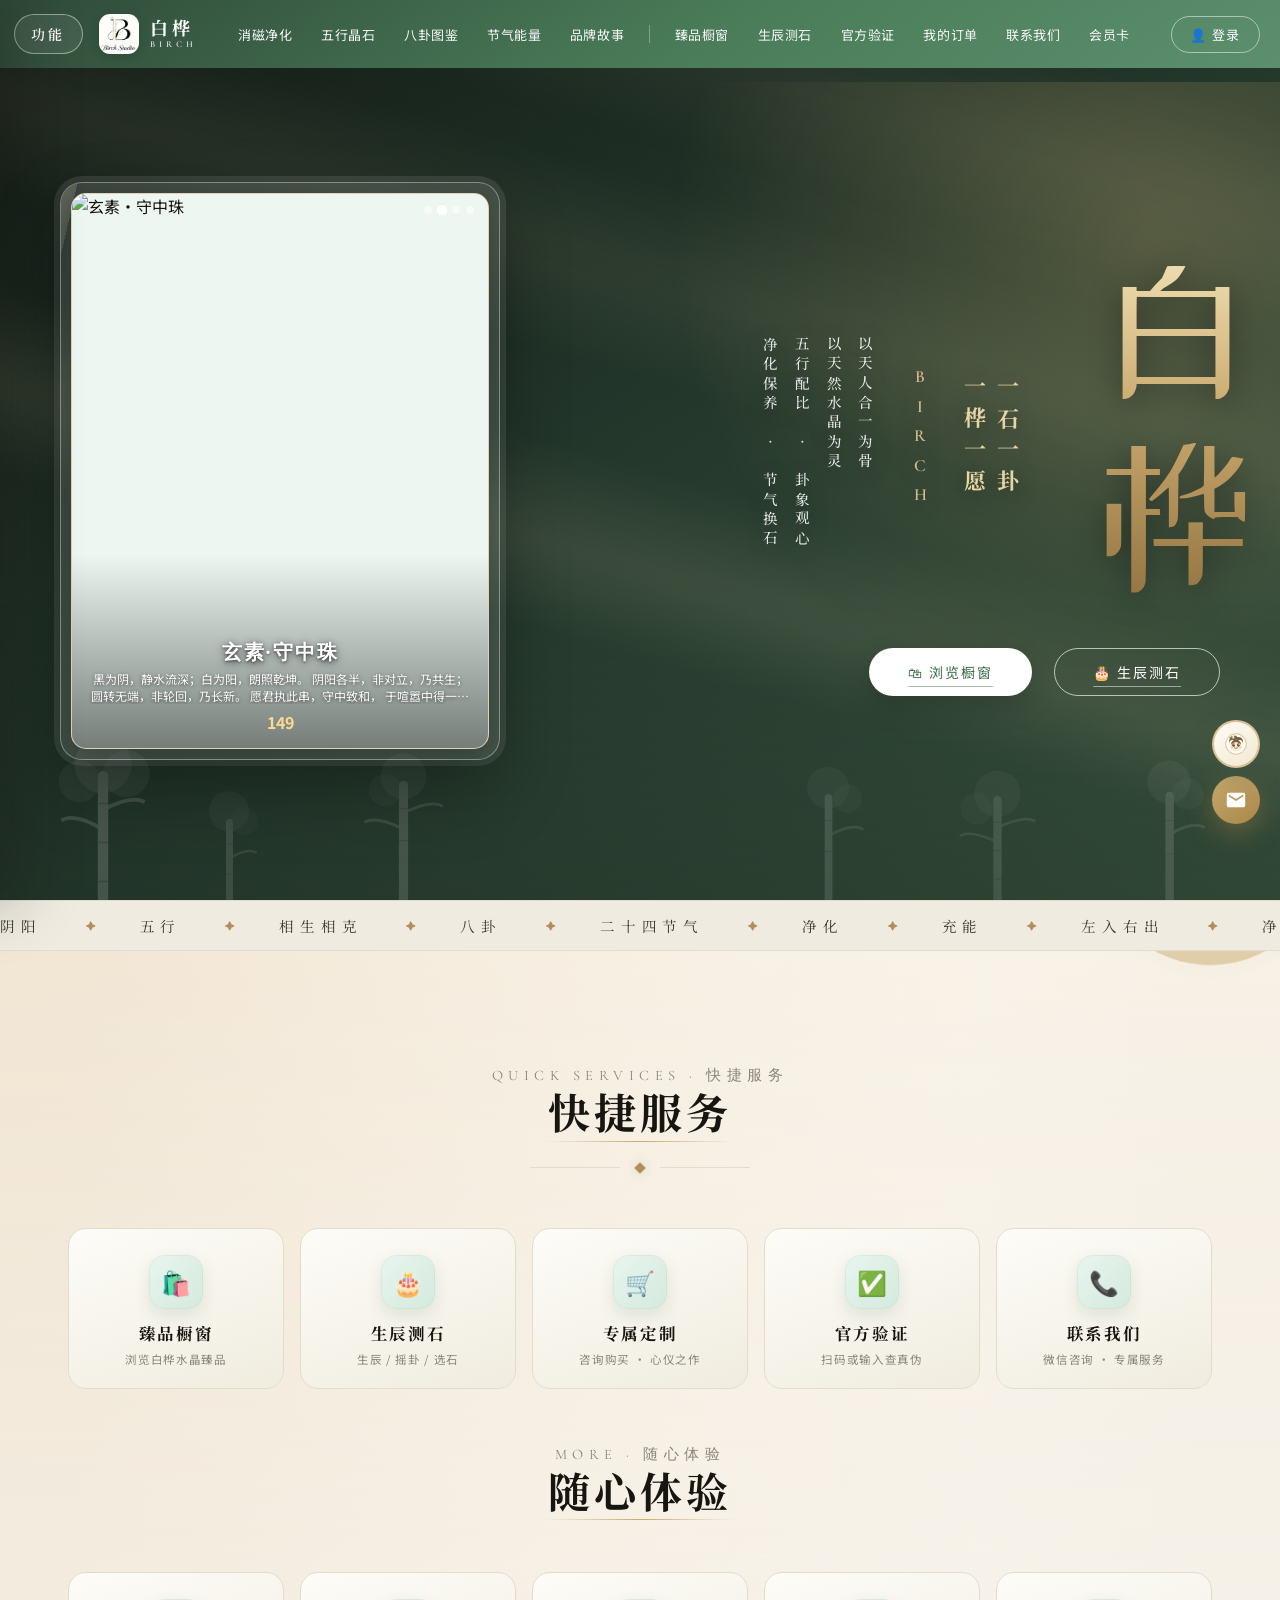
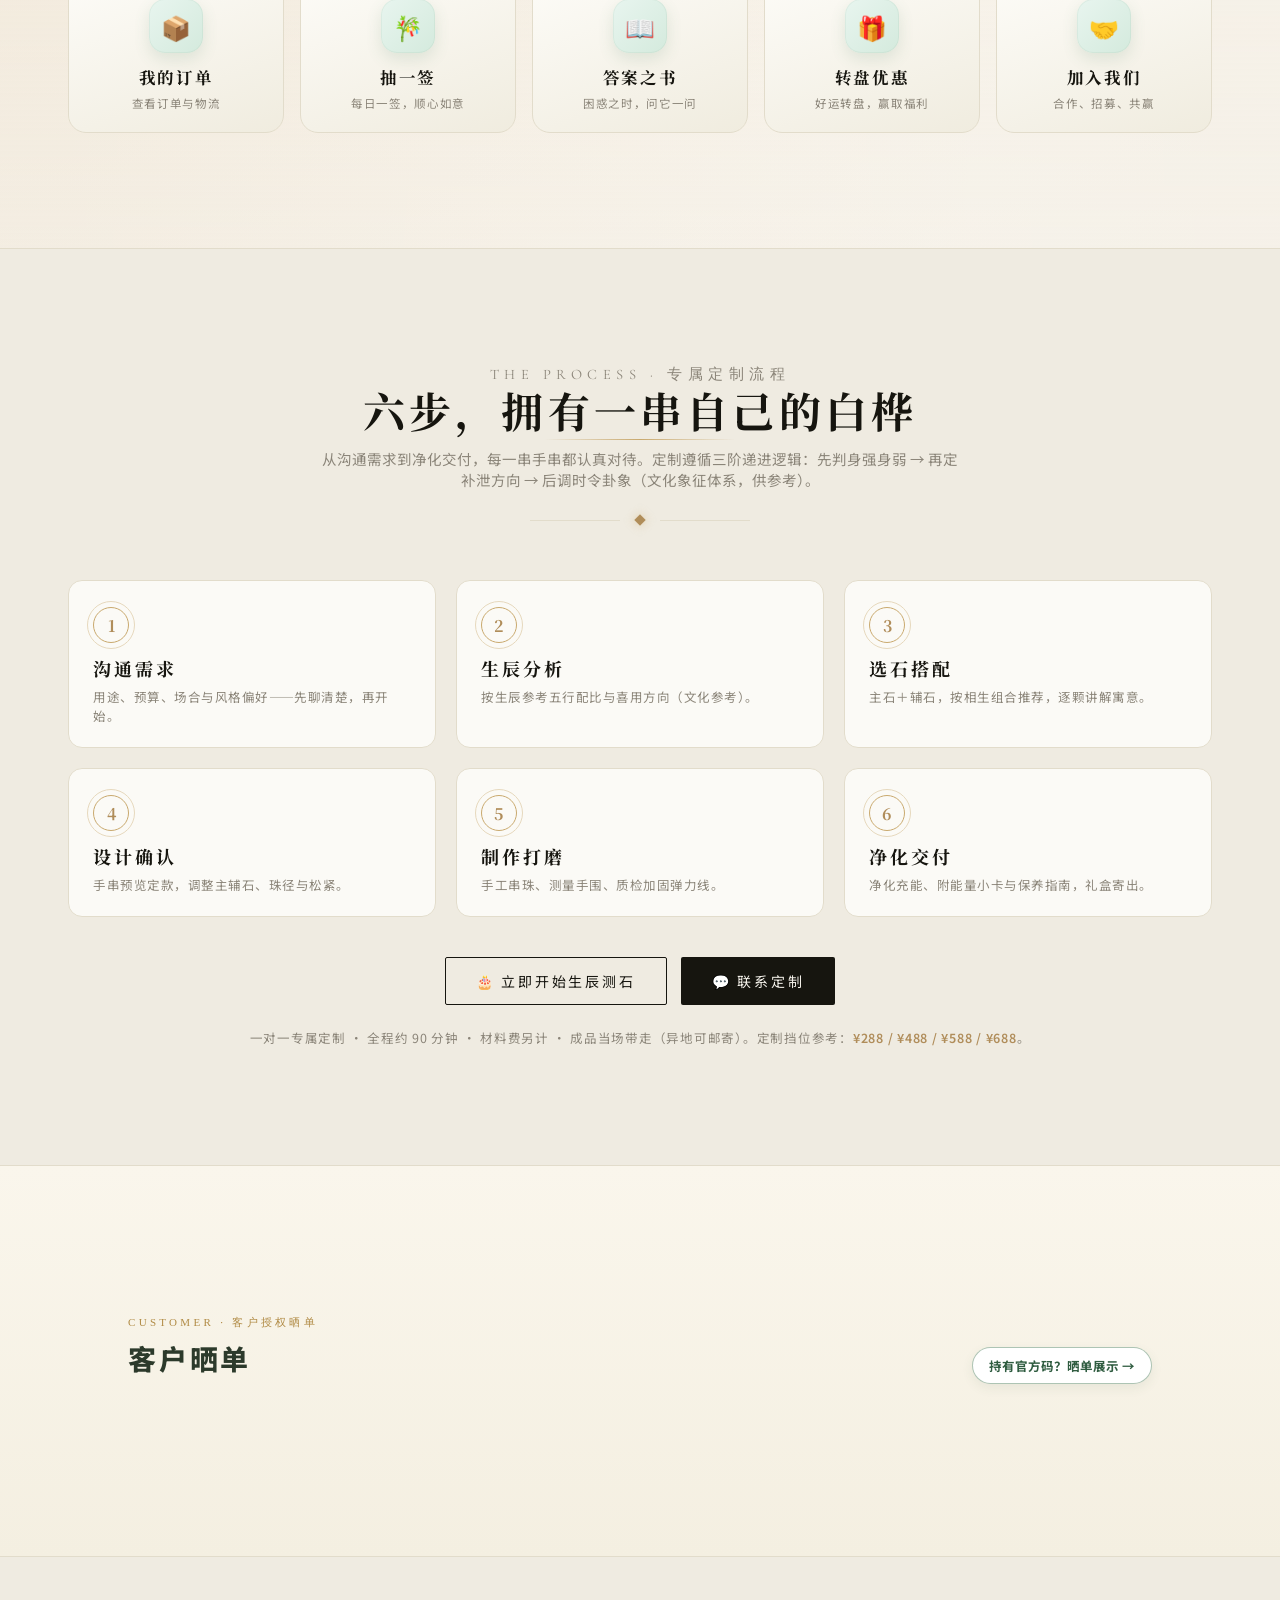
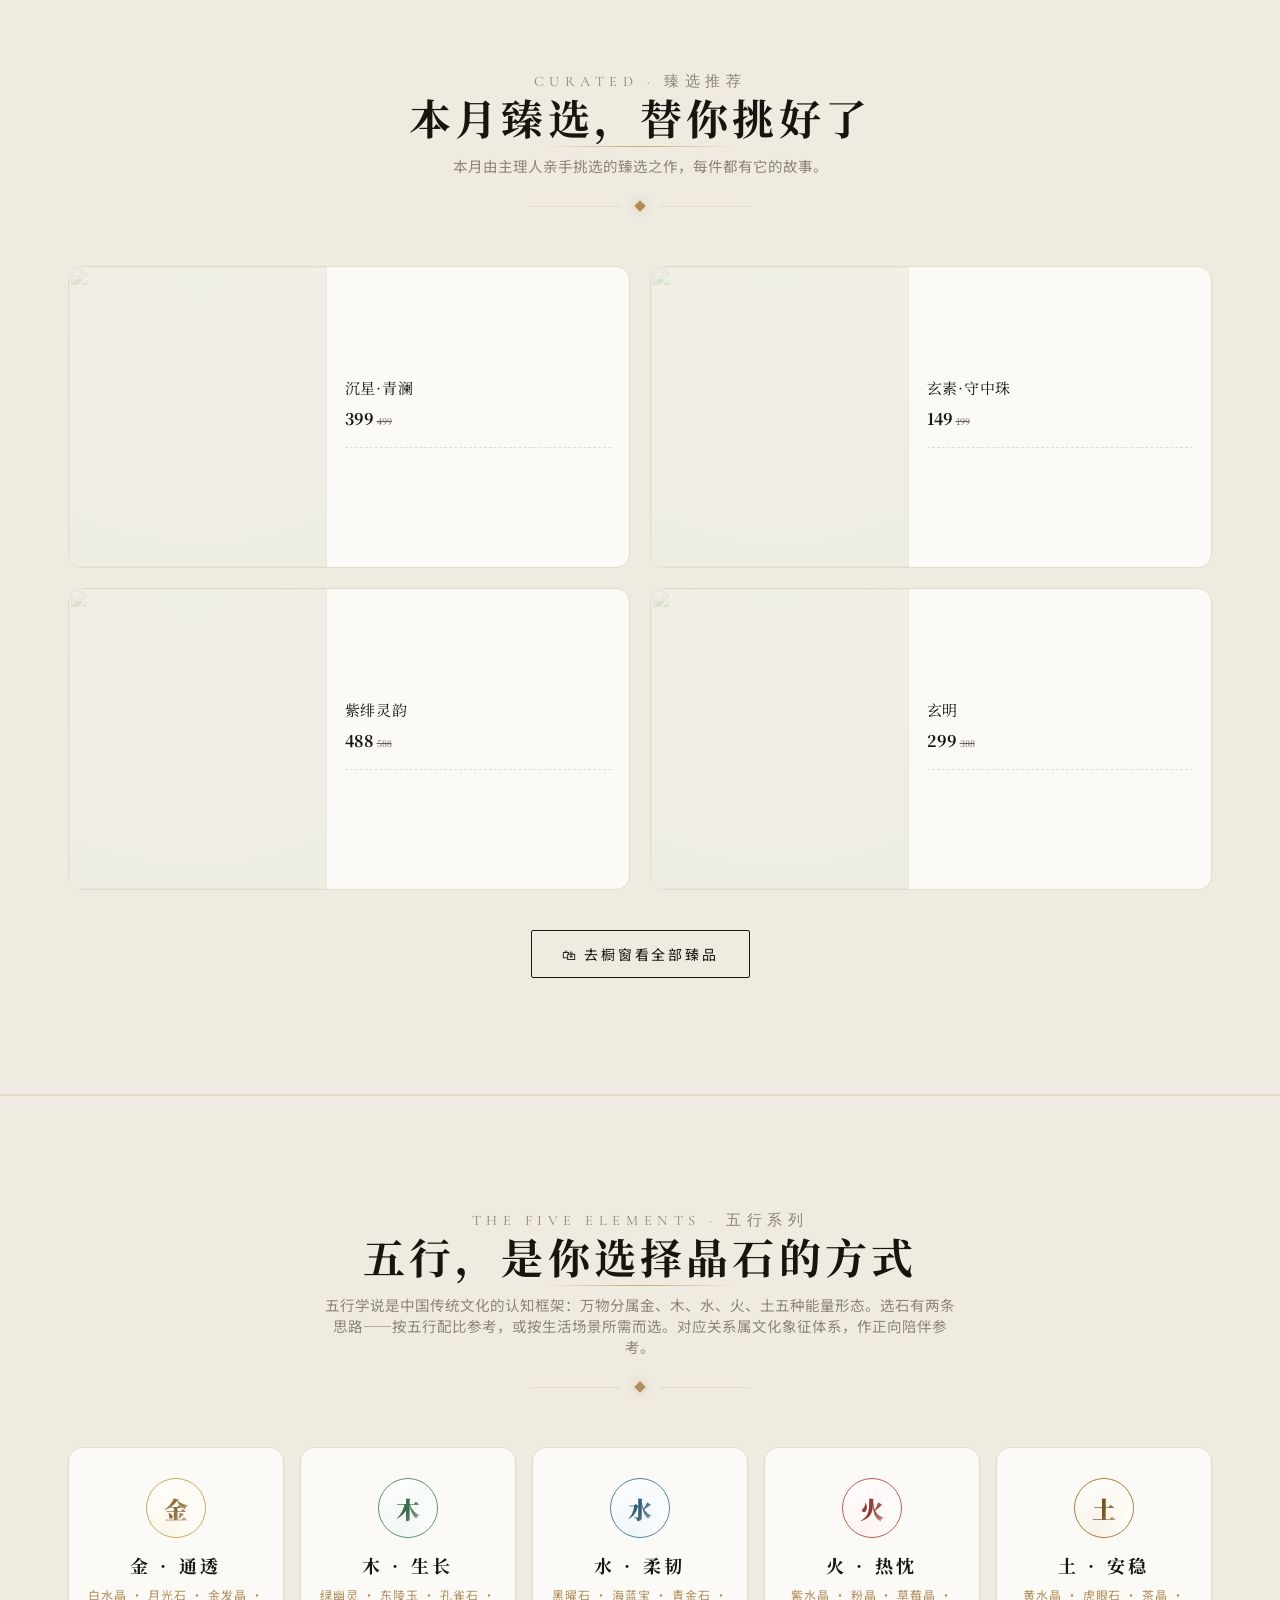
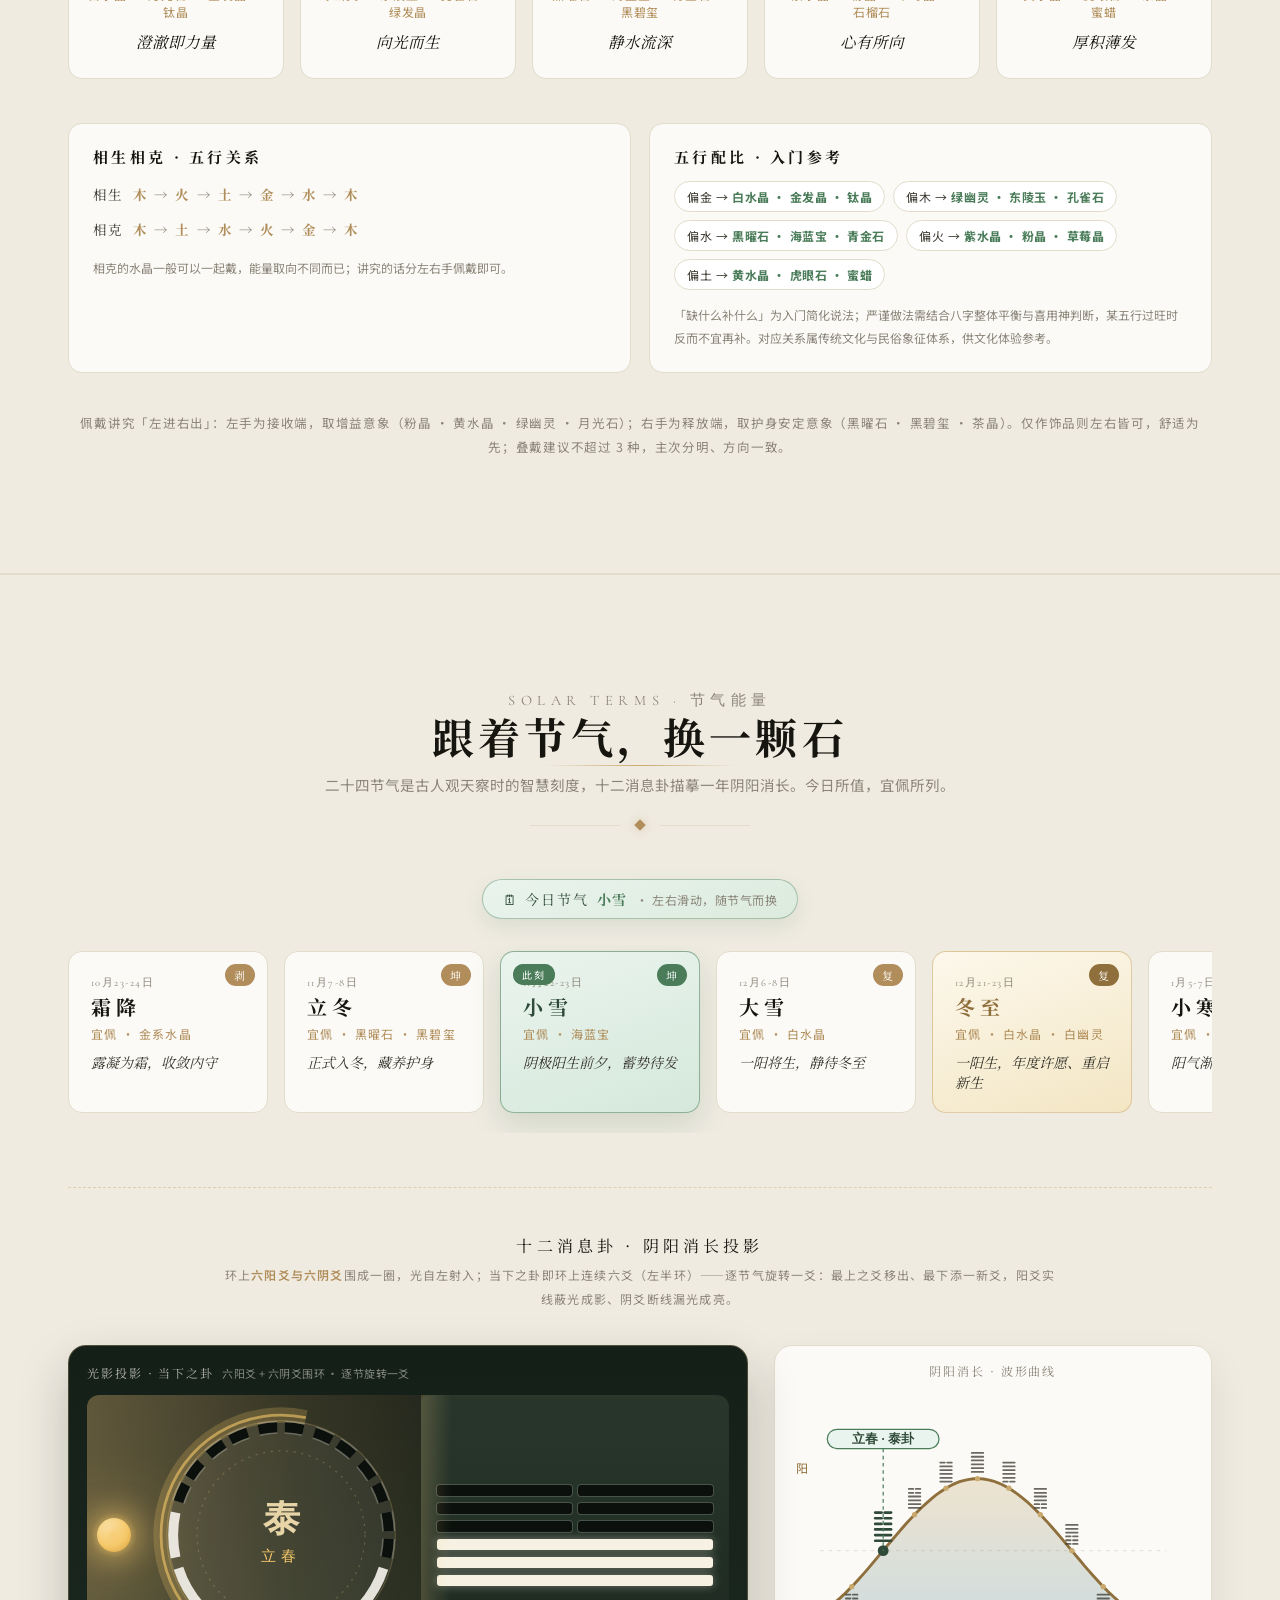
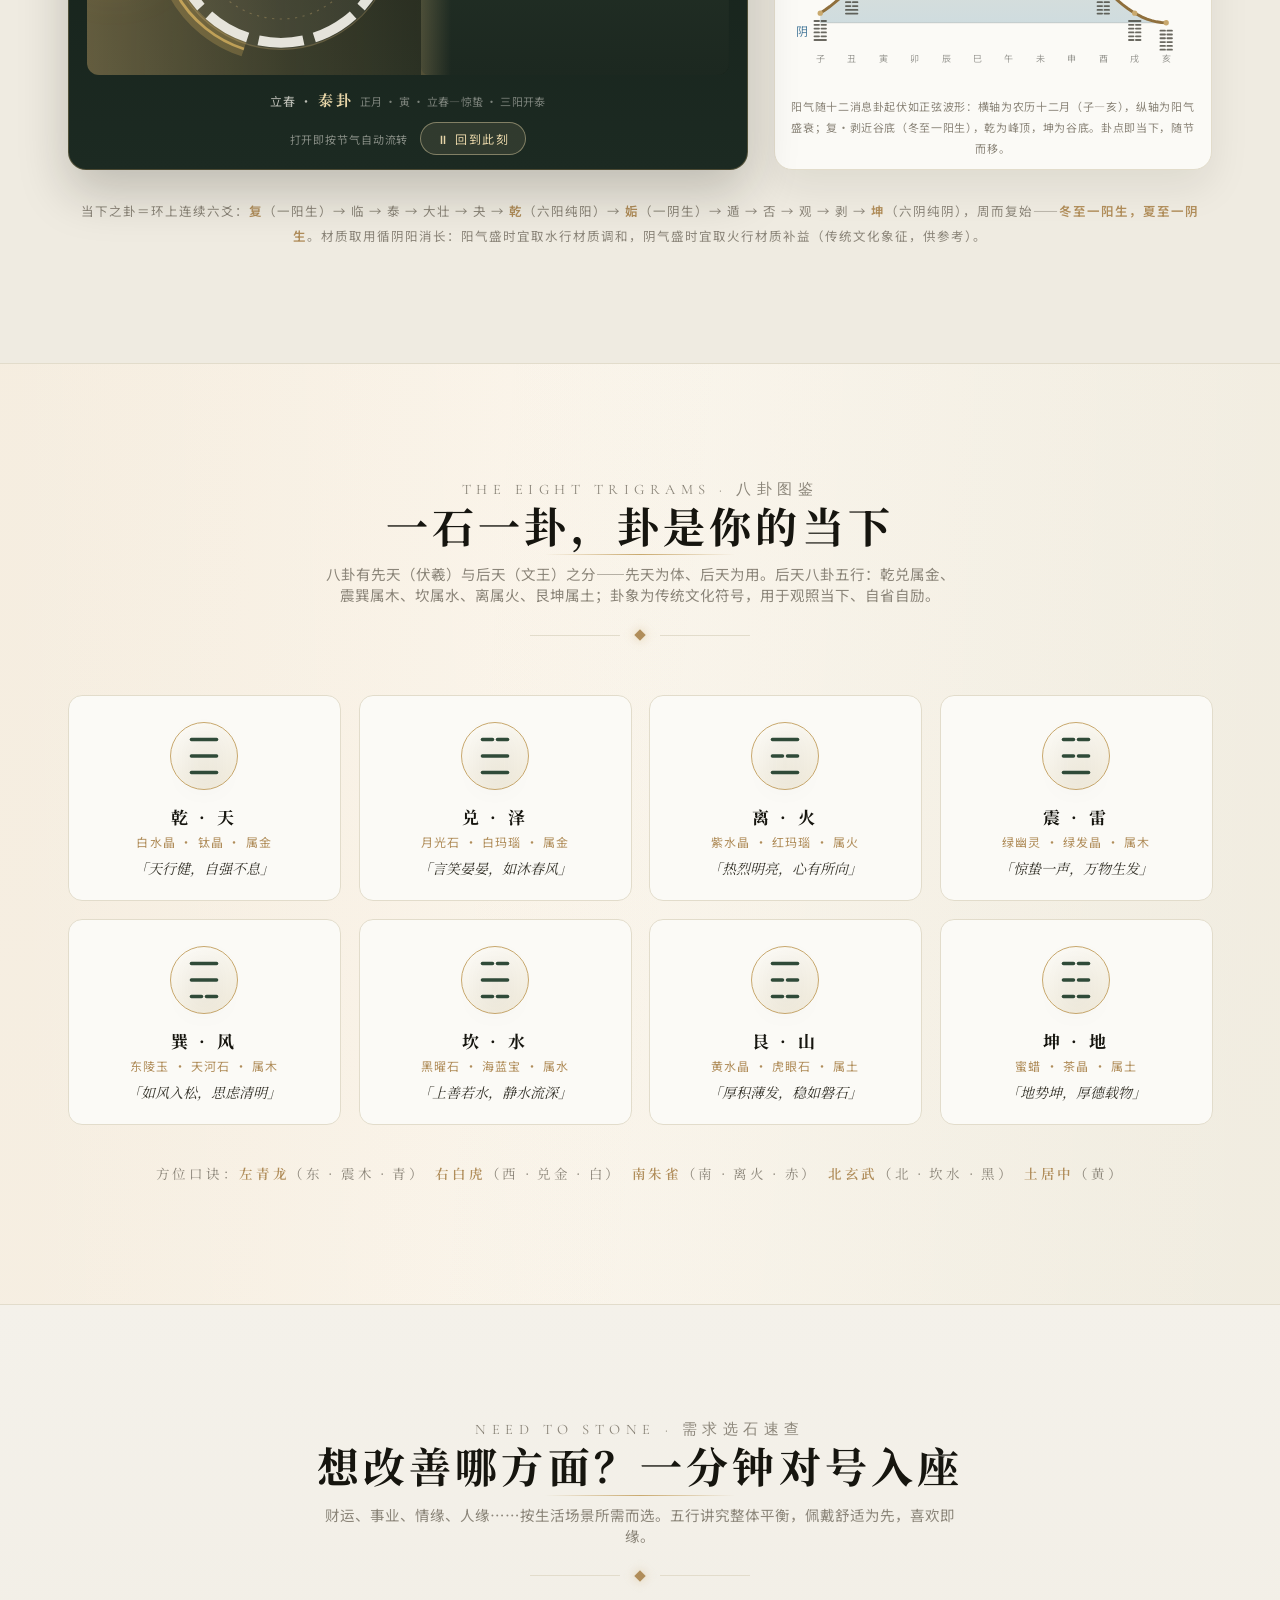
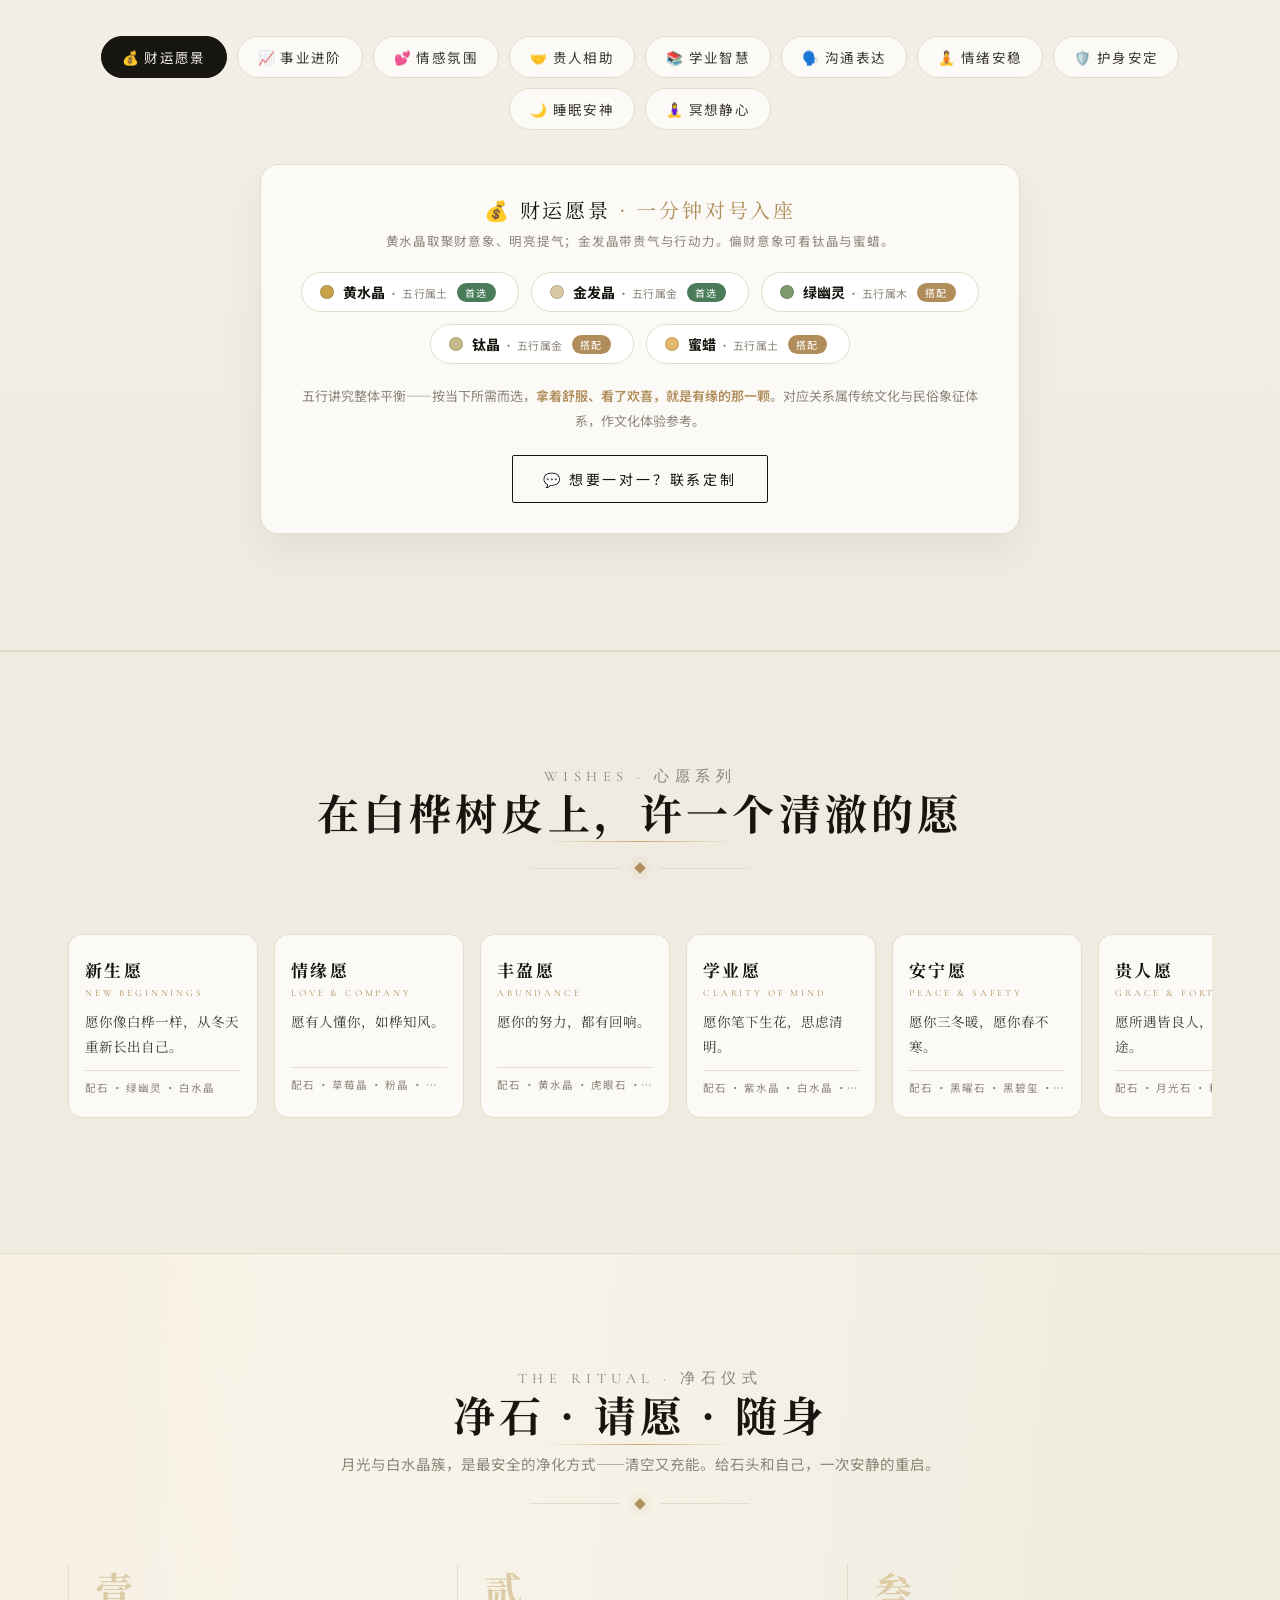
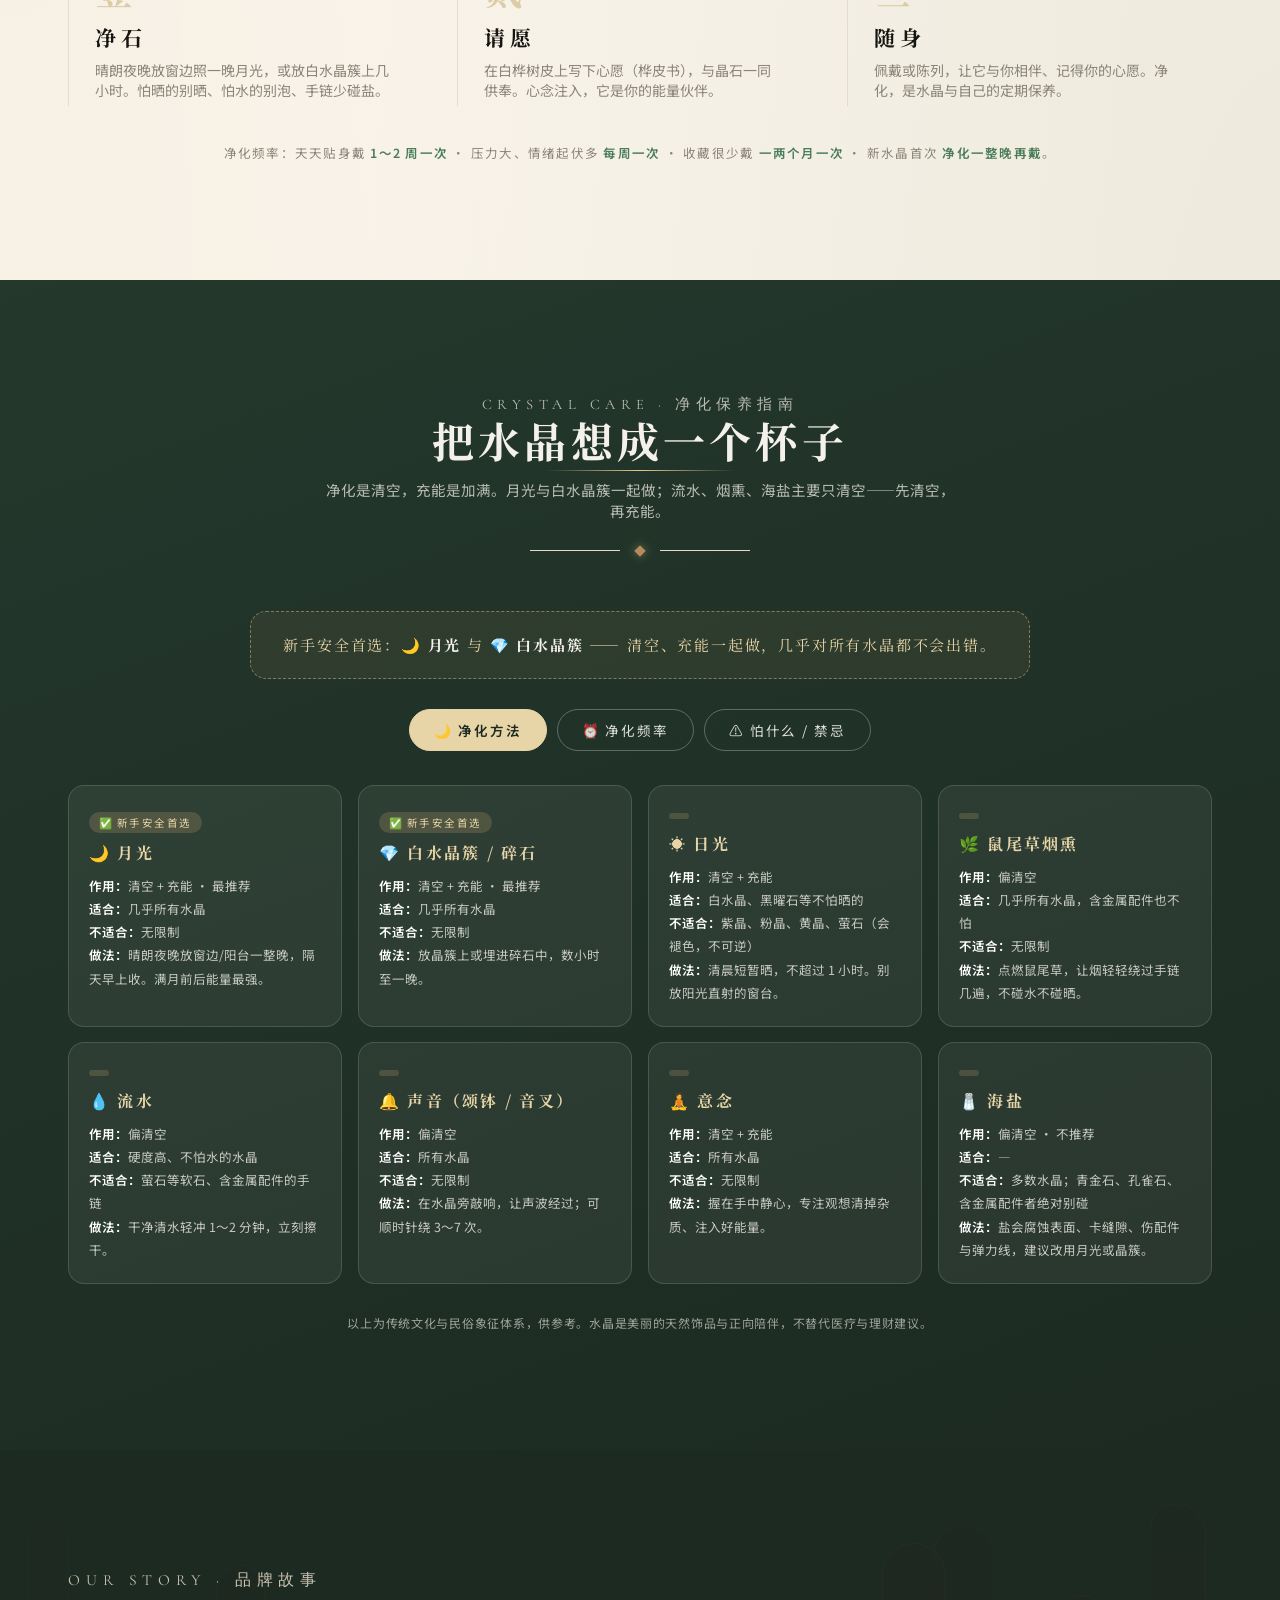
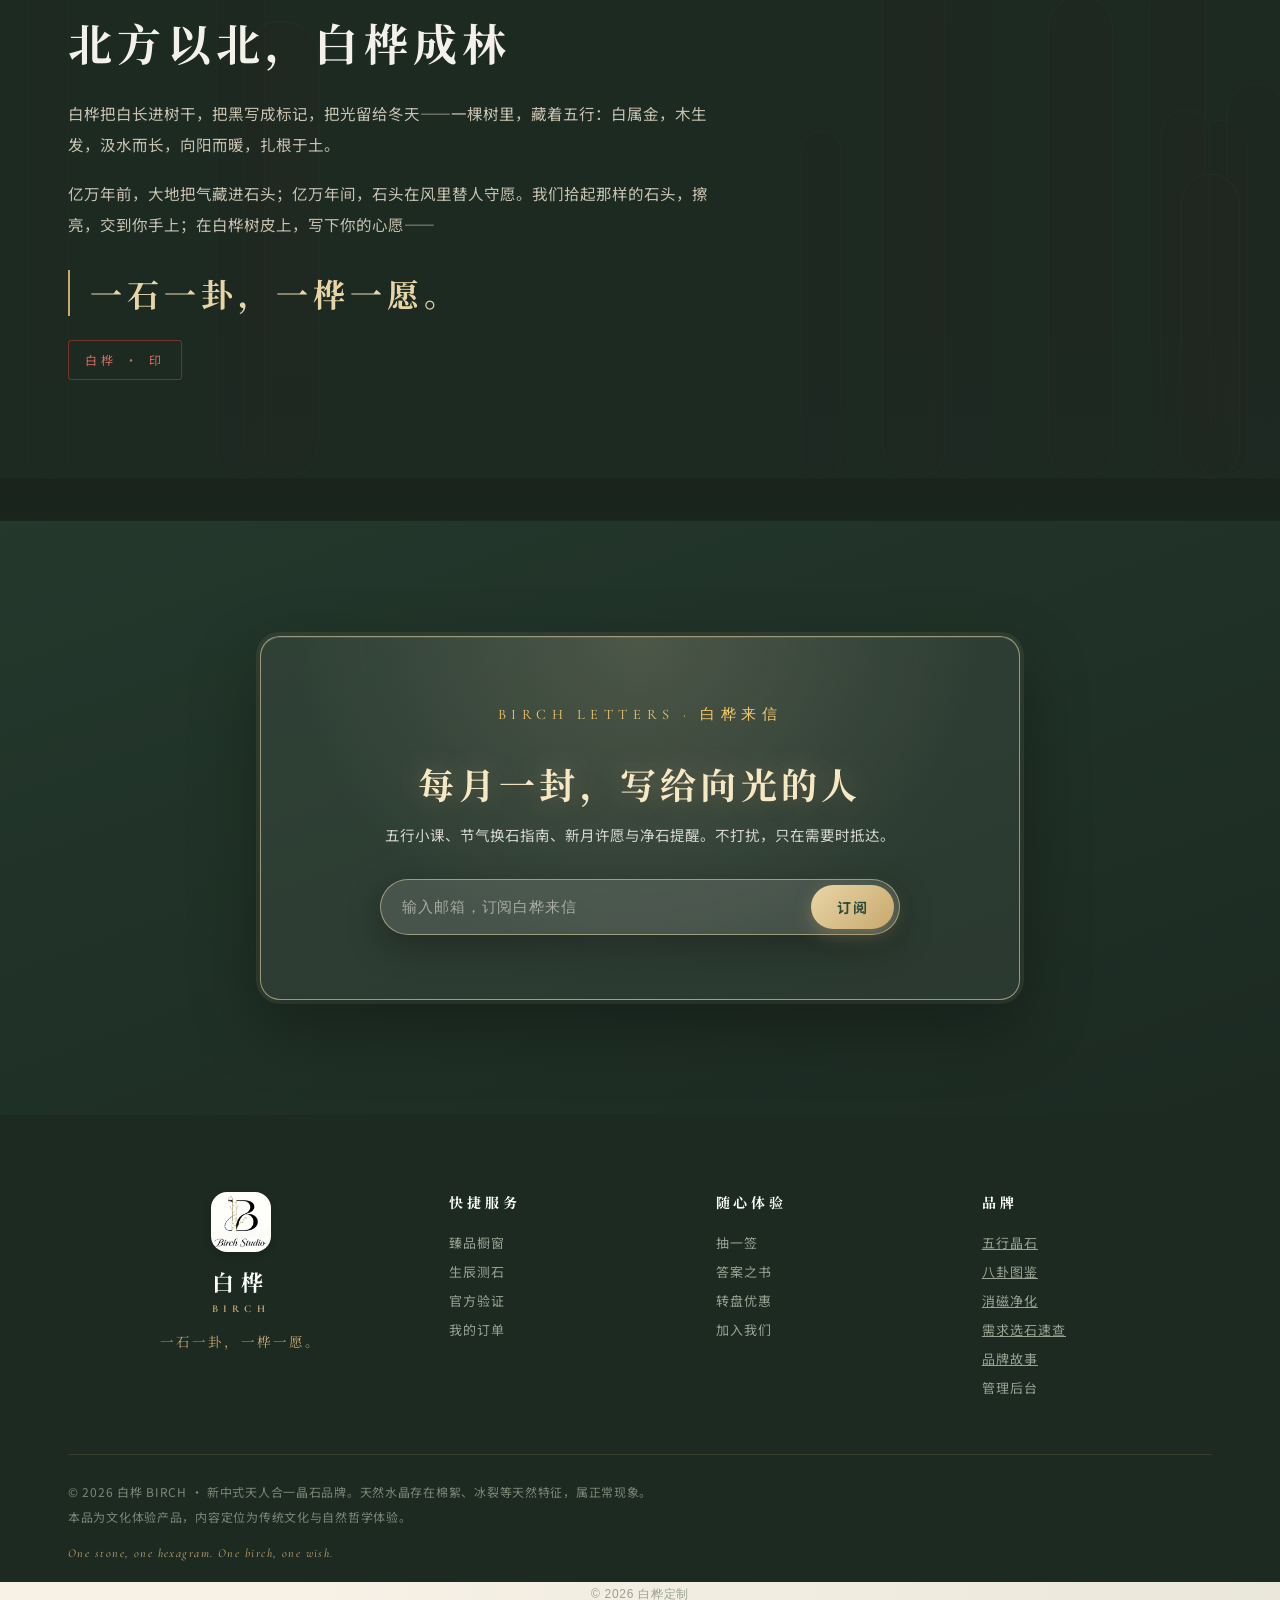
==== index.html @ 33c842bc "chore(wheel): 前台转盘只显示金额，不显示中奖概率" ====
<!DOCTYPE html>
<html lang="zh-CN">

<head>
  <meta charset="UTF-8">
  <meta name="viewport" content="width=device-width, initial-scale=1.0, maximum-scale=1.0, user-scalable=no">
  <meta name="version" content="v8.60-ai-fix">
  <title>白桦官方网站</title>
  <link rel="preconnect" href="https://unpkg.com" crossorigin>
  <link rel="preconnect" href="https://cdnjs.cloudflare.com" crossorigin>
  <link rel="preconnect" href="https://cdn.jsdelivr.net" crossorigin>
  <link rel="preconnect" href="https://fastly.jsdelivr.net" crossorigin>
  <link rel="preconnect" href="https://gcore.jsdelivr.net" crossorigin>
  <link rel="preconnect" href="https://cdn.staticfile.org" crossorigin>
  <link rel="preconnect" href="https://api.birchstudio.cn" crossorigin>
  
  
<!-- 桦库 · CDN 兜底定义（20260930）
     必须放在所有 async CDN 脚本【之前】：内联脚本在解析时同步执行，
     而原先把这段定义放在 defer 的 bundle.js 里，大陆网络下 CDN 常常在
     bundle.js 执行前就失败，此时 onerror 里的 __cdnFail 还不存在，
     兜底直接抛错失效 —— supabase-js 加载不到，登录注册就静默失灵。 -->
<script>
window.__CDN_CHAIN__={"html5-qrcode":["https://unpkg.com/html5-qrcode@2.3.8/html5-qrcode.min.js","https://cdn.jsdelivr.net/npm/html5-qrcode@2.3.8/html5-qrcode.min.js","https://fastly.jsdelivr.net/npm/html5-qrcode@2.3.8/html5-qrcode.min.js","https://gcore.jsdelivr.net/npm/html5-qrcode@2.3.8/html5-qrcode.min.js"],qrcode:["https://cdn.staticfile.org/qrcodejs/1.0.0/qrcode.min.js","https://unpkg.com/qrcodejs@1.0.0/qrcode.min.js","https://cdnjs.cloudflare.com/ajax/libs/qrcodejs/1.0.0/qrcode.min.js","https://cdn.jsdelivr.net/npm/qrcodejs@1.0.0/qrcode.min.js","https://fastly.jsdelivr.net/npm/qrcodejs@1.0.0/qrcode.min.js","https://gcore.jsdelivr.net/npm/qrcodejs@1.0.0/qrcode.min.js"],html2canvas:["https://cdn.staticfile.org/html2canvas/1.4.1/html2canvas.min.js","https://unpkg.com/html2canvas@1.4.1/dist/html2canvas.min.js","https://cdnjs.cloudflare.com/ajax/libs/html2canvas/1.4.1/html2canvas.min.js","https://cdn.jsdelivr.net/npm/html2canvas@1.4.1/dist/html2canvas.min.js","https://fastly.jsdelivr.net/npm/html2canvas@1.4.1/dist/html2canvas.min.js","https://gcore.jsdelivr.net/npm/html2canvas@1.4.1/dist/html2canvas.min.js"],supabase:["https://cdn.jsdelivr.net/npm/@supabase/supabase-js@2/dist/umd/supabase.min.js","https://fastly.jsdelivr.net/npm/@supabase/supabase-js@2/dist/umd/supabase.min.js","https://gcore.jsdelivr.net/npm/@supabase/supabase-js@2/dist/umd/supabase.min.js","https://unpkg.com/@supabase/supabase-js@2/dist/umd/supabase.min.js"],jszip:["https://cdnjs.cloudflare.com/ajax/libs/jszip/3.10.1/jszip.min.js","https://cdn.jsdelivr.net/npm/jszip@3.10.1/dist/jszip.min.js","https://fastly.jsdelivr.net/npm/jszip@3.10.1/dist/jszip.min.js","https://gcore.jsdelivr.net/npm/jszip@3.10.1/dist/jszip.min.js","https://cdn.staticfile.org/jszip/3.10.1/jszip.min.js"],lunar:["https://cdn.jsdelivr.net/npm/lunar-javascript@1.6.12/lunar.min.js","https://fastly.jsdelivr.net/npm/lunar-javascript@1.6.12/lunar.min.js","https://gcore.jsdelivr.net/npm/lunar-javascript@1.6.12/lunar.min.js","https://cdn.staticfile.org/lunar-javascript/1.6.12/lunar.min.js","https://unpkg.com/lunar-javascript@1.6.12/lunar.min.js"]};
window.__CDN_IDX__={};
window.__cdnFail=function(n){var t=window.__CDN_CHAIN__[n]||[],s=(window.__CDN_IDX__[n]||0)+1;window.__CDN_IDX__[n]=s;if(s<t.length){var e=document.createElement("script");e.src=t[s];e.onerror=function(){window.__cdnFail(n)};document.head.appendChild(e)}else{console.warn("库加载失败(所有 CDN):",n)}};
window.__libReady=function(n,t,s){for(var e=!0,i=0;i<n.length;i++)if(typeof window[n[i]]>"u"){e=!1;break}if(e){t();return}if((s||0)>40){t(!1);return}setTimeout(function(){window.__libReady(n,t,(s||0)+1)},200)};
</script>
<script async src="js/vendor/html5-qrcode-2.3.8.min.js?v=20260930a" onerror="window.__cdnFail('html5-qrcode')"></script>
  <script async src="js/vendor/qrcode-1.0.0.min.js?v=20260930a" onerror="window.__cdnFail('qrcode')"></script>
  <script async src="js/vendor/html2canvas-1.4.1.min.js?v=20260930a" onerror="window.__cdnFail('html2canvas')"></script>
  <script async src="js/vendor/supabase-2.min.js?v=20260930a" onerror="window.__cdnFail('supabase')"></script>
  <script async src="js/vendor/jszip-3.10.1.min.js?v=20260930a" onerror="window.__cdnFail('jszip')"></script>
  <script async src="js/vendor/lunar-1.6.12.min.js?v=20260930a" onerror="window.__cdnFail('lunar')"></script>
  <style>:root{--green-main: #4a7c59;--green-light: #8fbfa3;--green-bg: #f7f1e6;--green-card: rgba(255, 255, 255, .78);--text-dark: #3d3229;--text-light: #6b5d4d;--border-green: #c8d9c8;--success-green: #5aa87a;--warn-orange: #d4a03d;--danger-red: #c25c5c;--birch-gold: #c9a96e;--birch-cream: #faf8f3;--spring: cubic-bezier(.34, 1.56, .64, 1);--ease-out-expo: cubic-bezier(.16, 1, .3, 1);--ease-in-out: cubic-bezier(.65, 0, .35, 1);--press-scale: .96 }*{margin:0;padding:0;box-sizing:border-box;-webkit-tap-highlight-color:transparent}html{scroll-behavior:smooth}body{font-family:-apple-system,BlinkMacSystemFont,PingFang SC,Microsoft YaHei,sans-serif;-webkit-font-smoothing:antialiased;text-rendering:optimizeLegibility;background-color:var(--green-bg);animation:bodyFadeIn .5s ease both;background-image:radial-gradient(ellipse at top left,rgba(214,169,110,.16) 0%,transparent 55%),radial-gradient(ellipse at bottom right,rgba(122,150,120,.1) 0%,transparent 55%),radial-gradient(ellipse at 50% 40%,rgba(255,250,242,.7),transparent 72%);color:var(--text-dark);min-height:100vh;position:relative}body:before{content:"";position:fixed;inset:0;background-image:repeating-linear-gradient(90deg,transparent,transparent 60px,rgba(139,119,101,.03) 60px,rgba(139,119,101,.03) 62px);pointer-events:none;z-index:0}.page-content{position:relative}.concept-bg{position:fixed;inset:0;display:flex;align-items:center;justify-content:center;pointer-events:none;z-index:0;overflow:hidden}.concept-bg .cb-text{font-family:Georgia,Songti SC,serif;font-size:min(9vw,110px);color:#c9a96e0f;letter-spacing:6px;text-align:center;line-height:1.5;white-space:pre-wrap;transform:rotate(-6deg)}body:after{content:"";position:fixed;right:-50px;bottom:-70px;width:240px;height:240px;background-image:url("data:image/svg+xml,%3Csvg xmlns='http://www.w3.org/2000/svg' viewBox='0 0 100 100'%3E%3Ccircle cx='50' cy='50' r='47' fill='none' stroke='%23c9a96e' stroke-width='2'/%3E%3Cpath d='M50 3 A47 47 0 0 1 50 97 A23.5 23.5 0 0 1 50 50 A23.5 23.5 0 0 0 50 3 Z' fill='%23c9a96e'/%3E%3Ccircle cx='50' cy='26.5' r='6' fill='%23fffdf7'/%3E%3Ccircle cx='50' cy='73.5' r='6' fill='%23c9a96e'/%3E%3C/svg%3E");background-size:contain;background-repeat:no-repeat;opacity:.5;pointer-events:none;z-index:0;transform:rotate(15deg);filter:drop-shadow(0 0 12px rgba(201,169,110,.12))}.page-content{position:relative;z-index:1}.brand-header{width:100%;background:linear-gradient(145deg,#3d5a45,#4a7c59 40%,#7aaa8d);padding:52px 20px 88px;text-align:center;color:#fff;position:relative;overflow:hidden;animation:headerGlow 8s ease-in-out infinite alternate}@keyframes headerGlow{0%{filter:brightness(1)}to{filter:brightness(1.06)}}.brand-header:before{content:"";position:absolute;top:-50%;right:-10%;width:500px;height:500px;background:radial-gradient(circle,rgba(255,255,255,.12) 0%,transparent 60%);pointer-events:none}.brand-header:after{content:"";position:absolute;bottom:0;left:0;right:0;height:60px;background:linear-gradient(to top,var(--green-bg),transparent);pointer-events:none}.brand-logo{width:80px;height:80px;margin:0 auto 16px;background:#fff;border-radius:20px;display:flex;align-items:center;justify-content:center;box-shadow:0 8px 24px #0000001a,0 0 0 4px #ffffff40;padding:0;overflow:hidden;position:relative;z-index:2}.brand-logo:after{content:"";position:absolute;inset:-2px;border-radius:22px;background:linear-gradient(135deg,rgba(255,255,255,.5),transparent);pointer-events:none}.brand-logo svg{width:48px;height:48px;fill:var(--green-main)}.brand-header h1{font-size:24px;font-weight:700;text-shadow:0 2px 4px rgba(0,0,0,.1);position:relative;z-index:2}.brand-header p{font-size:13px;opacity:.92;margin-top:8px;position:relative;z-index:2;letter-spacing:1px}.main-wrap{max-width:420px;margin:-40px auto 0;padding:0 16px 40px;position:relative;z-index:10}.card{background:var(--green-card);backdrop-filter:blur(20px);-webkit-backdrop-filter:blur(20px);border-radius:24px;padding:28px 24px;margin-bottom:18px;box-shadow:0 8px 32px #3d5a4514,0 2px 8px #3d5a450a;border:1px solid rgba(255,255,255,.5);position:relative;z-index:2;transition:transform .5s var(--spring),box-shadow .5s ease}.card:hover{box-shadow:0 12px 40px #3d5a451f,0 0 0 1px #4a7c590d}.verify-box{display:flex;flex-direction:column;gap:14px}.method{background:#ffffffeb;border-radius:20px;padding:24px;cursor:pointer;border:1px solid rgba(255,255,255,.6);transition:all .45s var(--spring);position:relative;overflow:hidden;transform:translateZ(0);will-change:transform,box-shadow;opacity:0;animation:cardEnter .7s var(--spring) forwards}.method:nth-child(1){animation-delay:.1s}.method:nth-child(2){animation-delay:.22s}.method:nth-child(3){animation-delay:.34s}.method:nth-child(4){animation-delay:.46s}@keyframes cardEnter{0%{opacity:0;transform:translateY(30px) scale(.96)}to{opacity:1;transform:translateY(0) scale(1)}}.method:before{content:"";position:absolute;top:0;left:0;width:100%;height:3px;background:linear-gradient(90deg,var(--green-main),var(--green-light),var(--green-main));background-size:200% 100%;opacity:0;transition:opacity .4s;animation:shimmer 3s linear infinite}@keyframes shimmer{0%{background-position:200% 0}to{background-position:-200% 0}}.method:after{content:"";position:absolute;top:50%;left:50%;width:20px;height:20px;background:#4a7c5926;border-radius:50%;transform:translate(-50%,-50%) scale(0);opacity:0;pointer-events:none}.method:active:after{animation:ripple .6s var(--ease-out-expo)}.method:hover{transform:translateY(-6px) scale(1.015);box-shadow:0 20px 48px #3d5a451a,0 0 0 1px #4a7c590f;border-color:#4a7c5926}.method:hover:before{opacity:1}.method:active{transform:scale(var(--press-scale)) translateY(-2px);transition-duration:.15s}.method .icon{width:56px;height:56px;border-radius:18px;background:linear-gradient(135deg,#e8f5ef,#d4eadd);display:flex;align-items:center;justify-content:center;font-size:26px;margin-bottom:14px;box-shadow:inset 0 0 0 1px #5a8c6a14,0 4px 16px #4a7c591a;transition:all .5s var(--spring);position:relative;overflow:hidden;animation:iconFloat 4s ease-in-out infinite}@keyframes iconFloat{0%,to{transform:translateY(0)}50%{transform:translateY(-4px)}}.method:hover .icon{transform:scale(1.15) rotate(12deg) translateY(-8px);box-shadow:inset 0 0 0 1px #5a8c6a26,0 16px 32px #4a7c5938;animation-play-state:paused}.method .icon:after{content:"";position:absolute;inset:0;background:radial-gradient(circle at 30% 30%,rgba(255,255,255,.6),transparent 60%);opacity:.6}.method h3{font-size:17px;margin-bottom:6px;color:var(--text-dark);transition:color .3s}.method p{font-size:13px;color:var(--text-light);line-height:1.6}.method.admin,.input-area{display:none}.input-area.show{display:block;animation:panelSlide .5s var(--spring)}@keyframes panelSlide{0%{opacity:0;transform:translateY(40px) scale(.97)}to{opacity:1;transform:translateY(0) scale(1)}}@keyframes cardPop{0%{opacity:0;transform:translateY(26px) scale(.9)}60%{opacity:1;transform:translateY(-4px) scale(1.03)}to{opacity:1;transform:translateY(0) scale(1)}}.admin-home .admin-card{animation:cardPop .45s cubic-bezier(.22,1,.36,1) backwards}.admin-home .admin-card:nth-child(1){animation-delay:.02s}.admin-home .admin-card:nth-child(2){animation-delay:.07s}.admin-home .admin-card:nth-child(3){animation-delay:.12s}.admin-home .admin-card:nth-child(4){animation-delay:.17s}.admin-home .admin-card:nth-child(5){animation-delay:.22s}.admin-home .admin-card:nth-child(6){animation-delay:.27s}.admin-home .admin-card:nth-child(7){animation-delay:.32s}.admin-home .admin-card:nth-child(8){animation-delay:.37s}.admin-home .admin-card:nth-child(9){animation-delay:.42s}.admin-home .admin-card:nth-child(10){animation-delay:.47s}.admin-home .admin-card:nth-child(11){animation-delay:.52s}.admin-home .admin-card:nth-child(12){animation-delay:.57s}.admin-home .admin-card:nth-child(13){animation-delay:.62s}.admin-home .admin-card:nth-child(14){animation-delay:.67s}.admin-home .admin-card:nth-child(n+15){animation-delay:.72s}.admin-section-page.show .form-item,.admin-section-page.show .db-list-wrap,.admin-section-page.show>h3,.admin-section-page.show>p,.admin-section-page.show>div:not(.db-layout):not(.db-list-wrap):not(.user-search-row),.admin-section-page.show>.btn,.admin-section-page.show .back-btn{animation:cardPop .45s cubic-bezier(.22,1,.36,1) backwards}.admin-section-page.show .back-btn{animation-delay:0s}.admin-section-page.show>h3{animation-delay:.04s}.admin-section-page.show>p{animation-delay:.08s}.admin-section-page.show>.form-item{animation-delay:.12s}.admin-section-page.show .form-item:nth-of-type(2){animation-delay:.17s}.admin-section-page.show .form-item:nth-of-type(3){animation-delay:.22s}.admin-section-page.show .form-item:nth-of-type(4){animation-delay:.27s}.admin-section-page.show>.btn{animation-delay:.32s}.admin-section-page.show>.db-list-wrap{animation-delay:.36s}.back-btn{display:inline-flex;align-items:center;gap:6px;background:#e8ede8;border:none;padding:8px 14px;border-radius:10px;font-size:13px;margin-bottom:12px;cursor:pointer;color:var(--text-dark);transition:all .35s var(--spring);position:relative;overflow:hidden}.back-btn:before{content:"";position:absolute;top:0;left:-100%;width:100%;height:100%;background:linear-gradient(90deg,transparent,rgba(255,255,255,.45),transparent);transition:left .7s var(--ease-in-out);z-index:1}.back-btn:hover:before{left:100%}.back-btn:hover{background:#dce8dc;transform:translate(-2px)}.back-btn:active{transform:scale(.95)}.input-row{position:relative;margin-bottom:14px;overflow:hidden;border-radius:16px;transition:all .45s var(--spring);will-change:transform,box-shadow}.input-row:hover{transform:translateY(-4px) scale(1.015);box-shadow:0 16px 40px #3d5a451a,0 0 0 1px #4a7c590f}.input-row:hover input{border-color:var(--green-main);background:#fff}.input-row input{width:100%;padding:16px 16px 16px 48px;border:2px solid var(--border-green);border-radius:16px;background:#ffffffd9;font-size:15px;color:var(--text-dark);transition:all .4s var(--spring);box-shadow:inset 0 2px 4px #00000005,0 0 #4a7c5900}.input-row input:focus{outline:none;border-color:var(--green-main);background:#fff;box-shadow:0 0 0 4px #4a7c591a,0 0 20px #4a7c5914,inset 0 2px 4px #00000005;transform:translateY(-1px)}.input-row .ico{position:absolute;left:14px;top:50%;transform:translateY(-50%);font-size:18px;z-index:2;transition:transform .45s var(--spring)}.input-row:hover .ico{transform:translateY(calc(-50% - 8px)) scale(1.25);filter:drop-shadow(0 6px 8px rgba(74,124,89,.25))}.btn{width:100%;padding:16px;border:none;border-radius:16px;font-size:16px;font-weight:600;color:#fff;background:linear-gradient(135deg,var(--green-main),var(--green-light));box-shadow:0 4px 20px #4a7c5940,0 0 #4a7c5959,inset 0 0 0 1px #fff3;cursor:pointer;transition:all .35s var(--spring);position:relative;overflow:hidden;transform:translateZ(0);will-change:transform,box-shadow}.btn:before{content:"";position:absolute;top:0;left:-100%;width:100%;height:100%;background:linear-gradient(90deg,transparent,rgba(255,255,255,.3),transparent);transition:left .7s var(--ease-in-out);z-index:1}.btn:hover:before{left:100%}.btn:after{content:"";position:absolute;top:50%;left:50%;width:20px;height:20px;background:#ffffff4d;border-radius:50%;transform:translate(-50%,-50%) scale(0);opacity:0;pointer-events:none;z-index:2}.btn:active:after{animation:ripple .6s var(--ease-out-expo)}.btn:hover{transform:translateY(-2px);box-shadow:0 8px 28px #4a7c594d,0 0 #4a7c5966,inset 0 0 0 1px #ffffff40;animation:haloSpread 1.2s ease-out}.btn:active{transform:scale(var(--press-scale)) translateY(0);box-shadow:0 2px 8px #4a7c5933;transition-duration:.12s}.btn-row{display:grid;grid-template-columns:1fr 1fr;gap:10px;margin-top:12px}.btn-light{background:#fff;color:var(--green-main);border:2px solid var(--green-main);transition:all .35s var(--spring);position:relative;overflow:hidden}.btn-light:before{content:"";position:absolute;top:0;left:-100%;width:100%;height:100%;background:linear-gradient(90deg,transparent,rgba(74,124,89,.22),transparent);transition:left .7s var(--ease-in-out);z-index:1}.btn-light:hover:before{left:100%}.btn-light:hover{background:linear-gradient(135deg,#f6fbf8,#e8f5ef);transform:translateY(-2px);box-shadow:0 4px 16px #4a7c591f}.btn-light:active{transform:scale(var(--press-scale))}.result-card{display:none;text-align:center}.result-card.show{display:block;animation:fadeInScale .55s var(--spring);position:relative;overflow:hidden}.result-card.show:before{content:"";position:absolute;top:-60px;right:-60px;width:180px;height:180px;border-radius:50%;filter:blur(50px);opacity:.35;pointer-events:none;animation:spotDrift 6s ease-in-out infinite alternate}.result-card:has(.circle-success).show:before{background:radial-gradient(circle,rgba(90,168,122,.5),transparent 70%)}.result-card:has(.circle-warn).show:before{background:radial-gradient(circle,rgba(212,160,61,.5),transparent 70%)}.result-card:has(.circle-fake).show:before{background:radial-gradient(circle,rgba(194,92,92,.5),transparent 70%)}@keyframes spotDrift{0%{transform:translate(0) scale(1)}to{transform:translate(-20px,30px) scale(1.15)}}.circle{width:110px;height:110px;border-radius:50%;margin:0 auto 24px;display:flex;align-items:center;justify-content:center;font-size:48px;box-shadow:0 8px 32px #00000014;position:relative;animation:circlePop .6s var(--spring)}@keyframes circlePop{0%{transform:scale(0) rotate(-45deg);opacity:0}60%{transform:scale(1.15) rotate(5deg);opacity:1}to{transform:scale(1) rotate(0)}}.circle:after{content:"";position:absolute;inset:-6px;border-radius:50%;border:2px solid rgba(255,255,255,.6);pointer-events:none;animation:circleRing 1.2s ease-out .3s both}@keyframes circleRing{0%{transform:scale(.8);opacity:.8}to{transform:scale(1.25);opacity:0}}.circle-success{background:linear-gradient(135deg,#e8f5ef,#d4f0e0);color:var(--success-green);box-shadow:0 8px 32px #5aa87a40}.circle-warn{background:linear-gradient(135deg,#fff6e3,#ffefc2);color:var(--warn-orange);box-shadow:0 8px 32px #d4a03d40}.circle-fake{background:linear-gradient(135deg,#fee,#ffd4d4);color:var(--danger-red);box-shadow:0 8px 32px #c25c5c40}.result-title{font-size:24px;font-weight:700;margin-bottom:10px;letter-spacing:.5px;opacity:0;animation:textReveal .6s var(--spring) .1s forwards}.result-desc{font-size:14px;color:var(--text-light);line-height:1.6;margin-bottom:20px;opacity:0;animation:textReveal .6s var(--spring) .2s forwards}@keyframes textReveal{0%{opacity:0;transform:translateY(10px);filter:blur(4px)}to{opacity:1;transform:translateY(0);filter:blur(0)}}.title-success{color:var(--success-green)}.title-warn{color:var(--warn-orange)}.title-fake{color:var(--danger-red)}.info-list{background:#f6fbf8;border-radius:16px;padding:20px;text-align:left;margin-bottom:20px;overflow:hidden}.info-line{display:flex;justify-content:space-between;padding:10px 0;border-bottom:1px solid var(--border-green);font-size:14px;opacity:0;animation:lineSlide .45s var(--spring) forwards}.info-line:nth-child(1){animation-delay:.15s}.info-line:nth-child(2){animation-delay:.25s}.info-line:nth-child(3){animation-delay:.35s}.info-line:nth-child(4){animation-delay:.45s}.info-line:nth-child(5){animation-delay:.55s}@keyframes lineSlide{0%{opacity:0;transform:translate(-12px)}to{opacity:1;transform:translate(0)}}.info-line:last-child{border:none}.info-label{color:var(--text-light)}.info-val{font-weight:500;word-break:break-all}.verify-history{background:#f0f7f2;border-radius:14px;padding:14px 16px;text-align:left;margin-bottom:14px;font-size:13px;color:var(--text-light)}.verify-history .history-title{font-weight:600;color:var(--green-main);margin-bottom:6px;font-size:13px}.history-item{padding:3px 0;border-bottom:1px dashed var(--border-green)}.history-item:last-child{border:none}.verify-img{margin-bottom:16px;background:#f6fbf8;border-radius:16px;padding:10px;overflow:hidden}.mm-scroll{scrollbar-width:thin;scrollbar-color:#c9d9cd transparent}.mm-scroll::-webkit-scrollbar{height:5px}.mm-scroll::-webkit-scrollbar-thumb{background:#c9d9cd;border-radius:99px}.mm-scroll .mm-item{overflow:hidden;border-radius:12px;background:#eef3ef}.mm-scroll .mm-item img,.mm-scroll .mm-item video{width:100%;height:150px;object-fit:cover;display:block}#dbPreviewImg .mm-scroll .mm-item img,#dbPreviewImg .mm-scroll .mm-item video{height:180px}.verify-media .mm-scroll .mm-item{width:150px}.verify-media .mm-scroll .mm-item img,.verify-media .mm-scroll .mm-item video{height:170px}.verify-img img,.verify-img video{width:100%;max-height:320px;object-fit:contain;border-radius:12px;display:block;background:#fff}.verify-media{position:relative;cursor:pointer;border-radius:12px;overflow:hidden}.verify-media-hint{position:absolute;right:10px;bottom:10px;background:#28342dc7;color:#fff;font-size:12px;padding:5px 10px;border-radius:999px;backdrop-filter:blur(6px);-webkit-backdrop-filter:blur(6px);pointer-events:none}.cust-preview{text-align:center}.cust-preview .cp-title{font-size:22px;font-weight:700;margin-bottom:8px;color:var(--text-dark);word-break:break-word}.cust-preview .cp-desc{font-size:13px;color:var(--text-light);margin-bottom:14px;letter-spacing:1px}.msg-box{background:linear-gradient(135deg,#fffdf5,#fff8e1);border-radius:16px;padding:22px 20px;text-align:left;margin-bottom:20px;display:none;position:relative;border:1px solid rgba(212,160,61,.15);box-shadow:inset 0 0 20px #d4a03d0a}.msg-box.show{display:block;animation:msgFade .55s var(--spring) .4s both}@keyframes msgFade{0%{opacity:0;transform:translateY(12px)}to{opacity:1;transform:translateY(0)}}.msg-box:before{content:"\201c";position:absolute;top:8px;left:14px;font-size:42px;color:var(--warn-orange);opacity:.15;line-height:1;font-family:serif}.back-bottom{width:100%;padding:14px;border:2px solid var(--green-main);background:transparent;color:var(--green-main);border-radius:14px;font-size:15px;font-weight:600;cursor:pointer;margin-top:10px;transition:all .35s var(--spring);position:relative;overflow:hidden;transform:translateZ(0);display:flex;align-items:center;justify-content:center;gap:6px}.back-bottom:after{content:"\2190";display:inline-block;transition:transform .35s var(--spring)}.back-bottom:hover:after{transform:translate(-4px)}.back-bottom:before{content:"";position:absolute;top:0;left:-100%;width:100%;height:100%;background:linear-gradient(90deg,transparent,rgba(74,124,89,.12),transparent);transition:left .7s var(--ease-in-out);z-index:1}.back-bottom:hover:before{left:100%}.back-bottom:hover{background:var(--green-main);color:#fff;transform:translateY(-2px);box-shadow:0 8px 24px #4a7c5940}.back-bottom:active{transform:scale(var(--press-scale));transition-duration:.12s}.gen-panel{display:none}.gen-panel.show{display:block}.admin-home{display:grid}.admin-grid{display:grid;grid-template-columns:repeat(auto-fill,minmax(110px,1fr));gap:10px}.admin-card{aspect-ratio:3/4;border-radius:14px;background:#fff;border:1px solid var(--border-green);cursor:pointer;overflow:hidden;display:flex;flex-direction:column;transition:transform .35s var(--spring),box-shadow .35s ease;box-shadow:0 6px 18px #3d5a450f}.admin-card:hover{transform:translateY(-6px) scale(1.02);box-shadow:0 16px 36px #3d5a4524}.admin-card-cover{flex:0 0 58%;display:flex;align-items:flex-start;justify-content:center;font-size:34px;position:relative;padding-top:18px;box-sizing:border-box}.admin-chip{width:46px;height:46px;border-radius:14px;background:#ffffffd1;display:flex;align-items:center;justify-content:center;font-size:23px;line-height:1;box-shadow:0 4px 12px #3d5a451f,inset 0 0 0 1px #c9a96e59;transition:transform .3s var(--spring)}.admin-card:hover .admin-chip{transform:scale(1.08) rotate(-4deg)}.admin-card:nth-child(1) .admin-card-cover{background:linear-gradient(160deg,#eaf4ee,#d6e8dd)}.admin-card:nth-child(2) .admin-card-cover{background:linear-gradient(160deg,#f7f1e6,#efe0c6)}.admin-card:nth-child(3) .admin-card-cover{background:linear-gradient(160deg,#eef4f7,#d9e6ec)}.admin-card:nth-child(4) .admin-card-cover{background:linear-gradient(160deg,#fbeef0,#f0d6dc)}.admin-card:nth-child(5) .admin-card-cover{background:linear-gradient(160deg,#f5f0ea,#e6d9c8)}.admin-card:nth-child(6) .admin-card-cover{background:linear-gradient(160deg,#f0ece6,#ded4c4)}.admin-card:nth-child(7) .admin-card-cover{background:linear-gradient(160deg,#eaf1f6,#d6e4ee)}.admin-card:nth-child(8) .admin-card-cover{background:linear-gradient(160deg,#f1ecf5,#e0d4ea)}.admin-card:nth-child(9) .admin-card-cover{background:linear-gradient(160deg,#eef6f1,#d8e9dd)}.admin-card:nth-child(10) .admin-card-cover{background:linear-gradient(160deg,#f7f1e3,#ecd9ae)}.admin-card:nth-child(11) .admin-card-cover{background:linear-gradient(160deg,#eaf1f6,#d4e2ec)}.admin-card:nth-child(12) .admin-card-cover{background:linear-gradient(160deg,#fdf3e7,#f0d9bc)}.admin-card:nth-child(13) .admin-card-cover{background:linear-gradient(160deg,#fbeef0,#efd3d8)}.admin-card:nth-child(14) .admin-card-cover{background:linear-gradient(160deg,#f0ece6,#ddd2c2)}.admin-card:nth-child(15) .admin-card-cover{background:linear-gradient(160deg,#eef4f7,#d7e5ee)}.admin-card:nth-child(16) .admin-card-cover{background:linear-gradient(160deg,#f5f0ea,#e4d7c4)}.admin-card:nth-child(17) .admin-card-cover{background:linear-gradient(160deg,#f1ecf5,#dfd2ea)}.admin-card:nth-child(18) .admin-card-cover{background:linear-gradient(160deg,#f7f1e3,#ecd9ae)}.admin-card:nth-child(19) .admin-card-cover{background:linear-gradient(160deg,#fdf6e8,#f2e2c2)}.admin-card-info{padding:12px 12px 14px;text-align:left;flex:0 0 42%;box-sizing:border-box;display:flex;flex-direction:column;justify-content:center;border-top:1px solid rgba(201,169,110,.22)}.admin-card-name{font-size:15px;font-weight:700;color:var(--text-dark);margin-bottom:4px}.admin-card-desc{font-size:11px;color:var(--text-light);line-height:1.4}.admin-section-page{display:none}.admin-section-page.show{display:block;animation:panelSlide .4s var(--spring)}@media(min-width:601px)and (max-width:900px){.admin-grid{grid-template-columns:repeat(auto-fill,minmax(100px,1fr));gap:9px}.admin-card-name{font-size:13.5px}.admin-card-desc{font-size:10.5px}.admin-section-page h3{font-size:17px}.admin-section-page>p{font-size:12.5px!important}}.hero{position:relative;border-radius:20px;overflow:hidden;background:#eef6f1;box-shadow:0 10px 30px #3d5a451a}.hero-track{position:relative;width:100%;aspect-ratio:3/4;height:auto;overflow:hidden}.hero-loading{position:absolute;inset:0;z-index:4;display:flex;flex-direction:column;align-items:center;justify-content:center;gap:13px;padding:26px;text-align:center;background:radial-gradient(ellipse at 50% 28%,rgba(201,169,110,.2),transparent 58%),radial-gradient(ellipse at 50% 110%,rgba(74,124,89,.25),transparent 60%),linear-gradient(160deg,#121a16,#1c2a22 55%,#0b120f);transition:opacity .7s ease;pointer-events:none;overflow:hidden}.hero-loading:after{content:"";position:absolute;inset:0;box-shadow:inset 0 0 80px #0000008c;pointer-events:none}.hero-loading.hide{opacity:0}.hl-brand{font-family:Georgia,Songti SC,serif;font-size:13px;letter-spacing:9px;color:#c9a96e;opacity:.92;text-indent:9px}.hl-line{width:44px;height:1px;background:linear-gradient(90deg,transparent,#c9a96e,transparent)}.hl-quote{opacity:0;transform:translateY(10px);transition:opacity .6s ease,transform .6s ease}.hl-quote.hl-show{opacity:1;transform:translateY(0)}.hero-loading .hl-quote{font-family:Georgia,Songti SC,serif;font-size:17px;letter-spacing:3px;line-height:1.9;color:#f5ecd7;text-shadow:0 2px 14px rgba(0,0,0,.55);max-width:96%}.gallery-loading .hl-quote{font-family:Georgia,Songti SC,serif;font-size:16px;letter-spacing:3px;line-height:1.9;color:#f5ecd7;text-shadow:0 2px 14px rgba(0,0,0,.55);max-width:94%}@media(max-width:600px){.hero-loading .hl-quote,.gallery-loading .hl-quote{font-size:15px;letter-spacing:2px;line-height:1.9}}.gallery-loading{padding:20px 16px;min-height:280px;grid-column:1/-1;display:flex;flex-direction:column;align-items:center;justify-content:center;gap:13px;text-align:center;background:radial-gradient(ellipse at 50% 30%,rgba(201,169,110,.2),transparent 60%),linear-gradient(160deg,#121a16,#1c2a22 60%,#0b120f);border-radius:16px;position:relative;overflow:hidden}.gallery-loading:after{content:"";position:absolute;inset:0;box-shadow:inset 0 0 60px #00000080;pointer-events:none}.gl-brand{font-family:Georgia,Songti SC,serif;font-size:13px;letter-spacing:9px;color:#c9a96e;text-indent:9px}.gl-text{font-size:14px;color:var(--text-light);letter-spacing:1px;text-align:center}.buy-step{background:#f6fbf8;border:1px solid var(--border-green);border-radius:14px;padding:12px;margin-top:12px}.buy-step .bs-head{display:flex;align-items:center;gap:8px;font-size:13px;font-weight:700;color:var(--text-dark);margin-bottom:10px}.buy-step .bs-head i{width:20px;height:20px;border-radius:50%;background:linear-gradient(145deg,#4a7c59,#6aa07e);color:#fff;font-size:11px;font-style:normal;display:flex;align-items:center;justify-content:center;flex:0 0 auto}.pay-btn{width:100%;padding:12px 0;font-size:14px;border-radius:12px;border:1px solid var(--border-green);background:#fff;color:var(--text-dark);cursor:pointer;transition:all .3s ease}.pay-btn:active{transform:scale(.97)}.pay-btn.active{border-color:#4a7c59;background:linear-gradient(145deg,#f2f8f3,#e3efe6);color:#2e6b3f;font-weight:700;box-shadow:0 4px 12px #4a7c592e}.myorders-mask{background:#0a0f0cb8;backdrop-filter:blur(8px);-webkit-backdrop-filter:blur(8px);z-index:11400}.myorders-panel{width:min(600px,100%);height:min(780px,92vh);background:linear-gradient(165deg,#fbfdfb,#eef6f1);border-radius:24px;display:flex;flex-direction:column;overflow:hidden;box-shadow:0 30px 80px #00000073;animation:lightboxIn .4s var(--spring)}.myorders-head{display:flex;justify-content:space-between;align-items:center;padding:15px 18px;font-size:16px;font-weight:700;color:var(--text-dark);border-bottom:1px solid rgba(201,169,110,.25);background:#fff9}.myorders-close{width:30px;height:30px;border-radius:50%;border:none;background:#3d5a451f;color:var(--text-dark);font-size:14px;cursor:pointer;display:flex;align-items:center;justify-content:center}.modal-x{position:absolute;top:12px;right:12px;width:32px;height:32px;border-radius:50%;border:none;background:#3d5a451f;color:var(--text-dark);font-size:14px;cursor:pointer;display:flex;align-items:center;justify-content:center;z-index:5;transition:background .25s,transform .25s}.modal-x:hover{background:#3d5a4538;transform:scale(1.08)}.myorders-body{flex:1;overflow-y:auto;padding:14px;overscroll-behavior:auto;-webkit-overflow-scrolling:touch}.myorders-foot{display:flex;gap:10px;padding:12px 14px;border-top:1px solid rgba(201,169,110,.25);background:#fff9}.mail-fab{position:fixed;right:16px;bottom:118px;z-index:2500;width:48px;height:48px;border-radius:50%;border:none;cursor:pointer;background:linear-gradient(145deg,#c9a96e,#a8874a);box-shadow:0 10px 26px #a8874a66;display:flex;align-items:center;justify-content:center;transition:transform .3s var(--spring),box-shadow .3s ease}.mail-fab:hover{transform:translateY(-3px);box-shadow:0 14px 30px #a8874a80}.mail-fab:active{transform:scale(.93)}.mail-badge{position:absolute;top:-4px;right:-4px;min-width:20px;height:20px;border-radius:999px;background:#c25c5c;color:#fff;font-size:11px;font-weight:700;display:flex;align-items:center;justify-content:center;padding:0 5px;box-shadow:0 2px 8px #c25c5c80}.cart-fab{position:fixed;right:16px;bottom:56px;z-index:2500;width:54px;height:54px;border-radius:50%;border:none;cursor:pointer;background:linear-gradient(145deg,#4a7c59,#6aa07e);box-shadow:0 10px 26px #4a7c5966;display:flex;align-items:center;justify-content:center;transition:transform .3s var(--spring),box-shadow .3s ease}.cart-fab:active{transform:scale(.92)}.cart-badge{position:absolute;top:-4px;right:-4px;min-width:20px;height:20px;border-radius:999px;background:var(--danger-red);color:#fff;font-size:11px;font-weight:700;display:flex;align-items:center;justify-content:center;padding:0 5px;box-sizing:border-box}.qty-btn{width:26px;height:26px;border-radius:8px;border:1px solid var(--border-green);background:#fff;color:var(--text-dark);font-size:15px;cursor:pointer;display:flex;align-items:center;justify-content:center;line-height:1}.qty-btn:active{transform:scale(.92)}.lp-add,.gallery-add{flex:0 0 auto;width:38px;padding:0;border-radius:10px;background:linear-gradient(145deg,#fffdf6,#f7efdf);border:1px solid rgba(201,169,110,.55);color:#4a7c59;font-size:15px;cursor:pointer;display:flex;align-items:center;justify-content:center;box-shadow:0 2px 6px #c9a96e2e;transition:transform .25s var(--spring),box-shadow .3s ease}.lp-add:active,.gallery-add:active{transform:scale(.94)}#noticeCard{background:linear-gradient(135deg,#fffaf0,#ffeac7);border:1px solid rgba(212,160,61,.45);box-shadow:0 8px 24px #d4a03d24}#noticeCard .lp-title{color:#a8874a}#noticeCard .lc-body{font-size:14px;color:#6b5428}#homePanel .brand-story,#homePanel .func-grid,#homePanel .lux-process{opacity:0;transform:translateY(22px);animation:homeIn .65s ease both}#homePanel .brand-story{animation-delay:.05s}#homePanel .func-grid{animation-delay:.14s}#homePanel .lux-process{animation-delay:.22s}@keyframes homeIn{to{opacity:1;transform:none}}#homePanel .func-card{animation:cardPop .4s cubic-bezier(.22,1,.36,1) backwards}#homePanel .func-card:nth-child(1){animation-delay:.08s}#homePanel .func-card:nth-child(2){animation-delay:.13s}#homePanel .func-card:nth-child(3){animation-delay:.18s}#homePanel .func-card:nth-child(4){animation-delay:.23s}#homePanel .func-card:nth-child(5){animation-delay:.28s}#homePanel .func-card:nth-child(6){animation-delay:.33s}#homePanel .func-card:nth-child(7){animation-delay:.38s}#homePanel .func-card:nth-child(8){animation-delay:.43s}#homePanel .func-card:nth-child(9){animation-delay:.48s}#luxPicksGrid .lp-item{animation:cardPop .45s cubic-bezier(.22,1,.36,1) backwards}#luxPicksGrid .lp-item:nth-child(1){animation-delay:.05s}#luxPicksGrid .lp-item:nth-child(2){animation-delay:.12s}#luxPicksGrid .lp-item:nth-child(3){animation-delay:.19s}#luxPicksGrid .lp-item:nth-child(4){animation-delay:.26s}#luxPicksGrid .lp-item:nth-child(5){animation-delay:.33s}#galleryGrid .gallery-item{animation:cardPop .45s cubic-bezier(.22,1,.36,1) backwards}#galleryGrid .gallery-item:nth-child(1){animation-delay:.03s}#galleryGrid .gallery-item:nth-child(2){animation-delay:.08s}#galleryGrid .gallery-item:nth-child(3){animation-delay:.13s}#galleryGrid .gallery-item:nth-child(4){animation-delay:.18s}#galleryGrid .gallery-item:nth-child(5){animation-delay:.23s}#galleryGrid .gallery-item:nth-child(6){animation-delay:.28s}#galleryGrid .gallery-item:nth-child(7){animation-delay:.33s}#galleryGrid .gallery-item:nth-child(8){animation-delay:.38s}#galleryGrid .gallery-item:nth-child(9){animation-delay:.43s}#galleryGrid .gallery-item:nth-child(10){animation-delay:.48s}#galleryGrid .gallery-item:nth-child(n+11){animation-delay:.53s}#crystalKnowledge .ck-item{animation:cardPop .4s cubic-bezier(.22,1,.36,1) backwards}#crystalKnowledge .ck-item:nth-child(1){animation-delay:.04s}#crystalKnowledge .ck-item:nth-child(2){animation-delay:.09s}#crystalKnowledge .ck-item:nth-child(3){animation-delay:.14s}#crystalKnowledge .ck-item:nth-child(4){animation-delay:.19s}#crystalKnowledge .ck-item:nth-child(5){animation-delay:.24s}#crystalKnowledge .ck-item:nth-child(n+6){animation-delay:.29s}#myOrdersList .db-record{animation:cardPop .4s cubic-bezier(.22,1,.36,1) backwards}#myOrdersList .db-record:nth-child(1){animation-delay:.04s}#myOrdersList .db-record:nth-child(2){animation-delay:.1s}#myOrdersList .db-record:nth-child(3){animation-delay:.16s}#myOrdersList .db-record:nth-child(4){animation-delay:.22s}#myOrdersList .db-record:nth-child(n+5){animation-delay:.28s}#cartList .db-record{animation:cardPop .4s cubic-bezier(.22,1,.36,1) backwards}#cartList .db-record:nth-child(1){animation-delay:.04s}#cartList .db-record:nth-child(2){animation-delay:.1s}#cartList .db-record:nth-child(3){animation-delay:.16s}#cartList .db-record:nth-child(n+4){animation-delay:.22s}#homePanel .lux-contact,#homePanel .lux-picks{opacity:0;transform:translateY(22px);transition:opacity .65s ease,transform .65s ease}#homePanel.loaded .lux-contact{opacity:1;transform:none;transition-delay:.1s}#homePanel.loaded .lux-picks{opacity:1;transform:none;transition-delay:.2s}.hero-slide{position:absolute;inset:0;opacity:0;transition:opacity .8s ease;pointer-events:none;cursor:pointer}.hero-slide.active{opacity:1;pointer-events:auto}.hero-slide img,.hero-slide video{width:100%;height:100%;object-fit:cover;display:block}.hero-slide-mask{position:absolute;inset:0;background:linear-gradient(to top,rgba(18,26,22,.55) 0%,transparent 35%)}.hero-caption{position:absolute;left:0;right:0;bottom:0;padding:14px 16px;color:#fff;z-index:2;text-align:center;background:transparent}.hero-caption .hc-name{font-size:18px;font-weight:700;text-shadow:0 2px 8px rgba(0,0,0,.6),0 1px 3px rgba(0,0,0,.5)}.hero-caption .hc-design{font-size:12px;opacity:.95;margin-top:4px;text-shadow:0 1px 4px rgba(0,0,0,.6);display:-webkit-box;-webkit-line-clamp:2;-webkit-box-orient:vertical;overflow:hidden}.hero-dots{position:absolute;top:12px;right:14px;display:flex;gap:6px;z-index:3}.hero-dots .dot{width:8px;height:8px;border-radius:50%;background:#ffffff8c;cursor:pointer;transition:all .3s}.hero-dots .dot.active{background:#fff;transform:scale(1.3)}.hero-empty{display:flex;align-items:center;justify-content:center;height:300px;color:var(--text-light);font-size:14px;background:#eef6f1;border-radius:20px;text-align:center;padding:20px}.brand-story{background:linear-gradient(150deg,#ffffffeb,#f6f1e8eb);border:1px solid rgba(201,169,110,.25);border-radius:20px;padding:26px 22px;text-align:center;box-shadow:0 6px 20px #3d5a450f}.brand-story .bs-title{font-size:15px;font-weight:700;color:var(--green-main);letter-spacing:3px;margin-bottom:12px}.brand-story .bs-text{font-size:14px;color:var(--text-dark);line-height:1.9;white-space:pre-wrap;word-break:break-word}.func-grid{display:grid;grid-template-columns:1fr 1fr;gap:14px}.func-card{background:linear-gradient(160deg,#fbfdfb,#eef6f1);border:1px solid var(--border-green);border-radius:16px;padding:18px 10px 14px;text-align:center;cursor:pointer;transition:transform .35s var(--spring),box-shadow .35s ease;box-shadow:0 6px 18px #3d5a450f;position:relative;overflow:hidden}.func-card:hover{transform:translateY(-5px) scale(1.02);box-shadow:0 14px 32px #3d5a4524}.func-card .func-icon{font-size:32px;margin-bottom:6px}.func-card .func-name{font-size:16px;font-weight:700;color:var(--text-dark);margin-bottom:4px}.func-card .func-desc{font-size:12px;color:var(--text-light);line-height:1.5}.customize-panel{display:none}.customize-panel.show{display:block;animation:panelSlide .45s var(--spring)}.bracelet-box{background:linear-gradient(160deg,#f8f4ec,#efe6d6);border-radius:18px;padding:14px;text-align:center}#braceletSvg{width:100%;max-width:280px;height:auto}.bracelet-actions{display:flex;gap:10px;margin-top:12px}.bracelet-beads{display:flex;flex-wrap:wrap;gap:6px;margin-top:12px;min-height:26px}.bb-hint{font-size:11px;color:var(--text-light);margin-top:12px}.bracelet-beads .bb-chip{display:inline-flex;align-items:center;gap:5px;background:#fff;border:1px solid var(--border-green);border-radius:999px;padding:3px 10px;font-size:12px;color:var(--text-dark);cursor:grab;touch-action:manipulation;user-select:none;-webkit-user-select:none;transition:transform .15s ease,opacity .15s ease}.bracelet-beads .bb-chip.bb-dragging{opacity:.5;transform:scale(.94);border-color:var(--green-main);box-shadow:0 6px 14px #3d5a4533}.bracelet-beads .bb-chip .bb-grip{color:#c9a96e;font-size:10px;letter-spacing:-1px}.bracelet-beads .bb-chip i{width:12px;height:12px;border-radius:50%;display:inline-block}.crystal-palette .cp-item .cp-shape{display:block;font-style:normal;font-size:9px;color:#a8874a;background:#f7f1e3;border-radius:6px;padding:1px 5px;margin-top:4px}.crystal-palette .cp-item .cp-stock{color:var(--green-main);font-style:normal}.crystal-palette{display:grid;grid-template-columns:repeat(auto-fill,minmax(100px,1fr));gap:8px}.cust-modes{display:grid;grid-template-columns:1fr 1fr;gap:10px;margin-bottom:16px}.cust-tier-row{display:grid;grid-template-columns:1fr 1fr 1fr;gap:10px;margin-bottom:16px}.cust-mode.tier{padding:12px 4px;font-size:13px;font-weight:700;color:#2e6b3f}.cust-mode.tier.contact{grid-column:1 / -1;background:linear-gradient(145deg,#4a7c59,#6aa07e);border-color:#4a7c59;color:#fff;font-weight:700}.cust-mode{padding:12px 4px;font-size:14px;font-weight:700;letter-spacing:1px;border-radius:12px;border:1px solid var(--border-green);background:#fff;color:var(--text-dark);cursor:pointer;transition:all .3s var(--spring);display:flex;flex-direction:column;align-items:center;justify-content:center;gap:4px;white-space:nowrap}.cust-mode .cm-icon{font-size:20px;line-height:1}.cust-mode .cm-text{font-size:13px;letter-spacing:.5px}.cust-mode.active{border-color:#4a7c59;background:linear-gradient(145deg,#f2f8f3,#e3efe6);color:#2e6b3f;box-shadow:0 6rpx 16rpx #4a7c592e}.birth-grid{display:grid;grid-template-columns:1fr 1fr;gap:8px;margin-bottom:10px}.ai-design-box{background:linear-gradient(160deg,#f3f6fc,#eef2f8);border:1px solid #c9d4ea;border-radius:14px;padding:14px;text-align:left}.ai-design-box .ai-title{font-size:13px;font-weight:700;color:#4a5a8a;margin-bottom:8px;letter-spacing:1px}.ai-design-box .ai-h{font-size:14px;font-weight:700;color:var(--text-dark);margin:10px 0 4px;letter-spacing:.04em}.ai-design-box .ai-p{margin:5px 0;line-height:1.85;color:var(--text-dark)}.ai-design-box .ai-li{margin:4px 0 4px 2px;padding-left:4px;line-height:1.8;color:var(--text-dark)}.ai-design-box .ai-dot{color:var(--text-light)}.ai-design-box .ai-text{font-size:12.5px;color:var(--text-dark);line-height:1.9}.ai-design-box .ai-beads{display:flex;flex-wrap:wrap;gap:6px;margin-top:10px}.ai-design-box .ai-bead{background:#fff;border:1px solid #c9d4ea;border-radius:999px;padding:3px 10px;font-size:11px;color:#4a5a8a}.ai-design-box .ai-poem{margin-top:10px;padding:10px 12px;background:linear-gradient(135deg,#f7f1e3,#fdf8ee);border:1px dashed #c9a96e;border-radius:12px;font-family:Georgia,Songti SC,serif;font-size:13px;color:#8a6d3b;line-height:2;text-align:center;letter-spacing:1px}.crystal-palette .cp-item{background:#fff;border:1px solid var(--border-green);border-radius:12px;padding:8px 6px;text-align:center;cursor:pointer;transition:transform .3s var(--spring),box-shadow .3s ease}.crystal-palette .cp-item:hover{transform:translateY(-3px);box-shadow:0 8px 18px #3d5a451f}.crystal-palette .cp-item i{display:block;width:26px;height:26px;border-radius:50%;margin:0 auto 5px;border:1px solid rgba(0,0,0,.1)}.crystal-palette .cp-item b{font-size:12px;color:var(--text-dark);display:block}.crystal-palette .cp-item small{font-size:10px;color:var(--text-light)}#crystalKnowledge .ck-item{display:flex;gap:10px;align-items:center;background:#f6fbf8;border-radius:12px;padding:10px 12px;margin-bottom:8px}#crystalKnowledge .ck-item i{width:18px;height:18px;border-radius:50%;flex:0 0 auto;border:1px solid rgba(0,0,0,.1)}#crystalKnowledge .ck-item .ck-name{font-weight:600;color:var(--text-dark);font-size:13px}#crystalKnowledge .ck-item .ck-meta{font-size:12px;color:var(--text-light);line-height:1.5}#baziResult,#hexagramResult{background:#f6fbf8;border-radius:12px;padding:12px;font-size:13px;color:var(--text-dark);line-height:1.8;display:none}#hexagramResult{text-align:center;font-size:13px;padding:14px}.hex-draw{display:inline-block;margin:10px 0 4px}.hex-row{display:flex;gap:5px;margin-bottom:5px;justify-content:center}.hseg{width:32px;height:7px;border-radius:2px;background:#4a7c59;display:inline-block}.hseg.gap{background:transparent}.hex-trigram-gap{height:10px}.hex-name{font-size:16px;font-weight:700;color:var(--text-dark);margin-top:4px}.hex-sub{font-size:12px;color:var(--text-light);margin-top:2px}.hex-info{display:flex;flex-wrap:wrap;justify-content:center;gap:6px 12px;font-size:12px;color:#4a7c59;margin-top:8px}.hex-info span{background:#eaf4ee;border-radius:20px;padding:3px 10px}.hex-layout{display:flex;flex-direction:column;gap:14px;text-align:left}.hex-col{flex:1 1 0;min-width:0}.hex-left{text-align:center}.hex-right{border-top:1px dashed rgba(74,124,89,.35);padding-top:12px}@media(min-width:768px){.hex-layout{flex-direction:row;gap:18px}.hex-left{border-right:1px dashed rgba(74,124,89,.35);padding-right:16px}.hex-right{border-top:none;padding-top:0;border-left:none}}.jie-section{margin-bottom:10px}.jie-title{font-weight:700;color:#4a7c59;font-size:13px;margin-bottom:2px}.jie-title:before{content:"\25c6  ";font-size:10px}.jie-text{font-size:12.5px;color:var(--text-dark);line-height:1.8}.hl-loading{color:#e8c37a!important;font-size:13px!important;letter-spacing:4px!important}.notice-bar{position:fixed;inset:auto 14px 14px auto;z-index:1500;max-width:min(330px,calc(100vw - 28px));background:linear-gradient(135deg,#fff7e0,#ffe9b8);border:1px solid rgba(212,160,61,.4);border-radius:14px;padding:10px 12px 10px 14px;display:flex;align-items:center;gap:8px;font-size:13px;color:#7a5a1a;box-shadow:0 12px 32px #0000002e;animation:noticeIn .5s var(--spring)}@keyframes noticeIn{0%{opacity:0;transform:translateY(18px) scale(.95)}to{opacity:1;transform:translateY(0) scale(1)}}.notice-bar .nb-icon{font-size:16px}.notice-bar .nb-text{flex:1;line-height:1.5}.notice-bar .nb-close{flex:0 0 auto;font-size:14px;cursor:pointer;opacity:.65;padding:2px 4px;border-radius:6px}.notice-bar .nb-close:hover{opacity:1;background:#d4a03d2e}.wheel{position:absolute;inset:0;border-radius:50%;border:5px solid #c9a96e;background:conic-gradient(#f2b8c6 0 25%,#f2d27e 25% 50%,#9bc5a0 50% 75%,#8ec5e8 75% 100%);transition:transform 3.2s cubic-bezier(.2,.8,.2,1)}.wheel .wl{position:absolute;font-size:22px;font-weight:700;color:#fff;text-shadow:0 1px 3px rgba(0,0,0,.35)}.wheel-arrow{position:absolute;top:-6px;left:50%;transform:translate(-50%);font-size:22px;color:var(--danger-red);z-index:3;filter:drop-shadow(0 1px 2px rgba(0,0,0,.3))}.gallery-price{margin-top:8px;font-size:15px}.gallery-price .gp-now{color:var(--danger-red);font-weight:700}.gallery-price .gp-old{color:var(--text-light);text-decoration:line-through;font-size:12px;margin-left:6px}.gallery-price .gp-tag{display:inline-block;background:var(--danger-red);color:#fff;font-size:10px;border-radius:4px;padding:1px 5px;margin-left:6px}@media(min-width:900px){.customize-grid{display:grid;grid-template-columns:340px 1fr;gap:18px;align-items:start}.customize-left{position:sticky;top:16px}.customize-right{min-width:0}}.customize-fullscreen{position:fixed;inset:0;z-index:12000;background:var(--green-bg);padding:18px;overflow-y:auto}.customize-fullscreen .customize-grid{grid-template-columns:minmax(320px,440px) 1fr}.home-grid{display:grid;grid-template-columns:1fr;gap:18px;grid-template-areas:"hero" "notice" "brand" "func" "process" "picks"}.home-hero{min-width:0;grid-area:hero}.brand-story{grid-area:brand}.func-grid{grid-area:func}.lux-process{grid-area:process}.lux-contact{grid-area:notice}.lux-picks{grid-area:picks}.brand-header h1{font-family:Georgia,Times New Roman,Songti SC,serif;letter-spacing:6px;font-weight:600;text-shadow:0 2px 6px rgba(0,0,0,.2)}.brand-header p{letter-spacing:4px;opacity:.92}.login-btn{position:absolute;top:12px;right:12px;z-index:6;padding:8px 14px;border-radius:999px;border:1px solid rgba(201,169,110,.55);background:#ffffffe6;color:#4a7c59;font-size:12px;cursor:pointer;box-shadow:0 4px 14px #3d5a451f;transition:transform .3s var(--spring),box-shadow .3s ease}.login-btn:active{transform:scale(.95)}.hero{border:1px solid rgba(201,169,110,.45);box-shadow:0 18px 48px #3d5a4529,0 0 0 4px #ffffff8c}.hero-track{aspect-ratio:3/4;height:auto;overflow:hidden}.hero-empty{aspect-ratio:3/4;height:auto}.hero-caption .hc-name{font-family:Georgia,Songti SC,serif;font-size:20px;letter-spacing:2px}.brand-story{background:linear-gradient(165deg,#fffdf6,#f7efdf);border:1px solid rgba(201,169,110,.45);box-shadow:0 10px 30px #3d5a4514}.brand-story .bs-title{font-family:Georgia,Songti SC,serif;font-size:16px;letter-spacing:5px;color:#a8874a}.brand-story .bs-text{font-size:14.5px;line-height:2.1;color:#4a3f33}.func-card{border:1px solid rgba(201,169,110,.32)}.func-card .func-name{letter-spacing:2px}.lux-process{background:linear-gradient(160deg,#fbfdfb,#eef6f1);border:1px solid rgba(201,169,110,.32);border-radius:18px;padding:16px 14px}.lp-title{font-family:Georgia,Songti SC,serif;font-size:14px;font-weight:700;color:#a8874a;letter-spacing:4px;text-align:center;margin-bottom:12px}.lp-steps{display:grid;grid-template-columns:repeat(3,1fr);gap:10px 6px}.lp-step{text-align:center}.lp-step b{display:block;width:30px;height:30px;line-height:30px;margin:0 auto 5px;border-radius:50%;background:linear-gradient(145deg,#4a7c59,#6aa07e);color:#fff;font-size:13px;box-shadow:0 4px 10px #4a7c594d}.lp-step span{font-size:12px;color:var(--text-dark)}.lp-step small{display:block;font-size:10px;color:var(--text-light);margin-top:2px;line-height:1.3}.lux-picks .lp-grid{display:grid;grid-template-columns:repeat(auto-fit,minmax(100px,1fr));gap:8px}.lux-contact{background:linear-gradient(160deg,#fbfdfb,#eef6f1);border:1px solid rgba(201,169,110,.32);border-radius:18px;padding:16px 14px}.lc-body{font-size:13px;color:var(--text-dark);line-height:2.1}.lc-row{display:flex;align-items:center;justify-content:space-between;gap:8px;border-bottom:1px dashed var(--border-green);padding:4px 0}.lc-row:last-child{border-bottom:none}.lp-item{background:#fff;border:1px solid var(--border-green);border-radius:12px;overflow:hidden;cursor:pointer;transition:transform .3s var(--spring),box-shadow .3s ease;display:flex;flex-direction:column}.lp-item:hover{transform:translateY(-3px);box-shadow:0 10px 22px #3d5a4524}.lp-media{order:-1}.lp-item img,.lp-item video{width:100%;height:auto;display:block;object-fit:cover;background:#e8f5ef}.lp-item .lp-name{font-size:11px;color:var(--text-dark);padding:5px 4px 2px;text-align:center;white-space:nowrap;overflow:hidden;text-overflow:ellipsis}.lp-item .lp-price{font-size:11px;color:var(--danger-red);font-weight:700;text-align:center;padding:0 4px 6px}.lp-buy{width:100%;padding:7px 0;font-size:12px;border-radius:10px;margin-top:6px;background:linear-gradient(145deg,#fffdf6,#f7efdf);border:1px solid rgba(201,169,110,.55);color:#4a7c59;cursor:pointer;letter-spacing:1px;box-shadow:0 2px 6px #c9a96e2e;transition:transform .25s var(--spring),box-shadow .3s ease}.lp-buy:hover{box-shadow:0 4px 12px #c9a96e4d}.lp-buy:active{transform:scale(.97)}@media(min-width:900px){.main-wrap{max-width:1080px}.input-area,.result-card{max-width:520px;margin-left:auto;margin-right:auto}.home-grid{grid-template-columns:minmax(320px,400px) 1fr;grid-template-areas:"hero brand" "hero func" "hero process" "notice picks";align-items:stretch}.home-hero{display:flex;flex-direction:column;min-height:560px}.home-hero .hero{flex:1;display:flex;flex-direction:column;min-height:0;position:relative}.home-hero .hero-track{flex:1;aspect-ratio:auto;height:auto;min-height:0;position:relative}.func-grid{grid-template-columns:repeat(3,1fr)}.lux-picks{display:flex;flex-direction:row;align-items:stretch;gap:12px}.lux-picks .lp-title{writing-mode:vertical-rl;text-orientation:upright;letter-spacing:10px;margin-bottom:0;display:flex;align-items:center;justify-content:center;background:linear-gradient(160deg,#fbfdfb,#eef6f1);border:1px solid rgba(201,169,110,.32);border-radius:12px;padding:14px 9px;flex:0 0 auto;cursor:pointer;transition:background .3s ease}.lux-picks .lp-title:hover{background:linear-gradient(160deg,#f4faf5,#e2efe6)}.lux-picks .lp-title .lp-more{display:none}.lux-picks .lp-grid{flex:1;min-width:0}.lux-picks .lp-grid{grid-template-columns:repeat(auto-fit,minmax(200px,1fr))}.lp-item{display:flex;flex-direction:row;align-items:stretch}.lp-item .lp-info{flex:1;min-width:0;display:flex;flex-direction:column;justify-content:center;padding:8px 10px;text-align:left;min-height:96px}.lp-item .lp-media{flex:0 0 96px;width:96px;height:96px;order:0;overflow:hidden}.lp-item .lp-media img,.lp-item .lp-media video{width:100%;height:100%;object-fit:cover}.lp-item .lp-name{white-space:normal;text-align:left;padding:0 0 2px;line-height:1.4}.lp-item .lp-price{text-align:left;padding:2px 0 0}.gallery-mask{justify-content:flex-start}.gallery-box{width:400px;max-width:400px;height:min(640px,88vh);margin-left:24px}}.form-item{margin-bottom:16px}.form-item label{font-size:13px;font-weight:500;color:var(--text-light);display:block;margin-bottom:6px}.form-item input,.form-item textarea{width:100%;padding:13px 16px;border:2px solid var(--border-green);border-radius:12px;background:#f6fbf8;font-size:15px}.qr-view{text-align:center;padding:20px;background:#f6fbf8;border-radius:16px;margin-top:18px;display:none}.qr-view.show{display:block}.modal-mask{position:fixed;inset:0;background:#00000073;display:none;align-items:center;justify-content:center;z-index:3000;padding:16px;-webkit-tap-highlight-color:transparent;opacity:0;transition:opacity .3s ease;overscroll-behavior:auto}.modal-mask.show{display:flex;opacity:1;animation:none!important}.modal-box{width:100%;max-width:350px;background:#fff;border-radius:22px;padding:30px 24px;text-align:center;transform:scale(.9) translateY(20px);opacity:0;transition:all .4s var(--spring);box-shadow:0 24px 60px #00000026;max-height:88vh;overflow-y:auto;overscroll-behavior:auto}.modal-mask.show .modal-box{transform:scale(1) translateY(0);opacity:1}@keyframes modalPop{0%{transform:scale(.92) translateY(24px);opacity:0}60%{transform:scale(1.015) translateY(-2px);opacity:1}to{transform:scale(1) translateY(0);opacity:1}}.modal-mask.show .modal-box{animation:modalPop .38s cubic-bezier(.22,1,.36,1)}.arch-modal-mask{position:fixed;inset:0;width:100vw;height:100vh;background:#202d2573;display:none;align-items:center;justify-content:center;z-index:11800;padding:16px;box-sizing:border-box;backdrop-filter:blur(6px);-webkit-backdrop-filter:blur(6px);opacity:0;transition:opacity .25s ease;overscroll-behavior:auto}.arch-modal-mask.show{display:flex;opacity:1}.arch-modal-box{margin:auto}.arch-modal-box{width:100%;max-width:420px;background:linear-gradient(160deg,#fffdf8,#faf5ea);border:1px solid rgba(201,169,110,.35);border-radius:22px;padding:22px 20px;text-align:left;box-shadow:0 30px 80px #1e282140;max-height:88vh;overflow-y:auto;overscroll-behavior:auto;transform:translateY(0) scale(1);opacity:1;animation:archPop .35s cubic-bezier(.22,1,.36,1)}@keyframes archPop{0%{transform:translateY(26px) scale(.96);opacity:0}to{transform:translateY(0) scale(1);opacity:1}}@media(max-width:520px){.arch-modal-mask{padding:0;align-items:flex-end}.arch-modal-box{max-width:100%;max-height:82vh;border-radius:22px 22px 0 0;animation:archUp .35s cubic-bezier(.22,1,.36,1);padding-bottom:calc(22px + env(safe-area-inset-bottom))}@keyframes archUp{0%{transform:translateY(100%)}to{transform:translateY(0)}}}.modal-box .row2{display:flex;gap:10px}@media(max-width:420px){.modal-box .row2{flex-direction:column}}#buyModal .modal-box{scrollbar-width:none;-ms-overflow-style:none;position:relative}#buyModal .modal-box::-webkit-scrollbar{display:none;width:0;height:0}#infoModal .modal-box{scrollbar-width:none;-ms-overflow-style:none}#infoModal .modal-box::-webkit-scrollbar{display:none;width:0;height:0}.buy-close{position:absolute;top:10px;right:10px;width:32px;height:32px;border-radius:50%;border:none;background:#3d5a4524;color:var(--text-dark);font-size:15px;font-weight:600;cursor:pointer;z-index:6;display:flex;align-items:center;justify-content:center;transition:background .3s ease,color .3s ease}.buy-close:hover{background:#3d5a4540;color:var(--text-dark)}.scan-mask{position:fixed;inset:0;background:#000000d9;display:none;align-items:center;justify-content:center;z-index:2000;padding:16px;backdrop-filter:blur(8px);-webkit-backdrop-filter:blur(8px);opacity:0;transition:opacity .3s ease}.scan-mask.show{display:flex;opacity:1}.scan-wrap{width:100%;max-width:420px;background:#1f332a;border-radius:22px;padding:16px;transform:scale(.95) translateY(10px);opacity:0;transition:all .45s var(--spring);border:1px solid rgba(255,255,255,.08);box-shadow:0 24px 60px #0006}.scan-mask.show .scan-wrap{transform:scale(1) translateY(0);opacity:1}#reader{width:100%;border-radius:16px;overflow:hidden}.scan-ctrl{display:flex;gap:8px;margin-top:12px}.scan-ctrl button{flex:1;padding:10px;border:none;border-radius:10px;color:#fff;font-size:13px}.btn-scan-close{background:#40584c}.btn-scan-img{background:var(--success-green)}.btn-scan-switch{background:var(--green-main)}@keyframes fadeIn{0%{opacity:0;transform:translateY(16px) scale(.98)}to{opacity:1;transform:translateY(0) scale(1)}}@keyframes fadeInScale{0%{opacity:0;transform:scale(.92) translateY(20px)}to{opacity:1;transform:scale(1) translateY(0)}}@keyframes haloSpread{0%{box-shadow:0 0 #4a7c5959}70%{box-shadow:0 0 0 12px #4a7c5900}to{box-shadow:0 0 #4a7c5900}}@keyframes spin{to{transform:rotate(360deg)}}@keyframes bodyFadeIn{0%{opacity:0}to{opacity:1}}@keyframes ripple{0%{transform:translate(-50%,-50%) scale(0);opacity:.5}to{transform:translate(-50%,-50%) scale(4);opacity:0}}.toast{position:fixed;left:50%;top:30px;transform:translate(-50%) scale(.92);background:#28342df2;color:#faf8f3;padding:12px 22px;border-radius:16px;font-size:14px;z-index:13000;opacity:0;pointer-events:none;transition:all .45s var(--spring);box-shadow:0 10px 30px #00000038,0 0 0 1px #ffffff14;backdrop-filter:blur(12px);-webkit-backdrop-filter:blur(12px);max-width:86vw;text-align:center;line-height:1.5}.toast.show{opacity:1;top:42px;transform:translate(-50%) scale(1)}.loading-mask{position:fixed;inset:0;background:#202d256b;display:none;align-items:center;justify-content:center;z-index:12500;backdrop-filter:blur(6px);-webkit-backdrop-filter:blur(6px)}.loading-mask.show{display:flex}.loading-box{background:linear-gradient(160deg,#fffdf8,#faf5ea);border:1px solid rgba(201,169,110,.35);border-radius:24px;padding:34px 44px;text-align:center;box-shadow:0 30px 80px #1e282147,inset 0 1px #ffffffe6;animation:loadingPop .4s var(--spring) both;position:relative;overflow:hidden}.loading-box:before{content:"";position:absolute;top:-60px;left:50%;transform:translate(-50%);width:220px;height:120px;border-radius:50%;background:radial-gradient(ellipse at center,rgba(201,169,110,.22),transparent 70%);pointer-events:none}@keyframes loadingPop{0%{opacity:0;transform:scale(.85) translateY(10px)}to{opacity:1;transform:scale(1) translateY(0)}}.spinner{width:46px;height:46px;margin:0 auto 18px;border-radius:50%;border:3px solid rgba(201,169,110,.25);border-top-color:#c9a96e;border-right-color:#c9a96e;animation:spin .8s linear infinite;box-shadow:0 0 24px #c9a96e40;position:relative}.spinner:after{content:"";position:absolute;inset:7px;border-radius:50%;border:2px solid rgba(74,124,89,.2);border-bottom-color:#4a7c59;animation:spin 1.1s linear infinite reverse}.loading-text{font-size:15px;color:#5c5244;letter-spacing:2px;font-weight:500}.loading-mask.enter-mode{background:#0a0e0ce0;backdrop-filter:blur(10px);-webkit-backdrop-filter:blur(10px)}.loading-mask.enter-mode .loading-box{background:transparent;border:none;box-shadow:none;padding:0;min-width:0;overflow:visible}.enter-wrap{display:flex;flex-direction:column;align-items:center;justify-content:center;gap:18px;padding:30px 40px;text-align:center;background:radial-gradient(ellipse at 50% 30%,rgba(201,169,110,.22),transparent 62%),radial-gradient(ellipse at 50% 110%,rgba(74,124,89,.18),transparent 60%),linear-gradient(160deg,#121a16,#1c2a22 55%,#0b120f);border:1px solid rgba(201,169,110,.3);border-radius:22px;box-shadow:inset 0 0 60px #00000080,0 20px 60px #0006;min-width:260px}.enter-brand{font-family:Georgia,Songti SC,serif;font-size:16px;letter-spacing:10px;color:#c9a96e;opacity:.95;text-indent:10px;animation:enterGlow 2.4s ease-in-out infinite}.enter-line{position:relative;width:160px;height:2px;background:#c9a96e26;overflow:hidden;border-radius:2px}.enter-line-fill{position:absolute;top:0;left:-40%;width:40%;height:100%;background:linear-gradient(90deg,transparent,#c9a96e,transparent);animation:enterLine 1.6s ease-in-out infinite}.enter-text{font-size:13px;color:#e8dcc0;letter-spacing:6px;text-indent:6px;opacity:0;animation:enterFade .8s ease .3s forwards}@keyframes enterGlow{0%,to{opacity:.7}50%{opacity:1}}@keyframes enterLine{0%{left:-40%}to{left:100%}}@keyframes enterFade{0%{opacity:0;transform:translateY(6px)}to{opacity:.9;transform:translateY(0)}}.loading-mask.ai-mode .loading-box{background:linear-gradient(170deg,#fdfaf2,#f5ecdb);border:1px solid rgba(201,169,110,.5);border-radius:28px;padding:38px 48px;box-shadow:0 30px 90px #1e282152,inset 0 1px #fffffff2;min-width:240px}.ai-loading-wrap{position:relative;width:96px;height:96px;margin:0 auto 22px}.ai-orbit{position:absolute;inset:0;border-radius:50%;border:1.5px dashed rgba(201,169,110,.5);animation:aiSpin 12s linear infinite}.ai-orbit:before{content:"";position:absolute;top:-3px;left:50%;transform:translate(-50%);width:7px;height:7px;border-radius:50%;background:#c9a96e;box-shadow:0 0 8px #c9a96ecc}.ai-taiji{position:absolute;inset:14px;border-radius:50%;background:linear-gradient(145deg,#f3e3b6,#c9a96e);border:2px solid #8F6F3C;animation:aiSpin 4s cubic-bezier(.45,.05,.55,.95) infinite;box-shadow:0 0 18px #c9a96e59,inset 0 0 10px #c9a96e40;overflow:hidden}.ai-tj-inner{position:absolute;top:0;left:50%;width:50%;height:100%;background:linear-gradient(180deg,#8f6f3c,#6b5127);transform-origin:0 50%}.ai-tj-inner:before{content:"";position:absolute;top:0;left:0;width:100%;height:50%;background:#f0dfaf;border-radius:0 0 999px 999px}.ai-tj-inner:after{content:"";position:absolute;top:25%;left:-25%;width:50%;height:50%;background:#8f6f3c;border-radius:50%}.ai-glow{position:absolute;inset:-12px;border-radius:50%;background:radial-gradient(circle,rgba(201,169,110,.18),transparent 65%);animation:aiBreathe 2.6s ease-in-out infinite;pointer-events:none}.ai-spark{position:absolute;width:5px;height:5px;border-radius:50%;background:#c9a96e;opacity:0;animation:aiSpark 2.2s ease-in-out infinite}.ai-spark.s1{top:-6px;left:30%}.ai-spark.s2{bottom:2px;left:-4px;animation-delay:.7s}.ai-spark.s3{right:-4px;top:40%;animation-delay:1.4s}.ai-loading-text{font-size:16px;color:#8f6f3c;letter-spacing:3px;font-weight:600;animation:aiTextBreathe 2.2s ease-in-out infinite}.ai-loading-sub{font-size:10px;color:#a8874a;letter-spacing:4px;margin-top:10px;opacity:.7}.ai-robot-big{width:64px;height:64px;margin:0 auto 14px;filter:drop-shadow(0 8px 18px rgba(201,169,110,.4));animation:aiBotFloat 2.6s ease-in-out infinite}.ai-robot-big svg{width:100%;height:100%;display:block}@keyframes aiBotFloat{0%,to{transform:translateY(0)}50%{transform:translateY(-6px)}}.ai-design-box .ai-robot{display:flex;align-items:center;gap:10px;margin-bottom:10px;padding:8px 10px;background:linear-gradient(135deg,#fdfaf2,#f3ecdc);border:1px solid rgba(201,169,110,.4);border-radius:12px}.ai-design-box .ai-robot svg{width:34px;height:34px;flex-shrink:0;filter:drop-shadow(0 3px 8px rgba(201,169,110,.35))}.ai-design-box .ai-robot span{font-size:12px;color:#8f6f3c;letter-spacing:.08em;font-weight:600}@media(prefers-reduced-motion:reduce){.ai-robot-big{animation:none}}.ai-fab{position:fixed;right:20px;bottom:calc(132px + env(safe-area-inset-bottom,0px));z-index:2501;width:48px;height:48px;border-radius:50%;border:2px solid rgba(201,169,110,.65);cursor:pointer;background:linear-gradient(145deg,#fdfbf6,#f3e9d2);display:flex;align-items:center;justify-content:center;box-shadow:0 10px 26px #3d5a4547;transition:transform .3s var(--spring),box-shadow .3s ease;padding:6px}.ai-fab svg{width:100%;height:100%;display:block}.ai-fab:hover{transform:translateY(-3px) scale(1.05);box-shadow:0 14px 32px #3d5a4557}.ai-fab:active{transform:scale(.93)}.ai-helper-box{max-width:420px}.ai-helper-head{display:flex;align-items:center;gap:12px;margin-bottom:14px}.ai-helper-robot{width:52px;height:52px;border-radius:50%;background:linear-gradient(135deg,#fdfaf2,#f0e4c8);border:1px solid rgba(201,169,110,.5);display:flex;align-items:center;justify-content:center;padding:5px;box-shadow:0 6px 16px #c9a96e4d;flex-shrink:0}.ai-helper-robot svg{width:100%;height:100%}.ai-helper-head-t b{display:block;font-size:16px;color:var(--text-dark);letter-spacing:.06em}.ai-helper-head-t small{font-size:11.5px;color:var(--text-light);display:block;margin-top:2px;letter-spacing:.04em}.ai-helper-tabs{display:flex;gap:8px;margin-bottom:12px}.ai-helper-tabs button{flex:1;padding:10px 0;border:1px solid var(--border-green);border-radius:10px;background:#fff;color:var(--text-dark);font-size:13.5px;cursor:pointer;transition:.25s}.ai-helper-tabs button.active{background:linear-gradient(145deg,#4a7c59,#6aa07e);color:#fff;border-color:#4a7c59}.ai-guide-list{max-height:52vh;overflow-y:auto;-webkit-overflow-scrolling:touch;overscroll-behavior:contain}.ai-guide-item{display:flex;align-items:center;gap:10px;padding:10px 8px;border-radius:10px;cursor:pointer;transition:.25s;border-bottom:1px dashed rgba(201,169,110,.25)}.ai-guide-item:hover{background:#f6fbf8;transform:translate(3px)}.ai-guide-item i{width:36px;height:36px;border-radius:10px;background:linear-gradient(135deg,#f2f8f3,#e3efe6);display:flex;align-items:center;justify-content:center;font-size:17px;font-style:normal;flex-shrink:0}.ai-guide-item div{flex:1;min-width:0}.ai-guide-item b{display:block;font-size:13.5px;color:var(--text-dark)}.ai-guide-item small{font-size:11px;color:var(--text-light);display:block;margin-top:2px}.ai-guide-item span{font-size:11px;color:var(--green-main);flex-shrink:0}.ai-advice-tip{font-size:12.5px;color:var(--text-light);line-height:1.7;margin-bottom:10px}.ai-need-chips{display:flex;flex-wrap:wrap;gap:8px;margin-bottom:10px}.ai-need-chips button{border:1px solid var(--border-green);background:#fff;color:var(--text-dark);font-size:12px;padding:7px 12px;border-radius:999px;cursor:pointer;transition:.25s}.ai-need-chips button.active{background:var(--green-main);color:#fff;border-color:var(--green-main)}#aiNeedInput{width:100%;box-sizing:border-box;padding:11px 12px;border:2px solid var(--border-green);border-radius:10px;background:#f6fbf8;font-size:13.5px;color:var(--text-dark);outline:none;resize:vertical;min-height:70px;font-family:inherit}#aiNeedInput:focus{border-color:var(--green-main)}.ai-advice-card{background:linear-gradient(135deg,#f6fbf8,#eef6f1);border:1px solid var(--border-green);border-radius:12px;padding:12px}.ai-advice-title{font-size:13.5px;font-weight:700;color:var(--green-main);margin-bottom:8px;letter-spacing:.04em}.ai-advice-stone{font-size:13px;color:var(--text-dark);line-height:1.8}.ai-advice-el{font-size:12px;color:var(--warn-orange);margin:4px 0}.ai-advice-tip2{font-size:12.5px;color:var(--text-light);line-height:1.8}.ai-advice-go{margin-top:10px;display:flex;flex-wrap:wrap;gap:8px}.ai-chat-box{display:flex;flex-direction:column;max-height:84vh}.ai-chat-head{display:flex;align-items:center;gap:12px;margin-bottom:12px}.ai-chat-body{flex:1;overflow-y:auto;-webkit-overflow-scrolling:touch;overscroll-behavior:contain;min-height:190px;max-height:50vh;display:flex;flex-direction:column;gap:10px;background:#f8f5ee;border:1px solid var(--border-green);border-radius:14px;padding:12px 10px}.ai-msg{display:flex;gap:8px;max-width:90%}.ai-msg-ai{align-self:flex-start}.ai-msg-user{align-self:flex-end}.ai-msg-avatar{width:30px;height:30px;border-radius:50%;background:linear-gradient(135deg,#fdfaf2,#f0e4c8);border:1px solid rgba(201,169,110,.5);display:flex;align-items:center;justify-content:center;padding:3px;flex-shrink:0}.ai-msg-avatar svg{width:100%;height:100%}.ai-msg-bubble{padding:9px 12px;border-radius:12px;font-size:13px;line-height:1.75;color:var(--text-dark);white-space:pre-wrap;word-break:break-word}.ai-msg-ai .ai-msg-bubble{background:#fff;border:1px solid var(--border-green);border-top-left-radius:4px}.ai-msg-user .ai-msg-bubble{background:linear-gradient(145deg,#4a7c59,#6aa07e);color:#fff;border-top-right-radius:4px}.ai-msg-bubble.ai-typing{min-width:52px}.ai-msg-bubble.ai-typing:after{content:"\2026";animation:aiTyping 1s infinite}@keyframes aiTyping{0%,to{opacity:.3}50%{opacity:1}}.ai-r-p,.ai-r-li,.ai-r-dot{margin:5px 0;line-height:1.85}.ai-r-li{padding-left:2px}.ai-r-li b{color:var(--green-main);margin-right:4px}.ai-r-dot{padding-left:10px;color:var(--text-dark)}.ai-msg-ai .ai-msg-bubble .ai-r-p:first-child,.ai-msg-ai .ai-msg-bubble .ai-r-li:first-child,.ai-msg-ai .ai-msg-bubble .ai-r-dot:first-child{margin-top:0}.ai-msg-ai .ai-msg-bubble .ai-r-p:last-child,.ai-msg-ai .ai-msg-bubble .ai-r-li:last-child,.ai-msg-ai .ai-msg-bubble .ai-r-dot:last-child{margin-bottom:0}.ai-msg-actions{display:flex;flex-wrap:wrap;gap:8px;margin-top:10px}.ai-msg-actions button{border:1px solid var(--green-main);background:#fff;color:var(--green-main);font-size:12.5px;padding:8px 14px;border-radius:999px;cursor:pointer;transition:.25s;font-family:inherit}.ai-msg-actions button:hover{background:var(--green-main);color:#fff}.ai-chat-chips{display:flex;flex-wrap:wrap;gap:8px;margin-top:10px}.ai-chat-chips button{border:1px solid var(--border-green);background:#f6fbf8;color:var(--text-dark);font-size:12px;padding:7px 12px;border-radius:999px;cursor:pointer;transition:.25s;font-family:inherit}.ai-chat-chips button:hover{border-color:var(--green-main);color:var(--green-main)}.ai-chat-input{display:flex;gap:8px;margin-top:10px}.ai-chat-input input{flex:1;min-width:0;padding:11px 14px;border:2px solid var(--border-green);border-radius:10px;background:#fff;font-size:13.5px;outline:none;color:var(--text-dark);font-family:inherit}.ai-chat-input input:focus{border-color:var(--green-main)}.ai-chat-input button{border:none;background:linear-gradient(145deg,#4a7c59,#6aa07e);color:#fff;font-size:13.5px;padding:0 20px;border-radius:10px;cursor:pointer;flex-shrink:0;font-family:inherit}@media(max-width:420px){.ai-msg{max-width:94%}.ai-chat-input button{padding:0 14px}}@keyframes aiSpin{0%{transform:rotate(0)}to{transform:rotate(360deg)}}@keyframes aiBreathe{0%,to{opacity:.5;transform:scale(1)}50%{opacity:1;transform:scale(1.12)}}@keyframes aiSpark{0%,to{opacity:0;transform:scale(.6)}50%{opacity:1;transform:scale(1.2)}}@keyframes aiTextBreathe{0%,to{opacity:.75;transform:translateY(0)}50%{opacity:1;transform:translateY(-2px)}}.footer{text-align:center;padding:34px 24px 44px;opacity:0;animation:footerUp .8s var(--spring) .6s forwards}.footer-line{width:52px;height:1px;background:linear-gradient(90deg,transparent,#c9a96e,transparent);margin:0 auto 16px}.footer-brand{font-family:Georgia,Songti SC,serif;font-size:15px;font-weight:700;color:#a8874a;letter-spacing:4px}.footer-sub{font-size:12px;color:var(--text-light);letter-spacing:2px;margin-top:6px}.footer-save{font-size:12px;color:var(--green-main);letter-spacing:1px;margin-top:8px}.footer-copy{font-size:11px;color:var(--text-light);opacity:.7;margin-top:10px;letter-spacing:1px}.footer:hover{opacity:.9}@keyframes footerUp{0%{opacity:0;transform:translateY(20px)}to{opacity:.75;transform:translateY(0)}}.user-search-row{display:grid;grid-template-columns:1fr auto;align-items:center;gap:8px;margin-bottom:10px;width:100%}.user-search-row input{width:100%;box-sizing:border-box;min-width:0;padding:10px 12px;border:2px solid var(--border-green);border-radius:12px;background:#fff;font-size:13.5px;color:var(--text-dark);outline:none}.user-search-row input:focus{border-color:var(--green-main)}.user-search-row .btn{white-space:nowrap;padding:10px 16px}@media(min-width:900px){.user-search-row{max-width:520px;grid-template-columns:minmax(200px,1fr) auto}}.db-list-wrap{background:#f6fbf8;border-radius:16px;padding:16px;margin-top:18px;max-height:calc(100vh - 240px);overflow-y:auto;overscroll-behavior:auto;-webkit-overflow-scrolling:touch}.db-layout{display:grid;grid-template-columns:1fr;gap:16px}.db-preview-panel{background:#fbfdfb;border:1px solid var(--border-green);border-radius:16px;padding:16px;display:none}.db-preview-panel .pp-img{background:#eef6f1;border-radius:14px;overflow:hidden;margin-bottom:12px;min-height:200px;display:flex;align-items:center;justify-content:center}.db-preview-panel .pp-img img,.db-preview-panel .pp-img video{max-width:100%;max-height:340px;object-fit:contain;display:block}.db-preview-panel .pp-name{font-size:17px;font-weight:700;color:var(--text-dark);margin-bottom:6px;text-align:center;word-break:break-word}.db-preview-panel .pp-meta{font-size:13px;color:var(--text-light);text-align:center;line-height:1.7}.db-preview-panel .pp-status{margin-bottom:6px;font-size:13px;font-weight:600;text-align:center}.db-preview-panel .pp-msg{margin-top:10px;background:linear-gradient(135deg,#fffdf5,#fff8e1);border:1px solid rgba(212,160,61,.2);border-radius:12px;padding:12px;font-size:13px;color:var(--text-dark);text-align:left;line-height:1.6;word-break:break-word}.db-preview-panel .pp-msg .pp-msg-label{font-weight:600;color:var(--warn-orange);margin-bottom:6px}.db-preview-empty{color:var(--text-light);text-align:center;padding:40px 10px;font-size:13px}.db-preview-btn{display:none}@media(min-width:900px){.db-layout{grid-template-columns:1.05fr .95fr}.db-preview-panel{display:block;position:sticky;top:16px;max-height:calc(100vh - 200px);overflow-y:auto;overscroll-behavior:auto}.db-preview-btn{display:block}}.db-list-header{display:flex;justify-content:space-between;align-items:center;margin-bottom:12px}.db-list-header h4{font-size:15px;color:var(--text-dark)}.db-list-header span{font-size:12px;color:var(--text-light)}.db-toolbar{display:flex;align-items:center;gap:8px;flex-wrap:wrap;padding:10px 12px;background:#fff;border:1px solid var(--border-green);border-radius:12px;margin-bottom:12px}.db-toolbar label{font-size:13px;color:var(--text-dark);display:flex;align-items:center;gap:6px;cursor:pointer}.db-toolbar input[type=checkbox]{width:18px;height:18px;accent-color:var(--green-main);cursor:pointer}.db-toolbar .tb-info{font-size:12px;color:var(--green-main);font-weight:600;margin-left:auto;background:#f6fbf8;padding:4px 12px;border-radius:8px;border:1px solid var(--border-green)}.db-toolbar .tb-actions{display:flex;gap:6px}.db-toolbar .tb-actions button{padding:7px 12px;border-radius:8px;font-size:12px;cursor:pointer;border:1px solid transparent}.tb-btn-del,.btn-del{background:#fee;color:var(--danger-red);border:1px solid var(--danger-red)}.tb-btn-export{background:#e8f5ef;color:var(--green-main);border:1px solid var(--green-main)}.tb-btn-del:disabled,.tb-btn-export:disabled{opacity:.45;cursor:not-allowed}.db-record{background:#fff;border-radius:14px;padding:14px;margin-bottom:12px;border:1px solid var(--border-green);display:flex;gap:10px;align-items:flex-start;transition:all .35s var(--spring);position:relative;overflow:hidden;animation:recordIn .4s var(--spring) backwards}@keyframes recordIn{0%{opacity:0;transform:translateY(14px) scale(.98)}to{opacity:1;transform:translateY(0) scale(1)}}.db-record:hover{transform:translateY(-2px);box-shadow:0 8px 24px #3d5a4514;border-color:#4a7c5933}.db-record.selected{border-color:var(--green-main);box-shadow:0 0 0 2px #4a7c5926,0 8px 24px #4a7c5914;background:#f6fbf8}.db-record .db-record-check{padding-top:2px}.db-record .db-record-check input{width:18px;height:18px;accent-color:var(--green-main);cursor:pointer}.db-record-main{flex:1;min-width:0}.db-record-header{display:flex;justify-content:space-between;align-items:center;margin-bottom:6px}.db-record-id{font-family:monospace;font-size:12px;color:var(--green-main);font-weight:600}.db-record-body{font-size:13px;color:var(--text-light);line-height:1.5}.db-record-body span{display:inline-block;margin-right:10px;margin-bottom:3px}.db-record-time{font-size:11px;color:var(--text-light);margin-top:4px;opacity:.85}.db-record-actions{display:flex;gap:8px;margin-top:8px}.db-record-actions button{flex:1;padding:8px;border:none;border-radius:8px;font-size:12px;cursor:pointer}.btn-view{background:#e0ede7;color:var(--text-dark);position:relative;overflow:hidden}.btn-view:before{content:"";position:absolute;top:0;left:-100%;width:100%;height:100%;background:linear-gradient(90deg,transparent,rgba(255,255,255,.45),transparent);transition:left .7s var(--ease-in-out);z-index:1}.btn-view:hover:before{left:100%}.empty-tip{text-align:center;color:var(--text-light);font-size:13px;padding:20px}.preview-modal .modal-box,.preview-box{width:100%;max-width:360px;background:#fff;border-radius:22px;padding:24px 20px;text-align:center;max-height:88vh;overflow-y:auto;-webkit-overflow-scrolling:touch}.preview-stage{padding:8px;background:linear-gradient(135deg,#f6fbf8,#e8f5ef);border-radius:18px}.preview-card{width:100%;max-width:300px;margin:0 auto;background:#fff;border:1px solid var(--border-green);border-radius:20px;padding:12px 9px;text-align:center;box-shadow:0 8px 24px #3e72591a,0 0 0 1px #ffffff80;display:flex;flex-direction:column;align-items:center;transition:all .45s var(--spring)}.preview-card:hover{transform:translateY(-4px);box-shadow:0 16px 40px #3e725924,0 0 0 1px #fff9}.preview-num{display:block;font-size:19.5px;color:var(--text-light);background:transparent;padding:0;margin:0 auto 2px;text-align:center;letter-spacing:1px}.preview-product{font-size:22.5px;font-weight:400;color:var(--text-dark);margin:0 auto 2px;text-align:center;width:100%}.preview-code{font-size:18px;color:var(--text-light);margin:0 auto;text-align:center;word-break:break-all;width:100%}.preview-code span{font-family:monospace;font-size:19.5px;color:var(--green-main);font-weight:400;padding:3px 10px;display:inline-block;margin-top:4px}.preview-msg-label{font-size:16.5px;font-weight:400;color:var(--green-main);margin-bottom:2px;text-align:center}.preview-msg-text{font-size:18px;color:var(--text-dark);line-height:1.5;word-break:break-word;white-space:pre-wrap;text-align:left;max-height:200px;overflow-y:auto;-webkit-overflow-scrolling:touch;padding-right:4px}.preview-tip{margin:6px auto 0;font-size:16.5px;color:var(--text-light);opacity:.85;text-align:center;width:100%}.preview-divider{width:1px;height:18px;background:var(--text-light);margin:14px auto 0;opacity:.3}.export-stage{padding:8px;background:linear-gradient(135deg,#f6fbf8,#e8f5ef);border-radius:18px}.export-card{width:100%;max-width:300px;margin:0 auto;background:#fff;border:1px solid var(--border-green);border-radius:20px;padding:12px 9px;text-align:center;box-shadow:0 8px 24px #3e72591a,0 0 0 1px #ffffff80;display:flex;flex-direction:column;align-items:center;transition:all .45s var(--spring)}.export-card:hover{transform:translateY(-4px);box-shadow:0 16px 40px #3e725924,0 0 0 1px #fff9}.export-num{display:block;font-size:19.5px;color:var(--text-light);background:transparent;padding:0;margin:0 auto 6px;text-align:center;letter-spacing:1px}.export-title{font-size:24px;font-weight:400;color:var(--green-main);margin:0 auto 14px;line-height:1.5;text-align:center;width:100%;letter-spacing:.5px}.export-product{font-size:22.5px;font-weight:400;color:var(--text-dark);margin:0 auto 2px;text-align:center;width:100%}.export-code{font-size:18px;color:var(--text-light);margin:0 auto;text-align:center;word-break:break-all;width:100%}.export-code span{font-family:monospace;font-size:19.5px;color:var(--green-main);font-weight:400;padding:3px 10px;display:block;margin:8px auto 0}.export-msg-label{font-size:16.5px;font-weight:400;color:var(--green-main);margin-bottom:2px;text-align:center}.export-msg-text{font-size:18px;color:var(--text-dark);line-height:1.5;word-break:break-word;white-space:pre-wrap;text-align:left;max-height:200px;overflow-y:auto;-webkit-overflow-scrolling:touch;padding-right:4px}.export-tip{margin:6px auto 0;font-size:16.5px;color:var(--text-light);opacity:.85;text-align:center;width:100%}.particle-canvas{position:absolute;top:0;left:0;width:100%;height:100%;pointer-events:none;z-index:0;border-radius:20px}.gallery-box{width:100%;max-width:720px;max-height:88vh;overflow-y:auto;overscroll-behavior:auto;-webkit-overflow-scrolling:touch;background:linear-gradient(160deg,#fbf9f4,#f4eee2);border:1px solid rgba(201,169,110,.25);border-radius:24px;padding:20px;text-align:center;box-shadow:0 24px 60px #0000002e,inset 0 1px #fff9;transform:scale(.9) translateY(20px);opacity:0;transition:all .4s var(--spring)}.gallery-mask.show .gallery-box{transform:scale(1) translateY(0);opacity:1}.gallery-head{display:flex;justify-content:space-between;align-items:center;margin-bottom:16px;text-align:left}.gallery-head h3{font-size:18px;color:var(--text-dark)}.gallery-close{cursor:pointer;font-size:22px;color:var(--text-light);line-height:1;padding:4px;transition:transform .3s var(--spring)}.gallery-close:hover{transform:rotate(90deg);color:var(--danger-red)}.gallery-grid{display:grid;grid-template-columns:repeat(auto-fill,minmax(150px,1fr));gap:14px}.gallery-item{position:relative;border-radius:16px;overflow:hidden;cursor:pointer;background:#f6fbf8;border:1px solid var(--border-green);transition:transform .4s var(--spring),box-shadow .4s var(--spring);transform-style:preserve-3d;will-change:transform;animation:galleryIn .5s var(--spring) backwards}.gallery-item:nth-child(1){animation-delay:.03s}.gallery-item:nth-child(2){animation-delay:.08s}.gallery-item:nth-child(3){animation-delay:.13s}.gallery-item:nth-child(4){animation-delay:.18s}.gallery-item:nth-child(5){animation-delay:.23s}.gallery-item:nth-child(6){animation-delay:.28s}.gallery-item:nth-child(7){animation-delay:.33s}.gallery-item:nth-child(8){animation-delay:.38s}@keyframes galleryIn{0%{opacity:0;transform:translateY(20px) scale(.95)}to{opacity:1;transform:translateY(0) scale(1)}}.gallery-preview{margin:14px 0 16px;background:#fff9;border:1px dashed var(--border-green);border-radius:14px;padding:12px}.gallery-preview .gp-head{font-size:12px;color:var(--text-light);margin-bottom:8px;text-align:left}.gallery-preview .gp-card{max-width:200px;margin:0 auto;background:#fff;border:1px solid var(--border-green);border-radius:14px;overflow:hidden;box-shadow:0 6px 20px #3d5a4514}.gallery-preview .gp-img{width:100%;height:130px;background:#e8f5ef;display:flex;align-items:center;justify-content:center;overflow:hidden}.gallery-preview .gp-img img{width:100%;height:100%;object-fit:cover;display:block}.gallery-preview .gp-name{padding:8px 6px 2px;font-size:14px;font-weight:600;color:var(--text-dark);text-align:center;word-break:break-word}.gallery-preview .gp-design{padding:0 8px 10px;font-size:12px;color:var(--text-light);line-height:1.5;word-break:break-word;text-align:center}.gallery-item:hover{transform:perspective(600px) rotateX(3deg) rotateY(-3deg) translateY(-4px);box-shadow:0 16px 40px #3d5a4529}.gallery-item img{width:100%;height:160px;object-fit:cover;display:block;background:#e8f5ef}.gallery-item video{width:100%;height:160px;object-fit:cover;display:block;background:#e8f5ef}.gallery-item .gallery-name{padding:8px 6px;font-size:13px;color:var(--text-dark);text-align:center;word-break:break-word;line-height:1.5}.gallery-buy{margin:0 8px 10px;padding:8px 0;font-size:13px;border-radius:10px;background:linear-gradient(145deg,#fffdf6,#f7efdf);border:1px solid rgba(201,169,110,.55);color:#4a7c59;cursor:pointer;letter-spacing:1px;box-shadow:0 2px 6px #c9a96e2e;transition:transform .25s var(--spring),box-shadow .3s ease}.gallery-buy:hover{box-shadow:0 4px 12px #c9a96e4d}.gallery-buy:active{transform:scale(.97)}.lb-price{margin-top:6px;font-size:16px;color:#ffd98e;font-weight:700}.lb-price .lb-old{font-size:11px;color:#ffffff8c;text-decoration:line-through;margin-left:6px;font-weight:400}.lb-buy{display:inline-block;margin-top:10px;padding:9px 26px;font-size:14px;border-radius:999px;border:1px solid rgba(201,169,110,.65);cursor:pointer;background:linear-gradient(145deg,#fffdf6,#f7efdf);color:#4a7c59;letter-spacing:1px;box-shadow:0 6px 18px #00000059;transition:transform .25s var(--spring),box-shadow .3s ease}.lb-buy:hover{box-shadow:0 8px 22px #00000073}.lb-buy:active{transform:scale(.96)}.lightbox{background:transparent;backdrop-filter:none;-webkit-backdrop-filter:none;z-index:11000;align-items:center;justify-content:center;overflow:hidden}.lightbox.show{display:flex}.lightbox-aurora{position:absolute;inset:0;pointer-events:none;background:radial-gradient(circle at 16% 12%,rgba(201,169,110,.3),transparent 45%),radial-gradient(circle at 84% 22%,rgba(143,191,163,.22),transparent 50%),radial-gradient(circle at 50% 108%,rgba(74,124,89,.28),transparent 55%),linear-gradient(158deg,#121a16,#0a0f0d)}.lightbox-stage{position:relative;width:100%;height:100%;display:flex;flex-direction:column;align-items:center;justify-content:center;padding:18px 16px;gap:14px;animation:lightboxIn .4s var(--spring);touch-action:pan-y}@keyframes lightboxIn{0%{opacity:0;transform:scale(.92)}to{opacity:1;transform:scale(1)}}.lightbox-img-wrap{flex:1 1 auto;min-height:0;width:100%;display:flex;align-items:center;justify-content:center;position:relative}.lightbox-img-wrap:before{content:"";position:absolute;inset:-8% -4%;background:radial-gradient(circle at 50% 50%,rgba(201,169,110,.22),transparent 68%);filter:blur(34px);pointer-events:none}.lightbox-img-wrap img{position:relative;max-width:96vw;max-height:100%;object-fit:contain;border-radius:18px;display:block;box-shadow:0 0 0 1px #ffffff1a,0 28px 80px #000000a6,0 0 46px #c9a96e2e;animation:imgZoomIn .5s var(--ease-out-expo) both}.lightbox-img-wrap video{position:relative;max-width:96vw;max-height:100%;object-fit:contain;border-radius:18px;display:block;box-shadow:0 0 0 1px #ffffff1a,0 28px 80px #000000a6,0 0 46px #c9a96e2e;animation:imgZoomIn .5s var(--ease-out-expo) both}@keyframes imgZoomIn{0%{opacity:0;transform:scale(.94)}to{opacity:1;transform:scale(1)}}.lightbox-info{flex:0 0 auto;width:100%;max-width:640px;background:linear-gradient(165deg,#fff3,#ffffff0f 55%,#ffffff05);backdrop-filter:blur(16px) saturate(160%);-webkit-backdrop-filter:blur(16px) saturate(160%);border:1px solid rgba(255,255,255,.18);border-radius:20px;padding:14px 16px;text-align:center;box-shadow:0 12px 34px #0000006b,inset 0 1px #ffffff42;animation:infoSlideUp .55s var(--spring) .1s both}@keyframes infoSlideUp{0%{opacity:0;transform:translateY(24px)}to{opacity:1;transform:translateY(0)}}.lightbox-info .lb-name{font-weight:700;font-size:18px;color:#faf8f3;letter-spacing:.6px;margin-bottom:4px}.lightbox-info .lb-design{font-size:14px;color:#faf8f3d9;line-height:1.7;white-space:pre-wrap;word-break:break-word;text-align:left;max-height:22vh;overflow-y:auto;overscroll-behavior:auto;-webkit-overflow-scrolling:touch}.lightbox-close{position:absolute;top:14px;right:14px;width:40px;height:40px;border-radius:50%;border:1px solid rgba(255,255,255,.24);background:linear-gradient(160deg,#ffffff38,#ffffff0d);backdrop-filter:blur(12px) saturate(150%);-webkit-backdrop-filter:blur(12px) saturate(150%);color:#fff;font-size:20px;cursor:pointer;display:flex;align-items:center;justify-content:center;transition:transform .3s var(--spring),background .3s ease;box-shadow:0 6px 18px #0000004d,inset 0 1px #ffffff40}.lightbox-close:hover{transform:rotate(90deg) scale(1.05);background:#ffffff38}.lightbox-nav{position:absolute;top:50%;transform:translateY(-50%);width:44px;height:44px;border-radius:50%;border:1px solid rgba(255,255,255,.24);background:linear-gradient(160deg,#ffffff38,#ffffff0d);backdrop-filter:blur(12px) saturate(150%);-webkit-backdrop-filter:blur(12px) saturate(150%);color:#fff;font-size:24px;cursor:pointer;display:none;align-items:center;justify-content:center;transition:all .3s var(--spring);z-index:3;box-shadow:0 6px 18px #0000004d,inset 0 1px #ffffff40}.lb-prev{left:10px}.lb-next{right:10px}.lightbox-nav:hover{background:#ffffff38;transform:translateY(-50%) scale(1.08)}.lightbox-nav:active{transform:translateY(-50%) scale(.94)}.lightbox-counter{position:absolute;top:16px;left:50%;transform:translate(-50%);color:#fff;font-size:13px;background:linear-gradient(160deg,#ffffff38,#ffffff0f);backdrop-filter:blur(12px) saturate(150%);-webkit-backdrop-filter:blur(12px) saturate(150%);border:1px solid rgba(255,255,255,.22);border-radius:999px;padding:4px 12px;letter-spacing:1px;display:none;box-shadow:0 4px 14px #00000040,inset 0 1px #ffffff38}.lightbox-img-wrap.lb-anim-r{animation:lbSlideR .4s var(--ease-out-expo)}.lightbox-img-wrap.lb-anim-l{animation:lbSlideL .4s var(--ease-out-expo)}@keyframes lbSlideR{0%{opacity:0;transform:translate(64px) scale(.96)}to{opacity:1;transform:translate(0) scale(1)}}@keyframes lbSlideL{0%{opacity:0;transform:translate(-64px) scale(.96)}to{opacity:1;transform:translate(0) scale(1)}}.lightbox-info.lb-anim-r{animation:lbInfoR .45s var(--ease-out-expo) .05s both}.lightbox-info.lb-anim-l{animation:lbInfoL .45s var(--ease-out-expo) .05s both}@keyframes lbInfoR{0%{opacity:0;transform:translate(44px)}to{opacity:1;transform:translate(0)}}@keyframes lbInfoL{0%{opacity:0;transform:translate(-44px)}to{opacity:1;transform:translate(0)}}.js-ripple{position:absolute;border-radius:50%;transform:scale(0);animation:jsRipple .6s ease-out forwards;pointer-events:none;z-index:5}@keyframes jsRipple{to{transform:scale(1);opacity:0}}.nfc-overlay{position:fixed;inset:0;z-index:11900;background:radial-gradient(ellipse at 50% 30%,rgba(201,169,110,.18),transparent 60%),linear-gradient(160deg,#121a16,#1c2a22 60%,#0b120f);display:none;align-items:center;justify-content:center;padding:24px;opacity:0;transition:opacity .45s ease}.nfc-overlay.show{display:flex;opacity:1}.nfc-box{width:100%;max-width:340px;background:linear-gradient(165deg,#fffdf6,#f7efdf);border:1px solid rgba(201,169,110,.5);border-radius:24px;padding:36px 28px;text-align:center;box-shadow:0 30px 80px #00000073;transform:scale(.92) translateY(20px);transition:transform .5s var(--spring)}.nfc-overlay.show .nfc-box{transform:scale(1) translateY(0)}.nfc-title{font-family:Georgia,Songti SC,serif;font-size:26px;font-weight:700;color:#a8874a;letter-spacing:6px}.nfc-sub{font-size:13px;color:var(--text-light);letter-spacing:3px;margin:10px 0 24px}.nfc-tip{font-size:11px;color:var(--text-light);margin-top:20px;letter-spacing:1px}.fortune-shake{animation:fortuneShake .9s ease-in-out}@keyframes fortuneShake{0%,to{transform:translate(0)}15%{transform:translate(-8px) rotate(-2deg)}30%{transform:translate(8px) rotate(2deg)}45%{transform:translate(-6px)}60%{transform:translate(6px)}75%{transform:translate(-3px)}90%{transform:translate(3px)}}.answer-card{width:210px;height:280px;margin:0 auto;perspective:900px;cursor:pointer;position:relative;transform-style:preserve-3d}.answer-face{position:absolute;inset:0;border-radius:16px;display:flex;flex-direction:column;align-items:center;justify-content:center;letter-spacing:3px;backface-visibility:hidden;-webkit-backface-visibility:hidden;transition:transform .6s var(--spring)}.answer-front{background:linear-gradient(150deg,#4a7c59,#6aa07e);color:#fff;font-size:24px;box-shadow:0 18px 44px #4a7c5966}.answer-back{background:linear-gradient(150deg,#fffdf6,#f7efdf);color:#4a7c59;font-size:26px;font-weight:700;transform:rotateY(180deg);box-shadow:0 18px 44px #c9a96e66}.answer-card.flip .answer-front{transform:rotateY(180deg)}.answer-card.flip .answer-back{transform:rotateY(360deg)}.answer-card.anim-flip{animation:answerFlip .7s cubic-bezier(.22,1,.36,1) both}@keyframes answerFlip{0%{transform:rotateY(0)}to{transform:rotateY(180deg)}}@media(max-width:520px){.main-wrap{padding:0 12px}.brand-header h1{font-size:21px;letter-spacing:5px}.func-card{padding:16px 8px 12px}.func-card .func-icon{font-size:28px}.func-card .func-name{font-size:15px}.func-card .func-desc{font-size:11px}.btn,.btn-light{padding:14px 16px}.modal-box input,.modal-box select,.modal-box textarea,.admin-section-page input,.admin-section-page select,.admin-section-page textarea,.birth-grid input,.birth-grid select,#inputPanel input{max-width:100%;box-sizing:border-box;min-width:0}.modal-box{padding:26px 20px}.modal-mask{padding:12px}.modal-mask .modal-box{max-height:92vh;border-radius:20px}.lp-title{letter-spacing:3px}.hero-caption{padding:14px}.hero-caption .hc-name{font-size:17px}.lux-picks .lp-item .lp-name{white-space:normal;line-height:1.4}#luxPicksGrid{grid-template-columns:repeat(3,1fr);gap:8px}.lp-item{display:flex;flex-direction:column;align-items:stretch;background:#fff;border:1px solid var(--border-green);border-radius:12px;overflow:hidden}.lp-item .lp-media{flex:none;width:100%;height:96px;order:-1;overflow:hidden;border-radius:10px 10px 0 0}.lp-item .lp-media img,.lp-item .lp-media video{width:100%;height:100%;object-fit:cover;display:block}.lp-item .lp-info{flex:1;display:flex;flex-direction:column;padding:6px;text-align:center}.lp-item .lp-name{font-size:11px;text-align:center;padding:0;line-height:1.3;white-space:normal}.lp-item .lp-price{font-size:11px;text-align:center;padding:2px 0 0}.home-funcs{gap:4px 8px}.brand-story .bs-text{font-size:13.5px}.gallery-item img,.gallery-item video{height:150px}.admin-grid{grid-template-columns:repeat(3,1fr);gap:8px}.admin-card{border-radius:14px}.admin-card-cover{font-size:30px;padding-top:14px}.admin-chip{width:44px;height:44px;border-radius:13px;font-size:24px}.admin-card-info{padding:8px 6px 10px}.admin-card-name{font-size:13px;margin-bottom:3px;line-height:1.3}.admin-card:nth-child(n+11) .admin-card-name{font-size:11.5px;word-break:break-all}.admin-card-desc{font-size:10.5px;line-height:1.35}.gen-panel{padding:10px 0}.admin-section-page{padding:14px 16px}.admin-section-page h3{font-size:17px;margin-bottom:10px!important;line-height:1.4}.admin-section-page>p{font-size:13px!important;line-height:1.7;margin-bottom:12px!important}.admin-section-page [style*="font-size:12px"]{font-size:13px!important;line-height:1.7}.admin-section-page [style*="font-size:11px"]{font-size:12px!important;line-height:1.6}.back-btn{padding:10px 15px;font-size:13px;margin-bottom:12px;border-radius:11px}.admin-section-page .form-item label{font-size:13.5px}.admin-section-page .form-item input,.admin-section-page .form-item textarea{padding:13px 14px;font-size:15px;border-radius:12px}.admin-section-page .btn,.admin-section-page .btn-light{padding:13px 14px;font-size:14px;border-radius:12px}.admin-section-page .btn-row{grid-template-columns:1fr!important;gap:8px}.admin-section-page .btn-row .btn,.admin-section-page .btn-row .btn-light{width:100%}.db-record-actions{flex-wrap:wrap}.db-record-actions button{flex:1 1 46%;min-width:0;padding:9px 4px;font-size:11.5px}.db-record-actions .btn-view,.db-record-actions .btn-del{white-space:normal;line-height:1.3}.db-record [style*="font-size:12px"]{font-size:12.5px!important;line-height:1.6}.db-list-wrap{padding:12px;max-height:none}.db-list-wrap .db-record{flex-direction:column}.db-list-wrap .db-record-header{flex-wrap:wrap;gap:4px}.db-list-wrap .db-record-header .db-record-id{font-size:12px}.db-list-wrap .db-record-actions{gap:6px}.db-list-wrap .db-record-actions .btn-view,.db-list-wrap .db-record-actions .btn-del{flex:1 1 45%;padding:9px 6px;font-size:11.5px}.db-record [style*="grid-template-columns:1fr 1fr"]{grid-template-columns:1fr!important}.db-record [style*="grid-template-columns:1fr 1fr"] input{width:100%;box-sizing:border-box}#orderPickList label{font-size:12.5px}#orderPickList label span{line-height:1.5}.modal-box .form-item{margin-bottom:13px}.modal-box .form-item input,.modal-box .form-item textarea{padding:13px 14px;font-size:15px;border-radius:12px}.modal-box h3{font-size:17px}.modal-box>p{font-size:13px!important;line-height:1.7}.admin-section-page [style*="grid-template-columns:1fr 1fr"]{grid-template-columns:1fr!important;gap:8px}.db-record .ord-actions{flex-wrap:wrap}.db-record .ord-actions .btn,.db-record .ord-actions .btn-light,.db-record .ord-actions .btn-del{flex:1 1 100%!important;margin:0 0 6px}.db-record [style*="display:grid"][style*="1fr 1fr"]{grid-template-columns:1fr!important}.hero-track{aspect-ratio:3/4;height:auto;overflow:hidden}.func-card{min-height:86px}.btn,.btn-light{min-height:44px;display:inline-flex;align-items:center;justify-content:center}.cp-item{min-height:64px}.lp-add,.gallery-add,.qty-btn{width:40px;height:40px}.back-btn{min-height:40px}.db-record-actions button{min-height:36px}.myorders-panel{height:100vh;max-height:100vh;border-radius:0}.myorders-mask{padding:0}.gallery-box{height:100vh;max-height:100vh;border-radius:0;width:100%;max-width:100%;margin:0}.gallery-mask{padding:0}.customize-grid{grid-template-columns:1fr!important;gap:16px}.customize-left{position:static!important}.bracelet-box{max-width:320px;margin:0 auto}.cust-modes{grid-template-columns:1fr 1fr;gap:8px}.crystal-palette{grid-template-columns:repeat(auto-fill,minmax(88px,1fr));gap:8px}.method.admin{padding:20px 24px;border-radius:18px;text-align:center}.method.admin .icon{width:56px;height:56px;border-radius:16px;font-size:28px;margin:0 auto 12px}.method.admin h3{font-size:16px;margin-bottom:5px;padding:0 8px;text-align:center;line-height:1.4}.method.admin h3 span{font-size:10px}.method.admin p{font-size:12.5px;padding:0 10px;line-height:1.6;text-align:center}.footer{padding-bottom:calc(34px + env(safe-area-inset-bottom))}.cart-fab{bottom:calc(56px + env(safe-area-inset-bottom))}.mail-fab{bottom:calc(118px + env(safe-area-inset-bottom))}.notice-bar{bottom:calc(14px + env(safe-area-inset-bottom))}@media(prefers-reduced-motion:reduce){*{animation:none!important;transition:none!important;scroll-behavior:auto!important}.hero-loading,.gallery-loading,.card,.admin-card,.func-card,.lp-item,.footer{opacity:1!important;transform:none!important}body:before,body:after{animation:none!important}}}@media(max-width:380px){.admin-grid{grid-template-columns:repeat(3,1fr);gap:6px}.db-record-actions button{flex:1 1 100%}.admin-card-name{font-size:11.5px}.admin-card-desc{font-size:9.5px}.admin-card-cover{font-size:26px;padding-top:12px}.admin-chip{width:38px;height:38px;border-radius:11px;font-size:20px}.admin-card-info{padding:6px 4px 8px}}
</style>
  <style>.brand-header,#homePanel{display:none!important}.input-area.show,.result-card.show,.customize-panel.show,.gen-panel.show{position:fixed!important;inset:0;z-index:9500;overflow-y:auto;border-radius:0!important;width:100%!important;height:100%!important;max-width:none!important;margin:0!important;background:linear-gradient(180deg,#fbf9f3,#f4f1ea);padding:20px 16px 90px}.card.gen-panel,.card.customize-panel,.card.input-area,.card.result-card{backdrop-filter:none!important;-webkit-backdrop-filter:none!important;transform:none}.gen-panel.show,.customize-panel.show,.input-area.show,.result-card.show{overscroll-behavior:contain;-webkit-overflow-scrolling:touch;touch-action:pan-y}.modal-box{background:linear-gradient(180deg,#fbf9f3,#f4f1ea)!important}.footer .footer-line,.footer .footer-brand,.footer .footer-sub,.footer .footer-save{display:none!important}.footer{padding:4px 16px 10px!important}.footer .footer-copy{display:block!important;text-align:center;padding:0;margin:0;font-size:12px;color:#7d8776;letter-spacing:.06em;opacity:1}.gen-panel.show{padding:24px clamp(18px,4vw,44px) 90px}.gen-panel.show .admin-home,.gen-panel.show .admin-section-page{max-width:1080px;margin:0 auto}.gen-panel.show .admin-home{padding:2px 4px 26px}.gen-panel.show .admin-section-page{padding:6px 10px 34px}@media(max-width:600px){.gen-panel.show .admin-section-page{padding:14px 16px 30px}}.admin-home-head{display:flex;align-items:center;gap:14px;margin:6px 2px 16px;background:linear-gradient(135deg,#fdfcf8,#f2ecdd);border:1px solid rgba(201,169,110,.38);border-radius:18px;padding:16px 20px;box-shadow:0 10px 26px #3d5a4514}.admin-home-head .ahh-badge{flex:0 0 auto;width:52px;height:52px;border-radius:16px;background:linear-gradient(145deg,#4a7c59,#6aa07e);color:#fff;display:flex;align-items:center;justify-content:center;font-size:26px;box-shadow:0 8px 20px #4a7c594d}.admin-home-head .ahh-text h2{font-size:20px;letter-spacing:.08em;color:#16150f;font-family:Georgia,Songti SC,"Noto Serif SC",serif;margin:0 0 4px}.admin-home-head .ahh-text p{font-size:12px;color:#8b8579;letter-spacing:.06em;margin:0;line-height:1.6}@media(max-width:600px){.admin-home-head{padding:13px 14px;gap:11px}.admin-home-head .ahh-badge{width:44px;height:44px;font-size:22px;border-radius:13px}.admin-home-head .ahh-text h2{font-size:17px}.admin-home-head .ahh-text p{font-size:11px}}.gen-panel.show .admin-grid{grid-template-columns:repeat(auto-fill,minmax(138px,1fr));gap:14px}@media(max-width:600px){.gen-panel.show .admin-grid{grid-template-columns:repeat(3,1fr);gap:8px}}.customize-panel.show .customize-grid{max-width:1080px;margin:0 auto}.input-area.show,.result-card.show{max-width:640px;margin:0 auto!important}.customize-panel.show .cust-process{margin-bottom:16px;background:linear-gradient(135deg,#fbf9f3,#f3ecdc);border:1px solid rgba(201,169,110,.4);border-radius:14px;padding:12px 14px}.customize-panel.show .cp-title{font-family:Georgia,Songti SC,serif;font-size:13px;letter-spacing:.3em;color:#a8874a;text-align:center;margin-bottom:10px;font-weight:700}.customize-panel.show .cp-steps{display:grid;grid-template-columns:repeat(6,1fr);gap:6px}.customize-panel.show .cp-step{text-align:center}.customize-panel.show .cp-step b{display:block;width:26px;height:26px;line-height:26px;margin:0 auto 4px;border-radius:50%;background:linear-gradient(145deg,#4a7c59,#6aa07e);color:#fff;font-size:12px;box-shadow:0 3px 8px #4a7c594d}.customize-panel.show .cp-step span{font-size:11px;color:var(--text-dark)}@media(max-width:900px){.customize-panel.show .cp-steps{grid-template-columns:repeat(3,1fr);row-gap:10px}}.gen-panel.show>.back-btn,.customize-panel.show>.back-btn,.input-area.show>.back-btn,.result-card.show>.back-btn{position:sticky;top:12px;z-index:30;box-shadow:0 2px 10px #3d5a4524}#brand{--birch: #F4F1EA;--paper: #EFEBE1;--card: #FBFAF6;--ink: #16150F;--ink2: #3A382F;--ash: #8B8579;--line: #E2DCCB;--gold: #B08D5A;--gold2: #C9A96E;--green: #4A7C59;--green-d: #2F4A38;--serif: "Noto Serif SC", "Songti SC", "STSong", "SimSun", serif;--sans: "Noto Sans SC", "PingFang SC", "Microsoft YaHei", sans-serif;--latin: "Cormorant Garamond", Georgia, serif;--ease: cubic-bezier(.22, .61, .21, 1);font-family:var(--sans);color:var(--ink);position:relative;z-index:1}#brand *{box-sizing:border-box}#brand img,#brand svg{display:block;max-width:100%}#brand .b-wrap{max-width:1200px;margin:0 auto;padding:0 28px}#brand section{padding:clamp(64px,9vw,120px) 0;position:relative;scroll-margin-top:84px}#brand ::selection{background:var(--gold);color:#fff}#brand .reveal{opacity:1;transform:none}@media(hover:hover)and (pointer:fine){#brand .reveal{opacity:0;transform:translateY(28px);transition:opacity .9s var(--ease),transform .9s var(--ease)}}#brand .reveal.in{opacity:1;transform:none}#brand .reveal[data-d="1"]{transition-delay:.12s}#brand .reveal[data-d="2"]{transition-delay:.24s}#brand .reveal[data-d="3"]{transition-delay:.36s}#brand .reveal[data-d="4"]{transition-delay:.48s}#brand .b-nav{position:sticky;top:0;z-index:9000;background:linear-gradient(145deg,var(--green-d) 0%,var(--green) 55%,#5c8f6e 100%);transition:background .4s,box-shadow .4s}#brand .b-nav.scrolled{background:#f7f1e6f0;backdrop-filter:blur(14px);box-shadow:0 8px 30px #3d5a4529}#brand .b-nav-inner{width:100%;max-width:none;margin:0;height:68px;padding:0 20px 0 14px;display:flex;align-items:center;gap:16px}#brand .b-burger{display:flex;align-items:center;justify-content:center;width:auto;height:40px;border-radius:999px;border:1px solid rgba(255,255,255,.45);background:#ffffff14;cursor:pointer;padding:0 16px;flex-shrink:0;margin:0;font-family:var(--serif);font-size:14px;letter-spacing:.24em;color:#fff;white-space:nowrap;transition:border-color .4s,background .4s,color .4s}#brand .b-burger:hover{background:#ffffff2e}#brand .b-burger b{font-weight:600}#brand .b-nav.scrolled .b-burger{border-color:#3d5a4559;background:#4a7c5914;color:var(--green)}#brand .b-brand{display:flex;align-items:center;gap:11px;color:#fff;transition:color .4s;flex-shrink:0}#brand .b-nav.scrolled .b-brand{color:var(--ink2)}#brand .b-nav a{text-decoration:none}#brand .b-links,#brand .b-links a,#brand .b-links a:visited{color:#fffffff0}#brand .b-nav.scrolled .b-links,#brand .b-nav.scrolled .b-links a,#brand .b-nav.scrolled .b-links a:visited{color:var(--ink2)}#brand .b-mark{width:40px;height:40px;border-radius:11px;background:#fff;overflow:hidden;flex-shrink:0;box-shadow:0 3px 10px #00000024;line-height:0;background-image:url([data-uri]);background-size:cover;background-position:center}#brand .b-mark img{width:100%;height:100%;object-fit:cover;opacity:0}#brand .b-mark-lg{width:60px;height:60px;border-radius:16px}#brand .b-name{font-family:var(--serif);font-size:18px;letter-spacing:.22em;line-height:1.1;font-weight:700}#brand .b-name em{display:block;font-style:normal;font-family:var(--latin);font-size:9px;letter-spacing:.46em;opacity:.75;margin-top:3px}#brand .b-links{display:flex;align-items:center;justify-content:space-evenly;gap:8px;flex:1;margin:0 8px;font-size:13px;letter-spacing:.04em;transition:color .4s}#brand .b-links a{position:relative;padding:5px 4px;white-space:nowrap;cursor:pointer}#brand .b-links a:after{content:"";position:absolute;left:4px;right:4px;bottom:0;height:1.5px;background:var(--gold2);transform:scaleX(0);transform-origin:left;transition:transform .3s}#brand .b-links a:hover:after{transform:scaleX(1)}#brand .b-links-sep{width:1px;height:18px;background:#ffffff4d;flex-shrink:0}#brand .b-nav.scrolled .b-links-sep{background:#3d5a454d}#brand .b-actions{margin-left:auto;display:flex;align-items:center;gap:12px}#brand .b-login{display:inline-flex;align-items:center;gap:6px;border:1px solid rgba(255,255,255,.5);color:#fff;border-radius:999px;padding:8px 18px;font-size:13px;letter-spacing:.12em;transition:.3s;white-space:nowrap}#brand .b-login:hover{background:#ffffff29}#brand .b-nav.scrolled .b-login{border-color:#4a7c5980;color:var(--green)}#brand{overflow-x:clip}#brand .b-nav{overflow:visible}#brand .b-burger{display:flex!important;visibility:visible!important;opacity:1;z-index:2;position:relative}#brand .b-name{white-space:nowrap;overflow:hidden;text-overflow:ellipsis;min-width:0}#brand .b-brand{min-width:0;max-width:48vw}#brand .b-login{max-width:34vw;overflow:hidden;text-overflow:ellipsis}@media(max-width:560px){#brand .b-nav-inner{padding:0 12px 0 10px;gap:10px}#brand .b-burger{height:38px;padding:0 13px;font-size:13px;border-radius:999px;letter-spacing:.18em}#brand .b-name{font-size:16px}#brand .b-login{padding:7px 12px;font-size:12px}#brand .b-btn-light,#brand .b-btn-light-ghost{padding:12px 22px;font-size:13px;letter-spacing:.1em}#brand .b-btn{padding:11px 20px;font-size:13px}}@media(max-width:1200px){#brand .b-links{display:none}#brand .b-hv-cols{margin-right:0}}#brand .b-btn{display:inline-flex;align-items:center;justify-content:center;gap:8px;font-size:14px;letter-spacing:.2em;padding:13px 30px;border-radius:2px;transition:.35s var(--ease);border:1px solid transparent;cursor:pointer;white-space:nowrap;font-family:var(--sans)}#brand .b-btn-dark{background:var(--ink);color:#f4f1ea}#brand .b-btn-dark:hover{background:var(--green);color:#fff}#brand .b-btn-line{border-color:var(--ink);color:var(--ink);background:transparent}#brand .b-btn-line:hover{border-color:var(--green);color:var(--green)}#brand .b-btn-sm{padding:9px 20px;font-size:12.5px;border-radius:999px}#brand .drawer-mask{position:fixed;inset:0;background:#16150f73;backdrop-filter:blur(3px);opacity:0;visibility:hidden;transition:.4s;z-index:9600}#brand .drawer-mask.open{opacity:1;visibility:visible}#brand .drawer{position:fixed;top:0;left:0;bottom:0;width:min(330px,86vw);z-index:9700;background:linear-gradient(180deg,#fdfbf6,#f4efe4);transform:translate(-102%);transition:transform .45s var(--ease);box-shadow:24px 0 60px #16150f4d;overflow-y:auto;display:flex;flex-direction:column}#brand .drawer.open{transform:translate(0)}#brand .drawer-head{display:flex;align-items:center;justify-content:space-between;padding:22px 20px 12px;border-bottom:1px solid rgba(201,169,110,.25)}#brand .drawer-logo{font-family:var(--serif);font-weight:700;font-size:19px;letter-spacing:.24em;color:var(--ink)}#brand .drawer-logo em{display:block;font-style:normal;font-family:var(--latin);font-size:10px;letter-spacing:.5em;color:var(--gold);margin-top:4px}#brand .drawer-close{width:34px;height:34px;border-radius:50%;border:1px solid rgba(201,169,110,.4);background:#fff;color:var(--ink2);font-size:14px;cursor:pointer}#brand .drawer-cap{font-size:12px;letter-spacing:.34em;color:var(--gold);padding:16px 22px 8px;font-family:var(--serif)}#brand .drawer-list{padding:0 14px 20px;flex:1}#brand .drawer-list a{display:flex;align-items:center;gap:14px;padding:13px 12px;border-radius:14px;border-bottom:1px dashed rgba(201,169,110,.22);cursor:pointer;transition:.3s}#brand .drawer-list a:hover{background:#fff;transform:translate(4px);box-shadow:0 6px 18px #3d5a4514}#brand .drawer-list i{width:40px;height:40px;border-radius:12px;flex-shrink:0;background:linear-gradient(135deg,#f2f8f3,#e3efe6);display:flex;align-items:center;justify-content:center;font-size:19px;font-style:normal}#brand .drawer-list span{font-family:var(--serif);font-size:15.5px;letter-spacing:.08em;color:var(--ink);flex-shrink:0}#brand .drawer-list small{font-size:11px;color:var(--ash);margin-left:auto;letter-spacing:.03em;text-align:right}#brand .drawer-foot{padding:16px 22px 24px;font-family:var(--serif);font-size:12.5px;letter-spacing:.3em;color:var(--gold);border-top:1px solid rgba(201,169,110,.25);text-align:center}#brand .b-hero{position:relative;min-height:calc(100svh - 68px);display:flex;align-items:center;overflow:hidden;padding:0;background:linear-gradient(150deg,#141d17,#24382c 48%,#3a5440)}#brand .b-hero-forest{position:absolute;inset:0;pointer-events:none;overflow:hidden}#brand .b-hero-forest svg{position:absolute;bottom:0;width:120px;height:190px;opacity:.2}#brand .b-hero-forest svg:nth-child(1){left:3%;bottom:-14px;width:130px;height:210px;opacity:.22}#brand .b-hero-forest svg:nth-child(2){left:14%;bottom:-20px;width:100px;height:170px;opacity:.16}#brand .b-hero-forest svg:nth-child(3){left:27%;bottom:-10px;width:115px;height:185px;opacity:.19}#brand .b-hero-forest svg:nth-child(4){right:4%;bottom:-16px;width:120px;height:195px;opacity:.18}#brand .b-hero-forest svg:nth-child(5){right:18%;bottom:-22px;width:105px;height:175px;opacity:.16}#brand .b-hero-forest svg:nth-child(6){right:31%;bottom:-12px;width:110px;height:180px;opacity:.17}#brand .b-hero-glow{position:absolute;top:-20%;right:-8%;width:60%;height:120%;pointer-events:none;background:radial-gradient(circle at 70% 30%,rgba(201,169,110,.28) 0%,transparent 55%)}#brand .b-hero-mist{position:absolute;left:0;right:0;bottom:0;height:36%;pointer-events:none;background:linear-gradient(to top,rgba(22,33,26,.28),transparent)}#brand .b-hero-inner{position:relative;z-index:2;max-width:1240px;margin:0 auto;padding:70px 40px 96px;display:flex;align-items:center;justify-content:center;gap:clamp(44px,6vw,96px);width:100%}#brand .b-hero-left{flex-shrink:0}#brand .b-carousel-frame{width:min(440px,88vw);border-radius:22px;overflow:hidden;background:#ffffff24;backdrop-filter:blur(6px);border:1px solid rgba(255,255,255,.35);box-shadow:0 30px 70px #00000052,0 0 0 6px #ffffff1a;padding:10px}#brand .b-carousel-frame .hero{border-radius:15px;box-shadow:0 14px 34px #00000040;touch-action:pan-y}#brand .hero-loading .hl-brand{color:#e8d5a6!important;letter-spacing:.34em;font-size:14px}#brand .hero-loading .hl-quote{color:#d9bc8a!important}#brand .hero-loading .hl-line{background:linear-gradient(90deg,transparent,#E8D5A6,transparent)!important}#brand .b-notice-card{margin-top:64px;border-radius:16px;padding:14px 16px;text-align:left;background:linear-gradient(135deg,#fdf6e6,#f3e2b8);border:1px solid rgba(232,190,120,.75);box-shadow:0 10px 26px #00000038}#brand .b-notice-card .lp-title{font-family:var(--serif);font-size:13px;letter-spacing:.24em;color:#9a7327;margin-bottom:8px;font-weight:700}#brand .b-notice-card .lc-body{font-size:13px;color:#6b5428;line-height:1.9;white-space:pre-wrap;word-break:break-word}#brand .b-hero-right{flex:1;min-width:0;display:flex;flex-direction:column;align-items:flex-end;gap:30px}#brand .b-hv-cols{display:flex;flex-direction:row-reverse;gap:26px;align-items:center;width:auto;margin-left:auto;margin-right:-5em}#brand .b-hv{writing-mode:vertical-rl;text-orientation:upright;font-family:var(--serif);color:#fff;margin:0;line-height:1.5;text-shadow:0 4px 22px rgba(0,0,0,.4)}#brand .b-hv-1{font-weight:400;font-size:clamp(96px,13vw,184px);letter-spacing:.12em;text-shadow:none;font-family:"ZCOOL XiaoWei","Ma Shan Zheng","STXingkai","\534e\6587\884c\6977","STKaiti","KaiTi","\6977\4f53","LiSu","\96b6\4e66",var(--serif);background:linear-gradient(180deg,#f2e2b6,#c9a96e 45%,#8f6f3c);-webkit-background-clip:text;background-clip:text;color:transparent;filter:drop-shadow(0 6px 16px rgba(0,0,0,.4))}#brand .b-hv-2{font-weight:700;font-size:clamp(16px,1.9vw,22px);letter-spacing:.44em;color:#e8d5a6;margin-top:10px}#brand .b-hv-3{font-family:var(--latin);font-weight:600;font-size:clamp(13px,1.5vw,17px);letter-spacing:.5em;color:#d9bc8a;margin-top:16px}#brand .b-hv-4{font-weight:500;font-size:clamp(12px,1.3vw,14.5px);letter-spacing:.3em;color:#ffffffe0;margin-top:20px;line-height:2.2}#brand .b-hero-cta{display:flex;gap:22px;flex-wrap:wrap;justify-content:flex-end;width:auto;margin-left:auto}#brand .b-btn-light{display:inline-flex;align-items:center;gap:8px;background:#fff;color:#3d6a4a;border:1px solid rgba(255,255,255,.7);border-radius:999px;padding:13px 38px;font-size:14px;letter-spacing:.14em;cursor:pointer;transition:.3s;white-space:nowrap;box-shadow:0 10px 28px #0000002e}#brand .b-btn-light:hover{transform:translateY(-2px);box-shadow:0 16px 36px #0000003d;background:#f6fbf8}#brand .b-btn-light-ghost{display:inline-flex;align-items:center;gap:8px;background:transparent;color:#fff;border:1px solid rgba(255,255,255,.65);border-radius:999px;padding:13px 38px;font-size:14px;letter-spacing:.14em;cursor:pointer;transition:.3s;white-space:nowrap}#brand .b-btn-light-ghost:hover{background:#ffffff24;transform:translateY(-2px)}#brand .b-btn-light,#brand .b-btn-light-ghost{text-decoration:underline;text-underline-offset:8px;text-decoration-thickness:1px}#brand .b-btn-light{text-decoration-color:#3d6a4a73}#brand .b-btn-light-ghost{text-decoration-color:#ffffff80}@media(max-width:900px){#brand .b-hero-inner{flex-direction:column;gap:36px;padding:56px 24px 70px;justify-content:flex-start}#brand .b-hero-right{align-items:center;order:1;width:100%}#brand .b-hero-left{order:2;display:flex;flex-direction:column;align-items:center;width:100%;gap:0}#brand .b-notice-card{width:100%;max-width:380px;box-sizing:border-box;margin-top:56px}#brand .b-hv-cols{flex-wrap:nowrap;justify-content:center;margin-left:0;margin-right:0;gap:8px 10px;max-width:100%;padding:0 10px;box-sizing:border-box}#brand .b-hv-1{font-size:clamp(50px,14vw,88px)}#brand .b-hv-2{font-size:clamp(14px,2.1vw,18px);margin-top:4px}#brand .b-hv-3{font-size:clamp(11px,1.6vw,14px);margin-top:8px}#brand .b-hv-4{font-size:clamp(11.5px,1.4vw,13px);letter-spacing:.18em;margin-top:10px}#brand .b-hero-cta{justify-content:center;margin-left:0}#brand .b-carousel-frame{width:min(380px,90vw)}}#brand .b-marquee{border-top:1px solid var(--line);border-bottom:1px solid var(--line);background:var(--paper);overflow:hidden;padding:14px 0}#brand .b-marquee-track{display:flex;align-items:center;width:max-content;animation:bMarquee 30s linear infinite}#brand .b-marquee-track span,#brand .b-marquee-track i{margin-right:44px;white-space:nowrap}#brand .b-marquee-track span{font-family:var(--serif);font-size:14.5px;letter-spacing:.4em;color:var(--ink2)}#brand .b-marquee-track i{color:var(--gold);font-style:normal;font-size:10px}@keyframes bMarquee{to{transform:translate(-50%)}}#brand .b-eyebrow{font-family:var(--latin);text-transform:uppercase;letter-spacing:.38em;font-size:12px;color:var(--gold);margin-bottom:16px}#brand .b-sec-head{text-align:center;margin-bottom:clamp(38px,5vw,56px)}#brand .b-sec-head h2{font-family:var(--serif);font-weight:700;letter-spacing:.1em;font-size:clamp(28px,4.2vw,42px);line-height:1.25;margin-bottom:12px}#brand .b-sec-head p{color:var(--ash);max-width:640px;margin:0 auto;font-size:14.5px}#brand .b-sec-head-2{margin-top:clamp(40px,5vw,56px)}#brand .b-ornament{display:flex;align-items:center;gap:16px;width:220px;margin:26px auto 0}#brand .b-ornament:before,#brand .b-ornament:after{content:"";flex:1;height:1px;background:var(--line)}#brand .b-ornament i{width:8px;height:8px;background:var(--gold);transform:rotate(45deg)}#brand .b-funcs{background:linear-gradient(180deg,transparent,rgba(244,241,234,.6))}#brand .b-func-row{display:grid;grid-template-columns:repeat(5,1fr);gap:16px}#brand .b-func{background:linear-gradient(160deg,#fdfcf8,#f0ecdf);border:1px solid var(--line);border-radius:18px;padding:26px 12px 20px;text-align:center;cursor:pointer;position:relative;overflow:hidden;transition:.4s var(--ease);font-family:var(--sans)}#brand .b-func:before{content:"";position:absolute;inset:0 0 auto;height:3px;background:linear-gradient(90deg,var(--green),var(--gold2));transform:scaleX(0);transform-origin:left;transition:transform .5s var(--ease)}#brand .b-func:hover{transform:translateY(-7px);box-shadow:0 18px 44px #3d5a4524;border-color:#4a7c5959}#brand .b-func:hover:before{transform:scaleX(1)}#brand .b-func i{display:flex;align-items:center;justify-content:center;width:54px;height:54px;margin:0 auto 12px;border-radius:16px;background:linear-gradient(135deg,#e8f5ef,#d4eadd);font-size:24px;font-style:normal;box-shadow:inset 0 0 0 1px #5a8c6a14,0 6px 16px #4a7c5924}#brand .b-func b{display:block;font-family:var(--serif);font-size:16.5px;letter-spacing:.1em;color:var(--ink);margin-bottom:4px;font-weight:700;white-space:nowrap}#brand .b-func small{font-size:11.5px;color:var(--ash);letter-spacing:.06em}@media(max-width:860px){#brand .b-func-row{grid-template-columns:repeat(3,1fr);gap:12px}#brand .b-func-row-2{grid-template-columns:repeat(2,1fr)}}#brand .b-process{background:var(--paper);border-top:1px solid var(--line);border-bottom:1px solid var(--line)}#brand .b-process-steps{display:grid;grid-template-columns:repeat(3,1fr);gap:20px}#brand .b-pstep{background:var(--card);border:1px solid var(--line);border-radius:14px;padding:26px 24px 22px;transition:.4s var(--ease);position:relative;overflow:hidden}#brand .b-pstep:before{content:"";position:absolute;inset:0 0 auto;height:2px;background:linear-gradient(90deg,var(--gold),transparent);transform:scaleX(0);transform-origin:left;transition:transform .5s var(--ease)}#brand .b-pstep:hover{transform:translateY(-5px);box-shadow:0 14px 34px #16150f1a;border-color:var(--gold2)}#brand .b-pstep:hover:before{transform:scaleX(1)}#brand .b-pstep i{width:36px;height:36px;border-radius:50%;display:flex;align-items:center;justify-content:center;border:1px solid var(--gold2);color:var(--gold);font-style:normal;font-family:var(--serif);font-weight:700;font-size:16px;margin-bottom:12px}#brand .b-pstep h3{font-family:var(--serif);font-size:18px;letter-spacing:.16em;margin-bottom:6px}#brand .b-pstep p{font-size:12.5px;color:var(--ash);letter-spacing:.04em}@media(max-width:860px){#brand .b-process-steps{grid-template-columns:repeat(3,1fr);gap:14px}}@media(max-width:560px){#brand .b-process-steps{grid-template-columns:repeat(3,1fr);gap:10px}#brand .b-pstep{padding:16px 10px 14px;text-align:center}#brand .b-pstep i{width:30px;height:30px;font-size:14px;margin:0 auto 8px;display:flex;align-items:center;justify-content:center}#brand .b-pstep h3{font-size:14.5px;letter-spacing:.08em;margin-bottom:4px}#brand .b-pstep p{font-size:11px;letter-spacing:.02em;line-height:1.6}#brand .b-more-line{flex-wrap:nowrap;gap:10px}#brand .b-more-line .b-btn{flex:1 1 auto;padding:12px 8px;font-size:12.5px;white-space:nowrap}}#brand .b-wuxing{background:var(--paper);border-top:1px solid var(--line);border-bottom:1px solid var(--line)}#brand .b-wuxing-grid{display:grid;grid-template-columns:repeat(5,1fr);gap:16px}#brand .b-wx{background:var(--card);border:1px solid var(--line);border-radius:14px;padding:30px 18px 26px;text-align:center;transition:.4s var(--ease)}#brand .b-wx:hover{transform:translateY(-6px);box-shadow:0 16px 40px #16150f1a;border-color:var(--gold2)}#brand .b-wx-glyph{width:60px;height:60px;margin:0 auto 14px;border-radius:50%;border:1px solid var(--gold2);display:flex;align-items:center;justify-content:center;background:linear-gradient(155deg,#fdfcf8,#f0eada)}#brand .b-wx-glyph span{font-family:var(--serif);font-weight:900;font-size:24px;color:var(--ink)}#brand .b-wx h3{font-family:var(--serif);font-size:18px;letter-spacing:.2em;margin-bottom:8px}#brand .b-wx-stones{font-size:12px;color:var(--gold);letter-spacing:.08em;margin-bottom:10px}#brand .b-wx-quote{font-family:var(--serif);font-style:italic;font-size:15.5px;color:var(--ink)}@media(max-width:860px){#brand .b-wuxing-grid{grid-template-columns:repeat(3,1fr);gap:12px}}@media(max-width:560px){#brand .b-wuxing-grid{grid-template-columns:repeat(2,1fr);gap:10px}#brand .b-wx{padding:18px 10px 16px}#brand .b-wx-glyph{width:48px;height:48px;margin-bottom:10px}#brand .b-wx-glyph span{font-size:20px}#brand .b-wx h3{font-size:15px;letter-spacing:.12em;margin-bottom:6px}#brand .b-wx-stones{font-size:10.5px;letter-spacing:.04em;margin-bottom:8px;line-height:1.6}#brand .b-wx-quote{font-size:13.5px}}#brand .b-gua-grid{display:grid;grid-template-columns:repeat(4,1fr);gap:18px}#brand .b-gua-card{background:var(--card);border:1px solid var(--line);border-radius:14px;padding:26px 20px 22px;text-align:center;transition:.4s var(--ease);position:relative;overflow:hidden}#brand .b-gua-card:before{content:"";position:absolute;inset:0 0 auto;height:2px;background:linear-gradient(90deg,var(--gold),transparent);transform:scaleX(0);transform-origin:left;transition:transform .5s var(--ease)}#brand .b-gua-card:hover{transform:translateY(-6px);box-shadow:0 16px 40px #16150f1a;border-color:var(--gold2)}#brand .b-gua-card:hover:before{transform:scaleX(1)}#brand .b-gua-glyph{width:68px;height:68px;margin:0 auto 14px;border-radius:50%;border:1px solid var(--gold2);display:flex;align-items:center;justify-content:center;background:linear-gradient(155deg,#fdfcf8,#f0eada);font-family:var(--serif);font-weight:700;font-size:28px;color:var(--ink)}#brand .b-gua-name{font-family:var(--serif);font-weight:700;font-size:17px;letter-spacing:.22em;margin-bottom:4px}#brand .b-gua-gem{font-size:12px;color:var(--gold);letter-spacing:.1em;margin-bottom:8px}#brand .b-gua-quote{font-family:var(--serif);font-style:italic;font-size:14px;color:var(--ink2)}@media(max-width:860px){#brand .b-gua-grid{grid-template-columns:repeat(3,1fr);gap:12px}}@media(max-width:560px){#brand .b-gua-grid{grid-template-columns:repeat(2,1fr);gap:10px}#brand .b-gua-card{padding:18px 10px 16px}#brand .b-gua-glyph{width:52px;height:52px;margin-bottom:10px}#brand .b-gua-glyph span{font-size:22px}#brand .b-gua-name{font-size:14.5px;letter-spacing:.12em;margin-bottom:4px}#brand .b-gua-gem{font-size:10.5px;letter-spacing:.06em;margin-bottom:6px}#brand .b-gua-quote{font-size:12px}}#brand .b-jieqi{background:var(--paper);border-top:1px solid var(--line);border-bottom:1px solid var(--line)}#brand .b-hscroll{display:flex;gap:16px;overflow-x:auto;padding:6px 4px 20px;scroll-snap-type:x mandatory;scrollbar-width:none}#brand .b-hscroll::-webkit-scrollbar{display:none}#brand .b-jieqi-card{min-width:200px;background:var(--card);border:1px solid var(--line);border-radius:14px;padding:24px 22px 20px;scroll-snap-align:start;transition:.35s var(--ease);position:relative;overflow:hidden}#brand .b-jieqi-card:before{content:"";position:absolute;inset:0 0 auto;height:2px;background:linear-gradient(90deg,var(--gold),transparent);transform:scaleX(0);transform-origin:left;transition:transform .5s var(--ease)}#brand .b-jieqi-card:hover{transform:translateY(-5px);box-shadow:0 14px 34px #16150f1a;border-color:var(--gold2)}#brand .b-jieqi-card:hover:before{transform:scaleX(1)}#brand .b-jieqi-name{font-family:var(--serif);font-weight:700;font-size:20px;letter-spacing:.26em;margin-bottom:4px}#brand .b-jieqi-date{font-size:10.5px;color:var(--ash);letter-spacing:.14em;margin-bottom:2px;font-family:var(--latin)}#brand .b-jieqi-stone{font-size:12px;color:var(--gold);letter-spacing:.1em;margin-bottom:10px}#brand .b-jieqi-quote{font-family:var(--serif);font-style:italic;font-size:14px;color:var(--ink2)}#brand .b-more-line{text-align:center;margin-top:40px;display:flex;justify-content:center;gap:14px;flex-wrap:wrap}#brand .b-lux{background:var(--paper);border-top:1px solid var(--line);border-bottom:1px solid var(--line)}#brand .b-lux-grid{display:grid;grid-template-columns:repeat(2,1fr);gap:20px}#brand .b-lux-grid .lp-item{background:var(--card);border:1px solid var(--line);border-radius:14px;overflow:hidden;display:flex;flex-direction:row;align-items:stretch;transition:.45s var(--ease);cursor:pointer}#brand .b-lux-grid .lp-item:hover{transform:translateY(-5px);box-shadow:0 18px 44px #16150f1f;border-color:var(--gold2)}#brand .b-lux-grid .lp-media{position:relative;flex:0 0 46%;order:-1;aspect-ratio:3/4;min-height:300px;overflow:hidden;background:radial-gradient(120% 100% at 50% 0%,#f3efe5,#efebe1)}#brand .b-lux-grid .lp-media img,#brand .b-lux-grid .lp-media video{position:absolute;inset:0;width:100%;height:100%;object-fit:cover;transition:transform .6s var(--ease)}#brand .b-lux-grid .lp-item:hover .lp-media img,#brand .b-lux-grid .lp-item:hover .lp-media video{transform:scale(1.05)}#brand .b-lux-grid .lp-info{padding:16px 18px;display:flex;flex-direction:column;gap:5px;flex:1;min-width:0;justify-content:center}#brand .b-lux-grid .lp-name{font-family:var(--serif);font-size:15px;letter-spacing:.05em;color:var(--ink);cursor:pointer;white-space:nowrap;overflow:hidden;text-overflow:ellipsis}#brand .b-lux-grid .lp-name:hover{color:var(--gold)}#brand .b-lux-grid .lp-price{font-family:var(--serif);font-weight:700;font-size:16px;color:var(--ink)}#brand .b-lux-grid .lp-price s{color:var(--ash);font-size:11px;font-weight:400}#brand .b-lux-grid .lp-info>div:last-child{display:flex;gap:8px;margin-top:12px!important;padding-top:10px;border-top:1px dashed var(--line)}#brand .b-lux-grid .lp-add{width:34px;height:34px;border-radius:10px;border:1px solid var(--line);background:#fff;cursor:pointer;font-size:15px;display:flex;align-items:center;justify-content:center;transition:.3s;flex-shrink:0}#brand .b-lux-grid .lp-add:hover{border-color:var(--gold2);color:var(--gold)}#brand .b-lux-grid .lp-buy{flex:1;border:1px solid var(--ink);background:transparent;color:var(--ink);border-radius:999px;font-size:12.5px;letter-spacing:.1em;padding:8px 10px;cursor:pointer;transition:.3s;display:inline-flex;align-items:center;justify-content:center;gap:4px;white-space:nowrap}#brand .b-lux-grid .lp-buy:hover{background:var(--ink);color:#f4f1ea}@media(max-width:1080px){#brand .b-lux-grid{grid-template-columns:repeat(2,1fr)}}@media(max-width:860px){#brand .b-lux-grid{grid-template-columns:1fr}#brand .b-lux-grid .lp-media{flex:0 0 44%;aspect-ratio:3/4;min-height:220px}}@media(max-width:560px){#brand .b-lux-grid .lp-media{flex:0 0 46%;aspect-ratio:3/4;min-height:190px}#brand .b-lux-grid .lp-info{padding:12px 14px}#brand .b-lux-grid .lp-buy{font-size:11.5px;padding:7px 8px}}#brand .b-wishes{background:var(--paper);border-top:1px solid var(--line);border-bottom:1px solid var(--line)}#brand .b-wish-card{min-width:min(190px,44vw);background:var(--card);border:1px solid var(--line);border-radius:14px;padding:22px 16px;scroll-snap-align:start;transition:.4s var(--ease);position:relative;overflow:hidden}#brand .b-wish-card:before{content:"";position:absolute;inset:0 0 auto;height:2px;background:linear-gradient(90deg,var(--gold),transparent);transform:scaleX(0);transform-origin:left;transition:transform .5s var(--ease)}#brand .b-wish-card:hover{transform:translateY(-5px);box-shadow:0 14px 36px #16150f1a;border-color:var(--gold2)}#brand .b-wish-card:hover:before{transform:scaleX(1)}#brand .b-wish-name{font-family:var(--serif);font-weight:700;font-size:17px;letter-spacing:.14em;margin-bottom:5px}#brand .b-wish-en{font-family:var(--latin);font-size:9.5px;letter-spacing:.3em;color:var(--gold);text-transform:uppercase;margin-bottom:10px}#brand .b-wish-quote{font-family:var(--serif);font-size:13.5px;line-height:1.8;color:var(--ink2);margin-bottom:12px;min-height:46px}#brand .b-wish-stones{font-size:10.5px;color:var(--ash);letter-spacing:.08em;border-top:1px solid var(--line);padding-top:9px;white-space:nowrap;overflow:hidden;text-overflow:ellipsis}#brand .b-ritual-steps{display:grid;grid-template-columns:repeat(3,1fr);gap:24px}#brand .b-step{position:relative;padding:6px 6px 6px 26px;border-left:1px solid var(--line)}#brand .b-step-num{font-family:var(--serif);color:#dccba5;font-size:38px;font-weight:700;line-height:1;margin-bottom:14px}#brand .b-step h3{font-family:var(--serif);font-size:21px;letter-spacing:.24em;margin-bottom:8px}#brand .b-step p{color:var(--ash);font-size:14px;max-width:300px}@media(max-width:860px){#brand .b-ritual-steps{grid-template-columns:1fr}}#brand .b-story{background:#1c2a22;color:#f4f1ea;overflow:hidden}#brand .b-story-bg{position:absolute;inset:0;opacity:.5;pointer-events:none}#brand .b-story-bg svg{width:100%;height:100%}#brand .b-story-veil{position:absolute;inset:0;background:linear-gradient(180deg,rgba(28,42,34,.3),transparent 30%,transparent 70%,rgba(28,42,34,.55))}#brand .b-story-inner{position:relative;z-index:2;min-height:440px}#brand .b-story-body{max-width:660px}#brand .b-story-body h2{font-family:var(--serif);font-weight:700;font-size:clamp(28px,4.2vw,44px);letter-spacing:.12em;line-height:1.3;margin-bottom:26px}#brand .b-story-body p{color:#c9c2b0;font-size:15.5px;margin-bottom:18px;line-height:2}#brand .b-story-body blockquote{font-family:var(--serif);font-weight:700;font-size:clamp(22px,3.2vw,32px);letter-spacing:.16em;color:#e7d5a8;margin:30px 0 24px;padding-left:20px;border-left:2px solid var(--gold2)}#brand .b-story-seal{display:inline-block;font-size:12px!important;letter-spacing:.36em;border:1px solid rgba(178,58,46,.6);color:#d96b5a!important;padding:7px 16px;border-radius:3px}#brand .b-letters{background:linear-gradient(160deg,#24382c,#1c2a22)}#brand .b-letters-box{max-width:760px;margin:0 auto;text-align:center;border:1px solid rgba(231,213,168,.6);border-radius:20px;padding:clamp(36px,6vw,64px) clamp(22px,5vw,60px);background:radial-gradient(ellipse at 50% 0%,rgba(231,213,168,.16),transparent 65%),#ffffff0f;box-shadow:0 0 0 4px #e7d5a814,0 26px 70px #0000004d,inset 0 1px #ffffff1a}#brand .b-letters-box .b-eyebrow{color:#f5c869}#brand .b-letters-box h2{font-family:var(--serif);font-weight:700;font-size:clamp(25px,3.6vw,36px);letter-spacing:.12em;margin-bottom:12px;color:#f7e8c4;text-shadow:0 0 26px rgba(231,213,168,.4),0 4px 18px rgba(0,0,0,.3)}#brand .b-letters-box>p{color:#f4f1ead9;font-size:14.5px;margin-bottom:30px;line-height:1.9}#brand .b-letters-form{display:flex;gap:0;max-width:520px;margin:0 auto;background:#ffffff1f;border:1px solid rgba(231,213,168,.55);border-radius:999px;padding:5px;box-shadow:0 12px 34px #00000047}#brand .b-letters-form input{flex:1;min-width:0;border:none;background:transparent;outline:none;font-size:15px;color:#fff;padding:12px 16px;letter-spacing:.06em}#brand .b-letters-form input::placeholder{color:#f4f1ea8c}#brand .b-letters-form .b-btn{border:none;background:linear-gradient(135deg,#e8d5a6,#c9a96e);color:#2f4a38;padding:12px 26px;font-size:14px;font-weight:700;border-radius:999px;cursor:pointer;letter-spacing:.1em;transition:.3s;white-space:nowrap;flex-shrink:0;box-shadow:0 6px 18px #c9a96e59}#brand .b-letters-form .b-btn:hover{background:linear-gradient(135deg,#f5c869,#d9b27c);transform:translateY(-1px);box-shadow:0 10px 24px #f5c86973}#brand .b-letters-ok{color:#f5c869;font-size:15px;letter-spacing:.12em;margin-top:18px;font-weight:600;text-shadow:0 0 14px rgba(245,200,105,.3)}@media(max-width:560px){#brand .b-letters-form{border-radius:14px;flex-direction:column;padding:10px}#brand .b-letters-form input{text-align:center;padding:10px 8px}#brand .b-letters-form .b-btn{width:100%;padding:12px 0}}#brand .b-footer{background:#1c2a22;color:#b9b2a0;position:relative;overflow:hidden}#brand .b-footer .b-wrap{position:relative;z-index:2}#brand .b-footer-top{display:grid;grid-template-columns:1.5fr repeat(3,1fr);gap:36px;align-items:start;padding:clamp(48px,6vw,80px) 0 52px;border-bottom:1px solid rgba(201,169,110,.16)}#brand .b-footer-brand{display:flex;flex-direction:column;align-items:center;text-align:center}#brand .b-footer-name{font-family:var(--serif);font-weight:700;font-size:22px;letter-spacing:.28em;color:#fff;margin-top:14px}#brand .b-footer-name em{display:block;font-family:var(--latin);font-style:normal;font-size:10.5px;letter-spacing:.5em;color:var(--gold2);margin-top:5px}#brand .b-footer-slogan{font-family:var(--serif);color:var(--gold2);font-size:13.5px;letter-spacing:.16em;margin-top:14px;line-height:1.9}#brand .b-footer-col h4{font-family:var(--serif);font-size:14px;letter-spacing:.28em;color:#fff;margin-bottom:16px}#brand .b-footer-col a{display:block;font-size:13px;letter-spacing:.08em;padding:5px 0;color:#9aa392;cursor:pointer;transition:.25s}#brand .b-footer-col a:hover{color:var(--gold2)}#brand .b-footer-bottom{padding:24px 0 16px;font-size:12px;color:#7d8776;letter-spacing:.06em;line-height:2.1}#brand .b-footer-latin{font-family:var(--latin);font-style:italic;letter-spacing:.12em;color:var(--gold2);margin-top:12px}@media(max-width:860px){#brand .b-footer-top{grid-template-columns:repeat(2,1fr)}}.mail-fab{right:20px;bottom:calc(76px + env(safe-area-inset-bottom,0px))}.cart-fab{right:20px;bottom:calc(14px + env(safe-area-inset-bottom,0px))}.notice-bar{bottom:calc(14px + env(safe-area-inset-bottom,0px))}@media(max-width:860px){#brand .b-wrap{padding:0 20px}}@media(max-width:560px){#brand .b-actions .b-btn{display:none}}@keyframes bHeroIn{0%{opacity:0;transform:translateY(26px)}to{opacity:1;transform:none}}#brand .b-hero-inner{animation:bHeroIn 1s var(--ease) both}#brand .b-hero-left{animation:bHeroIn 1s var(--ease) .18s both}#brand .b-hv-cols{animation:bHeroIn 1.1s var(--ease) .32s both}#brand .b-hero-cta{animation:bHeroIn 1.1s var(--ease) .46s both}@keyframes bFloat{0%,to{transform:translateY(0)}50%{transform:translateY(-6px)}}#brand .b-wx:hover .b-wx-glyph span,#brand .b-gua-card:hover .b-gua-glyph{animation:bFloat .6s ease}#brand .b-func:active,#brand .b-btn:active,#brand .b-pstep:active{transform:scale(.96)}#brand .b-step-num{transition:transform .4s var(--ease)}#brand .b-step:hover .b-step-num{transform:scale(1.12)}#brand .b-marquee-track:hover{animation-play-state:paused}#brand .b-wish-card:hover .b-wish-name{color:var(--gold)}#brand .b-gua-glyph{transition:transform .4s var(--ease),box-shadow .4s var(--ease)}#brand .b-gua-card:hover .b-gua-glyph{box-shadow:0 10px 26px #c9a96e47}#brand .b-sec-head h2{transition:letter-spacing .5s var(--ease)}#brand .b-sec-head:hover h2{letter-spacing:.14em}@media(prefers-reduced-motion:reduce){#brand .b-hero-inner,#brand .b-hero-left,#brand .b-hv-cols,#brand .b-hero-cta{animation:none}}
</style>
  <link
    href="https://fonts.googleapis.com/css2?family=ZCOOL+XiaoWei&family=Ma+Shan+Zheng&family=Noto+Serif+SC:wght@400;600;700;900&family=Noto+Sans+SC:wght@300;400;500;700&family=Cormorant+Garamond:ital,wght@0,500;0,600;1,500&display=swap"
    rel="stylesheet">
  <style>html{scroll-behavior:smooth}#brand .b-wuxing-extra{margin-top:44px;display:grid;grid-template-columns:1fr 1fr;gap:18px}#brand .b-wx-extra-card{background:var(--card);border:1px solid var(--line);border-radius:14px;padding:22px 24px;transition:.4s var(--ease)}#brand .b-wx-extra-card:hover{transform:translateY(-4px);box-shadow:0 14px 34px #16150f14;border-color:var(--gold2)}#brand .b-wx-extra-card h4{font-family:var(--serif);font-size:15px;letter-spacing:.22em;margin-bottom:14px;color:var(--ink)}#brand .b-wx-chain{display:flex;flex-wrap:wrap;gap:6px;align-items:center;font-family:var(--serif);font-size:13.5px;color:var(--ink2);letter-spacing:.08em;line-height:2}#brand .b-wx-chain b{color:var(--gold);font-weight:700}#brand .b-wx-chain i{font-style:normal;color:var(--ash)}#brand .b-wx-tags{display:flex;flex-wrap:wrap;gap:8px}#brand .b-wx-tag{font-size:12px;letter-spacing:.05em;border:1px solid var(--line);border-radius:999px;padding:6px 12px;color:var(--ink2);background:#fff;transition:.3s;cursor:default}#brand .b-wx-tag b{color:var(--green);font-weight:700}#brand .b-wx-tag:hover{border-color:var(--gold2);color:var(--gold)}#brand .b-wx-note{margin-top:20px;grid-column:1/-1;font-size:12.5px;color:var(--ash);line-height:1.9;text-align:center;letter-spacing:.06em}#brand .b-wx-note b{color:var(--green);font-weight:600}@media(max-width:860px){#brand .b-wuxing-extra{grid-template-columns:1fr}}#brand .b-gua-mnemonic{margin-top:34px;text-align:center;font-family:var(--serif);font-size:13.5px;letter-spacing:.2em;color:var(--ash);line-height:2.2}#brand .b-gua-mnemonic b{color:var(--gold);font-weight:600}#brand .b-lookup{background:linear-gradient(180deg,var(--birch),var(--paper));border-top:1px solid var(--line);border-bottom:1px solid var(--line)}#brand .b-lookup-chips{display:flex;flex-wrap:wrap;justify-content:center;gap:10px;margin-bottom:34px}#brand .b-lk-chip{border:1px solid var(--line);background:var(--card);color:var(--ink2);font-size:13.5px;letter-spacing:.1em;padding:10px 20px;border-radius:999px;transition:.3s;cursor:pointer;display:inline-flex;align-items:center;gap:7px;font-family:var(--sans)}#brand .b-lk-chip:hover{border-color:var(--gold);color:var(--gold);transform:translateY(-2px);box-shadow:0 8px 20px #16150f14}#brand .b-lk-chip.active{background:var(--ink);border-color:var(--ink);color:#f4f1ea}#brand .b-lk-panel{max-width:760px;margin:0 auto;background:var(--card);border:1px solid var(--line);border-radius:18px;padding:30px 32px;text-align:center;transition:.4s var(--ease);min-height:210px;box-shadow:0 18px 44px #16150f0f}#brand .b-lk-title{font-family:var(--serif);font-size:20px;letter-spacing:.14em;color:var(--ink);margin-bottom:6px}#brand .b-lk-title span{color:var(--gold)}#brand .b-lk-sub{font-size:12.5px;color:var(--ash);margin-bottom:20px;letter-spacing:.06em;line-height:1.8}#brand .b-lk-stones{display:flex;flex-wrap:wrap;justify-content:center;gap:12px;margin-bottom:20px}#brand .b-lk-stone{display:inline-flex;align-items:center;gap:9px;border:1px solid var(--line);border-radius:999px;padding:9px 18px;background:#fff;transition:.3s;font-size:14px;color:var(--ink2)}#brand .b-lk-stone:hover{transform:translateY(-3px);border-color:var(--gold2);box-shadow:0 10px 24px #16150f1a}#brand .b-lk-stone i{width:14px;height:14px;border-radius:50%;flex-shrink:0;border:1px solid rgba(22,21,15,.15)}#brand .b-lk-stone b{font-weight:700;color:var(--ink)}#brand .b-lk-stone small{color:var(--ash);font-size:11px;letter-spacing:.04em}#brand .b-lk-role{display:inline-block;font-size:10px;letter-spacing:.16em;color:#fff;border-radius:999px;padding:2px 8px;margin-right:4px;vertical-align:1px}#brand .b-lk-role.main{background:var(--green)}#brand .b-lk-role.pair{background:var(--gold)}#brand .b-lk-tip{font-size:13px;color:var(--ash);line-height:1.9}#brand .b-lk-tip b{color:var(--gold);font-weight:600}#brand .b-lk-cta{margin-top:22px}@media(max-width:560px){#brand .b-lk-panel{padding:24px 18px}}#brand .b-care{background:linear-gradient(160deg,#24382c,#1c2a22);color:#f4f1ea}#brand .b-care .b-eyebrow{color:#d9bc8a}#brand .b-care .b-sec-head h2{color:#f4f1ea}#brand .b-care .b-sec-head p{color:#f4f1eab8}#brand .b-care-tabs{display:flex;justify-content:center;gap:10px;flex-wrap:wrap;margin-bottom:34px}#brand .b-care-tab{border:1px solid rgba(255,255,255,.28);background:transparent;color:#ffffffd9;font-size:13.5px;letter-spacing:.14em;padding:10px 24px;border-radius:999px;cursor:pointer;transition:.3s;font-family:var(--sans)}#brand .b-care-tab:hover{border-color:#d9bc8a;color:#e7d5a8}#brand .b-care-tab.active{background:#e7d5a8;border-color:#e7d5a8;color:#1c2a22;font-weight:600}#brand .b-care-panel{display:none}#brand .b-care-panel.active{display:block;animation:bCareIn .5s var(--ease) both}@keyframes bCareIn{0%{opacity:0;transform:translateY(14px)}to{opacity:1;transform:none}}#brand .b-care-grid{display:grid;grid-template-columns:repeat(auto-fit,minmax(240px,1fr));gap:16px}#brand .b-care-card{background:#ffffff0f;border:1px solid rgba(255,255,255,.14);border-radius:16px;padding:22px 20px;transition:.35s var(--ease)}#brand .b-care-card:hover{transform:translateY(-4px);background:#ffffff17;border-color:#d9bc8a73}#brand .b-care-card h4{font-family:var(--serif);font-size:16px;letter-spacing:.14em;color:#e7d5a8;margin-bottom:10px}#brand .b-care-card .cc-tag{display:inline-block;font-size:10.5px;letter-spacing:.14em;padding:3px 10px;border-radius:999px;margin-bottom:8px;background:#c9a96e38;color:#e7d5a8}#brand .b-care-card p{font-size:12.5px;line-height:1.85;color:#f4f1eac7}#brand .b-care-card p b{color:#fff;font-weight:600}#brand .b-care-card .cc-no{color:#e08a6f;font-weight:700}#brand .b-care-hero{max-width:780px;margin:0 auto 30px;text-align:center;border:1px dashed rgba(217,188,138,.5);border-radius:16px;padding:18px 24px;font-family:var(--serif);font-size:15px;letter-spacing:.12em;color:#e7d5a8;line-height:2;background:#c9a96e14}#brand .b-care-hero b{color:#f4f1ea}#brand .b-care-foot{max-width:660px;margin:28px auto 0;text-align:center;font-size:12px;color:#f4f1ea99;line-height:1.9;letter-spacing:.06em}@media(max-width:860px){#brand .b-care-grid{grid-template-columns:repeat(3,1fr);gap:10px}}@media(max-width:560px){#brand .b-care-grid{grid-template-columns:repeat(3,1fr);gap:8px}#brand .b-care-card{padding:14px 10px}#brand .b-care-card h4{font-size:13px;letter-spacing:.08em;margin-bottom:6px}#brand .b-care-card p{font-size:11px;line-height:1.7}#brand .b-care-card .cc-tag{font-size:9.5px;padding:2px 8px;margin-bottom:6px}#brand .b-care-hero{padding:14px;font-size:13px;line-height:1.8}}#brand .b-jieqi-card.key{background:linear-gradient(160deg,#fdf8ec,#f3e6c4);border-color:#c9a96e8c}#brand .b-jieqi-card.key .b-jieqi-name{color:#8f6f3c}#brand .b-jieqi-card .b-jieqi-gua{position:absolute;top:12px;right:12px;font-family:var(--serif);font-size:11px;letter-spacing:.1em;color:#fff;background:var(--gold);border-radius:999px;padding:3px 9px}#brand .b-jieqi-card.key .b-jieqi-gua{background:#8f6f3c}#brand .b-ritual-note{margin-top:34px;text-align:center;font-size:12.5px;color:var(--ash);letter-spacing:.1em;line-height:2}#brand .b-ritual-note b{color:var(--green);font-weight:600}#brand .b-top{position:fixed;right:24px;bottom:calc(198px + env(safe-area-inset-bottom,0px));z-index:8900;width:46px;height:46px;border-radius:50%;border:1px solid rgba(201,169,110,.5);background:#fcfaf6f0;color:var(--green);font-size:19px;cursor:pointer;display:flex;align-items:center;justify-content:center;opacity:0;visibility:hidden;transform:translateY(12px);transition:.4s var(--ease);box-shadow:0 10px 26px #16150f29;font-family:var(--sans)}#brand .b-top.show{opacity:1;visibility:visible;transform:none}#brand .b-top:hover{background:#fff;color:var(--gold);transform:translateY(-3px)}#brand .b-gua-glyph svg{width:42px;height:50px;filter:drop-shadow(0 5px 12px rgba(22,21,15,.2));transition:transform .4s var(--ease)}#brand .b-gua-card:hover .b-gua-glyph svg{transform:scale(1.1) rotate(-3deg)}#brand .b-jieqi-now{display:flex;justify-content:center;flex-wrap:wrap;margin:-6px 0 26px}#brand .b-jieqi-now-chip{display:inline-flex;align-items:center;gap:8px;font-family:var(--serif);font-size:14px;letter-spacing:.14em;color:#2f4a38;background:linear-gradient(160deg,#eaf4ee,#dcebdd);border:1px solid rgba(74,124,89,.4);border-radius:999px;padding:9px 20px;box-shadow:0 8px 20px #4a7c591f}#brand .b-jieqi-now-chip b{color:var(--green);font-weight:700}#brand .b-jieqi-now-chip i{font-style:normal;color:var(--ash);font-family:var(--sans);font-size:12px;letter-spacing:.04em}#brand .b-jieqi-card.now{background:linear-gradient(160deg,#eaf4ee,#d5e8db);border-color:#4a7c598c;box-shadow:0 12px 30px #4a7c592e}#brand .b-jieqi-card.now .b-jieqi-name{color:#2f4a38}#brand .b-jieqi-card.now .b-jieqi-gua{background:var(--green)}#brand .b-jieqi-card .b-jieqi-now-tag{position:absolute;top:12px;left:12px;font-size:10px;letter-spacing:.18em;color:#fff;background:var(--green);border-radius:999px;padding:3px 9px;font-family:var(--sans);animation:bNowPulse 2s ease-in-out infinite}@keyframes bNowPulse{0%,to{box-shadow:0 0 #4a7c5966}50%{box-shadow:0 0 0 6px #4a7c5900}}#brand .b-xiaoxi{margin-top:54px;border-top:1px dashed rgba(201,169,110,.45);padding-top:46px;text-align:center}#brand .b-xiaoxi-title{font-family:var(--serif);font-size:16px;letter-spacing:.26em;color:var(--ink);margin-bottom:6px}#brand .b-xiaoxi-sub{font-size:12px;color:var(--ash);letter-spacing:.1em;margin-bottom:34px;line-height:2;max-width:840px;margin-left:auto;margin-right:auto}#brand .b-xiaoxi-sub b{color:var(--gold);font-weight:600}#brand .b-xiaoxi-grid{display:grid;grid-template-columns:1.55fr 1fr;gap:26px;align-items:stretch;text-align:left}#brand .b-proj{display:flex;flex-direction:column}#brand .b-proj-stage{flex:1;min-height:280px}#brand .b-sine{display:flex;flex-direction:column}#brand .b-sine svg{flex:1;width:100%;min-height:0}#brand .b-proj{background:linear-gradient(180deg,#141f18,#1c2a22);border-radius:18px;padding:18px 18px 14px;border:1px solid rgba(201,169,110,.3);box-shadow:0 22px 50px #16150f38;position:relative;overflow:hidden}#brand .b-proj-head{font-size:12px;color:#f4f1eab8;letter-spacing:.16em;margin-bottom:14px;font-family:var(--serif)}#brand .b-proj-head b{color:#e7d5a8;font-weight:700;font-size:14px;letter-spacing:.18em}#brand .b-proj-head span{color:#f4f1ea80;font-family:var(--sans);font-size:11px;letter-spacing:.04em;margin-left:8px}#brand .b-proj-stage{position:relative;display:flex;align-items:center;height:300px;border-radius:12px;background:linear-gradient(180deg,#0e1611,#141f18);overflow:hidden}#brand .b-proj-beam{position:absolute;left:0;top:0;bottom:0;width:100%;pointer-events:none;z-index:1;background:linear-gradient(90deg,#ffd68c57,#ffd68c2b 32%,#ffd68c1a 52%,#ffd68c0a)}#brand .b-proj-light{position:relative;flex:0 0 54px;height:100%;display:flex;align-items:center;justify-content:center;z-index:2}#brand .b-proj-light i{width:34px;height:34px;border-radius:50%;display:block;background:radial-gradient(circle at 38% 32%,#fff3d6,#f5c869 55%,#c98e2e);box-shadow:0 0 26px 8px #f5c86980,0 0 60px 22px #f5c86933;animation:bProjGlow 3.2s ease-in-out infinite}@keyframes bProjGlow{0%,to{box-shadow:0 0 26px 8px #f5c86980,0 0 60px 22px #f5c86933}50%{box-shadow:0 0 36px 13px #f5c869ad,0 0 82px 32px #f5c8694d}}#brand .b-proj-ring{position:relative;flex:0 0 264px;height:264px;margin:0 8px;z-index:2}#brand .b-proj-ring svg{width:100%;height:100%;display:block}#brand .b-proj-ring #beltRotate{transition:transform 1.1s var(--ease);transform-origin:120px 120px}#brand .b-proj-screen{position:relative;flex:1;min-width:90px;height:100%;z-index:2;display:flex;flex-direction:column;justify-content:center;gap:7px;padding:0 16px;background:linear-gradient(180deg,#29372b,#1c2820);border-radius:8px}#brand .b-proj-screen:before{content:"";position:absolute;left:0;top:0;bottom:0;width:30px;background:linear-gradient(90deg,rgba(255,214,140,.2),transparent);pointer-events:none}#brand .b-proj-screen .ps-row{height:11px;border-radius:3px}#brand .b-proj-screen .ps-row.yang{background:#f6f1e2;box-shadow:0 0 10px #f6f1e266}#brand .b-proj-screen .ps-row.yin{display:flex;gap:6px;height:11px}#brand .b-proj-screen .ps-row.yin i{flex:1;background:#0b100c;border-radius:3px;box-shadow:0 0 0 1px #ffffff29}#brand .b-proj-now{margin-top:14px;text-align:center;font-size:12px;color:#f4f1eabf;letter-spacing:.1em}#brand .b-proj-now b{font-family:var(--serif);font-size:15px;color:#e7d5a8;letter-spacing:.2em;font-weight:700}#brand .b-proj-now i{font-style:normal;color:#f4f1ea73;font-size:11px;margin-left:6px;letter-spacing:.04em}#brand .b-proj-tools{display:flex;justify-content:center;align-items:center;gap:12px;margin-top:12px;flex-wrap:wrap}#brand .b-proj-hint{font-size:11px;color:#f4f1ea80;letter-spacing:.08em}#brand .b-proj-btn{border:1px solid rgba(231,213,168,.45);background:#e7d5a81a;color:#e7d5a8;font-size:12px;letter-spacing:.12em;padding:7px 16px;border-radius:999px;cursor:pointer;transition:.3s;font-family:var(--sans)}#brand .b-proj-btn:hover{border-color:#e7d5a8;background:#e7d5a833}#brand .b-proj-btn:disabled{opacity:.4;cursor:default}#brand .b-sine{background:var(--card);border:1px solid var(--line);border-radius:18px;padding:16px 14px 10px;box-shadow:0 18px 40px #16150f14}#brand .b-sine-head{font-size:12px;color:var(--ash);letter-spacing:.16em;margin-bottom:10px;font-family:var(--serif);text-align:center}#brand .b-sine-head b{color:var(--green);font-weight:700;font-size:14px}#brand .b-sine svg{width:100%;height:auto;display:block}#brand .b-sine-note{margin-top:8px;text-align:center;font-size:11px;color:var(--ash);letter-spacing:.06em;line-height:1.9}#brand .b-xiaoxi-foot{margin-top:28px;font-size:12.5px;color:var(--ash);line-height:2;letter-spacing:.08em;text-align:center}#brand .b-xiaoxi-foot b{color:var(--gold);font-weight:600}@media(max-width:1000px){#brand .b-xiaoxi-grid{grid-template-columns:1fr}}@media(max-width:560px){#brand .b-proj{padding:14px 12px 12px}#brand .b-proj-stage{height:230px}#brand .b-proj-ring{flex-basis:clamp(150px,45vw,216px);height:clamp(150px,45vw,216px);margin:0 3px}#brand .b-proj-light{flex-basis:42px}#brand .b-proj-light i{width:26px;height:26px}#brand .b-proj-screen{min-width:72px;padding:0 10px}#brand .b-proj-screen .ps-row{height:9px}}.mail-fab,.cart-fab,.ai-fab,#brand .b-top{width:48px;height:48px;right:20px}.mail-fab svg,.cart-fab svg,.ai-fab svg{width:22px;height:22px}.ai-fab{padding:0}#brand .b-top{font-size:20px;line-height:1}#brand .b-process-note{text-align:center;margin-top:20px;font-size:12.5px;color:var(--ash);letter-spacing:.06em;line-height:2}#brand .b-process-note b{color:var(--gold);font-weight:600}.nfc-mask{position:fixed;inset:0;background:#0a100c80;backdrop-filter:blur(2px);z-index:9605;opacity:0;visibility:hidden;transition:opacity .3s,visibility .3s}.nfc-mask.show{opacity:1;visibility:visible}.nfc-pop{position:fixed;left:50%;top:40%;transform:translate(-50%,-50%) translateY(-20px) scale(.96);z-index:9610;width:min(350px,88vw);background:linear-gradient(165deg,#fffdf8,#f7efdf);border:1px solid rgba(201,169,110,.55);border-radius:20px;padding:22px 20px 18px;text-align:left;box-shadow:0 30px 80px #00000073,inset 0 1px #ffffffe6;opacity:0;visibility:hidden;transition:opacity .4s var(--spring),transform .4s var(--spring),visibility .4s}.nfc-pop.show{opacity:1;visibility:visible;transform:translate(-50%,-50%) translateY(0) scale(1)}.nfc-pop-close{position:absolute;top:12px;right:12px;width:30px;height:30px;border-radius:50%;border:none;background:#3d5a451f;color:var(--text-dark);font-size:13px;cursor:pointer;display:flex;align-items:center;justify-content:center}.nfc-pop-head{display:flex;align-items:center;gap:12px;margin:2px 0 14px}.nfc-pop-badge{width:46px;height:46px;border-radius:14px;background:linear-gradient(145deg,#4a7c59,#6aa07e);display:flex;align-items:center;justify-content:center;font-size:23px;color:#fff;box-shadow:0 8px 18px #4a7c594d;flex-shrink:0}.nfc-pop-head-t b{font-family:Georgia,Songti SC,serif;font-size:17px;letter-spacing:.1em;color:var(--text-dark);display:block}.nfc-pop-head-t small{font-size:11.5px;color:var(--text-light);letter-spacing:.06em;display:block;margin-top:2px}.nfc-pop-cards{display:grid;grid-template-columns:1fr 1fr;gap:12px}.nfc-pop-card{display:flex;align-items:center;gap:10px;background:#fff;border:1px solid var(--border-green);border-radius:14px;padding:12px;cursor:pointer;transition:.3s var(--spring);min-width:0}.nfc-pop-card:hover{border-color:var(--green-main);transform:translateY(-3px);box-shadow:0 12px 26px #3d5a451f}.nfc-pop-ic{width:40px;height:40px;border-radius:12px;flex-shrink:0;display:flex;align-items:center;justify-content:center;font-size:20px;background:linear-gradient(135deg,#f7f1e3,#efe0c6)}.nfc-pop-card-t{min-width:0;flex:1}.nfc-pop-card-t b{font-family:Georgia,Songti SC,serif;font-size:14.5px;color:var(--text-dark);display:block;letter-spacing:.06em}.nfc-pop-card-t small{font-size:10.5px;color:var(--text-light);display:block;margin-top:2px;white-space:nowrap;overflow:hidden;text-overflow:ellipsis}.nfc-pop-arrow{color:var(--green-main);font-size:18px;flex-shrink:0}@media(max-width:420px){.nfc-pop-cards{grid-template-columns:1fr;gap:10px}}
</style>
  <style>@media(min-width:768px){.modal-box{max-width:400px}.form-item input,.form-item textarea,.form-item select,.login-input,#loginFormBox input{font-size:14px}.modal-box h3{font-size:17px}.modal-box .btn{font-size:14px}}
</style>
  <link rel="preconnect" href="https://api.birchstudio.cn" crossorigin>
  <link rel="preconnect" href="https://cdnjs.cloudflare.com">
  <link rel="preconnect" href="https://cdn.jsdelivr.net">
  <link rel="preconnect" href="https://unpkg.com">
  <link rel="preconnect" href="https://fastly.jsdelivr.net">
  <link rel="preconnect" href="https://gcore.jsdelivr.net">
  <!-- 统一动效层：令牌 / 合成层优化 / 渐进入场 / 无障碍降级 -->
  <link rel="stylesheet" href="js/motion.css?v=20260916b">
  <!-- 光影层：界面背景（桦皮纸纹 + 暖光斑）/ 首屏环境动效 / 入场编排 / 五色令牌 -->
  <link rel="stylesheet" href="js/theme.css?v=20260918a">
  <link rel="stylesheet" href="js/member.css?v=20261112l">
<link rel="stylesheet" href="js/orders-ui.css?v=20261111c">
</head>

<body>
  <!-- 光影层背景（三层景深：桦皮纸纹 + 暖光斑 ×3）。装饰层，不接收指针事件 -->
  <div class="b-atmos" aria-hidden="true"><i class="b-a1"></i><i class="b-a2"></i><i class="b-a3"></i></div>
  <!-- 白桦定制 · 品牌官网布局（白桦官网风格 + 全部在线功能入口） -->
  <div id="brand">
    <!-- 顶部导航：功能按钮最左 + Logo + 全称功能链接 + 登录 -->
    <header class="b-nav" id="bNav">
      <div class="b-nav-inner">
        <button class="b-burger" id="bBurger" type="button" aria-label="全部功能"><b>功能</b></button>
        <a class="b-brand" href="#top" onclick="brandHome();return false;">
          <span class="b-mark"><img src="[data-uri]" alt="白桦"></span>
          <span class="b-name">白桦<em>BIRCH</em></span>
        </a>
        <nav class="b-links">
          <a href="#care">消磁净化</a>
          <a href="#wuxing">五行晶石</a>
          <a href="#gua">八卦图鉴</a>
          <a href="#jieqi">节气能量</a>
          <a href="#story">品牌故事</a>
          <span class="b-links-sep" aria-hidden="true"></span>
          <a href="#" onclick="openGallery();return false;">臻品橱窗</a>
          <a href="#" onclick="openCustomize();return false;">生辰测石</a>
          <a href="#" onclick="showVerifyOptions();return false;">官方验证</a>
          <a href="#" onclick="openMyOrders();return false;">我的订单</a>
          <a href="#" onclick="openBuy();return false;">联系我们</a>
        </nav>
        <div class="b-actions">
          <a class="b-login" href="#" onclick="openLoginModal();return false;">👤 登录</a>
        </div>
      </div>
    </header>
    <!-- 左侧抽屉：全部功能 -->
    <div class="drawer-mask" id="drawerMask"></div>
    <aside class="drawer" id="drawer" aria-label="全部功能">
      <div class="drawer-head">
        <span class="drawer-logo">白桦<em>BIRCH</em></span>
        <button class="drawer-close" id="drawerClose" type="button" aria-label="关闭">✕</button>
      </div>
      <p class="drawer-cap">全部在线功能</p>
      <div class="drawer-list">
        <a onclick="openGallery();return false;"><i>🛍️</i><span>臻品橱窗</span><small>浏览白桦水晶臻品</small></a>
        <a onclick="openCustomize();return false;"><i>🎂</i><span>生辰测石</span><small>生辰 / 摇卦 / 手动选石</small></a>
        <a onclick="brandGoProcess();return false;"><i>🛒</i><span>专属定制</span><small>咨询购买 · 心仪之作</small></a>
        <a onclick="showVerifyOptions();return false;"><i>✅</i><span>官方验证</span><small>扫码或输入查询真伪</small></a>
        <a onclick="openMyOrders();return false;"><i>📦</i><span>我的订单</span><small>查看订单与物流状态</small></a>
        <a onclick="openFortune();return false;"><i>🎋</i><span>抽一签</span><small>每日一签，顺心如意</small></a>
        <a onclick="openAnswerBook();return false;"><i>📖</i><span>答案之书</span><small>困惑之时，问它一问</small></a>
        <a onclick="openWheel();return false;"><i>🎁</i><span>转盘优惠</span><small>好运转盘，赢取福利</small></a>
        <a onclick="openJoinUs();return false;"><i>🤝</i><span>加入我们</span><small>合作、招募、共赢</small></a>
        <a onclick="openCustomContact();return false;"><i>💬</i><span>联系定制</span><small>一对一专属服务</small></a>
        <a onclick="openBuy();return false;"><i>📞</i><span>联系我们</span><small>微信咨询 · 专属服务</small></a>
        <a
          onclick="document.getElementById('lookup')&&document.getElementById('lookup').scrollIntoView({behavior:'smooth'});return false;"><i>🔎</i><span>需求选石速查</span><small>想旺什么，一分钟对号入座</small></a>
        <a onclick="document.getElementById('care')&&document.getElementById('care').scrollIntoView({behavior:'smooth'});return false;"><i>🌙</i><span>净化保养指南</span><small>方法
            · 频率 · 禁忌速查</small></a>
        <a onclick="openLoginModal();return false;"><i>👤</i><span>登录 / 会员</span><small>账号与订单管理</small></a>
      </div>
      <p class="drawer-foot">一石一卦 · 一桦一愿</p>
    </aside>
    <!-- HERO：绿色树林 + 左竖排文字 + 右轮播 -->
    <section class="b-hero" id="top">
      <div class="b-hero-forest" aria-hidden="true">
        <svg viewBox="0 0 100 160">
          <rect x="46" y="40" width="8" height="120" rx="4" fill="white" />
          <line x1="46" y1="65" x2="54" y2="65" stroke="#2a2a2a" stroke-width="1.2" opacity=".35" />
          <line x1="46" y1="95" x2="54" y2="95" stroke="#2a2a2a" stroke-width="1.2" opacity=".35" />
          <line x1="46" y1="125" x2="54" y2="125" stroke="#2a2a2a" stroke-width="1.2" opacity=".35" />
          <circle cx="50" cy="35" r="22" fill="white" opacity=".35" />
          <circle cx="32" cy="48" r="16" fill="white" opacity=".25" />
          <circle cx="68" cy="42" r="18" fill="white" opacity=".3" />
          <path d="M50 85 Q28 72 18 78" stroke="white" stroke-width="3" fill="none" opacity=".8" />
          <path d="M50 70 Q72 58 82 64" stroke="white" stroke-width="3" fill="none" opacity=".8" />
        </svg>
        <svg viewBox="0 0 100 160">
          <rect x="47" y="50" width="7" height="110" rx="3.5" fill="white" />
          <line x1="47" y1="75" x2="54" y2="75" stroke="#2a2a2a" stroke-width="1" opacity=".3" />
          <line x1="47" y1="105" x2="54" y2="105" stroke="#2a2a2a" stroke-width="1" opacity=".3" />
          <circle cx="50" cy="42" r="20" fill="white" opacity=".3" />
          <circle cx="65" cy="52" r="14" fill="white" opacity=".2" />
          <path d="M50 90 Q68 78 78 84" stroke="white" stroke-width="2.5" fill="none" opacity=".7" />
        </svg>
        <svg viewBox="0 0 100 160">
          <rect x="46" y="36" width="8" height="124" rx="4" fill="white" />
          <line x1="46" y1="60" x2="54" y2="60" stroke="#2a2a2a" stroke-width="1.2" opacity=".3" />
          <line x1="46" y1="88" x2="54" y2="88" stroke="#2a2a2a" stroke-width="1.2" opacity=".3" />
          <circle cx="50" cy="32" r="20" fill="white" opacity=".3" />
          <circle cx="34" cy="44" r="14" fill="white" opacity=".2" />
          <path d="M50 78 Q26 66 16 72" stroke="white" stroke-width="2.5" fill="none" opacity=".7" />
          <path d="M50 64 Q74 52 84 58" stroke="white" stroke-width="2.5" fill="none" opacity=".7" />
        </svg>
        <svg viewBox="0 0 100 160">
          <rect x="47" y="46" width="7" height="114" rx="3.5" fill="white" />
          <line x1="47" y1="70" x2="54" y2="70" stroke="#2a2a2a" stroke-width="1" opacity=".3" />
          <line x1="47" y1="98" x2="54" y2="98" stroke="#2a2a2a" stroke-width="1" opacity=".3" />
          <circle cx="50" cy="38" r="18" fill="white" opacity=".3" />
          <circle cx="66" cy="48" r="13" fill="white" opacity=".22" />
          <path d="M50 82 Q70 70 80 76" stroke="white" stroke-width="2.5" fill="none" opacity=".7" />
        </svg>
        <svg viewBox="0 0 100 160">
          <rect x="46" y="30" width="8" height="130" rx="4" fill="white" />
          <line x1="46" y1="55" x2="54" y2="55" stroke="#2a2a2a" stroke-width="1.2" opacity=".32" />
          <line x1="46" y1="82" x2="54" y2="82" stroke="#2a2a2a" stroke-width="1.2" opacity=".32" />
          <line x1="46" y1="109" x2="54" y2="109" stroke="#2a2a2a" stroke-width="1.2" opacity=".32" />
          <circle cx="50" cy="28" r="22" fill="white" opacity=".3" />
          <circle cx="30" cy="42" r="15" fill="white" opacity=".22" />
          <path d="M50 74 Q24 62 14 68" stroke="white" stroke-width="2.5" fill="none" opacity=".7" />
          <path d="M50 60 Q76 48 86 54" stroke="white" stroke-width="2.5" fill="none" opacity=".7" />
        </svg>
        <svg viewBox="0 0 100 160">
          <rect x="47" y="42" width="7" height="118" rx="3.5" fill="white" />
          <line x1="47" y1="66" x2="54" y2="66" stroke="#2a2a2a" stroke-width="1" opacity=".3" />
          <line x1="47" y1="94" x2="54" y2="94" stroke="#2a2a2a" stroke-width="1" opacity=".3" />
          <circle cx="50" cy="36" r="19" fill="white" opacity=".28" />
          <circle cx="68" cy="46" r="13" fill="white" opacity=".2" />
          <path d="M50 80 Q72 68 82 74" stroke="white" stroke-width="2.5" fill="none" opacity=".65" />
        </svg>
        <div class="b-hero-glow" aria-hidden="true"></div>
        <div class="b-hero-mist" aria-hidden="true"></div>
      </div>
      <div class="b-hero-inner">
        <!-- 左：轮播（主页大图轮播，同 index 首页）+ 活动通知 -->
        <div class="b-hero-left">
          <div class="b-carousel-frame">
            <div class="hero" id="hero">
              <div class="hero-track" id="heroTrack"></div>
              <div class="hero-loading" id="heroLoading">
                <div class="hl-brand">白 桦 定 制</div>
                <div class="hl-line"></div>
                <div class="hl-quote" id="hlQuote">白桦，是纯洁与坚强的象征。</div>
              </div>
              <div class="hero-caption" id="heroCaption"></div>
              <div class="hero-dots" id="heroDots"></div>
            </div>
          </div>
          <div class="b-notice-card" id="noticeCard" style="display:none;">
            <div class="lp-title">📢 活 动 通 知</div>
            <div class="lc-body" id="noticeText" style="white-space:pre-wrap;word-break:break-word;"></div>
          </div>
        </div>
        <!-- 右：从右到左竖排文字 -->
        <div class="b-hero-right">
          <div class="b-hv-cols">
            <span class="b-hv b-hv-1">白桦</span>
            <span class="b-hv b-hv-2">一石一卦<br>一桦一愿</span>
            <span class="b-hv b-hv-3">BIRCH</span>
            <span class="b-hv b-hv-4">以天人合一为骨<br>以天然水晶为灵<br>五行配比 · 卦象观心<br>净化保养 · 节气换石</span>
          </div>
          <div class="b-hero-cta">
            <a class="b-btn b-btn-light" href="#" onclick="openGallery();return false;">🛍 浏览橱窗</a>
            <a class="b-btn b-btn-light-ghost" href="#" onclick="openCustomize();return false;">🎂 生辰测石</a>
          </div>
        </div>
      </div>
    </section>
    <!-- 滚动关键词 -->
    <div class="b-marquee" aria-hidden="true">
      <div class="b-marquee-track" id="brandMarquee">
        <span>阴阳</span><i>✦</i><span>五行</span><i>✦</i><span>相生相克</span><i>✦</i><span>八卦</span><i>✦</i><span>二十四节气</span><i>✦</i><span>净化</span><i>✦</i><span>充能</span><i>✦</i><span>左入右出</span><i>✦</i><span>净石</span><i>✦</i><span>许愿</span><i>✦</i><span>天人合一</span><i>✦</i><span>一石一卦</span><i>✦</i><span>一桦一愿</span><i>✦</i>
      </div>
    </div>
    <!-- 快捷服务（原主功能） -->
    <section class="b-funcs" id="funcs">
      <div class="b-wrap">
        <header class="b-sec-head reveal">
          <p class="b-eyebrow">QUICK SERVICES · 快捷服务</p>
          <h2>快捷服务</h2>
          <div class="b-ornament"><i></i></div>
        </header>
        <div class="b-func-row reveal">
          <button class="b-func" type="button" onclick="openGallery()"><i>🛍️</i><b>臻品橱窗</b><small>浏览白桦水晶臻品</small></button>
          <button class="b-func" type="button" onclick="openCustomize()"><i>🎂</i><b>生辰测石</b><small>生辰 / 摇卦 / 选石</small></button>
          <button class="b-func" type="button" onclick="brandGoProcess()"><i>🛒</i><b>专属定制</b><small>咨询购买 · 心仪之作</small></button>
          <button class="b-func" type="button" onclick="showVerifyOptions()"><i>✅</i><b>官方验证</b><small>扫码或输入查真伪</small></button>
          <button class="b-func" type="button" onclick="openBuy()"><i>📞</i><b>联系我们</b><small>微信咨询 · 专属服务</small></button>
        </div>
        <header class="b-sec-head b-sec-head-2 reveal">
          <p class="b-eyebrow">MORE · 随心体验</p>
          <h2>随心体验</h2>
        </header>
        <div class="b-func-row b-func-row-2 reveal">
          <button class="b-func" type="button" onclick="openMyOrders()"><i>📦</i><b>我的订单</b><small>查看订单与物流</small></button>
          <button class="b-func" type="button" onclick="openFortune()"><i>🎋</i><b>抽一签</b><small>每日一签，顺心如意</small></button>
          <button class="b-func" type="button" onclick="openAnswerBook()"><i>📖</i><b>答案之书</b><small>困惑之时，问它一问</small></button>
          <button class="b-func" type="button" onclick="openWheel()"><i>🎁</i><b>转盘优惠</b><small>好运转盘，赢取福利</small></button>
          <button class="b-func" type="button" onclick="openJoinUs()"><i>🤝</i><b>加入我们</b><small>合作、招募、共赢</small></button>
        </div>
      </div>
    </section>
    <!-- 专属定制流程（原首页「专业定制流程」保留于此） -->
    <section class="b-process" id="bProcess">
      <div class="b-wrap">
        <header class="b-sec-head reveal">
          <p class="b-eyebrow">THE PROCESS · 专属定制流程</p>
          <h2>六步，拥有一串自己的白桦</h2>
          <p>从沟通需求到净化交付，每一串手串都认真对待。定制遵循三阶递进逻辑：先判身强身弱 → 再定补泄方向 → 后调时令卦象（文化象征体系，供参考）。</p>
          <div class="b-ornament"><i></i></div>
        </header>
        <div class="b-process-steps">
          <article class="b-pstep reveal"><i>1</i>
            <h3>沟通需求</h3>
            <p>用途、预算、场合与风格偏好——先聊清楚，再开始。</p>
          </article>
          <article class="b-pstep reveal" data-d="1"><i>2</i>
            <h3>生辰分析</h3>
            <p>按生辰参考五行配比与喜用方向（文化参考）。</p>
          </article>
          <article class="b-pstep reveal" data-d="2"><i>3</i>
            <h3>选石搭配</h3>
            <p>主石＋辅石，按相生组合推荐，逐颗讲解寓意。</p>
          </article>
          <article class="b-pstep reveal"><i>4</i>
            <h3>设计确认</h3>
            <p>手串预览定款，调整主辅石、珠径与松紧。</p>
          </article>
          <article class="b-pstep reveal" data-d="1"><i>5</i>
            <h3>制作打磨</h3>
            <p>手工串珠、测量手围、质检加固弹力线。</p>
          </article>
          <article class="b-pstep reveal" data-d="2"><i>6</i>
            <h3>净化交付</h3>
            <p>净化充能、附能量小卡与保养指南，礼盒寄出。</p>
          </article>
        </div>
        <div class="b-more-line reveal">
          <button class="b-btn b-btn-line" type="button" onclick="openCustomize()">🎂 立即开始生辰测石</button>
          <button class="b-btn b-btn-dark" type="button" onclick="openPurchase()">💬 联系定制</button>
        </div>
        <p class="b-process-note reveal">一对一专属定制 · 全程约 90 分钟 · 材料费另计 · 成品当场带走（异地可邮寄）。定制挡位参考：<b>¥288 / ¥488 / ¥588 / ¥688</b>。</p>
      </div>
    </section>
    <!-- 臻选推荐（原首页「臻选推荐」保留于此，数据与后台同步） -->
    <section class="b-lux" id="bLux">
      <div class="b-wrap">
        <header class="b-sec-head reveal">
          <p class="b-eyebrow">CURATED · 臻选推荐</p>
          <h2>本月臻选，替你挑好了</h2>
          <p>本月由主理人亲手挑选的臻选之作，每件都有它的故事。</p>
          <div class="b-ornament"><i></i></div>
        </header>
        <div class="b-lux-grid" id="brandLuxPicks"></div>
        <div class="b-more-line reveal">
          <button class="b-btn b-btn-line" type="button" onclick="openGallery()">🛍 去橱窗看全部臻品</button>
        </div>
      </div>
    </section>
    <!-- 五行系列 -->
    <section class="b-wuxing" id="wuxing">
      <div class="b-wrap">
        <header class="b-sec-head reveal">
          <p class="b-eyebrow">THE FIVE ELEMENTS · 五行系列</p>
          <h2>五行，是你选择晶石的方式</h2>
          <p>五行学说是中国传统文化的认知框架：万物分属金、木、水、火、土五种能量形态。选石有两条思路——按五行配比参考，或按生活场景所需而选。对应关系属文化象征体系，作正向陪伴参考。</p>
          <div class="b-ornament"><i></i></div>
        </header>
        <div class="b-wuxing-grid">
          <article class="b-wx reveal">
            <div class="b-wx-glyph" style="border-color:#C7A85C;background:linear-gradient(155deg,#fff,#FBF4E2);"><span style="color:#8F6F3C">金</span></div>
            <h3>金 · 通透</h3>
            <p class="b-wx-stones">白水晶 · 月光石 · 金发晶 · 钛晶</p>
            <p class="b-wx-quote">澄澈即力量</p>
          </article>
          <article class="b-wx reveal" data-d="1">
            <div class="b-wx-glyph" style="border-color:#5E8F6E;background:linear-gradient(155deg,#fff,#ECF5EE);"><span style="color:#3E6B4E">木</span></div>
            <h3>木 · 生长</h3>
            <p class="b-wx-stones">绿幽灵 · 东陵玉 · 孔雀石 · 绿发晶</p>
            <p class="b-wx-quote">向光而生</p>
          </article>
          <article class="b-wx reveal" data-d="2">
            <div class="b-wx-glyph" style="border-color:#4E7E9E;background:linear-gradient(155deg,#fff,#EAF3F8);"><span style="color:#335E7C">水</span></div>
            <h3>水 · 柔韧</h3>
            <p class="b-wx-stones">黑曜石 · 海蓝宝 · 青金石 · 黑碧玺</p>
            <p class="b-wx-quote">静水流深</p>
          </article>
          <article class="b-wx reveal" data-d="3">
            <div class="b-wx-glyph" style="border-color:#B85C4E;background:linear-gradient(155deg,#fff,#FBEFED);"><span style="color:#8F3F35">火</span></div>
            <h3>火 · 热忱</h3>
            <p class="b-wx-stones">紫水晶 · 粉晶 · 草莓晶 · 石榴石</p>
            <p class="b-wx-quote">心有所向</p>
          </article>
          <article class="b-wx reveal" data-d="4">
            <div class="b-wx-glyph" style="border-color:#A97B3C;background:linear-gradient(155deg,#fff,#F7EFE0);"><span style="color:#7A5526">土</span></div>
            <h3>土 · 安稳</h3>
            <p class="b-wx-stones">黄水晶 · 虎眼石 · 茶晶 · 蜜蜡</p>
            <p class="b-wx-quote">厚积薄发</p>
          </article>
        </div>
        <div class="b-wuxing-extra">
          <div class="b-wx-extra-card reveal">
            <h4>相生相克 · 五行关系</h4>
            <div class="b-wx-chain">相生&nbsp;<b>木</b><i>→</i><b>火</b><i>→</i><b>土</b><i>→</i><b>金</b><i>→</i><b>水</b><i>→</i><b>木</b></div>
            <div class="b-wx-chain" style="margin-top:8px;">相克&nbsp;<b>木</b><i>→</i><b>土</b><i>→</i><b>水</b><i>→</i><b>火</b><i>→</i><b>金</b><i>→</i><b>木</b>
            </div>
            <p style="font-size:12px;color:var(--ash);margin-top:14px;line-height:1.9;">相克的水晶一般可以一起戴，能量取向不同而已；讲究的话分左右手佩戴即可。</p>
          </div>
          <div class="b-wx-extra-card reveal" data-d="1">
            <h4>五行配比 · 入门参考</h4>
            <div class="b-wx-tags">
              <span class="b-wx-tag">偏金 → <b>白水晶 · 金发晶 · 钛晶</b></span>
              <span class="b-wx-tag">偏木 → <b>绿幽灵 · 东陵玉 · 孔雀石</b></span>
              <span class="b-wx-tag">偏水 → <b>黑曜石 · 海蓝宝 · 青金石</b></span>
              <span class="b-wx-tag">偏火 → <b>紫水晶 · 粉晶 · 草莓晶</b></span>
              <span class="b-wx-tag">偏土 → <b>黄水晶 · 虎眼石 · 蜜蜡</b></span>
            </div>
            <p style="font-size:12px;color:var(--ash);margin-top:14px;line-height:1.9;">
              「缺什么补什么」为入门简化说法；严谨做法需结合八字整体平衡与喜用神判断，某五行过旺时反而不宜再补。对应关系属传统文化与民俗象征体系，供文化体验参考。</p>
          </div>
          <p class="b-wx-note reveal">佩戴讲究「左进右出」：左手为接收端，取增益意象（粉晶 · 黄水晶 · 绿幽灵 · 月光石）；右手为释放端，取护身安定意象（黑曜石 · 黑碧玺 · 茶晶）。仅作饰品则左右皆可，舒适为先；叠戴建议不超过 3 种，主次分明、方向一致。</p>
        </div>
      </div>
    </section>
    <!-- 节气能量 -->
    <section class="b-jieqi" id="jieqi">
      <div class="b-wrap">
        <header class="b-sec-head reveal">
          <p class="b-eyebrow">SOLAR TERMS · 节气能量</p>
          <h2>跟着节气，换一颗石</h2>
          <p>二十四节气是古人观天察时的智慧刻度，十二消息卦描摹一年阴阳消长。今日所值，宜佩所列。</p>
          <div class="b-ornament"><i></i></div>
        </header>
        <div class="b-jieqi-now reveal" id="jieqiNow"></div>
        <div class="b-hscroll" id="jieqiTrack"></div>
        <!-- 十二消息卦 · 阴阳消长光影投影 + 波形曲线 -->
        <div class="b-xiaoxi reveal">
          <div class="b-xiaoxi-title">十二消息卦 · 阴阳消长投影</div>
          <div class="b-xiaoxi-sub">环上<b>六阳爻与六阴爻</b>围成一圈，光自左射入；当下之卦即环上连续六爻（左半环）——逐节气旋转一爻：最上之爻移出、最下添一新爻，阳爻实线蔽光成影、阴爻断线漏光成亮。</div>
          <div class="b-xiaoxi-grid">
            <!-- 左：光影投影舞台（光源 → 爻环 → 投影屏幕） -->
            <div class="b-proj">
              <div class="b-proj-head">光影投影 · 当下之卦<span>六阳爻 + 六阴爻围环 · 逐节旋转一爻</span></div>
              <div class="b-proj-stage">
                <div class="b-proj-beam" aria-hidden="true"></div>
                <div class="b-proj-light" aria-hidden="true"><i></i></div>
                <div class="b-proj-ring">
                  <svg id="beltSvg" viewBox="0 0 240 240" preserveAspectRatio="xMidYMid meet"></svg>
                </div>
                <div class="b-proj-screen" id="projScreen"></div>
              </div>
              <div class="b-proj-now" id="projNow">此刻 · <b>—</b></div>
              <div class="b-proj-tools">
                <span class="b-proj-hint">打开即按节气自动流转</span>
                <button class="b-proj-btn" id="beltResetBtn" type="button">⏸ 回到此刻</button>
              </div>
            </div>
            <!-- 右：阴阳消长波形曲线 -->
            <div class="b-sine">
              <div class="b-sine-head">阴阳消长 · 波形曲线</div>
              <svg id="sineSvg" viewBox="0 0 340 190" preserveAspectRatio="xMidYMid meet"></svg>
              <p class="b-sine-note">阳气随十二消息卦起伏如正弦波形：横轴为农历十二月（子—亥），纵轴为阳气盛衰；复·剥近谷底（冬至一阳生），乾为峰顶，坤为谷底。卦点即当下，随节而移。</p>
            </div>
          </div>
          <p class="b-xiaoxi-foot">当下之卦＝环上连续六爻：<b>复</b>（一阳生）→ 临 → 泰 → 大壮 → 夬 → <b>乾</b>（六阳纯阳）→ <b>姤</b>（一阴生）→ 遁 → 否 → 观 → 剥 →
            <b>坤</b>（六阴纯阴），周而复始——<b>冬至一阳生，夏至一阴生</b>。材质取用循阴阳消长：阳气盛时宜取水行材质调和，阴气盛时宜取火行材质补益（传统文化象征，供参考）。</p>
        </div>
      </div>
    </section>
    <!-- 八卦图鉴 -->
    <section class="b-gua" id="gua">
      <div class="b-wrap">
        <header class="b-sec-head reveal">
          <p class="b-eyebrow">THE EIGHT TRIGRAMS · 八卦图鉴</p>
          <h2>一石一卦，卦是你的当下</h2>
          <p>八卦有先天（伏羲）与后天（文王）之分——先天为体、后天为用。后天八卦五行：乾兑属金、震巽属木、坎属水、离属火、艮坤属土；卦象为传统文化符号，用于观照当下、自省自励。</p>
          <div class="b-ornament"><i></i></div>
        </header>
        <div class="b-gua-grid" id="guaGrid"></div>
        <p class="b-gua-mnemonic reveal">方位口诀：<b>左青龙</b>（东 · 震木 · 青）　<b>右白虎</b>（西 · 兑金 · 白）　<b>南朱雀</b>（南 · 离火 · 赤）　<b>北玄武</b>（北 · 坎水 · 黑）　<b>土居中</b>（黄）</p>
      </div>
    </section>
    <!-- 需求选石速查（新板块：想改善哪方面，一分钟对号入座） -->
    <section class="b-lookup" id="lookup">
      <div class="b-wrap">
        <header class="b-sec-head reveal">
          <p class="b-eyebrow">NEED TO STONE · 需求选石速查</p>
          <h2>想改善哪方面？一分钟对号入座</h2>
          <p>财运、事业、情缘、人缘……按生活场景所需而选。五行讲究整体平衡，佩戴舒适为先，喜欢即缘。</p>
          <div class="b-ornament"><i></i></div>
        </header>
        <div class="b-lookup-chips reveal" id="lookupChips">
          <button class="b-lk-chip" data-need="wealth">💰 财运愿景</button>
          <button class="b-lk-chip" data-need="career">📈 事业进阶</button>
          <button class="b-lk-chip" data-need="love">💕 情感氛围</button>
          <button class="b-lk-chip" data-need="guan">🤝 贵人相助</button>
          <button class="b-lk-chip" data-need="study">📚 学业智慧</button>
          <button class="b-lk-chip" data-need="talk">🗣️ 沟通表达</button>
          <button class="b-lk-chip" data-need="mood">🧘 情绪安稳</button>
          <button class="b-lk-chip" data-need="guard">🛡️ 护身安定</button>
          <button class="b-lk-chip" data-need="sleep">🌙 睡眠安神</button>
          <button class="b-lk-chip" data-need="meditate">🧘‍♀️ 冥想静心</button>
        </div>
        <div class="b-lk-panel reveal" id="lookupPanel"></div>
      </div>
    </section>
    <!-- 心愿系列 -->
    <section class="b-wishes" id="wishes">
      <div class="b-wrap">
        <header class="b-sec-head reveal">
          <p class="b-eyebrow">WISHES · 心愿系列</p>
          <h2>在白桦树皮上，许一个清澈的愿</h2>
          <div class="b-ornament"><i></i></div>
        </header>
        <div class="b-hscroll" id="wishTrack"></div>
      </div>
    </section>
    <!-- 净石仪式 -->
    <section class="b-ritual" id="ritual">
      <div class="b-wrap">
        <header class="b-sec-head reveal">
          <p class="b-eyebrow">THE RITUAL · 净石仪式</p>
          <h2>净石 · 请愿 · 随身</h2>
          <p>月光与白水晶簇，是最安全的净化方式——清空又充能。给石头和自己，一次安静的重启。</p>
          <div class="b-ornament"><i></i></div>
        </header>
        <div class="b-ritual-steps">
          <article class="b-step reveal">
            <div class="b-step-num">壹</div>
            <h3>净石</h3>
            <p>晴朗夜晚放窗边照一晚月光，或放白水晶簇上几小时。怕晒的别晒、怕水的别泡、手链少碰盐。</p>
          </article>
          <article class="b-step reveal" data-d="1">
            <div class="b-step-num">贰</div>
            <h3>请愿</h3>
            <p>在白桦树皮上写下心愿（桦皮书），与晶石一同供奉。心念注入，它是你的能量伙伴。</p>
          </article>
          <article class="b-step reveal" data-d="2">
            <div class="b-step-num">叁</div>
            <h3>随身</h3>
            <p>佩戴或陈列，让它与你相伴、记得你的心愿。净化，是水晶与自己的定期保养。</p>
          </article>
        </div>
        <p class="b-ritual-note reveal">净化频率：天天贴身戴 <b>1～2 周一次</b> · 压力大、情绪起伏多 <b>每周一次</b> · 收藏很少戴 <b>一两个月一次</b> · 新水晶首次 <b>净化一整晚再戴</b>。</p>
      </div>
    </section>
    <!-- 净化保养指南（新板块：方法 / 频率 / 怕什么 速查） -->
    <section class="b-care" id="care">
      <div class="b-wrap">
        <header class="b-sec-head reveal">
          <p class="b-eyebrow">CRYSTAL CARE · 净化保养指南</p>
          <h2>把水晶想成一个杯子</h2>
          <p>净化是清空，充能是加满。月光与白水晶簇一起做；流水、烟熏、海盐主要只清空——先清空，再充能。</p>
          <div class="b-ornament"><i></i></div>
        </header>
        <div class="b-care-hero reveal">新手安全首选：<b>🌙 月光</b> 与 <b>💎 白水晶簇</b> —— 清空、充能一起做，几乎对所有水晶都不会出错。</div>
        <div class="b-care-tabs reveal" id="careTabs">
          <button class="b-care-tab active" data-tab="method">🌙 净化方法</button>
          <button class="b-care-tab" data-tab="freq">⏰ 净化频率</button>
          <button class="b-care-tab" data-tab="taboo">⚠️ 怕什么 / 禁忌</button>
        </div>
        <div class="b-care-panel active" id="careMethod"></div>
        <div class="b-care-panel" id="careFreq"></div>
        <div class="b-care-panel" id="careTaboo"></div>
        <p class="b-care-foot reveal">以上为传统文化与民俗象征体系，供参考。水晶是美丽的天然饰品与正向陪伴，不替代医疗与理财建议。</p>
      </div>
    </section>
    <!-- 品牌故事 -->
    <section class="b-story" id="story">
      <div class="b-story-bg" id="brandStoryBg" aria-hidden="true"><svg viewBox="0 0 1440 640" preserveAspectRatio="xMidYMid slice"></svg></div>
      <div class="b-story-veil" aria-hidden="true"></div>
      <div class="b-wrap b-story-inner">
        <div class="b-story-body reveal">
          <p class="b-eyebrow">OUR STORY · 品牌故事</p>
          <h2>北方以北，白桦成林</h2>
          <p>白桦把白长进树干，把黑写成标记，把光留给冬天——一棵树里，藏着五行：白属金，木生发，汲水而长，向阳而暖，扎根于土。</p>
          <p>亿万年前，大地把气藏进石头；亿万年间，石头在风里替人守愿。我们拾起那样的石头，擦亮，交到你手上；在白桦树皮上，写下你的心愿——</p>
          <blockquote>一石一卦，一桦一愿。</blockquote>
          <p class="b-story-seal">白桦 · 印</p>
        </div>
      </div>
    </section>
    <!-- 白桦来信 -->
    <section class="b-letters" id="letters">
      <div class="b-wrap">
        <div class="b-letters-box reveal">
          <p class="b-eyebrow">BIRCH LETTERS · 白桦来信</p>
          <h2>每月一封，写给向光的人</h2>
          <p>五行小课、节气换石指南、新月许愿与净石提醒。不打扰，只在需要时抵达。</p>
          <form class="b-letters-form" id="lettersForm">
            <input type="email" placeholder="输入邮箱，订阅白桦来信" required aria-label="邮箱">
            <button class="b-btn b-btn-dark" type="submit">订阅</button>
          </form>
          <p class="b-letters-ok" id="lettersOk" hidden>已收到。愿光与你同行。✦</p>
        </div>
      </div>
    </section>
    <!-- 页脚 -->
    <footer class="b-footer">
      <div class="b-wrap">
        <div class="b-footer-top">
          <div class="b-footer-brand">
            <span class="b-mark b-mark-lg"><img src="[data-uri]" alt="白桦"></span>
            <p class="b-footer-name">白桦<em>BIRCH</em></p>
            <p class="b-footer-slogan">一石一卦，一桦一愿。</p>
          </div>
          <div class="b-footer-col">
            <h4>快捷服务</h4>
            <a onclick="openGallery();return false;">臻品橱窗</a>
            <a onclick="openCustomize();return false;">生辰测石</a>
            <a onclick="showVerifyOptions();return false;">官方验证</a>
            <a onclick="openMyOrders();return false;">我的订单</a>
          </div>
          <div class="b-footer-col">
            <h4>随心体验</h4>
            <a onclick="openFortune();return false;">抽一签</a>
            <a onclick="openAnswerBook();return false;">答案之书</a>
            <a onclick="openWheel();return false;">转盘优惠</a>
            <a onclick="openJoinUs();return false;">加入我们</a>
          </div>
          <div class="b-footer-col">
            <h4>品牌</h4>
            <a href="#wuxing">五行晶石</a>
            <a href="#gua">八卦图鉴</a>
            <a href="#care">消磁净化</a>
            <a href="#lookup">需求选石速查</a>
            <a href="#story">品牌故事</a>
            <a onclick="openAdminPage();return false;">管理后台</a>
          </div>
        </div>
        <div class="b-footer-bottom">
          <p>© 2026 白桦 BIRCH · 新中式天人合一晶石品牌。天然水晶存在棉絮、冰裂等天然特征，属正常现象。</p>
          <p>本品为文化体验产品，内容定位为传统文化与自然哲学体验。</p>
          <p class="b-footer-latin">One stone, one hexagram. One birch, one wish.</p>
        </div>
      </div>
    </footer>
    <button class="b-top" id="bTop" type="button" aria-label="回到顶部" onclick="window.scrollTo({top:0,behavior:'smooth'})">↑</button>
  </div>
  <div class="concept-bg" id="conceptBg"></div>
  <div class="page-content" id="pageContent">
    <!-- 顶部头部 -->
    <div class="brand-header" id="tapArea">
      <!-- 左侧白桦树 -->
      <svg style="position:absolute;bottom:0;left:4%;width:110px;height:170px;opacity:0.14;pointer-events:none;z-index:1;" viewBox="0 0 100 160"
        xmlns="http://www.w3.org/2000/svg">
        <rect x="46" y="40" width="8" height="120" rx="4" fill="white" />
        <line x1="46" y1="65" x2="54" y2="65" stroke="#2a2a2a" stroke-width="1.2" opacity="0.35" />
        <line x1="46" y1="95" x2="54" y2="95" stroke="#2a2a2a" stroke-width="1.2" opacity="0.35" />
        <line x1="46" y1="125" x2="54" y2="125" stroke="#2a2a2a" stroke-width="1.2" opacity="0.35" />
        <circle cx="50" cy="35" r="22" fill="white" opacity="0.35" />
        <circle cx="32" cy="48" r="16" fill="white" opacity="0.25" />
        <circle cx="68" cy="42" r="18" fill="white" opacity="0.3" />
        <path d="M50 85 Q28 72 18 78" stroke="white" stroke-width="3" fill="none" opacity="0.8" />
        <path d="M50 70 Q72 58 82 64" stroke="white" stroke-width="3" fill="none" opacity="0.8" />
      </svg>
      <!-- 右侧白桦树 -->
      <svg style="position:absolute;bottom:0;right:6%;width:90px;height:150px;opacity:0.11;pointer-events:none;z-index:1;" viewBox="0 0 100 160"
        xmlns="http://www.w3.org/2000/svg">
        <rect x="47" y="50" width="7" height="110" rx="3.5" fill="white" />
        <line x1="47" y1="75" x2="54" y2="75" stroke="#2a2a2a" stroke-width="1" opacity="0.3" />
        <line x1="47" y1="105" x2="54" y2="105" stroke="#2a2a2a" stroke-width="1" opacity="0.3" />
        <circle cx="50" cy="42" r="20" fill="white" opacity="0.3" />
        <circle cx="65" cy="52" r="14" fill="white" opacity="0.2" />
        <path d="M50 90 Q68 78 78 84" stroke="white" stroke-width="2.5" fill="none" opacity="0.7" />
      </svg>
      <div class="brand-logo" style="padding:0;overflow:hidden;background:#fff;"><img
          src="[data-uri]"
          style="width:100%;height:100%;object-fit:cover;border-radius:18px;display:block;"></div>
      <h1>白桦定制</h1>
      <button class="login-btn" id="loginBtn" onclick="openLoginModal()">👤 登录</button>
    </div>
    <div class="main-wrap">
      <!-- 首页 -->
      <div class="verify-box" id="homePanel">
        <!-- 精选展示区（左 3:4 轮播 + 右列内容） -->
        <div class="home-grid">
          <div class="home-hero">
          </div>
          <!-- 活动通知（替代原「联系我们」位置） -->
          <!-- 品牌理念 -->
          <div class="brand-story" id="brandStory">
            <div class="bs-title">品 牌 理 念</div>
            <div class="bs-text" id="brandStoryText">白桦 · 水晶 · 匠心</div>
          </div>
          <!-- 功能导航（6 宫格） -->
          <div class="func-grid">
            <div class="func-card" onclick="openGallery()">
              <div class="func-icon">🛍️</div>
              <div class="func-name">臻品橱窗</div>
              <div class="func-desc">浏览白桦水晶臻品</div>
            </div>
            <div class="func-card" onclick="openCustomize()">
              <div class="func-icon">🎂</div>
              <div class="func-name">生辰测石</div>
              <div class="func-desc">生辰 / 摇卦 / 选石</div>
            </div>
            <div class="func-card" onclick="openPurchase()">
              <div class="func-icon">🛒</div>
              <div class="func-name">专属定制</div>
              <div class="func-desc">咨询购买 · 心仪之作</div>
            </div>
            <div class="func-card" onclick="showVerifyOptions()">
              <div class="func-icon">✅</div>
              <div class="func-name">官方验证</div>
              <div class="func-desc">扫码或输入查询真伪</div>
            </div>
            <div class="func-card" onclick="openJoinUs()">
              <div class="func-icon">🤝</div>
              <div class="func-name">加入我们</div>
              <div class="func-desc">合作、招募、共赢</div>
            </div>
            <div class="func-card" onclick="openMyOrders()">
              <div class="func-icon">📦</div>
              <div class="func-name">我的订单</div>
              <div class="func-desc">查看订单与物流状态</div>
            </div>
            <div class="func-card" onclick="openFortune()">
              <div class="func-icon">🎋</div>
              <div class="func-name">抽一签</div>
              <div class="func-desc">每日一签，顺心如意</div>
            </div>
            <div class="func-card" onclick="openAnswerBook()">
              <div class="func-icon">📖</div>
              <div class="func-name">答案之书</div>
              <div class="func-desc">困惑之时，问它一问</div>
            </div>
            <div class="func-card" onclick="openBuy()">
              <div class="func-icon">📞</div>
              <div class="func-name">联系我们</div>
              <div class="func-desc">微信咨询 · 专属服务</div>
            </div>
          </div>
          <!-- 专业定制流程 -->
          <div class="lux-process">
            <div class="lp-title">专 属 定 制 流 程</div>
            <div class="lp-steps">
              <div class="lp-step"><b>1</b><span>沟通需求</span><small>用途 · 预算 · 场合</small></div>
              <div class="lp-step"><b>2</b><span>生辰分析</span><small>五行配比 · 喜用参考</small></div>
              <div class="lp-step"><b>3</b><span>选石搭配</span><small>主石 · 辅石组合</small></div>
              <div class="lp-step"><b>4</b><span>设计确认</span><small>手串预览定款</small></div>
              <div class="lp-step"><b>5</b><span>制作打磨</span><small>手工串珠 · 质检</small></div>
              <div class="lp-step"><b>6</b><span>净化交付</span><small>净化充能 · 礼盒寄出</small></div>
            </div>
          </div>
          <!-- 臻选推荐 -->
          <div class="lux-picks">
            <div class="lp-title">臻 选 推 荐<span class="lp-more"
                style="font-size:10px;color:var(--text-light);letter-spacing:1px;margin-left:6px;">点击图片查看详情</span></div>
            <div class="lp-grid" id="luxPicksGrid"></div>
          </div>
        </div>
        <!-- 管理员隐藏入口 -->
        <div class="method admin" id="adminEntry" onclick="checkAdminEntry()">
          <div class="icon">⚙️</div>
          <h3>管理员官方生成后台 <span style="font-size:10px;color:#a8874a;font-weight:400;">v8.23</span></h3>
          <p>单/批量生成官方码，导出卡片图片</p>
        </div>
      </div>
      <!-- 手动输入面板 -->
      <div class="card input-area" id="inputPanel">
        <button class="back-btn" onclick="backHome()">← 返回首页</button>
        <div class="input-row">
          <span class="ico">🔍</span>
          <input id="inputId" placeholder="输入官方ID或完整验证链接" onkeydown="if(event.key==='Enter')submitVerify()">
        </div>
        <button class="btn" onclick="submitVerify()">立即验证</button>
      </div>
      <!-- 验证结果面板 -->
      <div class="card result-card" id="resultPanel">
        <div class="circle" id="circleIcon"></div>
        <h2 class="result-title" id="resultTitle"></h2>
        <p class="result-desc" id="resultDesc"></p>
        <div class="info-list" id="infoWrap"></div>
        <div class="verify-img" id="verifyImgWrap" style="display:none;"></div>
        <div class="verify-history" id="historyWrap" style="display:none;"></div>
        <div class="msg-box" id="msgWrap"></div>
        <button class="btn btn-light" id="copyResultBtn" onclick="copyResultId()" style="display:none;margin-bottom:10px;">📋 复制官方ID</button>
        <button class="btn" id="browseBtn" onclick="openGallery()" style="display:none;margin-bottom:10px;">🛍️ 逛逛臻品橱窗</button>
        <button class="back-bottom" onclick="backHome()">返回首页</button>
      </div>
      <!-- 专属定制 · 手串预览面板 -->
      <div class="card customize-panel" id="customizePanel">
        <div style="display:flex;justify-content:space-between;align-items:center;margin-bottom:14px;">
          <button class="back-btn" style="margin:0;" onclick="backHome()">← 返回首页</button>
          <button class="btn btn-light" style="width:auto;padding:8px 14px;font-size:13px;" onclick="viewBraceletBig()">🖼️ 查看大图</button>
        </div>
        <h3 style="margin-bottom:14px;color:var(--text-dark)">🎂 生辰测石 · 手串预览</h3>
        <div class="customize-grid" id="customizeGrid">
          <div class="customize-left">
            <!-- 手串预览（始终存在） -->
            <div class="bracelet-box" id="braceletBox">
              <svg id="braceletSvg" viewBox="0 0 240 240"></svg>
            </div>
            <div class="bracelet-actions">
              <button class="btn btn-light" onclick="randomBracelet()">🎲 随机搭配</button>
              <button class="btn btn-light" onclick="clearBracelet()">🧹 清空</button>
              <button class="btn btn-light" onclick="exportBraceletImg()">📤 导出图片</button>
            </div>
            <div style="display:flex;align-items:center;gap:14px;margin-top:10px;justify-content:center;flex-wrap:wrap;">
              <span style="font-size:13px;color:var(--text-light);">规格</span>
              <label style="display:flex;align-items:center;gap:4px;font-size:13px;color:var(--text-dark);cursor:pointer;"><input type="radio" name="bsize"
                  value="8" checked onchange="braceletSizeChange()"> 8mm·22颗</label>
              <label style="display:flex;align-items:center;gap:4px;font-size:13px;color:var(--text-dark);cursor:pointer;"><input type="radio" name="bsize"
                  value="10" onchange="braceletSizeChange()"> 10mm·18颗</label>
            </div>
            <div style="display:flex;align-items:center;gap:8px;margin-top:8px;justify-content:center;flex-wrap:wrap;">
              <span style="font-size:12px;color:var(--text-light);">形状</span>
              <select id="beadShapeSel" onchange="applyBeadShape()"
                style="padding:7px 10px;border:2px solid var(--border-green);border-radius:10px;background:#fff;font-size:12px;color:var(--text-dark);">
                <option value="">跟随水晶自带</option>
                <option value="圆珠">圆珠</option>
                <option value="方糖">方糖</option>
                <option value="桶珠">桶珠</option>
                <option value="随型">随型</option>
                <option value="算盘珠">算盘珠</option>
                <option value="车轮珠">车轮珠</option>
              </select>
            </div>
            <!-- 珠子清单（所有模式都显示） -->
            <div id="custBeads">
              <div class="bb-hint">💎 已选水晶（<span id="bbCount">0</span> 颗） · ✋ 长按拖动可改变顺序</div>
              <div class="bracelet-beads" id="braceletBeads"></div>
            </div>
          </div>
          <div class="customize-right">
            <!-- 定制模式（点任一按钮直接进入并跳到顶部手串预览） -->
            <div class="cust-modes">
              <button class="cust-mode" id="modeManual" onclick="startCustomizeMode('manual')"><span class="cm-icon">✋</span><span
                  class="cm-text">手动选择</span></button>
              <button class="cust-mode" id="modeBirth" onclick="startCustomizeMode('birth')"><span class="cm-icon">🎂</span><span
                  class="cm-text">生辰测石</span></button>
              <button class="cust-mode" id="modeHex" onclick="startCustomizeMode('hex')"><span class="cm-icon">🔮</span><span class="cm-text">摇卦定制</span></button>
              <button class="cust-mode" id="modeRandom" onclick="startCustomizeMode('random')"><span class="cm-icon">🎲</span><span
                  class="cm-text">随机搭配</span></button>
            </div>
            <div class="cust-tier-row">
              <button class="cust-mode tier contact" onclick="openCustomContact()"><span class="cm-icon">💬</span><span class="cm-text">联系定制</span></button>
            </div>
            <!-- 手动选择 -->
            <div id="custManual">
              <h4 style="margin-bottom:8px;color:var(--text-dark)">选择水晶（点击加入手串）</h4>
              <div class="crystal-palette" id="crystalPalette"></div>
            </div>
            <!-- 生辰定制 -->
            <div id="custBirth" style="display:none;">
              <h4 style="margin-bottom:8px;color:var(--text-dark)">🎂 生日能量定制</h4>
              <div style="display:flex;align-items:center;gap:12px;margin-bottom:8px;flex-wrap:wrap;">
                <label style="display:flex;align-items:center;gap:4px;font-size:13px;color:var(--text-light);cursor:pointer;"><input type="radio" name="baziCal"
                    value="solar" checked onchange="baziCalChange()"> 阳历</label>
                <label style="display:flex;align-items:center;gap:4px;font-size:13px;color:var(--text-light);cursor:pointer;"><input type="radio" name="baziCal"
                    value="lunar" onchange="baziCalChange()"> 阴历</label>
                <span style="font-size:11px;color:var(--text-light);">时辰为十二时辰（子时=23-1点）</span>
              </div>
              <div class="birth-grid">
                <input id="baziYear" type="number" placeholder="年"
                  style="padding:10px;border:2px solid var(--border-green);border-radius:10px;background:#fff;font-size:14px;">
                <input id="baziMonth" type="number" placeholder="月"
                  style="padding:10px;border:2px solid var(--border-green);border-radius:10px;background:#fff;font-size:14px;">
                <input id="baziDay" type="number" placeholder="日"
                  style="padding:10px;border:2px solid var(--border-green);border-radius:10px;background:#fff;font-size:14px;">
                <select id="baziHour" style="padding:10px;border:2px solid var(--border-green);border-radius:10px;background:#fff;font-size:14px;">
                  <option value="1">子时（23-1点）</option>
                  <option value="2">丑时（1-3点）</option>
                  <option value="3">寅时（3-5点）</option>
                  <option value="4">卯时（5-7点）</option>
                  <option value="5">辰时（7-9点）</option>
                  <option value="6">巳时（9-11点）</option>
                  <option value="7">午时（11-13点）</option>
                  <option value="8">未时（13-15点）</option>
                  <option value="9">申时（15-17点）</option>
                  <option value="10">酉时（17-19点）</option>
                  <option value="11">戌时（19-21点）</option>
                  <option value="12">亥时（21-23点）</option>
                </select>
              </div>
              <button class="btn" onclick="calcBazi()">测算喜用</button>
              <div id="baziResult" style="margin-top:12px;"></div>
              <button class="btn" style="margin-top:10px;width:100%;background:linear-gradient(145deg,#4a5a8a,#6a7ab0);" onclick="oneClickConfig('bazi')">✨
                智能搭配</button>
            </div>
            <!-- 摇卦定制 -->
            <div id="custHex" style="display:none;">
              <h4 style="margin-bottom:8px;color:var(--text-dark)">🎴 摇卦定制</h4>
              <p style="font-size:12px;color:var(--text-light);line-height:1.8;margin-bottom:10px;">心中默念所问之事，轻摇一卦，卦象自会给出启示。</p>
              <button class="btn" style="width:100%;" onclick="shakeHexagram()">🎲 摇卦</button>
              <div id="hexagramResult" style="margin-top:12px;"></div>
              <div id="aiDesignTop" style="display:none;margin-top:12px;"></div>
              <button class="btn" style="margin-top:10px;width:100%;background:linear-gradient(145deg,#4a5a8a,#6a7ab0);" onclick="oneClickConfig('hex')">✨
                智能搭配</button>
            </div>
            <!-- 随缘生成 -->
            <div id="custRandom" style="display:none;">
              <h4 style="margin-bottom:8px;color:var(--text-dark)">🎲 随缘生成</h4>
              <p style="font-size:12px;color:var(--text-light);line-height:1.8;margin-bottom:10px;">交给缘分——随机为你搭配一串水晶手串，点击下方按钮生成。</p>
              <button class="btn" style="width:100%;" onclick="randomBracelet()">🎲 随缘生成一串</button>
              <div id="aiRandomResult" style="margin-top:12px;"></div>
              <button class="btn" style="margin-top:10px;width:100%;background:linear-gradient(145deg,#4a5a8a,#6a7ab0);" onclick="oneClickConfig('random')">✨
                智能搭配</button>
              <button class="btn btn-light" style="margin-top:10px;width:100%;" onclick="openCustomContact()">💬 联系定制</button>
            </div>
            <hr style="margin:18px 0;border-color:var(--border-green)">
            <div id="custKnowledge">
              <h4 style="margin-bottom:8px;color:var(--text-dark)">📖 水晶五行常识</h4>
              <div id="crystalKnowledge"></div>
            </div>
          </div>
        </div>
        <!-- 定制流程（移至面板下方） -->
        <div class="cust-process" style="margin-top:22px;">
          <div class="cp-title">专 属 定 制 流 程</div>
          <div class="cp-steps">
            <div class="cp-step"><b>1</b><span>沟通需求</span></div>
            <div class="cp-step"><b>2</b><span>生辰分析</span></div>
            <div class="cp-step"><b>3</b><span>选石搭配</span></div>
            <div class="cp-step"><b>4</b><span>设计确认</span></div>
            <div class="cp-step"><b>5</b><span>制作打磨</span></div>
            <div class="cp-step"><b>6</b><span>净化交付</span></div>
          </div>
        </div>
      </div>
      <!-- 手串大图弹窗 -->
      <div class="modal-mask" id="braceletBigModal" style="z-index:12100;" onclick="closeBraceletBig()">
        <div class="modal-box" style="text-align:center;max-width:520px;padding:20px;background:linear-gradient(160deg,#f8f4ec,#efe6d6);" onclick="event.stopPropagation()">
          <h3 style="color:var(--text-dark);margin-bottom:12px;">💎 手串大图</h3>
          <div id="braceletBigWrap" style="background:#fff;border-radius:18px;padding:16px;box-shadow:0 8px 24px rgba(62,114,89,.15);"></div>
          <button class="btn btn-light" style="margin-top:14px;width:100%;" onclick="closeBraceletBig()">关闭</button>
        </div>
      </div>
      <!-- 管理员生成面板 -->
      <div class="card gen-panel" id="genPanel">
        <!-- 后台首页：板块卡片网格 -->
        <div class="admin-home" id="adminHome">
          <div class="admin-home-head">
            <div class="ahh-badge">🏛️</div>
            <div class="ahh-text">
              <h2>白桦 · 管理后台</h2>
              <p>所有数据实时同步云端 · 每一步操作自动存档</p>
            </div>
          </div>
          <button class="back-btn" onclick="backHome()">← 返回验证首页</button>
          <div class="admin-grid">
            <div class="admin-card" onclick="openAdminSection('secOrders')">
              <div class="admin-card-cover"><span class="admin-chip">📋</span></div>
              <div class="admin-card-info">
                <div class="admin-card-name">待处理订单</div>
              </div>
            </div>
            <div class="admin-card" onclick="openAdminSection('secSingle')">
              <div class="admin-card-cover"><span class="admin-chip">🧾</span></div>
              <div class="admin-card-info">
                <div class="admin-card-name">单个官方码生成</div>
              </div>
            </div>
            <div class="admin-card" onclick="openAdminSection('secBatch')">
              <div class="admin-card-cover"><span class="admin-chip">📦</span></div>
              <div class="admin-card-info">
                <div class="admin-card-name">批量生成</div>
              </div>
            </div>
            <div class="admin-card" onclick="openAdminSection('secDb')">
              <div class="admin-card-cover"><span class="admin-chip">🗂️</span></div>
              <div class="admin-card-info">
                <div class="admin-card-name">数据库记录管理</div>
              </div>
            </div>
            <div class="admin-card" onclick="openAdminSection('secRecycle')">
              <div class="admin-card-cover"><span class="admin-chip">♻️</span></div>
              <div class="admin-card-info">
                <div class="admin-card-name">回收站</div>
              </div>
            </div>
            <div class="admin-card" onclick="openAdminSection('secUsers')">
              <div class="admin-card-cover"><span class="admin-chip">👥</span></div>
              <div class="admin-card-info">
                <div class="admin-card-name">用户管理</div>
              </div>
            </div>
            <div class="admin-card" onclick="openAdminSection('secMail')">
              <div class="admin-card-cover"><span class="admin-chip">📧</span></div>
              <div class="admin-card-info">
                <div class="admin-card-name">邮件设置</div>
              </div>
            </div>
            <div class="admin-card" onclick="openAdminSection('secGallery')">
              <div class="admin-card-cover"><span class="admin-chip">🛍️</span></div>
              <div class="admin-card-info">
                <div class="admin-card-name">臻品橱窗管理</div>
              </div>
            </div>
            <div class="admin-card" onclick="openAdminSection('secBrand')">
              <div class="admin-card-cover"><span class="admin-chip">🏛️</span></div>
              <div class="admin-card-info">
                <div class="admin-card-name">品牌理念</div>
              </div>
            </div>
            <div class="admin-card" id="pwdEntryCard" style="display:none;" onclick="openAdminSection('pwdChangeSection')">
              <div class="admin-card-cover"><span class="admin-chip">🔑</span></div>
              <div class="admin-card-info">
                <div class="admin-card-name">修改操作密码</div>
              </div>
            </div>
            <div class="admin-card" onclick="openAdminSection('secContact')">
              <div class="admin-card-cover"><span class="admin-chip">📞</span></div>
              <div class="admin-card-info">
                <div class="admin-card-name">联系方式</div>
              </div>
            </div>
            <div class="admin-card" onclick="openAdminSection('secNotice')">
              <div class="admin-card-cover"><span class="admin-chip">📢</span></div>
              <div class="admin-card-info">
                <div class="admin-card-name">活动通知</div>
              </div>
            </div>
            <div class="admin-card" onclick="openAdminSection('secWheel')">
              <div class="admin-card-cover"><span class="admin-chip">🎁</span></div>
              <div class="admin-card-info">
                <div class="admin-card-name">转盘优惠</div>
              </div>
            </div>
            <div class="admin-card" onclick="openAdminSection('secJoin')">
              <div class="admin-card-cover"><span class="admin-chip">🤝</span></div>
              <div class="admin-card-info">
                <div class="admin-card-name">加入我们·分成</div>
              </div>
            </div>
            <div class="admin-card" onclick="openAdminSection('secCrystal')">
              <div class="admin-card-cover"><span class="admin-chip">💎</span></div>
              <div class="admin-card-info">
                <div class="admin-card-name">水晶知识库</div>
              </div>
            </div>
            <div class="admin-card" onclick="openAdminSection('secAiDesign')">
              <div class="admin-card-cover"><span class="admin-chip">🤖</span></div>
              <div class="admin-card-info">
                <div class="admin-card-name">AI 设计</div>
              </div>
            </div>
            <div class="admin-card" onclick="openAdminSection('secQuotes')">
              <div class="admin-card-cover"><span class="admin-chip">📜</span></div>
              <div class="admin-card-info">
                <div class="admin-card-name">加载语录</div>
              </div>
            </div>
            <div class="admin-card" onclick="openAdminSection('secSubMail')">
              <div class="admin-card-cover"><span class="admin-chip">📮</span></div>
              <div class="admin-card-info">
                <div class="admin-card-name">发订阅邮件</div>
              </div>
            </div>
            <div class="admin-card" style="background:linear-gradient(160deg,#faf6ec,#f0e8d4);" onclick="openAdminGuide()">
              <div class="admin-card-cover" style="background:linear-gradient(160deg,#f7f1e3,#ecd9ae);"><span class="admin-chip">📖</span></div>
              <div class="admin-card-info">
                <div class="admin-card-name">功能介绍</div>
              </div>
            </div>
          </div>
        </div>
        <div class="admin-section-page" id="secSubMail">
          <button class="back-btn" onclick="goBackAdmin()">← 返回</button>
          <h3 style="margin-bottom:6px;color:var(--text-dark)">📮 发订阅邮件（白桦来信订阅者）</h3>
          <p style="font-size:12px;color:var(--text-light);margin-bottom:12px;">主页「白桦来信」的订阅邮箱记录在云端（subscribers 表）；注册时填写的邮箱也会自动加入。此处可一键向所有订阅邮箱发送邮件。</p>
          <div style="display:flex;align-items:center;gap:8px;margin:0 0 10px;flex-wrap:wrap;">
            <span style="font-size:13px;color:var(--text-dark);font-weight:600;">📬 订阅邮箱（共 <span id="subMailCount">0</span> 个）</span>
            <button class="btn btn-light" style="width:auto;padding:8px 14px;font-size:13px;" onclick="loadSubscribers()">刷新</button>
          </div>
          <div class="db-list-wrap" id="subMailList" style="margin-top:0;background:#fff;max-height:220px;overflow-y:auto;"></div>
          <div class="form-item" style="margin-top:12px;"><label>邮件标题</label><input id="subMailSubject" placeholder="【白桦来信】本期主题"></div>
          <div class="form-item"><label>邮件内容（支持多行）</label><textarea id="subMailBody" rows="6" placeholder="写一封温暖的信，发给所有订阅者..."></textarea></div>
          <button class="btn" onclick="sendSubMail()">📮 发送给所有订阅邮箱</button>
          <div style="font-size:11px;color:var(--text-light);margin-top:8px;">逐封发送（QQ 邮箱 Edge Function 优先，formsubmit 兜底）；耗时取决于订阅数量，请耐心等待。</div>
        </div>
        <div class="admin-section-page" id="secMail">
          <button class="back-btn" onclick="goBackAdmin()">← 返回</button>
          <h3 style="margin-bottom:6px;color:var(--text-dark)">📧 邮件设置</h3>
          <p style="font-size:12px;color:var(--text-light);margin-bottom:14px;">客户下单时，订单通知邮件将同时发送到下面所有邮箱（可填多个）。</p>
          <div class="form-item"><label>订单通知收件邮箱（多个用英文逗号或换行分隔）</label><textarea id="mailToInput" rows="3"
              placeholder="15040690227@163.com&#10;另一个邮箱@example.com"></textarea></div>
          <button class="btn" onclick="saveMailTo()">保存邮箱设置</button>
        </div>
        <div class="admin-section-page" id="secUsers">
          <button class="back-btn" onclick="goBackAdmin()">← 返回</button>
          <h3 style="margin-bottom:6px;color:var(--text-dark)">👥 用户管理</h3>
          <p style="font-size:12px;color:var(--text-light);margin-bottom:14px;">查看全部注册账号；点击用户可查看其订单、重置密码、发送消息等。密码为加密存储无法查看明文。<br>👑 「设为管理员」：管理员账号 AI
            分析不限次数；普通账号每天 10 次，未登录仅 2 次。</p>
          <button class="btn" style="width:100%;padding:10px 0;font-size:13px;margin-bottom:10px;" onclick="openBroadcastMail()">📢 群发消息</button>
          <div class="user-search-row">
            <input id="userSearchInput" placeholder="🔍 搜索用户名 / 昵称 / 手机号" oninput="filterUsers()">
            <button class="btn btn-light" onclick="clearUserSearch()">清空</button>
          </div>
          <div class="db-list-wrap" id="usersListWrap" style="margin-top:0;">
            <div class="empty-tip">正在加载用户...</div>
          </div>
          <!-- 用户详情：点进列表项后显示全部操作按钮 -->
          <div id="userDetailView" style="display:none;">
            <button class="back-btn" onclick="closeUserDetail()">← 返回用户列表</button>
            <div class="db-record" style="margin-bottom:10px;">
              <div class="db-record-main" style="margin-left:0;flex:1;min-width:0;">
                <div class="db-record-header">
                  <span class="db-record-id" id="udName" style="font-size:15px;"></span>
                  <span id="udRoleBadge"></span>
                </div>
                <div class="db-record-body" id="udInfo" style="font-size:13px;line-height:1.8;"></div>
                <div class="db-record-actions" id="udActions"></div>
              </div>
            </div>
          </div>
        </div>
        <div class="admin-section-page" id="secOrders">
          <button class="back-btn" onclick="goBackAdmin()">← 返回</button>
          <h3 style="margin-bottom:6px;color:var(--text-dark)">📋 待处理订单</h3>
          <p style="font-size:12px;color:var(--text-light);margin-bottom:10px;">客户下单后自动进入此列表：先「✨ 生成防伪码」入库，再「✅ 完成订单」标记发货；勾选多单可合并，合并后可一键拆分。</p>
          <div style="margin-bottom:12px;">
            <input id="orderSearch" placeholder="🔍 搜索：订单号 / 订单密码 / 用户名 / 昵称 / 手机号 / 商品名" oninput="renderOrders()"
              style="width:100%;padding:12px 14px;border:2px solid var(--border-green);border-radius:12px;background:#f6fbf8;font-size:13px;box-sizing:border-box;">
            <div style="font-size:11px;color:var(--text-light);margin-top:5px;">不输入时只显示待处理订单；输入关键词可查找全部订单（含已发货）。</div>
            <div style="display:flex;gap:10px;margin-top:10px;">
              <button class="btn btn-light" style="flex:1;padding:10px 0;font-size:13px;" onclick="mergeSelectedOrders()">🧩 合并选中订单</button>
              <span style="font-size:12px;color:var(--text-light);align-self:center;" id="mergeSelInfo">已选 0 单</span>
            </div>
          </div>
          <div class="db-list-wrap" id="ordersListWrap" style="margin-top:0;">
            <div class="empty-tip">正在加载订单...</div>
          </div>
        </div>
        <div class="admin-section-page" id="secSingle">
          <button class="back-btn" onclick="goBackAdmin()">← 返回</button>
          <h3 style="margin-bottom:16px;color:var(--text-dark)">单个官方码生成</h3>
          <div class="form-item">
            <div style="display:flex;justify-content:space-between;align-items:center;margin-bottom:6px;">
              <label>产品名称 *</label>
              <label style="display:flex;align-items:center;gap:4px;font-size:12px;color:var(--text-light);cursor:pointer;font-weight:400;">
                <input type="checkbox" id="chkExpName" checked style="width:15px;height:15px;accent-color:var(--green-main);cursor:pointer;"> 导出 </label>
            </div>
            <input id="genName" placeholder="白桦定制礼盒">
          </div>
          <div class="form-item">
            <div style="display:flex;justify-content:space-between;align-items:center;margin-bottom:6px;">
              <label>专属定制编号</label>
              <label style="display:flex;align-items:center;gap:4px;font-size:12px;color:var(--text-light);cursor:pointer;font-weight:400;">
                <input type="checkbox" id="chkExpBatch" checked style="width:15px;height:15px;accent-color:var(--green-main);cursor:pointer;"> 导出 </label>
            </div>
            <input id="genBatch" placeholder="202608-A01">
          </div>
          <div class="form-item">
            <div style="display:flex;justify-content:space-between;align-items:center;margin-bottom:6px;">
              <label>白桦寄语</label>
              <label style="display:flex;align-items:center;gap:4px;font-size:12px;color:var(--text-light);cursor:pointer;font-weight:400;">
                <input type="checkbox" id="chkExpMsg" style="width:15px;height:15px;accent-color:var(--green-main);cursor:pointer;"> 导出 </label>
            </div>
            <textarea id="genMsg"></textarea>
          </div>
          <div class="form-item">
            <label>图片文件名（扫码查询时显示，留空则不显示；多个用英文逗号分隔）</label>
            <input id="genImage" placeholder="例如 product1.jpg, product2.jpg, 1.mp4">
            <div style="font-size:12px;color:var(--text-light);margin-top:6px;">图片放在 Remy 文件夹，自动拼上基础地址。</div>
          </div>
          <button class="btn" onclick="createSingleCode()">生成官方二维码</button>
          <button class="btn btn-light" style="margin-top:10px;width:100%;" onclick="openAdminSection('secDb')">🗄️ 去数据库查看</button>
          <div class="qr-view" id="qrShow">
            <div class="export-stage">
              <div class="export-card" id="exportCard">
                <div class="export-product" id="expProduct">品名：-</div>
                <div class="export-num" id="expNum">专属定制编号：-</div>
                <div class="export-code">防伪码：<span id="expCode">-</span></div>
                <div class="export-qr" id="expQrWrap"></div>
                <div class="export-msg" id="expMsgWrap" style="display:none;">
                  <div class="export-msg-label">💌 白桦寄语</div>
                  <div class="export-msg-text" id="expMsgText"></div>
                </div>
                <div class="export-tip">手机浏览器扫码查询正品</div>
              </div>
            </div>
            <div class="btn-row" style="grid-template-columns:1fr;">
              <button class="btn btn-light" onclick="saveQrImg()">📷 导出卡片JPG</button>
              <button class="btn btn-light" onclick="copyNfcCode()">📱 复制NFC码</button>
            </div>
          </div>
        </div>
        <div class="admin-section-page" id="secBatch">
          <button class="back-btn" onclick="goBackAdmin()">← 返回</button>
          <h3 style="margin-bottom:16px;color:var(--text-dark)">批量生成</h3>
          <div class="form-item">
            <div style="display:flex;justify-content:space-between;align-items:center;margin-bottom:6px;">
              <label>统一产品名称</label>
              <label style="display:flex;align-items:center;gap:4px;font-size:12px;color:var(--text-light);cursor:pointer;font-weight:400;">
                <input type="checkbox" id="chkBatchExpName" checked style="width:15px;height:15px;accent-color:var(--green-main);cursor:pointer;"> 导出 </label>
            </div>
            <input id="batchName">
          </div>
          <div class="form-item">
            <div style="display:flex;justify-content:space-between;align-items:center;margin-bottom:6px;">
              <label>专属定制编号</label>
              <label style="display:flex;align-items:center;gap:4px;font-size:12px;color:var(--text-light);cursor:pointer;font-weight:400;">
                <input type="checkbox" id="chkBatchExpBatch" checked style="width:15px;height:15px;accent-color:var(--green-main);cursor:pointer;"> 导出 </label>
            </div>
            <input id="batchBatch">
          </div>
          <div class="form-item">
            <label>生成数量(1~50)</label>
            <input type="number" id="batchNum" min="1" max="50" value="10">
          </div>
          <div class="form-item">
            <div style="display:flex;justify-content:space-between;align-items:center;margin-bottom:6px;">
              <label>统一寄语</label>
              <label style="display:flex;align-items:center;gap:4px;font-size:12px;color:var(--text-light);cursor:pointer;font-weight:400;">
                <input type="checkbox" id="chkBatchExpMsg" style="width:15px;height:15px;accent-color:var(--green-main);cursor:pointer;"> 导出 </label>
            </div>
            <textarea id="batchMsg"></textarea>
          </div>
          <div class="form-item">
            <label>统一图片文件名（扫码查询时显示，留空则不显示；多个用英文逗号分隔）</label>
            <input id="batchImage" placeholder="例如 product1.jpg, product2.jpg, 1.mp4">
            <div style="font-size:12px;color:var(--text-light);margin-top:6px;">图片放在 Remy 文件夹，自动拼上基础地址。</div>
          </div>
          <button class="btn" onclick="batchCreateCode()">批量生成（自动入库）</button>
        </div>
        <div class="admin-section-page" id="secDb">
          <button class="back-btn" onclick="goBackAdmin()">← 返回</button>
          <h3 style="margin-bottom:16px;color:var(--text-dark)">数据库记录管理</h3>
          <div style="margin-bottom:12px;display:flex;flex-wrap:wrap;gap:8px;align-items:center;">
            <button class="btn" style="width:auto;display:inline-flex;align-items:center;gap:6px;padding:10px 16px;" onclick="openAdminSection('secOrders')">📋
              退回待处理订单</button>
            <button class="btn btn-light" style="width:auto;display:inline-flex;align-items:center;gap:6px;padding:10px 16px;" onclick="addOrderForAnyUser()">➕
              为账号增加订单</button>
          </div>
          <div style="font-size:12px;color:var(--text-light);margin-bottom:12px;">「📋 退回待处理订单」：直接切换到待处理订单界面继续处理；「➕ 为账号增加订单」：为指定用户账号补建一笔订单。</div>
          <div class="db-layout">
            <div class="db-list-wrap" id="dbListWrap" style="margin-top:0;">
              <div class="empty-tip">暂无记录</div>
            </div>
            <div class="db-preview-panel" id="dbPreviewPanel">
              <div class="db-preview-empty" id="dbPreviewEmpty">🖼️ 在左侧点击「预览」查看图片</div>
              <div id="dbPreviewContent" style="display:none;">
                <div class="pp-img" id="dbPreviewImg"></div>
                <div class="pp-name" id="dbPreviewName"></div>
                <div class="pp-status" id="dbPreviewStatus"></div>
                <div class="pp-meta" id="dbPreviewMeta"></div>
                <div class="pp-msg" id="dbPreviewMsg" style="display:none;"></div>
              </div>
            </div>
          </div>
        </div>
        <div class="admin-section-page" id="secRecycle">
          <button class="back-btn" onclick="goBackAdmin()">← 返回</button>
          <h3 style="margin-bottom:16px;color:var(--text-dark)">回收站</h3>
          <div style="display:flex;justify-content:space-between;align-items:center;margin-bottom:12px;">
            <span style="font-size:13px;color:var(--text-light);">已删除的记录可在此恢复或彻底删除</span>
            <button class="btn-del" style="padding:6px 12px;border-radius:8px;font-size:12px;" onclick="batchPurge()">⚠️ 清空回收站</button>
          </div>
          <div class="db-list-wrap" id="recycleBinWrap" style="margin-top:0;">
            <div class="empty-tip">暂无已删除记录</div>
          </div>
        </div>
        <div class="admin-section-page" id="secGallery">
          <button class="back-btn" onclick="goBackAdmin()">← 返回</button>
          <h3 style="margin-bottom:16px;color:var(--text-dark)">臻品橱窗管理</h3>
          <div style="margin-bottom:14px;display:flex;gap:8px;flex-wrap:wrap;align-items:center;">
            <button class="btn btn-light" style="width:auto;display:inline-flex;align-items:center;gap:6px;padding:10px 18px;" onclick="openGalleryForm()">➕
              新增商品</button>
            <button class="btn" id="btnSaveToGitHub" style="width:auto;display:inline-flex;align-items:center;gap:6px;padding:10px 24px;" onclick="saveToGitHub()">💾 保存</button>
            <button class="btn btn-light" id="btnDlBackup" style="width:auto;display:inline-flex;align-items:center;gap:6px;padding:10px 14px;font-size:13px;" onclick="downloadHtmlBackup()">⬇ 下载 HTML（备用）</button>
          </div>
          <div class="db-layout">
            <div class="db-list-wrap" id="galleryAdminList" style="margin-top:0;background:#fff;">
              <div class="empty-tip">暂无商品</div>
            </div>
            <div class="db-preview-panel" id="galleryPreviewPanel">
              <div class="db-preview-empty" id="galleryPreviewEmpty">🖼️ 在左侧点击「预览」查看</div>
              <div id="galleryPreviewContent" style="display:none;">
                <div class="pp-img" id="galleryPrevImg"></div>
                <div class="pp-name" id="galleryPrevName"></div>
                <div class="pp-msg" id="galleryPrevDesign"></div>
              </div>
            </div>
          </div>
        </div>
        <div class="admin-section-page" id="secBrand">
          <button class="back-btn" onclick="goBackAdmin()">← 返回</button>
          <h3 style="margin-bottom:16px;color:var(--text-dark)">🏛️ 品牌理念（首页展示区）</h3>
          <textarea id="brandTextInput" placeholder="输入品牌理念 / 品牌故事..."
            style="width:100%;min-height:120px;padding:12px;border:2px solid var(--border-green);border-radius:12px;background:#fff;font-size:14px;margin-bottom:12px;box-sizing:border-box;"></textarea>
          <button class="btn" onclick="saveBrandText()">保存品牌理念</button>
        </div>
        <div class="admin-section-page" id="secContact">
          <button class="back-btn" onclick="goBackAdmin()">← 返回</button>
          <h3 style="margin-bottom:16px;color:var(--text-dark)">📞 联系方式</h3>
          <div class="form-item"><label>微信号（每行一个，可添加多个）</label><textarea id="contactWechatInput" placeholder="fftt0227" style="min-height:90px;"></textarea>
          </div>
          <button class="btn" onclick="saveContact()">保存联系方式</button>
        </div>
        <div class="admin-section-page" id="secNotice">
          <button class="back-btn" onclick="goBackAdmin()">← 返回</button>
          <h3 style="margin-bottom:16px;color:var(--text-dark)">📢 活动通知（首页左侧轮播卡片下方展示）</h3>
          <div class="form-item"><label>通知内容（留空则不显示）</label><textarea id="noticeTextInput" placeholder="例如：七夕限定手串 8 折，联系微信详询"></textarea></div>
          <button class="btn" onclick="saveNotice()">保存活动通知</button>
        </div>
        <div class="admin-section-page" id="secWheel">
          <button class="back-btn" onclick="goBackAdmin()">← 返回</button>
          <h3 style="margin-bottom:16px;color:var(--text-dark)">🎁 转盘优惠配置</h3>
          <p style="font-size:12px;color:var(--text-light);margin-bottom:12px;">设置立减最小值~最大值（四档金额自动均分），以及各档概率（合计需 100%）</p>
          <div style="display:grid;grid-template-columns:1fr 1fr;gap:10px;margin-bottom:14px;">
            <div class="form-item" style="margin-bottom:0;"><label>立减最小值（¥）</label><input id="wheelMin" type="number" placeholder="28"></div>
            <div class="form-item" style="margin-bottom:0;"><label>立减最大值（¥）</label><input id="wheelMax" type="number" placeholder="88"></div>
            <div class="form-item" style="margin-bottom:0;"><label>概率1（%）</label><input id="wheelP1" type="number" placeholder="25"></div>
            <div class="form-item" style="margin-bottom:0;"><label>概率2（%）</label><input id="wheelP2" type="number" placeholder="25"></div>
            <div class="form-item" style="margin-bottom:0;"><label>概率3（%）</label><input id="wheelP3" type="number" placeholder="25"></div>
            <div class="form-item" style="margin-bottom:0;"><label>概率4（%）</label><input id="wheelP4" type="number" placeholder="25"></div>
          </div>
          <button class="btn" onclick="saveWheel()">保存优惠配置</button>
        </div>
        <div class="admin-section-page" id="secJoin">
          <button class="back-btn" onclick="goBackAdmin()">← 返回</button>
          <h3 style="margin-bottom:16px;color:var(--text-dark)">🤝 加入我们 · 经销商分成</h3>
          <div class="form-item"><label>返佣政策（每行一条，前台「加入我们」弹窗展示）</label><textarea id="joinTextInput" placeholder="· 每售出 1 单返佣 20%&#10;· 月销满 10 单返佣升至 25%"
              style="min-height:140px;"></textarea></div>
          <button class="btn" onclick="saveJoin()">保存分成政策</button>
        </div>
        <div class="admin-section-page" id="secCrystal">
          <button class="back-btn" onclick="goBackAdmin()">← 返回</button>
          <h3 style="margin-bottom:6px;color:var(--text-dark)">💎 水晶知识库</h3>
          <p style="font-size:12px;color:var(--text-light);margin-bottom:12px;">五行口径与「命语」专业排盘同步：木=绿系（绿幽灵/东陵玉/孔雀石/绿发晶）· 火=红紫系（紫水晶/粉晶/红玛瑙/草莓晶）·
            土=黄棕系（黄水晶/茶晶/虎眼石/蜜蜡）· 金=白金系（白水晶/金发晶/钛晶/月光石）· 水=黑蓝系（黑曜石/海蓝宝/青金石）。生辰测算按喜用五行自动匹配。</p>
          <input type="hidden" id="crystalEditId" value="">
          <div class="form-item"><label>名称</label><input id="crystalName" placeholder="例如：白水晶"></div>
          <div class="form-item"><label>颜色（色值）</label><input id="crystalColor" type="color" value="#8fbfa3" style="padding:4px;height:44px;"></div>
          <div class="form-item"><label>五行</label><input id="crystalElement" placeholder="金 / 木 / 水 / 火 / 土"></div>
          <div style="display:grid;grid-template-columns:1fr 1fr;gap:10px;">
            <div class="form-item" style="margin-bottom:0;"><label>形状</label>
              <select id="crystalShape"
                style="padding:11px 12px;border:2px solid var(--border-green);border-radius:10px;background:#fff;font-size:14px;width:100%;">
                <option value="圆珠">圆珠</option>
                <option value="方糖">方糖</option>
                <option value="桶珠">桶珠</option>
                <option value="随型">随型</option>
                <option value="算盘珠">算盘珠</option>
                <option value="车轮珠">车轮珠</option>
              </select>
            </div>
            <div class="form-item" style="margin-bottom:0;"><label>珠径（mm）</label>
              <select id="crystalSize"
                style="padding:11px 12px;border:2px solid var(--border-green);border-radius:10px;background:#fff;font-size:14px;width:100%;">
                <option value="6">6mm</option>
                <option value="8" selected>8mm</option>
                <option value="10">10mm</option>
                <option value="12">12mm</option>
                <option value="14">14mm</option>
              </select>
            </div>
          </div>
          <div style="display:grid;grid-template-columns:1fr 1fr;gap:10px;">
            <div class="form-item" style="margin-bottom:0;"><label>库存数量（填 0 前台不显示）</label><input id="crystalStock" type="number" min="0" placeholder="例如 50">
            </div>
            <div class="form-item" style="margin-bottom:0;"><label>价格（元/颗，选填）</label><input id="crystalPrice" type="number" min="0" step="0.01"
                placeholder="例如 8.5"></div>
          </div>
          <div class="form-item"><label>功效</label><textarea id="crystalMeaning" placeholder="净化、守护、安心..."></textarea></div>
          <div class="form-item"><label>图片文件名（选填，放 Remy 文件夹）</label><input id="crystalImage" placeholder="例如 crystal1.jpg"></div>
          <div style="display:flex;gap:10px;">
            <button class="btn" onclick="saveCrystal()">保存水晶</button>
            <button class="btn btn-light" onclick="clearCrystalForm()">清空</button>
          </div>
          <div style="display:flex;align-items:center;gap:8px;margin:14px 0 8px;flex-wrap:wrap;">
            <span style="font-size:13px;color:var(--text-dark);font-weight:600;">🪨 水晶属性库（共 <span id="crystalCount">0</span> 种）</span>
            <select id="crystalFilter" onchange="renderCrystalAdmin()"
              style="padding:8px 10px;border:2px solid var(--border-green);border-radius:10px;background:#f6fbf8;font-size:13px;color:var(--text-dark);">
              <option value="">全部五行</option>
              <option value="木">木 · 绿系</option>
              <option value="火">火 · 红紫系</option>
              <option value="土">土 · 黄棕系</option>
              <option value="金">金 · 白金系</option>
              <option value="水">水 · 黑蓝系</option>
            </select>
          </div>
          <div class="db-list-wrap" id="crystalAdminList" style="margin-top:0;background:#fff;"></div>
        </div>
        <div class="admin-section-page" id="secAiDesign">
          <button class="back-btn" onclick="goBackAdmin()">← 返回</button>
          <h3 style="margin-bottom:6px;color:var(--text-dark)">🤖 AI 智能设计（DeepSeek）</h3>
          <div id="aiStatusBadge" style="margin-bottom:12px;"></div>
          <p style="font-size:12px;color:var(--text-light);margin-bottom:12px;">接入你的 DeepSeek API：前台「生辰/摇卦/随缘」生成时，AI 自动做全面命理分析并给出水晶手串搭配方案。<b>Key
              只保存在数据库，访客看不到。</b></p>
          <div
            style="background:#f6fbf8;border:1px dashed var(--border-green);border-radius:12px;padding:12px;margin-bottom:14px;font-size:12px;color:var(--text-dark);line-height:1.9;">
            <b>📋 第一步：部署转发服务（约 3 分钟）</b><br> 1. 打开 Supabase 控制台 → 你的项目 → 左侧「Edge Functions」→ Deploy a new function<br> 2. 函数名填 <code
              style="background:#eaf4ee;padding:1px 6px;border-radius:6px;">birch-ai</code>，把仓库内「supabase/functions/birch-ai/index.ts」的内容全部粘贴进去<br> 3. 点 Deploy，函数地址就是：<code
              style="background:#eaf4ee;padding:1px 6px;border-radius:6px;">https://api.birchstudio.cn/functions/v1/birch-ai</code>
            <br><span style="color:#8a5a2b;">⚠️ 注意：地址必须带 <b>/functions/v1/</b>，且函数名是 <b>birch-ai</b>；历史遗留的
              <code style="background:#fdeedd;padding:1px 5px;border-radius:5px;">ai-design</code> 函数并未部署，填它会直接 404（AI 出图失败的主因）。</span>
          </div>
          <div style="display:flex;align-items:center;gap:10px;margin-bottom:12px;">
            <label style="display:flex;align-items:center;gap:6px;font-size:14px;color:var(--text-dark);cursor:pointer;"><input type="checkbox" id="aiEnabled"
                style="width:18px;height:18px;accent-color:var(--green-main);"> 启用 AI 设计</label>
          </div>
          <div class="form-item"><label>函数地址（Edge Function URL）</label>
            <div style="display:flex;align-items:center;gap:8px;">
              <input id="aiFuncUrl" style="flex:1;"
                placeholder="https://api.birchstudio.cn/functions/v1/birch-ai">
              <button type="button" class="btn-light" style="flex:0 0 auto;white-space:nowrap;padding:11px 12px;border-radius:12px;font-size:12.5px;"
                onclick="window.__b3FillAiUrl&&window.__b3FillAiUrl()">填入正确地址</button>
            </div>
            <div style="font-size:11px;color:var(--text-light);margin-top:4px;">必须形如 …/functions/v1/birch-ai（本站在用：https://api.birchstudio.cn/functions/v1/birch-ai）；填错会导致 AI 出图与智能搭配失败。</div>
          </div>
          <div class="form-item"><label>DeepSeek API Key（sk- 开头）</label>
            <div style="display:flex;align-items:center;gap:8px;">
              <input id="aiKey" type="password" placeholder="在 platform.deepseek.com 的 API Keys 创建" style="flex:1;" autocomplete="new-password">
              <span id="aiKeyStatus" style="font-size:11px;white-space:nowrap;color:var(--text-light);"></span>
            </div>
            <div style="font-size:11px;color:var(--text-light);margin-top:4px;">🔒 为保护安全，Key 保存后不显示明文，仅提示「已就位」；留空保存表示沿用现有 Key。</div>
          </div>
          <div class="form-item"><label>模型名（仅保留当前官方在售的两个）</label>
            <select id="aiModel">
              <option value="deepseek-flash">DeepSeek-V4.1-Flash · 快（约 3 秒，日常推荐）</option>
              <option value="deepseek-v4-pro">DeepSeek-V4-Pro · 质量最佳（约 6 秒，定制方案推荐）</option>
            </select>
            <div style="font-size:11px;color:var(--text-light);margin-top:4px;">
              官方已下线 <code style="background:#f6f6f6;padding:1px 5px;border-radius:4px;">deepseek-chat</code> 与 <code style="background:#f6f6f6;padding:1px 5px;border-radius:4px;">deepseek-reasoner</code> 这两个旧名字（仍可调用，但会被静默降级成 Flash）；本就不存在的 <code style="background:#fdeedd;padding:1px 5px;border-radius:4px;">deepseek-v4-flash</code> 已一并清除。<br>
              两者都支持 1M 上下文；本站在调用时统一关闭「思考模式」，否则 V4-Pro 会因思考占满输出而超时。
            </div></div>
          <div class="form-item"><label>🧩 AI 模板（选择后自动载入下方提示词，可再修改）</label>
            <select id="aiTemplateSel" onchange="loadAiTemplate(this.value)"
              style="padding:11px 12px;border:2px solid var(--border-green);border-radius:10px;background:#fff;font-size:14px;width:100%;">
              <option value="">— 选择模板 —</option>
              <option value="bazi">🔮 八字喜用模板（生辰定制）</option>
              <option value="hex">🎴 摇卦解读模板（摇卦定制）</option>
              <option value="random">🎲 随缘生成模板（随缘定制）</option>
            </select>
          </div>
          <div class="form-item"><label>📝 提示词（AI 模板内容，可编辑）</label><textarea id="aiPrompt" rows="10" placeholder="选择上方模板自动载入，或自行编写。AI 会自动代入可用水晶清单。"></textarea>
          </div>
          <button class="btn" onclick="saveAiConfig()">保存 AI 设置</button>
          <div style="font-size:11px;color:var(--text-light);margin-top:10px;">💡 模板以诗结尾，寓意美好；提示词中可用「可用水晶」占位，AI 会自动代入后台水晶库清单。</div>
        </div>
        <div class="admin-section-page" id="pwdChangeSection">
          <button class="back-btn" onclick="goBackAdmin()">← 返回</button>
          <h3 style="margin-bottom:6px;color:var(--text-dark)">修改操作密码</h3>
          <div id="pwdStatus" style="font-size:12px;color:var(--green-main);margin-bottom:10px;">✅ 操作密码已就位（用于「添加管理员」时验证；为安全不显示明文）</div>
          <p style="font-size:12px;color:var(--text-light);margin-bottom:12px;">此密码在「用户管理 → 设为管理员」时使用；修改后立即生效。从后台首页「修改操作密码」卡片进入本界面。</p>
          <div class="form-item"><label>原操作密码</label><input type="password" id="oldPwd" placeholder="请输入当前操作密码" autocomplete="new-password"></div>
          <div class="form-item"><label>新操作密码</label><input type="password" id="newPwd" placeholder="设置新操作密码" autocomplete="new-password"></div>
          <div class="form-item"><label>确认新操作密码</label><input type="password" id="confirmPwd" placeholder="再次输入新操作密码" autocomplete="new-password"></div>
          <button class="btn" onclick="changeAdminPassword()">修改操作密码</button>
          <div style="font-size:11px;color:var(--text-light);margin-top:8px;">🔒 密码为加密存储，后台不显示明文；修改成功后输入框自动清空。</div>
        </div>
        <div class="admin-section-page" id="secQuotes">
          <button class="back-btn" onclick="goBackAdmin()">← 返回</button>
          <h3 style="margin-bottom:6px;color:var(--text-dark)">📜 首页加载语录</h3>
          <p style="font-size:12px;color:var(--text-light);margin-bottom:12px;">首页/橱窗图片加载完成前轮流展示的文字；<b>每行一条</b>，换行即为新的一条，会自动循环播放。</p>
          <div
            style="background:#f6fbf8;border:1px dashed var(--border-green);border-radius:12px;padding:10px 12px;margin-bottom:12px;font-size:12px;color:var(--text-dark);line-height:1.8;">
            💾 语录保存在<b>云端数据库</b>（app_data 表，key=birch_quotes），保存后刷新/换手机打开都是最新内容。若保存后仍显示旧语录，说明数据库里缺少表或函数，请重新执行最新版 SQL。</div>
          <div class="form-item"><label>加载语录（每行一条）</label><textarea id="quotesInput" rows="6" placeholder="白桦，是纯洁与坚强的象征。&#10;愿每一件水晶，传递善与希望。"></textarea></div>
          <button class="btn" onclick="saveQuotes()">保存语录</button>
        </div>
        <div class="admin-section-page" id="archivePanel">
          <button class="back-btn" onclick="goBackAdmin()">← 返回</button>
          <h3 style="margin-bottom:16px;color:var(--text-dark)">数据库存档管理</h3>
          <div style="font-size:12px;color:var(--text-light);margin-bottom:12px;"> 所有操作会在关闭网页时自动合并保存为一次存档，并自动清理超过5天的旧存档。 </div>
          <div class="db-list-wrap" id="archiveListWrap" style="margin-top:0;">
            <div class="empty-tip">暂无存档记录</div>
          </div>
        </div>
      </div>
    </div>
    <!-- 存档详情弹窗（精致版） -->
    <div class="arch-modal-mask" id="archiveDetailModal">
      <div class="arch-modal-box">
        <h3 style="color:var(--text-dark);margin-bottom:4px;">📜 存档详情</h3>
        <div style="font-size:12px;color:var(--text-light);margin-bottom:14px;">存档时间：<b id="archiveDetailDate" style="color:var(--text-dark);"></b></div>
        <div style="display:grid;grid-template-columns:1fr 1fr 1fr;gap:8px;margin-bottom:14px;">
          <div style="background:#f6fbf8;border-radius:12px;padding:10px;text-align:center;">
            <div style="font-size:18px;font-weight:700;color:var(--green-main);" id="archiveDetailCount">0</div>
            <div style="font-size:10px;color:var(--text-light);margin-top:2px;">记录数</div>
          </div>
          <div style="background:#f7f1e3;border-radius:12px;padding:10px;text-align:center;">
            <div style="font-size:18px;font-weight:700;color:#a8874a;" id="archiveDetailOps">0</div>
            <div style="font-size:10px;color:var(--text-light);margin-top:2px;">操作数</div>
          </div>
          <div style="background:#f0f7f2;border-radius:12px;padding:10px;text-align:center;">
            <div style="font-size:14px;font-weight:700;color:var(--green-main);word-break:break-all;" id="archiveDetailOpNames">—</div>
            <div style="font-size:10px;color:var(--text-light);margin-top:2px;">操作者</div>
          </div>
        </div>
        <div style="font-size:12px;font-weight:600;color:var(--text-dark);margin-bottom:6px;">📝 操作明细</div>
        <div id="archiveDetailLog"
          style="max-height:280px;overflow-y:auto;overscroll-behavior:auto;background:#fffdf8;border:1px solid #eadfc4;border-radius:12px;padding:4px;margin-bottom:14px;">
        </div>
        <button class="btn" style="width:100%;" onclick="closeArchiveDetail()">知道了</button>
      </div>
    </div>
    <div class="footer">
      <div class="footer-line"></div>
      <div class="footer-brand">白桦安全系统 · 正品保障</div>
      <div class="footer-sub">一物一码 · 扫码即验 · 安心之选</div>
      <div class="footer-save">📦 订单记录保存 180 天，到期自动删除</div>
      <div class="footer-copy">© 2026 白桦定制</div>
    </div>
  </div>
  <!-- 密码弹窗 -->
  <div class="modal-mask" id="pwdModal" onclick="closePwdModal()">
    <div class="modal-box" onclick="event.stopPropagation()">
      <h3>管理员身份验证</h3>
      <p style="margin:12px 0;color:var(--text-light)">请输入管理员密码</p>
      <input type="password" id="pwdInput" style="width:100%;padding:12px;border:2px solid var(--border-green);border-radius:12px;margin-bottom:12px;"
        onkeydown="if(event.key==='Enter')checkPwd()">
      <p style="color:var(--danger-red);min-height:16px;font-size:13px;" id="pwdErr"></p>
      <div style="display:flex;gap:10px;">
        <button style="flex:1;padding:12px;border:none;border-radius:10px;background:#e0ede7;color:var(--text-dark);" onclick="closePwdModal()">取消</button>
        <button style="flex:1;padding:12px;border:none;border-radius:10px;background:var(--green-main);color:#fff;" onclick="checkPwd()">确认</button>
      </div>
    </div>
  </div>
  <!-- 密码确认弹窗（危险操作：清空回收站/彻底删除） -->
  <div class="modal-mask" id="confirmPwdModal">
    <div class="modal-box">
      <h3 id="confirmPwdTitle">请输入管理员密码确认</h3>
      <p style="margin:12px 0;color:var(--text-light)" id="confirmPwdHint"></p>
      <input type="password" id="confirmPwdInput" style="width:100%;padding:12px;border:2px solid var(--border-green);border-radius:12px;margin-bottom:12px;"
        onkeydown="if(event.key==='Enter')confirmPwdOk()">
      <p style="color:var(--danger-red);min-height:16px;font-size:13px;" id="confirmPwdErr"></p>
      <div style="display:flex;gap:10px;">
        <button style="flex:1;padding:12px;border:none;border-radius:10px;background:#e0ede7;color:var(--text-dark);" onclick="confirmPwdCancel()">取消</button>
        <button class="btn" style="flex:1;" onclick="confirmPwdOk()">确认</button>
      </div>
    </div>
  </div>
  <!-- 官方卡片预览弹窗（含导出JPG） -->
  <div class="modal-mask preview-modal" id="previewModal">
    <div class="preview-box">
      <h3 style="margin-bottom:12px;color:var(--text-dark);">顾客预览</h3>
      <div class="cust-preview" id="custPreview">
        <div class="verify-img" id="cpImg" style="display:none;"></div>
        <h2 class="cp-title" id="cpTitle"></h2>
        <p class="cp-desc" id="cpDesc"></p>
        <div class="info-list" id="cpInfo"></div>
        <div class="msg-box" id="cpMsg" style="display:none;"></div>
        <div class="verify-history" id="cpHistory" style="display:none;"></div>
      </div>
      <div style="display:grid;grid-template-columns:1fr 1fr;gap:10px;margin-top:14px;">
        <button class="btn btn-light" onclick="editRecord(currentPreviewId)">✏️ 编辑</button>
        <button class="btn" onclick="exportPreviewJpg()">📷 导出JPG</button>
        <button class="btn btn-light" onclick="addToGallery(currentPreviewId)">🛍️ 加入臻品橱窗</button>
        <button style="padding:12px;border:none;border-radius:10px;background:#e0ede7;color:var(--text-dark);" onclick="closePreviewModal()">关闭</button>
      </div>
    </div>
  </div>
  <!-- 编辑官方记录弹窗 -->
  <div class="modal-mask" id="editRecordModal">
    <div class="modal-box" style="text-align:left;max-width:420px;">
      <h3 style="margin-bottom:14px;color:var(--text-dark);">✏️ 编辑官方记录</h3>
      <input type="hidden" id="editRecordId" value="">
      <div class="form-item"><label>产品名称</label><input id="editProductName"></div>
      <div class="form-item"><label>专属定制编号</label><input id="editBatchNo"></div>
      <div class="form-item"><label>白桦寄语</label><textarea id="editMessage"></textarea></div>
      <div class="form-item"><label>图片文件名（多个用英文逗号分隔）</label><input id="editImage" placeholder="例如 1.jpg, 2.jpg, 1.mp4"></div>
      <div style="display:flex;gap:12px;margin-bottom:14px;font-size:13px;color:var(--text-light);flex-wrap:wrap;">
        <label style="display:flex;align-items:center;gap:4px;cursor:pointer;"><input type="checkbox" id="editExpName" checked> 导出名称</label>
        <label style="display:flex;align-items:center;gap:4px;cursor:pointer;"><input type="checkbox" id="editExpBatch" checked> 导出编号</label>
        <label style="display:flex;align-items:center;gap:4px;cursor:pointer;"><input type="checkbox" id="editExpMsg"> 导出寄语</label>
      </div>
      <div style="display:flex;gap:10px;">
        <button class="btn" onclick="saveRecordEdit()">保存修改</button>
        <button style="padding:12px;border:none;border-radius:10px;background:#ddd;" onclick="closeEditRecordModal()">取消</button>
      </div>
    </div>
  </div>
  <!-- 购物车悬浮按钮 -->
  <button class="cart-fab" onclick="openCart()">
    <svg viewBox="0 0 24 24" width="24" height="24" fill="#fff" style="display:block;">
      <path
        d="M7 18c-1.1 0-2 .9-2 2s.9 2 2 2 2-.9 2-2-.9-2-2-2zm10 0c-1.1 0-2 .9-2 2s.9 2 2 2 2-.9 2-2-.9-2-2-2zM7.2 14.63c0 .07.06.12.13.12h10.17c.51 0 .93-.34 1.08-.83l2.99-9.95c.08-.23-.09-.47-.33-.47H6.05L5.18 2H2v2h2l3.6 7.59-1.35 3.05c-.12.26-.15.55-.05.8.32.72.86 1.19 1 1.19zM8.66 6h10.53l-2.55 8.5H8.66L6.66 6H8.66z" />
    </svg>
    <span class="cart-badge" id="cartBadge">0</span>
  </button>
  <!-- AI 助手悬浮按钮（位于信封按钮上方）：使用指南 + 需求建议 -->
  <button class="ai-fab" id="aiFab" onclick="openAiHelper()" title="小桦 · 使用指南与需求建议">
    <svg viewBox="0 0 64 64"><circle cx="32" cy="32" r="30" fill="#FDFBF6" stroke="#C9A96E" stroke-width="2"/><path d="M12 30 Q10 10 28 12 Q32 6 36 12 Q54 10 52 30 Q50 20 44 20 L20 20 Q14 20 12 30 Z" fill="#7a5c3e"/><circle cx="32" cy="36" r="17" fill="#FBE9C8"/><path d="M17 34 Q20 20 32 18 Q44 20 47 34 Q40 26 32 26 Q24 26 17 34 Z" fill="#7a5c3e"/><ellipse cx="25" cy="35" rx="4" ry="5" fill="#5b4632"/><ellipse cx="39" cy="35" rx="4" ry="5" fill="#5b4632"/><circle cx="26.5" cy="33" r="1.6" fill="#fff"/><circle cx="40.5" cy="33" r="1.6" fill="#fff"/><ellipse cx="20" cy="41" rx="3.5" ry="2.2" fill="#f2a9a0" opacity=".7"/><ellipse cx="44" cy="41" rx="3.5" ry="2.2" fill="#f2a9a0" opacity=".7"/><path d="M27 43 Q32 48 37 43" stroke="#8a5a44" stroke-width="2" fill="none" stroke-linecap="round"/><path d="M22 13 Q14 8 12 15 Q18 17 22 13 Z" fill="#6c8f5e"/><path d="M24 11 Q28 5 33 9 Q29 13 24 11 Z" fill="#4a7c59"/><path d="M23 12 L17 9 L19 15 Z" fill="#4a7c59"/><circle cx="23" cy="13" r="4" fill="#C9A96E" stroke="#8F6F3C" stroke-width="1"/><path d="M23 9 A4 4 0 0 1 23 17 A2 2 0 0 0 23 13 A2 2 0 0 1 23 9 Z" fill="#FDFBF6"/><circle cx="23" cy="11" r="1" fill="#8F6F3C"/><circle cx="23" cy="15" r="1" fill="#FDFBF6"/></svg>
  </button>
  <!-- 小信箱悬浮按钮（新通知角标） -->
  <button class="mail-fab" id="mailFab" onclick="openMailbox()" title="消息中心">
    <svg viewBox="0 0 24 24" width="22" height="22" fill="#fff" style="display:block;">
      <path d="M20 4H4c-1.1 0-2 .9-2 2v12c0 1.1.9 2 2 2h16c1.1 0 2-.9 2-2V6c0-1.1-.9-2-2-2zm0 4l-8 5-8-5V6l8 5 8-5v2z" />
    </svg>
    <span class="mail-badge" id="mailBadge" style="display:none;">0</span>
    <div id="mailNewTip" onclick="openMailbox()" style="display:none;position:fixed;top:12px;left:50%;transform:translateX(-50%);z-index:13000;background:linear-gradient(135deg,#4a7c59,#6aa07e);color:#fff;padding:10px 18px;border-radius:999px;font-size:13px;box-shadow:0 4px 16px rgba(0,0,0,.18);cursor:pointer;max-width:90%;white-space:nowrap;">📩 您的信箱收到了一条新消息 <span onclick="event.stopPropagation();hideNewMailTip()" style="margin-left:8px;font-weight:700;">✕</span></div>
    <div id="orderNewTip" onclick="openMyOrders()" style="display:none;position:fixed;top:54px;left:50%;transform:translateX(-50%);z-index:13001;background:linear-gradient(135deg,#4a5a8a,#6a7ab0);color:#fff;padding:10px 18px;border-radius:999px;font-size:13px;box-shadow:0 4px 16px rgba(0,0,0,.18);cursor:pointer;max-width:90%;white-space:nowrap;">📦 您有新的订单已添加 <span onclick="event.stopPropagation();this.parentNode.style.display='none'" style="margin-left:8px;font-weight:700;">✕</span></div>
  </button>
  <!-- 小信箱弹窗 -->
  <div class="modal-mask" id="mailboxModal" style="z-index:11800;" onclick="closeMailbox()">
    <div class="modal-box" style="text-align:left;max-width:400px;padding:22px 18px;" onclick="event.stopPropagation()">
      <h3 style="color:var(--text-dark);margin-bottom:4px;">✉️ 消息中心</h3>
      <div style="font-size:11px;color:var(--text-light);margin-bottom:12px;">订单动态 · 通知消息</div>
      <div id="mailboxList" style="max-height:55vh;overflow-y:auto;overscroll-behavior:auto;">
        <div class="empty-tip">暂无消息</div>
      </div>
      <div style="display:flex;gap:8px;margin-top:12px;">
        <button class="btn btn-light" style="flex:1;" onclick="markAllMailRead()">全部已读</button>
        <button class="btn btn-light" style="flex:1;color:var(--danger-red);border-color:var(--danger-red);" onclick="clearMailbox()">清空消息</button>
        <button class="btn" style="flex:1;" onclick="closeMailbox()">知道了</button>
      </div>
    </div>
  </div>
  <!-- 管理员发消息弹窗（单个用户 / 群发共用） -->
  <div class="modal-mask" id="sendMailModal" style="z-index:11850;">
    <div class="modal-box" style="text-align:left;max-width:400px;padding:22px 18px;">
      <h3 style="color:var(--text-dark);margin-bottom:4px;">💬 发送消息</h3>
      <div style="font-size:11px;color:var(--text-light);margin-bottom:14px;">收件人：<b id="sendMailUser" style="color:var(--green-main);"></b></div>
      <div class="form-item" style="text-align:left;"><label>标题</label><input id="sendMailTitle" placeholder="消息标题"></div>
      <div class="form-item" style="text-align:left;"><label>内容</label><textarea id="sendMailBody" rows="4" placeholder="消息内容..."></textarea></div>
      <label style="display:flex;align-items:center;gap:6px;font-size:13px;color:var(--text-dark);cursor:pointer;margin-bottom:12px;"><input type="checkbox"
          id="sendMailAlsoEmail" style="width:16px;height:16px;accent-color:var(--green-main);"> 同时发送邮件到用户注册邮箱</label>
      <div style="display:flex;gap:8px;">
        <button class="btn" style="flex:1;" onclick="sendMailSubmit()">发送</button>
        <button class="btn btn-light" style="flex:1;" onclick="closeSendMailModal()">取消</button>
      </div>
    </div>
  </div>
  <!-- 管理员后台功能介绍弹窗（存档功能除外） -->
  <div class="modal-mask" id="adminGuideModal" style="z-index:11860;">
    <div class="modal-box" style="text-align:left;max-width:420px;padding:22px 18px;position:relative;">
      <button class="modal-x" onclick="closeAdminGuide()" title="关闭">✕</button>
      <h3 style="color:var(--text-dark);margin-bottom:6px;">📖 后台功能介绍</h3>
      <div style="font-size:11px;color:var(--text-light);margin-bottom:10px;">管理员后台各功能说明（存档日志除外）</div>
      <div id="adminGuideList" style="max-height:60vh;overflow-y:auto;overscroll-behavior:auto;font-size:13px;color:var(--text-dark);line-height:1.8;"></div>
      <button class="btn" style="width:100%;margin-top:12px;" onclick="closeAdminGuide()">知道了</button>
    </div>
  </div>
  <!-- 购物车弹窗 -->
  <div class="modal-mask" id="cartModal">
    <div class="modal-box" style="text-align:left;max-width:400px;">
      <h3 style="text-align:center;margin-bottom:10px;color:var(--text-dark);">🛒 购物车</h3>
      <div id="cartList" style="max-height:44vh;overflow-y:auto;overscroll-behavior:auto;-webkit-overflow-scrolling:touch;"></div>
      <div style="display:flex;justify-content:space-between;align-items:center;border-top:1px dashed var(--border-green);margin-top:12px;padding-top:12px;">
        <span style="font-size:13px;color:var(--text-light);">合计</span>
        <strong id="cartTotal" style="color:var(--danger-red);font-size:22px;"></strong>
      </div>
      <button class="btn" style="margin-top:12px;width:100%;" onclick="cartCheckoutBtn()">去结算</button>
      <div style="display:flex;gap:10px;margin-top:8px;">
        <button class="btn btn-light" style="flex:1;" onclick="clearCart()">清空</button>
        <button class="btn btn-light" style="flex:1;" onclick="closeCart()">关闭</button>
      </div>
    </div>
  </div>
  <!-- 转盘优惠弹窗 -->
  <div class="modal-mask" id="wheelModal" onclick="closeWheel()">
    <div class="modal-box" style="text-align:center;" onclick="event.stopPropagation()">
      <h3>🎁 购买享优惠</h3>
      <p style="font-size:13px;color:var(--text-light);margin:10px 0;">转动幸运转盘，随机立减 <strong id="wheelModalRange" style="color:var(--danger-red);">¥28~88</strong>
      </p>
      <div style="position:relative;width:220px;height:220px;margin:12px auto;">
        <div class="wheel" id="wheel"></div>
        <div class="wheel-arrow">▼</div>
      </div>
      <button class="btn" onclick="spinWheel()">转动幸运转盘</button>
      <div id="wheelResult" style="display:none;margin-top:12px;"></div>
      <button style="margin-top:14px;padding:12px;border:none;border-radius:10px;background:#e0ede7;color:var(--text-dark);width:100%;"
        onclick="closeWheel()">关闭</button>
    </div>
  </div>
  <!-- 立即购买弹窗 -->
  <div class="modal-mask" id="buyModal" onclick="closeBuyModal()">
    <div class="modal-box" style="text-align:left;max-width:370px;" onclick="event.stopPropagation()">
      <button class="buy-close" onclick="closeBuyModal()">✕</button>
      <h3 style="text-align:center;margin-bottom:12px;color:var(--text-dark);"><svg viewBox="0 0 24 24" width="18" height="18" fill="#c9a96e"
          style="vertical-align:-3px;margin-right:3px;">
          <path
            d="M7 18c-1.1 0-2 .9-2 2s.9 2 2 2 2-.9 2-2-.9-2-2-2zm10 0c-1.1 0-2 .9-2 2s.9 2 2 2 2-.9 2-2-.9-2-2-2zM7.2 14.63c0 .07.06.12.13.12h10.17c.51 0 .93-.34 1.08-.83l2.99-9.95c.08-.23-.09-.47-.33-.47H6.05L5.18 2H2v2h2l3.6 7.59-1.35 3.05c-.12.26-.15.55-.05.8.32.72.86 1.19 1 1.19zM8.66 6h10.53l-2.55 8.5H8.66L6.66 6H8.66z" />
        </svg>立即购买</h3>
      <div id="buyProductInfo"></div>
      <!-- ① 选择优惠 -->
      <div class="buy-step">
        <div class="bs-head"><i>1</i>选择优惠</div>
        <div style="display:flex;justify-content:space-between;align-items:center;gap:10px;">
          <div>
            <div style="font-size:12px;color:var(--text-light);">折后实付</div>
            <strong id="buyFinalPrice" style="color:var(--danger-red);font-size:24px;"></strong>
          </div>
          <button class="btn btn-light" style="width:auto;padding:8px 14px;font-size:12px;" onclick="openWheel()">🎡 幸运立减</button>
        </div>
        <div id="buyQtyRow" style="display:flex;justify-content:space-between;align-items:center;margin-top:10px;">
          <span style="font-size:13px;color:var(--text-dark);">数量</span>
          <div style="display:flex;align-items:center;gap:8px;">
            <button class="qty-btn" onclick="changeBuyQty(-1)">−</button>
            <span id="buyQtyNum" style="min-width:24px;text-align:center;font-size:15px;color:var(--text-dark);font-weight:700;">1</span>
            <button class="qty-btn" onclick="changeBuyQty(1)">＋</button>
          </div>
        </div>
        <div id="buyDiscountTip" style="font-size:11px;color:var(--text-light);margin-top:6px;"></div>
      </div>
      <!-- ② 填写单号与快递 -->
      <div class="buy-step">
        <div class="bs-head"><i>2</i>填写交易单号与快递信息</div>
        <div class="form-item" style="margin-bottom:10px;">
          <label>交易单号 *（付款后微信/支付宝「账单详情」复制）</label>
          <input id="buyTradeNo" placeholder="例如：4200001234202608xxxxxxxxxx" style="font-size:13px;">
        </div>
        <div style="display:grid;grid-template-columns:1fr 1fr;gap:8px;margin-bottom:8px;">
          <div class="form-item" style="margin-bottom:0;"><label>收货人 *</label><input id="buyName" placeholder="姓名" style="font-size:13px;"></div>
          <div class="form-item" style="margin-bottom:0;"><label>手机号 *</label><input id="buyPhone" type="tel" placeholder="11 位手机号" style="font-size:13px;">
          </div>
        </div>
        <div class="form-item" style="margin-bottom:8px;"><label>收货地址 *</label><textarea id="buyAddress" placeholder="省市区 + 详细地址" rows="2"
            style="font-size:13px;"></textarea></div>
        <div class="form-item" style="margin-bottom:0;"><label>备注（选填）</label><textarea id="buyNote" placeholder="如：款式/尺寸偏好、送礼留言等" rows="2"
            style="font-size:13px;"></textarea></div>
      </div>
      <!-- ③ 选择支付方式（点开才显码） -->
      <div class="buy-step">
        <div class="bs-head"><i>3</i>选择支付方式并扫码付款</div>
        <div style="display:grid;grid-template-columns:1fr 1fr;gap:8px;">
          <button class="pay-btn" id="payBtnWx" onclick="selectPay('wx')">💚 微信支付</button>
          <button class="pay-btn" id="payBtnAli" onclick="selectPay('ali')">💙 支付宝支付</button>
        </div>
        <div style="font-size:11px;color:var(--text-light);margin-top:8px;">点击对应按钮，展开付款码扫码支付</div>
        <div id="payQrWx" style="display:none;text-align:center;margin-top:10px;">
          <img id="payQrWxImg" src="" alt="微信收款码"
            style="width:170px;height:170px;border-radius:12px;border:1px solid var(--border-green);object-fit:contain;background:#fff;">
          <div style="font-size:11px;color:var(--text-light);margin-top:6px;">请用微信扫一扫，支付折后金额</div>
        </div>
        <div id="payQrAli" style="display:none;text-align:center;margin-top:10px;">
          <img id="payQrAliImg" src="" alt="支付宝收款码"
            style="width:170px;height:170px;border-radius:12px;border:1px solid var(--border-green);object-fit:contain;background:#fff;">
          <div style="font-size:11px;color:var(--text-light);margin-top:6px;">请用支付宝扫一扫，支付折后金额</div>
        </div>
        <div style="margin-top:12px;font-size:12px;color:var(--text-dark);">加微信确认订单：</div>
        <div id="buyWechatList" style="margin-top:4px;font-size:12px;color:var(--text-dark);"></div>
      </div>
      <button class="btn" style="margin-top:14px;width:100%;" onclick="confirmBuyPaid()">✅ 我已付款，提交订单</button>
      <button style="margin-top:8px;padding:12px;border:none;border-radius:10px;background:#e0ede7;color:var(--text-dark);width:100%;"
        onclick="closeBuyModal()">关闭</button>
    </div>
  </div>
  <!-- NFC 入口（抽一签 / 答案之书） -->
  <div class="nfc-overlay" id="nfcOverlay" onclick="closeNfc()">
    <div class="nfc-box" onclick="event.stopPropagation()">
      <div class="nfc-title">白桦 · 抽一签 / 答案之书</div>
      <div class="nfc-sub">心有灵犀，一签即明</div>
      <div class="nfc-btns">
        <button class="btn" style="width:100%;padding:16px 0;font-size:17px;" onclick="closeNfc();openFortune()">🎋 抽一签</button>
        <button class="btn btn-light" style="width:100%;padding:16px 0;font-size:17px;margin-top:14px;" onclick="closeNfc();openAnswerBook()">📖 答案之书</button>
      </div>
      <div class="nfc-tip">点击空白处关闭 · 停留于十二消息卦投影</div>
    </div>
  </div>
  <!-- 抽一签弹窗 -->
  <div class="modal-mask" id="fortuneModal" onclick="closeFortune()">
    <div class="modal-box" onclick="event.stopPropagation()">
      <h3 style="color:var(--text-dark);">🎋 抽一签</h3>
      <div style="font-size:13px;color:var(--text-light);margin:8px 0 12px;">心诚则灵，默念心中所问，摇一签看看</div>
      <div id="fortuneResult" style="display:none;margin-bottom:12px;"></div>
      <button class="btn" style="width:100%;" onclick="drawFortune()">摇一签</button>
      <button class="btn btn-light" style="margin-top:8px;width:100%;" onclick="closeFortune()">关闭</button>
    </div>
  </div>
  <!-- 答案之书弹窗 -->
  <div class="modal-mask" id="answerModal" onclick="closeAnswerBook()">
    <div class="modal-box" onclick="event.stopPropagation()">
      <h3 style="color:var(--text-dark);">📖 答案之书</h3>
      <div style="font-size:13px;color:var(--text-light);margin:8px 0 12px;">心中默念你的问题，翻开书页找答案</div>
      <div class="answer-card" id="answerCard" onclick="drawAnswer()">
        <div class="answer-face answer-front">问吧<br><small style="font-size:11px;opacity:0.7;">轻触翻开</small></div>
        <div class="answer-face answer-back" id="answerBack">✨</div>
      </div>
      <button class="btn" style="margin-top:14px;width:100%;" onclick="drawAnswer()">翻一页</button>
      <button class="btn btn-light" style="margin-top:8px;width:100%;" onclick="closeAnswerBook()">关闭</button>
    </div>
  </div>
  <!-- 订单提交成功弹窗 -->
  <div class="modal-mask" id="orderOkModal">
    <div class="modal-box" style="text-align:center;max-width:360px;">
      <h3 style="margin-bottom:10px;color:var(--text-dark);">✅ 订单提交成功</h3>
      <p style="font-size:13px;color:var(--text-light);line-height:1.8;">请保存以下信息，可在首页「我的订单」中随时查看物流状态</p>
      <div style="margin-top:12px;background:#f6fbf8;border:1px solid var(--border-green);border-radius:14px;padding:14px;text-align:left;">
        <div style="display:flex;justify-content:space-between;align-items:center;font-size:13px;color:var(--text-dark);margin-bottom:8px;">订单号：<strong
            id="okOrderNo"></strong> <button class="btn btn-light" style="width:auto;padding:4px 10px;font-size:11px;"
            onclick="copyText(document.getElementById('okOrderNo').innerText)">📋 复制</button></div>
        <div style="display:flex;justify-content:space-between;align-items:center;font-size:13px;color:var(--text-dark);">订单密码：<strong id="okOrderPwd"
            style="color:var(--danger-red);letter-spacing:2px;"></strong> <button class="btn btn-light" style="width:auto;padding:4px 10px;font-size:11px;"
            onclick="copyText(document.getElementById('okOrderPwd').innerText)">📋 复制</button></div>
      </div>
      <button class="btn" style="margin-top:16px;width:100%;" onclick="closeOrderOkModal()">知道了</button>
    </div>
  </div>
  <!-- 账号密码登录/注册弹窗 -->
  <div class="modal-mask" id="loginModal" onclick="closeLoginModal()">
    <div class="modal-box" style="text-align:center;position:relative;" onclick="event.stopPropagation()">
      <button class="modal-x" onclick="closeLoginModal()" title="关闭">✕</button>
      <h3 style="margin-bottom:10px;color:var(--text-dark);">👤 账号登录</h3>
      <div id="loginLoggedBox" style="display:none;">
        <p style="font-size:14px;color:var(--text-dark);margin:8px 0;">已登录：<b id="loginLoggedName" style="color:var(--green-main);"></b></p>
        <div id="chgNickForm"
          style="display:none;text-align:left;margin-top:6px;background:#f6fbf8;border:1px dashed var(--border-green);border-radius:10px;padding:10px;">
          <div style="font-size:12px;color:var(--text-light);margin-bottom:8px;">账号（不可修改）：<b id="chgNickUser"
              style="color:var(--text-dark);"></b><br>昵称可随时修改，用于下单后商家识别。</div>
          <div class="form-item" style="margin-bottom:8px;"><label>新昵称</label><input id="chgNickNew" maxlength="20" placeholder="例如：小桦" autocapitalize="off" autocorrect="off"></div>
          <div class="form-item" style="margin-bottom:8px;"><label>当前密码（确认身份）</label><input id="chgNickPwd" type="password" placeholder="输入当前密码" autocapitalize="off" autocorrect="off"></div>
          <button class="btn" style="width:100%;" onclick="changeMyNick()">确认修改</button>
          <button class="btn btn-light" style="width:100%;margin-top:6px;" onclick="toggleChgNick(false)">取消</button>
        </div>
        <div id="chgPhoneForm"
          style="display:none;text-align:left;margin-top:6px;background:#f6fbf8;border:1px dashed var(--border-green);border-radius:10px;padding:10px;">
          <div style="font-size:12px;color:var(--text-light);margin-bottom:8px;">当前手机号：<b id="chgPhoneOld"
              style="color:var(--text-dark);"></b><br>修改后用于「我的订单」查询。</div>
          <div class="form-item" style="margin-bottom:8px;"><label>新手机号 *</label><input id="chgPhoneNew" type="tel" maxlength="11" placeholder="11 位手机号" inputmode="numeric" autocomplete="tel"></div>
          <div class="form-item" style="margin-bottom:8px;"><label>当前密码（确认身份）</label><input id="chgPhonePwd" type="password" placeholder="输入当前密码" autocapitalize="off" autocorrect="off"></div>
          <button class="btn" style="width:100%;" onclick="changeMyPhone()">确认修改</button>
          <button class="btn btn-light" style="width:100%;margin-top:6px;" onclick="toggleChgPhone(false)">取消</button>
        </div>
        <div id="chgPwdForm" style="display:none;text-align:left;margin-top:6px;">
          <div class="form-item" style="margin-bottom:8px;"><label>当前密码</label><input id="chgOldPwd" type="password" placeholder="输入当前密码" autocapitalize="off" autocorrect="off"></div>
          <div class="form-item" style="margin-bottom:8px;"><label>新密码（至少 6 位）</label><input id="chgNewPwd" type="password" placeholder="设置新密码" autocapitalize="off" autocorrect="off" autocomplete="new-password"></div>
          <div class="form-item" style="margin-bottom:8px;"><label>确认新密码</label><input id="chgNewPwd2" type="password" placeholder="再次输入新密码" autocapitalize="off" autocorrect="off" autocomplete="new-password"></div>
          <button class="btn" style="width:100%;" onclick="changeMyPwd()">确认修改</button>
          <button class="btn btn-light" style="width:100%;margin-top:6px;" onclick="toggleChgPwd(false)">取消</button>
        </div>
        <div id="chgPwdBtns">
          <button class="btn btn-light" style="width:100%;margin-top:8px;" onclick="toggleChgNick(true)">✏️ 修改昵称</button>
          <button class="btn btn-light" style="width:100%;margin-top:8px;" onclick="toggleChgPhone(true)">📱 修改手机号</button>
          <button class="btn btn-light" style="width:100%;margin-top:8px;" onclick="toggleChgPwd(true)">🔑 修改密码</button>
          <button class="btn" style="width:100%;margin-top:8px;" onclick="logout()">退出登录</button>
        </div>
      </div>
      <div id="loginFormBox">
        <div style="display:flex;gap:8px;margin-bottom:12px;">
          <button class="pay-btn active" id="loginTabLogin" onclick="switchLoginTab('login')">登录</button>
          <button class="pay-btn" id="loginTabReg" onclick="switchLoginTab('reg')">注册</button>
        </div>
        <div id="loginPane">
          <div class="form-item" style="text-align:left;"><label>用户名</label><input id="loginUser" placeholder="请输入用户名" autocomplete="username" autocapitalize="off" autocorrect="off" spellcheck="false" maxlength="20" enterkeyhint="next" onkeydown="if(event.key==='Enter')loginAccount()"></div>
          <div class="form-item" style="text-align:left;"><label>密码</label><input id="loginPwd" type="password" placeholder="请输入密码"
              autocomplete="current-password" autocapitalize="off" autocorrect="off" spellcheck="false" enterkeyhint="go" onkeydown="if(event.key==='Enter')loginAccount()"></div>
          <label
            style="display:flex;align-items:center;gap:6px;font-size:13px;color:var(--text-dark);cursor:pointer;margin:2px 0 8px;justify-content:flex-start;"><input
              type="checkbox" id="rememberPwd" style="width:16px;height:16px;accent-color:var(--green-main);"> 记住密码（下次自动填好账号密码，不自动登录）</label>
          <button class="btn" style="width:100%;" onclick="loginAccount()">登 录</button>
          <button class="btn btn-light" style="width:100%;margin-top:8px;" onclick="openForgetPwd()">🙏 忘记密码？通知管理员重置</button>
          <div style="margin-top:10px;font-size:12px;color:var(--text-light);line-height:1.7;"><a href="javascript:void(0)" onclick="b3NetHelp()" style="color:var(--green-main);text-decoration:underline;cursor:pointer;">登录不上？点此自查网络</a><div id="b3NetHelpBox" style="display:none;margin-top:8px;text-align:left;background:#f6fbf8;border:1px dashed var(--border-green);border-radius:10px;padding:10px;font-size:12px;color:var(--text-dark);line-height:1.8;word-break:break-all;"></div></div>
        </div>
        <div id="regPane" style="display:none;">
          <div class="form-item" style="text-align:left;"><label>昵称（选填，下单后商家可看到）</label><input id="regNick" placeholder="例如：小桦" autocapitalize="off" autocorrect="off" maxlength="20"></div>
          <div class="form-item" style="text-align:left;"><label>用户名（3-20 位字母/数字/下划线）</label><input id="regUser" placeholder="例如 bianhua88" autocapitalize="off" autocorrect="off" spellcheck="false" maxlength="20"></div>
          <div class="form-item" style="text-align:left;"><label>密码（至少 6 位）</label><input id="regPwd" type="password" placeholder="设置密码" autocapitalize="off" autocorrect="off" spellcheck="false" autocomplete="new-password"></div>
          <div class="form-item" style="text-align:left;"><label>确认密码</label><input id="regPwd2" type="password" placeholder="再次输入密码" autocapitalize="off" autocorrect="off" spellcheck="false" autocomplete="new-password" onkeydown="if(event.key==='Enter')registerAccount()"></div>
          <div class="form-item" style="text-align:left;"><label>手机号 *（必填，用于「我的订单」查询）</label><input id="regPhone" type="tel" maxlength="11"
              placeholder="11 位手机号" inputmode="numeric" autocomplete="tel" onkeydown="if(event.key==='Enter')registerAccount()"></div>
          <div class="form-item" style="text-align:left;"><label>邮箱（选填，自动订阅白桦来信、接收通知）</label><input id="regEmail" type="email"
              placeholder="例如 name@example.com" autocapitalize="off" autocorrect="off" spellcheck="false" autocomplete="email" onkeydown="if(event.key==='Enter')registerAccount()"></div>
          <button class="btn" style="width:100%;" onclick="registerAccount()">注 册</button>
        </div>
      </div>
    </div>
  </div>
  <!-- 微信咨询弹窗 -->
  <div class="modal-mask" id="wechatModal">
    <div class="modal-box" style="text-align:center;">
      <h3 style="margin-bottom:12px;color:var(--text-dark);">💬 微信咨询</h3>
      <p style="font-size:12px;color:var(--text-light);margin-bottom:10px;">添加微信，一对一咨询与下单</p>
      <div id="wechatModalList" style="font-size:14px;color:var(--text-dark);text-align:left;"></div>
      <button class="btn" style="margin-top:16px;width:100%;" onclick="closeWechatModal()">知道了</button>
    </div>
  </div>
  <!-- 我的订单弹窗（沉浸式全屏） -->
  <div class="modal-mask myorders-mask" id="myOrdersModal" onclick="closeMyOrdersModal()">
    <div class="myorders-panel" onclick="event.stopPropagation()">
      <div class="myorders-head">📦 我的订单<button class="myorders-close" onclick="closeMyOrdersModal()">✕</button></div>
      <div class="myorders-body" id="myOrdersList" style="font-size:13px;color:var(--text-dark);"></div>
      <div class="myorders-foot">
        <button class="btn btn-light" style="flex:1;" onclick="closeMyOrdersModal();openContact()">💬 联系商家</button>
        <button class="btn" style="flex:1;" onclick="closeMyOrdersModal()">关闭</button>
      </div>
    </div>
  </div>
  <!-- 订单详情预览（沉浸式，hero 同款大图） -->
  <div class="modal-mask myorders-mask" id="orderDetailModal" onclick="closeOrderDetail()">
    <div class="myorders-panel" onclick="event.stopPropagation()">
      <div class="myorders-head">📋 订单详情<button class="myorders-close" onclick="closeOrderDetail()">✕</button></div>
      <div class="myorders-body" id="orderDetailContent" style="text-align:center;"></div>
      <div class="myorders-foot">
        <button class="btn btn-light" style="flex:1;" onclick="closeOrderDetail();openContact()">💬 联系商家</button>
        <button class="btn" style="flex:1;" onclick="closeOrderDetail()">关闭</button>
      </div>
    </div>
  </div>
  <!-- 定制/购买信息弹窗 -->
  <div class="modal-mask" id="infoModal" onclick="closeInfoModal()">
    <div class="modal-box" style="text-align:left;max-width:380px;position:relative;" onclick="event.stopPropagation()">
      <button class="buy-close" onclick="closeInfoModal()">✕</button>
      <h3 id="infoTitle" style="text-align:center;margin-bottom:12px;color:var(--text-dark);"></h3>
      <div id="infoContent" style="font-size:14px;color:var(--text-dark);line-height:1.9;word-break:break-word;"></div>
      <div style="display:flex;gap:10px;margin-top:16px;">
        <button class="btn btn-light" id="infoExtraBtn" style="flex:1;display:none;" onclick="closeInfoModal();openGallery()">🛍️ 去橱窗看看</button>
        <button style="flex:1;padding:12px;border:none;border-radius:10px;background:#e0ede7;color:var(--text-dark);" onclick="closeInfoModal()">关闭</button>
      </div>
    </div>
  </div>
  <!-- 官方验证方式选择弹窗 -->
  <div class="modal-mask" id="verifyOptModal" onclick="closeVerifyOpts()">
    <div class="modal-box" onclick="event.stopPropagation()">
      <h3>✅ 官方验证</h3>
      <p style="margin:12px 0;color:var(--text-light)">请选择验证方式</p>
      <div style="display:flex;flex-direction:column;gap:10px;">
        <button class="btn" onclick="closeVerifyOpts();openScan()">📷 摄像头扫码验证</button>
        <button class="btn btn-light" onclick="closeVerifyOpts();showInputPanel()">⌨️ 手动输入官方ID</button>
        <button style="padding:12px;border:none;border-radius:10px;background:#e0ede7;color:var(--text-dark);" onclick="closeVerifyOpts()">关闭</button>
      </div>
    </div>
  </div>
  <!-- 商品编辑弹窗 -->
  <div class="modal-mask" id="galleryFormModal">
    <div class="modal-box" style="text-align:left;max-width:420px;">
      <h3 style="margin-bottom:14px;color:var(--text-dark);">🛍️ 商品信息</h3>
      <input type="hidden" id="galleryEditId" value="">
      <div class="form-item"><label>商品名称 *</label><input id="galleryName" placeholder="例如：Rémy 限量款" oninput="updateGalleryPreview()"></div>
      <div class="form-item"><label>设计理念</label><textarea id="galleryDesign" placeholder="描述设计理念 / 卖点" oninput="updateGalleryPreview()"></textarea></div>
      <div class="form-item"><label>图片文件名（或完整图片网址）</label><input id="galleryImage" placeholder="例如 product1.jpg（自动拼上基础地址）" oninput="updateGalleryPreview()">
        <div style="display:flex;gap:8px;margin-top:8px;">
          <input type="file" id="embedFileInput" multiple accept="image/*" style="display:none;" onchange="handleEmbedFiles(this)">
          <button class="btn" style="flex:1;display:inline-flex;align-items:center;justify-content:center;gap:6px;padding:10px 12px;font-size:13px;" onclick="document.getElementById('embedFileInput').click()">➕ 添加图片</button>
          <button class="btn-del" style="flex:1;display:inline-flex;align-items:center;justify-content:center;gap:6px;padding:10px 12px;font-size:13px;" onclick="deleteCurrentEmbedImage()">🗑️ 删除此图</button>
        </div>
      </div>
      <div style="display:grid;grid-template-columns:1fr 1fr;gap:10px;align-items:stretch;">
        <div class="form-item" style="margin-bottom:8px;"><label>现价</label><input id="galleryPrice" placeholder="如 ¥599" oninput="updateGalleryPreview()"
            style="height:48px;box-sizing:border-box;"></div>
        <div class="form-item" style="margin-bottom:8px;"><label>原价</label><input id="galleryOriginalPrice" placeholder="如 ¥899"
            oninput="updateGalleryPreview()" style="height:48px;box-sizing:border-box;"></div>
      </div>
      <div class="gallery-preview" id="galleryPreview">
        <div class="gp-head">👁️ 预览效果</div>
        <div class="gp-card">
          <div class="gp-img"><img id="galleryPreviewImg" src="" alt="预览图" onclick="openPreviewLightbox()"></div>
          <div class="gp-name" id="galleryPreviewName">商品名称</div>
          <div class="gp-design" id="galleryPreviewDesign">设计理念预览</div>
        </div>
      </div>
      <div style="display:flex;gap:10px;margin-top:14px;">
        <button class="btn" style="flex:1;" onclick="saveGalleryItem()">保存商品</button>
        <button style="flex:1;padding:12px;border:none;border-radius:10px;background:#ddd;color:var(--text-dark);" onclick="closeGalleryForm()">取消</button>
      </div>
    </div>
  </div>
  <!-- 为账号添加订单（界面与「单个官方码生成」一致） -->
  <div class="modal-mask" id="orderAddModal" onclick="closeOrderAddModal()">
    <div class="modal-box" style="text-align:left;max-width:420px;" onclick="event.stopPropagation()">
      <h3 style="margin-bottom:4px;color:var(--text-dark);">➕ 为账号添加订单</h3>
      <p style="font-size:12px;color:var(--text-light);margin:0 0 14px;" id="orderAddAccount"></p>
      <div class="form-item">
        <div style="display:flex;justify-content:space-between;align-items:center;margin-bottom:6px;">
          <label>产品名称 *</label>
          <label style="display:flex;align-items:center;gap:4px;font-size:12px;color:var(--text-light);cursor:pointer;font-weight:400;">
            <input type="checkbox" id="oaExpName" checked style="width:15px;height:15px;accent-color:var(--green-main);cursor:pointer;"> 导出 </label>
        </div>
        <input id="oaName" placeholder="白桦定制礼盒">
      </div>
      <div class="form-item">
        <div style="display:flex;justify-content:space-between;align-items:center;margin-bottom:6px;">
          <label>专属定制编号</label>
          <label style="display:flex;align-items:center;gap:4px;font-size:12px;color:var(--text-light);cursor:pointer;font-weight:400;">
            <input type="checkbox" id="oaExpBatch" checked style="width:15px;height:15px;accent-color:var(--green-main);cursor:pointer;"> 导出 </label>
        </div>
        <input id="oaBatch" placeholder="留空则用订单号">
      </div>
      <div class="form-item">
        <div style="display:flex;justify-content:space-between;align-items:center;margin-bottom:6px;">
          <label>白桦寄语</label>
          <label style="display:flex;align-items:center;gap:4px;font-size:12px;color:var(--text-light);cursor:pointer;font-weight:400;">
            <input type="checkbox" id="oaExpMsg" style="width:15px;height:15px;accent-color:var(--green-main);cursor:pointer;"> 导出 </label>
        </div>
        <textarea id="oaMsg" rows="2"></textarea>
      </div>
      <div class="form-item">
        <label>图片文件名（扫码查询时显示，留空则不显示；多个用英文逗号分隔）</label>
        <input id="oaImage" placeholder="例如 product1.jpg, product2.jpg, 1.mp4">
        <div style="font-size:12px;color:var(--text-light);margin-top:6px;">图片放在 Remy 文件夹，自动拼上基础地址。</div>
      </div>
      <div id="oaResult" style="display:none;background:#f6fbf8;border:1px solid var(--border-green);border-radius:12px;padding:12px;margin-bottom:14px;">
        <div style="font-size:12px;color:var(--text-dark);line-height:1.9;" id="oaResultText"></div>
      </div>
      <div style="display:flex;gap:10px;">
        <button class="btn" style="flex:1;" onclick="saveOrderAdd()">✨ 生成防伪码并创建订单</button>
        <button style="flex:1;padding:12px;border:none;border-radius:10px;background:#e0ede7;color:var(--text-dark);cursor:pointer;"
          onclick="closeOrderAddModal()">取消</button>
      </div>
    </div>
  </div>
  <!-- 选择删除账号的订单 -->
  <div class="modal-mask" id="orderPickModal" onclick="closeOrderPickModal()">
    <div class="modal-box" style="text-align:left;max-width:420px;" onclick="event.stopPropagation()">
      <h3 style="margin-bottom:4px;color:var(--text-dark);">🗑️ 删除账号订单</h3>
      <p style="font-size:12px;color:var(--text-light);margin:0 0 10px;" id="orderPickHint"></p>
      <div style="display:flex;align-items:center;gap:8px;margin-bottom:8px;">
        <label style="display:flex;align-items:center;gap:5px;font-size:12px;color:var(--text-dark);cursor:pointer;">
          <input type="checkbox" id="orderPickAll" onchange="togglePickAll(this.checked)"
            style="width:15px;height:15px;accent-color:var(--green-main);cursor:pointer;"> 全选 </label>
        <span style="font-size:11px;color:var(--text-light);" id="orderPickCount">已选 0 单</span>
      </div>
      <div id="orderPickList" style="max-height:46vh;overflow-y:auto;overscroll-behavior:auto;-webkit-overflow-scrolling:touch;"></div>
      <div style="display:flex;gap:10px;margin-top:14px;">
        <button class="btn" style="flex:1;background:var(--danger-red);" onclick="confirmPickDeleteOrders()">🗑️ 删除选中</button>
        <button style="flex:1;padding:12px;border:none;border-radius:10px;background:#e0ede7;color:var(--text-dark);cursor:pointer;"
          onclick="closeOrderPickModal()">取消</button>
      </div>
    </div>
  </div>
  <!-- 购买浏览画廊 -->
  <div class="modal-mask gallery-mask" id="galleryModal" onclick="closeGallery()">
    <div class="gallery-box" onclick="event.stopPropagation()">
      <div class="gallery-head">
        <h3>🛍️ 臻品橱窗</h3>
        <span class="gallery-close" onclick="closeGallery()">✕</span>
      </div>
      <div class="gallery-grid" id="galleryGrid"></div>
      <button class="btn btn-light" style="width:100%;margin-top:14px;padding:14px;font-size:15px;" onclick="closeGallery();openBuy()">📞 联系我们</button>
    </div>
  </div>
  <!-- 大图查看（沉浸式·白桦水晶） -->
  <div class="modal-mask lightbox" id="lightbox" onclick="closeLightbox()">
    <div class="lightbox-aurora"></div>
    <div class="lightbox-stage" onclick="event.stopPropagation()">
      <div class="lightbox-img-wrap" id="lightboxImgWrap">
        <img id="lightboxImg" src="" alt="">
        <video id="lightboxVideo" src="" muted loop autoplay playsinline style="display:none;"></video>
      </div>
      <div class="lightbox-info">
        <div class="lb-name" id="lightboxName"></div>
        <div class="lb-design" id="lightboxDesign"></div>
        <div class="lb-price" id="lightboxPrice"></div>
        <button class="lb-buy" onclick="lightboxBuy()"><svg viewBox="0 0 24 24" width="13" height="13" fill="#c9a96e"
            style="vertical-align:-2px;margin-right:2px;">
            <path
              d="M7 18c-1.1 0-2 .9-2 2s.9 2 2 2 2-.9 2-2-.9-2-2-2zm10 0c-1.1 0-2 .9-2 2s.9 2 2 2 2-.9 2-2-.9-2-2-2zM7.2 14.63c0 .07.06.12.13.12h10.17c.51 0 .93-.34 1.08-.83l2.99-9.95c.08-.23-.09-.47-.33-.47H6.05L5.18 2H2v2h2l3.6 7.59-1.35 3.05c-.12.26-.15.55-.05.8.32.72.86 1.19 1 1.19zM8.66 6h10.53l-2.55 8.5H8.66L6.66 6H8.66z" />
          </svg>立即购买</button>
      </div>
      <button class="lightbox-nav lb-prev" onclick="prevLightbox()">‹</button>
      <button class="lightbox-nav lb-next" onclick="nextLightbox()">›</button>
      <div class="lightbox-counter" id="lightboxCounter"></div>
      <button class="lightbox-close" onclick="closeLightbox()">✕</button>
    </div>
  </div>
  <!-- 扫码弹窗 -->
  <div class="scan-mask" id="scanModal">
    <div class="scan-wrap">
      <h4 style="color:#fff;display:flex;justify-content:space-between;align-items:center;"> 扫描二维码 <span style="cursor:pointer;" onclick="closeScan()">✕</span>
      </h4>
      <div id="reader"></div>
      <div class="scan-ctrl">
        <button class="btn-scan-close" onclick="closeScan()">关闭</button>
        <button class="btn-scan-img" onclick="document.getElementById('imgFile').click()">相册图片</button>
        <button class="btn-scan-switch" onclick="switchCamera()">切换摄像头</button>
      </div>
      <input type="file" id="imgFile" accept="image/*" style="display:none;">
    </div>
  </div>
  <!-- 全局加载过渡提示 -->
  <div class="loading-mask" id="loadingMask">
    <div class="loading-box" id="loadingBox">
      <div class="spinner"></div>
      <div class="loading-text" id="loadingText">加载中...</div>
    </div>
  </div>
  <!-- 提示框 -->
  <div class="toast" id="toast"></div>
  
  <!-- 白桦落叶动效（v2：语义化 + CSS 变量驱动，可无障碍降级/可省电） -->
  <div class="b-leaf-layer" data-leaf-layer="1" aria-hidden="true">
    <i>🍃</i><i>🍃</i><i>🍃</i><i>🍃</i><i>🍃</i><i>🍃</i><i>🍃</i>
  </div>
  <style>
  /* 落叶层：满屏装饰层，置于内容之下且不接收指针事件 */
  .b-leaf-layer{position:fixed;top:0;left:0;width:100%;height:100%;pointer-events:none;z-index:1;overflow:hidden}
  .b-leaf-layer i{
    position:absolute;top:-10%;font-size:16px;font-style:normal;opacity:0;
    will-change:transform,opacity;
    color:#8fbfa3;
    text-shadow:0 1px 2px rgba(28,42,34,.18);
    animation:leafFall var(--lf-dur,17s) linear var(--lf-delay,0s) infinite;
  }
  /* 七片叶子：左半幅分布 + 不同尺寸，形成三层纵深感 */
  .b-leaf-layer i:nth-child(1){left:6%;font-size:19px}
  .b-leaf-layer i:nth-child(2){left:21%;font-size:13px}
  .b-leaf-layer i:nth-child(3){left:37%;font-size:16px;color:#a9cbb4}
  .b-leaf-layer i:nth-child(4){left:52%;font-size:12px}
  .b-leaf-layer i:nth-child(5){left:68%;font-size:20px;color:#7fae93}
  .b-leaf-layer i:nth-child(6){left:81%;font-size:15px}
  .b-leaf-layer i:nth-child(7){left:93%;font-size:11px;color:#a9cbb4}
  /* 飘落轨迹：下落 + 横向漂移 + 连续自转，末段轻微模糊模拟景深 */
  @keyframes leafFall{
    0%{transform:translate3d(0,-12vh,0) rotate(0deg);opacity:0}
    8%{opacity:.48}
    50%{transform:translate3d(calc(var(--lf-drift,16px) * .55),46vh,0) rotate(180deg);opacity:.42}
    88%{opacity:.28}
    100%{transform:translate3d(var(--lf-drift,16px),112vh,0) rotate(360deg);opacity:0}
  }
  </style>
  
  <!-- NFC 二选一浮层：扫码后在节气卦动图上方弹出（像二级菜单展开：抽一签 / 答案之书） -->
  <div class="nfc-mask" id="nfcEntryMask" onclick="hideNfcEntry()"></div>
  <div class="nfc-pop" id="nfcEntryPanel">
    <button class="nfc-pop-close" type="button" onclick="hideNfcEntry()" aria-label="关闭">✕</button>
    <div class="nfc-pop-head">
      <span class="nfc-pop-badge">🙏</span>
      <div class="nfc-pop-head-t"><b>缘到此处，问一问</b><small>扫一扫 · 心有所问，即有所答</small></div>
    </div>
    <div class="nfc-pop-cards">
      <div class="nfc-pop-card" onclick="hideNfcEntry();openFortune()">
        <span class="nfc-pop-ic">🎋</span>
        <div class="nfc-pop-card-t"><b>抽一签</b><small>心诚则灵，摇一签看看</small></div>
        <span class="nfc-pop-arrow">›</span>
      </div>
      <div class="nfc-pop-card" onclick="hideNfcEntry();openAnswerBook()">
        <span class="nfc-pop-ic">📖</span>
        <div class="nfc-pop-card-t"><b>答案之书</b><small>困惑之时，问它一问</small></div>
        <span class="nfc-pop-arrow">›</span>
      </div>
    </div>
  </div>
  <!-- 臻选商品加订单弹窗 -->
  <div class="modal-mask" id="codeAccountModal" onclick="closeCodeAccountModal()">
    <div class="modal-box" style="text-align:left;max-width:420px;padding:22px 18px;" onclick="event.stopPropagation()">
      <h3 style="color:var(--text-dark);margin-bottom:4px;">📦 生成防伪码并添加订单</h3>
      <div style="font-size:11px;color:var(--text-light);margin-bottom:10px;">商品：<b id="codeAccProduct" style="color:var(--green-main);"></b> · 选择账号后确认，将生成防伪码并给该账号添加订单</div>
      <input id="codeAccSearch" placeholder="搜索用户名 / 昵称 / 邮箱..." style="width:100%;padding:10px 12px;border:2px solid var(--border-green);border-radius:10px;font-size:13px;background:#f6fbf8;box-sizing:border-box;margin-bottom:10px;" oninput="renderCodeAccountList()">
      <div id="codeAccList" style="max-height:320px;overflow-y:auto;border:1px solid var(--border-green);border-radius:12px;background:#fff;"></div>
      <div style="display:flex;gap:10px;margin-top:14px;">
        <button id="codeAccConfirmBtn" class="btn" style="flex:1;" disabled onclick="codeAccConfirm()">确认添加</button>
        <button class="btn btn-light" style="flex:1;" onclick="closeCodeAccountModal()">取消</button>
      </div>
    </div>
  </div>
  <!-- 选择用户弹窗（「添加到」用） -->
  <div class="modal-mask" id="bindUserModal" onclick="closeBindUserModal()">
    <div class="modal-box" style="text-align:left;max-width:420px;padding:22px 18px;" onclick="event.stopPropagation()">
      <h3 style="color:var(--text-dark);margin-bottom:4px;">👤 添加到账号</h3>
      <div style="font-size:11px;color:var(--text-light);margin-bottom:8px;line-height:1.7;">把这条记录/订单绑定到选择的用户账号，绑定后该账号信箱会收到通知。<br>记录ID：<b id="bindRecordId" style="color:var(--green-main);"></b><br>关联订单：<b id="bindRecordOrderInfo" style="color:var(--green-main);">查询中...</b></div>
      <input id="bindUserSearch" placeholder="搜索用户名 / 昵称 / 邮箱..." style="width:100%;padding:10px 12px;border:2px solid var(--border-green);border-radius:10px;font-size:13px;background:#f6fbf8;box-sizing:border-box;margin-bottom:10px;" oninput="renderBindUserList()">
      <div id="bindUserListWrap" style="max-height:320px;overflow-y:auto;border:1px solid var(--border-green);border-radius:12px;background:#fff;"></div>
      <div style="font-size:11px;color:var(--text-light);margin-top:6px;">点击下方列表中的账号可选中，再点「绑定所选账号」完成绑定。</div>
      <div style="display:flex;gap:10px;margin-top:14px;">
        <button id="bindUserConfirmBtn" class="btn" style="flex:1;" disabled onclick="bindSelectedUser()">绑定所选账号</button>
        <button class="btn btn-light" style="flex:1;" onclick="closeBindUserModal()">取消</button>
      </div>
    </div>
  </div>
  <!-- 查看账号订单弹窗 -->
  <div class="modal-mask" id="userOrdersModal" onclick="closeUserOrdersModal()">
    <div class="modal-box" style="text-align:left;max-width:560px;padding:22px 18px;" onclick="event.stopPropagation()">
      <h3 style="color:var(--text-dark);margin-bottom:4px;">📋 账号订单</h3>
      <div style="font-size:11px;color:var(--text-light);margin-bottom:10px;">账号：<b id="uoUsername" style="color:var(--green-main);"></b> · 勾选后可删除：真实订单直接删除；「仅记录」条目删除=解除绑定（防伪码保留）</div>
      <div id="uoListWrap" style="max-height:360px;overflow-y:auto;border:1px solid var(--border-green);border-radius:12px;background:#fff;"></div>
      <div style="display:flex;gap:10px;margin-top:14px;">
        <button class="btn btn-light" style="flex:1;" onclick="uoDeleteSelected()">🗑️ 删除选中</button>
        <button class="btn btn-light" style="flex:1;" onclick="closeUserOrdersModal()">关闭</button>
      </div>
    </div>
  </div>
  <!-- AI 助手面板：AI 机器人对话（使用指南 + 需求建议） -->
  <div class="modal-mask" id="aiHelperModal" onclick="closeAiHelper()">
    <div class="modal-box ai-helper-box ai-chat-box" onclick="event.stopPropagation()">
      <button class="modal-x" onclick="closeAiHelper()" title="关闭">✕</button>
      <div class="ai-chat-head">
        <div class="ai-helper-robot">
          <svg viewBox="0 0 64 64"><circle cx="32" cy="32" r="30" fill="#FDFBF6" stroke="#C9A96E" stroke-width="2"/><path d="M12 30 Q10 10 28 12 Q32 6 36 12 Q54 10 52 30 Q50 20 44 20 L20 20 Q14 20 12 30 Z" fill="#7a5c3e"/><circle cx="32" cy="36" r="17" fill="#FBE9C8"/><path d="M17 34 Q20 20 32 18 Q44 20 47 34 Q40 26 32 26 Q24 26 17 34 Z" fill="#7a5c3e"/><ellipse cx="25" cy="35" rx="4" ry="5" fill="#5b4632"/><ellipse cx="39" cy="35" rx="4" ry="5" fill="#5b4632"/><circle cx="26.5" cy="33" r="1.6" fill="#fff"/><circle cx="40.5" cy="33" r="1.6" fill="#fff"/><ellipse cx="20" cy="41" rx="3.5" ry="2.2" fill="#f2a9a0" opacity=".7"/><ellipse cx="44" cy="41" rx="3.5" ry="2.2" fill="#f2a9a0" opacity=".7"/><path d="M27 43 Q32 48 37 43" stroke="#8a5a44" stroke-width="2" fill="none" stroke-linecap="round"/><path d="M22 13 Q14 8 12 15 Q18 17 22 13 Z" fill="#6c8f5e"/><path d="M24 11 Q28 5 33 9 Q29 13 24 11 Z" fill="#4a7c59"/><path d="M23 12 L17 9 L19 15 Z" fill="#4a7c59"/><circle cx="23" cy="13" r="4" fill="#C9A96E" stroke="#8F6F3C" stroke-width="1"/><path d="M23 9 A4 4 0 0 1 23 17 A2 2 0 0 0 23 13 A2 2 0 0 1 23 9 Z" fill="#FDFBF6"/><circle cx="23" cy="11" r="1" fill="#8F6F3C"/><circle cx="23" cy="15" r="1" fill="#FDFBF6"/></svg>
        </div>
        <div class="ai-helper-head-t"><b>小桦</b><small>在线 · 问我任何问题，帮您用好网站</small></div>
      </div>
      <div class="ai-chat-body" id="aiChatList"></div>
      <div class="ai-chat-chips" id="aiChatChips"></div>
      <div class="ai-chat-input">
        <input id="aiChatInput" placeholder="输入需求，例如：怎么联系商家？" autocomplete="off" onkeydown="if(event.key==='Enter')aiChatSend()">
        <button type="button" onclick="aiChatSend()">发送</button>
      </div>
    </div>
  </div>
  
  
  
<!-- 关键前置修复：必须在 bundle.js 之前加载（详见 js/early.js 头部说明）
     修的是：已登录用户在 supabase-js 尚未就绪时，initPage 会因
     supabaseClient 为 null 而中途抛错，导致其后所有按钮绑定（含顶部连点 6 次
     进入管理员后台的入口）都没装上 → 连点没反应。 -->
<script src="js/early.js?v=20260929"></script>

<script src="js/bundle.js?v=20261112a" defer></script>
<!-- 邮件收件人修复 + AI 链路修复（端点路由/旧 ai-design 兜底/后台地址纠正）
     详见 js/fixes.js 头部说明 -->
<script defer src="js/fixes.js?v=20261002c"></script>
<script src="js/features.js?v=20260922a"></script><script>
/* b3-ai-shim 20260922a */
(function(){
if(window.__b3AiHook)return;
var W="https://api.birchstudio.cn/functions/v1/birch-ai";
function g(n){try{return (0,eval)(n);}catch(e){return void 0;}}
function toast(m){var t=g("toast");if(typeof t==="function"){try{t(m);}catch(e){}}}
function v(id){var el=document.getElementById(id);return el?(el.value||"").trim():"";}
function total(mm){return mm>=10?18:22;}
function escS(s){return String(s==null?"":s).replace(/[&<>"']/g,function(c){return{"&":"&amp;","<":"&lt;",">":"&gt;","\"":"&quot;","'":"&#39;"}[c];});}
async function aiNew(mode){
var kind=mode==="hex"?"hex":mode==="bazi"?"bazi":"free",info={};
if(mode==="bazi"){var lb=g("lastBaziInfo");if(!lb){toast("请先点击「测算喜用」获得排盘结果");return;}
var zodI=["鼠","牛","虎","兔","龙","蛇","马","羊","猴","鸡","狗","猪"];var yy=Number(v("baziYear"));var zz=yy?zodI[((yy-4)%12+12)%12]:"";
info={year:v("baziYear"),month:v("baziMonth"),day:v("baziDay"),hour:v("baziHour"),zod:zz};
if(lb.ganzhi)info.ganzhi=lb.ganzhi;if(lb.dayMaster)info.dayMaster=lb.dayMaster;if(lb.wuxing)info.wuxing=lb.wuxing;}
else if(mode==="hex"){var lh=g("lastHex")||{};if(!lh.name){toast("请先摇卦，再让 AI 分析");return;}info={name:lh.name,sym:lh.sym,idea:lh.idea,wu:lh.wu};}
else{info={note:"自由发挥：请给出一串 3-5 种晶石的整套搭配设计、配色与意象（无生辰信息）"};}
var size=g("braceletSize");var mm=size===10?10:8;
var sl=g("showLoading");if(typeof sl==="function"){try{sl("小桦正在为您设计并出图","ai");}catch(e){}}
try{
var out=(typeof window.__b3AiPost==="function")?await window.__b3AiPost({mode:"design",kind:kind,info:info,mm:mm}):null;
if(!out){var res=await fetch(W,{method:"POST",headers:{"Content-Type":"text/plain;charset=UTF-8"},body:JSON.stringify({mode:"design",kind:kind,info:info,mm:mm})});
var txt=await res.text();var r0=null;try{r0=JSON.parse(txt);}catch(e){r0=null;}
out={ok:!!(res.ok&&r0&&r0.ok),data:r0,error:(r0&&(r0.error||r0.raw))||""};}
var r=out.data;
if(!out.ok||!r||!r.ok){var er=out.error||"";toast("AI 暂时不可用"+(er?"："+er:"，请稍后重试"));
if(mode==="random"){var rb=g("randomBracelet");if(typeof rb==="function"){try{rb();toast("已用本地随缘搭配代替 ✨");}catch(e2){}}}return;}
var boxId=mode==="hex"?"aiDesignTop":mode==="bazi"?"baziResult":"aiRandomResult";var o=document.getElementById(boxId);
if(o){o.style.display="block";var an=String(r.analysis||"");var poem="";var lines=an.split(/\n/);var pi=-1;
for(var i=0;i<lines.length;i++){if(/^\s*(?:\d+[.)、]\s*)?诗[曰：:]\s*/.test(lines[i])){pi=i;break;}}
if(pi>-1){var got=[];for(var j=pi;j<lines.length&&got.length<4;j++){var ln=lines[j].replace(/^\s*(?:\d+[.)、]\s*)?诗[曰：:]\s*/,"").trim();if(ln)got.push(ln);}poem=got.join("\n");}
var beads=(r.stones||[]).map(function(b){return '<span style="display:inline-block;background:#f3ead6;border:1px solid #d8c49a;border-radius:999px;padding:3px 10px;margin:3px;font-size:12.5px;color:#7a5c2e;">'+escS(b.name)+" ×"+b.count+"</span>";}).join("");
var img=r.url?'<div style="margin-top:12px;text-align:center;"><img src="'+escS(r.url)+'" style="max-width:100%;max-height:320px;border-radius:14px;border:1px solid rgba(201,169,110,.5);" alt="AI设计图"></div>':"";
o.innerHTML='<div style="background:linear-gradient(165deg,#fdfcf8,#f5f0e2);border:1px solid #c9a96e;border-radius:14px;padding:14px;box-shadow:0 10px 26px rgba(0,0,0,.08);">'
+'<div style="font-weight:800;color:#2f5c40;letter-spacing:.06em;">小桦 · AI 定制设计</div>'
+'<div style="margin-top:10px;color:#3d3229;font-size:13.5px;line-height:2;white-space:pre-wrap;">'+escS(an)+'</div>'
+(beads?'<div style="margin-top:10px;">'+beads+'</div>':"")
+(poem?'<div style="margin-top:10px;font-style:italic;color:#8a6d3b;font-size:14px;white-space:pre-wrap;">'+escS(poem)+'</div>':"")
+img+'<div style="font-size:10.5px;color:#8a9a88;margin-top:8px;">AI 生图预览（点击放大）· 以上为文化意象参考</div></div>';}
var lib=[];try{lib=g("availableCrystals")()||[];}catch(e){}
var cb=g("clearBracelet");if(typeof cb==="function"){try{cb();}catch(e){}}
var bb=g("braceletBeads");var pushed=[];var tot=total(mm);
for(var bi=0;bi<(r.stones||[]).length;bi++){var st=(r.stones||[])[bi];var need=Number(st.count)||0;var found=null;
for(var li=0;li<lib.length;li++){if(lib[li].name===st.name){found=lib[li];break;}}
if(found){for(var k=0;k<need&&pushed.length<tot;k++)pushed.push(found);}}
while(pushed.length<tot&&lib.length)pushed.push(lib[Math.floor(Math.random()*lib.length)]);
if(Array.isArray(bb)){bb.length=0;for(var p2=0;p2<pushed.length;p2++)bb.push(pushed[p2]);var db=g("drawBracelet");if(typeof db==="function"){try{db();}catch(e){}}}
toast("✅ AI 设计完成："+((r.stones||[]).length)+" 种晶石 · "+tot+" 颗 · 已出图");
var cq=g("consumeAiQuota");if(typeof cq==="function"){try{cq();}catch(e){}}
}catch(e){toast("AI 调用失败："+((e&&e.message)||e));if(mode==="random"){var rb2=g("randomBracelet");if(typeof rb2==="function"){try{rb2();toast("已用本地随缘搭配代替 ✨");}catch(e2){}}}}
finally{var hl=g("hideLoading");if(typeof hl==="function"){try{hl();}catch(e){}}}
}
/* ★ 安装时机与优先级（20260926 修）
   本段是内联脚本，解析期就执行；而 bundle.js 带 defer，要到整篇文档解析完才跑。
   现在链路已经统一，本段只做「最后一层兜底」，不重复实现 AI 逻辑：
     1) js/fixes.js（紧随 bundle 之后）会把 window.aiDesign / oneClickConfig
        接到 window.__b3AiNew，并置 window.__b3AiHookV2 = 1；
     2) js/birch3.js 注入完成后暴露 window.__b3AiNew（真正实现）；
     3) 本段负责：等 __b3AiNew 就绪就转发过去（避免用户抢跑点击），
        只有在 10 秒内仍然没有 __b3AiNew（例如 birch3.js 加载失败）时，
        才启用下面自带的最小实现 aiNew。
   —— 过去这段 shim 因为安装时机不对从未生效，且载荷契约与后端不符，
      那次失败正是「AI 出图不出图」的历史原因之一。 */
function b3HasNew(){return typeof window.__b3AiNew==="function";}
function b3Route(mode){
  if(b3HasNew()){window.__b3AiNew(mode);return true;}
  return false;
}
function b3Install(){
  if(window.__b3AiHook)return true;        /* 已安装过 */
  if(typeof window.oneClickConfig!=="function"||typeof window.aiDesign!=="function")return false;
  var orig=window.aiDesign;
  window.aiDesign=function(mode){
    if(mode==="bazi"||mode==="hex"||mode==="random"||mode==="free"){
      if(b3Route(mode))return;
      var t=0;
      (function wait(){
        if(b3Route(mode))return;
        if(t++>40){aiNew(mode);return;}      /* 10 秒兜底：本段自带实现 */
        setTimeout(wait,250);
      })();
      return;
    }
    if(typeof orig==="function")return orig.apply(window,arguments);
  };
  var oc=window.oneClickConfig;
  window.oneClickConfig=function(mode){
    if(mode==="bazi"||mode==="hex"||mode==="random"||mode==="free"){window.aiDesign(mode);return;}
    return oc.apply(window,arguments);
  };
  window.__b3AiHook=1;window.__b3v="20260926";
  return true;
}
var b3w=0;
function b3Boot(){
  if(window.__b3AiHook)return;
  if(b3Install())return;
  if(b3w++>120)return;
  setTimeout(b3Boot,100);
}
/* DOMContentLoaded 后立即尝试（bundle.js/fixes.js 都是 defer，此时已就绪） */
if(document.readyState==="loading"){document.addEventListener("DOMContentLoaded",function(){setTimeout(b3Boot,0);});}
else{setTimeout(b3Boot,0);}
})();
</script><script src="js/motion.js?v=20260916b"></script>
<script src="js/member.js?v=20261112l" defer></script>
<script src="js/orders-ui.js?v=20261111c" defer></script>
<script src="js/site-fix.js?v=20261112b" defer></script><script src="js/theme.js?v=20260918a" defer></script></body>

</html>
---- js/motion.css ----
/* ============================================================
   桦库 · 统一动效层 v1（20260916）
   ------------------------------------------------------------
   1) 动效令牌：时长/缓动单一来源，替代 167 处硬编码节奏
   2) 合成层优化：重绘型动画（box-shadow）改为 transform+opacity
   3) 滚动渐进入场：接管既有 .reveal 未覆盖的区块（见下）
   4) 微交互精修：悬停/按下/聚焦反馈节奏统一
   5) 无障碍：prefers-reduced-motion 全量降级 —— 含站内既有 .reveal 系统
   ------------------------------------------------------------
   站内既有动画体系（勿重复造轮子）：
     · .reveal → bundle.js 用 IntersectionObserver(threshold .12) 加 .in，
       transition .9s，覆盖 b-sec-head / b-pstep / b-wx / b-step 等
     · #homePanel .brand-story / .func-grid / .lux-process → keyframes homeIn
     · #homePanel .func-card / #luxPicksGrid .lp-item / #galleryGrid .gallery-item
       → keyframes cardPop（已带 nth-child 交错）
   本层只补它们缺的部分：容器级渐进入场、统一缓动、合成层与无障碍。

   安全设计：追加层，不修改任何既有 CSS 文件。
   渐进入场的隐藏态全部挂在 html.b-motion 之下 ——
   若 motion.js 未执行，该类不会被添加，内容始终可见，无白屏风险。
   回滚：删除本文件与 <link>/<script> 两行引用即可。
   ============================================================ */

/* ---------- 1) 动效令牌 ---------- */
:root{
  --dur-instant:90ms;
  --dur-fast:150ms;
  --dur-base:260ms;
  --dur-slow:420ms;
  --dur-enter:560ms;

  --ease-standard:cubic-bezier(.22,.61,.21,1);
  --ease-decel:cubic-bezier(.16,1,.3,1);
  --ease-accel:cubic-bezier(.55,.06,.68,.19);
  --ease-soft:cubic-bezier(.65,0,.35,1);
  --ease-spring:cubic-bezier(.34,1.56,.64,1);

  --motion-lift:-3px;
  --motion-hover-scale:1.015;
  --motion-press-scale:.972;
  --motion-stagger:56ms;
}

/* ---------- 2) 合成层优化 ---------- */

/* 2.1 桦金呼吸光
   原实现动画 box-shadow（每帧重绘整个光晕），移动端明显掉帧。
   改为静态辉光 + 伪元素做 transform/opacity 合成动画，观感一致。 */
#brand .b-proj-light i{
  animation:none!important;
  position:relative;
  box-shadow:0 0 26px 8px rgba(245,200,105,.5),0 0 60px 22px rgba(245,200,105,.2);
}
#brand .b-proj-light i:after{
  content:"";
  position:absolute;
  inset:-6px;
  border-radius:50%;
  background:radial-gradient(circle,rgba(245,200,105,.85),rgba(245,200,105,0) 70%);
  pointer-events:none;
  will-change:transform,opacity;
  animation:breatheGlow 3.2s ease-in-out infinite;
}
@keyframes breatheGlow{
  0%,100%{transform:scale(.92);opacity:.4}
  50%{transform:scale(1.18);opacity:.9}
}

/* 2.2 节气「当前」脉冲
   原为动画 box-shadow，改为伪元素扩散环（transform+opacity）。 */
#brand .b-jieqi-card .b-jieqi-now-tag{animation:none!important;isolation:isolate}
#brand .b-jieqi-card .b-jieqi-now-tag:after{
  content:"";
  position:absolute;
  inset:0;
  border-radius:999px;
  border:2px solid var(--green-main,#4a7c59);
  pointer-events:none;
  will-change:transform,opacity;
  animation:pulseRing 2s cubic-bezier(.22,.61,.21,1) infinite;
}
@keyframes pulseRing{
  0%{transform:scale(1);opacity:.5}
  70%,100%{transform:scale(1.7);opacity:0}
}

/* 2.3 按钮悬停反馈
   原实现：.btn:hover 触发 haloSpread 动画（动画 box-shadow，每帧重绘 + 位移抖动）。
   注意：.btn:before 是扫光、.btn:after 已被点击波纹占用
   （站内 .btn:active:after{animation:ripple}），因此这里绝不能再定义 .btn:after，
   否则会覆盖波纹。改用 filter 提亮：合成层动画，观感接近且开销更低。
   同时也不给 .btn 本体声明 transition —— 那会覆盖站内 .btn 自带的过渡节奏。 */
.btn:hover{animation:none!important;filter:brightness(1.05)}

/* 2.4 常驻动画元素提升为独立合成层，避免连累父容器重绘 */
.method .icon,
.brand-header,
.result-card.show:before,
#brand .b-marquee-track,
.ai-glow,.ai-spark,.enter-brand,.enter-line-fill,
.spinner,.spinner:after{
  will-change:transform,opacity;
  backface-visibility:hidden;
  transform:translateZ(0);
}
/* 大旋转体长期占用显存收益低，只保底不提升 */
.ai-orbit,.ai-taiji,.ai-robot-big{will-change:auto;backface-visibility:visible}

/* 说明：未对卡片列表使用 contain:paint —— 它会裁剪卡片的投影与悬停放大外溢，
   为避免视觉回归故不做该项优化。 */

/* ---------- 3) 渐进入场 ---------- */

/* 3.1 站内既有 .reveal 系统的「纯 CSS 保底」
   ------------------------------------------------------------
   现状：bundle.js 用 IntersectionObserver 给 #brand .reveal 加 .in，
   而 CSS 把初始态写成 opacity:0 —— 也就是说内容可见性完全押在 JS 上：
   脚本加载慢、被 CDN 阻塞、或中途抛错，文字与卡片就永远不出现。
   这里用 animation 做兜底（动画优先级高于站内那条 transition，
   属性层无需 !important）：
     · 2.4s 后才开始 —— 站内观察器正常工作的话，此时早已加上 .in，本动画
       作用在最终状态上、用户完全无感，不会抢掉站内的交错节奏；
     · 只对「仍未被站内加上 .in」的元素生效（:not(.in)），一旦加了 .in
       目标选择器立刻不再匹配，动画随之取消。
   这样既保住站内的滚动节奏，又保证任何情况下文字都会出现。 */
@keyframes bRevealFallback{
  from{opacity:0;transform:translateY(28px)}
  to{opacity:1;transform:translateY(0)}
}
html.b-motion #brand .reveal:not(.in){
  animation:bRevealFallback .9s var(--ease-decel) 2.4s forwards;
}
/* 带 data-d 阶梯的站内元素，保底时保留同样的层次感 */
html.b-motion #brand .reveal[data-d="1"]:not(.in){animation-delay:2.52s}
html.b-motion #brand .reveal[data-d="2"]:not(.in){animation-delay:2.64s}
html.b-motion #brand .reveal[data-d="3"]:not(.in){animation-delay:2.76s}
html.b-motion #brand .reveal[data-d="4"]:not(.in){animation-delay:2.88s}

/* 3.2 本层自有渐进入场：仅用于站内 .reveal 未覆盖的区块
   位移走 CSS 独立 translate 通道，与站内 transform 位移互不覆盖。 */
html.b-motion .b-reveal{
  opacity:0;
  translate:0 30px;
  scale:.98;
  transition:
    opacity var(--dur-enter) var(--ease-decel),
    translate var(--dur-enter) var(--ease-decel),
    scale var(--dur-enter) var(--ease-decel);
  transition-delay:var(--rv-delay,0ms);
}
html.b-motion .b-reveal.b-in{
  opacity:1;
  translate:0 0;
  scale:1;
}
/* 横向变体：左右滑入 */
html.b-motion .b-reveal.b-reveal-x{translate:-24px 0}
html.b-motion .b-reveal.b-reveal-x.b-in{translate:0 0}
html.b-motion .b-reveal.b-reveal-right{translate:24px 0}
html.b-motion .b-reveal.b-reveal-right.b-in{translate:0 0}
/* 从 0 缩放入场（用于单图/徽标） */
html.b-motion .b-reveal.b-reveal-pop{translate:0 14px;scale:.94}
html.b-motion .b-reveal.b-reveal-pop.b-in{translate:0 0;scale:1}

/* ---------- 4) 微交互精修 ---------- */

/* 4.0 弹簧过渡工具（供后续扩展复用） */
.st-spring{
  transition:
    transform var(--dur-base) var(--ease-spring),
    scale var(--dur-fast) var(--ease-standard),
    box-shadow var(--dur-base) var(--ease-standard);
}

/* 4.1 可点卡片：悬停抬升 + 轻微放大，按下即时回弹
   只收录「既有样式既没声明过渡、也没声明悬停位移」的卡片。
   #luxPicksGrid .lp-item / .ck-item / .b3-card 等自带 transition 或悬停位移，
   强行介入会覆盖原有手感，故一律不碰。 */
.gallery-item,
.func-card{
  transition:
    transform var(--dur-base) var(--ease-spring),
    scale var(--dur-fast) var(--ease-standard),
    box-shadow var(--dur-base) var(--ease-standard);
}
.gallery-item:hover,
.func-card:hover{
  transform:translateY(var(--motion-lift));
  scale:var(--motion-hover-scale);
  box-shadow:0 14px 32px rgba(47,92,64,.17);
}
.gallery-item:active,
.func-card:active{
  scale:var(--motion-press-scale);
  transition-duration:var(--dur-instant);
}

/* 4.2 按钮：按下即时、抬起回弹
   刻意不给 .btn 直接写 transition —— .btn:after 的光晕靠自身过渡淡入，
   写在同一元素上会连带动画属性，故只声明 :hover / :active 的目标状态。 */
.btn:hover,.b3-btn-main:hover{transform:translateY(-1px)}
.btn:active,.b3-fab:active,.b3-btn-main:active,.b3-aiq-btn:active,.b3-close:active{
  transform:scale(var(--motion-press-scale));
  transition-duration:var(--dur-instant);
}

/* 4.3 品牌页卡片：既有 hover 抬升沿用原样式，只把缓动统一到同一套弹簧，
       消除「有的卡弹、有的卡硬切」的割裂感（不覆盖它们的位移值与阴影） */
#brand .b-lux-grid .lp-item,
#brand .b-care-card,
#brand .b-jieqi-card,
#brand .b-wish-card,
#brand .b-gua-card,
#brand .b-wx{
  transition:transform var(--dur-base) var(--ease-spring),
             box-shadow var(--dur-base) var(--ease-standard),
             border-color var(--dur-base) var(--ease-standard),
             background-color var(--dur-base) var(--ease-standard);
}

/* 4.4 键盘聚焦可见（无障碍必需，不影响鼠标体验） */
.btn:focus-visible,
.b3-fab:focus-visible,
.gallery-item:focus-visible,
.b3-card:focus-visible,
.func-card:focus-visible,
a:focus-visible,
button:focus-visible,
input:focus-visible,
textarea:focus-visible,
select:focus-visible{
  outline:2px solid var(--green-main,#4a7c59);
  outline-offset:3px;
}

/* 4.5 表单聚焦：边框与内阴影过渡更顺，避免跳变 */
input,textarea,select{
  transition:border-color var(--dur-base) var(--ease-standard),box-shadow var(--dur-base) var(--ease-standard);
}

/* 说明：灯箱换页未做额外处理 —— 图片自带 fill-forwards 的 imgZoomIn 动画，
   位移由 .lightbox-img-wrap.lb-anim-* 承担；再叠加 transform 过渡会互相覆盖产生跳帧。 */

/* ---------- 5) 无障碍：减弱动效 ---------- */
@media (prefers-reduced-motion:reduce){
  /* 5.1 常驻循环动画停止 */
  .brand-header,
  .method:before,
  .method .icon,
  .enter-brand,
  .enter-line-fill,
  .ai-orbit,.ai-taiji,.ai-glow,.ai-spark,.ai-loading-text,.ai-robot-big,
  .spinner,.spinner:after,
  #brand .b-marquee-track,
  #brand .b-proj-light i:after,
  #brand .b-jieqi-card .b-jieqi-now-tag:after,
  .result-card.show:before,
  .b3-fab-dot{
    animation:none!important;
  }
  /* 5.2 落叶停止飘落并隐藏，避免持续视觉干扰 */
  .b-leaf-layer{display:none!important}
  /* 5.2b 站内既有 .reveal 系统原本无视系统偏好 —— 这里补上降级：
     元素直接可见，不做位移淡入，连保底动画也一并取消 */
  #brand .reveal,
  #brand .reveal:not(.in){
    opacity:1!important;
    transform:none!important;
    transition:none!important;
    animation:none!important;
  }
  /* 5.3 渐进入场降级为纯淡入：不做位移与缩放 */
  html.b-motion .b-reveal{
    translate:none!important;
    scale:none!important;
    transition:opacity var(--dur-base) linear!important;
    transition-delay:0ms!important;
  }
  /* 5.4 指针反馈保留颜色/阴影，取消位移
     只关掉本层引入位移的元素；其余卡片（.b-pstep/.b-gua-card/.b-lux-grid .lp-item…）
     本身就在自己样式表内声明 reduced-motion 降级，不在此重复干预。 */
  .gallery-item:hover,.func-card:hover,
  .btn:hover,.b3-btn-main:hover{
    transform:none!important;
    scale:1!important;
  }
  .gallery-item:active,.func-card:active,
  .btn:active,.b3-fab:active,.b3-close:active,.b3-aiq-btn:active{scale:1!important}
}

/* ---------- 6) 触屏与低端设备：收敛常驻动画 ---------- */
@media (hover:none){
  /* 触屏无悬停语义且无指针，把装饰性常驻动画全部停下：
     省电、降低 GPU 占用，交互反馈反而更跟手 */
  .brand-header,
  .method:before,
  .method .icon,
  .result-card.show:before,
  .enter-brand,
  .enter-line-fill,
  .ai-orbit,.ai-taiji,.ai-glow,.ai-spark,.ai-robot-big,
  #brand .b-marquee-track,
  #brand .b-proj-light i:after,
  #brand .b-jieqi-card .b-jieqi-now-tag:after{
    animation:none!important;
  }
  /* 触屏下隐藏落叶层：持续满屏合成动画在手机上收益低、耗电高 */
  .b-leaf-layer{display:none!important}
}
@media (max-width:640px){
  /* 落叶层已由 (hover:none) 隐藏；此处仅为「窄屏但有指针」的设备（如小窗桌面）减量 */
  .b-leaf-layer i:nth-child(n+4){display:none}
}

/* ---------- 7) 打印：不输出动效 ---------- */
@media print{
  .b-leaf-layer,.spinner,.spinner:after{display:none!important}
  html.b-motion .b-reveal{opacity:1!important;translate:none!important;scale:none!important;transition:none!important}
}
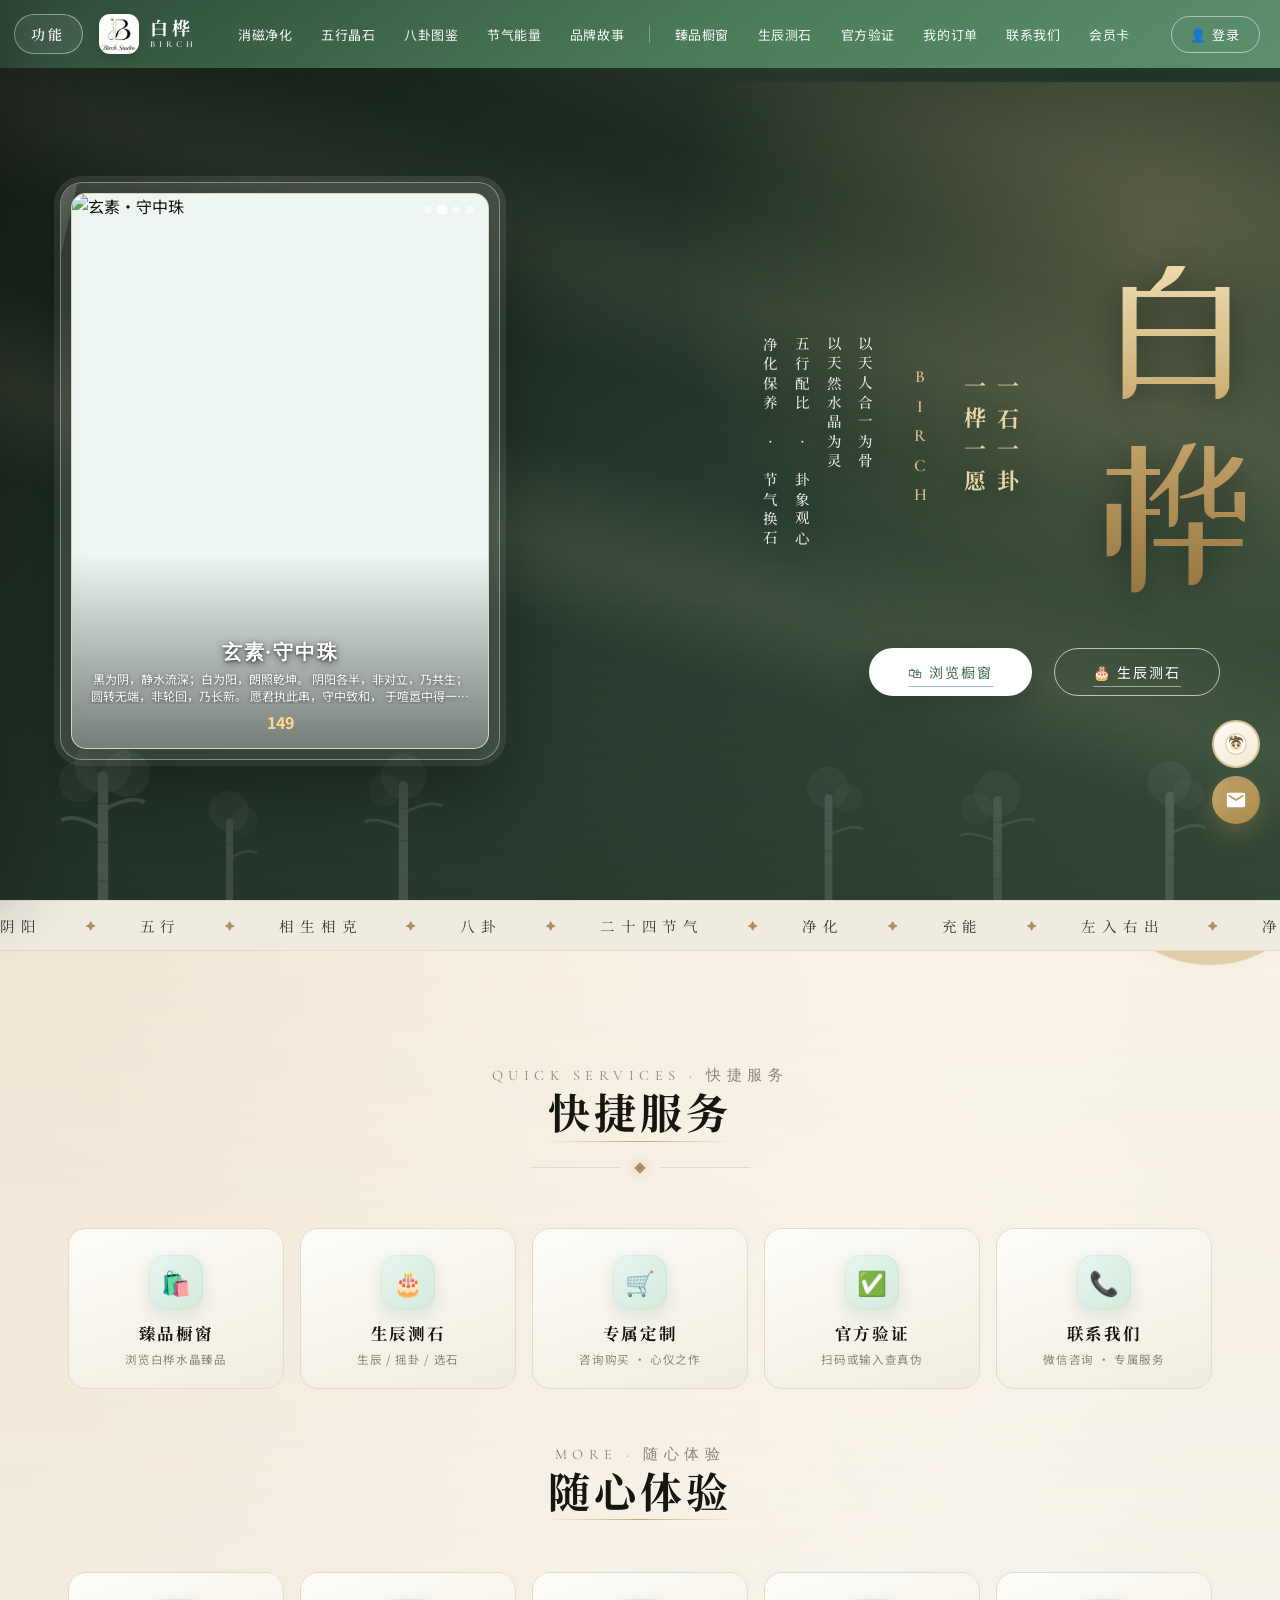
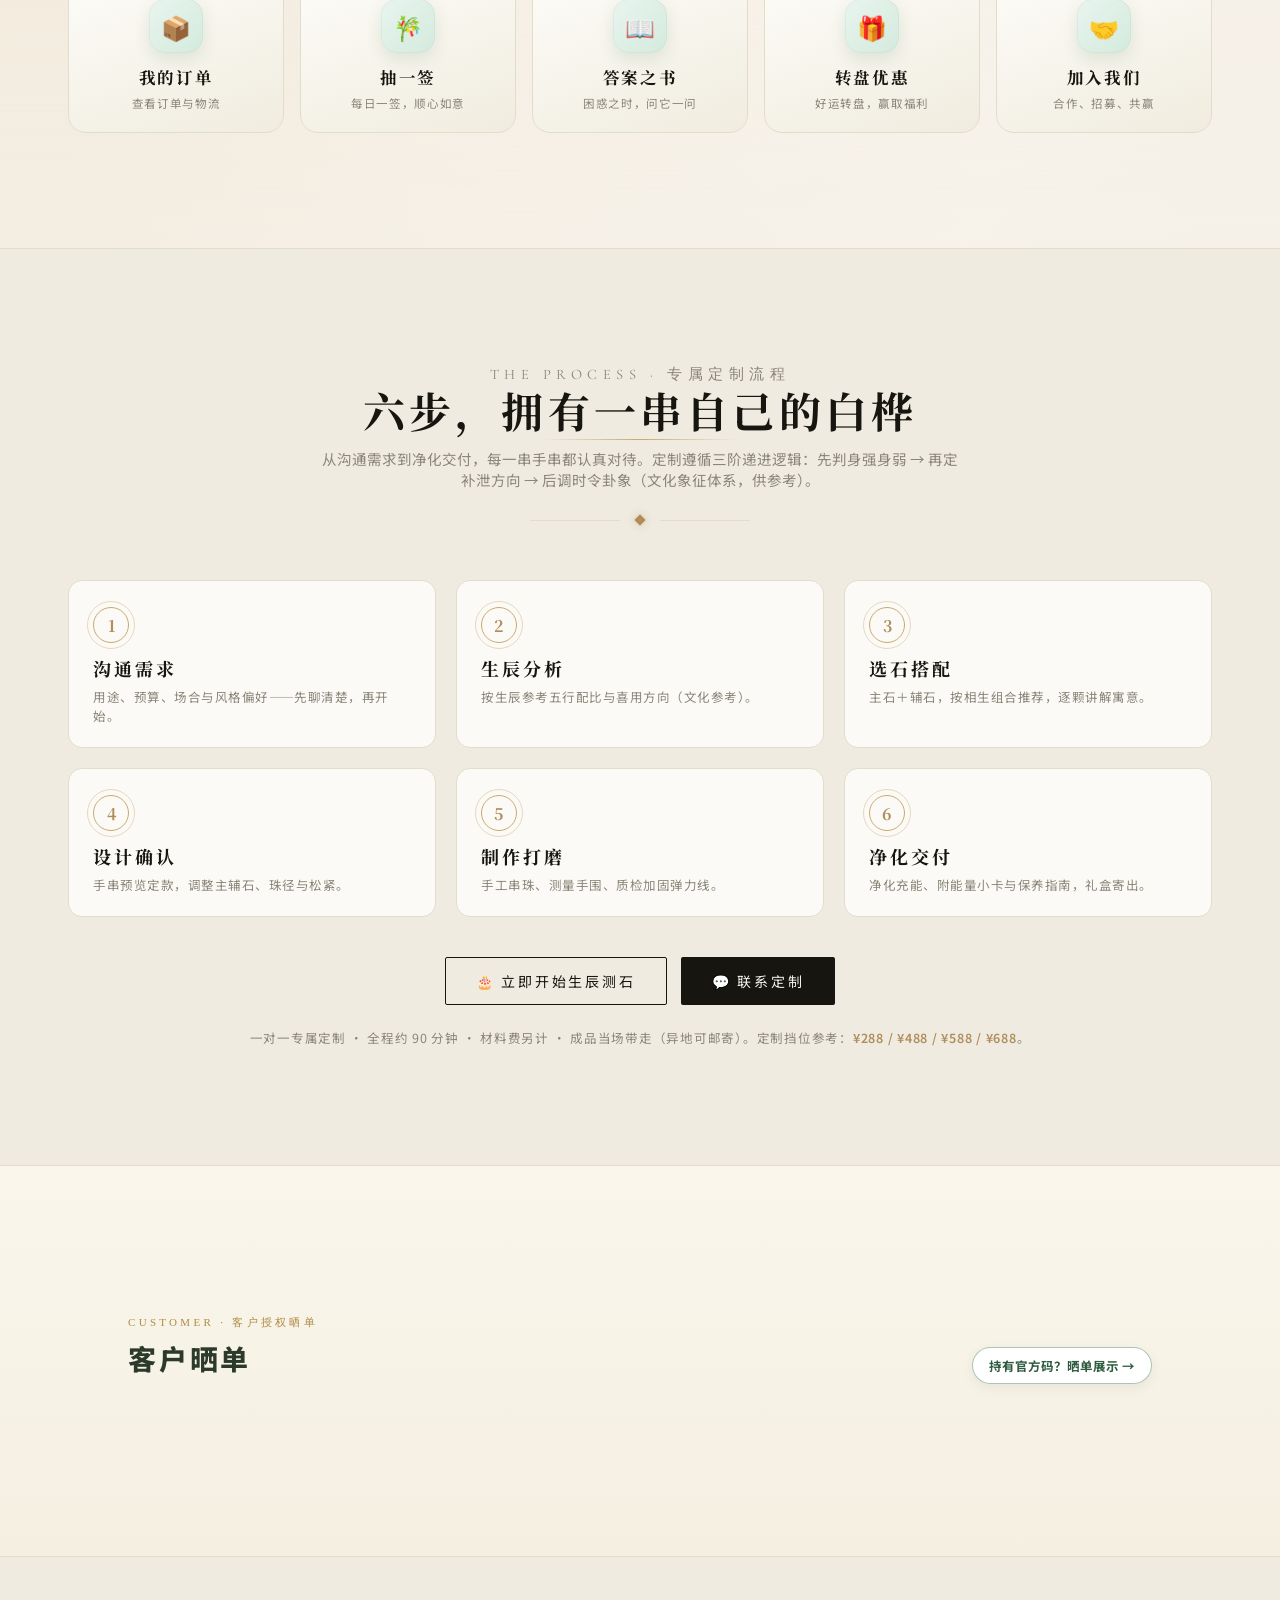
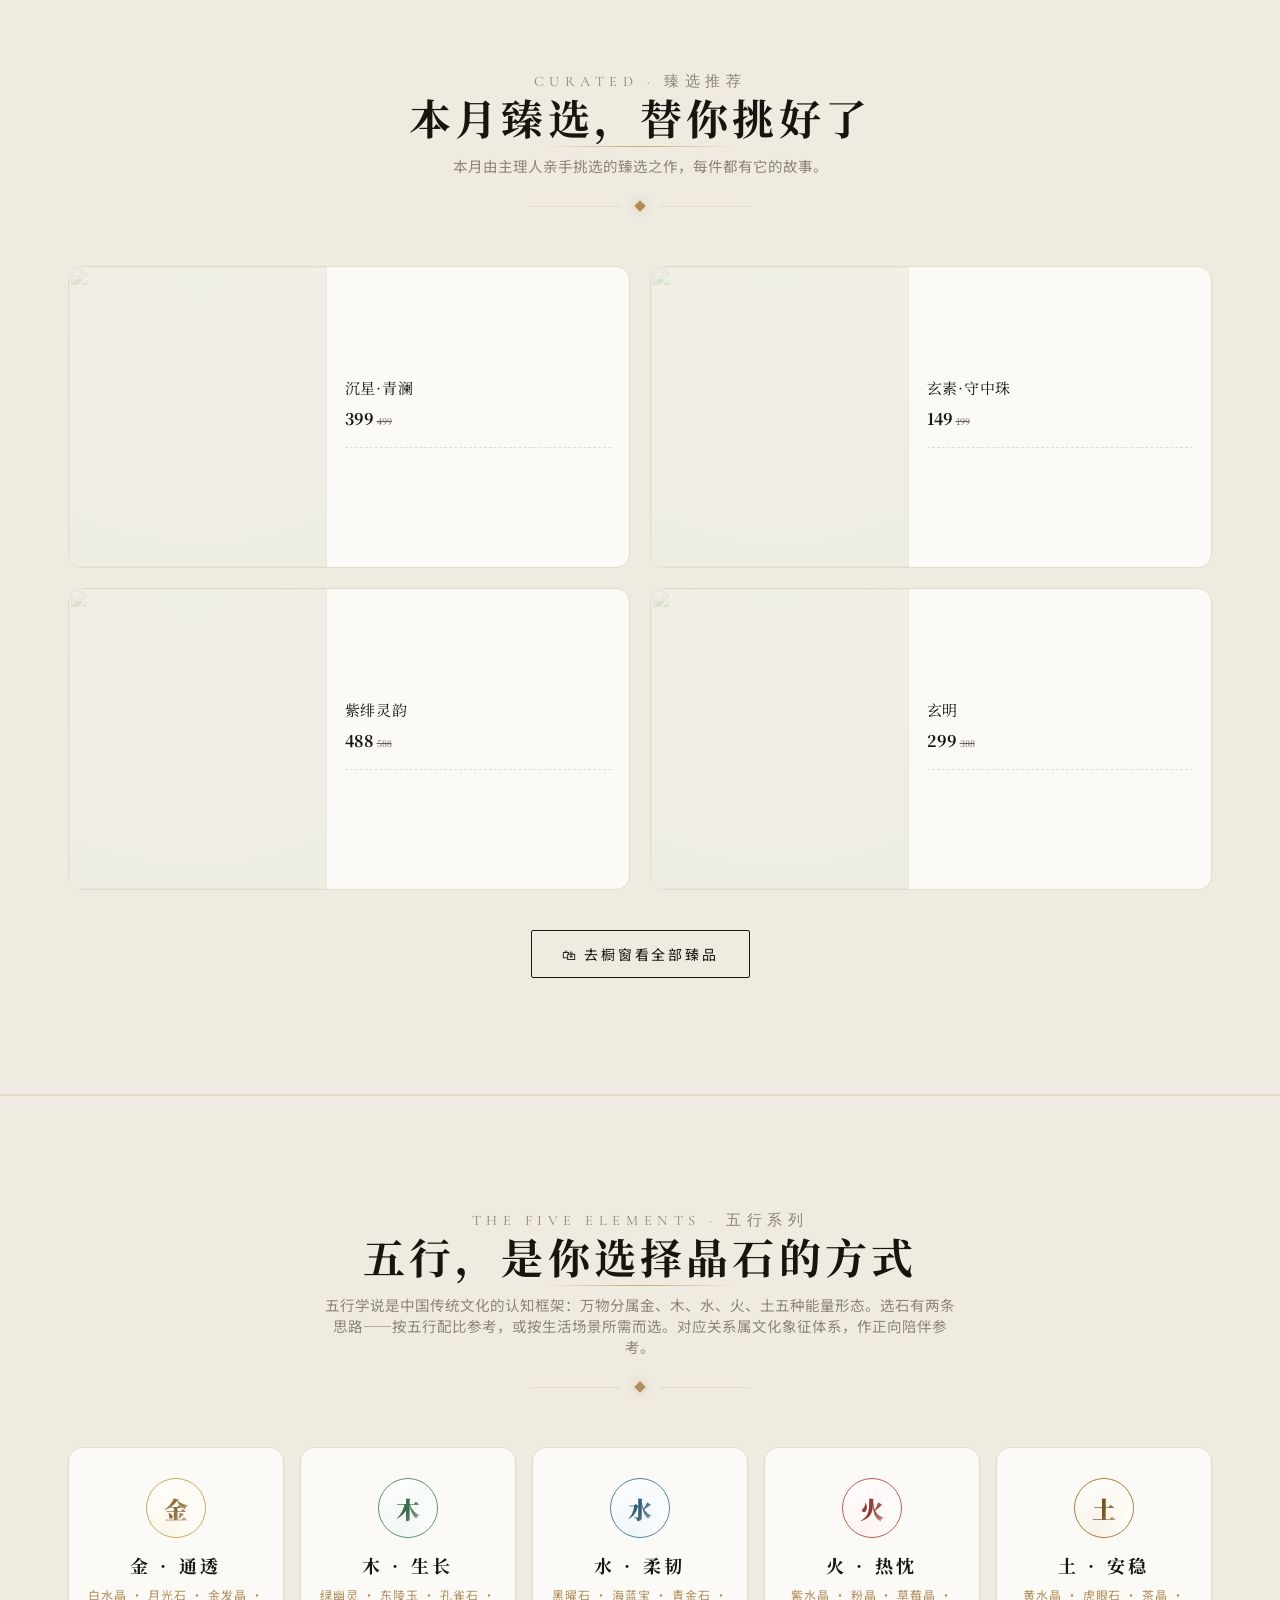
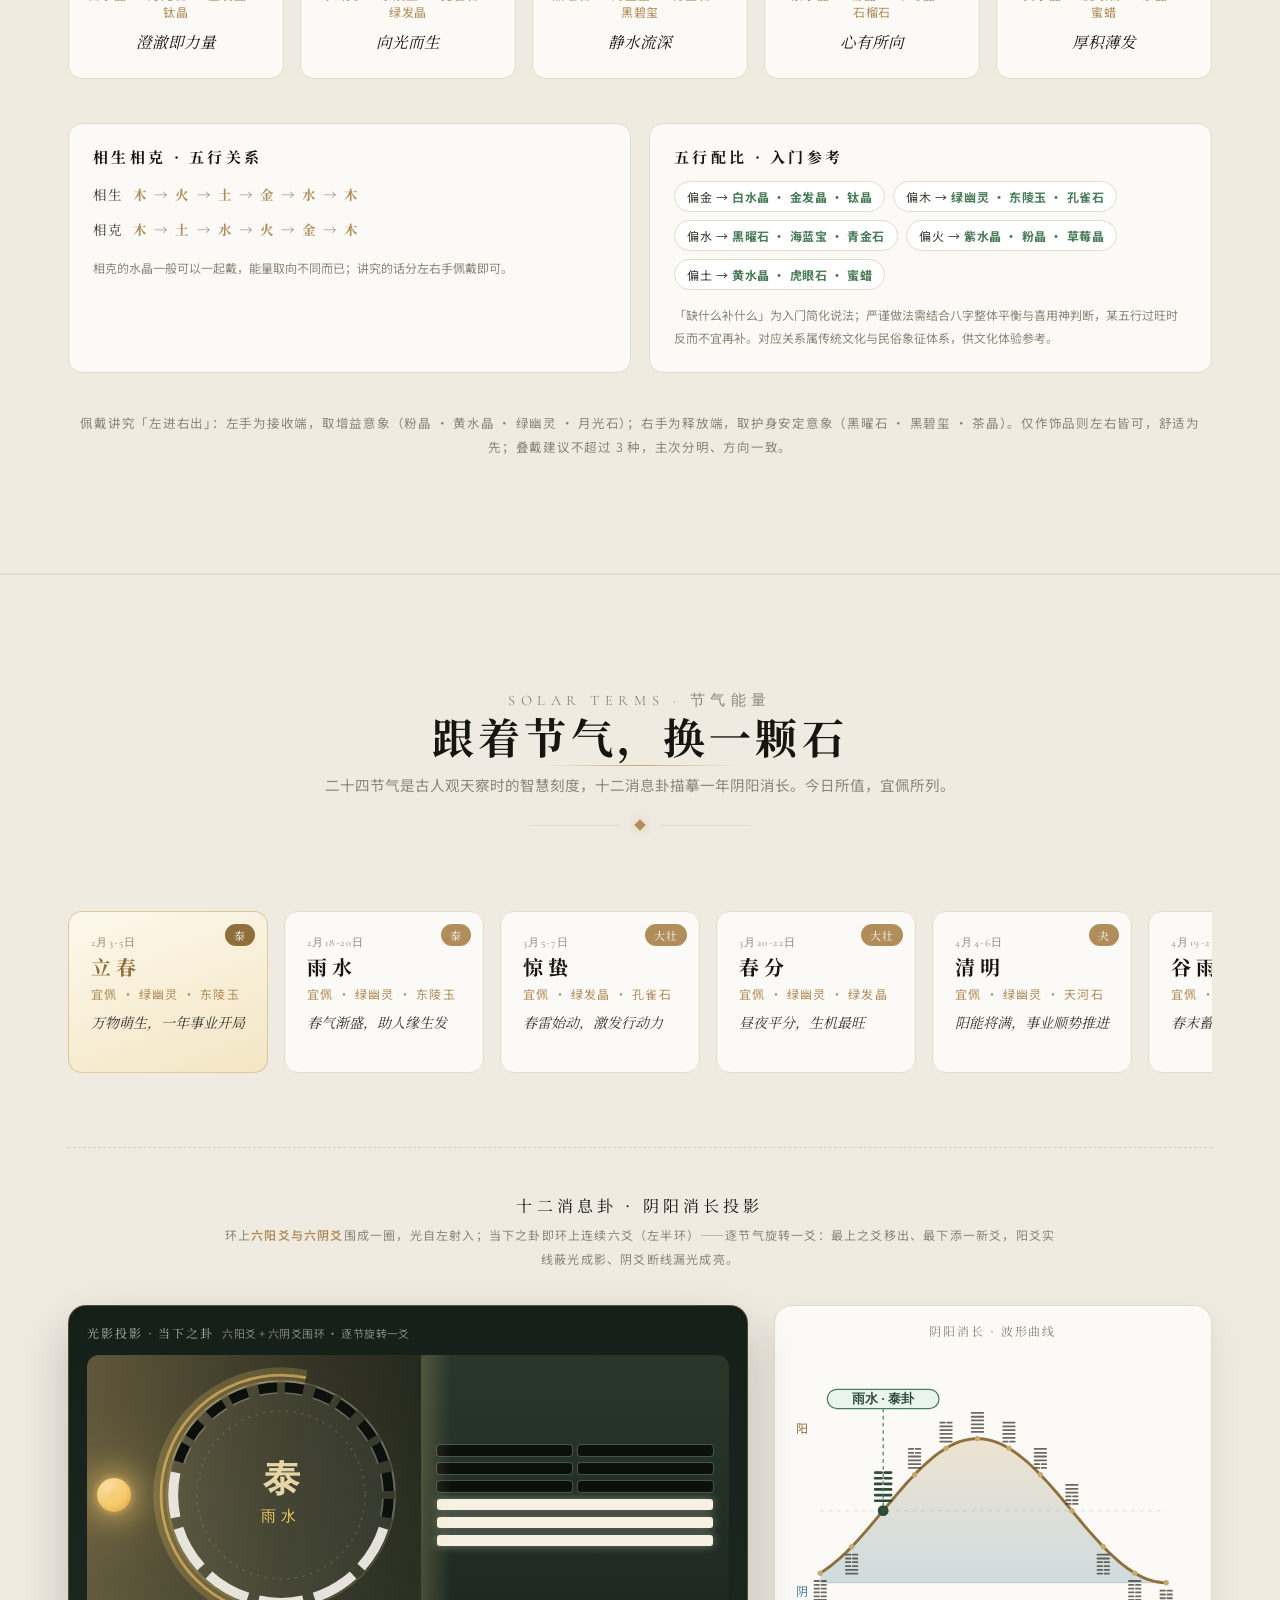
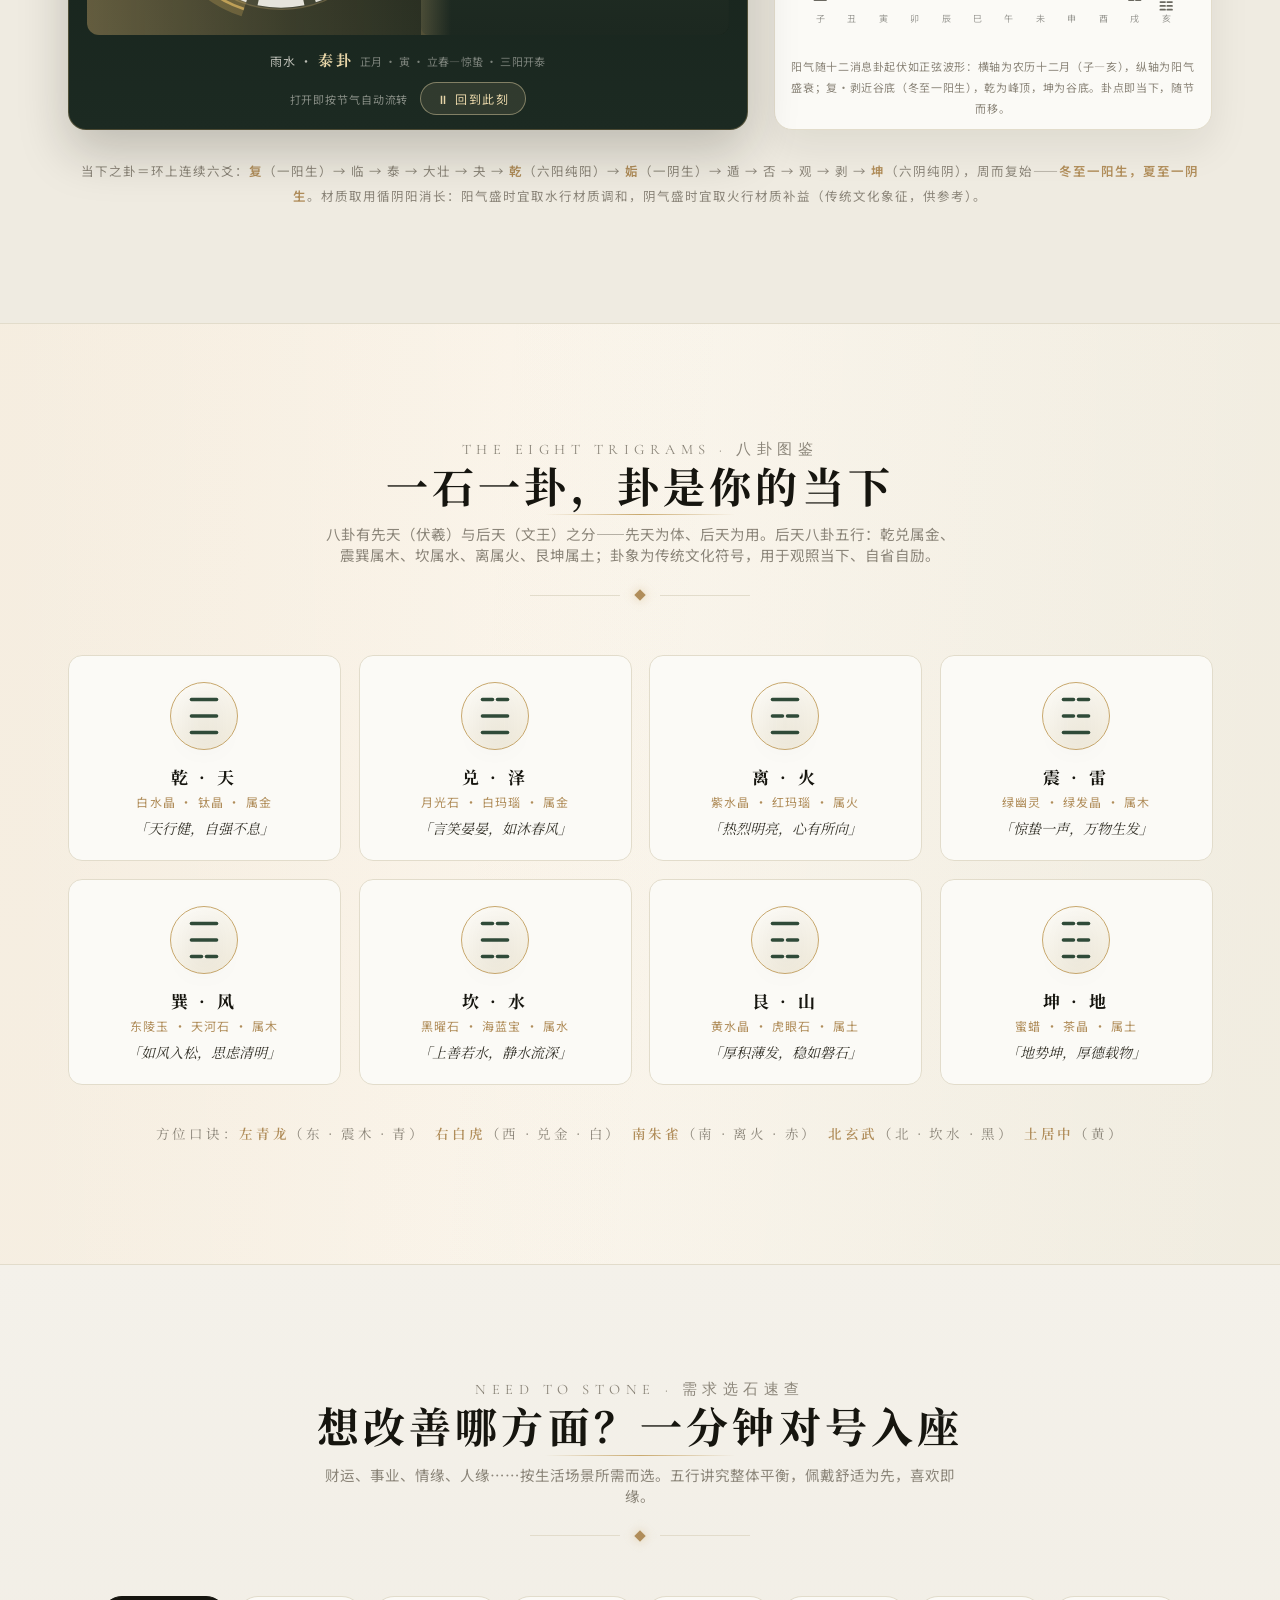
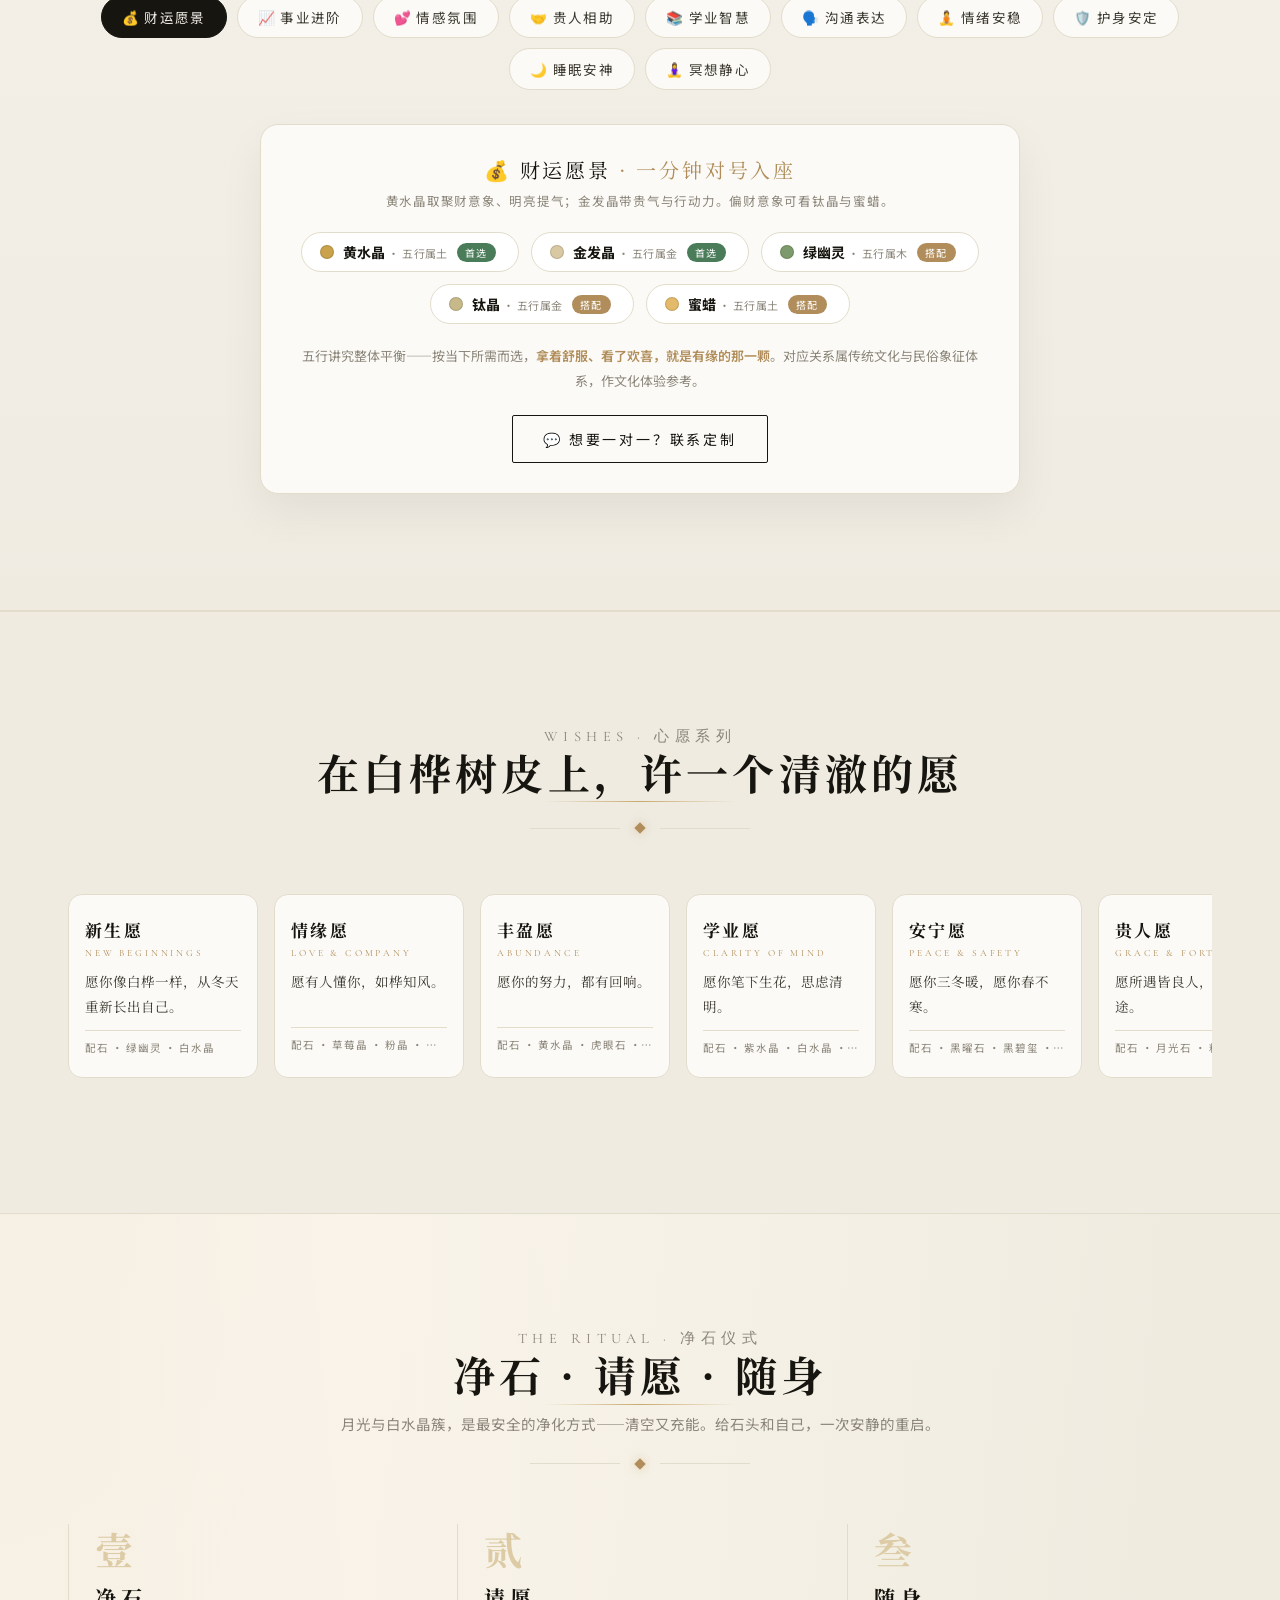
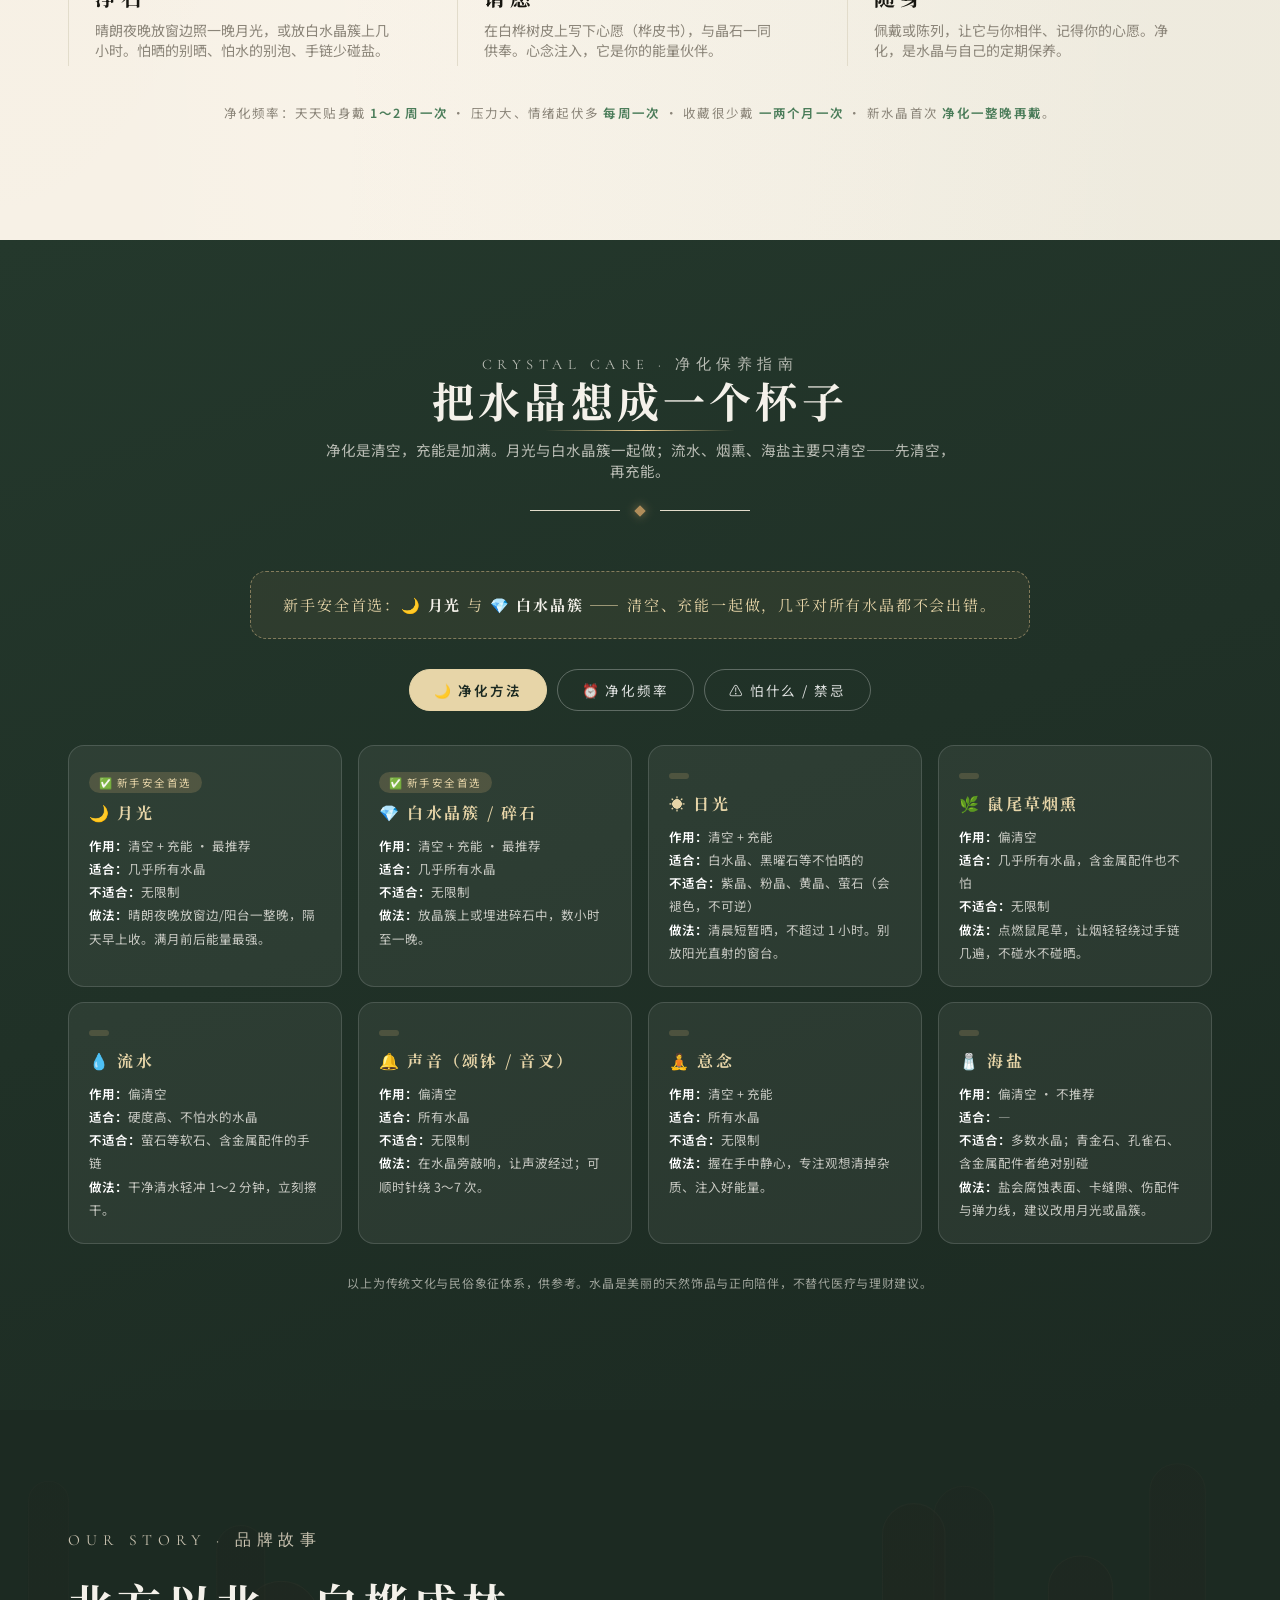
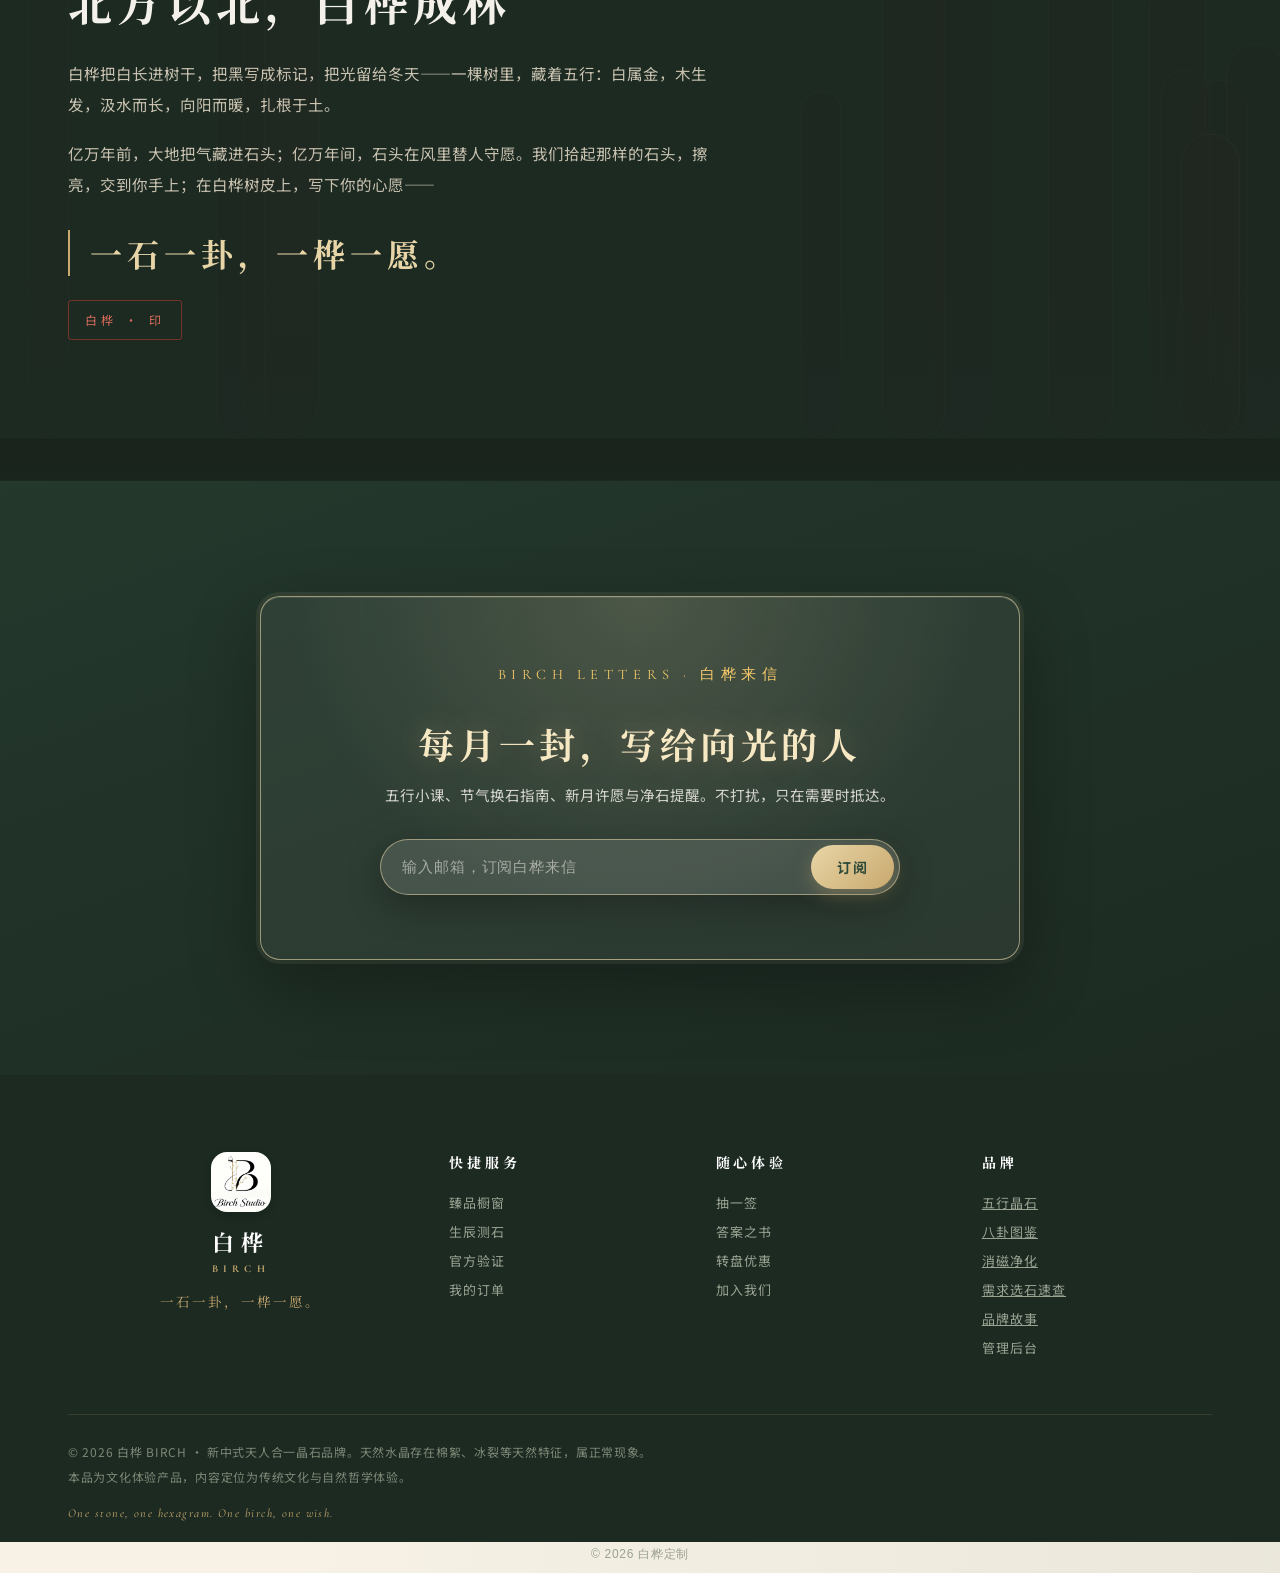
==== commit 0217dd6a: "feat: 网站已开时读卡器直接跳转会员卡 (index.html)" ====
--- a/index.html
+++ b/index.html
@@ -2235,7 +2235,7 @@
 else{setTimeout(b3Boot,0);}
 })();
 </script><script src="js/motion.js?v=20260916b"></script>
-<script src="js/member.js?v=20261112l" defer></script>
+<script src="js/member.js?v=20261112m" defer></script>
 <script src="js/orders-ui.js?v=20261111c" defer></script>
 <script src="js/site-fix.js?v=20261112b" defer></script><script src="js/theme.js?v=20260918a" defer></script></body>
 
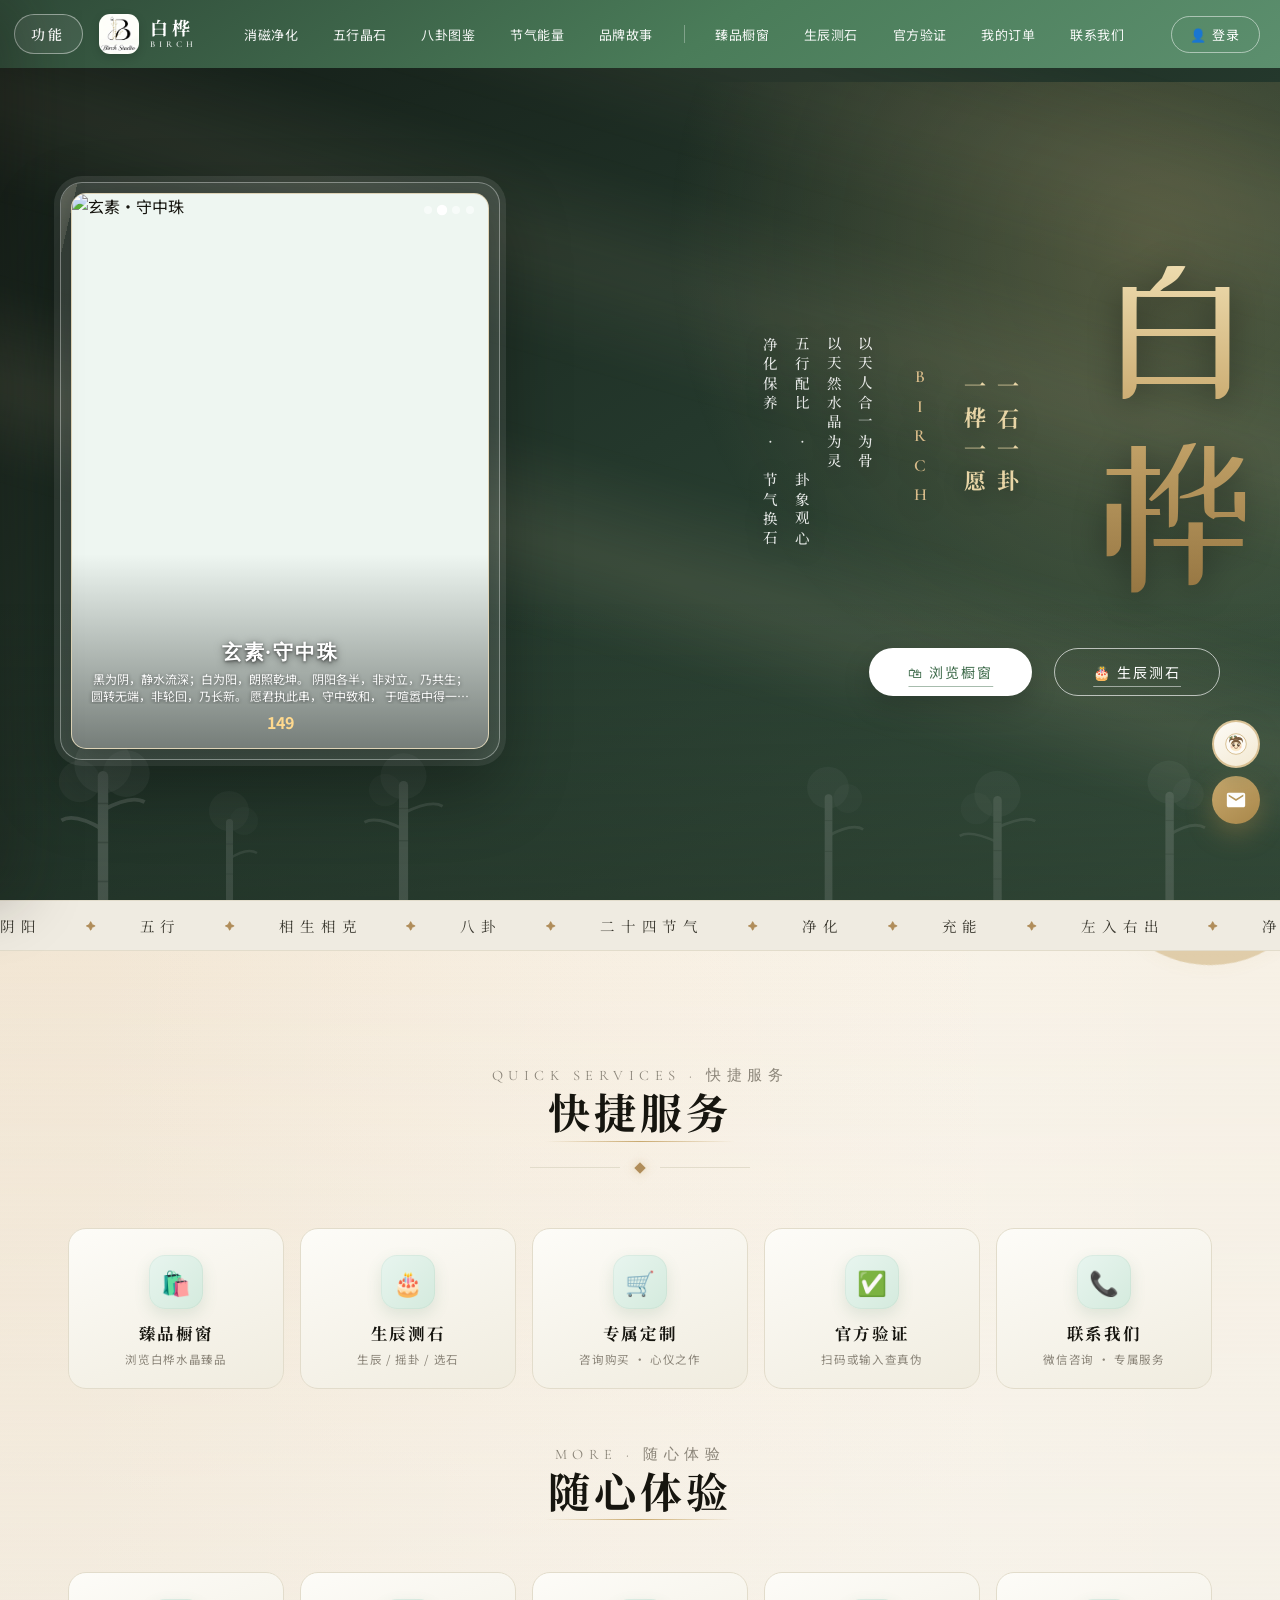
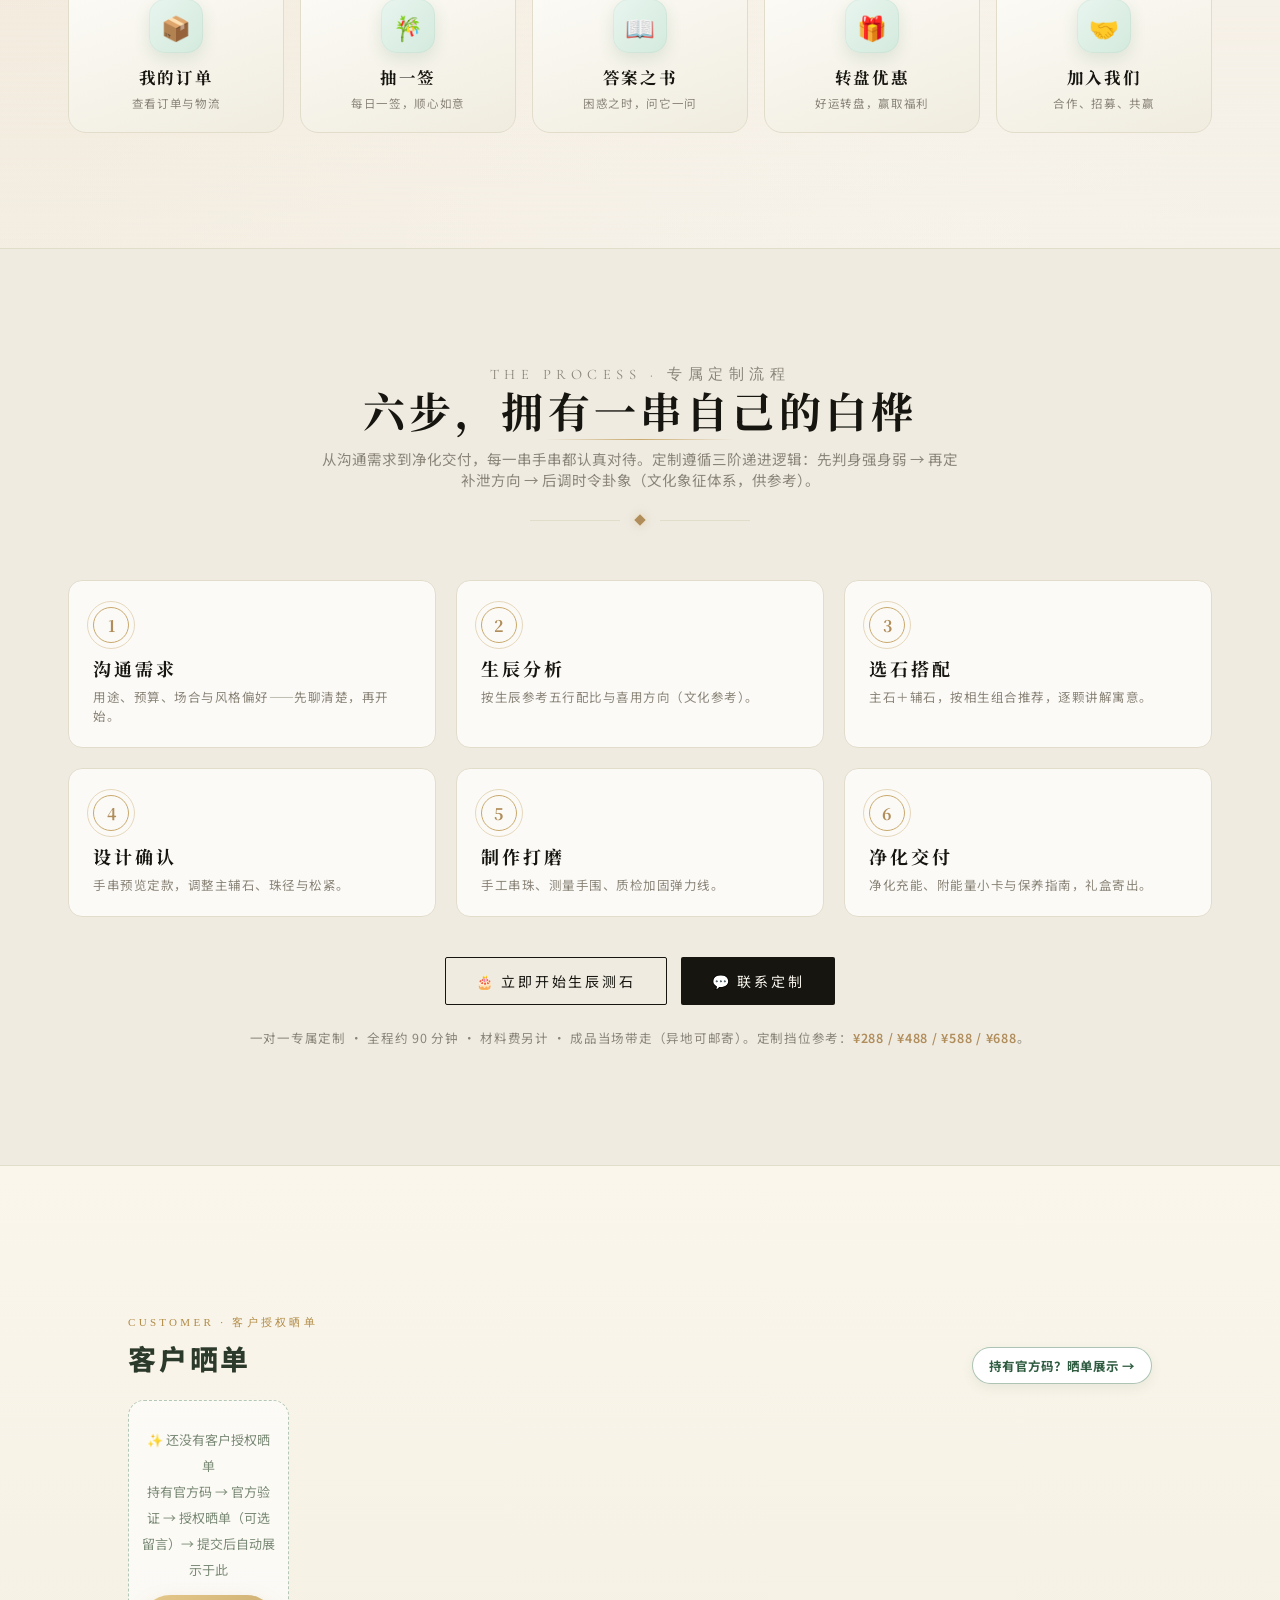
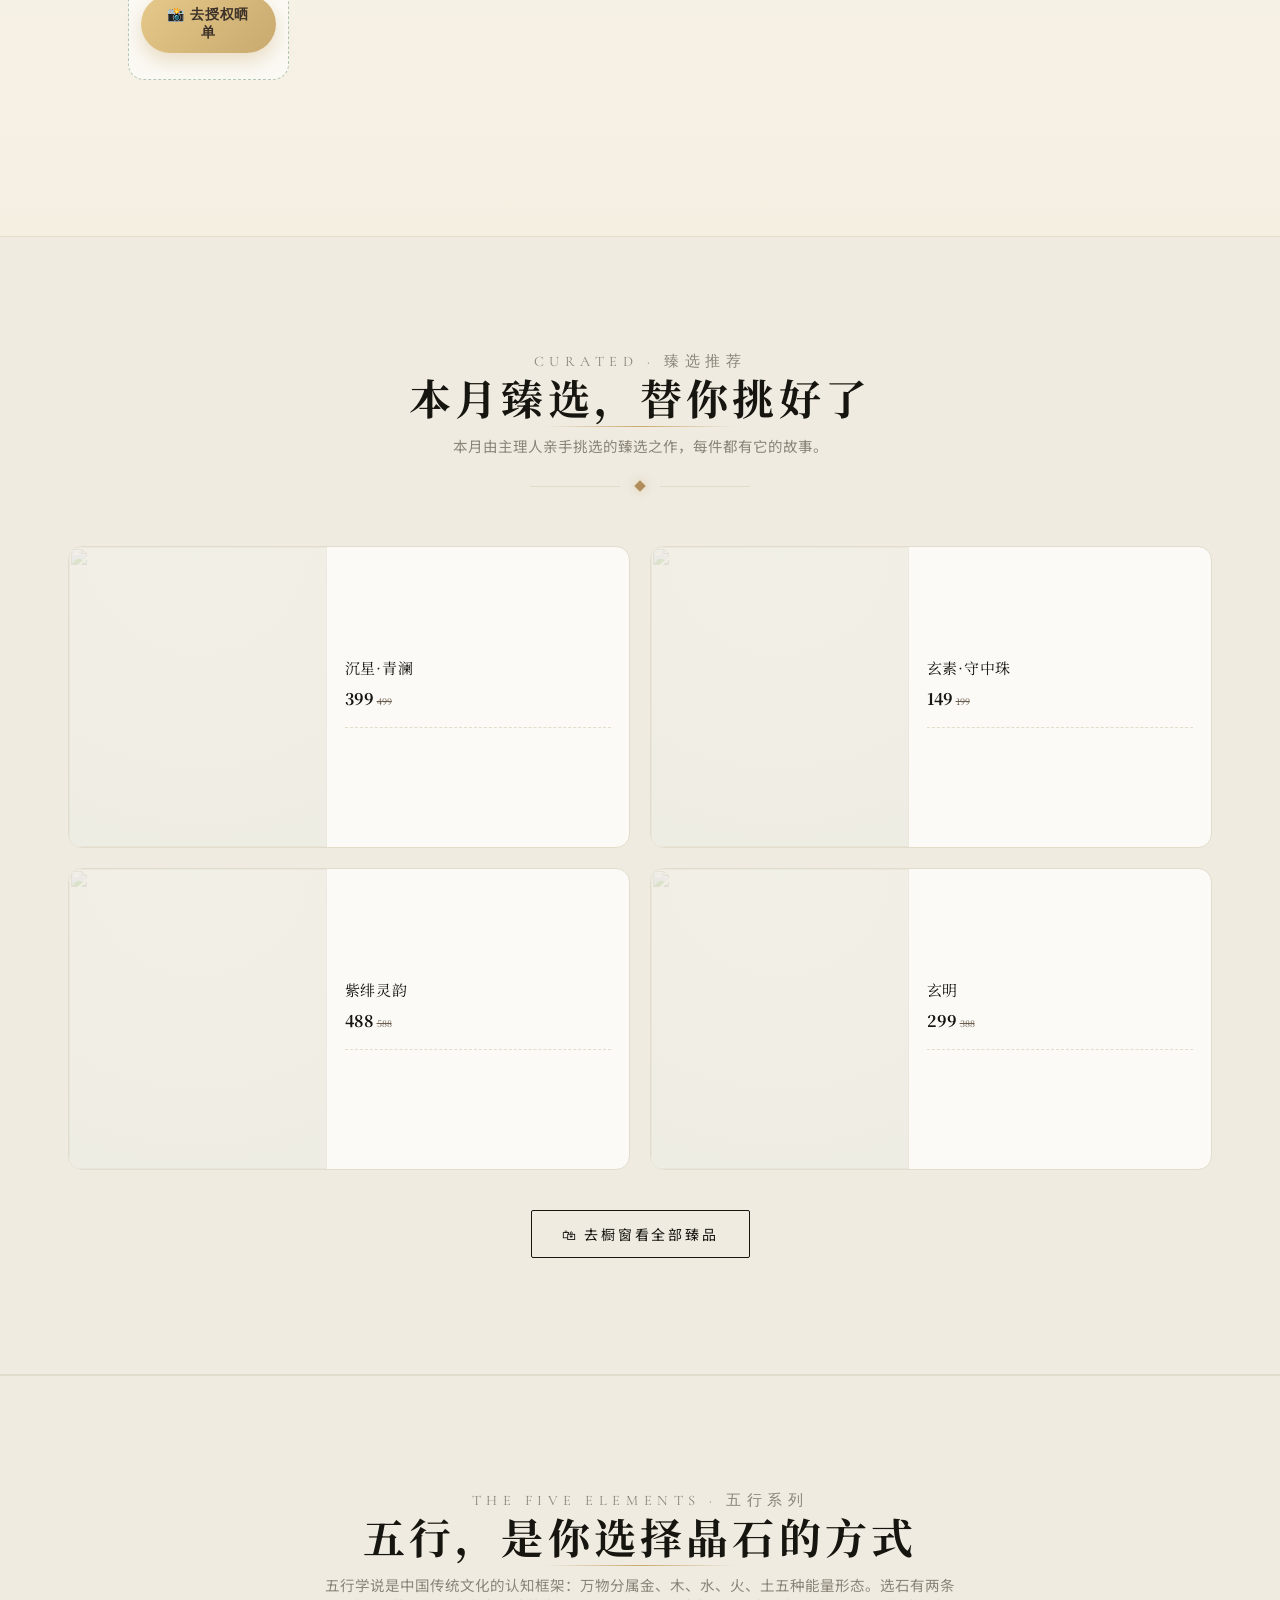
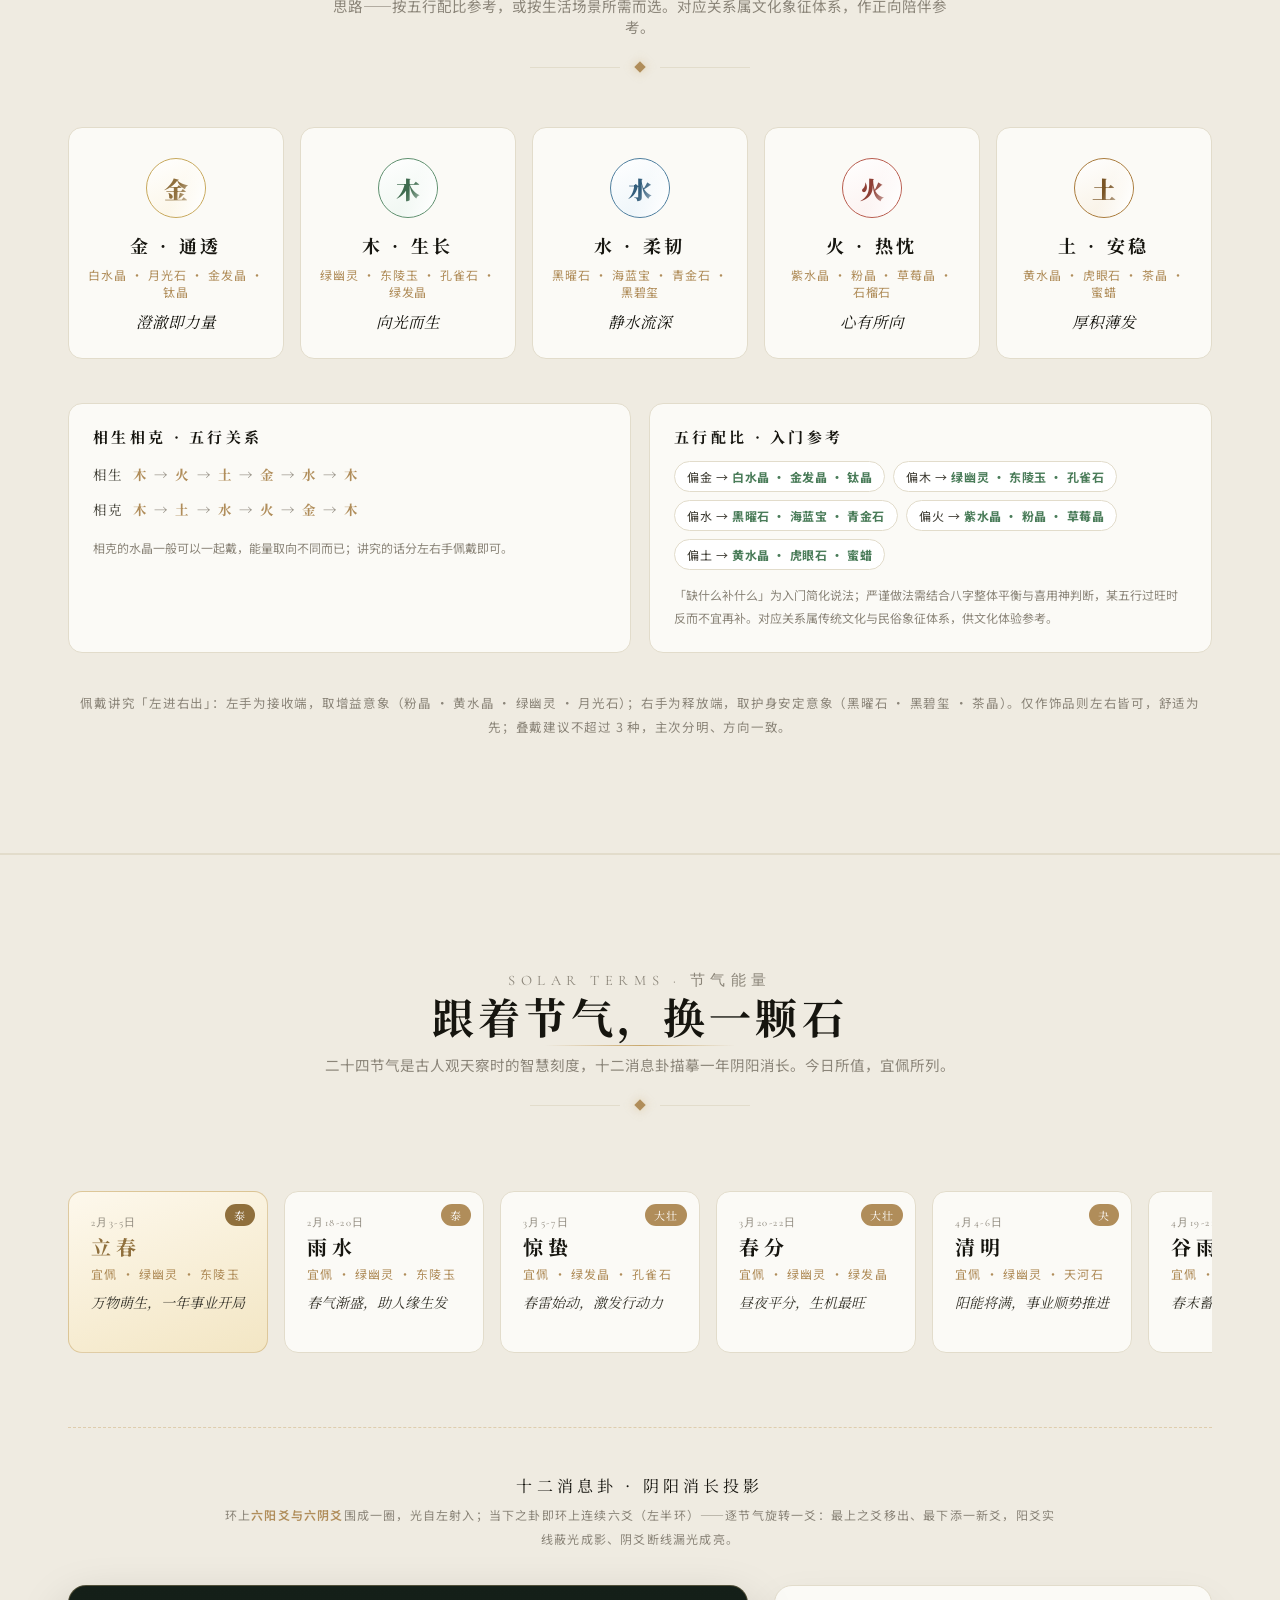
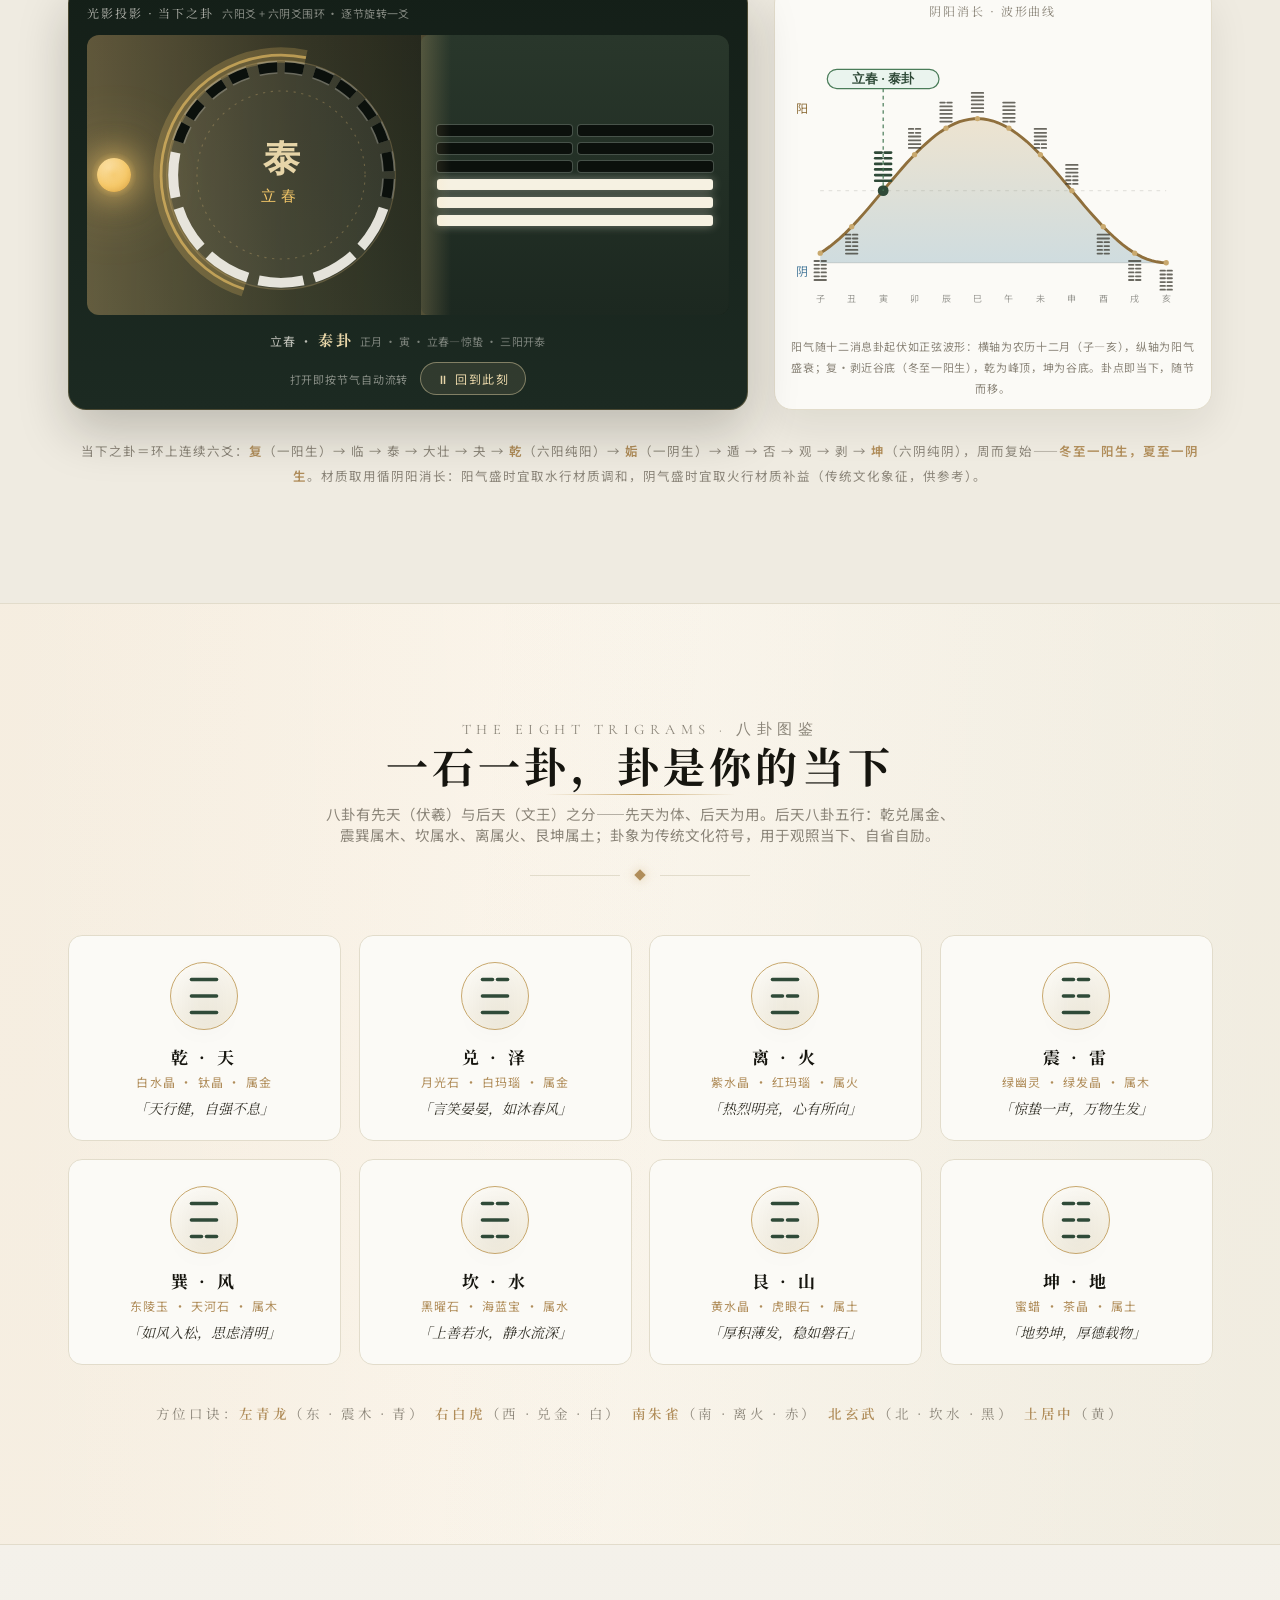
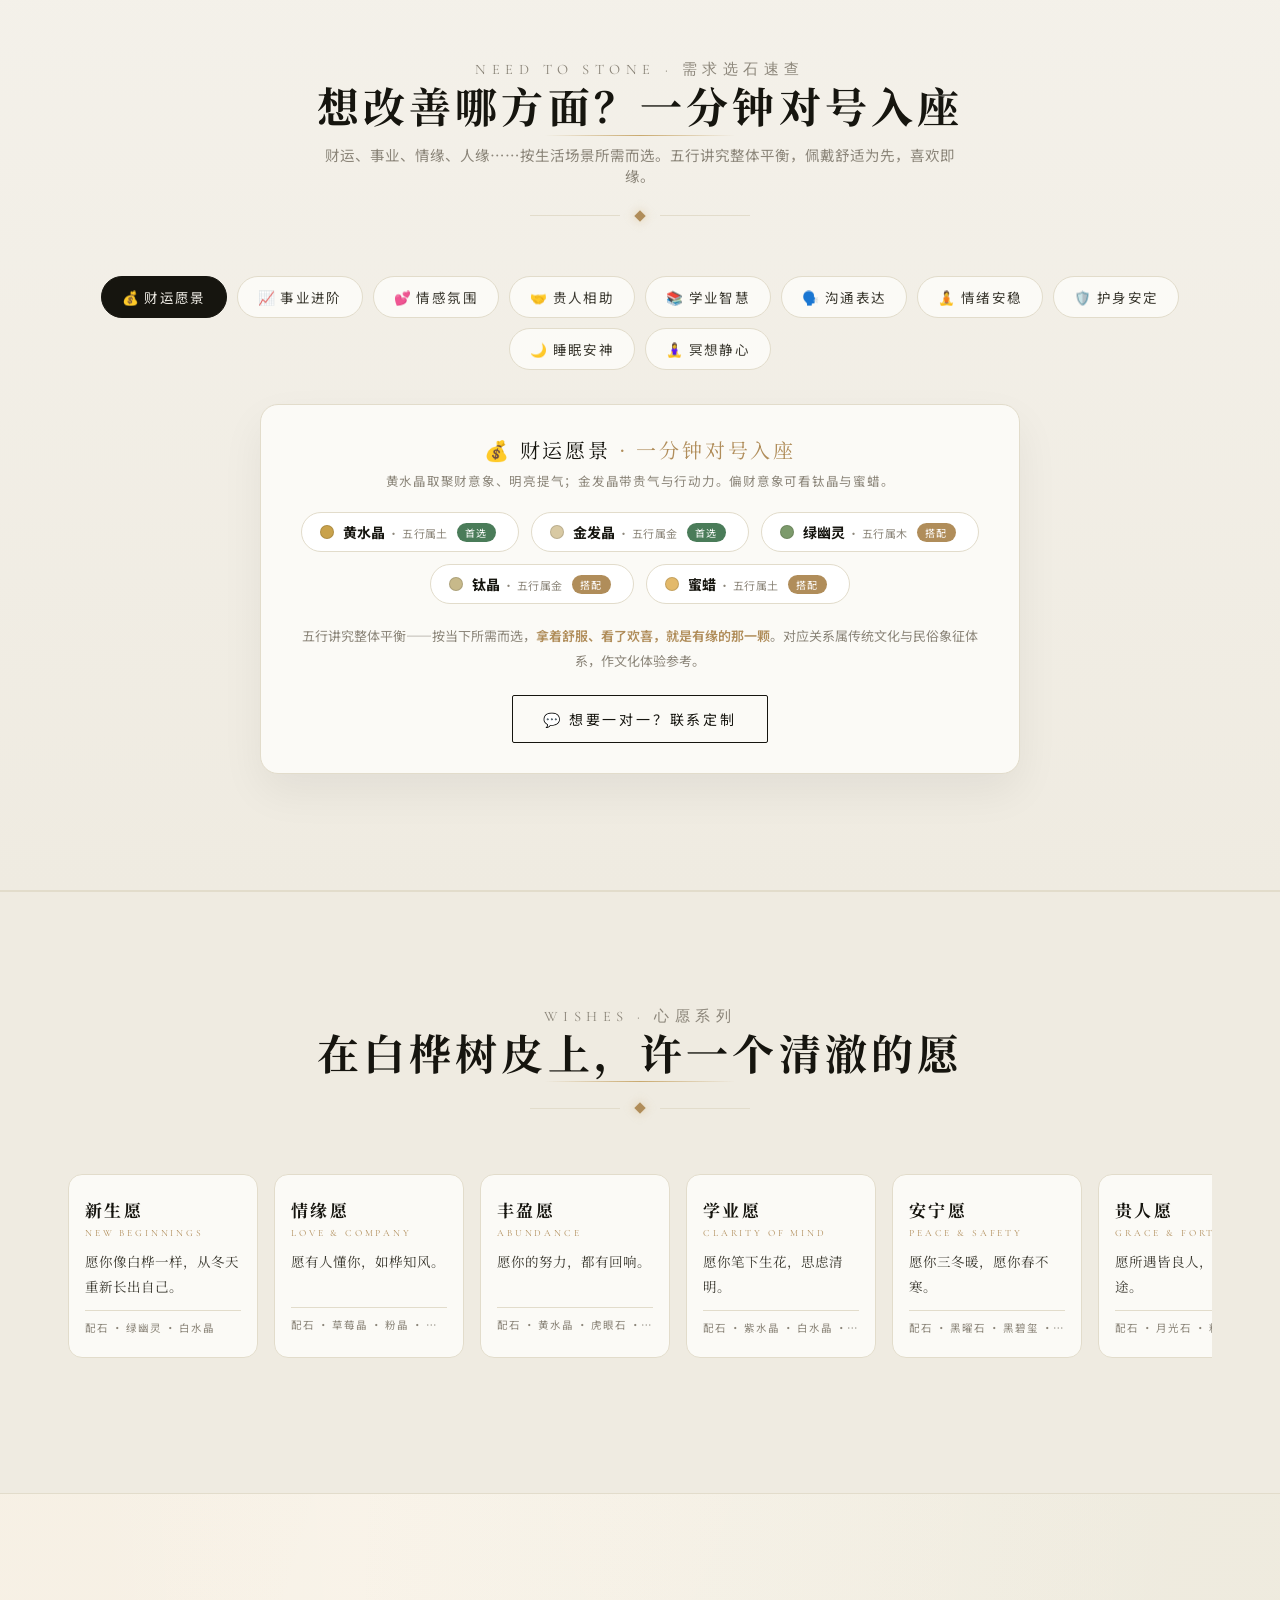
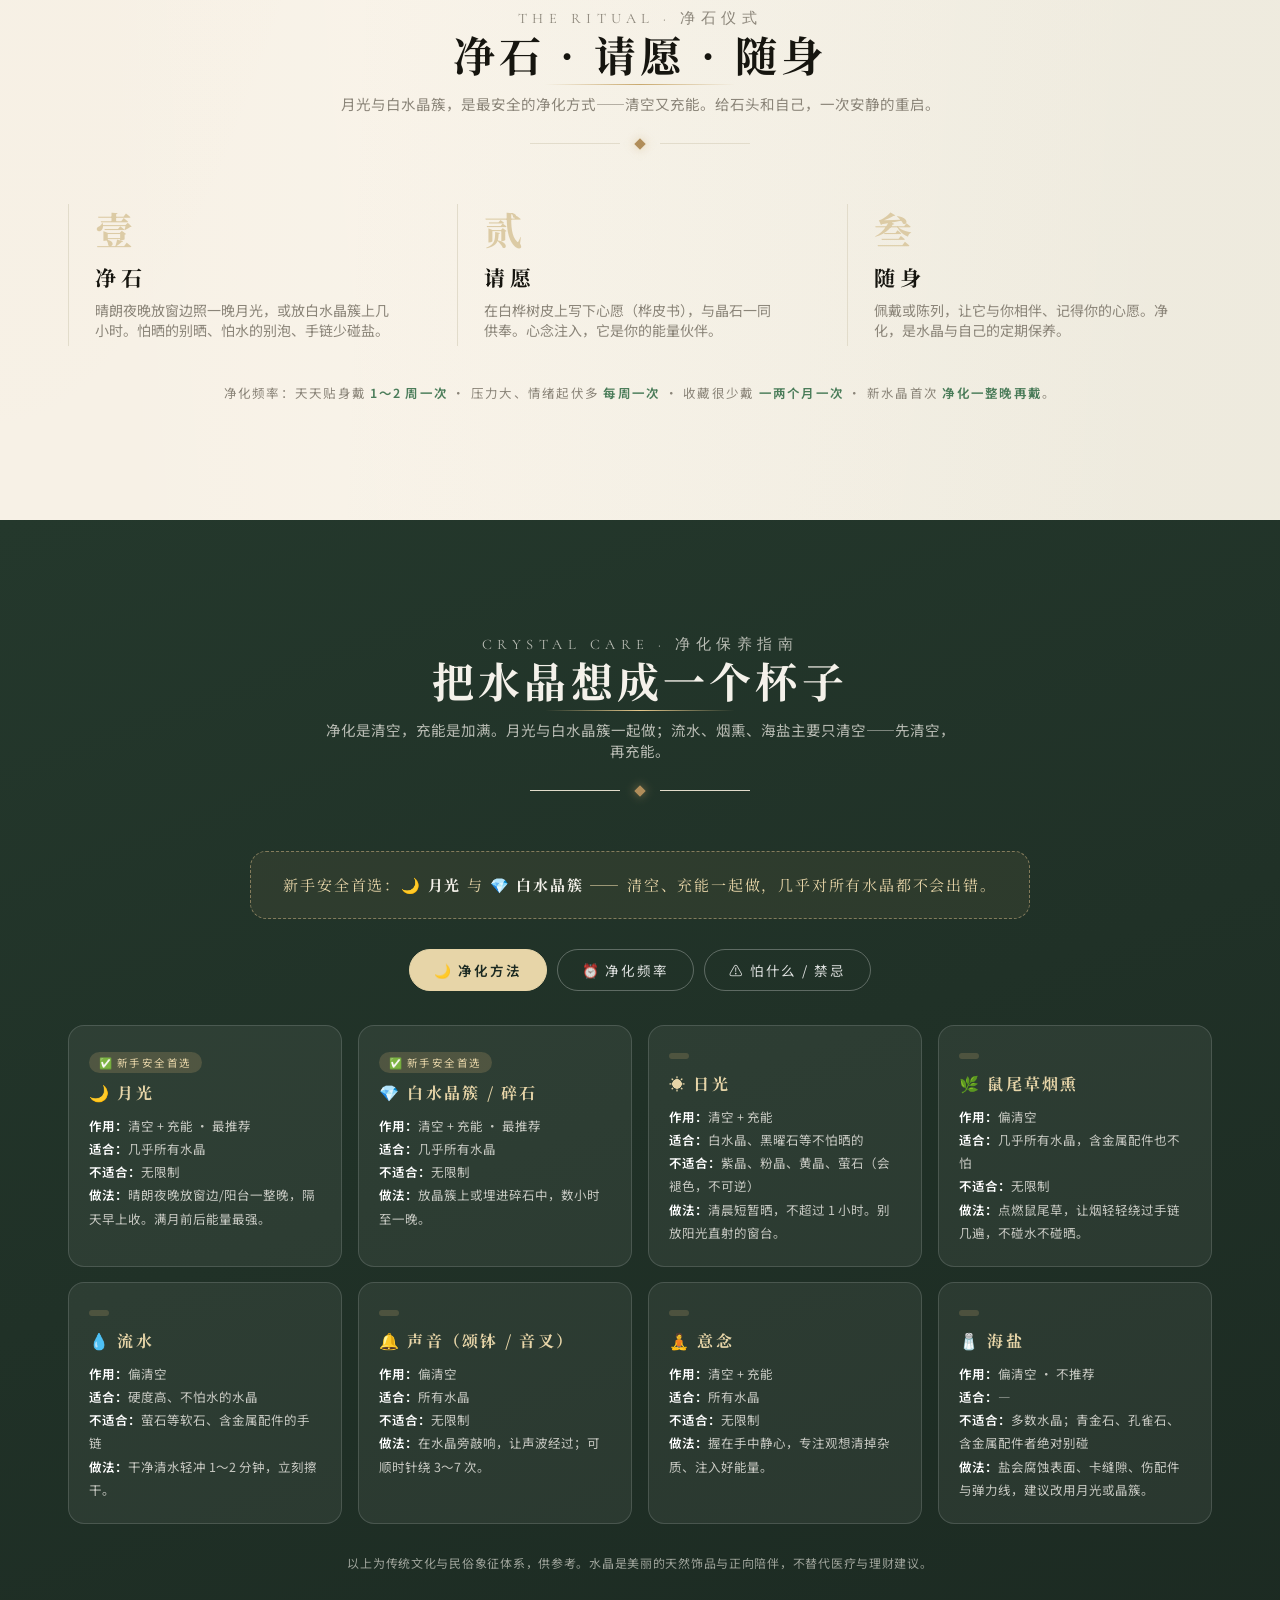
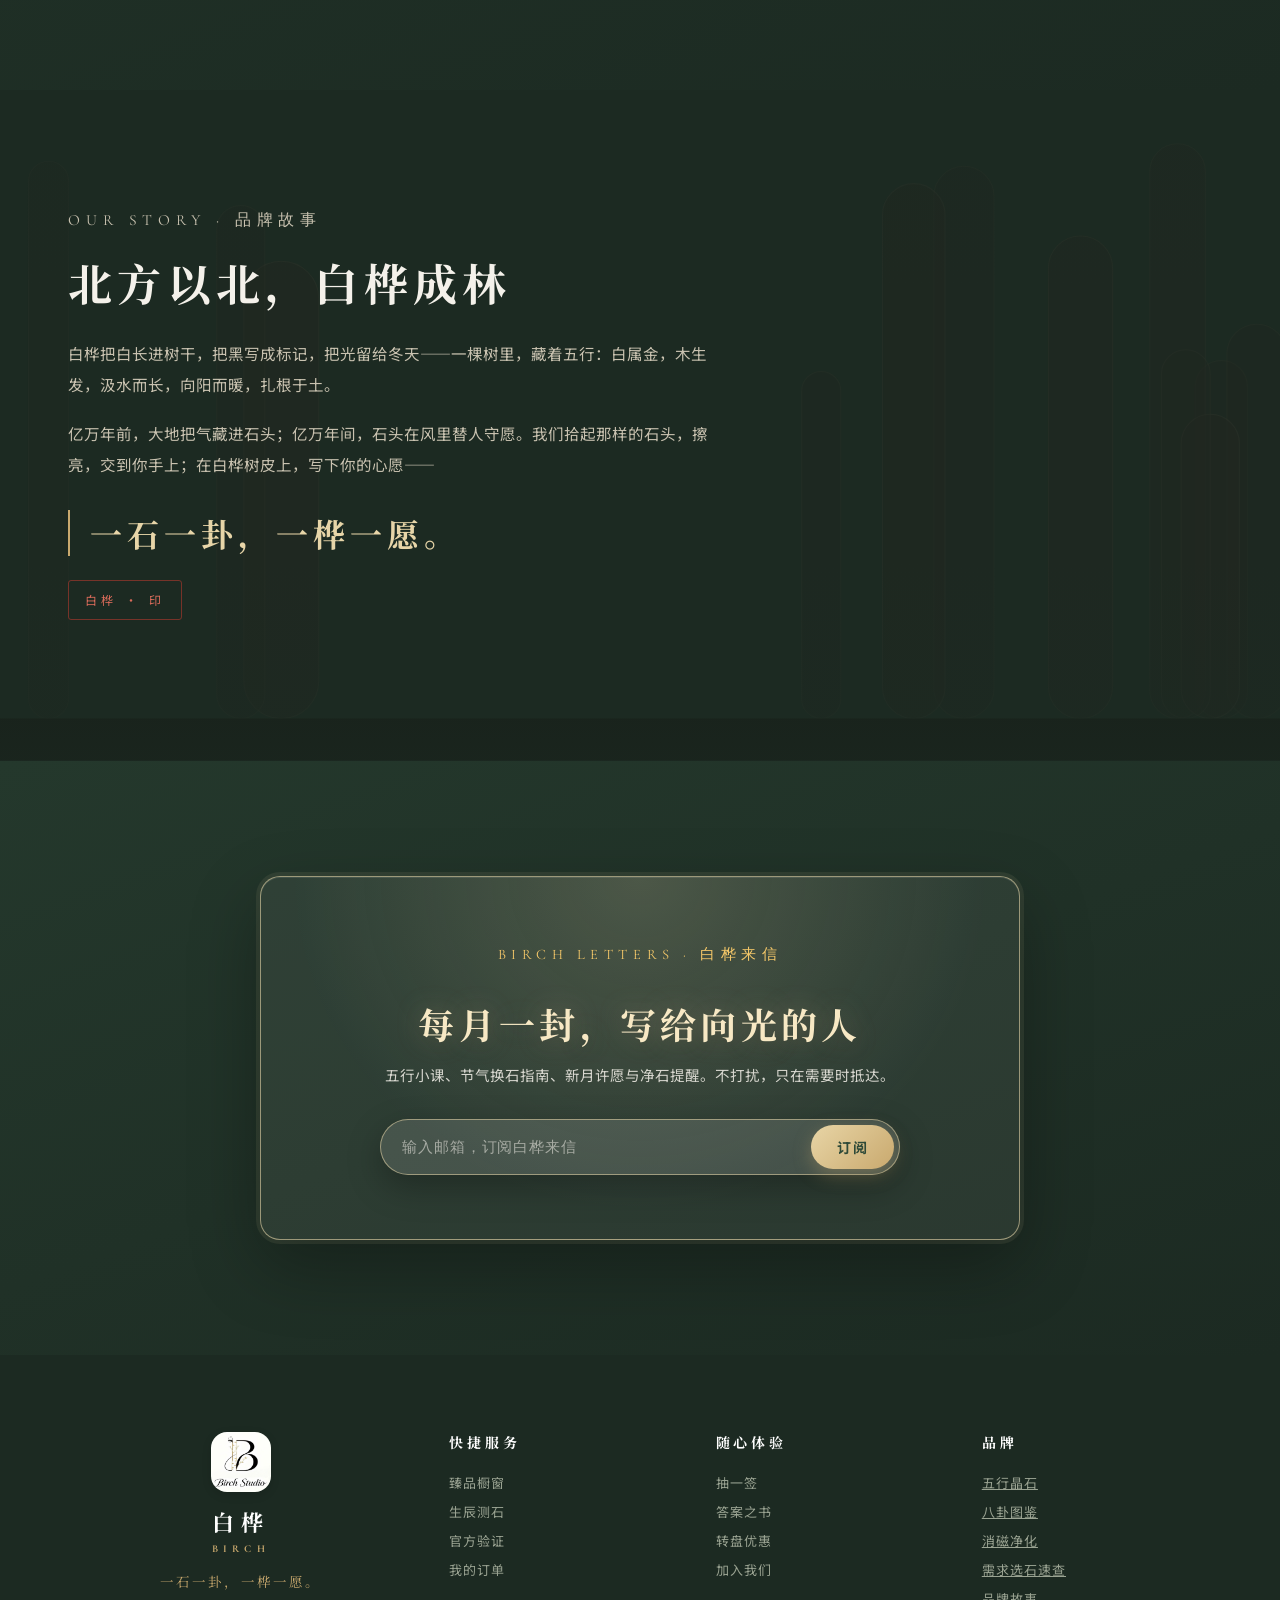
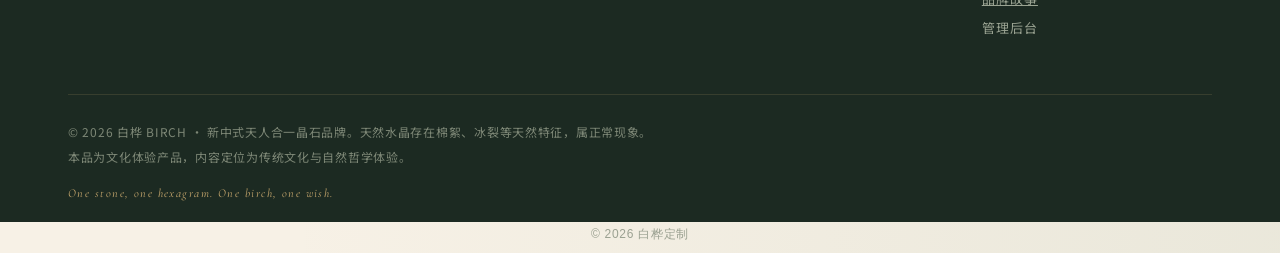
==== commit bbd94ab5: "2026-11-13 首屏加载屏 + NFC复制修复 + 会员昵称：index.html" ====
--- a/index.html
+++ b/index.html
@@ -4,7 +4,7 @@
 <head>
   <meta charset="UTF-8">
   <meta name="viewport" content="width=device-width, initial-scale=1.0, maximum-scale=1.0, user-scalable=no">
-  <meta name="version" content="v8.60-ai-fix">
+  <meta name="version" content="v8.58-perf">
   <title>白桦官方网站</title>
   <link rel="preconnect" href="https://unpkg.com" crossorigin>
   <link rel="preconnect" href="https://cdnjs.cloudflare.com" crossorigin>
@@ -12,26 +12,14 @@
   <link rel="preconnect" href="https://fastly.jsdelivr.net" crossorigin>
   <link rel="preconnect" href="https://gcore.jsdelivr.net" crossorigin>
   <link rel="preconnect" href="https://cdn.staticfile.org" crossorigin>
-  <link rel="preconnect" href="https://api.birchstudio.cn" crossorigin>
+  <link rel="preconnect" href="https://cplyzukenqxdwhfivlqx.supabase.co" crossorigin>
   
-  
-<!-- 桦库 · CDN 兜底定义（20260930）
-     必须放在所有 async CDN 脚本【之前】：内联脚本在解析时同步执行，
-     而原先把这段定义放在 defer 的 bundle.js 里，大陆网络下 CDN 常常在
-     bundle.js 执行前就失败，此时 onerror 里的 __cdnFail 还不存在，
-     兜底直接抛错失效 —— supabase-js 加载不到，登录注册就静默失灵。 -->
-<script>
-window.__CDN_CHAIN__={"html5-qrcode":["https://unpkg.com/html5-qrcode@2.3.8/html5-qrcode.min.js","https://cdn.jsdelivr.net/npm/html5-qrcode@2.3.8/html5-qrcode.min.js","https://fastly.jsdelivr.net/npm/html5-qrcode@2.3.8/html5-qrcode.min.js","https://gcore.jsdelivr.net/npm/html5-qrcode@2.3.8/html5-qrcode.min.js"],qrcode:["https://cdn.staticfile.org/qrcodejs/1.0.0/qrcode.min.js","https://unpkg.com/qrcodejs@1.0.0/qrcode.min.js","https://cdnjs.cloudflare.com/ajax/libs/qrcodejs/1.0.0/qrcode.min.js","https://cdn.jsdelivr.net/npm/qrcodejs@1.0.0/qrcode.min.js","https://fastly.jsdelivr.net/npm/qrcodejs@1.0.0/qrcode.min.js","https://gcore.jsdelivr.net/npm/qrcodejs@1.0.0/qrcode.min.js"],html2canvas:["https://cdn.staticfile.org/html2canvas/1.4.1/html2canvas.min.js","https://unpkg.com/html2canvas@1.4.1/dist/html2canvas.min.js","https://cdnjs.cloudflare.com/ajax/libs/html2canvas/1.4.1/html2canvas.min.js","https://cdn.jsdelivr.net/npm/html2canvas@1.4.1/dist/html2canvas.min.js","https://fastly.jsdelivr.net/npm/html2canvas@1.4.1/dist/html2canvas.min.js","https://gcore.jsdelivr.net/npm/html2canvas@1.4.1/dist/html2canvas.min.js"],supabase:["https://cdn.jsdelivr.net/npm/@supabase/supabase-js@2/dist/umd/supabase.min.js","https://fastly.jsdelivr.net/npm/@supabase/supabase-js@2/dist/umd/supabase.min.js","https://gcore.jsdelivr.net/npm/@supabase/supabase-js@2/dist/umd/supabase.min.js","https://unpkg.com/@supabase/supabase-js@2/dist/umd/supabase.min.js"],jszip:["https://cdnjs.cloudflare.com/ajax/libs/jszip/3.10.1/jszip.min.js","https://cdn.jsdelivr.net/npm/jszip@3.10.1/dist/jszip.min.js","https://fastly.jsdelivr.net/npm/jszip@3.10.1/dist/jszip.min.js","https://gcore.jsdelivr.net/npm/jszip@3.10.1/dist/jszip.min.js","https://cdn.staticfile.org/jszip/3.10.1/jszip.min.js"],lunar:["https://cdn.jsdelivr.net/npm/lunar-javascript@1.6.12/lunar.min.js","https://fastly.jsdelivr.net/npm/lunar-javascript@1.6.12/lunar.min.js","https://gcore.jsdelivr.net/npm/lunar-javascript@1.6.12/lunar.min.js","https://cdn.staticfile.org/lunar-javascript/1.6.12/lunar.min.js","https://unpkg.com/lunar-javascript@1.6.12/lunar.min.js"]};
-window.__CDN_IDX__={};
-window.__cdnFail=function(n){var t=window.__CDN_CHAIN__[n]||[],s=(window.__CDN_IDX__[n]||0)+1;window.__CDN_IDX__[n]=s;if(s<t.length){var e=document.createElement("script");e.src=t[s];e.onerror=function(){window.__cdnFail(n)};document.head.appendChild(e)}else{console.warn("库加载失败(所有 CDN):",n)}};
-window.__libReady=function(n,t,s){for(var e=!0,i=0;i<n.length;i++)if(typeof window[n[i]]>"u"){e=!1;break}if(e){t();return}if((s||0)>40){t(!1);return}setTimeout(function(){window.__libReady(n,t,(s||0)+1)},200)};
-</script>
-<script async src="js/vendor/html5-qrcode-2.3.8.min.js?v=20260930a" onerror="window.__cdnFail('html5-qrcode')"></script>
-  <script async src="js/vendor/qrcode-1.0.0.min.js?v=20260930a" onerror="window.__cdnFail('qrcode')"></script>
-  <script async src="js/vendor/html2canvas-1.4.1.min.js?v=20260930a" onerror="window.__cdnFail('html2canvas')"></script>
-  <script async src="js/vendor/supabase-2.min.js?v=20260930a" onerror="window.__cdnFail('supabase')"></script>
-  <script async src="js/vendor/jszip-3.10.1.min.js?v=20260930a" onerror="window.__cdnFail('jszip')"></script>
-  <script async src="js/vendor/lunar-1.6.12.min.js?v=20260930a" onerror="window.__cdnFail('lunar')"></script>
+  <script async src="https://unpkg.com/html5-qrcode@2.3.8/html5-qrcode.min.js" onerror="window.__cdnFail('html5-qrcode')"></script>
+  <script async src="https://cdnjs.cloudflare.com/ajax/libs/qrcodejs/1.0.0/qrcode.min.js" onerror="window.__cdnFail('qrcode')"></script>
+  <script async src="https://cdnjs.cloudflare.com/ajax/libs/html2canvas/1.4.1/html2canvas.min.js" onerror="window.__cdnFail('html2canvas')"></script>
+  <script async src="https://cdn.jsdelivr.net/npm/@supabase/supabase-js@2/dist/umd/supabase.min.js" onerror="window.__cdnFail('supabase')"></script>
+  <script async src="https://cdnjs.cloudflare.com/ajax/libs/jszip/3.10.1/jszip.min.js" onerror="window.__cdnFail('jszip')"></script>
+  <script async src="https://cdn.jsdelivr.net/npm/lunar-javascript@1.6.12/lunar.min.js" onerror="window.__cdnFail('lunar')"></script>
   <style>:root{--green-main: #4a7c59;--green-light: #8fbfa3;--green-bg: #f7f1e6;--green-card: rgba(255, 255, 255, .78);--text-dark: #3d3229;--text-light: #6b5d4d;--border-green: #c8d9c8;--success-green: #5aa87a;--warn-orange: #d4a03d;--danger-red: #c25c5c;--birch-gold: #c9a96e;--birch-cream: #faf8f3;--spring: cubic-bezier(.34, 1.56, .64, 1);--ease-out-expo: cubic-bezier(.16, 1, .3, 1);--ease-in-out: cubic-bezier(.65, 0, .35, 1);--press-scale: .96 }*{margin:0;padding:0;box-sizing:border-box;-webkit-tap-highlight-color:transparent}html{scroll-behavior:smooth}body{font-family:-apple-system,BlinkMacSystemFont,PingFang SC,Microsoft YaHei,sans-serif;-webkit-font-smoothing:antialiased;text-rendering:optimizeLegibility;background-color:var(--green-bg);animation:bodyFadeIn .5s ease both;background-image:radial-gradient(ellipse at top left,rgba(214,169,110,.16) 0%,transparent 55%),radial-gradient(ellipse at bottom right,rgba(122,150,120,.1) 0%,transparent 55%),radial-gradient(ellipse at 50% 40%,rgba(255,250,242,.7),transparent 72%);color:var(--text-dark);min-height:100vh;position:relative}body:before{content:"";position:fixed;inset:0;background-image:repeating-linear-gradient(90deg,transparent,transparent 60px,rgba(139,119,101,.03) 60px,rgba(139,119,101,.03) 62px);pointer-events:none;z-index:0}.page-content{position:relative}.concept-bg{position:fixed;inset:0;display:flex;align-items:center;justify-content:center;pointer-events:none;z-index:0;overflow:hidden}.concept-bg .cb-text{font-family:Georgia,Songti SC,serif;font-size:min(9vw,110px);color:#c9a96e0f;letter-spacing:6px;text-align:center;line-height:1.5;white-space:pre-wrap;transform:rotate(-6deg)}body:after{content:"";position:fixed;right:-50px;bottom:-70px;width:240px;height:240px;background-image:url("data:image/svg+xml,%3Csvg xmlns='http://www.w3.org/2000/svg' viewBox='0 0 100 100'%3E%3Ccircle cx='50' cy='50' r='47' fill='none' stroke='%23c9a96e' stroke-width='2'/%3E%3Cpath d='M50 3 A47 47 0 0 1 50 97 A23.5 23.5 0 0 1 50 50 A23.5 23.5 0 0 0 50 3 Z' fill='%23c9a96e'/%3E%3Ccircle cx='50' cy='26.5' r='6' fill='%23fffdf7'/%3E%3Ccircle cx='50' cy='73.5' r='6' fill='%23c9a96e'/%3E%3C/svg%3E");background-size:contain;background-repeat:no-repeat;opacity:.5;pointer-events:none;z-index:0;transform:rotate(15deg);filter:drop-shadow(0 0 12px rgba(201,169,110,.12))}.page-content{position:relative;z-index:1}.brand-header{width:100%;background:linear-gradient(145deg,#3d5a45,#4a7c59 40%,#7aaa8d);padding:52px 20px 88px;text-align:center;color:#fff;position:relative;overflow:hidden;animation:headerGlow 8s ease-in-out infinite alternate}@keyframes headerGlow{0%{filter:brightness(1)}to{filter:brightness(1.06)}}.brand-header:before{content:"";position:absolute;top:-50%;right:-10%;width:500px;height:500px;background:radial-gradient(circle,rgba(255,255,255,.12) 0%,transparent 60%);pointer-events:none}.brand-header:after{content:"";position:absolute;bottom:0;left:0;right:0;height:60px;background:linear-gradient(to top,var(--green-bg),transparent);pointer-events:none}.brand-logo{width:80px;height:80px;margin:0 auto 16px;background:#fff;border-radius:20px;display:flex;align-items:center;justify-content:center;box-shadow:0 8px 24px #0000001a,0 0 0 4px #ffffff40;padding:0;overflow:hidden;position:relative;z-index:2}.brand-logo:after{content:"";position:absolute;inset:-2px;border-radius:22px;background:linear-gradient(135deg,rgba(255,255,255,.5),transparent);pointer-events:none}.brand-logo svg{width:48px;height:48px;fill:var(--green-main)}.brand-header h1{font-size:24px;font-weight:700;text-shadow:0 2px 4px rgba(0,0,0,.1);position:relative;z-index:2}.brand-header p{font-size:13px;opacity:.92;margin-top:8px;position:relative;z-index:2;letter-spacing:1px}.main-wrap{max-width:420px;margin:-40px auto 0;padding:0 16px 40px;position:relative;z-index:10}.card{background:var(--green-card);backdrop-filter:blur(20px);-webkit-backdrop-filter:blur(20px);border-radius:24px;padding:28px 24px;margin-bottom:18px;box-shadow:0 8px 32px #3d5a4514,0 2px 8px #3d5a450a;border:1px solid rgba(255,255,255,.5);position:relative;z-index:2;transition:transform .5s var(--spring),box-shadow .5s ease}.card:hover{box-shadow:0 12px 40px #3d5a451f,0 0 0 1px #4a7c590d}.verify-box{display:flex;flex-direction:column;gap:14px}.method{background:#ffffffeb;border-radius:20px;padding:24px;cursor:pointer;border:1px solid rgba(255,255,255,.6);transition:all .45s var(--spring);position:relative;overflow:hidden;transform:translateZ(0);will-change:transform,box-shadow;opacity:0;animation:cardEnter .7s var(--spring) forwards}.method:nth-child(1){animation-delay:.1s}.method:nth-child(2){animation-delay:.22s}.method:nth-child(3){animation-delay:.34s}.method:nth-child(4){animation-delay:.46s}@keyframes cardEnter{0%{opacity:0;transform:translateY(30px) scale(.96)}to{opacity:1;transform:translateY(0) scale(1)}}.method:before{content:"";position:absolute;top:0;left:0;width:100%;height:3px;background:linear-gradient(90deg,var(--green-main),var(--green-light),var(--green-main));background-size:200% 100%;opacity:0;transition:opacity .4s;animation:shimmer 3s linear infinite}@keyframes shimmer{0%{background-position:200% 0}to{background-position:-200% 0}}.method:after{content:"";position:absolute;top:50%;left:50%;width:20px;height:20px;background:#4a7c5926;border-radius:50%;transform:translate(-50%,-50%) scale(0);opacity:0;pointer-events:none}.method:active:after{animation:ripple .6s var(--ease-out-expo)}.method:hover{transform:translateY(-6px) scale(1.015);box-shadow:0 20px 48px #3d5a451a,0 0 0 1px #4a7c590f;border-color:#4a7c5926}.method:hover:before{opacity:1}.method:active{transform:scale(var(--press-scale)) translateY(-2px);transition-duration:.15s}.method .icon{width:56px;height:56px;border-radius:18px;background:linear-gradient(135deg,#e8f5ef,#d4eadd);display:flex;align-items:center;justify-content:center;font-size:26px;margin-bottom:14px;box-shadow:inset 0 0 0 1px #5a8c6a14,0 4px 16px #4a7c591a;transition:all .5s var(--spring);position:relative;overflow:hidden;animation:iconFloat 4s ease-in-out infinite}@keyframes iconFloat{0%,to{transform:translateY(0)}50%{transform:translateY(-4px)}}.method:hover .icon{transform:scale(1.15) rotate(12deg) translateY(-8px);box-shadow:inset 0 0 0 1px #5a8c6a26,0 16px 32px #4a7c5938;animation-play-state:paused}.method .icon:after{content:"";position:absolute;inset:0;background:radial-gradient(circle at 30% 30%,rgba(255,255,255,.6),transparent 60%);opacity:.6}.method h3{font-size:17px;margin-bottom:6px;color:var(--text-dark);transition:color .3s}.method p{font-size:13px;color:var(--text-light);line-height:1.6}.method.admin,.input-area{display:none}.input-area.show{display:block;animation:panelSlide .5s var(--spring)}@keyframes panelSlide{0%{opacity:0;transform:translateY(40px) scale(.97)}to{opacity:1;transform:translateY(0) scale(1)}}@keyframes cardPop{0%{opacity:0;transform:translateY(26px) scale(.9)}60%{opacity:1;transform:translateY(-4px) scale(1.03)}to{opacity:1;transform:translateY(0) scale(1)}}.admin-home .admin-card{animation:cardPop .45s cubic-bezier(.22,1,.36,1) backwards}.admin-home .admin-card:nth-child(1){animation-delay:.02s}.admin-home .admin-card:nth-child(2){animation-delay:.07s}.admin-home .admin-card:nth-child(3){animation-delay:.12s}.admin-home .admin-card:nth-child(4){animation-delay:.17s}.admin-home .admin-card:nth-child(5){animation-delay:.22s}.admin-home .admin-card:nth-child(6){animation-delay:.27s}.admin-home .admin-card:nth-child(7){animation-delay:.32s}.admin-home .admin-card:nth-child(8){animation-delay:.37s}.admin-home .admin-card:nth-child(9){animation-delay:.42s}.admin-home .admin-card:nth-child(10){animation-delay:.47s}.admin-home .admin-card:nth-child(11){animation-delay:.52s}.admin-home .admin-card:nth-child(12){animation-delay:.57s}.admin-home .admin-card:nth-child(13){animation-delay:.62s}.admin-home .admin-card:nth-child(14){animation-delay:.67s}.admin-home .admin-card:nth-child(n+15){animation-delay:.72s}.admin-section-page.show .form-item,.admin-section-page.show .db-list-wrap,.admin-section-page.show>h3,.admin-section-page.show>p,.admin-section-page.show>div:not(.db-layout):not(.db-list-wrap):not(.user-search-row),.admin-section-page.show>.btn,.admin-section-page.show .back-btn{animation:cardPop .45s cubic-bezier(.22,1,.36,1) backwards}.admin-section-page.show .back-btn{animation-delay:0s}.admin-section-page.show>h3{animation-delay:.04s}.admin-section-page.show>p{animation-delay:.08s}.admin-section-page.show>.form-item{animation-delay:.12s}.admin-section-page.show .form-item:nth-of-type(2){animation-delay:.17s}.admin-section-page.show .form-item:nth-of-type(3){animation-delay:.22s}.admin-section-page.show .form-item:nth-of-type(4){animation-delay:.27s}.admin-section-page.show>.btn{animation-delay:.32s}.admin-section-page.show>.db-list-wrap{animation-delay:.36s}.back-btn{display:inline-flex;align-items:center;gap:6px;background:#e8ede8;border:none;padding:8px 14px;border-radius:10px;font-size:13px;margin-bottom:12px;cursor:pointer;color:var(--text-dark);transition:all .35s var(--spring);position:relative;overflow:hidden}.back-btn:before{content:"";position:absolute;top:0;left:-100%;width:100%;height:100%;background:linear-gradient(90deg,transparent,rgba(255,255,255,.45),transparent);transition:left .7s var(--ease-in-out);z-index:1}.back-btn:hover:before{left:100%}.back-btn:hover{background:#dce8dc;transform:translate(-2px)}.back-btn:active{transform:scale(.95)}.input-row{position:relative;margin-bottom:14px;overflow:hidden;border-radius:16px;transition:all .45s var(--spring);will-change:transform,box-shadow}.input-row:hover{transform:translateY(-4px) scale(1.015);box-shadow:0 16px 40px #3d5a451a,0 0 0 1px #4a7c590f}.input-row:hover input{border-color:var(--green-main);background:#fff}.input-row input{width:100%;padding:16px 16px 16px 48px;border:2px solid var(--border-green);border-radius:16px;background:#ffffffd9;font-size:15px;color:var(--text-dark);transition:all .4s var(--spring);box-shadow:inset 0 2px 4px #00000005,0 0 #4a7c5900}.input-row input:focus{outline:none;border-color:var(--green-main);background:#fff;box-shadow:0 0 0 4px #4a7c591a,0 0 20px #4a7c5914,inset 0 2px 4px #00000005;transform:translateY(-1px)}.input-row .ico{position:absolute;left:14px;top:50%;transform:translateY(-50%);font-size:18px;z-index:2;transition:transform .45s var(--spring)}.input-row:hover .ico{transform:translateY(calc(-50% - 8px)) scale(1.25);filter:drop-shadow(0 6px 8px rgba(74,124,89,.25))}.btn{width:100%;padding:16px;border:none;border-radius:16px;font-size:16px;font-weight:600;color:#fff;background:linear-gradient(135deg,var(--green-main),var(--green-light));box-shadow:0 4px 20px #4a7c5940,0 0 #4a7c5959,inset 0 0 0 1px #fff3;cursor:pointer;transition:all .35s var(--spring);position:relative;overflow:hidden;transform:translateZ(0);will-change:transform,box-shadow}.btn:before{content:"";position:absolute;top:0;left:-100%;width:100%;height:100%;background:linear-gradient(90deg,transparent,rgba(255,255,255,.3),transparent);transition:left .7s var(--ease-in-out);z-index:1}.btn:hover:before{left:100%}.btn:after{content:"";position:absolute;top:50%;left:50%;width:20px;height:20px;background:#ffffff4d;border-radius:50%;transform:translate(-50%,-50%) scale(0);opacity:0;pointer-events:none;z-index:2}.btn:active:after{animation:ripple .6s var(--ease-out-expo)}.btn:hover{transform:translateY(-2px);box-shadow:0 8px 28px #4a7c594d,0 0 #4a7c5966,inset 0 0 0 1px #ffffff40;animation:haloSpread 1.2s ease-out}.btn:active{transform:scale(var(--press-scale)) translateY(0);box-shadow:0 2px 8px #4a7c5933;transition-duration:.12s}.btn-row{display:grid;grid-template-columns:1fr 1fr;gap:10px;margin-top:12px}.btn-light{background:#fff;color:var(--green-main);border:2px solid var(--green-main);transition:all .35s var(--spring);position:relative;overflow:hidden}.btn-light:before{content:"";position:absolute;top:0;left:-100%;width:100%;height:100%;background:linear-gradient(90deg,transparent,rgba(74,124,89,.22),transparent);transition:left .7s var(--ease-in-out);z-index:1}.btn-light:hover:before{left:100%}.btn-light:hover{background:linear-gradient(135deg,#f6fbf8,#e8f5ef);transform:translateY(-2px);box-shadow:0 4px 16px #4a7c591f}.btn-light:active{transform:scale(var(--press-scale))}.result-card{display:none;text-align:center}.result-card.show{display:block;animation:fadeInScale .55s var(--spring);position:relative;overflow:hidden}.result-card.show:before{content:"";position:absolute;top:-60px;right:-60px;width:180px;height:180px;border-radius:50%;filter:blur(50px);opacity:.35;pointer-events:none;animation:spotDrift 6s ease-in-out infinite alternate}.result-card:has(.circle-success).show:before{background:radial-gradient(circle,rgba(90,168,122,.5),transparent 70%)}.result-card:has(.circle-warn).show:before{background:radial-gradient(circle,rgba(212,160,61,.5),transparent 70%)}.result-card:has(.circle-fake).show:before{background:radial-gradient(circle,rgba(194,92,92,.5),transparent 70%)}@keyframes spotDrift{0%{transform:translate(0) scale(1)}to{transform:translate(-20px,30px) scale(1.15)}}.circle{width:110px;height:110px;border-radius:50%;margin:0 auto 24px;display:flex;align-items:center;justify-content:center;font-size:48px;box-shadow:0 8px 32px #00000014;position:relative;animation:circlePop .6s var(--spring)}@keyframes circlePop{0%{transform:scale(0) rotate(-45deg);opacity:0}60%{transform:scale(1.15) rotate(5deg);opacity:1}to{transform:scale(1) rotate(0)}}.circle:after{content:"";position:absolute;inset:-6px;border-radius:50%;border:2px solid rgba(255,255,255,.6);pointer-events:none;animation:circleRing 1.2s ease-out .3s both}@keyframes circleRing{0%{transform:scale(.8);opacity:.8}to{transform:scale(1.25);opacity:0}}.circle-success{background:linear-gradient(135deg,#e8f5ef,#d4f0e0);color:var(--success-green);box-shadow:0 8px 32px #5aa87a40}.circle-warn{background:linear-gradient(135deg,#fff6e3,#ffefc2);color:var(--warn-orange);box-shadow:0 8px 32px #d4a03d40}.circle-fake{background:linear-gradient(135deg,#fee,#ffd4d4);color:var(--danger-red);box-shadow:0 8px 32px #c25c5c40}.result-title{font-size:24px;font-weight:700;margin-bottom:10px;letter-spacing:.5px;opacity:0;animation:textReveal .6s var(--spring) .1s forwards}.result-desc{font-size:14px;color:var(--text-light);line-height:1.6;margin-bottom:20px;opacity:0;animation:textReveal .6s var(--spring) .2s forwards}@keyframes textReveal{0%{opacity:0;transform:translateY(10px);filter:blur(4px)}to{opacity:1;transform:translateY(0);filter:blur(0)}}.title-success{color:var(--success-green)}.title-warn{color:var(--warn-orange)}.title-fake{color:var(--danger-red)}.info-list{background:#f6fbf8;border-radius:16px;padding:20px;text-align:left;margin-bottom:20px;overflow:hidden}.info-line{display:flex;justify-content:space-between;padding:10px 0;border-bottom:1px solid var(--border-green);font-size:14px;opacity:0;animation:lineSlide .45s var(--spring) forwards}.info-line:nth-child(1){animation-delay:.15s}.info-line:nth-child(2){animation-delay:.25s}.info-line:nth-child(3){animation-delay:.35s}.info-line:nth-child(4){animation-delay:.45s}.info-line:nth-child(5){animation-delay:.55s}@keyframes lineSlide{0%{opacity:0;transform:translate(-12px)}to{opacity:1;transform:translate(0)}}.info-line:last-child{border:none}.info-label{color:var(--text-light)}.info-val{font-weight:500;word-break:break-all}.verify-history{background:#f0f7f2;border-radius:14px;padding:14px 16px;text-align:left;margin-bottom:14px;font-size:13px;color:var(--text-light)}.verify-history .history-title{font-weight:600;color:var(--green-main);margin-bottom:6px;font-size:13px}.history-item{padding:3px 0;border-bottom:1px dashed var(--border-green)}.history-item:last-child{border:none}.verify-img{margin-bottom:16px;background:#f6fbf8;border-radius:16px;padding:10px;overflow:hidden}.mm-scroll{scrollbar-width:thin;scrollbar-color:#c9d9cd transparent}.mm-scroll::-webkit-scrollbar{height:5px}.mm-scroll::-webkit-scrollbar-thumb{background:#c9d9cd;border-radius:99px}.mm-scroll .mm-item{overflow:hidden;border-radius:12px;background:#eef3ef}.mm-scroll .mm-item img,.mm-scroll .mm-item video{width:100%;height:150px;object-fit:cover;display:block}#dbPreviewImg .mm-scroll .mm-item img,#dbPreviewImg .mm-scroll .mm-item video{height:180px}.verify-media .mm-scroll .mm-item{width:150px}.verify-media .mm-scroll .mm-item img,.verify-media .mm-scroll .mm-item video{height:170px}.verify-img img,.verify-img video{width:100%;max-height:320px;object-fit:contain;border-radius:12px;display:block;background:#fff}.verify-media{position:relative;cursor:pointer;border-radius:12px;overflow:hidden}.verify-media-hint{position:absolute;right:10px;bottom:10px;background:#28342dc7;color:#fff;font-size:12px;padding:5px 10px;border-radius:999px;backdrop-filter:blur(6px);-webkit-backdrop-filter:blur(6px);pointer-events:none}.cust-preview{text-align:center}.cust-preview .cp-title{font-size:22px;font-weight:700;margin-bottom:8px;color:var(--text-dark);word-break:break-word}.cust-preview .cp-desc{font-size:13px;color:var(--text-light);margin-bottom:14px;letter-spacing:1px}.msg-box{background:linear-gradient(135deg,#fffdf5,#fff8e1);border-radius:16px;padding:22px 20px;text-align:left;margin-bottom:20px;display:none;position:relative;border:1px solid rgba(212,160,61,.15);box-shadow:inset 0 0 20px #d4a03d0a}.msg-box.show{display:block;animation:msgFade .55s var(--spring) .4s both}@keyframes msgFade{0%{opacity:0;transform:translateY(12px)}to{opacity:1;transform:translateY(0)}}.msg-box:before{content:"\201c";position:absolute;top:8px;left:14px;font-size:42px;color:var(--warn-orange);opacity:.15;line-height:1;font-family:serif}.back-bottom{width:100%;padding:14px;border:2px solid var(--green-main);background:transparent;color:var(--green-main);border-radius:14px;font-size:15px;font-weight:600;cursor:pointer;margin-top:10px;transition:all .35s var(--spring);position:relative;overflow:hidden;transform:translateZ(0);display:flex;align-items:center;justify-content:center;gap:6px}.back-bottom:after{content:"\2190";display:inline-block;transition:transform .35s var(--spring)}.back-bottom:hover:after{transform:translate(-4px)}.back-bottom:before{content:"";position:absolute;top:0;left:-100%;width:100%;height:100%;background:linear-gradient(90deg,transparent,rgba(74,124,89,.12),transparent);transition:left .7s var(--ease-in-out);z-index:1}.back-bottom:hover:before{left:100%}.back-bottom:hover{background:var(--green-main);color:#fff;transform:translateY(-2px);box-shadow:0 8px 24px #4a7c5940}.back-bottom:active{transform:scale(var(--press-scale));transition-duration:.12s}.gen-panel{display:none}.gen-panel.show{display:block}.admin-home{display:grid}.admin-grid{display:grid;grid-template-columns:repeat(auto-fill,minmax(110px,1fr));gap:10px}.admin-card{aspect-ratio:3/4;border-radius:14px;background:#fff;border:1px solid var(--border-green);cursor:pointer;overflow:hidden;display:flex;flex-direction:column;transition:transform .35s var(--spring),box-shadow .35s ease;box-shadow:0 6px 18px #3d5a450f}.admin-card:hover{transform:translateY(-6px) scale(1.02);box-shadow:0 16px 36px #3d5a4524}.admin-card-cover{flex:0 0 58%;display:flex;align-items:flex-start;justify-content:center;font-size:34px;position:relative;padding-top:18px;box-sizing:border-box}.admin-chip{width:46px;height:46px;border-radius:14px;background:#ffffffd1;display:flex;align-items:center;justify-content:center;font-size:23px;line-height:1;box-shadow:0 4px 12px #3d5a451f,inset 0 0 0 1px #c9a96e59;transition:transform .3s var(--spring)}.admin-card:hover .admin-chip{transform:scale(1.08) rotate(-4deg)}.admin-card:nth-child(1) .admin-card-cover{background:linear-gradient(160deg,#eaf4ee,#d6e8dd)}.admin-card:nth-child(2) .admin-card-cover{background:linear-gradient(160deg,#f7f1e6,#efe0c6)}.admin-card:nth-child(3) .admin-card-cover{background:linear-gradient(160deg,#eef4f7,#d9e6ec)}.admin-card:nth-child(4) .admin-card-cover{background:linear-gradient(160deg,#fbeef0,#f0d6dc)}.admin-card:nth-child(5) .admin-card-cover{background:linear-gradient(160deg,#f5f0ea,#e6d9c8)}.admin-card:nth-child(6) .admin-card-cover{background:linear-gradient(160deg,#f0ece6,#ded4c4)}.admin-card:nth-child(7) .admin-card-cover{background:linear-gradient(160deg,#eaf1f6,#d6e4ee)}.admin-card:nth-child(8) .admin-card-cover{background:linear-gradient(160deg,#f1ecf5,#e0d4ea)}.admin-card:nth-child(9) .admin-card-cover{background:linear-gradient(160deg,#eef6f1,#d8e9dd)}.admin-card:nth-child(10) .admin-card-cover{background:linear-gradient(160deg,#f7f1e3,#ecd9ae)}.admin-card:nth-child(11) .admin-card-cover{background:linear-gradient(160deg,#eaf1f6,#d4e2ec)}.admin-card:nth-child(12) .admin-card-cover{background:linear-gradient(160deg,#fdf3e7,#f0d9bc)}.admin-card:nth-child(13) .admin-card-cover{background:linear-gradient(160deg,#fbeef0,#efd3d8)}.admin-card:nth-child(14) .admin-card-cover{background:linear-gradient(160deg,#f0ece6,#ddd2c2)}.admin-card:nth-child(15) .admin-card-cover{background:linear-gradient(160deg,#eef4f7,#d7e5ee)}.admin-card:nth-child(16) .admin-card-cover{background:linear-gradient(160deg,#f5f0ea,#e4d7c4)}.admin-card:nth-child(17) .admin-card-cover{background:linear-gradient(160deg,#f1ecf5,#dfd2ea)}.admin-card:nth-child(18) .admin-card-cover{background:linear-gradient(160deg,#f7f1e3,#ecd9ae)}.admin-card:nth-child(19) .admin-card-cover{background:linear-gradient(160deg,#fdf6e8,#f2e2c2)}.admin-card-info{padding:12px 12px 14px;text-align:left;flex:0 0 42%;box-sizing:border-box;display:flex;flex-direction:column;justify-content:center;border-top:1px solid rgba(201,169,110,.22)}.admin-card-name{font-size:15px;font-weight:700;color:var(--text-dark);margin-bottom:4px}.admin-card-desc{font-size:11px;color:var(--text-light);line-height:1.4}.admin-section-page{display:none}.admin-section-page.show{display:block;animation:panelSlide .4s var(--spring)}@media(min-width:601px)and (max-width:900px){.admin-grid{grid-template-columns:repeat(auto-fill,minmax(100px,1fr));gap:9px}.admin-card-name{font-size:13.5px}.admin-card-desc{font-size:10.5px}.admin-section-page h3{font-size:17px}.admin-section-page>p{font-size:12.5px!important}}.hero{position:relative;border-radius:20px;overflow:hidden;background:#eef6f1;box-shadow:0 10px 30px #3d5a451a}.hero-track{position:relative;width:100%;aspect-ratio:3/4;height:auto;overflow:hidden}.hero-loading{position:absolute;inset:0;z-index:4;display:flex;flex-direction:column;align-items:center;justify-content:center;gap:13px;padding:26px;text-align:center;background:radial-gradient(ellipse at 50% 28%,rgba(201,169,110,.2),transparent 58%),radial-gradient(ellipse at 50% 110%,rgba(74,124,89,.25),transparent 60%),linear-gradient(160deg,#121a16,#1c2a22 55%,#0b120f);transition:opacity .7s ease;pointer-events:none;overflow:hidden}.hero-loading:after{content:"";position:absolute;inset:0;box-shadow:inset 0 0 80px #0000008c;pointer-events:none}.hero-loading.hide{opacity:0}.hl-brand{font-family:Georgia,Songti SC,serif;font-size:13px;letter-spacing:9px;color:#c9a96e;opacity:.92;text-indent:9px}.hl-line{width:44px;height:1px;background:linear-gradient(90deg,transparent,#c9a96e,transparent)}.hl-quote{opacity:0;transform:translateY(10px);transition:opacity .6s ease,transform .6s ease}.hl-quote.hl-show{opacity:1;transform:translateY(0)}.hero-loading .hl-quote{font-family:Georgia,Songti SC,serif;font-size:17px;letter-spacing:3px;line-height:1.9;color:#f5ecd7;text-shadow:0 2px 14px rgba(0,0,0,.55);max-width:96%}.gallery-loading .hl-quote{font-family:Georgia,Songti SC,serif;font-size:16px;letter-spacing:3px;line-height:1.9;color:#f5ecd7;text-shadow:0 2px 14px rgba(0,0,0,.55);max-width:94%}@media(max-width:600px){.hero-loading .hl-quote,.gallery-loading .hl-quote{font-size:15px;letter-spacing:2px;line-height:1.9}}.gallery-loading{padding:20px 16px;min-height:280px;grid-column:1/-1;display:flex;flex-direction:column;align-items:center;justify-content:center;gap:13px;text-align:center;background:radial-gradient(ellipse at 50% 30%,rgba(201,169,110,.2),transparent 60%),linear-gradient(160deg,#121a16,#1c2a22 60%,#0b120f);border-radius:16px;position:relative;overflow:hidden}.gallery-loading:after{content:"";position:absolute;inset:0;box-shadow:inset 0 0 60px #00000080;pointer-events:none}.gl-brand{font-family:Georgia,Songti SC,serif;font-size:13px;letter-spacing:9px;color:#c9a96e;text-indent:9px}.gl-text{font-size:14px;color:var(--text-light);letter-spacing:1px;text-align:center}.buy-step{background:#f6fbf8;border:1px solid var(--border-green);border-radius:14px;padding:12px;margin-top:12px}.buy-step .bs-head{display:flex;align-items:center;gap:8px;font-size:13px;font-weight:700;color:var(--text-dark);margin-bottom:10px}.buy-step .bs-head i{width:20px;height:20px;border-radius:50%;background:linear-gradient(145deg,#4a7c59,#6aa07e);color:#fff;font-size:11px;font-style:normal;display:flex;align-items:center;justify-content:center;flex:0 0 auto}.pay-btn{width:100%;padding:12px 0;font-size:14px;border-radius:12px;border:1px solid var(--border-green);background:#fff;color:var(--text-dark);cursor:pointer;transition:all .3s ease}.pay-btn:active{transform:scale(.97)}.pay-btn.active{border-color:#4a7c59;background:linear-gradient(145deg,#f2f8f3,#e3efe6);color:#2e6b3f;font-weight:700;box-shadow:0 4px 12px #4a7c592e}.myorders-mask{background:#0a0f0cb8;backdrop-filter:blur(8px);-webkit-backdrop-filter:blur(8px);z-index:11400}.myorders-panel{width:min(600px,100%);height:min(780px,92vh);background:linear-gradient(165deg,#fbfdfb,#eef6f1);border-radius:24px;display:flex;flex-direction:column;overflow:hidden;box-shadow:0 30px 80px #00000073;animation:lightboxIn .4s var(--spring)}.myorders-head{display:flex;justify-content:space-between;align-items:center;padding:15px 18px;font-size:16px;font-weight:700;color:var(--text-dark);border-bottom:1px solid rgba(201,169,110,.25);background:#fff9}.myorders-close{width:30px;height:30px;border-radius:50%;border:none;background:#3d5a451f;color:var(--text-dark);font-size:14px;cursor:pointer;display:flex;align-items:center;justify-content:center}.modal-x{position:absolute;top:12px;right:12px;width:32px;height:32px;border-radius:50%;border:none;background:#3d5a451f;color:var(--text-dark);font-size:14px;cursor:pointer;display:flex;align-items:center;justify-content:center;z-index:5;transition:background .25s,transform .25s}.modal-x:hover{background:#3d5a4538;transform:scale(1.08)}.myorders-body{flex:1;overflow-y:auto;padding:14px;overscroll-behavior:auto;-webkit-overflow-scrolling:touch}.myorders-foot{display:flex;gap:10px;padding:12px 14px;border-top:1px solid rgba(201,169,110,.25);background:#fff9}.mail-fab{position:fixed;right:16px;bottom:118px;z-index:2500;width:48px;height:48px;border-radius:50%;border:none;cursor:pointer;background:linear-gradient(145deg,#c9a96e,#a8874a);box-shadow:0 10px 26px #a8874a66;display:flex;align-items:center;justify-content:center;transition:transform .3s var(--spring),box-shadow .3s ease}.mail-fab:hover{transform:translateY(-3px);box-shadow:0 14px 30px #a8874a80}.mail-fab:active{transform:scale(.93)}.mail-badge{position:absolute;top:-4px;right:-4px;min-width:20px;height:20px;border-radius:999px;background:#c25c5c;color:#fff;font-size:11px;font-weight:700;display:flex;align-items:center;justify-content:center;padding:0 5px;box-shadow:0 2px 8px #c25c5c80}.cart-fab{position:fixed;right:16px;bottom:56px;z-index:2500;width:54px;height:54px;border-radius:50%;border:none;cursor:pointer;background:linear-gradient(145deg,#4a7c59,#6aa07e);box-shadow:0 10px 26px #4a7c5966;display:flex;align-items:center;justify-content:center;transition:transform .3s var(--spring),box-shadow .3s ease}.cart-fab:active{transform:scale(.92)}.cart-badge{position:absolute;top:-4px;right:-4px;min-width:20px;height:20px;border-radius:999px;background:var(--danger-red);color:#fff;font-size:11px;font-weight:700;display:flex;align-items:center;justify-content:center;padding:0 5px;box-sizing:border-box}.qty-btn{width:26px;height:26px;border-radius:8px;border:1px solid var(--border-green);background:#fff;color:var(--text-dark);font-size:15px;cursor:pointer;display:flex;align-items:center;justify-content:center;line-height:1}.qty-btn:active{transform:scale(.92)}.lp-add,.gallery-add{flex:0 0 auto;width:38px;padding:0;border-radius:10px;background:linear-gradient(145deg,#fffdf6,#f7efdf);border:1px solid rgba(201,169,110,.55);color:#4a7c59;font-size:15px;cursor:pointer;display:flex;align-items:center;justify-content:center;box-shadow:0 2px 6px #c9a96e2e;transition:transform .25s var(--spring),box-shadow .3s ease}.lp-add:active,.gallery-add:active{transform:scale(.94)}#noticeCard{background:linear-gradient(135deg,#fffaf0,#ffeac7);border:1px solid rgba(212,160,61,.45);box-shadow:0 8px 24px #d4a03d24}#noticeCard .lp-title{color:#a8874a}#noticeCard .lc-body{font-size:14px;color:#6b5428}#homePanel .brand-story,#homePanel .func-grid,#homePanel .lux-process{opacity:0;transform:translateY(22px);animation:homeIn .65s ease both}#homePanel .brand-story{animation-delay:.05s}#homePanel .func-grid{animation-delay:.14s}#homePanel .lux-process{animation-delay:.22s}@keyframes homeIn{to{opacity:1;transform:none}}#homePanel .func-card{animation:cardPop .4s cubic-bezier(.22,1,.36,1) backwards}#homePanel .func-card:nth-child(1){animation-delay:.08s}#homePanel .func-card:nth-child(2){animation-delay:.13s}#homePanel .func-card:nth-child(3){animation-delay:.18s}#homePanel .func-card:nth-child(4){animation-delay:.23s}#homePanel .func-card:nth-child(5){animation-delay:.28s}#homePanel .func-card:nth-child(6){animation-delay:.33s}#homePanel .func-card:nth-child(7){animation-delay:.38s}#homePanel .func-card:nth-child(8){animation-delay:.43s}#homePanel .func-card:nth-child(9){animation-delay:.48s}#luxPicksGrid .lp-item{animation:cardPop .45s cubic-bezier(.22,1,.36,1) backwards}#luxPicksGrid .lp-item:nth-child(1){animation-delay:.05s}#luxPicksGrid .lp-item:nth-child(2){animation-delay:.12s}#luxPicksGrid .lp-item:nth-child(3){animation-delay:.19s}#luxPicksGrid .lp-item:nth-child(4){animation-delay:.26s}#luxPicksGrid .lp-item:nth-child(5){animation-delay:.33s}#galleryGrid .gallery-item{animation:cardPop .45s cubic-bezier(.22,1,.36,1) backwards}#galleryGrid .gallery-item:nth-child(1){animation-delay:.03s}#galleryGrid .gallery-item:nth-child(2){animation-delay:.08s}#galleryGrid .gallery-item:nth-child(3){animation-delay:.13s}#galleryGrid .gallery-item:nth-child(4){animation-delay:.18s}#galleryGrid .gallery-item:nth-child(5){animation-delay:.23s}#galleryGrid .gallery-item:nth-child(6){animation-delay:.28s}#galleryGrid .gallery-item:nth-child(7){animation-delay:.33s}#galleryGrid .gallery-item:nth-child(8){animation-delay:.38s}#galleryGrid .gallery-item:nth-child(9){animation-delay:.43s}#galleryGrid .gallery-item:nth-child(10){animation-delay:.48s}#galleryGrid .gallery-item:nth-child(n+11){animation-delay:.53s}#crystalKnowledge .ck-item{animation:cardPop .4s cubic-bezier(.22,1,.36,1) backwards}#crystalKnowledge .ck-item:nth-child(1){animation-delay:.04s}#crystalKnowledge .ck-item:nth-child(2){animation-delay:.09s}#crystalKnowledge .ck-item:nth-child(3){animation-delay:.14s}#crystalKnowledge .ck-item:nth-child(4){animation-delay:.19s}#crystalKnowledge .ck-item:nth-child(5){animation-delay:.24s}#crystalKnowledge .ck-item:nth-child(n+6){animation-delay:.29s}#myOrdersList .db-record{animation:cardPop .4s cubic-bezier(.22,1,.36,1) backwards}#myOrdersList .db-record:nth-child(1){animation-delay:.04s}#myOrdersList .db-record:nth-child(2){animation-delay:.1s}#myOrdersList .db-record:nth-child(3){animation-delay:.16s}#myOrdersList .db-record:nth-child(4){animation-delay:.22s}#myOrdersList .db-record:nth-child(n+5){animation-delay:.28s}#cartList .db-record{animation:cardPop .4s cubic-bezier(.22,1,.36,1) backwards}#cartList .db-record:nth-child(1){animation-delay:.04s}#cartList .db-record:nth-child(2){animation-delay:.1s}#cartList .db-record:nth-child(3){animation-delay:.16s}#cartList .db-record:nth-child(n+4){animation-delay:.22s}#homePanel .lux-contact,#homePanel .lux-picks{opacity:0;transform:translateY(22px);transition:opacity .65s ease,transform .65s ease}#homePanel.loaded .lux-contact{opacity:1;transform:none;transition-delay:.1s}#homePanel.loaded .lux-picks{opacity:1;transform:none;transition-delay:.2s}.hero-slide{position:absolute;inset:0;opacity:0;transition:opacity .8s ease;pointer-events:none;cursor:pointer}.hero-slide.active{opacity:1;pointer-events:auto}.hero-slide img,.hero-slide video{width:100%;height:100%;object-fit:cover;display:block}.hero-slide-mask{position:absolute;inset:0;background:linear-gradient(to top,rgba(18,26,22,.55) 0%,transparent 35%)}.hero-caption{position:absolute;left:0;right:0;bottom:0;padding:14px 16px;color:#fff;z-index:2;text-align:center;background:transparent}.hero-caption .hc-name{font-size:18px;font-weight:700;text-shadow:0 2px 8px rgba(0,0,0,.6),0 1px 3px rgba(0,0,0,.5)}.hero-caption .hc-design{font-size:12px;opacity:.95;margin-top:4px;text-shadow:0 1px 4px rgba(0,0,0,.6);display:-webkit-box;-webkit-line-clamp:2;-webkit-box-orient:vertical;overflow:hidden}.hero-dots{position:absolute;top:12px;right:14px;display:flex;gap:6px;z-index:3}.hero-dots .dot{width:8px;height:8px;border-radius:50%;background:#ffffff8c;cursor:pointer;transition:all .3s}.hero-dots .dot.active{background:#fff;transform:scale(1.3)}.hero-empty{display:flex;align-items:center;justify-content:center;height:300px;color:var(--text-light);font-size:14px;background:#eef6f1;border-radius:20px;text-align:center;padding:20px}.brand-story{background:linear-gradient(150deg,#ffffffeb,#f6f1e8eb);border:1px solid rgba(201,169,110,.25);border-radius:20px;padding:26px 22px;text-align:center;box-shadow:0 6px 20px #3d5a450f}.brand-story .bs-title{font-size:15px;font-weight:700;color:var(--green-main);letter-spacing:3px;margin-bottom:12px}.brand-story .bs-text{font-size:14px;color:var(--text-dark);line-height:1.9;white-space:pre-wrap;word-break:break-word}.func-grid{display:grid;grid-template-columns:1fr 1fr;gap:14px}.func-card{background:linear-gradient(160deg,#fbfdfb,#eef6f1);border:1px solid var(--border-green);border-radius:16px;padding:18px 10px 14px;text-align:center;cursor:pointer;transition:transform .35s var(--spring),box-shadow .35s ease;box-shadow:0 6px 18px #3d5a450f;position:relative;overflow:hidden}.func-card:hover{transform:translateY(-5px) scale(1.02);box-shadow:0 14px 32px #3d5a4524}.func-card .func-icon{font-size:32px;margin-bottom:6px}.func-card .func-name{font-size:16px;font-weight:700;color:var(--text-dark);margin-bottom:4px}.func-card .func-desc{font-size:12px;color:var(--text-light);line-height:1.5}.customize-panel{display:none}.customize-panel.show{display:block;animation:panelSlide .45s var(--spring)}.bracelet-box{background:linear-gradient(160deg,#f8f4ec,#efe6d6);border-radius:18px;padding:14px;text-align:center}#braceletSvg{width:100%;max-width:280px;height:auto}.bracelet-actions{display:flex;gap:10px;margin-top:12px}.bracelet-beads{display:flex;flex-wrap:wrap;gap:6px;margin-top:12px;min-height:26px}.bb-hint{font-size:11px;color:var(--text-light);margin-top:12px}.bracelet-beads .bb-chip{display:inline-flex;align-items:center;gap:5px;background:#fff;border:1px solid var(--border-green);border-radius:999px;padding:3px 10px;font-size:12px;color:var(--text-dark);cursor:grab;touch-action:manipulation;user-select:none;-webkit-user-select:none;transition:transform .15s ease,opacity .15s ease}.bracelet-beads .bb-chip.bb-dragging{opacity:.5;transform:scale(.94);border-color:var(--green-main);box-shadow:0 6px 14px #3d5a4533}.bracelet-beads .bb-chip .bb-grip{color:#c9a96e;font-size:10px;letter-spacing:-1px}.bracelet-beads .bb-chip i{width:12px;height:12px;border-radius:50%;display:inline-block}.crystal-palette .cp-item .cp-shape{display:block;font-style:normal;font-size:9px;color:#a8874a;background:#f7f1e3;border-radius:6px;padding:1px 5px;margin-top:4px}.crystal-palette .cp-item .cp-stock{color:var(--green-main);font-style:normal}.crystal-palette{display:grid;grid-template-columns:repeat(auto-fill,minmax(100px,1fr));gap:8px}.cust-modes{display:grid;grid-template-columns:1fr 1fr;gap:10px;margin-bottom:16px}.cust-tier-row{display:grid;grid-template-columns:1fr 1fr 1fr;gap:10px;margin-bottom:16px}.cust-mode.tier{padding:12px 4px;font-size:13px;font-weight:700;color:#2e6b3f}.cust-mode.tier.contact{grid-column:1 / -1;background:linear-gradient(145deg,#4a7c59,#6aa07e);border-color:#4a7c59;color:#fff;font-weight:700}.cust-mode{padding:12px 4px;font-size:14px;font-weight:700;letter-spacing:1px;border-radius:12px;border:1px solid var(--border-green);background:#fff;color:var(--text-dark);cursor:pointer;transition:all .3s var(--spring);display:flex;flex-direction:column;align-items:center;justify-content:center;gap:4px;white-space:nowrap}.cust-mode .cm-icon{font-size:20px;line-height:1}.cust-mode .cm-text{font-size:13px;letter-spacing:.5px}.cust-mode.active{border-color:#4a7c59;background:linear-gradient(145deg,#f2f8f3,#e3efe6);color:#2e6b3f;box-shadow:0 6rpx 16rpx #4a7c592e}.birth-grid{display:grid;grid-template-columns:1fr 1fr;gap:8px;margin-bottom:10px}.ai-design-box{background:linear-gradient(160deg,#f3f6fc,#eef2f8);border:1px solid #c9d4ea;border-radius:14px;padding:14px;text-align:left}.ai-design-box .ai-title{font-size:13px;font-weight:700;color:#4a5a8a;margin-bottom:8px;letter-spacing:1px}.ai-design-box .ai-h{font-size:14px;font-weight:700;color:var(--text-dark);margin:10px 0 4px;letter-spacing:.04em}.ai-design-box .ai-p{margin:5px 0;line-height:1.85;color:var(--text-dark)}.ai-design-box .ai-li{margin:4px 0 4px 2px;padding-left:4px;line-height:1.8;color:var(--text-dark)}.ai-design-box .ai-dot{color:var(--text-light)}.ai-design-box .ai-text{font-size:12.5px;color:var(--text-dark);line-height:1.9}.ai-design-box .ai-beads{display:flex;flex-wrap:wrap;gap:6px;margin-top:10px}.ai-design-box .ai-bead{background:#fff;border:1px solid #c9d4ea;border-radius:999px;padding:3px 10px;font-size:11px;color:#4a5a8a}.ai-design-box .ai-poem{margin-top:10px;padding:10px 12px;background:linear-gradient(135deg,#f7f1e3,#fdf8ee);border:1px dashed #c9a96e;border-radius:12px;font-family:Georgia,Songti SC,serif;font-size:13px;color:#8a6d3b;line-height:2;text-align:center;letter-spacing:1px}.crystal-palette .cp-item{background:#fff;border:1px solid var(--border-green);border-radius:12px;padding:8px 6px;text-align:center;cursor:pointer;transition:transform .3s var(--spring),box-shadow .3s ease}.crystal-palette .cp-item:hover{transform:translateY(-3px);box-shadow:0 8px 18px #3d5a451f}.crystal-palette .cp-item i{display:block;width:26px;height:26px;border-radius:50%;margin:0 auto 5px;border:1px solid rgba(0,0,0,.1)}.crystal-palette .cp-item b{font-size:12px;color:var(--text-dark);display:block}.crystal-palette .cp-item small{font-size:10px;color:var(--text-light)}#crystalKnowledge .ck-item{display:flex;gap:10px;align-items:center;background:#f6fbf8;border-radius:12px;padding:10px 12px;margin-bottom:8px}#crystalKnowledge .ck-item i{width:18px;height:18px;border-radius:50%;flex:0 0 auto;border:1px solid rgba(0,0,0,.1)}#crystalKnowledge .ck-item .ck-name{font-weight:600;color:var(--text-dark);font-size:13px}#crystalKnowledge .ck-item .ck-meta{font-size:12px;color:var(--text-light);line-height:1.5}#baziResult,#hexagramResult{background:#f6fbf8;border-radius:12px;padding:12px;font-size:13px;color:var(--text-dark);line-height:1.8;display:none}#hexagramResult{text-align:center;font-size:13px;padding:14px}.hex-draw{display:inline-block;margin:10px 0 4px}.hex-row{display:flex;gap:5px;margin-bottom:5px;justify-content:center}.hseg{width:32px;height:7px;border-radius:2px;background:#4a7c59;display:inline-block}.hseg.gap{background:transparent}.hex-trigram-gap{height:10px}.hex-name{font-size:16px;font-weight:700;color:var(--text-dark);margin-top:4px}.hex-sub{font-size:12px;color:var(--text-light);margin-top:2px}.hex-info{display:flex;flex-wrap:wrap;justify-content:center;gap:6px 12px;font-size:12px;color:#4a7c59;margin-top:8px}.hex-info span{background:#eaf4ee;border-radius:20px;padding:3px 10px}.hex-layout{display:flex;flex-direction:column;gap:14px;text-align:left}.hex-col{flex:1 1 0;min-width:0}.hex-left{text-align:center}.hex-right{border-top:1px dashed rgba(74,124,89,.35);padding-top:12px}@media(min-width:768px){.hex-layout{flex-direction:row;gap:18px}.hex-left{border-right:1px dashed rgba(74,124,89,.35);padding-right:16px}.hex-right{border-top:none;padding-top:0;border-left:none}}.jie-section{margin-bottom:10px}.jie-title{font-weight:700;color:#4a7c59;font-size:13px;margin-bottom:2px}.jie-title:before{content:"\25c6  ";font-size:10px}.jie-text{font-size:12.5px;color:var(--text-dark);line-height:1.8}.hl-loading{color:#e8c37a!important;font-size:13px!important;letter-spacing:4px!important}.notice-bar{position:fixed;inset:auto 14px 14px auto;z-index:1500;max-width:min(330px,calc(100vw - 28px));background:linear-gradient(135deg,#fff7e0,#ffe9b8);border:1px solid rgba(212,160,61,.4);border-radius:14px;padding:10px 12px 10px 14px;display:flex;align-items:center;gap:8px;font-size:13px;color:#7a5a1a;box-shadow:0 12px 32px #0000002e;animation:noticeIn .5s var(--spring)}@keyframes noticeIn{0%{opacity:0;transform:translateY(18px) scale(.95)}to{opacity:1;transform:translateY(0) scale(1)}}.notice-bar .nb-icon{font-size:16px}.notice-bar .nb-text{flex:1;line-height:1.5}.notice-bar .nb-close{flex:0 0 auto;font-size:14px;cursor:pointer;opacity:.65;padding:2px 4px;border-radius:6px}.notice-bar .nb-close:hover{opacity:1;background:#d4a03d2e}.wheel{position:absolute;inset:0;border-radius:50%;border:5px solid #c9a96e;background:conic-gradient(#f2b8c6 0 25%,#f2d27e 25% 50%,#9bc5a0 50% 75%,#8ec5e8 75% 100%);transition:transform 3.2s cubic-bezier(.2,.8,.2,1)}.wheel .wl{position:absolute;font-size:22px;font-weight:700;color:#fff;text-shadow:0 1px 3px rgba(0,0,0,.35)}.wheel-arrow{position:absolute;top:-6px;left:50%;transform:translate(-50%);font-size:22px;color:var(--danger-red);z-index:3;filter:drop-shadow(0 1px 2px rgba(0,0,0,.3))}.gallery-price{margin-top:8px;font-size:15px}.gallery-price .gp-now{color:var(--danger-red);font-weight:700}.gallery-price .gp-old{color:var(--text-light);text-decoration:line-through;font-size:12px;margin-left:6px}.gallery-price .gp-tag{display:inline-block;background:var(--danger-red);color:#fff;font-size:10px;border-radius:4px;padding:1px 5px;margin-left:6px}@media(min-width:900px){.customize-grid{display:grid;grid-template-columns:340px 1fr;gap:18px;align-items:start}.customize-left{position:sticky;top:16px}.customize-right{min-width:0}}.customize-fullscreen{position:fixed;inset:0;z-index:12000;background:var(--green-bg);padding:18px;overflow-y:auto}.customize-fullscreen .customize-grid{grid-template-columns:minmax(320px,440px) 1fr}.home-grid{display:grid;grid-template-columns:1fr;gap:18px;grid-template-areas:"hero" "notice" "brand" "func" "process" "picks"}.home-hero{min-width:0;grid-area:hero}.brand-story{grid-area:brand}.func-grid{grid-area:func}.lux-process{grid-area:process}.lux-contact{grid-area:notice}.lux-picks{grid-area:picks}.brand-header h1{font-family:Georgia,Times New Roman,Songti SC,serif;letter-spacing:6px;font-weight:600;text-shadow:0 2px 6px rgba(0,0,0,.2)}.brand-header p{letter-spacing:4px;opacity:.92}.login-btn{position:absolute;top:12px;right:12px;z-index:6;padding:8px 14px;border-radius:999px;border:1px solid rgba(201,169,110,.55);background:#ffffffe6;color:#4a7c59;font-size:12px;cursor:pointer;box-shadow:0 4px 14px #3d5a451f;transition:transform .3s var(--spring),box-shadow .3s ease}.login-btn:active{transform:scale(.95)}.hero{border:1px solid rgba(201,169,110,.45);box-shadow:0 18px 48px #3d5a4529,0 0 0 4px #ffffff8c}.hero-track{aspect-ratio:3/4;height:auto;overflow:hidden}.hero-empty{aspect-ratio:3/4;height:auto}.hero-caption .hc-name{font-family:Georgia,Songti SC,serif;font-size:20px;letter-spacing:2px}.brand-story{background:linear-gradient(165deg,#fffdf6,#f7efdf);border:1px solid rgba(201,169,110,.45);box-shadow:0 10px 30px #3d5a4514}.brand-story .bs-title{font-family:Georgia,Songti SC,serif;font-size:16px;letter-spacing:5px;color:#a8874a}.brand-story .bs-text{font-size:14.5px;line-height:2.1;color:#4a3f33}.func-card{border:1px solid rgba(201,169,110,.32)}.func-card .func-name{letter-spacing:2px}.lux-process{background:linear-gradient(160deg,#fbfdfb,#eef6f1);border:1px solid rgba(201,169,110,.32);border-radius:18px;padding:16px 14px}.lp-title{font-family:Georgia,Songti SC,serif;font-size:14px;font-weight:700;color:#a8874a;letter-spacing:4px;text-align:center;margin-bottom:12px}.lp-steps{display:grid;grid-template-columns:repeat(3,1fr);gap:10px 6px}.lp-step{text-align:center}.lp-step b{display:block;width:30px;height:30px;line-height:30px;margin:0 auto 5px;border-radius:50%;background:linear-gradient(145deg,#4a7c59,#6aa07e);color:#fff;font-size:13px;box-shadow:0 4px 10px #4a7c594d}.lp-step span{font-size:12px;color:var(--text-dark)}.lp-step small{display:block;font-size:10px;color:var(--text-light);margin-top:2px;line-height:1.3}.lux-picks .lp-grid{display:grid;grid-template-columns:repeat(auto-fit,minmax(100px,1fr));gap:8px}.lux-contact{background:linear-gradient(160deg,#fbfdfb,#eef6f1);border:1px solid rgba(201,169,110,.32);border-radius:18px;padding:16px 14px}.lc-body{font-size:13px;color:var(--text-dark);line-height:2.1}.lc-row{display:flex;align-items:center;justify-content:space-between;gap:8px;border-bottom:1px dashed var(--border-green);padding:4px 0}.lc-row:last-child{border-bottom:none}.lp-item{background:#fff;border:1px solid var(--border-green);border-radius:12px;overflow:hidden;cursor:pointer;transition:transform .3s var(--spring),box-shadow .3s ease;display:flex;flex-direction:column}.lp-item:hover{transform:translateY(-3px);box-shadow:0 10px 22px #3d5a4524}.lp-media{order:-1}.lp-item img,.lp-item video{width:100%;height:auto;display:block;object-fit:cover;background:#e8f5ef}.lp-item .lp-name{font-size:11px;color:var(--text-dark);padding:5px 4px 2px;text-align:center;white-space:nowrap;overflow:hidden;text-overflow:ellipsis}.lp-item .lp-price{font-size:11px;color:var(--danger-red);font-weight:700;text-align:center;padding:0 4px 6px}.lp-buy{width:100%;padding:7px 0;font-size:12px;border-radius:10px;margin-top:6px;background:linear-gradient(145deg,#fffdf6,#f7efdf);border:1px solid rgba(201,169,110,.55);color:#4a7c59;cursor:pointer;letter-spacing:1px;box-shadow:0 2px 6px #c9a96e2e;transition:transform .25s var(--spring),box-shadow .3s ease}.lp-buy:hover{box-shadow:0 4px 12px #c9a96e4d}.lp-buy:active{transform:scale(.97)}@media(min-width:900px){.main-wrap{max-width:1080px}.input-area,.result-card{max-width:520px;margin-left:auto;margin-right:auto}.home-grid{grid-template-columns:minmax(320px,400px) 1fr;grid-template-areas:"hero brand" "hero func" "hero process" "notice picks";align-items:stretch}.home-hero{display:flex;flex-direction:column;min-height:560px}.home-hero .hero{flex:1;display:flex;flex-direction:column;min-height:0;position:relative}.home-hero .hero-track{flex:1;aspect-ratio:auto;height:auto;min-height:0;position:relative}.func-grid{grid-template-columns:repeat(3,1fr)}.lux-picks{display:flex;flex-direction:row;align-items:stretch;gap:12px}.lux-picks .lp-title{writing-mode:vertical-rl;text-orientation:upright;letter-spacing:10px;margin-bottom:0;display:flex;align-items:center;justify-content:center;background:linear-gradient(160deg,#fbfdfb,#eef6f1);border:1px solid rgba(201,169,110,.32);border-radius:12px;padding:14px 9px;flex:0 0 auto;cursor:pointer;transition:background .3s ease}.lux-picks .lp-title:hover{background:linear-gradient(160deg,#f4faf5,#e2efe6)}.lux-picks .lp-title .lp-more{display:none}.lux-picks .lp-grid{flex:1;min-width:0}.lux-picks .lp-grid{grid-template-columns:repeat(auto-fit,minmax(200px,1fr))}.lp-item{display:flex;flex-direction:row;align-items:stretch}.lp-item .lp-info{flex:1;min-width:0;display:flex;flex-direction:column;justify-content:center;padding:8px 10px;text-align:left;min-height:96px}.lp-item .lp-media{flex:0 0 96px;width:96px;height:96px;order:0;overflow:hidden}.lp-item .lp-media img,.lp-item .lp-media video{width:100%;height:100%;object-fit:cover}.lp-item .lp-name{white-space:normal;text-align:left;padding:0 0 2px;line-height:1.4}.lp-item .lp-price{text-align:left;padding:2px 0 0}.gallery-mask{justify-content:flex-start}.gallery-box{width:400px;max-width:400px;height:min(640px,88vh);margin-left:24px}}.form-item{margin-bottom:16px}.form-item label{font-size:13px;font-weight:500;color:var(--text-light);display:block;margin-bottom:6px}.form-item input,.form-item textarea{width:100%;padding:13px 16px;border:2px solid var(--border-green);border-radius:12px;background:#f6fbf8;font-size:15px}.qr-view{text-align:center;padding:20px;background:#f6fbf8;border-radius:16px;margin-top:18px;display:none}.qr-view.show{display:block}.modal-mask{position:fixed;inset:0;background:#00000073;display:none;align-items:center;justify-content:center;z-index:3000;padding:16px;-webkit-tap-highlight-color:transparent;opacity:0;transition:opacity .3s ease;overscroll-behavior:auto}.modal-mask.show{display:flex;opacity:1;animation:none!important}.modal-box{width:100%;max-width:350px;background:#fff;border-radius:22px;padding:30px 24px;text-align:center;transform:scale(.9) translateY(20px);opacity:0;transition:all .4s var(--spring);box-shadow:0 24px 60px #00000026;max-height:88vh;overflow-y:auto;overscroll-behavior:auto}.modal-mask.show .modal-box{transform:scale(1) translateY(0);opacity:1}@keyframes modalPop{0%{transform:scale(.92) translateY(24px);opacity:0}60%{transform:scale(1.015) translateY(-2px);opacity:1}to{transform:scale(1) translateY(0);opacity:1}}.modal-mask.show .modal-box{animation:modalPop .38s cubic-bezier(.22,1,.36,1)}.arch-modal-mask{position:fixed;inset:0;width:100vw;height:100vh;background:#202d2573;display:none;align-items:center;justify-content:center;z-index:11800;padding:16px;box-sizing:border-box;backdrop-filter:blur(6px);-webkit-backdrop-filter:blur(6px);opacity:0;transition:opacity .25s ease;overscroll-behavior:auto}.arch-modal-mask.show{display:flex;opacity:1}.arch-modal-box{margin:auto}.arch-modal-box{width:100%;max-width:420px;background:linear-gradient(160deg,#fffdf8,#faf5ea);border:1px solid rgba(201,169,110,.35);border-radius:22px;padding:22px 20px;text-align:left;box-shadow:0 30px 80px #1e282140;max-height:88vh;overflow-y:auto;overscroll-behavior:auto;transform:translateY(0) scale(1);opacity:1;animation:archPop .35s cubic-bezier(.22,1,.36,1)}@keyframes archPop{0%{transform:translateY(26px) scale(.96);opacity:0}to{transform:translateY(0) scale(1);opacity:1}}@media(max-width:520px){.arch-modal-mask{padding:0;align-items:flex-end}.arch-modal-box{max-width:100%;max-height:82vh;border-radius:22px 22px 0 0;animation:archUp .35s cubic-bezier(.22,1,.36,1);padding-bottom:calc(22px + env(safe-area-inset-bottom))}@keyframes archUp{0%{transform:translateY(100%)}to{transform:translateY(0)}}}.modal-box .row2{display:flex;gap:10px}@media(max-width:420px){.modal-box .row2{flex-direction:column}}#buyModal .modal-box{scrollbar-width:none;-ms-overflow-style:none;position:relative}#buyModal .modal-box::-webkit-scrollbar{display:none;width:0;height:0}#infoModal .modal-box{scrollbar-width:none;-ms-overflow-style:none}#infoModal .modal-box::-webkit-scrollbar{display:none;width:0;height:0}.buy-close{position:absolute;top:10px;right:10px;width:32px;height:32px;border-radius:50%;border:none;background:#3d5a4524;color:var(--text-dark);font-size:15px;font-weight:600;cursor:pointer;z-index:6;display:flex;align-items:center;justify-content:center;transition:background .3s ease,color .3s ease}.buy-close:hover{background:#3d5a4540;color:var(--text-dark)}.scan-mask{position:fixed;inset:0;background:#000000d9;display:none;align-items:center;justify-content:center;z-index:2000;padding:16px;backdrop-filter:blur(8px);-webkit-backdrop-filter:blur(8px);opacity:0;transition:opacity .3s ease}.scan-mask.show{display:flex;opacity:1}.scan-wrap{width:100%;max-width:420px;background:#1f332a;border-radius:22px;padding:16px;transform:scale(.95) translateY(10px);opacity:0;transition:all .45s var(--spring);border:1px solid rgba(255,255,255,.08);box-shadow:0 24px 60px #0006}.scan-mask.show .scan-wrap{transform:scale(1) translateY(0);opacity:1}#reader{width:100%;border-radius:16px;overflow:hidden}.scan-ctrl{display:flex;gap:8px;margin-top:12px}.scan-ctrl button{flex:1;padding:10px;border:none;border-radius:10px;color:#fff;font-size:13px}.btn-scan-close{background:#40584c}.btn-scan-img{background:var(--success-green)}.btn-scan-switch{background:var(--green-main)}@keyframes fadeIn{0%{opacity:0;transform:translateY(16px) scale(.98)}to{opacity:1;transform:translateY(0) scale(1)}}@keyframes fadeInScale{0%{opacity:0;transform:scale(.92) translateY(20px)}to{opacity:1;transform:scale(1) translateY(0)}}@keyframes haloSpread{0%{box-shadow:0 0 #4a7c5959}70%{box-shadow:0 0 0 12px #4a7c5900}to{box-shadow:0 0 #4a7c5900}}@keyframes spin{to{transform:rotate(360deg)}}@keyframes bodyFadeIn{0%{opacity:0}to{opacity:1}}@keyframes ripple{0%{transform:translate(-50%,-50%) scale(0);opacity:.5}to{transform:translate(-50%,-50%) scale(4);opacity:0}}.toast{position:fixed;left:50%;top:30px;transform:translate(-50%) scale(.92);background:#28342df2;color:#faf8f3;padding:12px 22px;border-radius:16px;font-size:14px;z-index:13000;opacity:0;pointer-events:none;transition:all .45s var(--spring);box-shadow:0 10px 30px #00000038,0 0 0 1px #ffffff14;backdrop-filter:blur(12px);-webkit-backdrop-filter:blur(12px);max-width:86vw;text-align:center;line-height:1.5}.toast.show{opacity:1;top:42px;transform:translate(-50%) scale(1)}.loading-mask{position:fixed;inset:0;background:#202d256b;display:none;align-items:center;justify-content:center;z-index:12500;backdrop-filter:blur(6px);-webkit-backdrop-filter:blur(6px)}.loading-mask.show{display:flex}.loading-box{background:linear-gradient(160deg,#fffdf8,#faf5ea);border:1px solid rgba(201,169,110,.35);border-radius:24px;padding:34px 44px;text-align:center;box-shadow:0 30px 80px #1e282147,inset 0 1px #ffffffe6;animation:loadingPop .4s var(--spring) both;position:relative;overflow:hidden}.loading-box:before{content:"";position:absolute;top:-60px;left:50%;transform:translate(-50%);width:220px;height:120px;border-radius:50%;background:radial-gradient(ellipse at center,rgba(201,169,110,.22),transparent 70%);pointer-events:none}@keyframes loadingPop{0%{opacity:0;transform:scale(.85) translateY(10px)}to{opacity:1;transform:scale(1) translateY(0)}}.spinner{width:46px;height:46px;margin:0 auto 18px;border-radius:50%;border:3px solid rgba(201,169,110,.25);border-top-color:#c9a96e;border-right-color:#c9a96e;animation:spin .8s linear infinite;box-shadow:0 0 24px #c9a96e40;position:relative}.spinner:after{content:"";position:absolute;inset:7px;border-radius:50%;border:2px solid rgba(74,124,89,.2);border-bottom-color:#4a7c59;animation:spin 1.1s linear infinite reverse}.loading-text{font-size:15px;color:#5c5244;letter-spacing:2px;font-weight:500}.loading-mask.enter-mode{background:#0a0e0ce0;backdrop-filter:blur(10px);-webkit-backdrop-filter:blur(10px)}.loading-mask.enter-mode .loading-box{background:transparent;border:none;box-shadow:none;padding:0;min-width:0;overflow:visible}.enter-wrap{display:flex;flex-direction:column;align-items:center;justify-content:center;gap:18px;padding:30px 40px;text-align:center;background:radial-gradient(ellipse at 50% 30%,rgba(201,169,110,.22),transparent 62%),radial-gradient(ellipse at 50% 110%,rgba(74,124,89,.18),transparent 60%),linear-gradient(160deg,#121a16,#1c2a22 55%,#0b120f);border:1px solid rgba(201,169,110,.3);border-radius:22px;box-shadow:inset 0 0 60px #00000080,0 20px 60px #0006;min-width:260px}.enter-brand{font-family:Georgia,Songti SC,serif;font-size:16px;letter-spacing:10px;color:#c9a96e;opacity:.95;text-indent:10px;animation:enterGlow 2.4s ease-in-out infinite}.enter-line{position:relative;width:160px;height:2px;background:#c9a96e26;overflow:hidden;border-radius:2px}.enter-line-fill{position:absolute;top:0;left:-40%;width:40%;height:100%;background:linear-gradient(90deg,transparent,#c9a96e,transparent);animation:enterLine 1.6s ease-in-out infinite}.enter-text{font-size:13px;color:#e8dcc0;letter-spacing:6px;text-indent:6px;opacity:0;animation:enterFade .8s ease .3s forwards}@keyframes enterGlow{0%,to{opacity:.7}50%{opacity:1}}@keyframes enterLine{0%{left:-40%}to{left:100%}}@keyframes enterFade{0%{opacity:0;transform:translateY(6px)}to{opacity:.9;transform:translateY(0)}}.loading-mask.ai-mode .loading-box{background:linear-gradient(170deg,#fdfaf2,#f5ecdb);border:1px solid rgba(201,169,110,.5);border-radius:28px;padding:38px 48px;box-shadow:0 30px 90px #1e282152,inset 0 1px #fffffff2;min-width:240px}.ai-loading-wrap{position:relative;width:96px;height:96px;margin:0 auto 22px}.ai-orbit{position:absolute;inset:0;border-radius:50%;border:1.5px dashed rgba(201,169,110,.5);animation:aiSpin 12s linear infinite}.ai-orbit:before{content:"";position:absolute;top:-3px;left:50%;transform:translate(-50%);width:7px;height:7px;border-radius:50%;background:#c9a96e;box-shadow:0 0 8px #c9a96ecc}.ai-taiji{position:absolute;inset:14px;border-radius:50%;background:linear-gradient(145deg,#f3e3b6,#c9a96e);border:2px solid #8F6F3C;animation:aiSpin 4s cubic-bezier(.45,.05,.55,.95) infinite;box-shadow:0 0 18px #c9a96e59,inset 0 0 10px #c9a96e40;overflow:hidden}.ai-tj-inner{position:absolute;top:0;left:50%;width:50%;height:100%;background:linear-gradient(180deg,#8f6f3c,#6b5127);transform-origin:0 50%}.ai-tj-inner:before{content:"";position:absolute;top:0;left:0;width:100%;height:50%;background:#f0dfaf;border-radius:0 0 999px 999px}.ai-tj-inner:after{content:"";position:absolute;top:25%;left:-25%;width:50%;height:50%;background:#8f6f3c;border-radius:50%}.ai-glow{position:absolute;inset:-12px;border-radius:50%;background:radial-gradient(circle,rgba(201,169,110,.18),transparent 65%);animation:aiBreathe 2.6s ease-in-out infinite;pointer-events:none}.ai-spark{position:absolute;width:5px;height:5px;border-radius:50%;background:#c9a96e;opacity:0;animation:aiSpark 2.2s ease-in-out infinite}.ai-spark.s1{top:-6px;left:30%}.ai-spark.s2{bottom:2px;left:-4px;animation-delay:.7s}.ai-spark.s3{right:-4px;top:40%;animation-delay:1.4s}.ai-loading-text{font-size:16px;color:#8f6f3c;letter-spacing:3px;font-weight:600;animation:aiTextBreathe 2.2s ease-in-out infinite}.ai-loading-sub{font-size:10px;color:#a8874a;letter-spacing:4px;margin-top:10px;opacity:.7}.ai-robot-big{width:64px;height:64px;margin:0 auto 14px;filter:drop-shadow(0 8px 18px rgba(201,169,110,.4));animation:aiBotFloat 2.6s ease-in-out infinite}.ai-robot-big svg{width:100%;height:100%;display:block}@keyframes aiBotFloat{0%,to{transform:translateY(0)}50%{transform:translateY(-6px)}}.ai-design-box .ai-robot{display:flex;align-items:center;gap:10px;margin-bottom:10px;padding:8px 10px;background:linear-gradient(135deg,#fdfaf2,#f3ecdc);border:1px solid rgba(201,169,110,.4);border-radius:12px}.ai-design-box .ai-robot svg{width:34px;height:34px;flex-shrink:0;filter:drop-shadow(0 3px 8px rgba(201,169,110,.35))}.ai-design-box .ai-robot span{font-size:12px;color:#8f6f3c;letter-spacing:.08em;font-weight:600}@media(prefers-reduced-motion:reduce){.ai-robot-big{animation:none}}.ai-fab{position:fixed;right:20px;bottom:calc(132px + env(safe-area-inset-bottom,0px));z-index:2501;width:48px;height:48px;border-radius:50%;border:2px solid rgba(201,169,110,.65);cursor:pointer;background:linear-gradient(145deg,#fdfbf6,#f3e9d2);display:flex;align-items:center;justify-content:center;box-shadow:0 10px 26px #3d5a4547;transition:transform .3s var(--spring),box-shadow .3s ease;padding:6px}.ai-fab svg{width:100%;height:100%;display:block}.ai-fab:hover{transform:translateY(-3px) scale(1.05);box-shadow:0 14px 32px #3d5a4557}.ai-fab:active{transform:scale(.93)}.ai-helper-box{max-width:420px}.ai-helper-head{display:flex;align-items:center;gap:12px;margin-bottom:14px}.ai-helper-robot{width:52px;height:52px;border-radius:50%;background:linear-gradient(135deg,#fdfaf2,#f0e4c8);border:1px solid rgba(201,169,110,.5);display:flex;align-items:center;justify-content:center;padding:5px;box-shadow:0 6px 16px #c9a96e4d;flex-shrink:0}.ai-helper-robot svg{width:100%;height:100%}.ai-helper-head-t b{display:block;font-size:16px;color:var(--text-dark);letter-spacing:.06em}.ai-helper-head-t small{font-size:11.5px;color:var(--text-light);display:block;margin-top:2px;letter-spacing:.04em}.ai-helper-tabs{display:flex;gap:8px;margin-bottom:12px}.ai-helper-tabs button{flex:1;padding:10px 0;border:1px solid var(--border-green);border-radius:10px;background:#fff;color:var(--text-dark);font-size:13.5px;cursor:pointer;transition:.25s}.ai-helper-tabs button.active{background:linear-gradient(145deg,#4a7c59,#6aa07e);color:#fff;border-color:#4a7c59}.ai-guide-list{max-height:52vh;overflow-y:auto;-webkit-overflow-scrolling:touch;overscroll-behavior:contain}.ai-guide-item{display:flex;align-items:center;gap:10px;padding:10px 8px;border-radius:10px;cursor:pointer;transition:.25s;border-bottom:1px dashed rgba(201,169,110,.25)}.ai-guide-item:hover{background:#f6fbf8;transform:translate(3px)}.ai-guide-item i{width:36px;height:36px;border-radius:10px;background:linear-gradient(135deg,#f2f8f3,#e3efe6);display:flex;align-items:center;justify-content:center;font-size:17px;font-style:normal;flex-shrink:0}.ai-guide-item div{flex:1;min-width:0}.ai-guide-item b{display:block;font-size:13.5px;color:var(--text-dark)}.ai-guide-item small{font-size:11px;color:var(--text-light);display:block;margin-top:2px}.ai-guide-item span{font-size:11px;color:var(--green-main);flex-shrink:0}.ai-advice-tip{font-size:12.5px;color:var(--text-light);line-height:1.7;margin-bottom:10px}.ai-need-chips{display:flex;flex-wrap:wrap;gap:8px;margin-bottom:10px}.ai-need-chips button{border:1px solid var(--border-green);background:#fff;color:var(--text-dark);font-size:12px;padding:7px 12px;border-radius:999px;cursor:pointer;transition:.25s}.ai-need-chips button.active{background:var(--green-main);color:#fff;border-color:var(--green-main)}#aiNeedInput{width:100%;box-sizing:border-box;padding:11px 12px;border:2px solid var(--border-green);border-radius:10px;background:#f6fbf8;font-size:13.5px;color:var(--text-dark);outline:none;resize:vertical;min-height:70px;font-family:inherit}#aiNeedInput:focus{border-color:var(--green-main)}.ai-advice-card{background:linear-gradient(135deg,#f6fbf8,#eef6f1);border:1px solid var(--border-green);border-radius:12px;padding:12px}.ai-advice-title{font-size:13.5px;font-weight:700;color:var(--green-main);margin-bottom:8px;letter-spacing:.04em}.ai-advice-stone{font-size:13px;color:var(--text-dark);line-height:1.8}.ai-advice-el{font-size:12px;color:var(--warn-orange);margin:4px 0}.ai-advice-tip2{font-size:12.5px;color:var(--text-light);line-height:1.8}.ai-advice-go{margin-top:10px;display:flex;flex-wrap:wrap;gap:8px}.ai-chat-box{display:flex;flex-direction:column;max-height:84vh}.ai-chat-head{display:flex;align-items:center;gap:12px;margin-bottom:12px}.ai-chat-body{flex:1;overflow-y:auto;-webkit-overflow-scrolling:touch;overscroll-behavior:contain;min-height:190px;max-height:50vh;display:flex;flex-direction:column;gap:10px;background:#f8f5ee;border:1px solid var(--border-green);border-radius:14px;padding:12px 10px}.ai-msg{display:flex;gap:8px;max-width:90%}.ai-msg-ai{align-self:flex-start}.ai-msg-user{align-self:flex-end}.ai-msg-avatar{width:30px;height:30px;border-radius:50%;background:linear-gradient(135deg,#fdfaf2,#f0e4c8);border:1px solid rgba(201,169,110,.5);display:flex;align-items:center;justify-content:center;padding:3px;flex-shrink:0}.ai-msg-avatar svg{width:100%;height:100%}.ai-msg-bubble{padding:9px 12px;border-radius:12px;font-size:13px;line-height:1.75;color:var(--text-dark);white-space:pre-wrap;word-break:break-word}.ai-msg-ai .ai-msg-bubble{background:#fff;border:1px solid var(--border-green);border-top-left-radius:4px}.ai-msg-user .ai-msg-bubble{background:linear-gradient(145deg,#4a7c59,#6aa07e);color:#fff;border-top-right-radius:4px}.ai-msg-bubble.ai-typing{min-width:52px}.ai-msg-bubble.ai-typing:after{content:"\2026";animation:aiTyping 1s infinite}@keyframes aiTyping{0%,to{opacity:.3}50%{opacity:1}}.ai-r-p,.ai-r-li,.ai-r-dot{margin:5px 0;line-height:1.85}.ai-r-li{padding-left:2px}.ai-r-li b{color:var(--green-main);margin-right:4px}.ai-r-dot{padding-left:10px;color:var(--text-dark)}.ai-msg-ai .ai-msg-bubble .ai-r-p:first-child,.ai-msg-ai .ai-msg-bubble .ai-r-li:first-child,.ai-msg-ai .ai-msg-bubble .ai-r-dot:first-child{margin-top:0}.ai-msg-ai .ai-msg-bubble .ai-r-p:last-child,.ai-msg-ai .ai-msg-bubble .ai-r-li:last-child,.ai-msg-ai .ai-msg-bubble .ai-r-dot:last-child{margin-bottom:0}.ai-msg-actions{display:flex;flex-wrap:wrap;gap:8px;margin-top:10px}.ai-msg-actions button{border:1px solid var(--green-main);background:#fff;color:var(--green-main);font-size:12.5px;padding:8px 14px;border-radius:999px;cursor:pointer;transition:.25s;font-family:inherit}.ai-msg-actions button:hover{background:var(--green-main);color:#fff}.ai-chat-chips{display:flex;flex-wrap:wrap;gap:8px;margin-top:10px}.ai-chat-chips button{border:1px solid var(--border-green);background:#f6fbf8;color:var(--text-dark);font-size:12px;padding:7px 12px;border-radius:999px;cursor:pointer;transition:.25s;font-family:inherit}.ai-chat-chips button:hover{border-color:var(--green-main);color:var(--green-main)}.ai-chat-input{display:flex;gap:8px;margin-top:10px}.ai-chat-input input{flex:1;min-width:0;padding:11px 14px;border:2px solid var(--border-green);border-radius:10px;background:#fff;font-size:13.5px;outline:none;color:var(--text-dark);font-family:inherit}.ai-chat-input input:focus{border-color:var(--green-main)}.ai-chat-input button{border:none;background:linear-gradient(145deg,#4a7c59,#6aa07e);color:#fff;font-size:13.5px;padding:0 20px;border-radius:10px;cursor:pointer;flex-shrink:0;font-family:inherit}@media(max-width:420px){.ai-msg{max-width:94%}.ai-chat-input button{padding:0 14px}}@keyframes aiSpin{0%{transform:rotate(0)}to{transform:rotate(360deg)}}@keyframes aiBreathe{0%,to{opacity:.5;transform:scale(1)}50%{opacity:1;transform:scale(1.12)}}@keyframes aiSpark{0%,to{opacity:0;transform:scale(.6)}50%{opacity:1;transform:scale(1.2)}}@keyframes aiTextBreathe{0%,to{opacity:.75;transform:translateY(0)}50%{opacity:1;transform:translateY(-2px)}}.footer{text-align:center;padding:34px 24px 44px;opacity:0;animation:footerUp .8s var(--spring) .6s forwards}.footer-line{width:52px;height:1px;background:linear-gradient(90deg,transparent,#c9a96e,transparent);margin:0 auto 16px}.footer-brand{font-family:Georgia,Songti SC,serif;font-size:15px;font-weight:700;color:#a8874a;letter-spacing:4px}.footer-sub{font-size:12px;color:var(--text-light);letter-spacing:2px;margin-top:6px}.footer-save{font-size:12px;color:var(--green-main);letter-spacing:1px;margin-top:8px}.footer-copy{font-size:11px;color:var(--text-light);opacity:.7;margin-top:10px;letter-spacing:1px}.footer:hover{opacity:.9}@keyframes footerUp{0%{opacity:0;transform:translateY(20px)}to{opacity:.75;transform:translateY(0)}}.user-search-row{display:grid;grid-template-columns:1fr auto;align-items:center;gap:8px;margin-bottom:10px;width:100%}.user-search-row input{width:100%;box-sizing:border-box;min-width:0;padding:10px 12px;border:2px solid var(--border-green);border-radius:12px;background:#fff;font-size:13.5px;color:var(--text-dark);outline:none}.user-search-row input:focus{border-color:var(--green-main)}.user-search-row .btn{white-space:nowrap;padding:10px 16px}@media(min-width:900px){.user-search-row{max-width:520px;grid-template-columns:minmax(200px,1fr) auto}}.db-list-wrap{background:#f6fbf8;border-radius:16px;padding:16px;margin-top:18px;max-height:calc(100vh - 240px);overflow-y:auto;overscroll-behavior:auto;-webkit-overflow-scrolling:touch}.db-layout{display:grid;grid-template-columns:1fr;gap:16px}.db-preview-panel{background:#fbfdfb;border:1px solid var(--border-green);border-radius:16px;padding:16px;display:none}.db-preview-panel .pp-img{background:#eef6f1;border-radius:14px;overflow:hidden;margin-bottom:12px;min-height:200px;display:flex;align-items:center;justify-content:center}.db-preview-panel .pp-img img,.db-preview-panel .pp-img video{max-width:100%;max-height:340px;object-fit:contain;display:block}.db-preview-panel .pp-name{font-size:17px;font-weight:700;color:var(--text-dark);margin-bottom:6px;text-align:center;word-break:break-word}.db-preview-panel .pp-meta{font-size:13px;color:var(--text-light);text-align:center;line-height:1.7}.db-preview-panel .pp-status{margin-bottom:6px;font-size:13px;font-weight:600;text-align:center}.db-preview-panel .pp-msg{margin-top:10px;background:linear-gradient(135deg,#fffdf5,#fff8e1);border:1px solid rgba(212,160,61,.2);border-radius:12px;padding:12px;font-size:13px;color:var(--text-dark);text-align:left;line-height:1.6;word-break:break-word}.db-preview-panel .pp-msg .pp-msg-label{font-weight:600;color:var(--warn-orange);margin-bottom:6px}.db-preview-empty{color:var(--text-light);text-align:center;padding:40px 10px;font-size:13px}.db-preview-btn{display:none}@media(min-width:900px){.db-layout{grid-template-columns:1.05fr .95fr}.db-preview-panel{display:block;position:sticky;top:16px;max-height:calc(100vh - 200px);overflow-y:auto;overscroll-behavior:auto}.db-preview-btn{display:block}}.db-list-header{display:flex;justify-content:space-between;align-items:center;margin-bottom:12px}.db-list-header h4{font-size:15px;color:var(--text-dark)}.db-list-header span{font-size:12px;color:var(--text-light)}.db-toolbar{display:flex;align-items:center;gap:8px;flex-wrap:wrap;padding:10px 12px;background:#fff;border:1px solid var(--border-green);border-radius:12px;margin-bottom:12px}.db-toolbar label{font-size:13px;color:var(--text-dark);display:flex;align-items:center;gap:6px;cursor:pointer}.db-toolbar input[type=checkbox]{width:18px;height:18px;accent-color:var(--green-main);cursor:pointer}.db-toolbar .tb-info{font-size:12px;color:var(--green-main);font-weight:600;margin-left:auto;background:#f6fbf8;padding:4px 12px;border-radius:8px;border:1px solid var(--border-green)}.db-toolbar .tb-actions{display:flex;gap:6px}.db-toolbar .tb-actions button{padding:7px 12px;border-radius:8px;font-size:12px;cursor:pointer;border:1px solid transparent}.tb-btn-del,.btn-del{background:#fee;color:var(--danger-red);border:1px solid var(--danger-red)}.tb-btn-export{background:#e8f5ef;color:var(--green-main);border:1px solid var(--green-main)}.tb-btn-del:disabled,.tb-btn-export:disabled{opacity:.45;cursor:not-allowed}.db-record{background:#fff;border-radius:14px;padding:14px;margin-bottom:12px;border:1px solid var(--border-green);display:flex;gap:10px;align-items:flex-start;transition:all .35s var(--spring);position:relative;overflow:hidden;animation:recordIn .4s var(--spring) backwards}@keyframes recordIn{0%{opacity:0;transform:translateY(14px) scale(.98)}to{opacity:1;transform:translateY(0) scale(1)}}.db-record:hover{transform:translateY(-2px);box-shadow:0 8px 24px #3d5a4514;border-color:#4a7c5933}.db-record.selected{border-color:var(--green-main);box-shadow:0 0 0 2px #4a7c5926,0 8px 24px #4a7c5914;background:#f6fbf8}.db-record .db-record-check{padding-top:2px}.db-record .db-record-check input{width:18px;height:18px;accent-color:var(--green-main);cursor:pointer}.db-record-main{flex:1;min-width:0}.db-record-header{display:flex;justify-content:space-between;align-items:center;margin-bottom:6px}.db-record-id{font-family:monospace;font-size:12px;color:var(--green-main);font-weight:600}.db-record-body{font-size:13px;color:var(--text-light);line-height:1.5}.db-record-body span{display:inline-block;margin-right:10px;margin-bottom:3px}.db-record-time{font-size:11px;color:var(--text-light);margin-top:4px;opacity:.85}.db-record-actions{display:flex;gap:8px;margin-top:8px}.db-record-actions button{flex:1;padding:8px;border:none;border-radius:8px;font-size:12px;cursor:pointer}.btn-view{background:#e0ede7;color:var(--text-dark);position:relative;overflow:hidden}.btn-view:before{content:"";position:absolute;top:0;left:-100%;width:100%;height:100%;background:linear-gradient(90deg,transparent,rgba(255,255,255,.45),transparent);transition:left .7s var(--ease-in-out);z-index:1}.btn-view:hover:before{left:100%}.empty-tip{text-align:center;color:var(--text-light);font-size:13px;padding:20px}.preview-modal .modal-box,.preview-box{width:100%;max-width:360px;background:#fff;border-radius:22px;padding:24px 20px;text-align:center;max-height:88vh;overflow-y:auto;-webkit-overflow-scrolling:touch}.preview-stage{padding:8px;background:linear-gradient(135deg,#f6fbf8,#e8f5ef);border-radius:18px}.preview-card{width:100%;max-width:300px;margin:0 auto;background:#fff;border:1px solid var(--border-green);border-radius:20px;padding:12px 9px;text-align:center;box-shadow:0 8px 24px #3e72591a,0 0 0 1px #ffffff80;display:flex;flex-direction:column;align-items:center;transition:all .45s var(--spring)}.preview-card:hover{transform:translateY(-4px);box-shadow:0 16px 40px #3e725924,0 0 0 1px #fff9}.preview-num{display:block;font-size:19.5px;color:var(--text-light);background:transparent;padding:0;margin:0 auto 2px;text-align:center;letter-spacing:1px}.preview-product{font-size:22.5px;font-weight:400;color:var(--text-dark);margin:0 auto 2px;text-align:center;width:100%}.preview-code{font-size:18px;color:var(--text-light);margin:0 auto;text-align:center;word-break:break-all;width:100%}.preview-code span{font-family:monospace;font-size:19.5px;color:var(--green-main);font-weight:400;padding:3px 10px;display:inline-block;margin-top:4px}.preview-msg-label{font-size:16.5px;font-weight:400;color:var(--green-main);margin-bottom:2px;text-align:center}.preview-msg-text{font-size:18px;color:var(--text-dark);line-height:1.5;word-break:break-word;white-space:pre-wrap;text-align:left;max-height:200px;overflow-y:auto;-webkit-overflow-scrolling:touch;padding-right:4px}.preview-tip{margin:6px auto 0;font-size:16.5px;color:var(--text-light);opacity:.85;text-align:center;width:100%}.preview-divider{width:1px;height:18px;background:var(--text-light);margin:14px auto 0;opacity:.3}.export-stage{padding:8px;background:linear-gradient(135deg,#f6fbf8,#e8f5ef);border-radius:18px}.export-card{width:100%;max-width:300px;margin:0 auto;background:#fff;border:1px solid var(--border-green);border-radius:20px;padding:12px 9px;text-align:center;box-shadow:0 8px 24px #3e72591a,0 0 0 1px #ffffff80;display:flex;flex-direction:column;align-items:center;transition:all .45s var(--spring)}.export-card:hover{transform:translateY(-4px);box-shadow:0 16px 40px #3e725924,0 0 0 1px #fff9}.export-num{display:block;font-size:19.5px;color:var(--text-light);background:transparent;padding:0;margin:0 auto 6px;text-align:center;letter-spacing:1px}.export-title{font-size:24px;font-weight:400;color:var(--green-main);margin:0 auto 14px;line-height:1.5;text-align:center;width:100%;letter-spacing:.5px}.export-product{font-size:22.5px;font-weight:400;color:var(--text-dark);margin:0 auto 2px;text-align:center;width:100%}.export-code{font-size:18px;color:var(--text-light);margin:0 auto;text-align:center;word-break:break-all;width:100%}.export-code span{font-family:monospace;font-size:19.5px;color:var(--green-main);font-weight:400;padding:3px 10px;display:block;margin:8px auto 0}.export-msg-label{font-size:16.5px;font-weight:400;color:var(--green-main);margin-bottom:2px;text-align:center}.export-msg-text{font-size:18px;color:var(--text-dark);line-height:1.5;word-break:break-word;white-space:pre-wrap;text-align:left;max-height:200px;overflow-y:auto;-webkit-overflow-scrolling:touch;padding-right:4px}.export-tip{margin:6px auto 0;font-size:16.5px;color:var(--text-light);opacity:.85;text-align:center;width:100%}.particle-canvas{position:absolute;top:0;left:0;width:100%;height:100%;pointer-events:none;z-index:0;border-radius:20px}.gallery-box{width:100%;max-width:720px;max-height:88vh;overflow-y:auto;overscroll-behavior:auto;-webkit-overflow-scrolling:touch;background:linear-gradient(160deg,#fbf9f4,#f4eee2);border:1px solid rgba(201,169,110,.25);border-radius:24px;padding:20px;text-align:center;box-shadow:0 24px 60px #0000002e,inset 0 1px #fff9;transform:scale(.9) translateY(20px);opacity:0;transition:all .4s var(--spring)}.gallery-mask.show .gallery-box{transform:scale(1) translateY(0);opacity:1}.gallery-head{display:flex;justify-content:space-between;align-items:center;margin-bottom:16px;text-align:left}.gallery-head h3{font-size:18px;color:var(--text-dark)}.gallery-close{cursor:pointer;font-size:22px;color:var(--text-light);line-height:1;padding:4px;transition:transform .3s var(--spring)}.gallery-close:hover{transform:rotate(90deg);color:var(--danger-red)}.gallery-grid{display:grid;grid-template-columns:repeat(auto-fill,minmax(150px,1fr));gap:14px}.gallery-item{position:relative;border-radius:16px;overflow:hidden;cursor:pointer;background:#f6fbf8;border:1px solid var(--border-green);transition:transform .4s var(--spring),box-shadow .4s var(--spring);transform-style:preserve-3d;will-change:transform;animation:galleryIn .5s var(--spring) backwards}.gallery-item:nth-child(1){animation-delay:.03s}.gallery-item:nth-child(2){animation-delay:.08s}.gallery-item:nth-child(3){animation-delay:.13s}.gallery-item:nth-child(4){animation-delay:.18s}.gallery-item:nth-child(5){animation-delay:.23s}.gallery-item:nth-child(6){animation-delay:.28s}.gallery-item:nth-child(7){animation-delay:.33s}.gallery-item:nth-child(8){animation-delay:.38s}@keyframes galleryIn{0%{opacity:0;transform:translateY(20px) scale(.95)}to{opacity:1;transform:translateY(0) scale(1)}}.gallery-preview{margin:14px 0 16px;background:#fff9;border:1px dashed var(--border-green);border-radius:14px;padding:12px}.gallery-preview .gp-head{font-size:12px;color:var(--text-light);margin-bottom:8px;text-align:left}.gallery-preview .gp-card{max-width:200px;margin:0 auto;background:#fff;border:1px solid var(--border-green);border-radius:14px;overflow:hidden;box-shadow:0 6px 20px #3d5a4514}.gallery-preview .gp-img{width:100%;height:130px;background:#e8f5ef;display:flex;align-items:center;justify-content:center;overflow:hidden}.gallery-preview .gp-img img{width:100%;height:100%;object-fit:cover;display:block}.gallery-preview .gp-name{padding:8px 6px 2px;font-size:14px;font-weight:600;color:var(--text-dark);text-align:center;word-break:break-word}.gallery-preview .gp-design{padding:0 8px 10px;font-size:12px;color:var(--text-light);line-height:1.5;word-break:break-word;text-align:center}.gallery-item:hover{transform:perspective(600px) rotateX(3deg) rotateY(-3deg) translateY(-4px);box-shadow:0 16px 40px #3d5a4529}.gallery-item img{width:100%;height:160px;object-fit:cover;display:block;background:#e8f5ef}.gallery-item video{width:100%;height:160px;object-fit:cover;display:block;background:#e8f5ef}.gallery-item .gallery-name{padding:8px 6px;font-size:13px;color:var(--text-dark);text-align:center;word-break:break-word;line-height:1.5}.gallery-buy{margin:0 8px 10px;padding:8px 0;font-size:13px;border-radius:10px;background:linear-gradient(145deg,#fffdf6,#f7efdf);border:1px solid rgba(201,169,110,.55);color:#4a7c59;cursor:pointer;letter-spacing:1px;box-shadow:0 2px 6px #c9a96e2e;transition:transform .25s var(--spring),box-shadow .3s ease}.gallery-buy:hover{box-shadow:0 4px 12px #c9a96e4d}.gallery-buy:active{transform:scale(.97)}.lb-price{margin-top:6px;font-size:16px;color:#ffd98e;font-weight:700}.lb-price .lb-old{font-size:11px;color:#ffffff8c;text-decoration:line-through;margin-left:6px;font-weight:400}.lb-buy{display:inline-block;margin-top:10px;padding:9px 26px;font-size:14px;border-radius:999px;border:1px solid rgba(201,169,110,.65);cursor:pointer;background:linear-gradient(145deg,#fffdf6,#f7efdf);color:#4a7c59;letter-spacing:1px;box-shadow:0 6px 18px #00000059;transition:transform .25s var(--spring),box-shadow .3s ease}.lb-buy:hover{box-shadow:0 8px 22px #00000073}.lb-buy:active{transform:scale(.96)}.lightbox{background:transparent;backdrop-filter:none;-webkit-backdrop-filter:none;z-index:11000;align-items:center;justify-content:center;overflow:hidden}.lightbox.show{display:flex}.lightbox-aurora{position:absolute;inset:0;pointer-events:none;background:radial-gradient(circle at 16% 12%,rgba(201,169,110,.3),transparent 45%),radial-gradient(circle at 84% 22%,rgba(143,191,163,.22),transparent 50%),radial-gradient(circle at 50% 108%,rgba(74,124,89,.28),transparent 55%),linear-gradient(158deg,#121a16,#0a0f0d)}.lightbox-stage{position:relative;width:100%;height:100%;display:flex;flex-direction:column;align-items:center;justify-content:center;padding:18px 16px;gap:14px;animation:lightboxIn .4s var(--spring);touch-action:pan-y}@keyframes lightboxIn{0%{opacity:0;transform:scale(.92)}to{opacity:1;transform:scale(1)}}.lightbox-img-wrap{flex:1 1 auto;min-height:0;width:100%;display:flex;align-items:center;justify-content:center;position:relative}.lightbox-img-wrap:before{content:"";position:absolute;inset:-8% -4%;background:radial-gradient(circle at 50% 50%,rgba(201,169,110,.22),transparent 68%);filter:blur(34px);pointer-events:none}.lightbox-img-wrap img{position:relative;max-width:96vw;max-height:100%;object-fit:contain;border-radius:18px;display:block;box-shadow:0 0 0 1px #ffffff1a,0 28px 80px #000000a6,0 0 46px #c9a96e2e;animation:imgZoomIn .5s var(--ease-out-expo) both}.lightbox-img-wrap video{position:relative;max-width:96vw;max-height:100%;object-fit:contain;border-radius:18px;display:block;box-shadow:0 0 0 1px #ffffff1a,0 28px 80px #000000a6,0 0 46px #c9a96e2e;animation:imgZoomIn .5s var(--ease-out-expo) both}@keyframes imgZoomIn{0%{opacity:0;transform:scale(.94)}to{opacity:1;transform:scale(1)}}.lightbox-info{flex:0 0 auto;width:100%;max-width:640px;background:linear-gradient(165deg,#fff3,#ffffff0f 55%,#ffffff05);backdrop-filter:blur(16px) saturate(160%);-webkit-backdrop-filter:blur(16px) saturate(160%);border:1px solid rgba(255,255,255,.18);border-radius:20px;padding:14px 16px;text-align:center;box-shadow:0 12px 34px #0000006b,inset 0 1px #ffffff42;animation:infoSlideUp .55s var(--spring) .1s both}@keyframes infoSlideUp{0%{opacity:0;transform:translateY(24px)}to{opacity:1;transform:translateY(0)}}.lightbox-info .lb-name{font-weight:700;font-size:18px;color:#faf8f3;letter-spacing:.6px;margin-bottom:4px}.lightbox-info .lb-design{font-size:14px;color:#faf8f3d9;line-height:1.7;white-space:pre-wrap;word-break:break-word;text-align:left;max-height:22vh;overflow-y:auto;overscroll-behavior:auto;-webkit-overflow-scrolling:touch}.lightbox-close{position:absolute;top:14px;right:14px;width:40px;height:40px;border-radius:50%;border:1px solid rgba(255,255,255,.24);background:linear-gradient(160deg,#ffffff38,#ffffff0d);backdrop-filter:blur(12px) saturate(150%);-webkit-backdrop-filter:blur(12px) saturate(150%);color:#fff;font-size:20px;cursor:pointer;display:flex;align-items:center;justify-content:center;transition:transform .3s var(--spring),background .3s ease;box-shadow:0 6px 18px #0000004d,inset 0 1px #ffffff40}.lightbox-close:hover{transform:rotate(90deg) scale(1.05);background:#ffffff38}.lightbox-nav{position:absolute;top:50%;transform:translateY(-50%);width:44px;height:44px;border-radius:50%;border:1px solid rgba(255,255,255,.24);background:linear-gradient(160deg,#ffffff38,#ffffff0d);backdrop-filter:blur(12px) saturate(150%);-webkit-backdrop-filter:blur(12px) saturate(150%);color:#fff;font-size:24px;cursor:pointer;display:none;align-items:center;justify-content:center;transition:all .3s var(--spring);z-index:3;box-shadow:0 6px 18px #0000004d,inset 0 1px #ffffff40}.lb-prev{left:10px}.lb-next{right:10px}.lightbox-nav:hover{background:#ffffff38;transform:translateY(-50%) scale(1.08)}.lightbox-nav:active{transform:translateY(-50%) scale(.94)}.lightbox-counter{position:absolute;top:16px;left:50%;transform:translate(-50%);color:#fff;font-size:13px;background:linear-gradient(160deg,#ffffff38,#ffffff0f);backdrop-filter:blur(12px) saturate(150%);-webkit-backdrop-filter:blur(12px) saturate(150%);border:1px solid rgba(255,255,255,.22);border-radius:999px;padding:4px 12px;letter-spacing:1px;display:none;box-shadow:0 4px 14px #00000040,inset 0 1px #ffffff38}.lightbox-img-wrap.lb-anim-r{animation:lbSlideR .4s var(--ease-out-expo)}.lightbox-img-wrap.lb-anim-l{animation:lbSlideL .4s var(--ease-out-expo)}@keyframes lbSlideR{0%{opacity:0;transform:translate(64px) scale(.96)}to{opacity:1;transform:translate(0) scale(1)}}@keyframes lbSlideL{0%{opacity:0;transform:translate(-64px) scale(.96)}to{opacity:1;transform:translate(0) scale(1)}}.lightbox-info.lb-anim-r{animation:lbInfoR .45s var(--ease-out-expo) .05s both}.lightbox-info.lb-anim-l{animation:lbInfoL .45s var(--ease-out-expo) .05s both}@keyframes lbInfoR{0%{opacity:0;transform:translate(44px)}to{opacity:1;transform:translate(0)}}@keyframes lbInfoL{0%{opacity:0;transform:translate(-44px)}to{opacity:1;transform:translate(0)}}.js-ripple{position:absolute;border-radius:50%;transform:scale(0);animation:jsRipple .6s ease-out forwards;pointer-events:none;z-index:5}@keyframes jsRipple{to{transform:scale(1);opacity:0}}.nfc-overlay{position:fixed;inset:0;z-index:11900;background:radial-gradient(ellipse at 50% 30%,rgba(201,169,110,.18),transparent 60%),linear-gradient(160deg,#121a16,#1c2a22 60%,#0b120f);display:none;align-items:center;justify-content:center;padding:24px;opacity:0;transition:opacity .45s ease}.nfc-overlay.show{display:flex;opacity:1}.nfc-box{width:100%;max-width:340px;background:linear-gradient(165deg,#fffdf6,#f7efdf);border:1px solid rgba(201,169,110,.5);border-radius:24px;padding:36px 28px;text-align:center;box-shadow:0 30px 80px #00000073;transform:scale(.92) translateY(20px);transition:transform .5s var(--spring)}.nfc-overlay.show .nfc-box{transform:scale(1) translateY(0)}.nfc-title{font-family:Georgia,Songti SC,serif;font-size:26px;font-weight:700;color:#a8874a;letter-spacing:6px}.nfc-sub{font-size:13px;color:var(--text-light);letter-spacing:3px;margin:10px 0 24px}.nfc-tip{font-size:11px;color:var(--text-light);margin-top:20px;letter-spacing:1px}.fortune-shake{animation:fortuneShake .9s ease-in-out}@keyframes fortuneShake{0%,to{transform:translate(0)}15%{transform:translate(-8px) rotate(-2deg)}30%{transform:translate(8px) rotate(2deg)}45%{transform:translate(-6px)}60%{transform:translate(6px)}75%{transform:translate(-3px)}90%{transform:translate(3px)}}.answer-card{width:210px;height:280px;margin:0 auto;perspective:900px;cursor:pointer;position:relative;transform-style:preserve-3d}.answer-face{position:absolute;inset:0;border-radius:16px;display:flex;flex-direction:column;align-items:center;justify-content:center;letter-spacing:3px;backface-visibility:hidden;-webkit-backface-visibility:hidden;transition:transform .6s var(--spring)}.answer-front{background:linear-gradient(150deg,#4a7c59,#6aa07e);color:#fff;font-size:24px;box-shadow:0 18px 44px #4a7c5966}.answer-back{background:linear-gradient(150deg,#fffdf6,#f7efdf);color:#4a7c59;font-size:26px;font-weight:700;transform:rotateY(180deg);box-shadow:0 18px 44px #c9a96e66}.answer-card.flip .answer-front{transform:rotateY(180deg)}.answer-card.flip .answer-back{transform:rotateY(360deg)}.answer-card.anim-flip{animation:answerFlip .7s cubic-bezier(.22,1,.36,1) both}@keyframes answerFlip{0%{transform:rotateY(0)}to{transform:rotateY(180deg)}}@media(max-width:520px){.main-wrap{padding:0 12px}.brand-header h1{font-size:21px;letter-spacing:5px}.func-card{padding:16px 8px 12px}.func-card .func-icon{font-size:28px}.func-card .func-name{font-size:15px}.func-card .func-desc{font-size:11px}.btn,.btn-light{padding:14px 16px}.modal-box input,.modal-box select,.modal-box textarea,.admin-section-page input,.admin-section-page select,.admin-section-page textarea,.birth-grid input,.birth-grid select,#inputPanel input{max-width:100%;box-sizing:border-box;min-width:0}.modal-box{padding:26px 20px}.modal-mask{padding:12px}.modal-mask .modal-box{max-height:92vh;border-radius:20px}.lp-title{letter-spacing:3px}.hero-caption{padding:14px}.hero-caption .hc-name{font-size:17px}.lux-picks .lp-item .lp-name{white-space:normal;line-height:1.4}#luxPicksGrid{grid-template-columns:repeat(3,1fr);gap:8px}.lp-item{display:flex;flex-direction:column;align-items:stretch;background:#fff;border:1px solid var(--border-green);border-radius:12px;overflow:hidden}.lp-item .lp-media{flex:none;width:100%;height:96px;order:-1;overflow:hidden;border-radius:10px 10px 0 0}.lp-item .lp-media img,.lp-item .lp-media video{width:100%;height:100%;object-fit:cover;display:block}.lp-item .lp-info{flex:1;display:flex;flex-direction:column;padding:6px;text-align:center}.lp-item .lp-name{font-size:11px;text-align:center;padding:0;line-height:1.3;white-space:normal}.lp-item .lp-price{font-size:11px;text-align:center;padding:2px 0 0}.home-funcs{gap:4px 8px}.brand-story .bs-text{font-size:13.5px}.gallery-item img,.gallery-item video{height:150px}.admin-grid{grid-template-columns:repeat(3,1fr);gap:8px}.admin-card{border-radius:14px}.admin-card-cover{font-size:30px;padding-top:14px}.admin-chip{width:44px;height:44px;border-radius:13px;font-size:24px}.admin-card-info{padding:8px 6px 10px}.admin-card-name{font-size:13px;margin-bottom:3px;line-height:1.3}.admin-card:nth-child(n+11) .admin-card-name{font-size:11.5px;word-break:break-all}.admin-card-desc{font-size:10.5px;line-height:1.35}.gen-panel{padding:10px 0}.admin-section-page{padding:14px 16px}.admin-section-page h3{font-size:17px;margin-bottom:10px!important;line-height:1.4}.admin-section-page>p{font-size:13px!important;line-height:1.7;margin-bottom:12px!important}.admin-section-page [style*="font-size:12px"]{font-size:13px!important;line-height:1.7}.admin-section-page [style*="font-size:11px"]{font-size:12px!important;line-height:1.6}.back-btn{padding:10px 15px;font-size:13px;margin-bottom:12px;border-radius:11px}.admin-section-page .form-item label{font-size:13.5px}.admin-section-page .form-item input,.admin-section-page .form-item textarea{padding:13px 14px;font-size:15px;border-radius:12px}.admin-section-page .btn,.admin-section-page .btn-light{padding:13px 14px;font-size:14px;border-radius:12px}.admin-section-page .btn-row{grid-template-columns:1fr!important;gap:8px}.admin-section-page .btn-row .btn,.admin-section-page .btn-row .btn-light{width:100%}.db-record-actions{flex-wrap:wrap}.db-record-actions button{flex:1 1 46%;min-width:0;padding:9px 4px;font-size:11.5px}.db-record-actions .btn-view,.db-record-actions .btn-del{white-space:normal;line-height:1.3}.db-record [style*="font-size:12px"]{font-size:12.5px!important;line-height:1.6}.db-list-wrap{padding:12px;max-height:none}.db-list-wrap .db-record{flex-direction:column}.db-list-wrap .db-record-header{flex-wrap:wrap;gap:4px}.db-list-wrap .db-record-header .db-record-id{font-size:12px}.db-list-wrap .db-record-actions{gap:6px}.db-list-wrap .db-record-actions .btn-view,.db-list-wrap .db-record-actions .btn-del{flex:1 1 45%;padding:9px 6px;font-size:11.5px}.db-record [style*="grid-template-columns:1fr 1fr"]{grid-template-columns:1fr!important}.db-record [style*="grid-template-columns:1fr 1fr"] input{width:100%;box-sizing:border-box}#orderPickList label{font-size:12.5px}#orderPickList label span{line-height:1.5}.modal-box .form-item{margin-bottom:13px}.modal-box .form-item input,.modal-box .form-item textarea{padding:13px 14px;font-size:15px;border-radius:12px}.modal-box h3{font-size:17px}.modal-box>p{font-size:13px!important;line-height:1.7}.admin-section-page [style*="grid-template-columns:1fr 1fr"]{grid-template-columns:1fr!important;gap:8px}.db-record .ord-actions{flex-wrap:wrap}.db-record .ord-actions .btn,.db-record .ord-actions .btn-light,.db-record .ord-actions .btn-del{flex:1 1 100%!important;margin:0 0 6px}.db-record [style*="display:grid"][style*="1fr 1fr"]{grid-template-columns:1fr!important}.hero-track{aspect-ratio:3/4;height:auto;overflow:hidden}.func-card{min-height:86px}.btn,.btn-light{min-height:44px;display:inline-flex;align-items:center;justify-content:center}.cp-item{min-height:64px}.lp-add,.gallery-add,.qty-btn{width:40px;height:40px}.back-btn{min-height:40px}.db-record-actions button{min-height:36px}.myorders-panel{height:100vh;max-height:100vh;border-radius:0}.myorders-mask{padding:0}.gallery-box{height:100vh;max-height:100vh;border-radius:0;width:100%;max-width:100%;margin:0}.gallery-mask{padding:0}.customize-grid{grid-template-columns:1fr!important;gap:16px}.customize-left{position:static!important}.bracelet-box{max-width:320px;margin:0 auto}.cust-modes{grid-template-columns:1fr 1fr;gap:8px}.crystal-palette{grid-template-columns:repeat(auto-fill,minmax(88px,1fr));gap:8px}.method.admin{padding:20px 24px;border-radius:18px;text-align:center}.method.admin .icon{width:56px;height:56px;border-radius:16px;font-size:28px;margin:0 auto 12px}.method.admin h3{font-size:16px;margin-bottom:5px;padding:0 8px;text-align:center;line-height:1.4}.method.admin h3 span{font-size:10px}.method.admin p{font-size:12.5px;padding:0 10px;line-height:1.6;text-align:center}.footer{padding-bottom:calc(34px + env(safe-area-inset-bottom))}.cart-fab{bottom:calc(56px + env(safe-area-inset-bottom))}.mail-fab{bottom:calc(118px + env(safe-area-inset-bottom))}.notice-bar{bottom:calc(14px + env(safe-area-inset-bottom))}@media(prefers-reduced-motion:reduce){*{animation:none!important;transition:none!important;scroll-behavior:auto!important}.hero-loading,.gallery-loading,.card,.admin-card,.func-card,.lp-item,.footer{opacity:1!important;transform:none!important}body:before,body:after{animation:none!important}}}@media(max-width:380px){.admin-grid{grid-template-columns:repeat(3,1fr);gap:6px}.db-record-actions button{flex:1 1 100%}.admin-card-name{font-size:11.5px}.admin-card-desc{font-size:9.5px}.admin-card-cover{font-size:26px;padding-top:12px}.admin-chip{width:38px;height:38px;border-radius:11px;font-size:20px}.admin-card-info{padding:6px 4px 8px}}
 </style>
   <style>.brand-header,#homePanel{display:none!important}.input-area.show,.result-card.show,.customize-panel.show,.gen-panel.show{position:fixed!important;inset:0;z-index:9500;overflow-y:auto;border-radius:0!important;width:100%!important;height:100%!important;max-width:none!important;margin:0!important;background:linear-gradient(180deg,#fbf9f3,#f4f1ea);padding:20px 16px 90px}.card.gen-panel,.card.customize-panel,.card.input-area,.card.result-card{backdrop-filter:none!important;-webkit-backdrop-filter:none!important;transform:none}.gen-panel.show,.customize-panel.show,.input-area.show,.result-card.show{overscroll-behavior:contain;-webkit-overflow-scrolling:touch;touch-action:pan-y}.modal-box{background:linear-gradient(180deg,#fbf9f3,#f4f1ea)!important}.footer .footer-line,.footer .footer-brand,.footer .footer-sub,.footer .footer-save{display:none!important}.footer{padding:4px 16px 10px!important}.footer .footer-copy{display:block!important;text-align:center;padding:0;margin:0;font-size:12px;color:#7d8776;letter-spacing:.06em;opacity:1}.gen-panel.show{padding:24px clamp(18px,4vw,44px) 90px}.gen-panel.show .admin-home,.gen-panel.show .admin-section-page{max-width:1080px;margin:0 auto}.gen-panel.show .admin-home{padding:2px 4px 26px}.gen-panel.show .admin-section-page{padding:6px 10px 34px}@media(max-width:600px){.gen-panel.show .admin-section-page{padding:14px 16px 30px}}.admin-home-head{display:flex;align-items:center;gap:14px;margin:6px 2px 16px;background:linear-gradient(135deg,#fdfcf8,#f2ecdd);border:1px solid rgba(201,169,110,.38);border-radius:18px;padding:16px 20px;box-shadow:0 10px 26px #3d5a4514}.admin-home-head .ahh-badge{flex:0 0 auto;width:52px;height:52px;border-radius:16px;background:linear-gradient(145deg,#4a7c59,#6aa07e);color:#fff;display:flex;align-items:center;justify-content:center;font-size:26px;box-shadow:0 8px 20px #4a7c594d}.admin-home-head .ahh-text h2{font-size:20px;letter-spacing:.08em;color:#16150f;font-family:Georgia,Songti SC,"Noto Serif SC",serif;margin:0 0 4px}.admin-home-head .ahh-text p{font-size:12px;color:#8b8579;letter-spacing:.06em;margin:0;line-height:1.6}@media(max-width:600px){.admin-home-head{padding:13px 14px;gap:11px}.admin-home-head .ahh-badge{width:44px;height:44px;font-size:22px;border-radius:13px}.admin-home-head .ahh-text h2{font-size:17px}.admin-home-head .ahh-text p{font-size:11px}}.gen-panel.show .admin-grid{grid-template-columns:repeat(auto-fill,minmax(138px,1fr));gap:14px}@media(max-width:600px){.gen-panel.show .admin-grid{grid-template-columns:repeat(3,1fr);gap:8px}}.customize-panel.show .customize-grid{max-width:1080px;margin:0 auto}.input-area.show,.result-card.show{max-width:640px;margin:0 auto!important}.customize-panel.show .cust-process{margin-bottom:16px;background:linear-gradient(135deg,#fbf9f3,#f3ecdc);border:1px solid rgba(201,169,110,.4);border-radius:14px;padding:12px 14px}.customize-panel.show .cp-title{font-family:Georgia,Songti SC,serif;font-size:13px;letter-spacing:.3em;color:#a8874a;text-align:center;margin-bottom:10px;font-weight:700}.customize-panel.show .cp-steps{display:grid;grid-template-columns:repeat(6,1fr);gap:6px}.customize-panel.show .cp-step{text-align:center}.customize-panel.show .cp-step b{display:block;width:26px;height:26px;line-height:26px;margin:0 auto 4px;border-radius:50%;background:linear-gradient(145deg,#4a7c59,#6aa07e);color:#fff;font-size:12px;box-shadow:0 3px 8px #4a7c594d}.customize-panel.show .cp-step span{font-size:11px;color:var(--text-dark)}@media(max-width:900px){.customize-panel.show .cp-steps{grid-template-columns:repeat(3,1fr);row-gap:10px}}.gen-panel.show>.back-btn,.customize-panel.show>.back-btn,.input-area.show>.back-btn,.result-card.show>.back-btn{position:sticky;top:12px;z-index:30;box-shadow:0 2px 10px #3d5a4524}#brand{--birch: #F4F1EA;--paper: #EFEBE1;--card: #FBFAF6;--ink: #16150F;--ink2: #3A382F;--ash: #8B8579;--line: #E2DCCB;--gold: #B08D5A;--gold2: #C9A96E;--green: #4A7C59;--green-d: #2F4A38;--serif: "Noto Serif SC", "Songti SC", "STSong", "SimSun", serif;--sans: "Noto Sans SC", "PingFang SC", "Microsoft YaHei", sans-serif;--latin: "Cormorant Garamond", Georgia, serif;--ease: cubic-bezier(.22, .61, .21, 1);font-family:var(--sans);color:var(--ink);position:relative;z-index:1}#brand *{box-sizing:border-box}#brand img,#brand svg{display:block;max-width:100%}#brand .b-wrap{max-width:1200px;margin:0 auto;padding:0 28px}#brand section{padding:clamp(64px,9vw,120px) 0;position:relative;scroll-margin-top:84px}#brand ::selection{background:var(--gold);color:#fff}#brand .reveal{opacity:1;transform:none}@media(hover:hover)and (pointer:fine){#brand .reveal{opacity:0;transform:translateY(28px);transition:opacity .9s var(--ease),transform .9s var(--ease)}}#brand .reveal.in{opacity:1;transform:none}#brand .reveal[data-d="1"]{transition-delay:.12s}#brand .reveal[data-d="2"]{transition-delay:.24s}#brand .reveal[data-d="3"]{transition-delay:.36s}#brand .reveal[data-d="4"]{transition-delay:.48s}#brand .b-nav{position:sticky;top:0;z-index:9000;background:linear-gradient(145deg,var(--green-d) 0%,var(--green) 55%,#5c8f6e 100%);transition:background .4s,box-shadow .4s}#brand .b-nav.scrolled{background:#f7f1e6f0;backdrop-filter:blur(14px);box-shadow:0 8px 30px #3d5a4529}#brand .b-nav-inner{width:100%;max-width:none;margin:0;height:68px;padding:0 20px 0 14px;display:flex;align-items:center;gap:16px}#brand .b-burger{display:flex;align-items:center;justify-content:center;width:auto;height:40px;border-radius:999px;border:1px solid rgba(255,255,255,.45);background:#ffffff14;cursor:pointer;padding:0 16px;flex-shrink:0;margin:0;font-family:var(--serif);font-size:14px;letter-spacing:.24em;color:#fff;white-space:nowrap;transition:border-color .4s,background .4s,color .4s}#brand .b-burger:hover{background:#ffffff2e}#brand .b-burger b{font-weight:600}#brand .b-nav.scrolled .b-burger{border-color:#3d5a4559;background:#4a7c5914;color:var(--green)}#brand .b-brand{display:flex;align-items:center;gap:11px;color:#fff;transition:color .4s;flex-shrink:0}#brand .b-nav.scrolled .b-brand{color:var(--ink2)}#brand .b-nav a{text-decoration:none}#brand .b-links,#brand .b-links a,#brand .b-links a:visited{color:#fffffff0}#brand .b-nav.scrolled .b-links,#brand .b-nav.scrolled .b-links a,#brand .b-nav.scrolled .b-links a:visited{color:var(--ink2)}#brand .b-mark{width:40px;height:40px;border-radius:11px;background:#fff;overflow:hidden;flex-shrink:0;box-shadow:0 3px 10px #00000024;line-height:0;background-image:url([data-uri]);background-size:cover;background-position:center}#brand .b-mark img{width:100%;height:100%;object-fit:cover;opacity:0}#brand .b-mark-lg{width:60px;height:60px;border-radius:16px}#brand .b-name{font-family:var(--serif);font-size:18px;letter-spacing:.22em;line-height:1.1;font-weight:700}#brand .b-name em{display:block;font-style:normal;font-family:var(--latin);font-size:9px;letter-spacing:.46em;opacity:.75;margin-top:3px}#brand .b-links{display:flex;align-items:center;justify-content:space-evenly;gap:8px;flex:1;margin:0 8px;font-size:13px;letter-spacing:.04em;transition:color .4s}#brand .b-links a{position:relative;padding:5px 4px;white-space:nowrap;cursor:pointer}#brand .b-links a:after{content:"";position:absolute;left:4px;right:4px;bottom:0;height:1.5px;background:var(--gold2);transform:scaleX(0);transform-origin:left;transition:transform .3s}#brand .b-links a:hover:after{transform:scaleX(1)}#brand .b-links-sep{width:1px;height:18px;background:#ffffff4d;flex-shrink:0}#brand .b-nav.scrolled .b-links-sep{background:#3d5a454d}#brand .b-actions{margin-left:auto;display:flex;align-items:center;gap:12px}#brand .b-login{display:inline-flex;align-items:center;gap:6px;border:1px solid rgba(255,255,255,.5);color:#fff;border-radius:999px;padding:8px 18px;font-size:13px;letter-spacing:.12em;transition:.3s;white-space:nowrap}#brand .b-login:hover{background:#ffffff29}#brand .b-nav.scrolled .b-login{border-color:#4a7c5980;color:var(--green)}#brand{overflow-x:clip}#brand .b-nav{overflow:visible}#brand .b-burger{display:flex!important;visibility:visible!important;opacity:1;z-index:2;position:relative}#brand .b-name{white-space:nowrap;overflow:hidden;text-overflow:ellipsis;min-width:0}#brand .b-brand{min-width:0;max-width:48vw}#brand .b-login{max-width:34vw;overflow:hidden;text-overflow:ellipsis}@media(max-width:560px){#brand .b-nav-inner{padding:0 12px 0 10px;gap:10px}#brand .b-burger{height:38px;padding:0 13px;font-size:13px;border-radius:999px;letter-spacing:.18em}#brand .b-name{font-size:16px}#brand .b-login{padding:7px 12px;font-size:12px}#brand .b-btn-light,#brand .b-btn-light-ghost{padding:12px 22px;font-size:13px;letter-spacing:.1em}#brand .b-btn{padding:11px 20px;font-size:13px}}@media(max-width:1200px){#brand .b-links{display:none}#brand .b-hv-cols{margin-right:0}}#brand .b-btn{display:inline-flex;align-items:center;justify-content:center;gap:8px;font-size:14px;letter-spacing:.2em;padding:13px 30px;border-radius:2px;transition:.35s var(--ease);border:1px solid transparent;cursor:pointer;white-space:nowrap;font-family:var(--sans)}#brand .b-btn-dark{background:var(--ink);color:#f4f1ea}#brand .b-btn-dark:hover{background:var(--green);color:#fff}#brand .b-btn-line{border-color:var(--ink);color:var(--ink);background:transparent}#brand .b-btn-line:hover{border-color:var(--green);color:var(--green)}#brand .b-btn-sm{padding:9px 20px;font-size:12.5px;border-radius:999px}#brand .drawer-mask{position:fixed;inset:0;background:#16150f73;backdrop-filter:blur(3px);opacity:0;visibility:hidden;transition:.4s;z-index:9600}#brand .drawer-mask.open{opacity:1;visibility:visible}#brand .drawer{position:fixed;top:0;left:0;bottom:0;width:min(330px,86vw);z-index:9700;background:linear-gradient(180deg,#fdfbf6,#f4efe4);transform:translate(-102%);transition:transform .45s var(--ease);box-shadow:24px 0 60px #16150f4d;overflow-y:auto;display:flex;flex-direction:column}#brand .drawer.open{transform:translate(0)}#brand .drawer-head{display:flex;align-items:center;justify-content:space-between;padding:22px 20px 12px;border-bottom:1px solid rgba(201,169,110,.25)}#brand .drawer-logo{font-family:var(--serif);font-weight:700;font-size:19px;letter-spacing:.24em;color:var(--ink)}#brand .drawer-logo em{display:block;font-style:normal;font-family:var(--latin);font-size:10px;letter-spacing:.5em;color:var(--gold);margin-top:4px}#brand .drawer-close{width:34px;height:34px;border-radius:50%;border:1px solid rgba(201,169,110,.4);background:#fff;color:var(--ink2);font-size:14px;cursor:pointer}#brand .drawer-cap{font-size:12px;letter-spacing:.34em;color:var(--gold);padding:16px 22px 8px;font-family:var(--serif)}#brand .drawer-list{padding:0 14px 20px;flex:1}#brand .drawer-list a{display:flex;align-items:center;gap:14px;padding:13px 12px;border-radius:14px;border-bottom:1px dashed rgba(201,169,110,.22);cursor:pointer;transition:.3s}#brand .drawer-list a:hover{background:#fff;transform:translate(4px);box-shadow:0 6px 18px #3d5a4514}#brand .drawer-list i{width:40px;height:40px;border-radius:12px;flex-shrink:0;background:linear-gradient(135deg,#f2f8f3,#e3efe6);display:flex;align-items:center;justify-content:center;font-size:19px;font-style:normal}#brand .drawer-list span{font-family:var(--serif);font-size:15.5px;letter-spacing:.08em;color:var(--ink);flex-shrink:0}#brand .drawer-list small{font-size:11px;color:var(--ash);margin-left:auto;letter-spacing:.03em;text-align:right}#brand .drawer-foot{padding:16px 22px 24px;font-family:var(--serif);font-size:12.5px;letter-spacing:.3em;color:var(--gold);border-top:1px solid rgba(201,169,110,.25);text-align:center}#brand .b-hero{position:relative;min-height:calc(100svh - 68px);display:flex;align-items:center;overflow:hidden;padding:0;background:linear-gradient(150deg,#141d17,#24382c 48%,#3a5440)}#brand .b-hero-forest{position:absolute;inset:0;pointer-events:none;overflow:hidden}#brand .b-hero-forest svg{position:absolute;bottom:0;width:120px;height:190px;opacity:.2}#brand .b-hero-forest svg:nth-child(1){left:3%;bottom:-14px;width:130px;height:210px;opacity:.22}#brand .b-hero-forest svg:nth-child(2){left:14%;bottom:-20px;width:100px;height:170px;opacity:.16}#brand .b-hero-forest svg:nth-child(3){left:27%;bottom:-10px;width:115px;height:185px;opacity:.19}#brand .b-hero-forest svg:nth-child(4){right:4%;bottom:-16px;width:120px;height:195px;opacity:.18}#brand .b-hero-forest svg:nth-child(5){right:18%;bottom:-22px;width:105px;height:175px;opacity:.16}#brand .b-hero-forest svg:nth-child(6){right:31%;bottom:-12px;width:110px;height:180px;opacity:.17}#brand .b-hero-glow{position:absolute;top:-20%;right:-8%;width:60%;height:120%;pointer-events:none;background:radial-gradient(circle at 70% 30%,rgba(201,169,110,.28) 0%,transparent 55%)}#brand .b-hero-mist{position:absolute;left:0;right:0;bottom:0;height:36%;pointer-events:none;background:linear-gradient(to top,rgba(22,33,26,.28),transparent)}#brand .b-hero-inner{position:relative;z-index:2;max-width:1240px;margin:0 auto;padding:70px 40px 96px;display:flex;align-items:center;justify-content:center;gap:clamp(44px,6vw,96px);width:100%}#brand .b-hero-left{flex-shrink:0}#brand .b-carousel-frame{width:min(440px,88vw);border-radius:22px;overflow:hidden;background:#ffffff24;backdrop-filter:blur(6px);border:1px solid rgba(255,255,255,.35);box-shadow:0 30px 70px #00000052,0 0 0 6px #ffffff1a;padding:10px}#brand .b-carousel-frame .hero{border-radius:15px;box-shadow:0 14px 34px #00000040;touch-action:pan-y}#brand .hero-loading .hl-brand{color:#e8d5a6!important;letter-spacing:.34em;font-size:14px}#brand .hero-loading .hl-quote{color:#d9bc8a!important}#brand .hero-loading .hl-line{background:linear-gradient(90deg,transparent,#E8D5A6,transparent)!important}#brand .b-notice-card{margin-top:64px;border-radius:16px;padding:14px 16px;text-align:left;background:linear-gradient(135deg,#fdf6e6,#f3e2b8);border:1px solid rgba(232,190,120,.75);box-shadow:0 10px 26px #00000038}#brand .b-notice-card .lp-title{font-family:var(--serif);font-size:13px;letter-spacing:.24em;color:#9a7327;margin-bottom:8px;font-weight:700}#brand .b-notice-card .lc-body{font-size:13px;color:#6b5428;line-height:1.9;white-space:pre-wrap;word-break:break-word}#brand .b-hero-right{flex:1;min-width:0;display:flex;flex-direction:column;align-items:flex-end;gap:30px}#brand .b-hv-cols{display:flex;flex-direction:row-reverse;gap:26px;align-items:center;width:auto;margin-left:auto;margin-right:-5em}#brand .b-hv{writing-mode:vertical-rl;text-orientation:upright;font-family:var(--serif);color:#fff;margin:0;line-height:1.5;text-shadow:0 4px 22px rgba(0,0,0,.4)}#brand .b-hv-1{font-weight:400;font-size:clamp(96px,13vw,184px);letter-spacing:.12em;text-shadow:none;font-family:"ZCOOL XiaoWei","Ma Shan Zheng","STXingkai","\534e\6587\884c\6977","STKaiti","KaiTi","\6977\4f53","LiSu","\96b6\4e66",var(--serif);background:linear-gradient(180deg,#f2e2b6,#c9a96e 45%,#8f6f3c);-webkit-background-clip:text;background-clip:text;color:transparent;filter:drop-shadow(0 6px 16px rgba(0,0,0,.4))}#brand .b-hv-2{font-weight:700;font-size:clamp(16px,1.9vw,22px);letter-spacing:.44em;color:#e8d5a6;margin-top:10px}#brand .b-hv-3{font-family:var(--latin);font-weight:600;font-size:clamp(13px,1.5vw,17px);letter-spacing:.5em;color:#d9bc8a;margin-top:16px}#brand .b-hv-4{font-weight:500;font-size:clamp(12px,1.3vw,14.5px);letter-spacing:.3em;color:#ffffffe0;margin-top:20px;line-height:2.2}#brand .b-hero-cta{display:flex;gap:22px;flex-wrap:wrap;justify-content:flex-end;width:auto;margin-left:auto}#brand .b-btn-light{display:inline-flex;align-items:center;gap:8px;background:#fff;color:#3d6a4a;border:1px solid rgba(255,255,255,.7);border-radius:999px;padding:13px 38px;font-size:14px;letter-spacing:.14em;cursor:pointer;transition:.3s;white-space:nowrap;box-shadow:0 10px 28px #0000002e}#brand .b-btn-light:hover{transform:translateY(-2px);box-shadow:0 16px 36px #0000003d;background:#f6fbf8}#brand .b-btn-light-ghost{display:inline-flex;align-items:center;gap:8px;background:transparent;color:#fff;border:1px solid rgba(255,255,255,.65);border-radius:999px;padding:13px 38px;font-size:14px;letter-spacing:.14em;cursor:pointer;transition:.3s;white-space:nowrap}#brand .b-btn-light-ghost:hover{background:#ffffff24;transform:translateY(-2px)}#brand .b-btn-light,#brand .b-btn-light-ghost{text-decoration:underline;text-underline-offset:8px;text-decoration-thickness:1px}#brand .b-btn-light{text-decoration-color:#3d6a4a73}#brand .b-btn-light-ghost{text-decoration-color:#ffffff80}@media(max-width:900px){#brand .b-hero-inner{flex-direction:column;gap:36px;padding:56px 24px 70px;justify-content:flex-start}#brand .b-hero-right{align-items:center;order:1;width:100%}#brand .b-hero-left{order:2;display:flex;flex-direction:column;align-items:center;width:100%;gap:0}#brand .b-notice-card{width:100%;max-width:380px;box-sizing:border-box;margin-top:56px}#brand .b-hv-cols{flex-wrap:nowrap;justify-content:center;margin-left:0;margin-right:0;gap:8px 10px;max-width:100%;padding:0 10px;box-sizing:border-box}#brand .b-hv-1{font-size:clamp(50px,14vw,88px)}#brand .b-hv-2{font-size:clamp(14px,2.1vw,18px);margin-top:4px}#brand .b-hv-3{font-size:clamp(11px,1.6vw,14px);margin-top:8px}#brand .b-hv-4{font-size:clamp(11.5px,1.4vw,13px);letter-spacing:.18em;margin-top:10px}#brand .b-hero-cta{justify-content:center;margin-left:0}#brand .b-carousel-frame{width:min(380px,90vw)}}#brand .b-marquee{border-top:1px solid var(--line);border-bottom:1px solid var(--line);background:var(--paper);overflow:hidden;padding:14px 0}#brand .b-marquee-track{display:flex;align-items:center;width:max-content;animation:bMarquee 30s linear infinite}#brand .b-marquee-track span,#brand .b-marquee-track i{margin-right:44px;white-space:nowrap}#brand .b-marquee-track span{font-family:var(--serif);font-size:14.5px;letter-spacing:.4em;color:var(--ink2)}#brand .b-marquee-track i{color:var(--gold);font-style:normal;font-size:10px}@keyframes bMarquee{to{transform:translate(-50%)}}#brand .b-eyebrow{font-family:var(--latin);text-transform:uppercase;letter-spacing:.38em;font-size:12px;color:var(--gold);margin-bottom:16px}#brand .b-sec-head{text-align:center;margin-bottom:clamp(38px,5vw,56px)}#brand .b-sec-head h2{font-family:var(--serif);font-weight:700;letter-spacing:.1em;font-size:clamp(28px,4.2vw,42px);line-height:1.25;margin-bottom:12px}#brand .b-sec-head p{color:var(--ash);max-width:640px;margin:0 auto;font-size:14.5px}#brand .b-sec-head-2{margin-top:clamp(40px,5vw,56px)}#brand .b-ornament{display:flex;align-items:center;gap:16px;width:220px;margin:26px auto 0}#brand .b-ornament:before,#brand .b-ornament:after{content:"";flex:1;height:1px;background:var(--line)}#brand .b-ornament i{width:8px;height:8px;background:var(--gold);transform:rotate(45deg)}#brand .b-funcs{background:linear-gradient(180deg,transparent,rgba(244,241,234,.6))}#brand .b-func-row{display:grid;grid-template-columns:repeat(5,1fr);gap:16px}#brand .b-func{background:linear-gradient(160deg,#fdfcf8,#f0ecdf);border:1px solid var(--line);border-radius:18px;padding:26px 12px 20px;text-align:center;cursor:pointer;position:relative;overflow:hidden;transition:.4s var(--ease);font-family:var(--sans)}#brand .b-func:before{content:"";position:absolute;inset:0 0 auto;height:3px;background:linear-gradient(90deg,var(--green),var(--gold2));transform:scaleX(0);transform-origin:left;transition:transform .5s var(--ease)}#brand .b-func:hover{transform:translateY(-7px);box-shadow:0 18px 44px #3d5a4524;border-color:#4a7c5959}#brand .b-func:hover:before{transform:scaleX(1)}#brand .b-func i{display:flex;align-items:center;justify-content:center;width:54px;height:54px;margin:0 auto 12px;border-radius:16px;background:linear-gradient(135deg,#e8f5ef,#d4eadd);font-size:24px;font-style:normal;box-shadow:inset 0 0 0 1px #5a8c6a14,0 6px 16px #4a7c5924}#brand .b-func b{display:block;font-family:var(--serif);font-size:16.5px;letter-spacing:.1em;color:var(--ink);margin-bottom:4px;font-weight:700;white-space:nowrap}#brand .b-func small{font-size:11.5px;color:var(--ash);letter-spacing:.06em}@media(max-width:860px){#brand .b-func-row{grid-template-columns:repeat(3,1fr);gap:12px}#brand .b-func-row-2{grid-template-columns:repeat(2,1fr)}}#brand .b-process{background:var(--paper);border-top:1px solid var(--line);border-bottom:1px solid var(--line)}#brand .b-process-steps{display:grid;grid-template-columns:repeat(3,1fr);gap:20px}#brand .b-pstep{background:var(--card);border:1px solid var(--line);border-radius:14px;padding:26px 24px 22px;transition:.4s var(--ease);position:relative;overflow:hidden}#brand .b-pstep:before{content:"";position:absolute;inset:0 0 auto;height:2px;background:linear-gradient(90deg,var(--gold),transparent);transform:scaleX(0);transform-origin:left;transition:transform .5s var(--ease)}#brand .b-pstep:hover{transform:translateY(-5px);box-shadow:0 14px 34px #16150f1a;border-color:var(--gold2)}#brand .b-pstep:hover:before{transform:scaleX(1)}#brand .b-pstep i{width:36px;height:36px;border-radius:50%;display:flex;align-items:center;justify-content:center;border:1px solid var(--gold2);color:var(--gold);font-style:normal;font-family:var(--serif);font-weight:700;font-size:16px;margin-bottom:12px}#brand .b-pstep h3{font-family:var(--serif);font-size:18px;letter-spacing:.16em;margin-bottom:6px}#brand .b-pstep p{font-size:12.5px;color:var(--ash);letter-spacing:.04em}@media(max-width:860px){#brand .b-process-steps{grid-template-columns:repeat(3,1fr);gap:14px}}@media(max-width:560px){#brand .b-process-steps{grid-template-columns:repeat(3,1fr);gap:10px}#brand .b-pstep{padding:16px 10px 14px;text-align:center}#brand .b-pstep i{width:30px;height:30px;font-size:14px;margin:0 auto 8px;display:flex;align-items:center;justify-content:center}#brand .b-pstep h3{font-size:14.5px;letter-spacing:.08em;margin-bottom:4px}#brand .b-pstep p{font-size:11px;letter-spacing:.02em;line-height:1.6}#brand .b-more-line{flex-wrap:nowrap;gap:10px}#brand .b-more-line .b-btn{flex:1 1 auto;padding:12px 8px;font-size:12.5px;white-space:nowrap}}#brand .b-wuxing{background:var(--paper);border-top:1px solid var(--line);border-bottom:1px solid var(--line)}#brand .b-wuxing-grid{display:grid;grid-template-columns:repeat(5,1fr);gap:16px}#brand .b-wx{background:var(--card);border:1px solid var(--line);border-radius:14px;padding:30px 18px 26px;text-align:center;transition:.4s var(--ease)}#brand .b-wx:hover{transform:translateY(-6px);box-shadow:0 16px 40px #16150f1a;border-color:var(--gold2)}#brand .b-wx-glyph{width:60px;height:60px;margin:0 auto 14px;border-radius:50%;border:1px solid var(--gold2);display:flex;align-items:center;justify-content:center;background:linear-gradient(155deg,#fdfcf8,#f0eada)}#brand .b-wx-glyph span{font-family:var(--serif);font-weight:900;font-size:24px;color:var(--ink)}#brand .b-wx h3{font-family:var(--serif);font-size:18px;letter-spacing:.2em;margin-bottom:8px}#brand .b-wx-stones{font-size:12px;color:var(--gold);letter-spacing:.08em;margin-bottom:10px}#brand .b-wx-quote{font-family:var(--serif);font-style:italic;font-size:15.5px;color:var(--ink)}@media(max-width:860px){#brand .b-wuxing-grid{grid-template-columns:repeat(3,1fr);gap:12px}}@media(max-width:560px){#brand .b-wuxing-grid{grid-template-columns:repeat(2,1fr);gap:10px}#brand .b-wx{padding:18px 10px 16px}#brand .b-wx-glyph{width:48px;height:48px;margin-bottom:10px}#brand .b-wx-glyph span{font-size:20px}#brand .b-wx h3{font-size:15px;letter-spacing:.12em;margin-bottom:6px}#brand .b-wx-stones{font-size:10.5px;letter-spacing:.04em;margin-bottom:8px;line-height:1.6}#brand .b-wx-quote{font-size:13.5px}}#brand .b-gua-grid{display:grid;grid-template-columns:repeat(4,1fr);gap:18px}#brand .b-gua-card{background:var(--card);border:1px solid var(--line);border-radius:14px;padding:26px 20px 22px;text-align:center;transition:.4s var(--ease);position:relative;overflow:hidden}#brand .b-gua-card:before{content:"";position:absolute;inset:0 0 auto;height:2px;background:linear-gradient(90deg,var(--gold),transparent);transform:scaleX(0);transform-origin:left;transition:transform .5s var(--ease)}#brand .b-gua-card:hover{transform:translateY(-6px);box-shadow:0 16px 40px #16150f1a;border-color:var(--gold2)}#brand .b-gua-card:hover:before{transform:scaleX(1)}#brand .b-gua-glyph{width:68px;height:68px;margin:0 auto 14px;border-radius:50%;border:1px solid var(--gold2);display:flex;align-items:center;justify-content:center;background:linear-gradient(155deg,#fdfcf8,#f0eada);font-family:var(--serif);font-weight:700;font-size:28px;color:var(--ink)}#brand .b-gua-name{font-family:var(--serif);font-weight:700;font-size:17px;letter-spacing:.22em;margin-bottom:4px}#brand .b-gua-gem{font-size:12px;color:var(--gold);letter-spacing:.1em;margin-bottom:8px}#brand .b-gua-quote{font-family:var(--serif);font-style:italic;font-size:14px;color:var(--ink2)}@media(max-width:860px){#brand .b-gua-grid{grid-template-columns:repeat(3,1fr);gap:12px}}@media(max-width:560px){#brand .b-gua-grid{grid-template-columns:repeat(2,1fr);gap:10px}#brand .b-gua-card{padding:18px 10px 16px}#brand .b-gua-glyph{width:52px;height:52px;margin-bottom:10px}#brand .b-gua-glyph span{font-size:22px}#brand .b-gua-name{font-size:14.5px;letter-spacing:.12em;margin-bottom:4px}#brand .b-gua-gem{font-size:10.5px;letter-spacing:.06em;margin-bottom:6px}#brand .b-gua-quote{font-size:12px}}#brand .b-jieqi{background:var(--paper);border-top:1px solid var(--line);border-bottom:1px solid var(--line)}#brand .b-hscroll{display:flex;gap:16px;overflow-x:auto;padding:6px 4px 20px;scroll-snap-type:x mandatory;scrollbar-width:none}#brand .b-hscroll::-webkit-scrollbar{display:none}#brand .b-jieqi-card{min-width:200px;background:var(--card);border:1px solid var(--line);border-radius:14px;padding:24px 22px 20px;scroll-snap-align:start;transition:.35s var(--ease);position:relative;overflow:hidden}#brand .b-jieqi-card:before{content:"";position:absolute;inset:0 0 auto;height:2px;background:linear-gradient(90deg,var(--gold),transparent);transform:scaleX(0);transform-origin:left;transition:transform .5s var(--ease)}#brand .b-jieqi-card:hover{transform:translateY(-5px);box-shadow:0 14px 34px #16150f1a;border-color:var(--gold2)}#brand .b-jieqi-card:hover:before{transform:scaleX(1)}#brand .b-jieqi-name{font-family:var(--serif);font-weight:700;font-size:20px;letter-spacing:.26em;margin-bottom:4px}#brand .b-jieqi-date{font-size:10.5px;color:var(--ash);letter-spacing:.14em;margin-bottom:2px;font-family:var(--latin)}#brand .b-jieqi-stone{font-size:12px;color:var(--gold);letter-spacing:.1em;margin-bottom:10px}#brand .b-jieqi-quote{font-family:var(--serif);font-style:italic;font-size:14px;color:var(--ink2)}#brand .b-more-line{text-align:center;margin-top:40px;display:flex;justify-content:center;gap:14px;flex-wrap:wrap}#brand .b-lux{background:var(--paper);border-top:1px solid var(--line);border-bottom:1px solid var(--line)}#brand .b-lux-grid{display:grid;grid-template-columns:repeat(2,1fr);gap:20px}#brand .b-lux-grid .lp-item{background:var(--card);border:1px solid var(--line);border-radius:14px;overflow:hidden;display:flex;flex-direction:row;align-items:stretch;transition:.45s var(--ease);cursor:pointer}#brand .b-lux-grid .lp-item:hover{transform:translateY(-5px);box-shadow:0 18px 44px #16150f1f;border-color:var(--gold2)}#brand .b-lux-grid .lp-media{position:relative;flex:0 0 46%;order:-1;aspect-ratio:3/4;min-height:300px;overflow:hidden;background:radial-gradient(120% 100% at 50% 0%,#f3efe5,#efebe1)}#brand .b-lux-grid .lp-media img,#brand .b-lux-grid .lp-media video{position:absolute;inset:0;width:100%;height:100%;object-fit:cover;transition:transform .6s var(--ease)}#brand .b-lux-grid .lp-item:hover .lp-media img,#brand .b-lux-grid .lp-item:hover .lp-media video{transform:scale(1.05)}#brand .b-lux-grid .lp-info{padding:16px 18px;display:flex;flex-direction:column;gap:5px;flex:1;min-width:0;justify-content:center}#brand .b-lux-grid .lp-name{font-family:var(--serif);font-size:15px;letter-spacing:.05em;color:var(--ink);cursor:pointer;white-space:nowrap;overflow:hidden;text-overflow:ellipsis}#brand .b-lux-grid .lp-name:hover{color:var(--gold)}#brand .b-lux-grid .lp-price{font-family:var(--serif);font-weight:700;font-size:16px;color:var(--ink)}#brand .b-lux-grid .lp-price s{color:var(--ash);font-size:11px;font-weight:400}#brand .b-lux-grid .lp-info>div:last-child{display:flex;gap:8px;margin-top:12px!important;padding-top:10px;border-top:1px dashed var(--line)}#brand .b-lux-grid .lp-add{width:34px;height:34px;border-radius:10px;border:1px solid var(--line);background:#fff;cursor:pointer;font-size:15px;display:flex;align-items:center;justify-content:center;transition:.3s;flex-shrink:0}#brand .b-lux-grid .lp-add:hover{border-color:var(--gold2);color:var(--gold)}#brand .b-lux-grid .lp-buy{flex:1;border:1px solid var(--ink);background:transparent;color:var(--ink);border-radius:999px;font-size:12.5px;letter-spacing:.1em;padding:8px 10px;cursor:pointer;transition:.3s;display:inline-flex;align-items:center;justify-content:center;gap:4px;white-space:nowrap}#brand .b-lux-grid .lp-buy:hover{background:var(--ink);color:#f4f1ea}@media(max-width:1080px){#brand .b-lux-grid{grid-template-columns:repeat(2,1fr)}}@media(max-width:860px){#brand .b-lux-grid{grid-template-columns:1fr}#brand .b-lux-grid .lp-media{flex:0 0 44%;aspect-ratio:3/4;min-height:220px}}@media(max-width:560px){#brand .b-lux-grid .lp-media{flex:0 0 46%;aspect-ratio:3/4;min-height:190px}#brand .b-lux-grid .lp-info{padding:12px 14px}#brand .b-lux-grid .lp-buy{font-size:11.5px;padding:7px 8px}}#brand .b-wishes{background:var(--paper);border-top:1px solid var(--line);border-bottom:1px solid var(--line)}#brand .b-wish-card{min-width:min(190px,44vw);background:var(--card);border:1px solid var(--line);border-radius:14px;padding:22px 16px;scroll-snap-align:start;transition:.4s var(--ease);position:relative;overflow:hidden}#brand .b-wish-card:before{content:"";position:absolute;inset:0 0 auto;height:2px;background:linear-gradient(90deg,var(--gold),transparent);transform:scaleX(0);transform-origin:left;transition:transform .5s var(--ease)}#brand .b-wish-card:hover{transform:translateY(-5px);box-shadow:0 14px 36px #16150f1a;border-color:var(--gold2)}#brand .b-wish-card:hover:before{transform:scaleX(1)}#brand .b-wish-name{font-family:var(--serif);font-weight:700;font-size:17px;letter-spacing:.14em;margin-bottom:5px}#brand .b-wish-en{font-family:var(--latin);font-size:9.5px;letter-spacing:.3em;color:var(--gold);text-transform:uppercase;margin-bottom:10px}#brand .b-wish-quote{font-family:var(--serif);font-size:13.5px;line-height:1.8;color:var(--ink2);margin-bottom:12px;min-height:46px}#brand .b-wish-stones{font-size:10.5px;color:var(--ash);letter-spacing:.08em;border-top:1px solid var(--line);padding-top:9px;white-space:nowrap;overflow:hidden;text-overflow:ellipsis}#brand .b-ritual-steps{display:grid;grid-template-columns:repeat(3,1fr);gap:24px}#brand .b-step{position:relative;padding:6px 6px 6px 26px;border-left:1px solid var(--line)}#brand .b-step-num{font-family:var(--serif);color:#dccba5;font-size:38px;font-weight:700;line-height:1;margin-bottom:14px}#brand .b-step h3{font-family:var(--serif);font-size:21px;letter-spacing:.24em;margin-bottom:8px}#brand .b-step p{color:var(--ash);font-size:14px;max-width:300px}@media(max-width:860px){#brand .b-ritual-steps{grid-template-columns:1fr}}#brand .b-story{background:#1c2a22;color:#f4f1ea;overflow:hidden}#brand .b-story-bg{position:absolute;inset:0;opacity:.5;pointer-events:none}#brand .b-story-bg svg{width:100%;height:100%}#brand .b-story-veil{position:absolute;inset:0;background:linear-gradient(180deg,rgba(28,42,34,.3),transparent 30%,transparent 70%,rgba(28,42,34,.55))}#brand .b-story-inner{position:relative;z-index:2;min-height:440px}#brand .b-story-body{max-width:660px}#brand .b-story-body h2{font-family:var(--serif);font-weight:700;font-size:clamp(28px,4.2vw,44px);letter-spacing:.12em;line-height:1.3;margin-bottom:26px}#brand .b-story-body p{color:#c9c2b0;font-size:15.5px;margin-bottom:18px;line-height:2}#brand .b-story-body blockquote{font-family:var(--serif);font-weight:700;font-size:clamp(22px,3.2vw,32px);letter-spacing:.16em;color:#e7d5a8;margin:30px 0 24px;padding-left:20px;border-left:2px solid var(--gold2)}#brand .b-story-seal{display:inline-block;font-size:12px!important;letter-spacing:.36em;border:1px solid rgba(178,58,46,.6);color:#d96b5a!important;padding:7px 16px;border-radius:3px}#brand .b-letters{background:linear-gradient(160deg,#24382c,#1c2a22)}#brand .b-letters-box{max-width:760px;margin:0 auto;text-align:center;border:1px solid rgba(231,213,168,.6);border-radius:20px;padding:clamp(36px,6vw,64px) clamp(22px,5vw,60px);background:radial-gradient(ellipse at 50% 0%,rgba(231,213,168,.16),transparent 65%),#ffffff0f;box-shadow:0 0 0 4px #e7d5a814,0 26px 70px #0000004d,inset 0 1px #ffffff1a}#brand .b-letters-box .b-eyebrow{color:#f5c869}#brand .b-letters-box h2{font-family:var(--serif);font-weight:700;font-size:clamp(25px,3.6vw,36px);letter-spacing:.12em;margin-bottom:12px;color:#f7e8c4;text-shadow:0 0 26px rgba(231,213,168,.4),0 4px 18px rgba(0,0,0,.3)}#brand .b-letters-box>p{color:#f4f1ead9;font-size:14.5px;margin-bottom:30px;line-height:1.9}#brand .b-letters-form{display:flex;gap:0;max-width:520px;margin:0 auto;background:#ffffff1f;border:1px solid rgba(231,213,168,.55);border-radius:999px;padding:5px;box-shadow:0 12px 34px #00000047}#brand .b-letters-form input{flex:1;min-width:0;border:none;background:transparent;outline:none;font-size:15px;color:#fff;padding:12px 16px;letter-spacing:.06em}#brand .b-letters-form input::placeholder{color:#f4f1ea8c}#brand .b-letters-form .b-btn{border:none;background:linear-gradient(135deg,#e8d5a6,#c9a96e);color:#2f4a38;padding:12px 26px;font-size:14px;font-weight:700;border-radius:999px;cursor:pointer;letter-spacing:.1em;transition:.3s;white-space:nowrap;flex-shrink:0;box-shadow:0 6px 18px #c9a96e59}#brand .b-letters-form .b-btn:hover{background:linear-gradient(135deg,#f5c869,#d9b27c);transform:translateY(-1px);box-shadow:0 10px 24px #f5c86973}#brand .b-letters-ok{color:#f5c869;font-size:15px;letter-spacing:.12em;margin-top:18px;font-weight:600;text-shadow:0 0 14px rgba(245,200,105,.3)}@media(max-width:560px){#brand .b-letters-form{border-radius:14px;flex-direction:column;padding:10px}#brand .b-letters-form input{text-align:center;padding:10px 8px}#brand .b-letters-form .b-btn{width:100%;padding:12px 0}}#brand .b-footer{background:#1c2a22;color:#b9b2a0;position:relative;overflow:hidden}#brand .b-footer .b-wrap{position:relative;z-index:2}#brand .b-footer-top{display:grid;grid-template-columns:1.5fr repeat(3,1fr);gap:36px;align-items:start;padding:clamp(48px,6vw,80px) 0 52px;border-bottom:1px solid rgba(201,169,110,.16)}#brand .b-footer-brand{display:flex;flex-direction:column;align-items:center;text-align:center}#brand .b-footer-name{font-family:var(--serif);font-weight:700;font-size:22px;letter-spacing:.28em;color:#fff;margin-top:14px}#brand .b-footer-name em{display:block;font-family:var(--latin);font-style:normal;font-size:10.5px;letter-spacing:.5em;color:var(--gold2);margin-top:5px}#brand .b-footer-slogan{font-family:var(--serif);color:var(--gold2);font-size:13.5px;letter-spacing:.16em;margin-top:14px;line-height:1.9}#brand .b-footer-col h4{font-family:var(--serif);font-size:14px;letter-spacing:.28em;color:#fff;margin-bottom:16px}#brand .b-footer-col a{display:block;font-size:13px;letter-spacing:.08em;padding:5px 0;color:#9aa392;cursor:pointer;transition:.25s}#brand .b-footer-col a:hover{color:var(--gold2)}#brand .b-footer-bottom{padding:24px 0 16px;font-size:12px;color:#7d8776;letter-spacing:.06em;line-height:2.1}#brand .b-footer-latin{font-family:var(--latin);font-style:italic;letter-spacing:.12em;color:var(--gold2);margin-top:12px}@media(max-width:860px){#brand .b-footer-top{grid-template-columns:repeat(2,1fr)}}.mail-fab{right:20px;bottom:calc(76px + env(safe-area-inset-bottom,0px))}.cart-fab{right:20px;bottom:calc(14px + env(safe-area-inset-bottom,0px))}.notice-bar{bottom:calc(14px + env(safe-area-inset-bottom,0px))}@media(max-width:860px){#brand .b-wrap{padding:0 20px}}@media(max-width:560px){#brand .b-actions .b-btn{display:none}}@keyframes bHeroIn{0%{opacity:0;transform:translateY(26px)}to{opacity:1;transform:none}}#brand .b-hero-inner{animation:bHeroIn 1s var(--ease) both}#brand .b-hero-left{animation:bHeroIn 1s var(--ease) .18s both}#brand .b-hv-cols{animation:bHeroIn 1.1s var(--ease) .32s both}#brand .b-hero-cta{animation:bHeroIn 1.1s var(--ease) .46s both}@keyframes bFloat{0%,to{transform:translateY(0)}50%{transform:translateY(-6px)}}#brand .b-wx:hover .b-wx-glyph span,#brand .b-gua-card:hover .b-gua-glyph{animation:bFloat .6s ease}#brand .b-func:active,#brand .b-btn:active,#brand .b-pstep:active{transform:scale(.96)}#brand .b-step-num{transition:transform .4s var(--ease)}#brand .b-step:hover .b-step-num{transform:scale(1.12)}#brand .b-marquee-track:hover{animation-play-state:paused}#brand .b-wish-card:hover .b-wish-name{color:var(--gold)}#brand .b-gua-glyph{transition:transform .4s var(--ease),box-shadow .4s var(--ease)}#brand .b-gua-card:hover .b-gua-glyph{box-shadow:0 10px 26px #c9a96e47}#brand .b-sec-head h2{transition:letter-spacing .5s var(--ease)}#brand .b-sec-head:hover h2{letter-spacing:.14em}@media(prefers-reduced-motion:reduce){#brand .b-hero-inner,#brand .b-hero-left,#brand .b-hv-cols,#brand .b-hero-cta{animation:none}}
@@ -43,7 +31,7 @@
 </style>
   <style>@media(min-width:768px){.modal-box{max-width:400px}.form-item input,.form-item textarea,.form-item select,.login-input,#loginFormBox input{font-size:14px}.modal-box h3{font-size:17px}.modal-box .btn{font-size:14px}}
 </style>
-  <link rel="preconnect" href="https://api.birchstudio.cn" crossorigin>
+  <link rel="preconnect" href="https://cplyzukenqxdwhfivlqx.supabase.co" crossorigin>
   <link rel="preconnect" href="https://cdnjs.cloudflare.com">
   <link rel="preconnect" href="https://cdn.jsdelivr.net">
   <link rel="preconnect" href="https://unpkg.com">
@@ -53,11 +41,569 @@
   <link rel="stylesheet" href="js/motion.css?v=20260916b">
   <!-- 光影层：界面背景（桦皮纸纹 + 暖光斑）/ 首屏环境动效 / 入场编排 / 五色令牌 -->
   <link rel="stylesheet" href="js/theme.css?v=20260918a">
-  <link rel="stylesheet" href="js/member.css?v=20261112l">
-<link rel="stylesheet" href="js/orders-ui.css?v=20261111c">
 </head>
 
 <body>
+<!-- ===== 首屏加载屏 · 白桦（优先级最高；主页可见即淡出；24s 纯 CSS 兜底自动隐藏） ===== -->
+<style id="blFlStyle">
+#blFirstLoad{position:fixed;inset:0;z-index:2147483000;overflow:hidden;
+  background:radial-gradient(120% 90% at 50% 10%,#FFFDF8 0%,#F7F1E6 48%,#EEE6D6 100%);
+  cursor:none;-webkit-user-select:none;user-select:none;touch-action:none;overscroll-behavior:contain;
+  opacity:1;filter:blur(0);transform:scale(1);
+  transition:opacity .68s cubic-bezier(.4,0,.2,1),filter .68s ease,transform .68s cubic-bezier(.4,0,.2,1);
+  animation:blFlFailSafe .01s linear 24s forwards}
+@keyframes blFlFailSafe{to{opacity:0;visibility:hidden;pointer-events:none}}
+#blFirstLoad.bl-fl-out{opacity:0;filter:blur(10px);transform:scale(1.035);pointer-events:none}
+#blFirstLoad *{box-sizing:border-box}
+#blFlCv{position:absolute;inset:0;display:block;width:100%;height:100%}
+.bl-fl-ui{position:absolute;inset:0;display:flex;flex-direction:column;justify-content:space-between;
+  align-items:center;padding:clamp(20px,4.2vw,54px) clamp(18px,4vw,48px);pointer-events:none;color:#2F4A38}
+.bl-fl-top{display:flex;flex-direction:column;align-items:center;gap:10px;
+  animation:blFlIn .9s cubic-bezier(.22,.61,.36,1) both}
+.bl-fl-leaf{width:54px;height:54px;display:grid;place-items:center;filter:drop-shadow(0 6px 14px rgba(176,141,90,.30))}
+.bl-fl-leaf svg{width:100%;height:100%}
+.bl-fl-brandname{font-family:"Noto Serif SC","Songti SC","STSong",serif;font-size:clamp(26px,4.6vw,40px);
+  letter-spacing:.22em;text-indent:.22em;font-weight:600;color:#2F4A38}
+.bl-fl-brandname em{font-style:normal;font-size:.42em;letter-spacing:.34em;color:#B08D5A;
+  margin-left:.5em;vertical-align:.18em}
+.bl-fl-sub{margin-top:2px;font-size:clamp(11px,1.3vw,13px);letter-spacing:.34em;text-indent:.34em;color:#8B8579}
+.bl-fl-bottom{width:min(560px,92vw);display:flex;flex-direction:column;align-items:center;gap:clamp(12px,2vh,20px);
+  animation:blFlIn 1s .12s cubic-bezier(.22,.61,.36,1) both}
+.bl-fl-tip{font-size:clamp(12px,1.5vw,14px);color:#5E5A4E;letter-spacing:.06em;text-align:center;line-height:1.7}
+.bl-fl-tip b{color:#B08D5A;font-weight:600}
+.bl-fl-barwrap{width:100%;display:flex;align-items:center;gap:14px}
+.bl-fl-bar{position:relative;flex:1;height:8px;border-radius:999px;background:rgba(74,124,89,.13);
+  overflow:hidden;box-shadow:inset 0 1px 2px rgba(47,74,56,.10)}
+.bl-fl-bar i{position:absolute;top:0;bottom:0;left:0;width:0%;border-radius:999px;
+  background:linear-gradient(90deg,#8FBFA3 0%,#4A7C59 46%,#C9A96E 100%);
+  box-shadow:0 0 12px rgba(201,169,110,.55);transition:width .12s ease-out}
+.bl-fl-bar .bl-fl-shine{position:absolute;top:0;bottom:0;left:0;width:34%;
+  background:linear-gradient(90deg,transparent,rgba(255,255,255,.55),transparent);
+  transform:translateX(-130%);animation:blFlShine 2.1s cubic-bezier(.45,0,.25,1) infinite}
+@keyframes blFlShine{0%{transform:translateX(-130%)}55%,100%{transform:translateX(430%)}}
+.bl-fl-pct{min-width:52px;text-align:right;font-variant-numeric:tabular-nums;
+  font-size:clamp(13px,1.6vw,15px);font-weight:600;color:#4A7C59;letter-spacing:.04em}
+.bl-fl-game{font-size:clamp(11px,1.4vw,12.5px);color:#8B8579;letter-spacing:.08em;
+  display:flex;align-items:center;gap:8px;min-height:1.4em}
+.bl-fl-game b{color:#B08D5A;font-weight:600}
+@keyframes blFlIn{from{opacity:0;transform:translateY(14px)}to{opacity:1;transform:none}}
+@media (max-width:520px){
+  .bl-fl-brandname{letter-spacing:.16em;text-indent:.16em}
+  .bl-fl-sub{letter-spacing:.2em;text-indent:.2em}
+  .bl-fl-brandname em{display:none}
+}
+@media (prefers-reduced-motion: reduce){
+  .bl-fl-bar .bl-fl-shine{display:none}
+  .bl-fl-top,.bl-fl-bottom{animation:none}
+}
+</style>
+<div id="blFirstLoad" role="dialog" aria-modal="true" aria-label="白桦正在载入">
+  <canvas id="blFlCv" aria-hidden="true"></canvas>
+  <div class="bl-fl-ui">
+    <div class="bl-fl-top">
+      <span class="bl-fl-leaf" aria-hidden="true">
+        <svg viewBox="0 0 64 64" fill="none">
+          <circle cx="32" cy="32" r="30" fill="#FDFBF6" stroke="#C9A96E" stroke-width="1.4"/>
+          <path d="M32 13c8 6.4 12 13.4 12 20.4 0 7.2-5 12.4-12 16.6-7-4.2-12-9.4-12-16.6 0-7 4-14 12-20.4z" fill="#4A7C59" opacity=".92"/>
+          <path d="M32 22v21M32 30l-7-4M32 36l7-5" stroke="#F7F1E6" stroke-width="1.6" stroke-linecap="round"/>
+        </svg>
+      </span>
+      <div class="bl-fl-brandname">白桦<em>BIRCH</em></div>
+      <div class="bl-fl-sub">AI 定制 · 水晶能量 · 生辰测石</div>
+    </div>
+    <div class="bl-fl-bottom">
+      <div class="bl-fl-tip">首次加载时间较长，约需 <b>10–20 秒</b>，请耐心等待</div>
+      <div class="bl-fl-barwrap">
+        <div class="bl-fl-bar"><i id="blFlFill"></i><span class="bl-fl-shine"></span></div>
+        <div class="bl-fl-pct" id="blFlPct">0%</div>
+      </div>
+      <div class="bl-fl-game" id="blFlGame">鼠标就是小蛋糕 · 移到小桦鹿嘴边喂它</div>
+    </div>
+  </div>
+</div>
+<script id="blFlScript">
+(function () {
+  'use strict';
+  var el = document.getElementById('blFirstLoad');
+  if (!el) return;
+  var cv = document.getElementById('blFlCv');
+  var ctx = (cv && cv.getContext) ? cv.getContext('2d') : null;
+  var fillEl = document.getElementById('blFlFill');
+  var pctEl = document.getElementById('blFlPct');
+  var gameEl = document.getElementById('blFlGame');
+
+  var rafFn = window.requestAnimationFrame ? function (f) { return window.requestAnimationFrame(f); }
+             : function (f) { return setTimeout(f, 16); };
+  var cafFn = window.cancelAnimationFrame ? function (i) { window.cancelAnimationFrame(i); }
+             : function (i) { clearTimeout(i); };
+  function now() { return (window.performance && performance.now) ? performance.now() : Date.now(); }
+
+  var reduced = false, coarse = false;
+  try { reduced = window.matchMedia('(prefers-reduced-motion: reduce)').matches; } catch (e) {}
+  try { coarse = window.matchMedia('(pointer: coarse)').matches; } catch (e) {}
+
+  var W = 0, H = 0, dpr = 1;
+  var t0 = now();
+  var state = 'loading';           // loading | finishing | gone
+  var p = 0, target = 0, shown = -1;
+  var minShow = 1500, hardMax = 20000;
+  var finishAt = 0, nextCheck = 0;
+  var raf = 0, running = true, last = now();
+
+  var ptr = { x: 0, y: 0, has: false, down: false };
+  var cake = { x: 0, y: 0, rot: 0, bob: 0, pop: 0 };
+  var fed = 0, cooldown = 0, hoverT = 0;
+  var pet = { x: 0, y: 0, br: 0, blink: 1, blinkT: 2.2, mouth: 0, chew: 0,
+              happy: 0, tail: 0, lean: 0, lx: 0, ly: 0 };
+
+  var hearts = [], leaves = [], dust = [];
+
+  function ell(x, y, rx, ry, rot) {
+    ctx.beginPath();
+    ctx.ellipse(x, y, Math.max(0.1, rx), Math.max(0.1, ry), rot || 0, 0, 6.2832);
+  }
+  function circle(x, y, r) { ctx.beginPath(); ctx.arc(x, y, Math.max(0.1, r), 0, 6.2832); }
+  function rr(x, y, w, h, r) {
+    var q = Math.min(r, w / 2, h / 2);
+    ctx.beginPath();
+    ctx.moveTo(x + q, y);
+    ctx.arcTo(x + w, y, x + w, y + h, q);
+    ctx.arcTo(x + w, y + h, x, y + h, q);
+    ctx.arcTo(x, y + h, x, y, q);
+    ctx.arcTo(x, y, x + w, y, q);
+    ctx.closePath();
+  }
+
+  function seed() {
+    leaves.length = 0; dust.length = 0;
+    if (reduced) return;
+    var n = Math.round(Math.min(26, Math.max(10, W / 46)));
+    for (var i = 0; i < n; i++) {
+      leaves.push({ x: Math.random() * W, y: Math.random() * H, r: 5 + Math.random() * 7,
+                    a: Math.random() * 6.28, vy: 0.22 + Math.random() * 0.5,
+                    vx: -0.25 + Math.random() * 0.5, sp: 0.4 + Math.random() * 0.9,
+                    ph: Math.random() * 6.28 });
+    }
+    var m = Math.round(Math.min(40, Math.max(12, W / 30)));
+    for (var j = 0; j < m; j++) {
+      dust.push({ x: Math.random() * W, y: Math.random() * H, r: 0.6 + Math.random() * 1.6,
+                  a: 0.15 + Math.random() * 0.4, vy: -0.08 - Math.random() * 0.22,
+                  ph: Math.random() * 6.28 });
+    }
+  }
+
+  function resize() {
+    W = window.innerWidth || document.documentElement.clientWidth || 960;
+    H = window.innerHeight || document.documentElement.clientHeight || 640;
+    dpr = Math.min(window.devicePixelRatio || 1, 2);
+    if (cv && ctx) {
+      cv.width = Math.floor(W * dpr); cv.height = Math.floor(H * dpr);
+      cv.style.width = W + 'px'; cv.style.height = H + 'px';
+      ctx.setTransform(dpr, 0, 0, dpr, 0, 0);
+    }
+    pet.x = W * 0.5;
+    pet.y = Math.min(H * 0.56, H - 190);
+    if (pet.y < H * 0.40) pet.y = H * 0.40;
+    if (!ptr.has) { cake.x = pet.x + 6; cake.y = pet.y - 104; }
+    seed();
+  }
+
+  function drawLeaf(x, y, r, rot, alpha) {
+    ctx.save(); ctx.translate(x, y); ctx.rotate(rot); ctx.globalAlpha = alpha;
+    ctx.fillStyle = '#CFA96B';
+    ctx.beginPath();
+    ctx.moveTo(0, -r);
+    ctx.bezierCurveTo(r * 0.9, -r * 0.5, r * 0.8, r * 0.55, 0, r);
+    ctx.bezierCurveTo(-r * 0.8, r * 0.55, -r * 0.9, -r * 0.5, 0, -r);
+    ctx.fill();
+    ctx.strokeStyle = 'rgba(255,255,255,.5)'; ctx.lineWidth = 0.7;
+    ctx.beginPath(); ctx.moveTo(0, -r * 0.7); ctx.lineTo(0, r * 0.7); ctx.stroke();
+    ctx.restore();
+  }
+
+  function drawBg(t) {
+    var g = ctx.createRadialGradient(W * 0.5, H * 0.08, 10, W * 0.5, H * 0.4, Math.max(W, H) * 0.9);
+    g.addColorStop(0, '#FFFDF8');
+    g.addColorStop(0.46, '#F8F3E9');
+    g.addColorStop(1, '#EDE4D3');
+    ctx.fillStyle = g; ctx.fillRect(0, 0, W, H);
+
+    for (var i = 0; i < 3; i++) {
+      var cx = W * (0.24 + i * 0.26) + Math.sin(t * 0.28 + i * 2) * 26;
+      var cy = H * (0.2 + (i % 2) * 0.15) + Math.cos(t * 0.22 + i) * 18;
+      var rad = Math.max(W, H) * (0.16 + i * 0.03);
+      var gg = ctx.createRadialGradient(cx, cy, 0, cx, cy, rad);
+      gg.addColorStop(0, 'rgba(201,169,110,' + (0.14 - i * 0.025).toFixed(3) + ')');
+      gg.addColorStop(1, 'rgba(201,169,110,0)');
+      ctx.fillStyle = gg; ctx.fillRect(0, 0, W, H);
+    }
+
+    ctx.save();
+    for (var j = 0; j < dust.length; j++) {
+      var d = dust[j];
+      d.y += d.vy; d.ph += 0.01;
+      if (d.y < -8) { d.y = H + 8; d.x = Math.random() * W; }
+      ctx.globalAlpha = d.a * (0.6 + 0.4 * Math.sin(d.ph));
+      ctx.fillStyle = '#C9A96E';
+      circle(d.x + Math.sin(d.ph) * 10, d.y, d.r); ctx.fill();
+    }
+    ctx.restore();
+
+    ctx.save();
+    for (var k = 0; k < leaves.length; k++) {
+      var L = leaves[k];
+      L.y += L.vy; L.x += L.vx + Math.sin(L.ph) * 0.35; L.ph += 0.012; L.a += 0.006 * L.sp;
+      if (L.y > H + 30) { L.y = -24; L.x = Math.random() * W; }
+      if (L.x < -30) L.x = W + 24; else if (L.x > W + 30) L.x = -24;
+      drawLeaf(L.x, L.y, L.r, L.a, 0.5 + 0.35 * Math.sin(L.ph));
+    }
+    ctx.restore();
+  }
+
+  function drawPet(dt) {
+    pet.br += dt * 1.6;
+    var breathe = Math.sin(pet.br) * 2.2;
+
+    pet.blinkT -= dt;
+    if (pet.blinkT <= 0) { pet.blink = 0; pet.blinkT = 2.4 + Math.random() * 3.2; }
+    pet.blink = Math.min(1, pet.blink + dt * 6);
+
+    var dx = cake.x - pet.x, dy = cake.y - (pet.y - 40);
+    var dist = Math.sqrt(dx * dx + dy * dy) || 1;
+    var near = Math.max(0, 1 - dist / 260);
+    pet.lx += ((dx / dist) * 6 * (0.3 + near) - pet.lx) * Math.min(1, dt * 6);
+    pet.ly += ((dy / dist) * 4 * (0.3 + near) - pet.ly) * Math.min(1, dt * 6);
+    pet.lean += (near * 3.2 - pet.lean) * Math.min(1, dt * 5);
+
+    var wantMouth = near > 0.55 ? Math.min(1, (near - 0.55) / 0.35) : 0;
+    if (pet.chew > 0) { pet.chew -= dt; wantMouth = 1; }
+    pet.mouth += (wantMouth - pet.mouth) * Math.min(1, dt * 12);
+    pet.happy = Math.max(0, pet.happy - dt * 0.9);
+    pet.tail += dt * (2 + pet.happy * 7);
+
+    ctx.save();
+    ctx.fillStyle = 'rgba(74,60,36,.10)';
+    ell(pet.x, pet.y + 52, 74, 15); ctx.fill();
+
+    ctx.save();
+    ctx.translate(pet.x - 58, pet.y + 20);
+    ctx.rotate(Math.sin(pet.tail) * 0.38 - 0.4);
+    ctx.fillStyle = '#F3ECDD';
+    ell(0, 0, 26, 13); ctx.fill();
+    ctx.fillStyle = '#FBFAF6';
+    ell(-16, -6, 14, 10); ctx.fill();
+    ctx.restore();
+
+    ctx.translate(pet.x + pet.lx, pet.y + pet.lean + breathe);
+
+    ctx.fillStyle = '#FBFAF6';
+    ctx.strokeStyle = '#E7DFCC'; ctx.lineWidth = 1.6;
+    ell(0, 16, 62, 48); ctx.fill(); ctx.stroke();
+    ctx.fillStyle = 'rgba(255,255,255,.75)';
+    ell(0, 26, 40, 30); ctx.fill();
+
+    var hx = pet.lx * 0.6, hy = -42 + pet.lean * 0.5;
+    ctx.save(); ctx.translate(hx, hy); ctx.rotate(pet.lean * 0.012);
+
+    ctx.fillStyle = '#F3ECDD'; ctx.strokeStyle = '#E7DFCC'; ctx.lineWidth = 1.5;
+    ctx.beginPath(); ctx.ellipse(-34, -34, 13, 22, -0.5, 0, 6.2832); ctx.fill(); ctx.stroke();
+    ctx.beginPath(); ctx.ellipse(34, -34, 13, 22, 0.5, 0, 6.2832); ctx.fill(); ctx.stroke();
+    ctx.fillStyle = '#F2C9C0';
+    ctx.beginPath(); ctx.ellipse(-34, -33, 6, 12, -0.5, 0, 6.2832); ctx.fill();
+    ctx.beginPath(); ctx.ellipse(34, -33, 6, 12, 0.5, 0, 6.2832); ctx.fill();
+
+    ctx.fillStyle = '#FFFDF8'; ctx.strokeStyle = '#E7DFCC'; ctx.lineWidth = 1.6;
+    circle(0, 0, 52); ctx.fill(); ctx.stroke();
+
+    ctx.save(); ctx.translate(6, -50); ctx.rotate(0.35);
+    ctx.fillStyle = '#8FBFA3';
+    ctx.beginPath(); ctx.moveTo(0, -13);
+    ctx.bezierCurveTo(10, -7, 9, 7, 0, 12);
+    ctx.bezierCurveTo(-9, 7, -10, -7, 0, -13); ctx.fill();
+    ctx.strokeStyle = 'rgba(255,255,255,.7)'; ctx.lineWidth = 1;
+    ctx.beginPath(); ctx.moveTo(0, -9); ctx.lineTo(0, 9); ctx.stroke();
+    ctx.restore();
+
+    ctx.fillStyle = 'rgba(242,201,192,.55)';
+    ell(-31, 13, 11, 7); ctx.fill();
+    ell(31, 13, 11, 7); ctx.fill();
+
+    var eyeOpen = 0.12 + 0.88 * pet.blink;
+    var squint = pet.happy > 0.4 ? 0.35 : 1;
+    var eyeH = 11 * eyeOpen * squint;
+    ctx.fillStyle = '#332F26';
+    ell(-20, -2, 6.2, Math.max(1.4, eyeH)); ctx.fill();
+    ell(20, -2, 6.2, Math.max(1.4, eyeH)); ctx.fill();
+    if (eyeH > 4) {
+      ctx.fillStyle = 'rgba(255,255,255,.9)';
+      circle(-22, -5, 2.1); ctx.fill();
+      circle(18, -5, 2.1); ctx.fill();
+    }
+
+    ctx.fillStyle = '#E7A9A0';
+    ctx.beginPath(); ctx.moveTo(-4.5, 12); ctx.lineTo(4.5, 12); ctx.lineTo(0, 17); ctx.closePath(); ctx.fill();
+
+    var mo = Math.max(0.12, pet.mouth);
+    if (mo > 0.5) {
+      ctx.fillStyle = '#8E4B4B';
+      ell(0, 25, 11 * (0.6 + mo * 0.5), 9 * mo + 2); ctx.fill();
+      ctx.fillStyle = '#E98C86';
+      ell(0, 27 + mo * 2, 6.5, 4 * mo + 1); ctx.fill();
+    } else {
+      ctx.strokeStyle = '#C99A93'; ctx.lineWidth = 1.8; ctx.lineCap = 'round';
+      ctx.beginPath(); ctx.arc(0, 19, 7, 0.25, 3.14159 - 0.25); ctx.stroke();
+    }
+    if (pet.chew > 0) {
+      ctx.fillStyle = 'rgba(142,75,75,.35)';
+      ell(0, 26, 8 + Math.sin(pet.chew * 30) * 2, 5); ctx.fill();
+    }
+
+    ctx.restore();
+    ctx.restore();
+  }
+
+  function drawCake(x, y, rot, s) {
+    ctx.save();
+    ctx.translate(x, y); ctx.rotate(rot); ctx.scale(s, s);
+    ctx.fillStyle = 'rgba(74,60,36,.14)';
+    ell(0, 26, 20, 7); ctx.fill();
+
+    ctx.beginPath();
+    ctx.moveTo(-16, 2); ctx.lineTo(16, 2); ctx.lineTo(11.5, 24); ctx.lineTo(-11.5, 24);
+    ctx.closePath();
+    ctx.fillStyle = '#E9C79B'; ctx.fill();
+    ctx.strokeStyle = '#C9A96E'; ctx.lineWidth = 1.2; ctx.stroke();
+
+    ctx.strokeStyle = 'rgba(176,141,90,.45)'; ctx.lineWidth = 1;
+    for (var i = -1; i <= 1; i++) {
+      ctx.beginPath(); ctx.moveTo(i * 8, 5); ctx.lineTo(i * 5.6, 22); ctx.stroke();
+    }
+
+    ctx.fillStyle = '#FFF6EA'; ctx.strokeStyle = '#F0DCC2'; ctx.lineWidth = 1;
+    for (var k = 0; k < 3; k++) {
+      var yy = 2 - k * 5.5, ww = 16 - k * 3.2;
+      ctx.beginPath();
+      ctx.moveTo(-ww, yy);
+      ctx.quadraticCurveTo(-ww * 0.5, yy - 7, 0, yy - 5);
+      ctx.quadraticCurveTo(ww * 0.5, yy - 7, ww, yy);
+      ctx.quadraticCurveTo(ww * 0.5, yy + 3, 0, yy + 2);
+      ctx.quadraticCurveTo(-ww * 0.5, yy + 3, -ww, yy);
+      ctx.closePath(); ctx.fill(); ctx.stroke();
+    }
+
+    ctx.fillStyle = '#D9564F';
+    circle(0, -16, 5.2); ctx.fill();
+    ctx.strokeStyle = '#8E4B4B'; ctx.lineWidth = 1.3;
+    ctx.beginPath(); ctx.moveTo(0, -20); ctx.quadraticCurveTo(3, -25, 6, -24); ctx.stroke();
+    ctx.fillStyle = 'rgba(255,255,255,.7)';
+    circle(-1.6, -17.6, 1.5); ctx.fill();
+
+    var cols = ['#8FBFA3', '#C9A96E', '#E98C86', '#7FA8C9'];
+    for (var j = 0; j < 7; j++) {
+      var a = j * 0.9, px = Math.cos(a) * (7 + (j % 3) * 2.2), py = -6 + Math.sin(a) * 3.4;
+      ctx.fillStyle = cols[j % cols.length];
+      ctx.save(); ctx.translate(px, py); ctx.rotate(a);
+      rr(-2, -1, 4, 2, 1); ctx.fill(); ctx.restore();
+    }
+    ctx.restore();
+  }
+
+  function drawHearts(dt) {
+    for (var i = hearts.length - 1; i >= 0; i--) {
+      var h = hearts[i];
+      h.life -= dt; h.y -= dt * 46; h.x += Math.sin(h.life * 6 + h.ph) * 12 * dt;
+      if (h.life <= 0) { hearts.splice(i, 1); continue; }
+      ctx.save();
+      ctx.globalAlpha = Math.max(0, Math.min(1, h.life / h.max));
+      ctx.translate(h.x, h.y); ctx.scale(h.s, h.s); ctx.rotate(h.rot);
+      ctx.beginPath();
+      ctx.moveTo(0, 6);
+      ctx.bezierCurveTo(-10, -2, -8, -12, 0, -7);
+      ctx.bezierCurveTo(8, -12, 10, -2, 0, 6);
+      ctx.closePath();
+      ctx.fillStyle = h.c; ctx.fill();
+      ctx.restore();
+    }
+  }
+
+  function spawnHearts() {
+    var n = reduced ? 3 : 7;
+    for (var i = 0; i < n; i++) {
+      hearts.push({
+        x: pet.x + (Math.random() - 0.5) * 46,
+        y: pet.y - 66 + (Math.random() - 0.5) * 20,
+        life: 0.9 + Math.random() * 0.5, max: 1.4,
+        s: 0.7 + Math.random() * 0.7,
+        rot: (Math.random() - 0.5) * 0.5,
+        ph: Math.random() * 6.28,
+        c: ['#E98C86', '#D9564F', '#C9A96E', '#8FBFA3'][i % 4]
+      });
+    }
+  }
+
+  function doFeed() {
+    if (state === 'gone' || cooldown > 0) return;
+    fed++;
+    cooldown = 0.7;
+    pet.mouth = 1; pet.chew = 0.62; pet.happy = 1.15;
+    cake.pop = 1;
+    spawnHearts();
+    if (gameEl) {
+      gameEl.innerHTML = '已投喂 <b>' + fed + '</b> 个 · ' + (coarse ? '继续点点它' : '继续喂它吧');
+    }
+  }
+
+  function brandVisible() {
+    var b = document.getElementById('brand');
+    if (!b) return false;
+    try {
+      var cs = window.getComputedStyle(b);
+      if (cs.display === 'none' || cs.visibility === 'hidden' || parseFloat(cs.opacity) < 0.05) return false;
+      var r = b.getBoundingClientRect();
+      return r.height > 80 && r.width > 60;
+    } catch (e) { return true; }
+  }
+
+  function beginLeave() {
+    if (state !== 'loading') return;
+    state = 'finishing';
+    target = 1;   // updateProgress 会用缓动把进度平滑冲到 100%，不做跳变
+  }
+
+  function leaveNow() {
+    if (state === 'gone') return;
+    state = 'gone';
+    running = false;
+    if (raf) { try { cafFn(raf); } catch (e) {} raf = 0; }
+    try { document.documentElement.style.overflow = ''; document.body.style.overflow = ''; } catch (e) {}
+    try { window.removeEventListener('resize', resize); } catch (e) {}
+    el.classList.add('bl-fl-out');
+    el.setAttribute('aria-hidden', 'true');
+    setTimeout(function () {
+      try { if (el && el.parentNode) el.parentNode.removeChild(el); } catch (e) {}
+    }, 780);
+  }
+
+  function updateProgress(t) {
+    var e2 = t - t0;
+    var base;
+    if (e2 < 1100) base = 0.03 + (e2 / 1100) * 0.30;
+    else base = 0.33 + Math.min(0.59, ((e2 - 1100) / 15000) * 0.59);
+    var want = Math.max(base, target);
+    if (state === 'finishing') want = 1;
+    p += (want - p) * (state === 'finishing' ? 0.16 : 0.06);
+    if (state === 'loading' && p < base * 0.92) p = base * 0.92;  // 起步不卡在 0%
+    if (p > want) p = want;
+    if (p > 0.999) p = 1;
+
+    var pct = Math.floor(p * 100);
+    if (pct !== shown) {
+      shown = pct;
+      if (fillEl) fillEl.style.width = pct + '%';
+      if (pctEl) pctEl.textContent = pct + '%';
+    }
+
+    if (state === 'loading') {
+      if (e2 >= minShow) {
+        if (e2 >= hardMax) beginLeave();
+        else if (t >= nextCheck) {
+          nextCheck = t + 150;
+          if (brandVisible()) beginLeave();
+        }
+      }
+    } else if (state === 'finishing') {
+      if (p >= 0.999) {
+        if (!finishAt) finishAt = t + 200;
+        else if (t >= finishAt) leaveNow();
+      }
+    }
+  }
+
+  function tick() {
+    raf = 0;
+    if (!running) return;
+    var t = now();
+    var dt = Math.min(0.05, (t - last) / 1000);
+    last = t;
+    if (dt <= 0) dt = 0.016;
+
+    if (ctx) {
+      try {
+        ctx.clearRect(0, 0, W, H);
+        drawBg(t / 1000);
+        drawPet(dt);
+
+        if (ptr.has) {
+          cake.x += (ptr.x - cake.x) * Math.min(1, dt * 14);
+          cake.y += (ptr.y - cake.y) * Math.min(1, dt * 14);
+          cake.rot += ((ptr.x - cake.x) * 0.0016 - cake.rot) * Math.min(1, dt * 8);
+        } else {
+          cake.x = pet.x + 6;
+          cake.y = pet.y - 104 + Math.sin(t / 620) * 8;
+          cake.rot = Math.sin(t / 900) * 0.08;
+        }
+        cake.bob += dt;
+        cake.pop = Math.max(0, cake.pop - dt * 2.2);
+        var cs = (1 + Math.sin(cake.bob * 2.4) * 0.03) * (1 - cake.pop * 0.85);
+        drawCake(cake.x, cake.y, cake.rot, Math.max(0.05, cs));
+        drawHearts(dt);
+
+        cooldown = Math.max(0, cooldown - dt);
+        var mdx = cake.x - pet.x, mdy = cake.y - (pet.y - 34);
+        var md = Math.sqrt(mdx * mdx + mdy * mdy);
+        if (md < 62 && cooldown <= 0) {
+          hoverT += dt;
+          if (hoverT > (ptr.down ? 0.05 : 0.42)) { doFeed(); hoverT = 0; }
+        } else {
+          hoverT = Math.max(0, hoverT - dt * 2);
+        }
+      } catch (e) {}
+    }
+
+    updateProgress(t);
+    if (running) raf = rafFn(tick);
+  }
+
+  function onMove(e) {
+    var x, y;
+    if (e.touches && e.touches[0]) { x = e.touches[0].clientX; y = e.touches[0].clientY; }
+    else { x = e.clientX; y = e.clientY; }
+    ptr.x = x; ptr.y = y; ptr.has = true;
+  }
+  function onDown(e) {
+    onMove(e);
+    ptr.down = true;
+    cake.x = ptr.x; cake.y = ptr.y;
+    var mdx = cake.x - pet.x, mdy = cake.y - (pet.y - 34);
+    if (Math.sqrt(mdx * mdx + mdy * mdy) < 74) doFeed();
+    setTimeout(function () { ptr.down = false; }, 120);
+  }
+
+  function boot() {
+    try { document.documentElement.style.overflow = 'hidden'; document.body.style.overflow = 'hidden'; } catch (e) {}
+    resize();
+    try {
+      window.addEventListener('pointermove', onMove, { passive: true });
+      window.addEventListener('pointerdown', onDown, { passive: true });
+      window.addEventListener('touchmove', onMove, { passive: true });
+      window.addEventListener('touchstart', onDown, { passive: true });
+      window.addEventListener('resize', resize, { passive: true });
+    } catch (e) {}
+    if (coarse && gameEl) gameEl.innerHTML = '点一下小桦鹿 · 喂它吃小蛋糕';
+    // 兜底：即使脚本中途异常，22s 后也恢复页面滚动
+    setTimeout(function () {
+      if (state !== 'gone') {
+        try { document.documentElement.style.overflow = ''; document.body.style.overflow = ''; } catch (e) {}
+      }
+    }, hardMax + 2200);
+    last = now();
+    raf = rafFn(tick);
+  }
+  boot();
+})();
+</script>
+<!-- ===== 首屏加载屏结束 ===== -->
+
   <!-- 光影层背景（三层景深：桦皮纸纹 + 暖光斑 ×3）。装饰层，不接收指针事件 -->
   <div class="b-atmos" aria-hidden="true"><i class="b-a1"></i><i class="b-a2"></i><i class="b-a3"></i></div>
   <!-- 白桦定制 · 品牌官网布局（白桦官网风格 + 全部在线功能入口） -->
@@ -1328,24 +1874,16 @@
           <div
             style="background:#f6fbf8;border:1px dashed var(--border-green);border-radius:12px;padding:12px;margin-bottom:14px;font-size:12px;color:var(--text-dark);line-height:1.9;">
             <b>📋 第一步：部署转发服务（约 3 分钟）</b><br> 1. 打开 Supabase 控制台 → 你的项目 → 左侧「Edge Functions」→ Deploy a new function<br> 2. 函数名填 <code
-              style="background:#eaf4ee;padding:1px 6px;border-radius:6px;">birch-ai</code>，把仓库内「supabase/functions/birch-ai/index.ts」的内容全部粘贴进去<br> 3. 点 Deploy，函数地址就是：<code
-              style="background:#eaf4ee;padding:1px 6px;border-radius:6px;">https://api.birchstudio.cn/functions/v1/birch-ai</code>
-            <br><span style="color:#8a5a2b;">⚠️ 注意：地址必须带 <b>/functions/v1/</b>，且函数名是 <b>birch-ai</b>；历史遗留的
-              <code style="background:#fdeedd;padding:1px 5px;border-radius:5px;">ai-design</code> 函数并未部署，填它会直接 404（AI 出图失败的主因）。</span>
+              style="background:#eaf4ee;padding:1px 6px;border-radius:6px;">ai-design</code>，把「ai-design/index.ts」文件内容全部粘贴进去<br> 3. 点 Deploy，记下函数地址：<code
+              style="background:#eaf4ee;padding:1px 6px;border-radius:6px;">https://cplyzukenqxdwhfivlqx.functions.supabase.co/ai-design</code><br> （详细步骤见
+            ai-design/部署说明.md）
           </div>
           <div style="display:flex;align-items:center;gap:10px;margin-bottom:12px;">
             <label style="display:flex;align-items:center;gap:6px;font-size:14px;color:var(--text-dark);cursor:pointer;"><input type="checkbox" id="aiEnabled"
                 style="width:18px;height:18px;accent-color:var(--green-main);"> 启用 AI 设计</label>
           </div>
-          <div class="form-item"><label>函数地址（Edge Function URL）</label>
-            <div style="display:flex;align-items:center;gap:8px;">
-              <input id="aiFuncUrl" style="flex:1;"
-                placeholder="https://api.birchstudio.cn/functions/v1/birch-ai">
-              <button type="button" class="btn-light" style="flex:0 0 auto;white-space:nowrap;padding:11px 12px;border-radius:12px;font-size:12.5px;"
-                onclick="window.__b3FillAiUrl&&window.__b3FillAiUrl()">填入正确地址</button>
-            </div>
-            <div style="font-size:11px;color:var(--text-light);margin-top:4px;">必须形如 …/functions/v1/birch-ai（本站在用：https://api.birchstudio.cn/functions/v1/birch-ai）；填错会导致 AI 出图与智能搭配失败。</div>
-          </div>
+          <div class="form-item"><label>函数地址（Edge Function URL）</label><input id="aiFuncUrl"
+              placeholder="https://cplyzukenqxdwhfivlqx.functions.supabase.co/ai-design"></div>
           <div class="form-item"><label>DeepSeek API Key（sk- 开头）</label>
             <div style="display:flex;align-items:center;gap:8px;">
               <input id="aiKey" type="password" placeholder="在 platform.deepseek.com 的 API Keys 创建" style="flex:1;" autocomplete="new-password">
@@ -1353,15 +1891,7 @@
             </div>
             <div style="font-size:11px;color:var(--text-light);margin-top:4px;">🔒 为保护安全，Key 保存后不显示明文，仅提示「已就位」；留空保存表示沿用现有 Key。</div>
           </div>
-          <div class="form-item"><label>模型名（仅保留当前官方在售的两个）</label>
-            <select id="aiModel">
-              <option value="deepseek-flash">DeepSeek-V4.1-Flash · 快（约 3 秒，日常推荐）</option>
-              <option value="deepseek-v4-pro">DeepSeek-V4-Pro · 质量最佳（约 6 秒，定制方案推荐）</option>
-            </select>
-            <div style="font-size:11px;color:var(--text-light);margin-top:4px;">
-              官方已下线 <code style="background:#f6f6f6;padding:1px 5px;border-radius:4px;">deepseek-chat</code> 与 <code style="background:#f6f6f6;padding:1px 5px;border-radius:4px;">deepseek-reasoner</code> 这两个旧名字（仍可调用，但会被静默降级成 Flash）；本就不存在的 <code style="background:#fdeedd;padding:1px 5px;border-radius:4px;">deepseek-v4-flash</code> 已一并清除。<br>
-              两者都支持 1M 上下文；本站在调用时统一关闭「思考模式」，否则 V4-Pro 会因思考占满输出而超时。
-            </div></div>
+          <div class="form-item"><label>模型名</label><input id="aiModel" value="deepseek-v4-flash" placeholder="deepseek-v4-flash / deepseek-v4-pro"></div>
           <div class="form-item"><label>🧩 AI 模板（选择后自动载入下方提示词，可再修改）</label>
             <select id="aiTemplateSel" onchange="loadAiTemplate(this.value)"
               style="padding:11px 12px;border:2px solid var(--border-green);border-radius:10px;background:#fff;font-size:14px;width:100%;">
@@ -1737,8 +2267,8 @@
           style="display:none;text-align:left;margin-top:6px;background:#f6fbf8;border:1px dashed var(--border-green);border-radius:10px;padding:10px;">
           <div style="font-size:12px;color:var(--text-light);margin-bottom:8px;">账号（不可修改）：<b id="chgNickUser"
               style="color:var(--text-dark);"></b><br>昵称可随时修改，用于下单后商家识别。</div>
-          <div class="form-item" style="margin-bottom:8px;"><label>新昵称</label><input id="chgNickNew" maxlength="20" placeholder="例如：小桦" autocapitalize="off" autocorrect="off"></div>
-          <div class="form-item" style="margin-bottom:8px;"><label>当前密码（确认身份）</label><input id="chgNickPwd" type="password" placeholder="输入当前密码" autocapitalize="off" autocorrect="off"></div>
+          <div class="form-item" style="margin-bottom:8px;"><label>新昵称</label><input id="chgNickNew" maxlength="20" placeholder="例如：小桦"></div>
+          <div class="form-item" style="margin-bottom:8px;"><label>当前密码（确认身份）</label><input id="chgNickPwd" type="password" placeholder="输入当前密码"></div>
           <button class="btn" style="width:100%;" onclick="changeMyNick()">确认修改</button>
           <button class="btn btn-light" style="width:100%;margin-top:6px;" onclick="toggleChgNick(false)">取消</button>
         </div>
@@ -1746,15 +2276,15 @@
           style="display:none;text-align:left;margin-top:6px;background:#f6fbf8;border:1px dashed var(--border-green);border-radius:10px;padding:10px;">
           <div style="font-size:12px;color:var(--text-light);margin-bottom:8px;">当前手机号：<b id="chgPhoneOld"
               style="color:var(--text-dark);"></b><br>修改后用于「我的订单」查询。</div>
-          <div class="form-item" style="margin-bottom:8px;"><label>新手机号 *</label><input id="chgPhoneNew" type="tel" maxlength="11" placeholder="11 位手机号" inputmode="numeric" autocomplete="tel"></div>
-          <div class="form-item" style="margin-bottom:8px;"><label>当前密码（确认身份）</label><input id="chgPhonePwd" type="password" placeholder="输入当前密码" autocapitalize="off" autocorrect="off"></div>
+          <div class="form-item" style="margin-bottom:8px;"><label>新手机号 *</label><input id="chgPhoneNew" type="tel" maxlength="11" placeholder="11 位手机号"></div>
+          <div class="form-item" style="margin-bottom:8px;"><label>当前密码（确认身份）</label><input id="chgPhonePwd" type="password" placeholder="输入当前密码"></div>
           <button class="btn" style="width:100%;" onclick="changeMyPhone()">确认修改</button>
           <button class="btn btn-light" style="width:100%;margin-top:6px;" onclick="toggleChgPhone(false)">取消</button>
         </div>
         <div id="chgPwdForm" style="display:none;text-align:left;margin-top:6px;">
-          <div class="form-item" style="margin-bottom:8px;"><label>当前密码</label><input id="chgOldPwd" type="password" placeholder="输入当前密码" autocapitalize="off" autocorrect="off"></div>
-          <div class="form-item" style="margin-bottom:8px;"><label>新密码（至少 6 位）</label><input id="chgNewPwd" type="password" placeholder="设置新密码" autocapitalize="off" autocorrect="off" autocomplete="new-password"></div>
-          <div class="form-item" style="margin-bottom:8px;"><label>确认新密码</label><input id="chgNewPwd2" type="password" placeholder="再次输入新密码" autocapitalize="off" autocorrect="off" autocomplete="new-password"></div>
+          <div class="form-item" style="margin-bottom:8px;"><label>当前密码</label><input id="chgOldPwd" type="password" placeholder="输入当前密码"></div>
+          <div class="form-item" style="margin-bottom:8px;"><label>新密码（至少 6 位）</label><input id="chgNewPwd" type="password" placeholder="设置新密码"></div>
+          <div class="form-item" style="margin-bottom:8px;"><label>确认新密码</label><input id="chgNewPwd2" type="password" placeholder="再次输入新密码"></div>
           <button class="btn" style="width:100%;" onclick="changeMyPwd()">确认修改</button>
           <button class="btn btn-light" style="width:100%;margin-top:6px;" onclick="toggleChgPwd(false)">取消</button>
         </div>
@@ -1771,25 +2301,24 @@
           <button class="pay-btn" id="loginTabReg" onclick="switchLoginTab('reg')">注册</button>
         </div>
         <div id="loginPane">
-          <div class="form-item" style="text-align:left;"><label>用户名</label><input id="loginUser" placeholder="请输入用户名" autocomplete="username" autocapitalize="off" autocorrect="off" spellcheck="false" maxlength="20" enterkeyhint="next" onkeydown="if(event.key==='Enter')loginAccount()"></div>
+          <div class="form-item" style="text-align:left;"><label>用户名</label><input id="loginUser" placeholder="请输入用户名" autocomplete="username"></div>
           <div class="form-item" style="text-align:left;"><label>密码</label><input id="loginPwd" type="password" placeholder="请输入密码"
-              autocomplete="current-password" autocapitalize="off" autocorrect="off" spellcheck="false" enterkeyhint="go" onkeydown="if(event.key==='Enter')loginAccount()"></div>
+              autocomplete="current-password"></div>
           <label
             style="display:flex;align-items:center;gap:6px;font-size:13px;color:var(--text-dark);cursor:pointer;margin:2px 0 8px;justify-content:flex-start;"><input
               type="checkbox" id="rememberPwd" style="width:16px;height:16px;accent-color:var(--green-main);"> 记住密码（下次自动填好账号密码，不自动登录）</label>
           <button class="btn" style="width:100%;" onclick="loginAccount()">登 录</button>
           <button class="btn btn-light" style="width:100%;margin-top:8px;" onclick="openForgetPwd()">🙏 忘记密码？通知管理员重置</button>
-          <div style="margin-top:10px;font-size:12px;color:var(--text-light);line-height:1.7;"><a href="javascript:void(0)" onclick="b3NetHelp()" style="color:var(--green-main);text-decoration:underline;cursor:pointer;">登录不上？点此自查网络</a><div id="b3NetHelpBox" style="display:none;margin-top:8px;text-align:left;background:#f6fbf8;border:1px dashed var(--border-green);border-radius:10px;padding:10px;font-size:12px;color:var(--text-dark);line-height:1.8;word-break:break-all;"></div></div>
         </div>
         <div id="regPane" style="display:none;">
-          <div class="form-item" style="text-align:left;"><label>昵称（选填，下单后商家可看到）</label><input id="regNick" placeholder="例如：小桦" autocapitalize="off" autocorrect="off" maxlength="20"></div>
-          <div class="form-item" style="text-align:left;"><label>用户名（3-20 位字母/数字/下划线）</label><input id="regUser" placeholder="例如 bianhua88" autocapitalize="off" autocorrect="off" spellcheck="false" maxlength="20"></div>
-          <div class="form-item" style="text-align:left;"><label>密码（至少 6 位）</label><input id="regPwd" type="password" placeholder="设置密码" autocapitalize="off" autocorrect="off" spellcheck="false" autocomplete="new-password"></div>
-          <div class="form-item" style="text-align:left;"><label>确认密码</label><input id="regPwd2" type="password" placeholder="再次输入密码" autocapitalize="off" autocorrect="off" spellcheck="false" autocomplete="new-password" onkeydown="if(event.key==='Enter')registerAccount()"></div>
+          <div class="form-item" style="text-align:left;"><label>昵称（选填，下单后商家可看到）</label><input id="regNick" placeholder="例如：小桦"></div>
+          <div class="form-item" style="text-align:left;"><label>用户名（3-20 位字母/数字/下划线）</label><input id="regUser" placeholder="例如 bianhua88"></div>
+          <div class="form-item" style="text-align:left;"><label>密码（至少 6 位）</label><input id="regPwd" type="password" placeholder="设置密码"></div>
+          <div class="form-item" style="text-align:left;"><label>确认密码</label><input id="regPwd2" type="password" placeholder="再次输入密码"></div>
           <div class="form-item" style="text-align:left;"><label>手机号 *（必填，用于「我的订单」查询）</label><input id="regPhone" type="tel" maxlength="11"
-              placeholder="11 位手机号" inputmode="numeric" autocomplete="tel" onkeydown="if(event.key==='Enter')registerAccount()"></div>
+              placeholder="11 位手机号"></div>
           <div class="form-item" style="text-align:left;"><label>邮箱（选填，自动订阅白桦来信、接收通知）</label><input id="regEmail" type="email"
-              placeholder="例如 name@example.com" autocapitalize="off" autocorrect="off" spellcheck="false" autocomplete="email" onkeydown="if(event.key==='Enter')registerAccount()"></div>
+              placeholder="例如 name@example.com"></div>
           <button class="btn" style="width:100%;" onclick="registerAccount()">注 册</button>
         </div>
       </div>
@@ -2119,21 +2648,14 @@
   
   
   
-<!-- 关键前置修复：必须在 bundle.js 之前加载（详见 js/early.js 头部说明）
-     修的是：已登录用户在 supabase-js 尚未就绪时，initPage 会因
-     supabaseClient 为 null 而中途抛错，导致其后所有按钮绑定（含顶部连点 6 次
-     进入管理员后台的入口）都没装上 → 连点没反应。 -->
-<script src="js/early.js?v=20260929"></script>
-
-<script src="js/bundle.js?v=20261112a" defer></script>
-<!-- 邮件收件人修复 + AI 链路修复（端点路由/旧 ai-design 兜底/后台地址纠正）
-     详见 js/fixes.js 头部说明 -->
-<script defer src="js/fixes.js?v=20261002c"></script>
+<script src="js/bundle.js" defer></script>
+<!-- 邮件收件人修复：客户通知改投客户邮箱（详见 js/fixes.js 头部说明） -->
+<script defer src="js/fixes.js?v=20260916"></script>
 <script src="js/features.js?v=20260922a"></script><script>
 /* b3-ai-shim 20260922a */
 (function(){
 if(window.__b3AiHook)return;
-var W="https://api.birchstudio.cn/functions/v1/birch-ai";
+var W="https://cplyzukenqxdwhfivlqx.supabase.co/functions/v1/birch-ai";
 function g(n){try{return (0,eval)(n);}catch(e){return void 0;}}
 function toast(m){var t=g("toast");if(typeof t==="function"){try{t(m);}catch(e){}}}
 function v(id){var el=document.getElementById(id);return el?(el.value||"").trim():"";}
@@ -2150,12 +2672,9 @@
 var size=g("braceletSize");var mm=size===10?10:8;
 var sl=g("showLoading");if(typeof sl==="function"){try{sl("小桦正在为您设计并出图","ai");}catch(e){}}
 try{
-var out=(typeof window.__b3AiPost==="function")?await window.__b3AiPost({mode:"design",kind:kind,info:info,mm:mm}):null;
-if(!out){var res=await fetch(W,{method:"POST",headers:{"Content-Type":"text/plain;charset=UTF-8"},body:JSON.stringify({mode:"design",kind:kind,info:info,mm:mm})});
-var txt=await res.text();var r0=null;try{r0=JSON.parse(txt);}catch(e){r0=null;}
-out={ok:!!(res.ok&&r0&&r0.ok),data:r0,error:(r0&&(r0.error||r0.raw))||""};}
-var r=out.data;
-if(!out.ok||!r||!r.ok){var er=out.error||"";toast("AI 暂时不可用"+(er?"："+er:"，请稍后重试"));
+var res=await fetch(W,{method:"POST",headers:{"Content-Type":"application/json"},body:JSON.stringify({mode:"design",kind:kind,info:info,mm:mm})});
+var txt=await res.text();var r=null;try{r=JSON.parse(txt);}catch(e){r=null;}
+if(!res.ok||!r||!r.ok){var er=(r&&(r.error||r.raw))||("HTTP "+res.status);toast("AI 服务错误："+er);
 if(mode==="random"){var rb=g("randomBracelet");if(typeof rb==="function"){try{rb();toast("已用本地随缘搭配代替 ✨");}catch(e2){}}}return;}
 var boxId=mode==="hex"?"aiDesignTop":mode==="bazi"?"baziResult":"aiRandomResult";var o=document.getElementById(boxId);
 if(o){o.style.display="block";var an=String(r.analysis||"");var poem="";var lines=an.split(/\n/);var pi=-1;
@@ -2182,61 +2701,33 @@
 }catch(e){toast("AI 调用失败："+((e&&e.message)||e));if(mode==="random"){var rb2=g("randomBracelet");if(typeof rb2==="function"){try{rb2();toast("已用本地随缘搭配代替 ✨");}catch(e2){}}}}
 finally{var hl=g("hideLoading");if(typeof hl==="function"){try{hl();}catch(e){}}}
 }
-/* ★ 安装时机与优先级（20260926 修）
-   本段是内联脚本，解析期就执行；而 bundle.js 带 defer，要到整篇文档解析完才跑。
-   现在链路已经统一，本段只做「最后一层兜底」，不重复实现 AI 逻辑：
-     1) js/fixes.js（紧随 bundle 之后）会把 window.aiDesign / oneClickConfig
-        接到 window.__b3AiNew，并置 window.__b3AiHookV2 = 1；
-     2) js/birch3.js 注入完成后暴露 window.__b3AiNew（真正实现）；
-     3) 本段负责：等 __b3AiNew 就绪就转发过去（避免用户抢跑点击），
-        只有在 10 秒内仍然没有 __b3AiNew（例如 birch3.js 加载失败）时，
-        才启用下面自带的最小实现 aiNew。
-   —— 过去这段 shim 因为安装时机不对从未生效，且载荷契约与后端不符，
-      那次失败正是「AI 出图不出图」的历史原因之一。 */
-function b3HasNew(){return typeof window.__b3AiNew==="function";}
-function b3Route(mode){
-  if(b3HasNew()){window.__b3AiNew(mode);return true;}
-  return false;
-}
+/* ★ 安装时机：本段是内联脚本，解析期就执行；而 js/bundle.js 带 defer，
+   要到整篇文档解析完才跑。bundle 顶层那两个 function aiDesign / function
+   oneClickConfig 声明会直接覆盖这里写下的 window.aiDesign / window.oneClickConfig
+   —— 所以过去这段 shim 从未真正生效（AI 定制因此失真）。
+   现在改为：等 bundle 就绪（window.oneClickConfig 出现）后再安装；
+   若 birch3.js 已接管（window.__b3AiHookV2），本段整体让位，
+   只在 birch3.js 加载失败时充当兜底。 */
 function b3Install(){
-  if(window.__b3AiHook)return true;        /* 已安装过 */
+  if(window.__b3AiHookV2)return true;      /* birch3 已接管，让位 */
   if(typeof window.oneClickConfig!=="function"||typeof window.aiDesign!=="function")return false;
   var orig=window.aiDesign;
-  window.aiDesign=function(mode){
-    if(mode==="bazi"||mode==="hex"||mode==="random"||mode==="free"){
-      if(b3Route(mode))return;
-      var t=0;
-      (function wait(){
-        if(b3Route(mode))return;
-        if(t++>40){aiNew(mode);return;}      /* 10 秒兜底：本段自带实现 */
-        setTimeout(wait,250);
-      })();
-      return;
-    }
-    if(typeof orig==="function")return orig.apply(window,arguments);
-  };
+  window.aiDesign=function(mode){if(mode==="bazi"||mode==="hex"||mode==="random"){aiNew(mode);}else if(typeof orig==="function"){orig(mode);}};
   var oc=window.oneClickConfig;
-  window.oneClickConfig=function(mode){
-    if(mode==="bazi"||mode==="hex"||mode==="random"||mode==="free"){window.aiDesign(mode);return;}
-    return oc.apply(window,arguments);
-  };
-  window.__b3AiHook=1;window.__b3v="20260926";
+  window.oneClickConfig=function(mode){if(mode==="bazi"||mode==="hex"||mode==="random"){window.aiDesign(mode);}else{oc(mode);}};
+  window.__b3AiHook=1;window.__b3v="20260922a";
   return true;
 }
 var b3w=0;
 function b3Boot(){
-  if(window.__b3AiHook)return;
   if(b3Install())return;
   if(b3w++>120)return;
   setTimeout(b3Boot,100);
 }
-/* DOMContentLoaded 后立即尝试（bundle.js/fixes.js 都是 defer，此时已就绪） */
-if(document.readyState==="loading"){document.addEventListener("DOMContentLoaded",function(){setTimeout(b3Boot,0);});}
-else{setTimeout(b3Boot,0);}
+/* 延后 900ms：把优先权让给 birch3.js（它在 DOMContentLoaded 时接管） */
+if(document.readyState==="loading"){document.addEventListener("DOMContentLoaded",function(){setTimeout(b3Boot,900);});}
+else{setTimeout(b3Boot,900);}
 })();
-</script><script src="js/motion.js?v=20260916b"></script>
-<script src="js/member.js?v=20261112m" defer></script>
-<script src="js/orders-ui.js?v=20261111c" defer></script>
-<script src="js/site-fix.js?v=20261112b" defer></script><script src="js/theme.js?v=20260918a" defer></script></body>
+</script><script src="js/motion.js?v=20260916b"></script><script src="js/theme.js?v=20260918a" defer></script></body>
 
 </html>
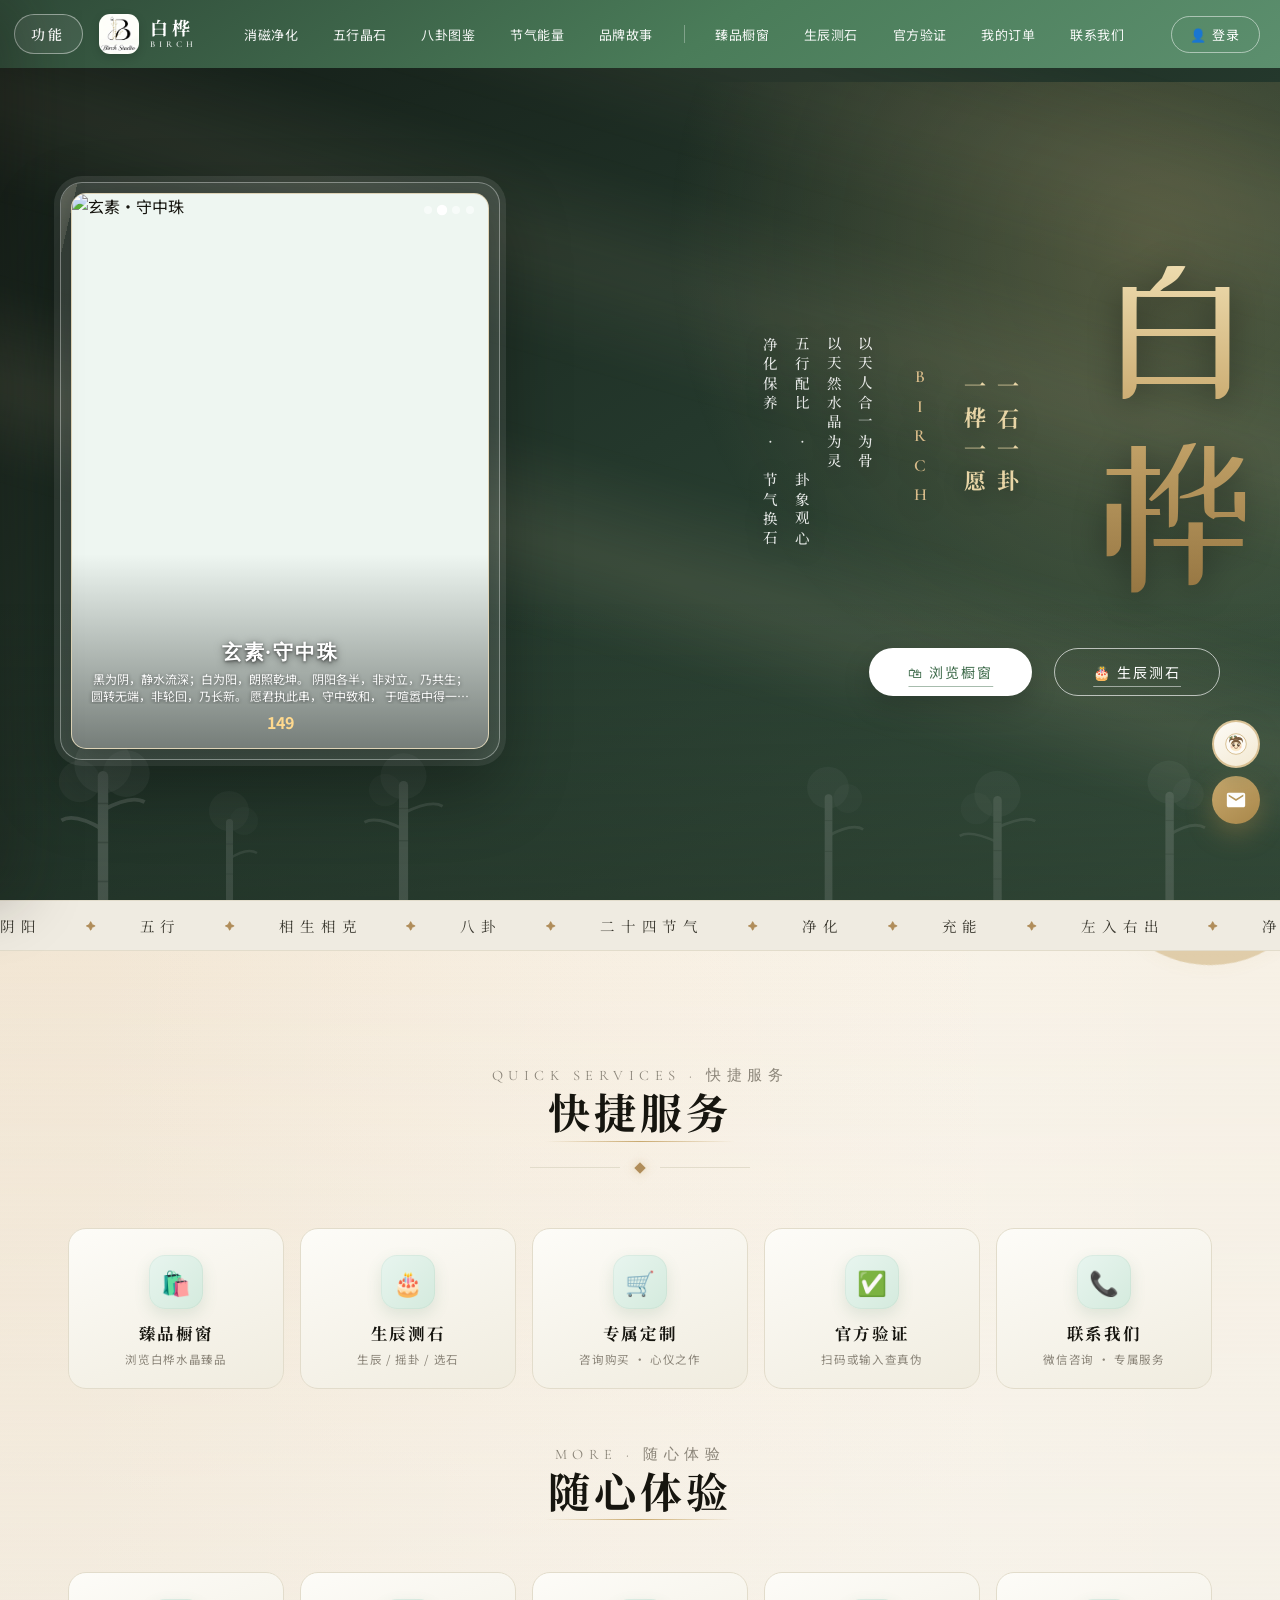
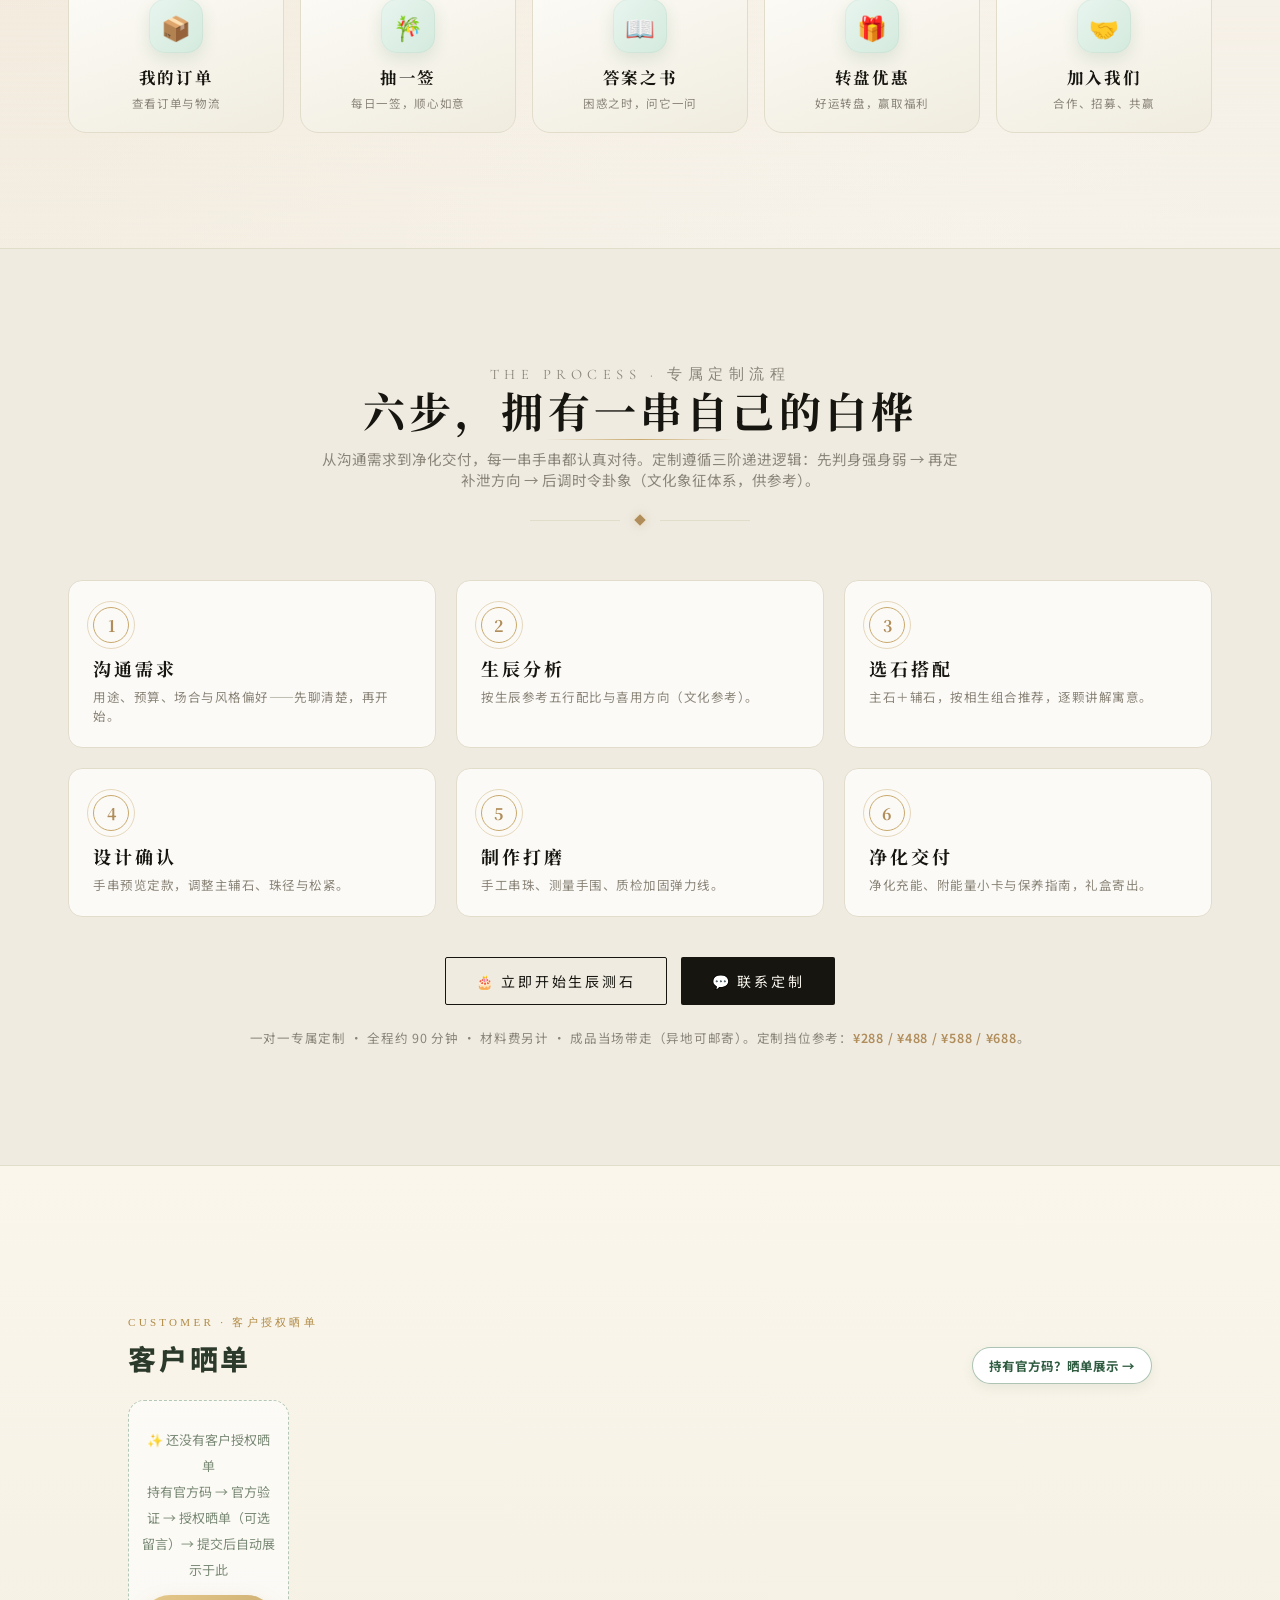
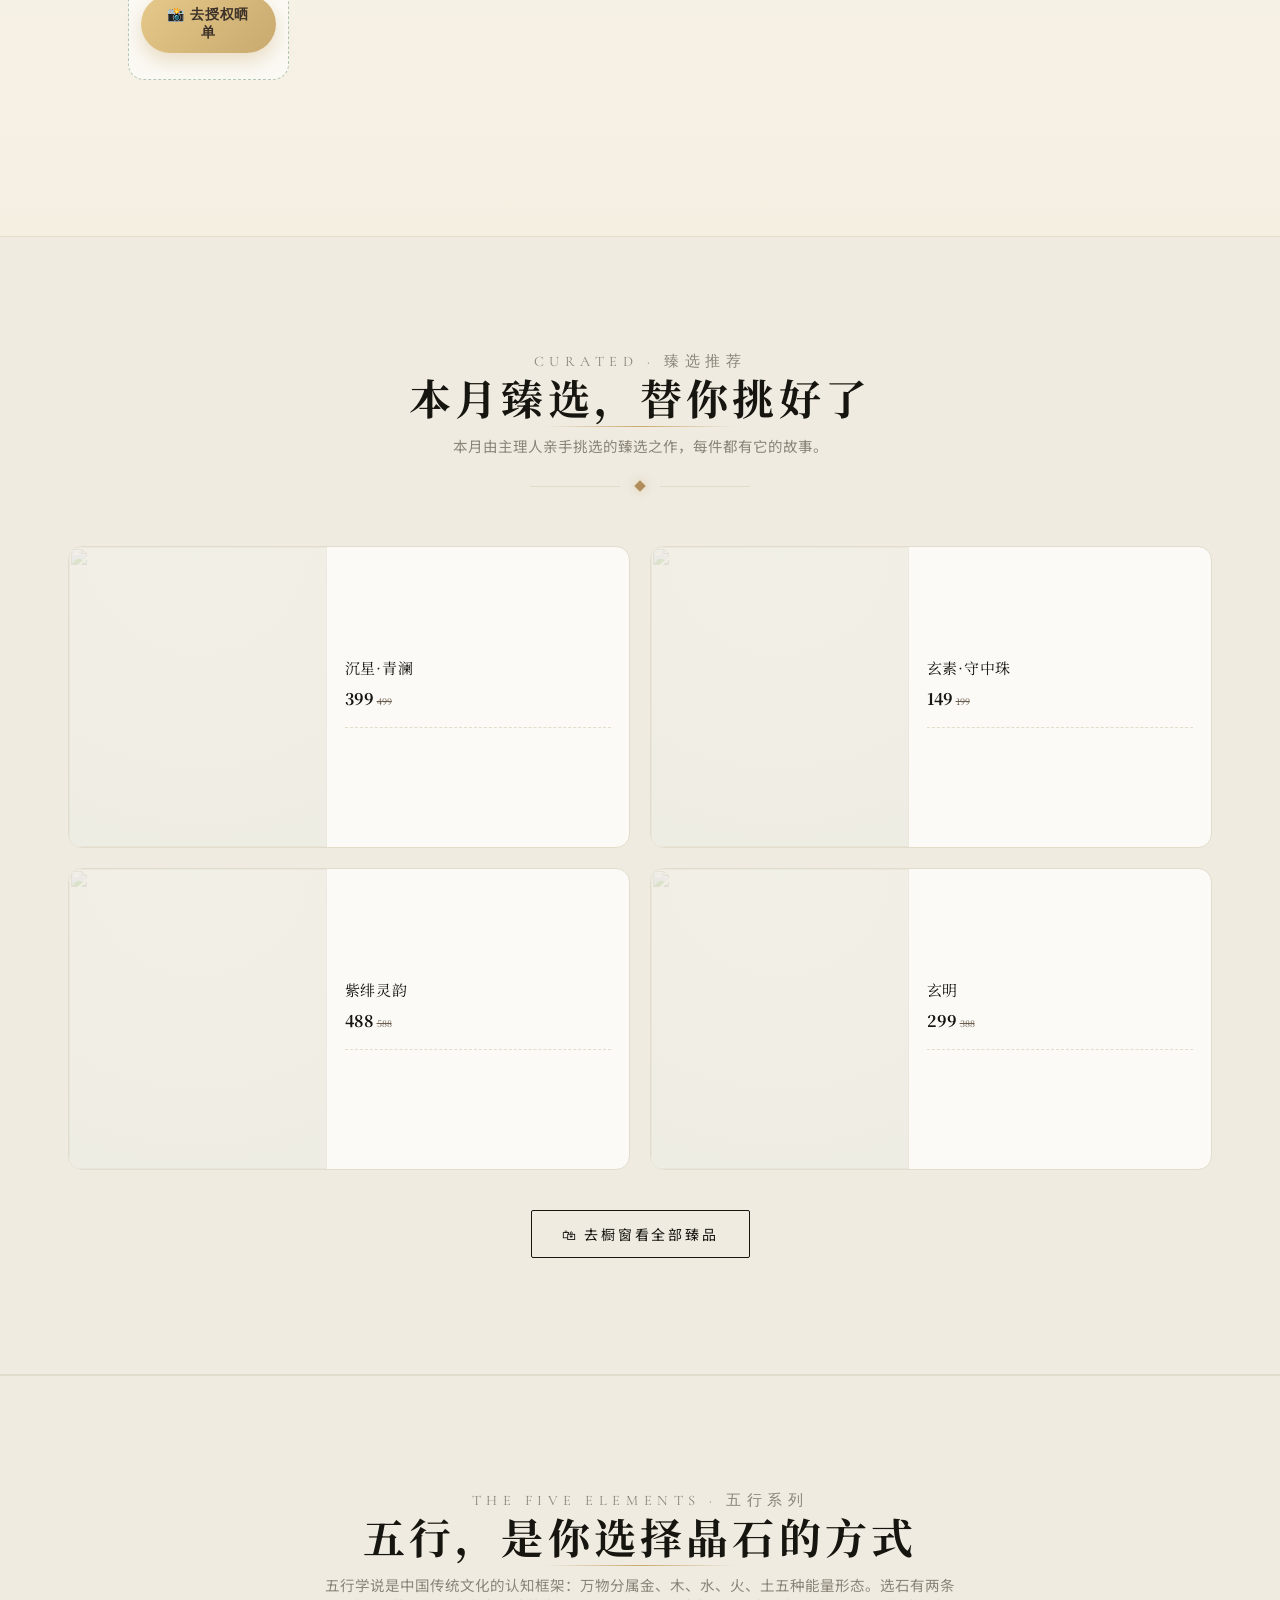
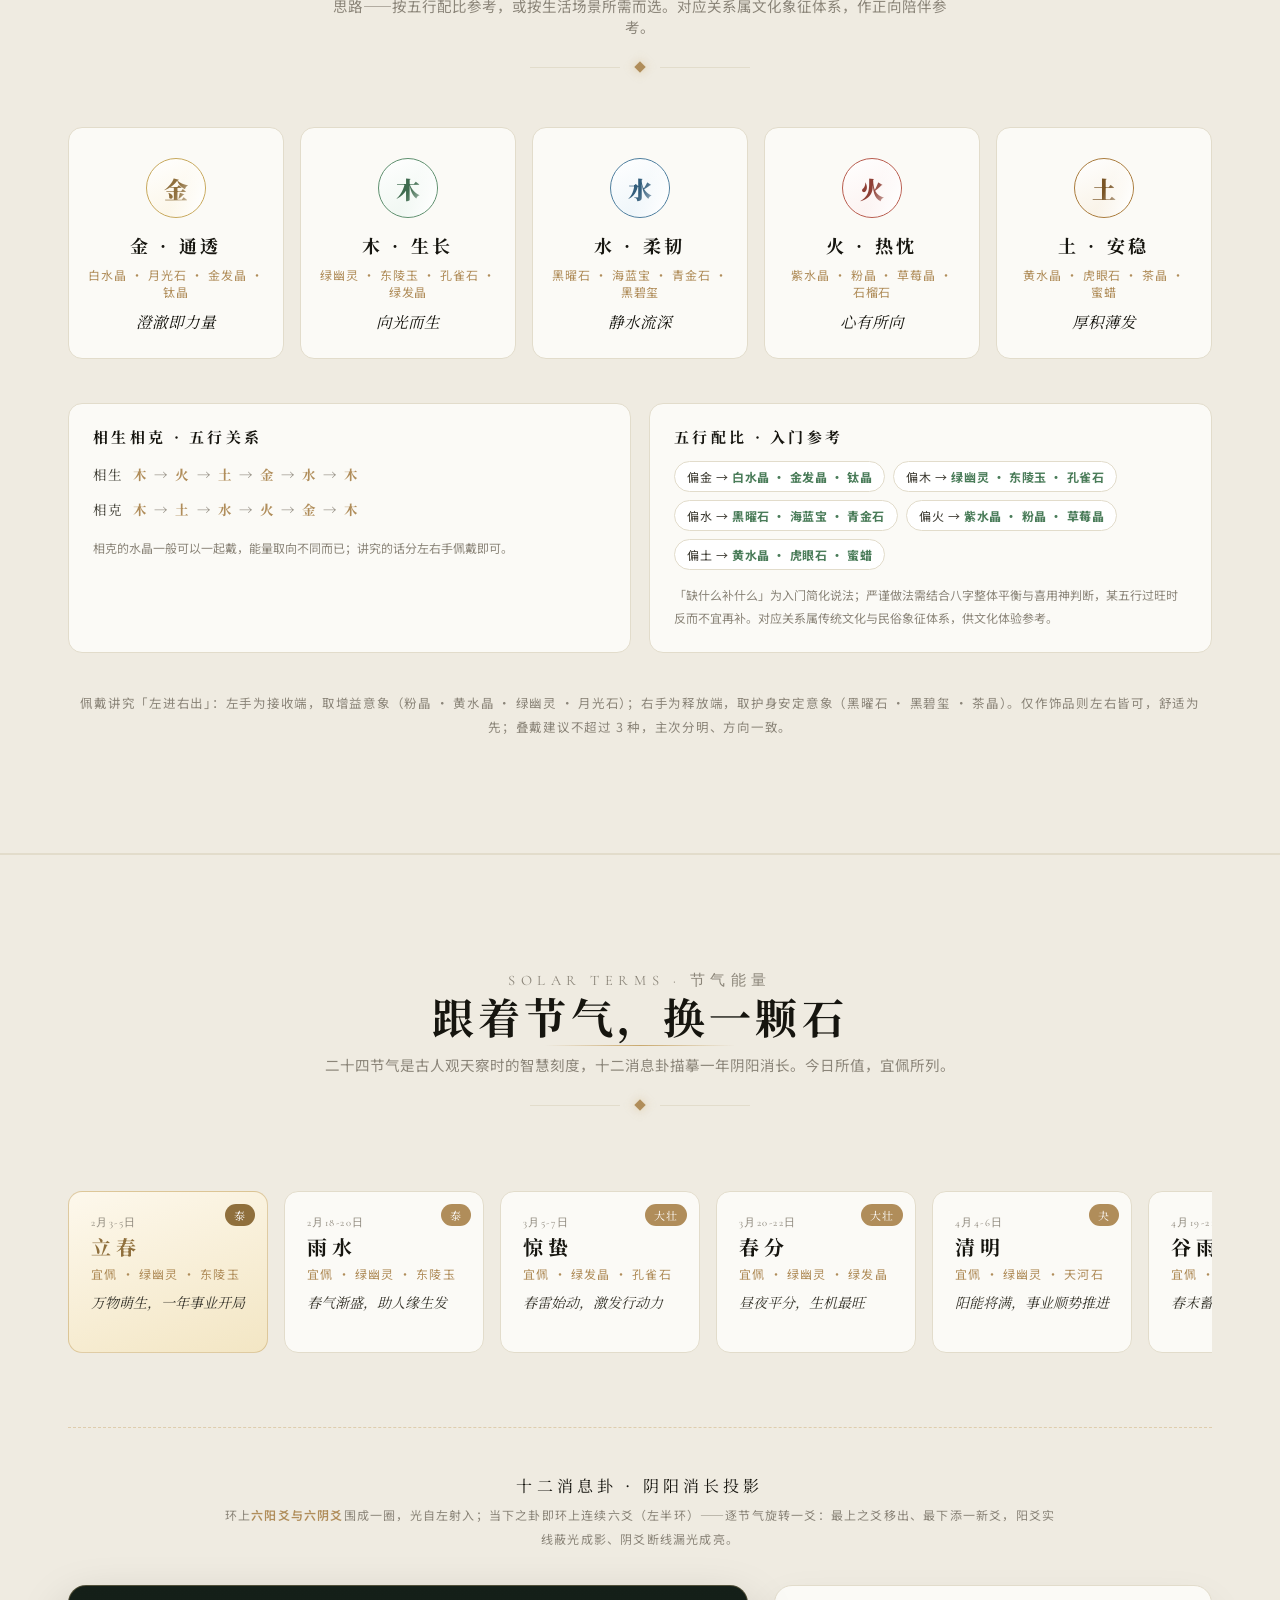
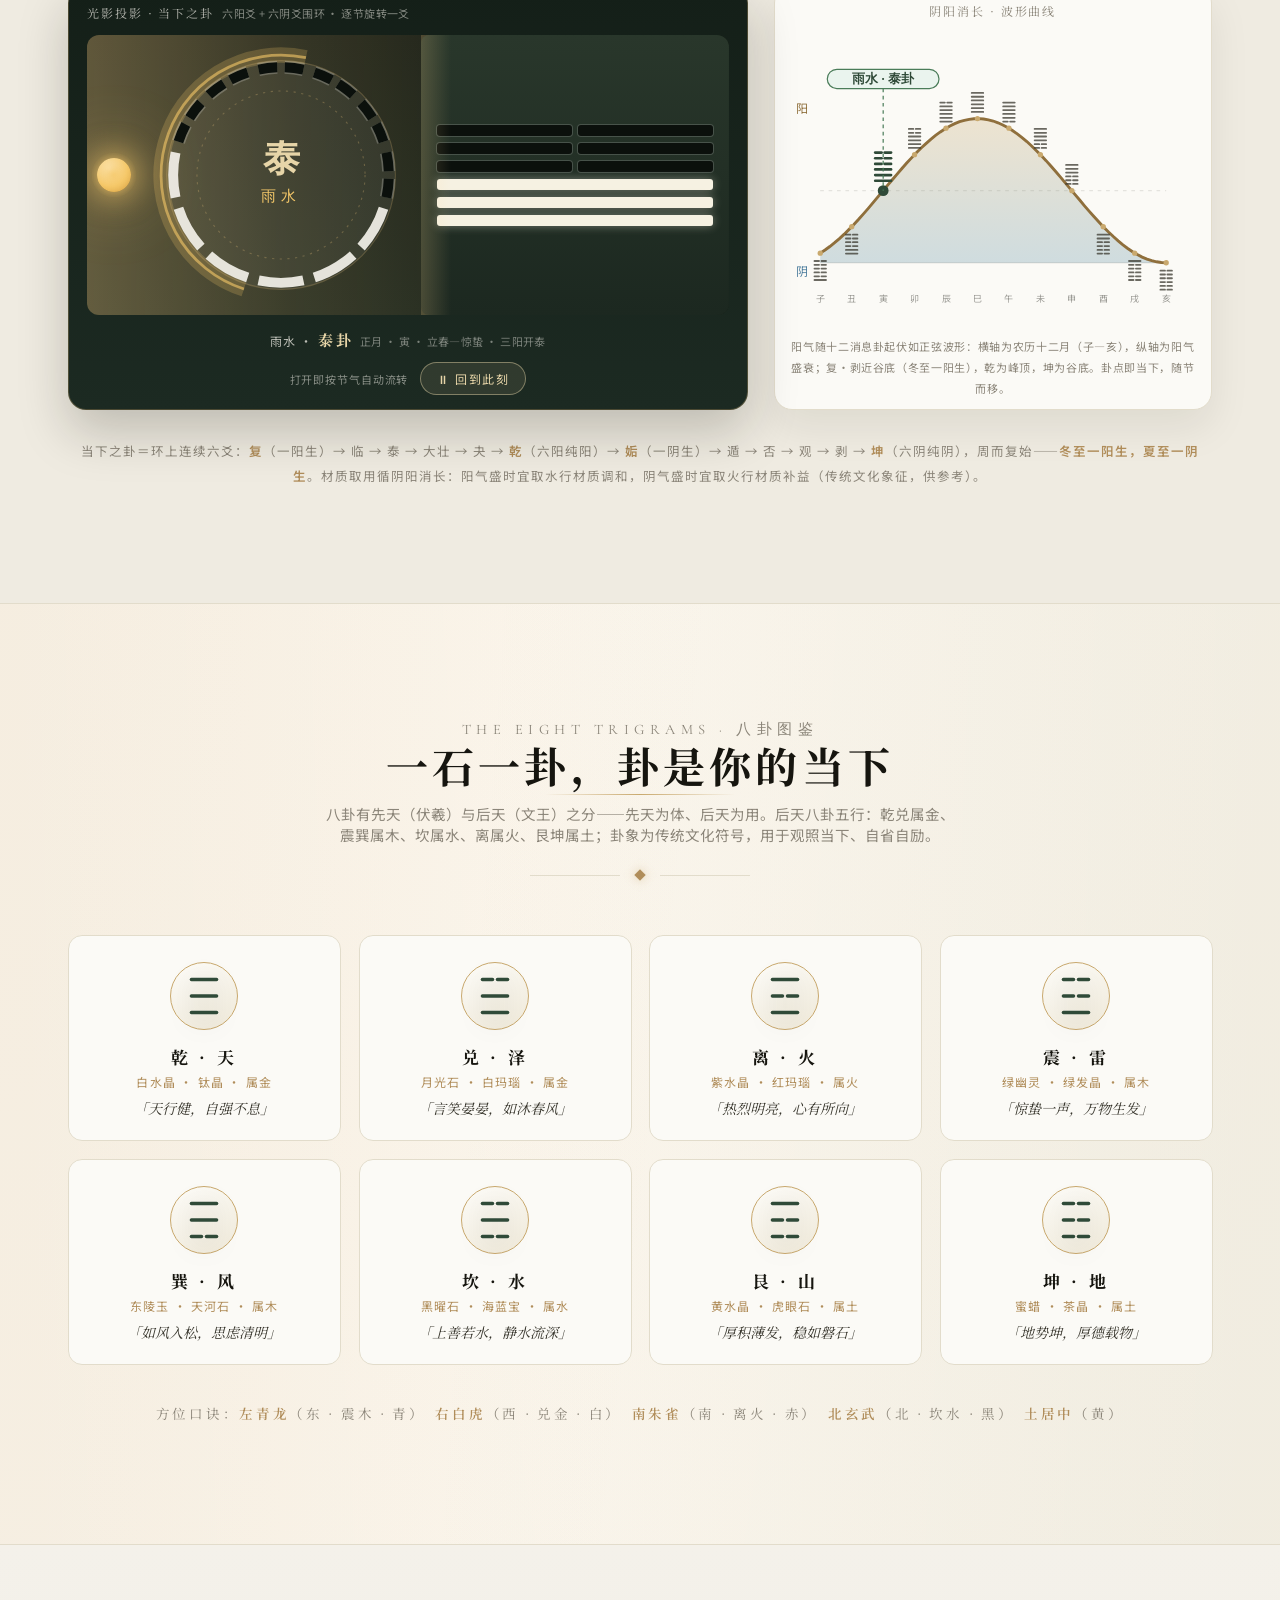
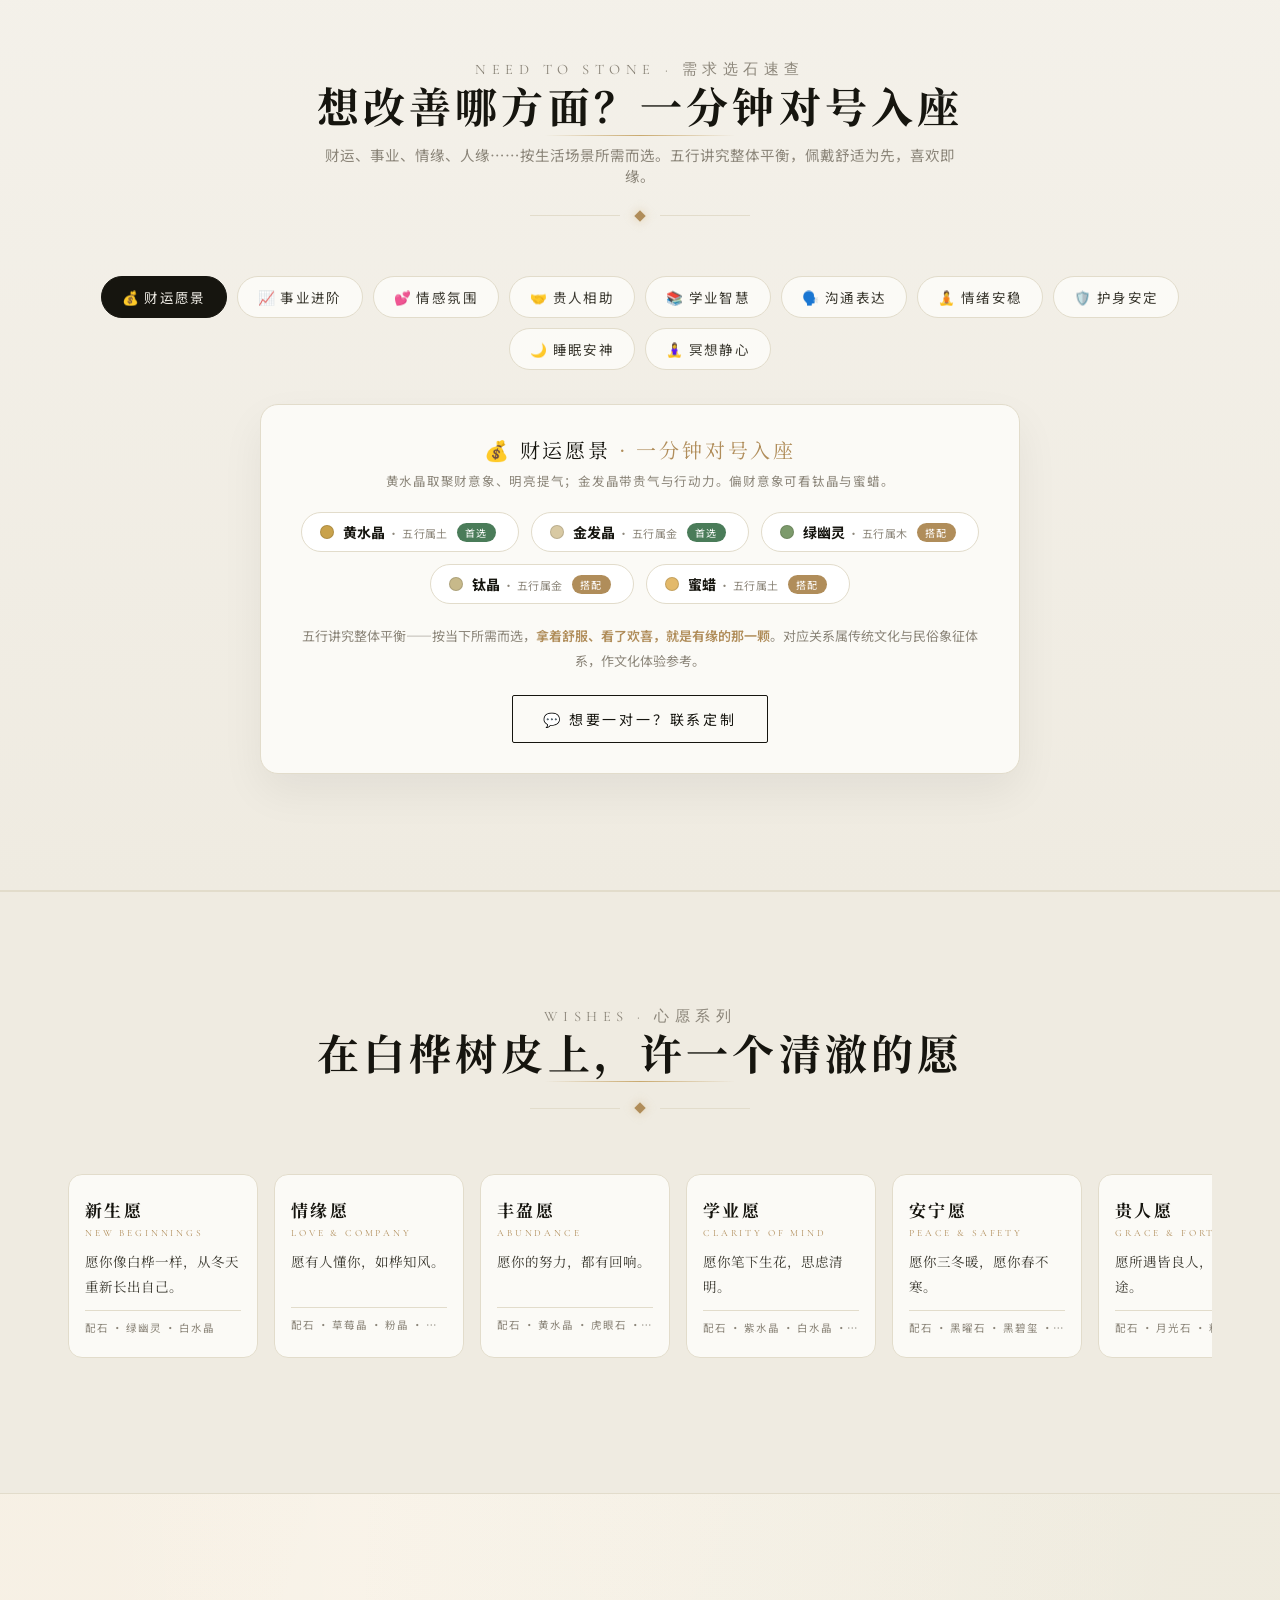
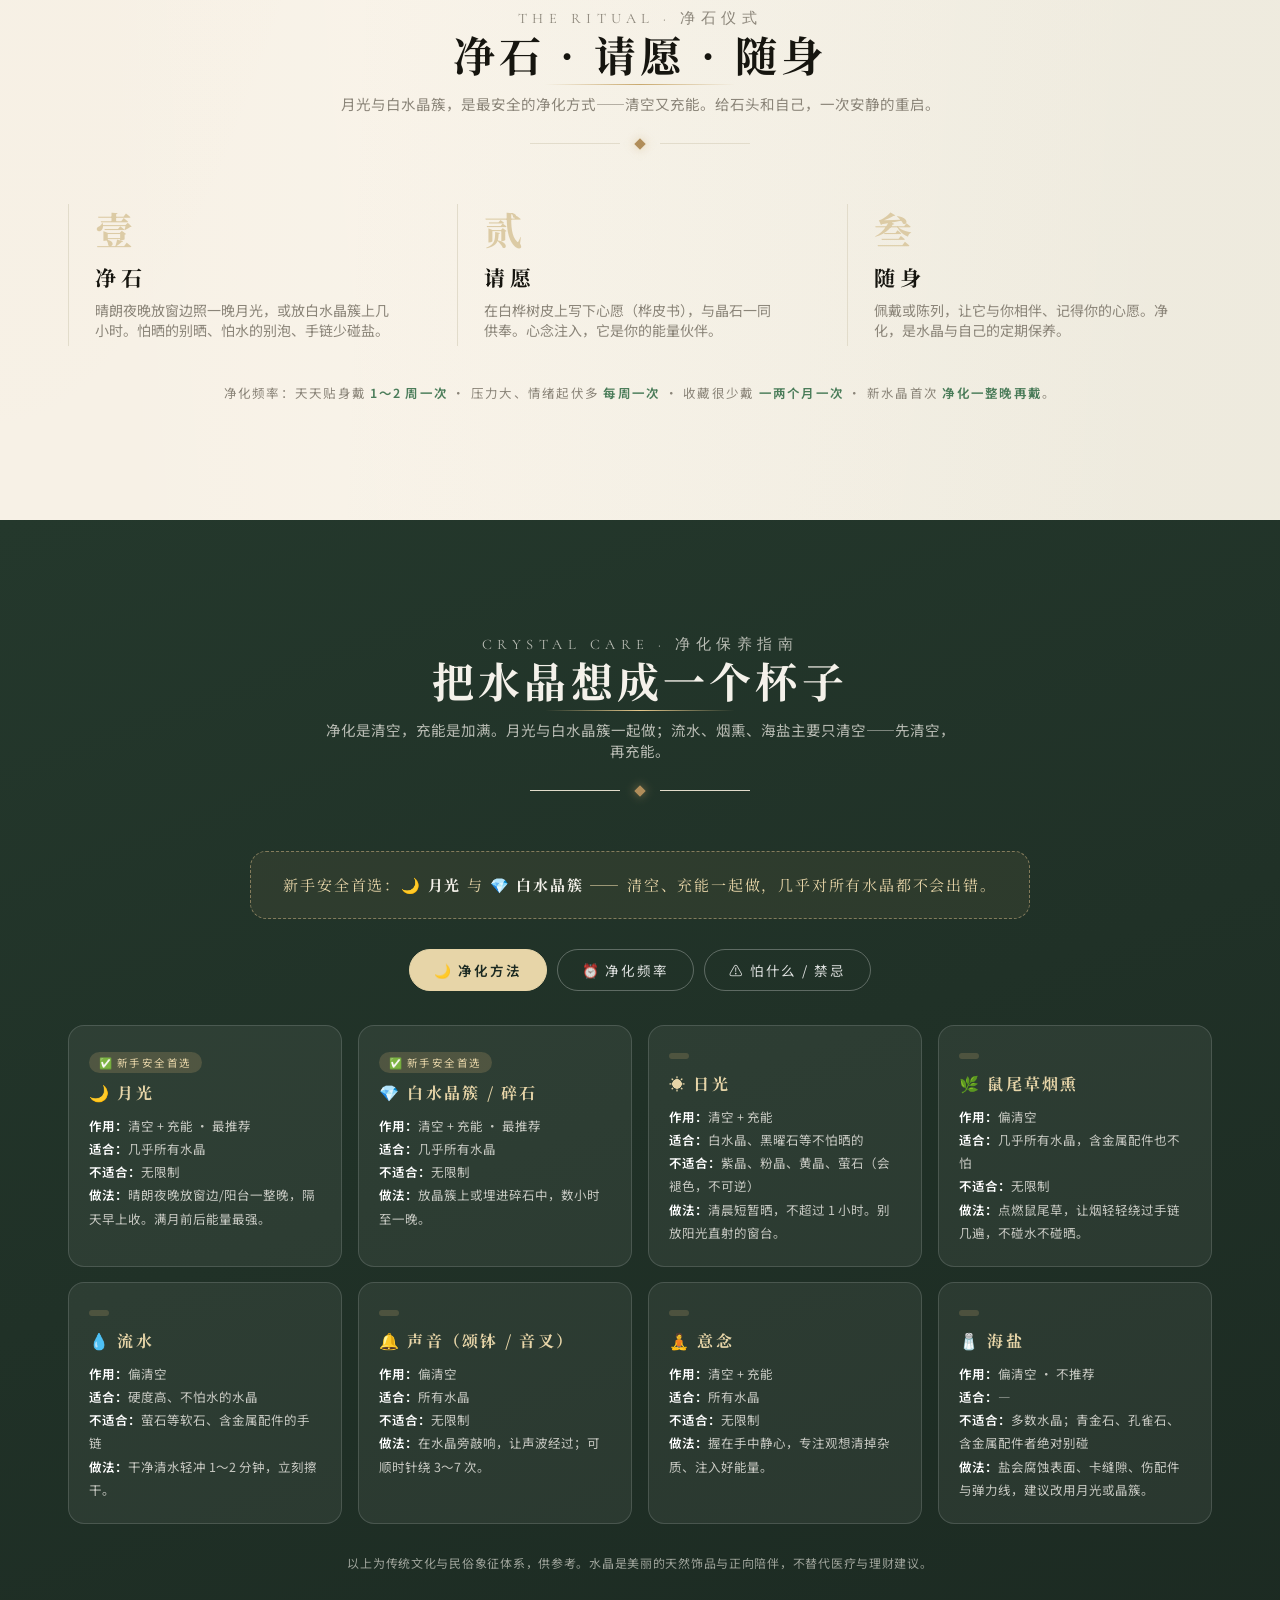
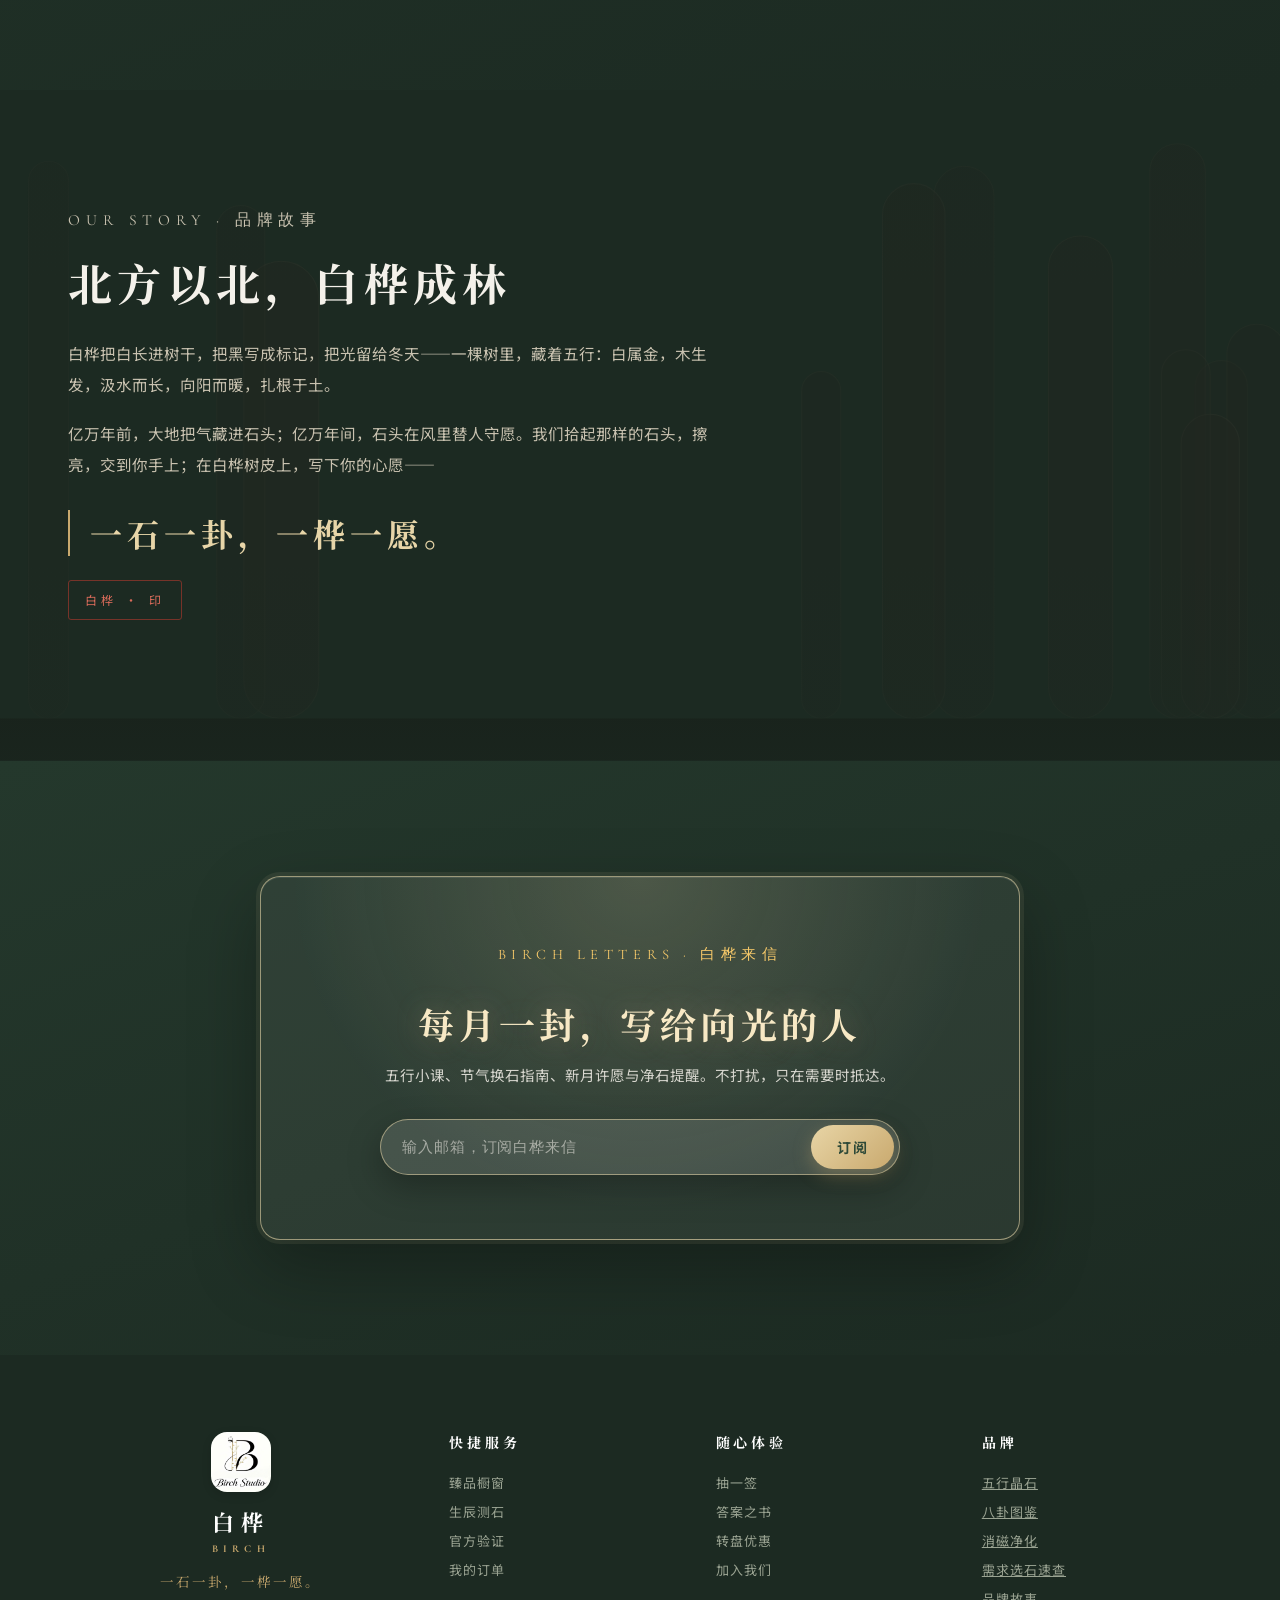
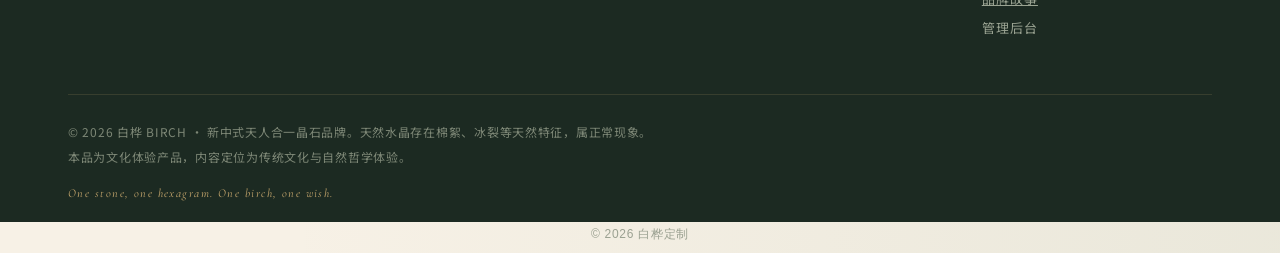
==== commit 37a43f9a: "2026-11-13 破除静态缓存：index.html" ====
--- a/index.html
+++ b/index.html
@@ -2651,7 +2651,7 @@
 <script src="js/bundle.js" defer></script>
 <!-- 邮件收件人修复：客户通知改投客户邮箱（详见 js/fixes.js 头部说明） -->
 <script defer src="js/fixes.js?v=20260916"></script>
-<script src="js/features.js?v=20260922a"></script><script>
+<script src="js/features.js?v=20261113a"></script><script>
 /* b3-ai-shim 20260922a */
 (function(){
 if(window.__b3AiHook)return;
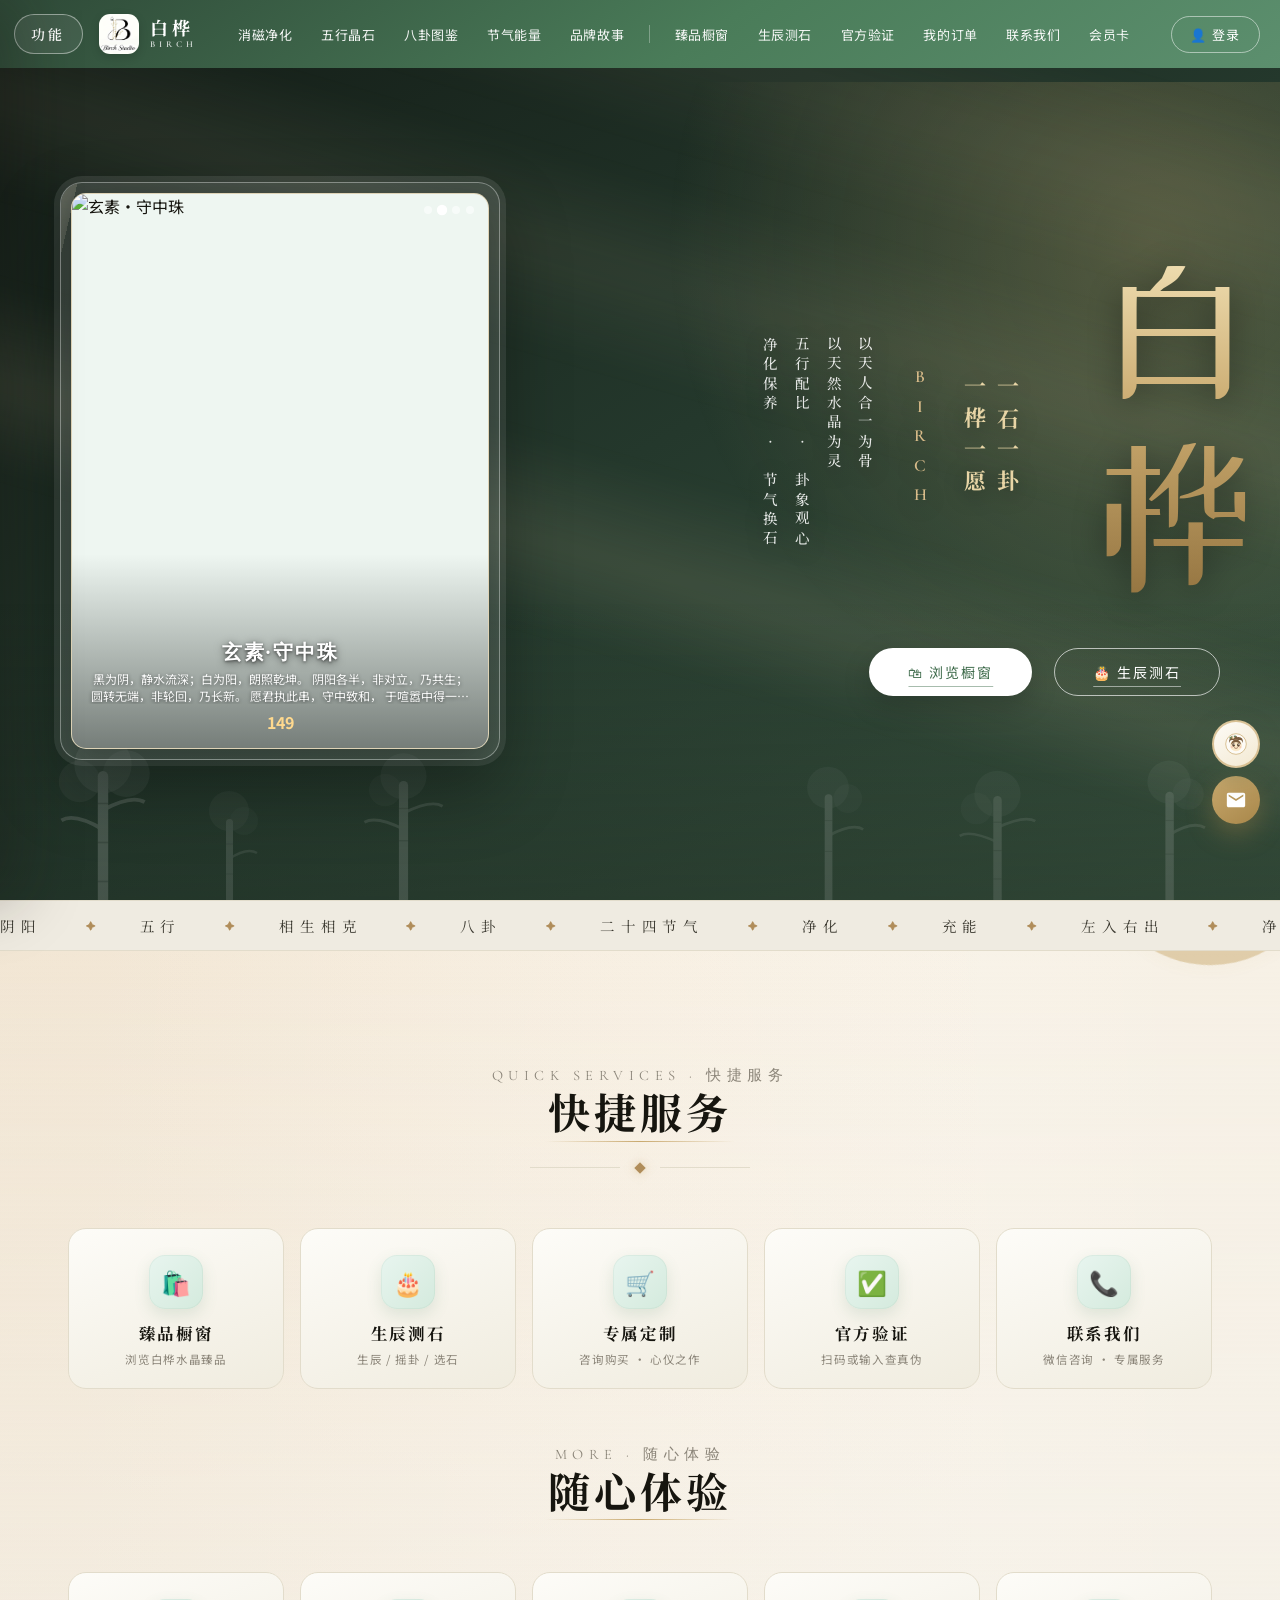
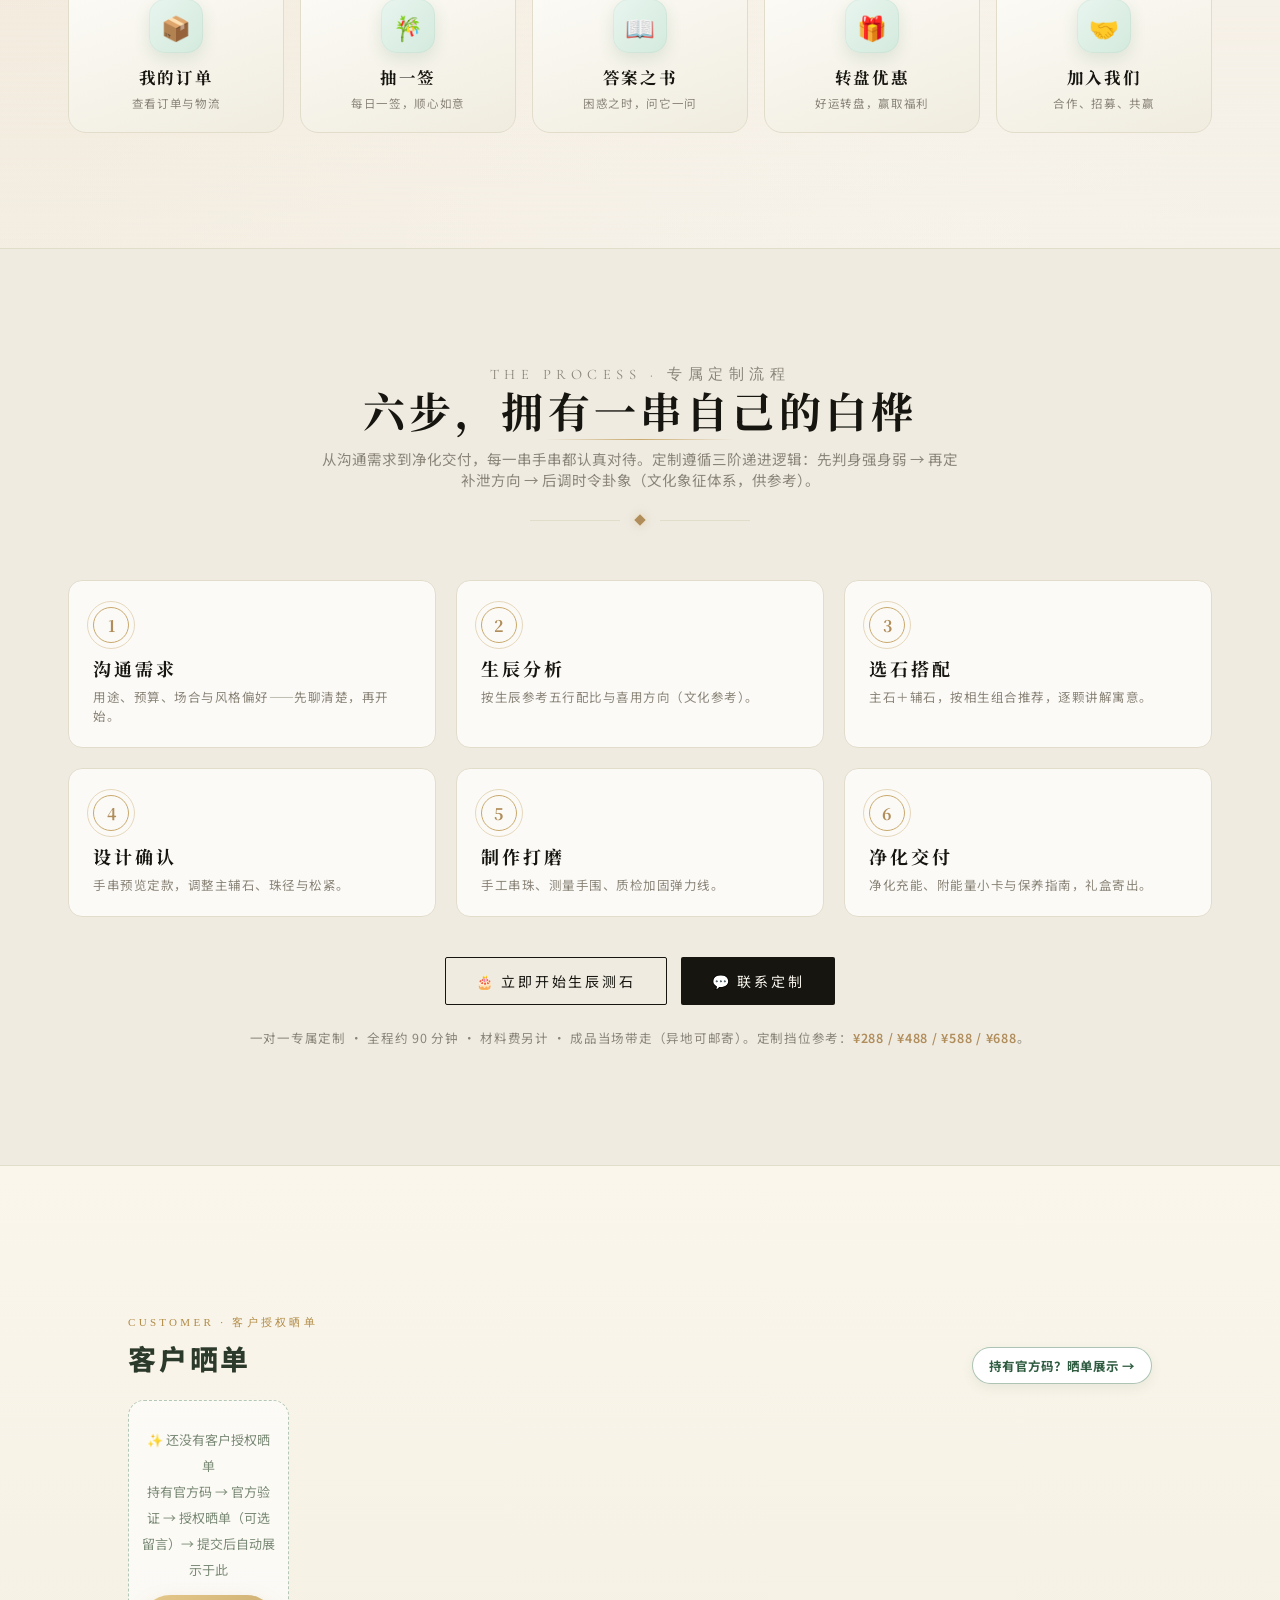
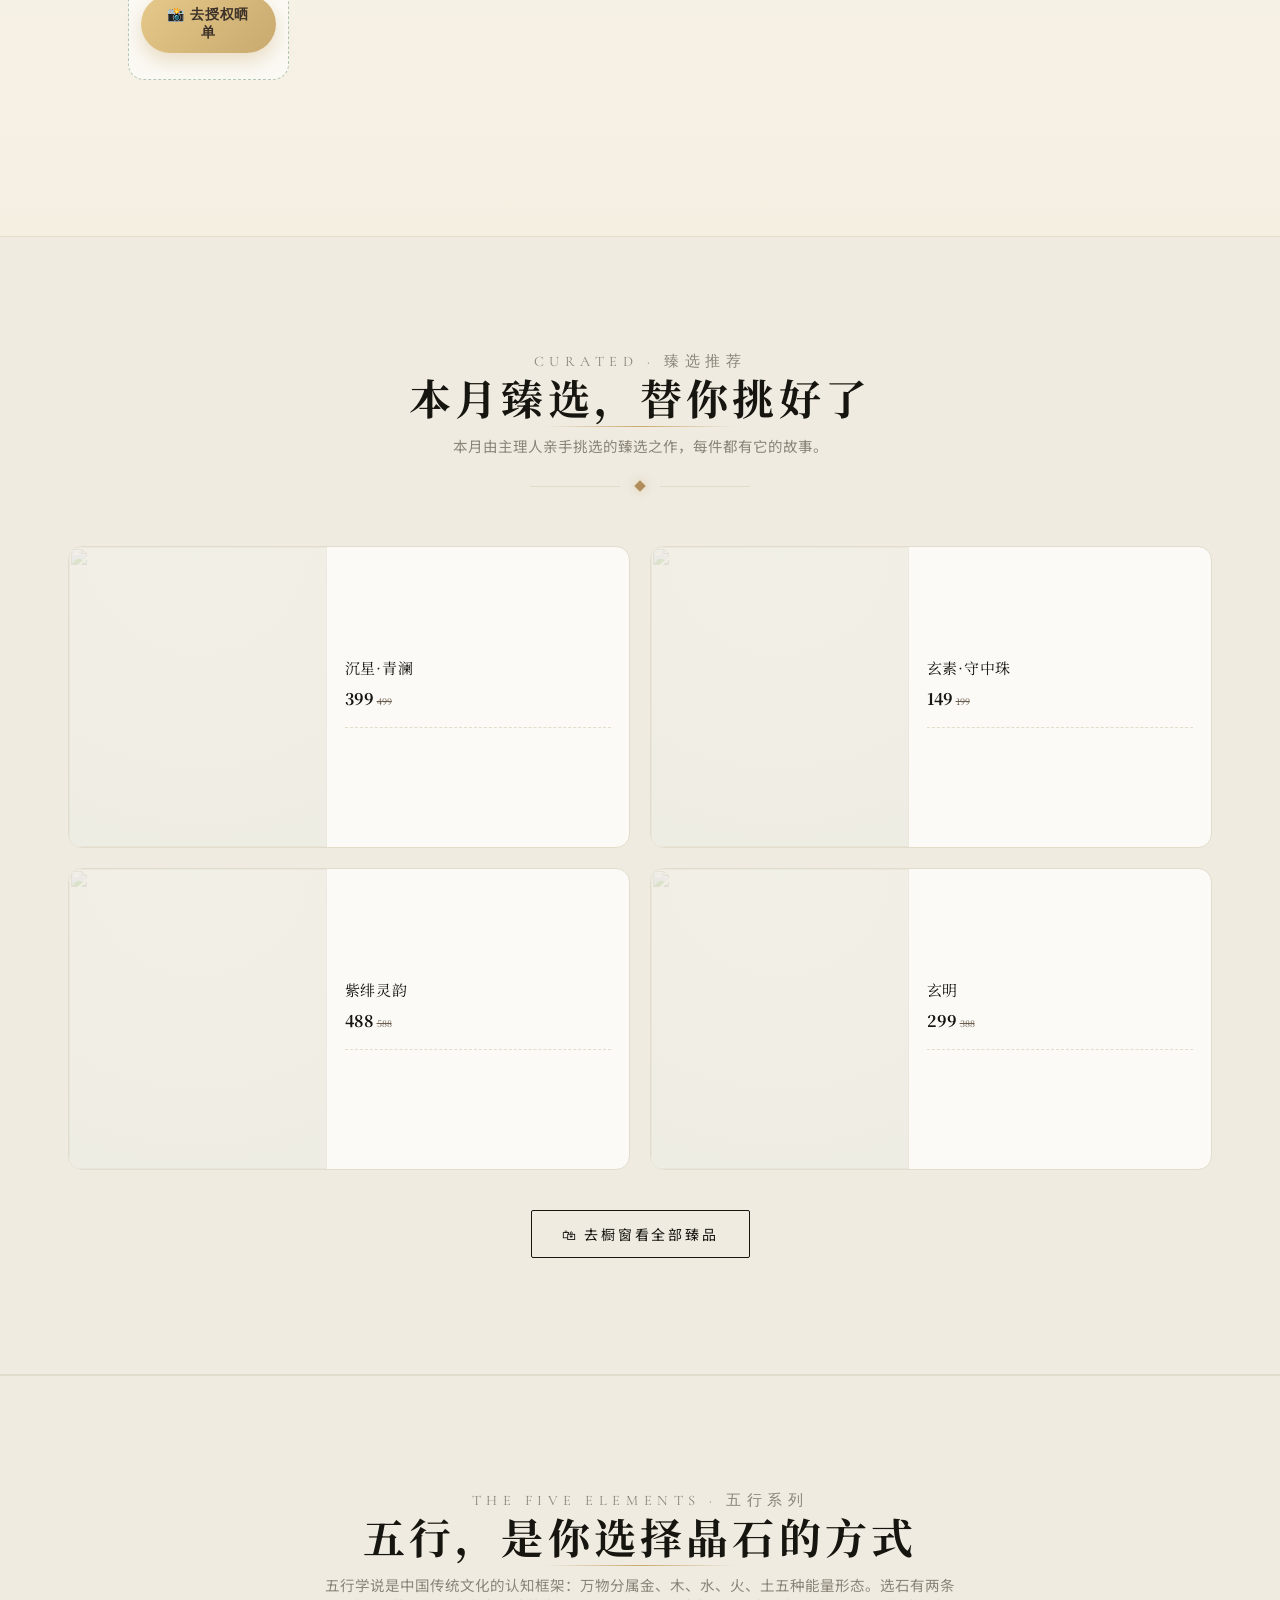
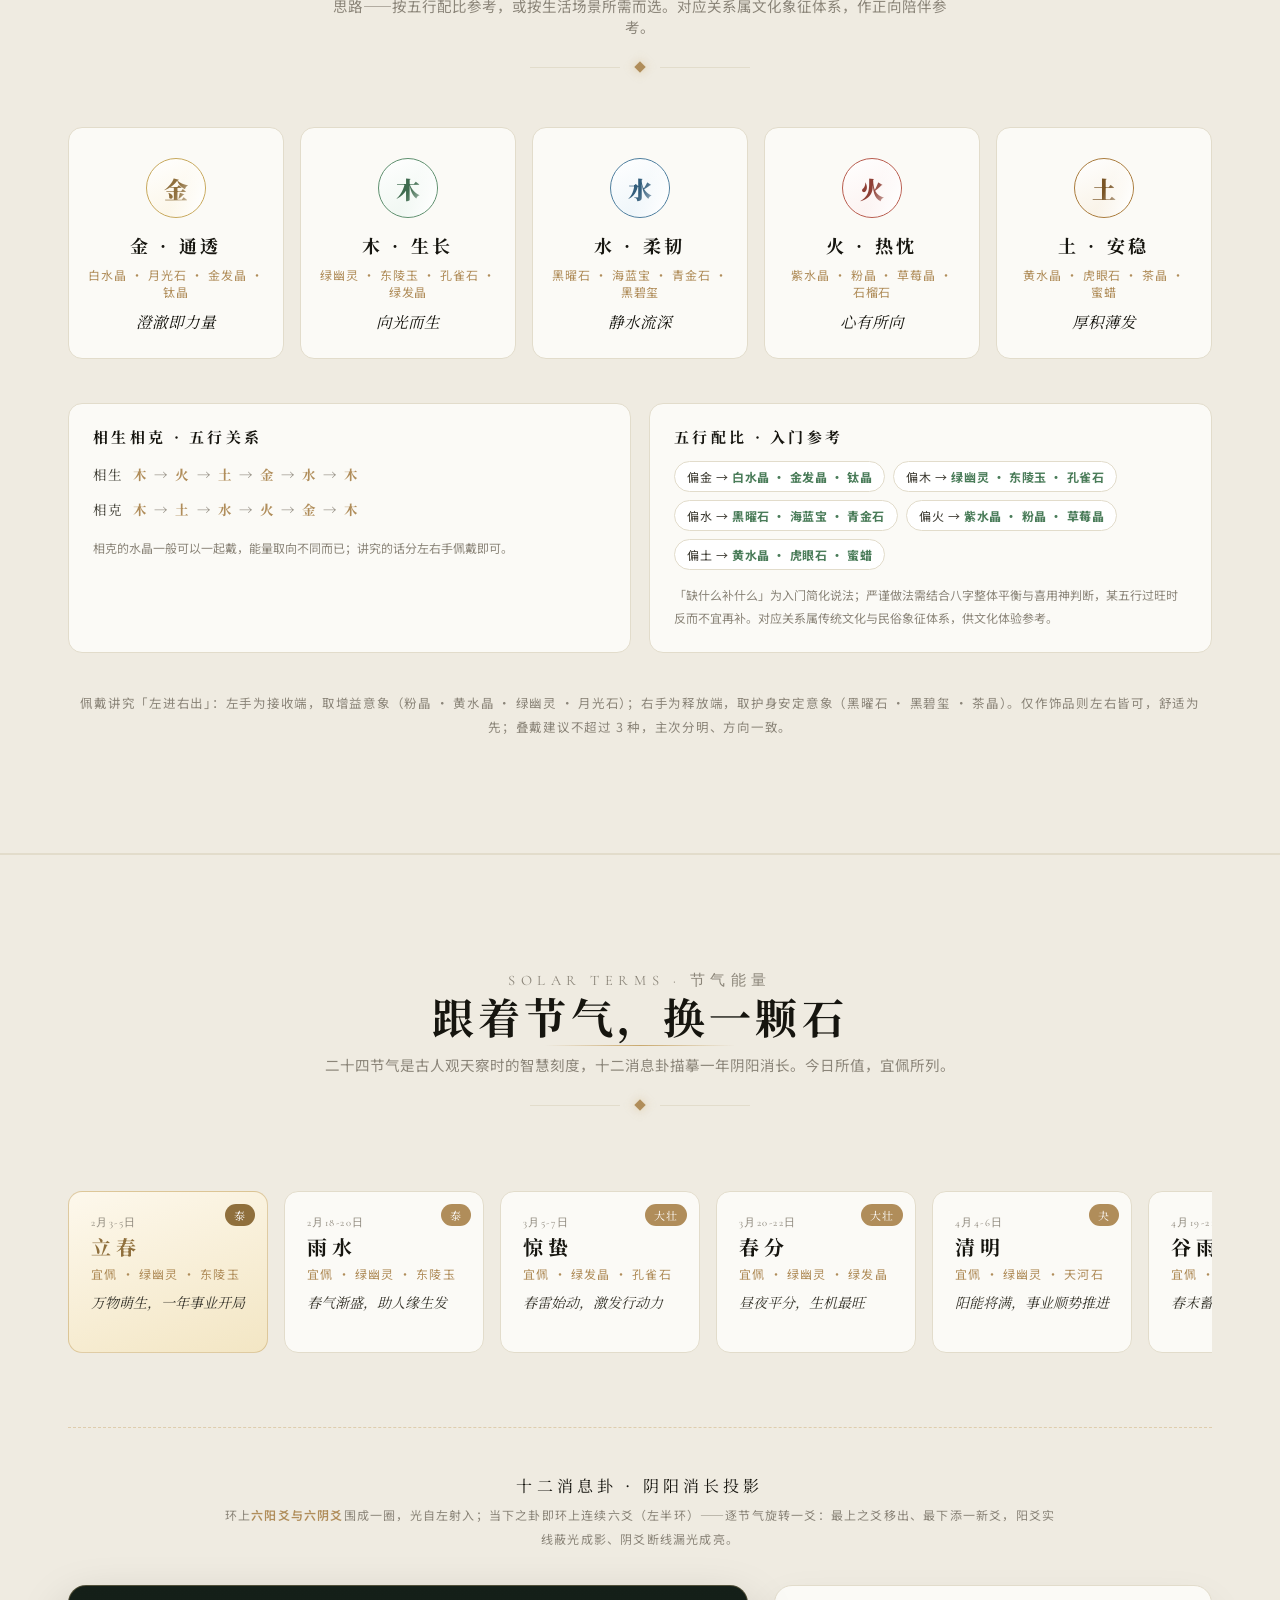
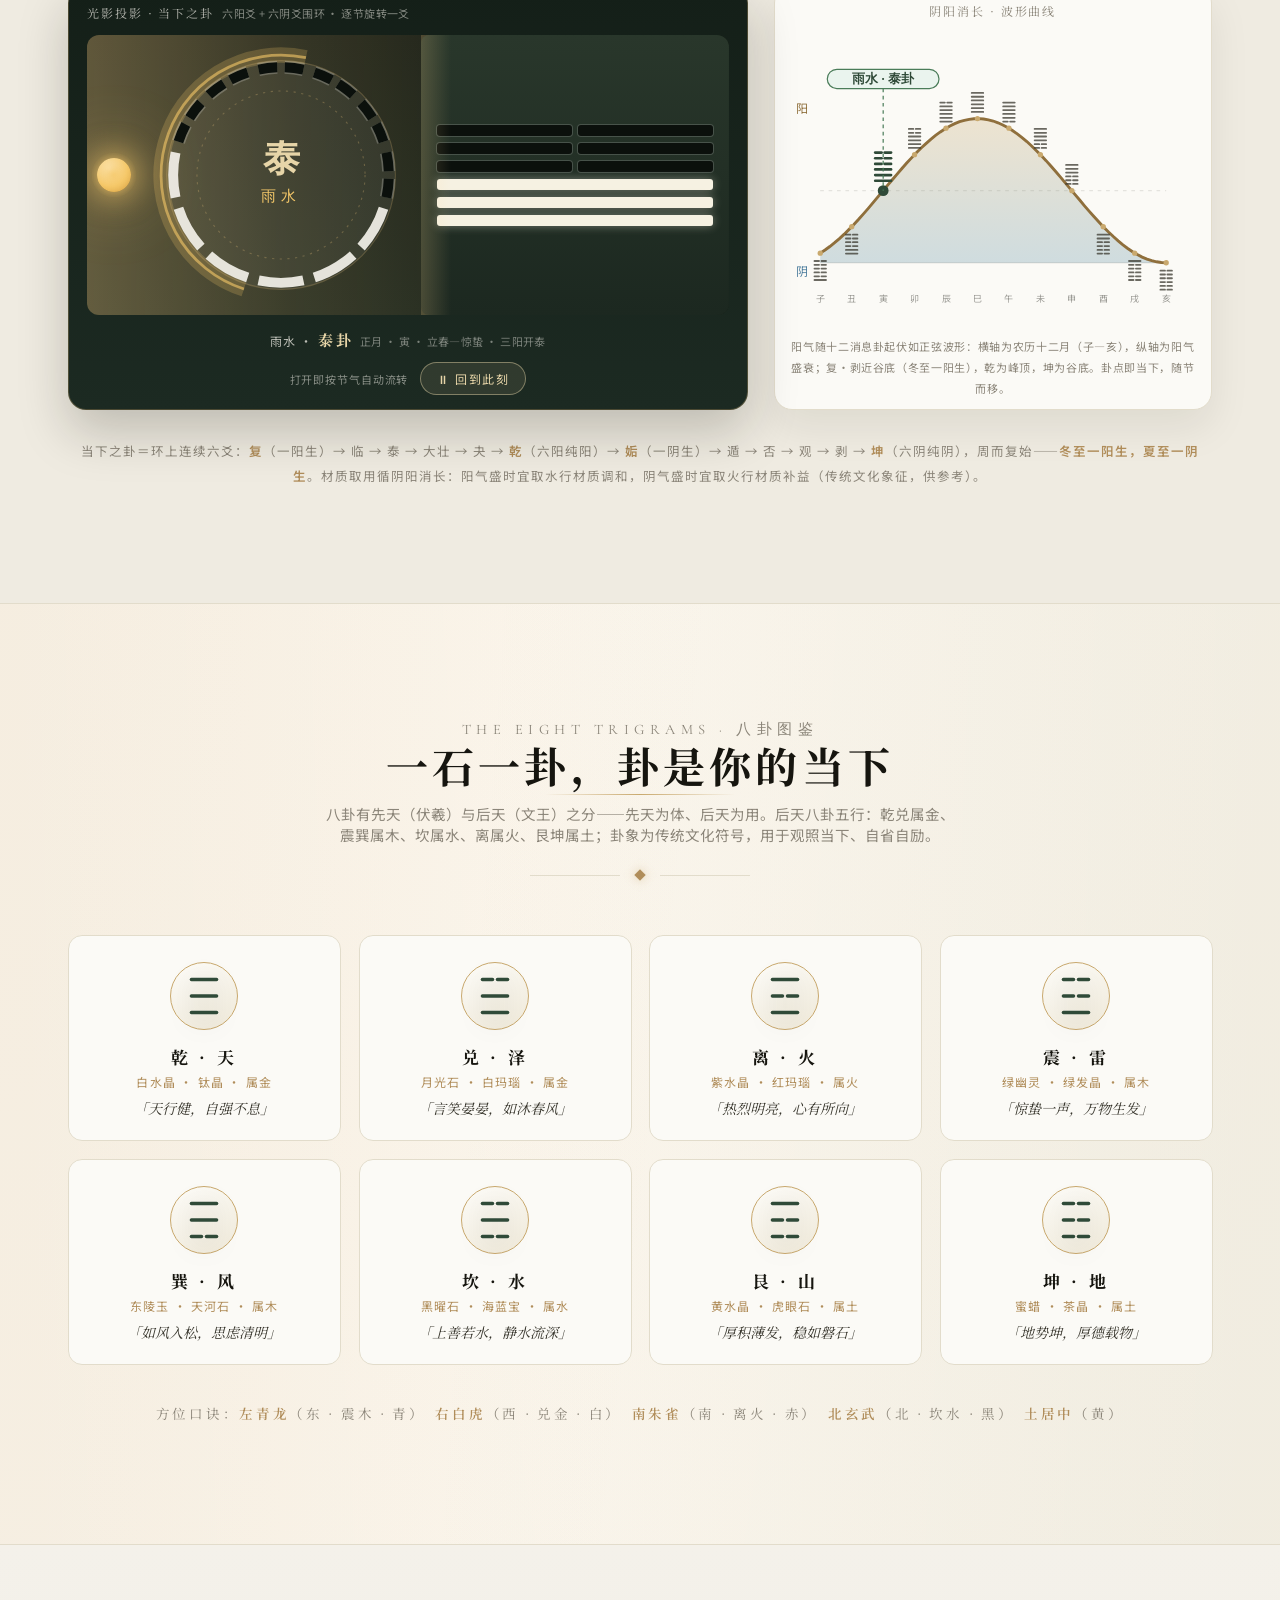
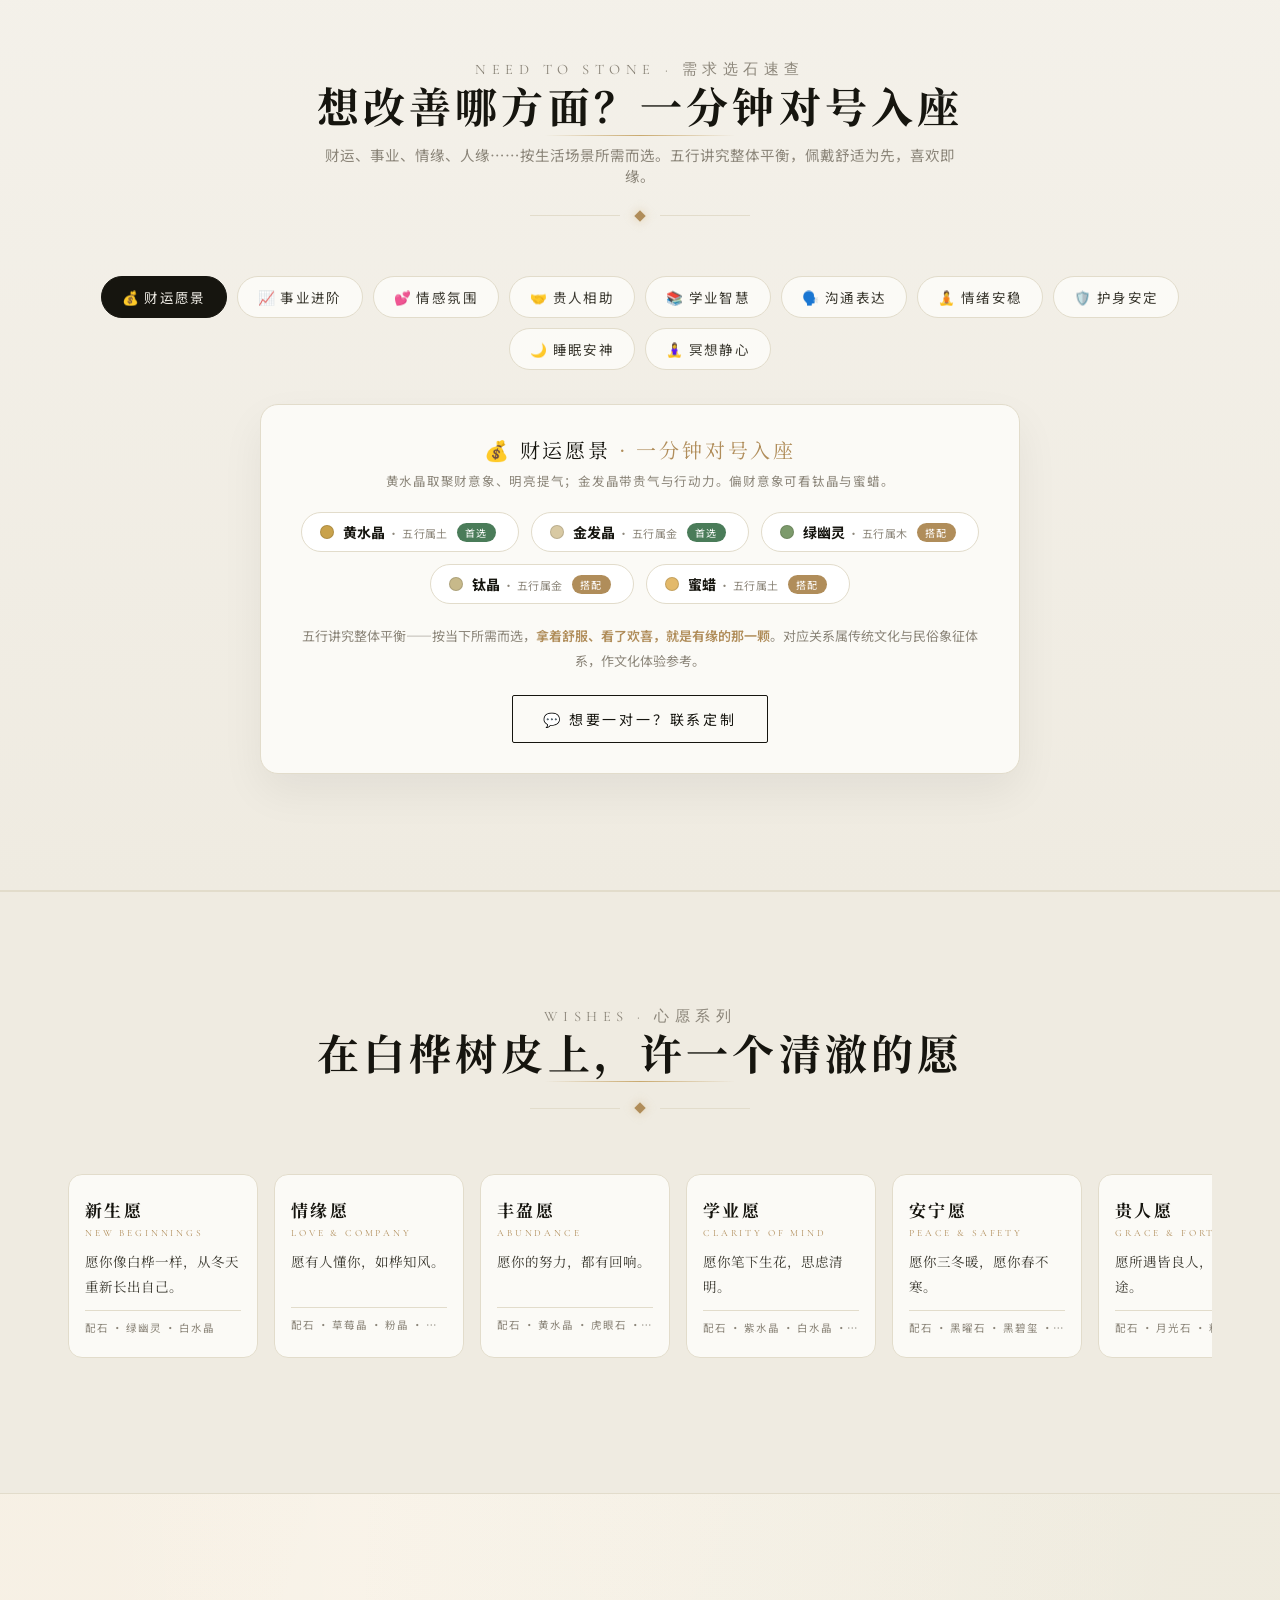
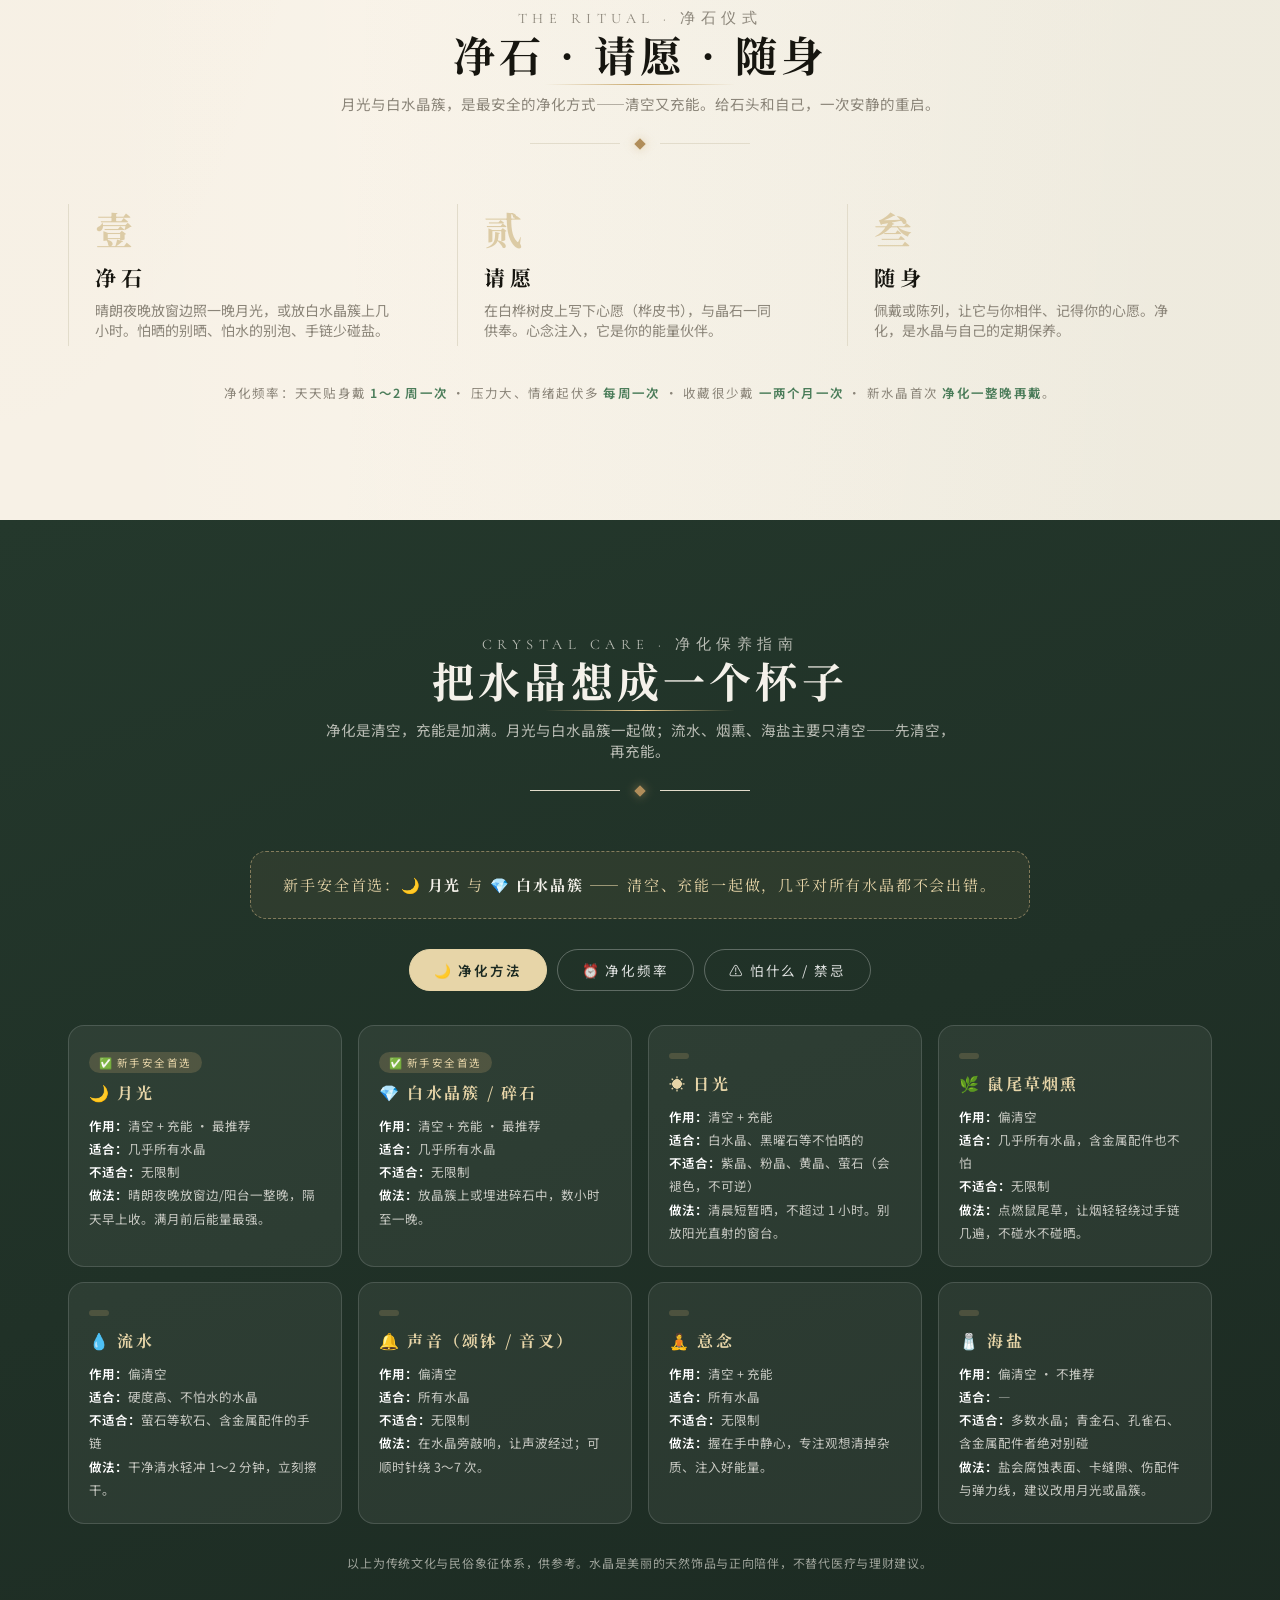
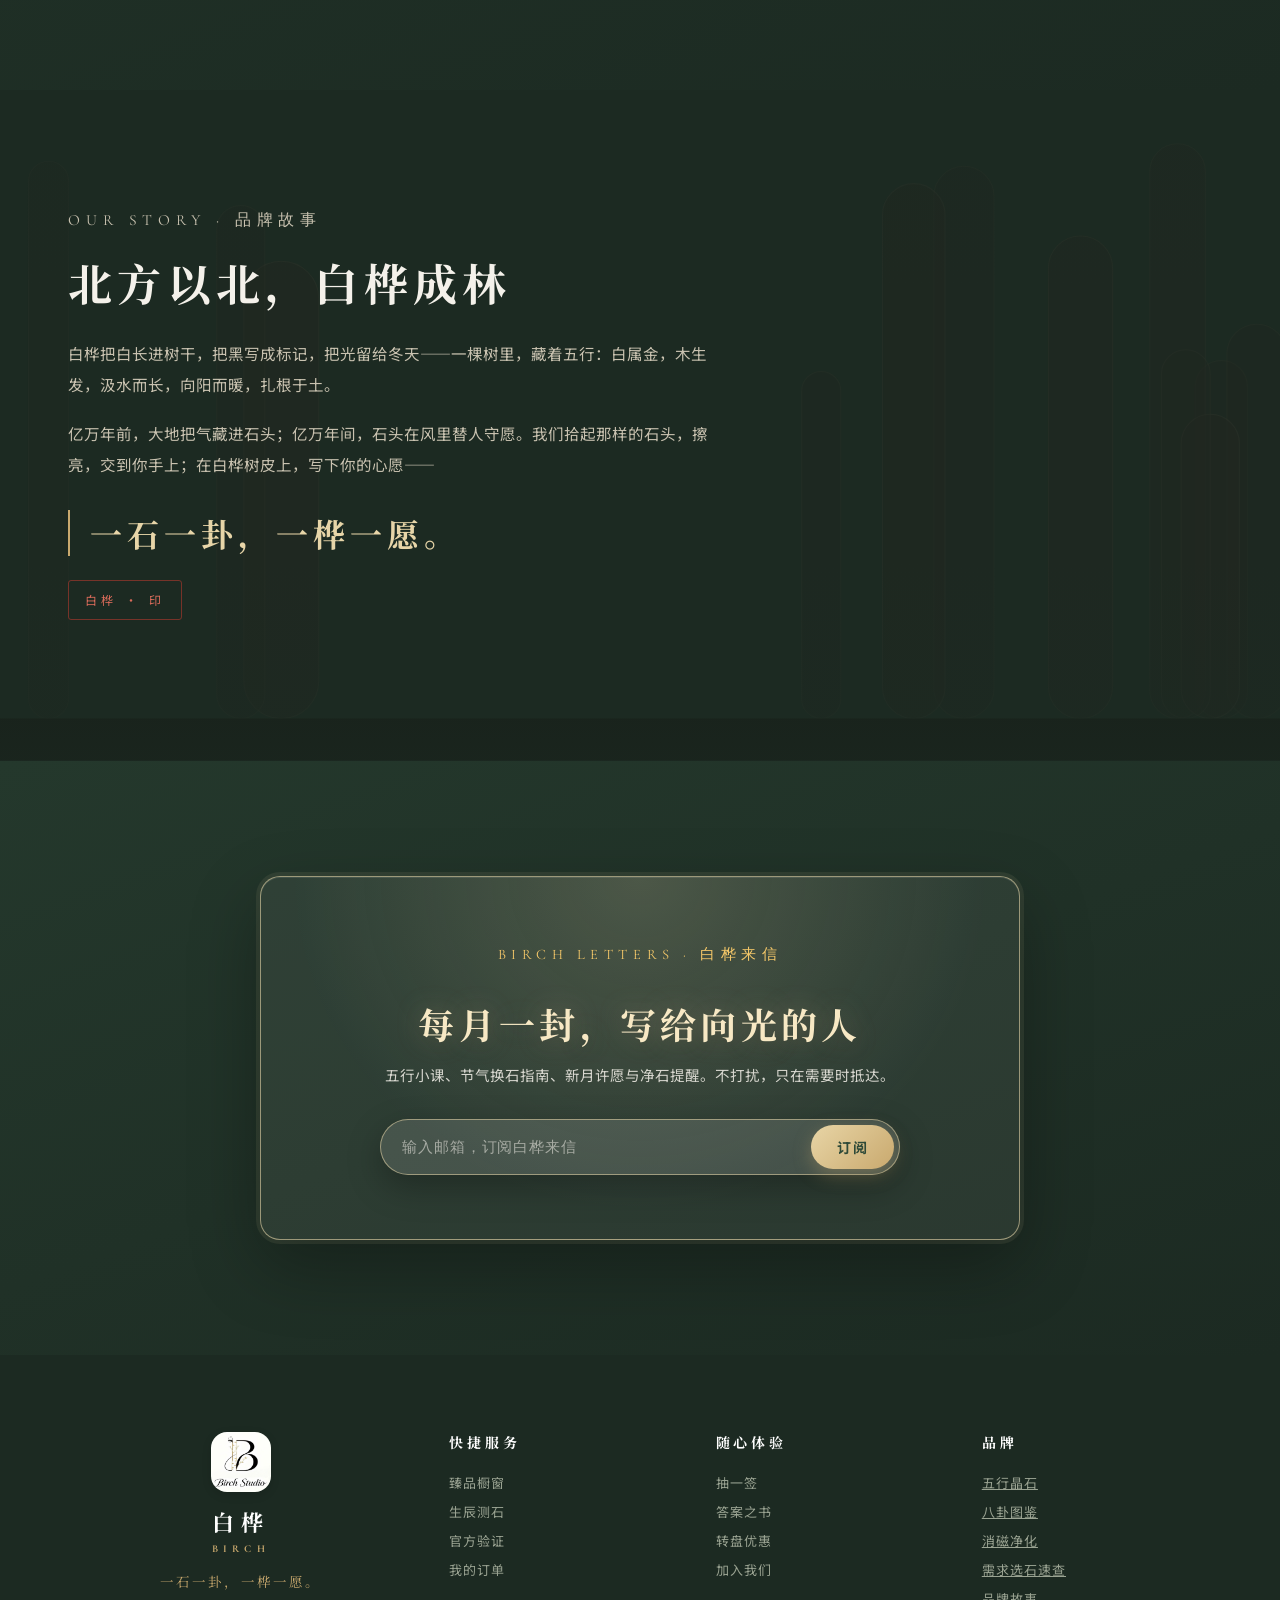
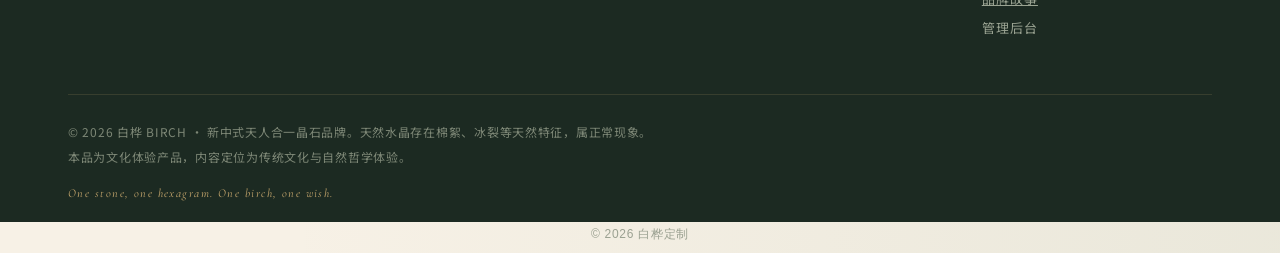
==== commit fde73792: "首页：主界面与会员卡界面改为双平行版块，支持 NFC 深链直达与返回；复用 10–20s 预加载分流，管理员走原后台" ====
--- a/index.html
+++ b/index.html
@@ -41,6 +41,49 @@
   <link rel="stylesheet" href="js/motion.css?v=20260916b">
   <!-- 光影层：界面背景（桦皮纸纹 + 暖光斑）/ 首屏环境动效 / 入场编排 / 五色令牌 -->
   <link rel="stylesheet" href="js/theme.css?v=20260918a">
+<link rel="stylesheet" href="js/member.css?v=20261112m">
+<link rel="stylesheet" href="js/orders-ui.css?v=20261111c">
+
+<style id="blViewStyle">
+/* ===== 主界面 / 会员卡界面：两个平行版块 ===== */
+#blMainView { display: block; }
+body.bl-mode-member #blMainView { display: none !important; }
+#blMemberView {
+  display: none; position: fixed; inset: 0; z-index: 99990;
+  flex-direction: column; overflow-y: auto; -webkit-overflow-scrolling: touch;
+  overscroll-behavior: contain;
+  background: radial-gradient(120% 90% at 50% 0%, #FFFDF8 0%, #F7F1E6 48%, #EEE6D6 100%);
+}
+body.bl-mode-member #blMemberView { display: flex; }
+.bl-mv-bar {
+  position: sticky; top: 0; z-index: 3; flex: none;
+  display: flex; align-items: center; justify-content: space-between; gap: 12px;
+  padding: 13px 18px; background: rgba(255,253,248,.94);
+  -webkit-backdrop-filter: blur(8px); backdrop-filter: blur(8px);
+  border-bottom: 1px solid #e4dccd;
+}
+.bl-mv-brand { font-size: 16px; font-weight: 700; color: #2f4a38; letter-spacing: .5px; }
+.bl-mv-brand em { font-style: normal; color: #c9a96e; font-size: 11px; margin-left: 6px; letter-spacing: 1px; }
+.bl-mv-back {
+  border: 1px solid #c8d9c8; background: #fff; color: #3d3229;
+  border-radius: 999px; padding: 9px 16px; font-size: 14px; cursor: pointer; white-space: nowrap;
+}
+.bl-mv-back:hover { background: #f3ede2; }
+#mcStage { flex: 1 1 auto; display: flex; align-items: flex-start; justify-content: center; padding: 22px 16px 44px; }
+#mcStage #mcHost { width: 100%; max-width: 760px; }
+/* 版块内：把原来的 fixed 遮罩面板改成普通页面内容 */
+#mcStage .mc-panel {
+  position: static !important; inset: auto !important; z-index: auto !important;
+  display: flex !important; align-items: flex-start !important; justify-content: center !important;
+  padding: 0 !important; background: none !important;
+  -webkit-backdrop-filter: none !important; backdrop-filter: none !important;
+}
+#mcStage .mc-sheet {
+  max-width: 760px !important; max-height: none !important;
+  min-height: calc(100vh - 140px); box-shadow: 0 14px 40px rgba(40,32,22,.14);
+}
+#mcStage .mc-body { overflow: visible !important; }
+</style>
 </head>
 
 <body>
@@ -454,6 +497,10 @@
   }
 
   function brandVisible() {
+    /* 会员卡版块：主界面被隐藏，#brand 不可见；改为预加载稳定停留约 10s（20s 由 hardMax 兜底） */
+    if (document.body && document.body.classList && document.body.classList.contains('bl-mode-member')) {
+      return (now() - t0) >= 10000;
+    }
     var b = document.getElementById('brand');
     if (!b) return false;
     try {
@@ -603,6 +650,8 @@
 })();
 </script>
 <!-- ===== 首屏加载屏结束 ===== -->
+<!-- ===== 版块 A：正常主界面 ===== -->
+<div id="blMainView">
 
   <!-- 光影层背景（三层景深：桦皮纸纹 + 暖光斑 ×3）。装饰层，不接收指针事件 -->
   <div class="b-atmos" aria-hidden="true"><i class="b-a1"></i><i class="b-a2"></i><i class="b-a3"></i></div>
@@ -2728,6 +2777,90 @@
 if(document.readyState==="loading"){document.addEventListener("DOMContentLoaded",function(){setTimeout(b3Boot,900);});}
 else{setTimeout(b3Boot,900);}
 })();
-</script><script src="js/motion.js?v=20260916b"></script><script src="js/theme.js?v=20260918a" defer></script></body>
+</script><script src="js/motion.js?v=20260916b"></script><script src="js/member.js?v=20261112o" defer></script>
+<script src="js/orders-ui.js?v=20261111c" defer></script>
+<script src="js/site-fix.js?v=20261112b" defer></script>
+<script src="js/theme.js?v=20260918a" defer></script></div><!-- /#blMainView -->
+
+<!-- ===== 版块 B：会员卡界面（与主界面平级；识别到会员卡时直接进入） ===== -->
+<div id="blMemberView" aria-hidden="true">
+  <header class="bl-mv-bar">
+    <div class="bl-mv-brand">白桦 · 会员卡<em>BIRCH CARD</em></div>
+    <button class="bl-mv-back" id="blMvBack" type="button">← 返回主界面</button>
+  </header>
+  <div id="mcStage"></div>
+</div>
+
+<script id="blViewRouter">
+(function () {
+  'use strict';
+  function el(id) { return document.getElementById(id); }
+  /* 与 member.js 的 parseNfc 保持一致的识别规则：mc / k / c（hash 或 query） */
+  function pick(raw, k) {
+    var m = new RegExp('[?&#]' + k + '=([^&]*)').exec(raw);
+    return m ? decodeURIComponent(m[1].replace(/\+/g, '%20')) : '';
+  }
+  function detectMember() {
+    var raw = (location.hash || '') + '&' + (location.search || '');
+    if (pick(raw, 'c')) return true;
+    if (pick(raw, 'mc')) return true;
+    return false;
+  }
+  /* 管理员另算：带 admin 参数或已有管理员会话时，一律留在主界面走后台逻辑 */
+  function isAdminRoute() {
+    try { if (/(?:^|[?&#])admin(?:=|[&#]|$)/i.test((location.hash || '') + (location.search || ''))) return true; } catch (e) {}
+    try { if (sessionStorage.getItem('birch_admin_pwd')) return true; } catch (e) {}
+    return false;
+  }
+  var origClose = null;
+  function syncHost() {
+    var host = el('mcHost');
+    if (!host) return;
+    var member = document.body.classList.contains('bl-mode-member');
+    var target = member ? el('mcStage') : document.body;
+    if (target && host.parentNode !== target) target.appendChild(host);
+    var close = el('mcClose');
+    if (close) {
+      if (!origClose) origClose = close.onclick;
+      close.onclick = member ? function (e) { if (e) e.preventDefault(); backToMain(); }
+                             : (origClose || function () {});
+    }
+  }
+  function setMode(member) {
+    if (member) document.body.classList.add('bl-mode-member');
+    else document.body.classList.remove('bl-mode-member');
+    var v = el('blMemberView');
+    if (v) v.setAttribute('aria-hidden', member ? 'false' : 'true');
+    syncHost();
+  }
+  function backToMain() {
+    setMode(false);
+    try { history.replaceState(null, '', location.pathname); } catch (e) {}
+    try { document.body.style.overflow = ''; } catch (e) {}
+    try { if (window.MC && typeof window.MC.closePanel === 'function') window.MC.closePanel(); } catch (e) {}
+  }
+  setMode(detectMember() && !isAdminRoute());
+  try {
+    new MutationObserver(function () { syncHost(); }).observe(document.body, { childList: true, subtree: true });
+  } catch (e) {}
+  document.addEventListener('DOMContentLoaded', function () { setTimeout(syncHost, 0); });
+  window.addEventListener('load', function () { setTimeout(syncHost, 0); });
+  function bindBack() {
+    var b = el('blMvBack');
+    if (b && !b.__blBound) { b.__blBound = true; b.addEventListener('click', backToMain); }
+  }
+  bindBack();
+  window.addEventListener('hashchange', function () {
+    if (detectMember() && !isAdminRoute()) setMode(true);
+    syncHost();
+  });
+  window.BL_VIEW = {
+    toMember: function () { setMode(true); },
+    toMain: backToMain,
+    isMember: function () { return document.body.classList.contains('bl-mode-member'); }
+  };
+})();
+</script>
+</body>
 
 </html>
--- a/js/member.css
+++ b/js/member.css
@@ -0,0 +1,318 @@
+/* 白桦 · 会员卡 / 礼品兑换（独立样式，mc- 前缀，避免与站点样式冲突） */
+:root {
+  --mc-green: #4a7c59;
+  --mc-green-2: #8fbfa3;
+  --mc-gold: #c9a96e;
+  --mc-cream: #faf8f3;
+  --mc-line: #e4dccd;
+  --mc-ink: #3d3229;
+  --mc-sub: #6b5d4d;
+  --mc-red: #c25c5c;
+  --mc-blue: #5b7fa6;
+}
+
+.mc-panel {
+  position: fixed;
+  inset: 0;
+  z-index: 99960;
+  display: none;
+  align-items: center;
+  justify-content: center;
+  padding: 18px;
+  background: rgba(38, 32, 25, .45);
+  backdrop-filter: blur(6px);
+  -webkit-backdrop-filter: blur(6px);
+}
+.mc-panel.show { display: flex; }
+
+.mc-sheet {
+  width: 100%;
+  max-width: 720px;
+  max-height: 90vh;
+  max-height: min(90vh, 90dvh);
+  display: flex;
+  flex-direction: column;
+  background: var(--mc-cream);
+  border: 1px solid var(--mc-line);
+  border-radius: 20px;
+  box-shadow: 0 24px 70px rgba(40, 32, 22, .28);
+  overflow: hidden;
+  animation: mcIn .28s cubic-bezier(.16, 1, .3, 1) both;
+}
+@keyframes mcIn { from { opacity: 0; transform: translateY(16px) scale(.98); } to { opacity: 1; transform: none; } }
+
+.mc-head {
+  display: flex;
+  align-items: center;
+  gap: 10px;
+  flex: none;
+  padding: 16px 20px;
+  border-bottom: 1px solid var(--mc-line);
+  background: #fff;
+}
+.mc-title { font-size: 16px; font-weight: 700; color: var(--mc-ink); flex: 1; letter-spacing: .5px; }
+.mc-title em { font-style: normal; color: var(--mc-gold); font-size: 12px; margin-left: 6px; letter-spacing: 1px; }
+.mc-x {
+  width: 32px; height: 32px; border: 1px solid var(--mc-line); background: #fff;
+  border-radius: 50%; color: var(--mc-sub); font-size: 15px; cursor: pointer; line-height: 1;
+}
+.mc-x:hover { background: #f3ede2; }
+
+.mc-body { padding: 18px 20px 26px; overflow-y: auto; -webkit-overflow-scrolling: touch; flex: 1 1 auto; min-height: 0; overscroll-behavior: contain; }
+
+/* 卡面 */
+.mc-card-visual {
+  position: relative;
+  border-radius: 16px;
+  padding: 20px 22px;
+  color: #fff;
+  background: linear-gradient(135deg, #3f6a4d 0%, #5c8a68 45%, #8a7a54 100%);
+  box-shadow: 0 12px 26px rgba(63, 106, 77, .28);
+  overflow: hidden;
+}
+.mc-card-visual:after {
+  content: ""; position: absolute; right: -40px; top: -50px; width: 170px; height: 170px;
+  border-radius: 50%; background: rgba(255, 255, 255, .12);
+}
+.mc-cv-top { display: flex; justify-content: space-between; align-items: center; font-size: 12px; opacity: .9; letter-spacing: 1px; }
+.mc-cv-no { font-size: 21px; font-weight: 700; letter-spacing: 2px; margin: 14px 0 6px; font-family: ui-monospace, Menlo, Consolas, monospace; }
+.mc-cv-name { font-size: 13px; opacity: .92; }
+
+.mc-stats { display: grid; grid-template-columns: 1fr 1fr; gap: 12px; margin: 16px 0; }
+.mc-stat {
+  background: #fff; border: 1px solid var(--mc-line); border-radius: 14px; padding: 14px 16px;
+}
+.mc-stat span { display: block; font-size: 12px; color: var(--mc-sub); margin-bottom: 4px; }
+.mc-stat b { font-size: 22px; color: var(--mc-ink); font-weight: 700; }
+.mc-stat b i { font-style: normal; font-size: 12px; color: var(--mc-sub); margin-left: 4px; font-weight: 400; }
+
+.mc-actions { display: grid; grid-template-columns: repeat(2, 1fr); gap: 10px; margin-top: 6px; }
+@media (min-width: 560px) { .mc-actions { grid-template-columns: repeat(4, 1fr); } }
+
+.mc-btn {
+  border: 1px solid var(--mc-line); background: #fff; color: var(--mc-ink);
+  padding: 11px 14px; border-radius: 12px; font-size: 13px; cursor: pointer;
+  transition: .2s; font-family: inherit;
+}
+.mc-btn:hover { border-color: var(--mc-green-2); background: #f6fbf7; }
+.mc-btn.primary { background: var(--mc-green); border-color: var(--mc-green); color: #fff; }
+.mc-btn.primary:hover { background: #3f6a4d; }
+.mc-btn.gold { background: var(--mc-gold); border-color: var(--mc-gold); color: #fff; }
+.mc-btn.danger { color: var(--mc-red); border-color: #e7c3c3; }
+.mc-btn.danger:hover { background: #fdf3f3; }
+.mc-btn.sm { padding: 7px 11px; font-size: 12px; border-radius: 9px; }
+.mc-btn:disabled { opacity: .5; cursor: not-allowed; }
+
+.mc-field { margin-bottom: 12px; }
+.mc-field label { display: block; font-size: 12px; color: var(--mc-sub); margin-bottom: 6px; }
+.mc-input {
+  width: 100%; box-sizing: border-box; padding: 11px 13px; font-size: 14px; font-family: inherit;
+  color: var(--mc-ink); background: #fff; border: 1px solid var(--mc-line); border-radius: 10px; outline: none;
+}
+.mc-input:focus { border-color: var(--mc-green-2); box-shadow: 0 0 0 3px rgba(143, 191, 163, .18); }
+.mc-input[readonly] { background: #f4f0e7; color: #8a7a63; }
+textarea.mc-input { min-height: 68px; resize: vertical; }
+
+.mc-hint { font-size: 12px; color: var(--mc-sub); line-height: 1.7; }
+.mc-hint.warn { color: #a7732e; background: #fdf6e6; border: 1px solid #f0e0bd; padding: 9px 12px; border-radius: 10px; }
+.mc-hint.err { color: var(--mc-red); }
+
+.mc-row { display: flex; gap: 10px; }
+.mc-row > * { flex: 1; }
+.mc-gap { height: 12px; }
+
+/* 记录 */
+.mc-txn {
+  display: flex; align-items: flex-start; gap: 12px; padding: 12px 2px;
+  border-bottom: 1px dashed var(--mc-line);
+}
+.mc-txn:last-child { border-bottom: 0; }
+.mc-txn-i {
+  width: 34px; height: 34px; border-radius: 50%; flex: none; display: flex; align-items: center; justify-content: center;
+  background: #f1ece1; font-size: 15px;
+}
+.mc-txn-m { flex: 1; min-width: 0; }
+.mc-txn-m b { display: block; font-size: 13px; color: var(--mc-ink); font-weight: 600; }
+.mc-txn-m span { display: block; font-size: 11px; color: var(--mc-sub); margin-top: 3px; }
+.mc-txn-v { font-size: 14px; font-weight: 700; white-space: nowrap; }
+.mc-txn-v.plus { color: var(--mc-green); }
+.mc-txn-v.minus { color: var(--mc-red); }
+
+/* 礼品 */
+.mc-gift-grid { display: grid; grid-template-columns: repeat(auto-fill, minmax(150px, 1fr)); gap: 12px; }
+.mc-gift {
+  background: #fff; border: 1px solid var(--mc-line); border-radius: 14px; padding: 14px;
+  display: flex; flex-direction: column; gap: 8px;
+}
+.mc-gift-img { height: 84px; border-radius: 10px; background: #f4efe4 center/cover no-repeat; }
+.mc-gift b { font-size: 14px; color: var(--mc-ink); }
+.mc-gift .cost { font-size: 12px; color: var(--mc-gold); font-weight: 700; }
+.mc-empty { text-align: center; padding: 34px 10px; color: var(--mc-sub); font-size: 13px; }
+
+/* 通用弹窗（复用面板样式） */
+.mc-modal { position: fixed; inset: 0; z-index: 99970; display: none; align-items: center; justify-content: center; padding: 18px; background: rgba(38, 32, 25, .5); }
+.mc-modal.show { display: flex; }
+.mc-modal-box {
+  width: 100%; max-width: 460px; max-height: 88vh; overflow-y: auto; background: var(--mc-cream);
+  border-radius: 18px; padding: 20px; box-shadow: 0 20px 60px rgba(40, 32, 22, .3);
+}
+.mc-modal-box h3 { font-size: 16px; color: var(--mc-ink); margin-bottom: 14px; }
+
+/* 后台 */
+.mc-admin { padding: 4px 0 20px; }
+.mc-admin-bar { display: flex; flex-wrap: wrap; gap: 8px; align-items: center; margin-bottom: 12px; }
+.mc-admin-bar .mc-input { max-width: 240px; }
+.mc-tbl-wrap { overflow-x: auto; background: #fff; border: 1px solid var(--mc-line); border-radius: 12px; }
+.mc-tbl { width: 100%; border-collapse: collapse; font-size: 13px; min-width: 620px; }
+.mc-tbl th, .mc-tbl td { padding: 10px 12px; text-align: left; border-bottom: 1px solid #f1ebdf; white-space: nowrap; }
+.mc-tbl th { background: #f7f2e8; color: var(--mc-sub); font-weight: 600; font-size: 12px; }
+.mc-tbl tr:last-child td { border-bottom: 0; }
+.mc-tbl tbody tr:hover { background: #fbf7ef; cursor: pointer; }
+.mc-tbl td.num { font-variant-numeric: tabular-nums; }
+.mc-badge { display: inline-block; padding: 2px 8px; border-radius: 999px; font-size: 11px; background: #eef5ef; color: var(--mc-green); }
+.mc-badge.off { background: #f4f0e7; color: #9a8b76; }
+.mc-badge.warn { background: #fdf3e2; color: #a7732e; }
+
+.mc-admin-sec { display: none; }
+.mc-admin-sec.show { display: block; }
+.mc-sect-title { font-size: 15px; font-weight: 700; color: var(--mc-ink); margin-bottom: 12px; }
+
+.mc-detail-grid { display: grid; grid-template-columns: repeat(auto-fill, minmax(210px, 1fr)); gap: 12px; }
+.mc-detail-ops { display: flex; flex-wrap: wrap; gap: 8px; margin: 16px 0; }
+.mc-kv { background: #fff; border: 1px solid var(--mc-line); border-radius: 10px; padding: 10px 12px; }
+.mc-kv span { display: block; font-size: 11px; color: var(--mc-sub); }
+.mc-kv b { font-size: 15px; color: var(--mc-ink); }
+
+.mc-calc-out { font-size: 13px; color: var(--mc-sub); margin-top: 6px; }
+.mc-calc-out b { color: var(--mc-green); font-size: 17px; }
+
+.mc-toast-wrap { position: fixed; left: 50%; top: 24px; transform: translateX(-50%); z-index: 99990; display: flex; flex-direction: column; gap: 8px; pointer-events: none; }
+.mc-toast {
+  background: rgba(45, 38, 30, .94); color: #fff; font-size: 13px; padding: 10px 16px; border-radius: 999px;
+  box-shadow: 0 8px 24px rgba(0, 0, 0, .2); animation: mcToastIn .2s ease both; max-width: 86vw;
+}
+.mc-toast.ok { background: rgba(74, 124, 89, .96); }
+.mc-toast.err { background: rgba(194, 92, 92, .96); }
+@keyframes mcToastIn { from { opacity: 0; transform: translateY(-8px); } to { opacity: 1; transform: none; } }
+
+@media (max-width: 560px) {
+  .mc-panel {
+    padding: 0;
+    align-items: stretch;
+    backdrop-filter: none;
+    -webkit-backdrop-filter: none;
+    /* 滚动交给整个遮罩层：移动端对 fixed + 嵌套 flex 的内部滚动支持不稳定，
+       改成面板自身 overflow 滚动，兼容性最好 */
+    overflow-y: auto;
+    overflow-x: hidden;
+    -webkit-overflow-scrolling: touch;
+    touch-action: pan-y;
+    overscroll-behavior: contain;
+  }
+  .mc-panel.show { display: block; }
+  .mc-sheet {
+    max-width: none;
+    max-height: none;
+    width: 100%;
+    min-height: 100%;
+    height: auto;
+    border: 0;
+    border-radius: 0;
+    box-shadow: none;
+    display: block;
+    overflow: visible;
+    animation: none;
+  }
+  .mc-head {
+    position: sticky;
+    top: 0;
+    z-index: 3;
+  }
+  .mc-body {
+    padding: 16px 14px calc(30px + env(safe-area-inset-bottom));
+    overflow: visible;
+    flex: none;
+    min-height: 0;
+  }
+  .mc-cv-no { font-size: 18px; }
+}
+
+/* ===== 站内入口：去掉浏览器给 <a> 的默认蓝色下划线 ===== */
+#mcNavLink,
+#mcNavLink:hover,
+#mcNavLink:visited,
+#mcDrawerLink,
+#mcDrawerLink:hover,
+#mcDrawerLink:visited,
+#mcDrawerLink span,
+#mcDrawerLink small,
+#mcDrawerLink i {
+  text-decoration: none !important;
+}
+#mcDrawerLink { color: inherit; }
+#mcDrawerLink span { color: var(--ink2, #3d3229); }
+#mcDrawerLink small { display: block; color: var(--text-light, #8a7a63); font-size: 11px; letter-spacing: .2px; }
+#mcDrawerLink i { font-size: 20px; line-height: 1; }
+
+/* 物流提醒（前台会员卡首页） */
+.mc-logi{display:flex;gap:10px;align-items:flex-start;padding:10px 2px;border-bottom:1px solid #f0e7d9;}
+.mc-logi:last-child{border-bottom:none;}
+.mc-logi-i{font-size:18px;line-height:1.1;flex:none;}
+.mc-logi-m{flex:1;min-width:0;}
+.mc-logi-m b{display:block;font-size:13px;color:#3d3229;font-weight:600;margin-bottom:2px;}
+.mc-logi-m span{display:block;font-size:11px;color:#8b7a63;line-height:1.55;word-break:break-all;}
+.mc-logi-tag{flex:none;font-size:11px;padding:2px 7px;border-radius:6px;background:#f0fbf4;color:#1f7a4d;white-space:nowrap;}
+.mc-logi-tag.wait{background:#fdf4e3;color:#a8791f;}
+
+/* 账号绑定（前台会员卡首页） */
+.mc-bind{padding:12px 14px;border:1px solid #ece1cf;border-radius:14px;background:#fdfaf4;}
+.mc-bind-h{display:flex;align-items:center;gap:8px;margin-bottom:6px;}
+.mc-bind-h b{font-size:13px;color:#3d3229;}
+.mc-bind-t{font-size:11px;color:#8b7a63;line-height:1.65;margin-bottom:8px;}
+.mc-badge.off{background:#f2eee6;color:#9a8b74;}
+
+/* ===== 后台：统一板块头部 / 统计 / 卡片容器 ===== */
+.mc-adm-head{display:flex;gap:12px;align-items:flex-start;padding:16px 18px;background:#fff;border:1px solid var(--mc-line);border-radius:16px;margin-bottom:12px;box-shadow:0 2px 10px rgba(93,74,45,.04);}
+.mc-adm-head-i{width:42px;height:42px;flex:none;border-radius:12px;display:flex;align-items:center;justify-content:center;font-size:20px;background:linear-gradient(135deg,#eef5ef,#f7f1e4);}
+.mc-adm-head-t{flex:1;min-width:0;}
+.mc-adm-head-t h3{font-size:17px;color:var(--mc-ink);margin:0 0 4px;font-weight:700;}
+.mc-adm-head-t p{font-size:12px;color:var(--mc-sub);line-height:1.65;margin:0;}
+
+.mc-adm-note{font-size:12px;color:#8a6a2f;background:#fdf8ec;border:1px solid #f0e3c4;border-radius:12px;padding:10px 13px;line-height:1.7;margin-bottom:12px;}
+
+.mc-adm-stats{display:grid;grid-template-columns:repeat(3,1fr);gap:10px;margin-bottom:12px;}
+.mc-adm-stat{background:#fff;border:1px solid var(--mc-line);border-radius:14px;padding:12px 14px;}
+.mc-adm-stat span{display:block;font-size:11px;color:var(--mc-sub);margin-bottom:6px;letter-spacing:.3px;}
+.mc-adm-stat b{font-size:20px;color:var(--mc-ink);font-weight:700;font-variant-numeric:tabular-nums;}
+.mc-adm-stat i{font-style:normal;font-size:11px;color:var(--mc-sub);margin-left:4px;}
+
+.mc-adm-card{background:#fff;border:1px solid var(--mc-line);border-radius:16px;overflow:hidden;box-shadow:0 2px 10px rgba(93,74,45,.04);}
+.mc-adm-card-h{display:flex;flex-wrap:wrap;gap:8px;align-items:center;justify-content:space-between;padding:11px 14px;border-bottom:1px solid #f1ebdf;background:#fdfbf6;}
+.mc-adm-card-t{font-size:13px;font-weight:600;color:var(--mc-ink);}
+.mc-adm-card-ops{display:flex;gap:8px;flex-wrap:wrap;}
+.mc-adm-search{max-width:250px;flex:1 1 180px;}
+.mc-adm-pane{padding:0;}
+.mc-adm-card .mc-tbl-wrap{border:0;border-radius:0;}
+.mc-adm-card .mc-empty,.mc-adm-card .mc-adm-empty{padding:34px 16px;}
+
+.mc-adm-empty{text-align:center;color:var(--mc-sub);padding:30px 16px;}
+.mc-adm-empty-i{font-size:34px;line-height:1;margin-bottom:10px;opacity:.75;}
+.mc-adm-empty b{display:block;font-size:14px;color:var(--mc-ink);margin-bottom:6px;}
+.mc-adm-empty p{font-size:12px;color:var(--mc-sub);margin:0 0 14px;line-height:1.7;}
+
+.mc-tbl-gift td{vertical-align:middle;}
+.mc-gift-cell{display:flex;align-items:center;gap:10px;}
+.mc-gift-cell b{font-weight:600;color:var(--mc-ink);}
+.mc-gift-thumb{width:38px;height:38px;border-radius:9px;object-fit:cover;flex:none;background:#f4efe4;}
+.mc-gift-thumb.ph{display:inline-flex;align-items:center;justify-content:center;font-size:17px;color:#c0b09a;}
+.mc-cardno{font-family:ui-monospace,Menlo,Consolas,monospace;font-weight:600;color:var(--mc-ink);}
+.ta-r{text-align:right!important;}
+.mc-tbl td .mc-btn + .mc-btn{margin-left:6px;}
+
+@media (max-width:560px){
+  .mc-adm-stats{grid-template-columns:1fr 1fr;}
+  .mc-adm-head{padding:14px;}
+}
+
+/* ===== 后台：NFC 短码展示 ===== */
+.mc-nfc-code{font-family:ui-monospace,Menlo,Consolas,monospace;font-size:26px;font-weight:700;letter-spacing:5px;text-align:center;color:var(--mc-ink);background:#fdf8ec;border:1px dashed #e3d3ad;border-radius:12px;padding:14px 10px;margin:12px 0;}
--- a/js/orders-ui.css
+++ b/js/orders-ui.css
@@ -0,0 +1,540 @@
+/* ============================================================
+   后台「待处理订单」界面样式（2026-11-11）
+   目标：统一圆角按钮、卡片化信息层级、移动端更易点按
+   ============================================================ */
+
+/* 其它列表里的方形按钮统一成圆角，和 .btn 保持一致 */
+.btn-view,
+.btn-del {
+  border-radius: 12px !important;
+}
+
+#secOrders {
+  --uo-r: 14px;
+  --uo-line: #e6e0d2;
+  --uo-ink: #3d3229;
+  --uo-sub: #8b8579;
+  --uo-paper: #fbfaf6;
+}
+
+/* ---------- 顶部工具条 ---------- */
+#ordersListWrap .uo-bar {
+  display: flex;
+  flex-wrap: wrap;
+  gap: 8px;
+  margin-bottom: 10px;
+}
+
+#ordersListWrap .uo-seg {
+  display: inline-flex;
+  align-items: center;
+  gap: 6px;
+  height: 34px;
+  padding: 0 14px;
+  border: 1px solid var(--uo-line);
+  border-radius: 999px;
+  background: #fff;
+  color: var(--uo-ink);
+  font-size: 12.5px;
+  font-weight: 500;
+  line-height: 1;
+  cursor: pointer;
+  transition: background .2s, border-color .2s, transform .2s, box-shadow .2s;
+  -webkit-tap-highlight-color: transparent;
+}
+
+#ordersListWrap .uo-seg:hover {
+  border-color: var(--border-green);
+  box-shadow: 0 2px 8px rgba(74, 124, 89, .12);
+}
+
+#ordersListWrap .uo-seg:active {
+  transform: scale(.96);
+}
+
+#ordersListWrap .uo-seg.is-on {
+  background: var(--green-main);
+  border-color: var(--green-main);
+  color: #fff;
+}
+
+#ordersListWrap .uo-seg-ok {
+  color: var(--green-main);
+  border-color: #cfe3d6;
+  background: #f3faf5;
+}
+
+#ordersListWrap .uo-seg-del {
+  color: var(--danger-red);
+  border-color: #efd3d3;
+  background: #fdf5f5;
+}
+
+/* ---------- 概览 ---------- */
+#ordersListWrap .uo-sum {
+  display: flex;
+  flex-wrap: wrap;
+  align-items: center;
+  gap: 10px;
+  margin: 2px 2px 12px;
+  font-size: 12px;
+  color: var(--uo-sub);
+}
+
+#ordersListWrap .uo-sum b {
+  color: var(--uo-ink);
+  font-weight: 700;
+}
+
+#ordersListWrap .uo-sum .uo-sep {
+  width: 1px;
+  height: 11px;
+  background: var(--uo-line);
+}
+
+/* ---------- 卡片 ---------- */
+#ordersListWrap .uo-card {
+  position: relative;
+  margin-bottom: 14px;
+  padding: 14px 14px 12px;
+  border: 1px solid var(--uo-line);
+  border-radius: 18px;
+  background: var(--uo-paper);
+  box-shadow: 0 2px 10px rgba(61, 50, 41, .04);
+  transition: box-shadow .25s, transform .25s, border-color .25s;
+}
+
+#ordersListWrap .uo-card:hover {
+  border-color: #d6ddcd;
+  box-shadow: 0 8px 22px rgba(61, 50, 41, .09);
+}
+
+#ordersListWrap .uo-card::before {
+  content: "";
+  position: absolute;
+  left: 0;
+  top: 16px;
+  bottom: 16px;
+  width: 3px;
+  border-radius: 0 3px 3px 0;
+  background: var(--danger-red);
+  opacity: .55;
+}
+
+#ordersListWrap .uo-card.is-shipped::before {
+  background: var(--green-main);
+}
+
+#ordersListWrap .uo-card.is-merged::before {
+  background: var(--birch-gold);
+}
+
+/* 卡片头 */
+#ordersListWrap .uo-head {
+  display: flex;
+  align-items: center;
+  flex-wrap: wrap;
+  gap: 8px;
+  margin-bottom: 10px;
+}
+
+#ordersListWrap .uo-pill {
+  display: inline-flex;
+  align-items: center;
+  gap: 4px;
+  height: 22px;
+  padding: 0 10px;
+  border-radius: 999px;
+  font-size: 11px;
+  font-weight: 600;
+  letter-spacing: .2px;
+  background: #fdeeee;
+  color: var(--danger-red);
+}
+
+#ordersListWrap .uo-pill.ok {
+  background: #e9f6ee;
+  color: var(--green-main);
+}
+
+#ordersListWrap .uo-pill.merged {
+  background: #f8f1e2;
+  color: #a9863f;
+}
+
+#ordersListWrap .uo-no {
+  font-size: 14px;
+  font-weight: 700;
+  letter-spacing: .3px;
+  color: var(--uo-ink);
+  font-family: ui-monospace, SFMono-Regular, Menlo, monospace;
+}
+
+#ordersListWrap .uo-time {
+  margin-left: auto;
+  font-size: 11px;
+  color: var(--uo-sub);
+}
+
+/* 勾选框 */
+#ordersListWrap .uo-check {
+  display: inline-flex;
+  align-items: center;
+  justify-content: center;
+  width: 26px;
+  height: 26px;
+  border-radius: 9px;
+  cursor: pointer;
+}
+
+#ordersListWrap .uo-check input {
+  width: 19px;
+  height: 19px;
+  accent-color: var(--green-main);
+  cursor: pointer;
+  margin: 0;
+}
+
+/* 三列数据 */
+#ordersListWrap .uo-facts {
+  display: grid;
+  grid-template-columns: repeat(3, minmax(0, 1fr));
+  gap: 8px;
+  margin-bottom: 10px;
+}
+
+#ordersListWrap .uo-fact {
+  min-width: 0;
+  padding: 9px 10px;
+  border-radius: 12px;
+  background: #fff;
+  border: 1px solid #efeade;
+}
+
+#ordersListWrap .uo-fact em {
+  display: block;
+  font-style: normal;
+  font-size: 10.5px;
+  color: var(--uo-sub);
+  margin-bottom: 3px;
+}
+
+#ordersListWrap .uo-fact b {
+  display: block;
+  font-size: 13px;
+  font-weight: 600;
+  color: var(--uo-ink);
+  white-space: nowrap;
+  overflow: hidden;
+  text-overflow: ellipsis;
+}
+
+/* 明细行 */
+#ordersListWrap .uo-rows {
+  display: grid;
+  grid-template-columns: 1fr;
+  gap: 5px;
+  margin-bottom: 10px;
+}
+
+#ordersListWrap .uo-row {
+  display: flex;
+  gap: 8px;
+  font-size: 12px;
+  line-height: 1.65;
+  color: var(--uo-ink);
+  word-break: break-all;
+}
+
+#ordersListWrap .uo-row .uo-k {
+  flex: 0 0 74px;
+  color: var(--uo-sub);
+}
+
+#ordersListWrap .uo-row .uo-v {
+  flex: 1 1 auto;
+  min-width: 0;
+}
+
+#ordersListWrap .uo-row .uo-v.mono {
+  font-family: ui-monospace, SFMono-Regular, Menlo, monospace;
+  letter-spacing: .3px;
+  color: var(--danger-red);
+}
+
+#ordersListWrap .uo-note {
+  margin-bottom: 10px;
+  padding: 9px 11px;
+  border-radius: 12px;
+  background: #fff8ea;
+  border: 1px dashed #eadcbe;
+  font-size: 12px;
+  line-height: 1.6;
+  color: #7a6642;
+}
+
+/* 运单号条 */
+#ordersListWrap .uo-track {
+  display: flex;
+  align-items: center;
+  flex-wrap: wrap;
+  gap: 8px;
+  padding: 9px 11px;
+  margin-bottom: 10px;
+  border-radius: 12px;
+  background: #eef7f1;
+  border: 1px solid #d5e8dd;
+  font-size: 12px;
+  color: #2f5c42;
+}
+
+#ordersListWrap .uo-track .uo-track-no {
+  font-family: ui-monospace, SFMono-Regular, Menlo, monospace;
+  font-weight: 600;
+}
+
+/* 折叠区（防伪码） */
+#ordersListWrap .uo-fold {
+  margin-bottom: 10px;
+  border: 1px dashed var(--border-green);
+  border-radius: 14px;
+  background: #fff;
+  overflow: hidden;
+}
+
+#ordersListWrap .uo-fold > summary {
+  display: flex;
+  align-items: center;
+  gap: 8px;
+  padding: 10px 12px;
+  font-size: 12.5px;
+  font-weight: 600;
+  color: var(--uo-ink);
+  cursor: pointer;
+  list-style: none;
+}
+
+#ordersListWrap .uo-fold > summary::-webkit-details-marker {
+  display: none;
+}
+
+#ordersListWrap .uo-fold > summary::after {
+  content: "展开";
+  margin-left: auto;
+  font-size: 11px;
+  font-weight: 400;
+  color: var(--uo-sub);
+}
+
+#ordersListWrap .uo-fold[open] > summary::after {
+  content: "收起";
+}
+
+#ordersListWrap .uo-form {
+  display: grid;
+  grid-template-columns: 1fr 1fr;
+  gap: 8px;
+  padding: 0 12px 12px;
+}
+
+#ordersListWrap .uo-form label.uo-field {
+  display: flex;
+  flex-direction: column;
+  gap: 4px;
+  font-size: 11px;
+  color: var(--uo-sub);
+}
+
+#ordersListWrap .uo-form .uo-full {
+  grid-column: 1 / -1;
+}
+
+#ordersListWrap .uo-form input[type="text"],
+#ordersListWrap .uo-form input:not([type]),
+#ordersListWrap .uo-form textarea {
+  width: 100%;
+  box-sizing: border-box;
+  padding: 9px 11px;
+  border: 1px solid var(--border-green);
+  border-radius: 10px;
+  background: #f7fbf8;
+  font-size: 12.5px;
+  color: var(--uo-ink);
+  outline: none;
+  transition: border-color .2s, box-shadow .2s;
+}
+
+#ordersListWrap .uo-form input:focus,
+#ordersListWrap .uo-form textarea:focus {
+  border-color: var(--green-main);
+  box-shadow: 0 0 0 3px rgba(74, 124, 89, .12);
+}
+
+#ordersListWrap .uo-chk-line {
+  display: flex;
+  align-items: center;
+  gap: 6px;
+  font-size: 11.5px;
+  color: var(--uo-sub);
+}
+
+/* ---------- 操作按钮：圆角、两列网格 ---------- */
+#ordersListWrap .uo-actions {
+  display: grid;
+  grid-template-columns: 1fr 1fr;
+  gap: 8px;
+}
+
+#ordersListWrap .uo-actions.uo-actions-3 {
+  grid-template-columns: 1fr 1fr 1fr;
+}
+
+#ordersListWrap .uo-btn {
+  display: inline-flex;
+  align-items: center;
+  justify-content: center;
+  gap: 5px;
+  min-width: 0;
+  height: 40px;
+  padding: 0 12px;
+  border: 1px solid transparent;
+  border-radius: 12px;
+  background: #fff;
+  color: var(--uo-ink);
+  font-size: 12.5px;
+  font-weight: 600;
+  line-height: 1;
+  white-space: nowrap;
+  cursor: pointer;
+  transition: transform .18s, box-shadow .2s, background .2s, border-color .2s;
+  -webkit-tap-highlight-color: transparent;
+}
+
+#ordersListWrap .uo-btn:active {
+  transform: scale(.97);
+}
+
+#ordersListWrap .uo-btn-primary {
+  background: linear-gradient(135deg, #4a7c59, #5f9b74);
+  color: #fff;
+  box-shadow: 0 4px 12px rgba(74, 124, 89, .22);
+}
+
+#ordersListWrap .uo-btn-primary:hover {
+  box-shadow: 0 6px 18px rgba(74, 124, 89, .3);
+}
+
+#ordersListWrap .uo-btn-ghost {
+  border-color: #d9e4da;
+  background: #fff;
+  color: #44614e;
+}
+
+#ordersListWrap .uo-btn-ghost:hover {
+  background: #f4faf6;
+  border-color: var(--green-main);
+}
+
+#ordersListWrap .uo-btn-soft {
+  background: #eef2ec;
+  color: #52604f;
+}
+
+#ordersListWrap .uo-btn-soft:hover {
+  background: #e4ece2;
+}
+
+#ordersListWrap .uo-btn-danger {
+  border-color: #efd3d3;
+  background: #fdf5f5;
+  color: var(--danger-red);
+}
+
+#ordersListWrap .uo-btn-danger:hover {
+  background: #fbeaea;
+}
+
+#ordersListWrap .uo-btn-warn {
+  border-color: #ecd9b6;
+  background: #fdf8ee;
+  color: #a9863f;
+}
+
+/* 小号按钮（运单号行内） */
+#ordersListWrap .uo-mini {
+  height: 28px;
+  padding: 0 12px;
+  border: 1px solid #cfe3d6;
+  border-radius: 999px;
+  background: #fff;
+  color: var(--green-main);
+  font-size: 11.5px;
+  font-weight: 600;
+  line-height: 1;
+  cursor: pointer;
+}
+
+#ordersListWrap .uo-mini.danger {
+  border-color: #efd3d3;
+  color: var(--danger-red);
+}
+
+/* 空状态 */
+#ordersListWrap .uo-empty {
+  display: flex;
+  flex-direction: column;
+  align-items: center;
+  gap: 6px;
+  padding: 40px 16px;
+  border: 1px dashed var(--uo-line);
+  border-radius: 16px;
+  background: #fbfaf6;
+  color: var(--uo-sub);
+  font-size: 13px;
+}
+
+#ordersListWrap .uo-empty .uo-empty-emoji {
+  font-size: 26px;
+}
+
+@media (max-width: 560px) {
+  #ordersListWrap .uo-facts {
+    grid-template-columns: 1fr 1fr;
+  }
+
+  #ordersListWrap .uo-actions,
+  #ordersListWrap .uo-actions.uo-actions-3 {
+    grid-template-columns: 1fr 1fr;
+  }
+
+  #ordersListWrap .uo-form {
+    grid-template-columns: 1fr;
+  }
+
+  #ordersListWrap .uo-time {
+    width: 100%;
+    margin-left: 0;
+    order: 9;
+  }
+}
+
+#ordersListWrap .uo-code-tip {
+  padding: 0 12px 8px;
+  font-size: 12px;
+  color: var(--green-main);
+  font-family: ui-monospace, SFMono-Regular, Menlo, monospace;
+}
+
+#ordersListWrap .uo-code-tip:empty {
+  display: none;
+}
+
+/* 防其它页面 button 规则串味 */
+#ordersListWrap .uo-btn,
+#ordersListWrap .uo-seg,
+#ordersListWrap .uo-mini {
+  flex: 0 0 auto;
+  min-height: 0;
+  box-sizing: border-box;
+  font-family: inherit;
+}
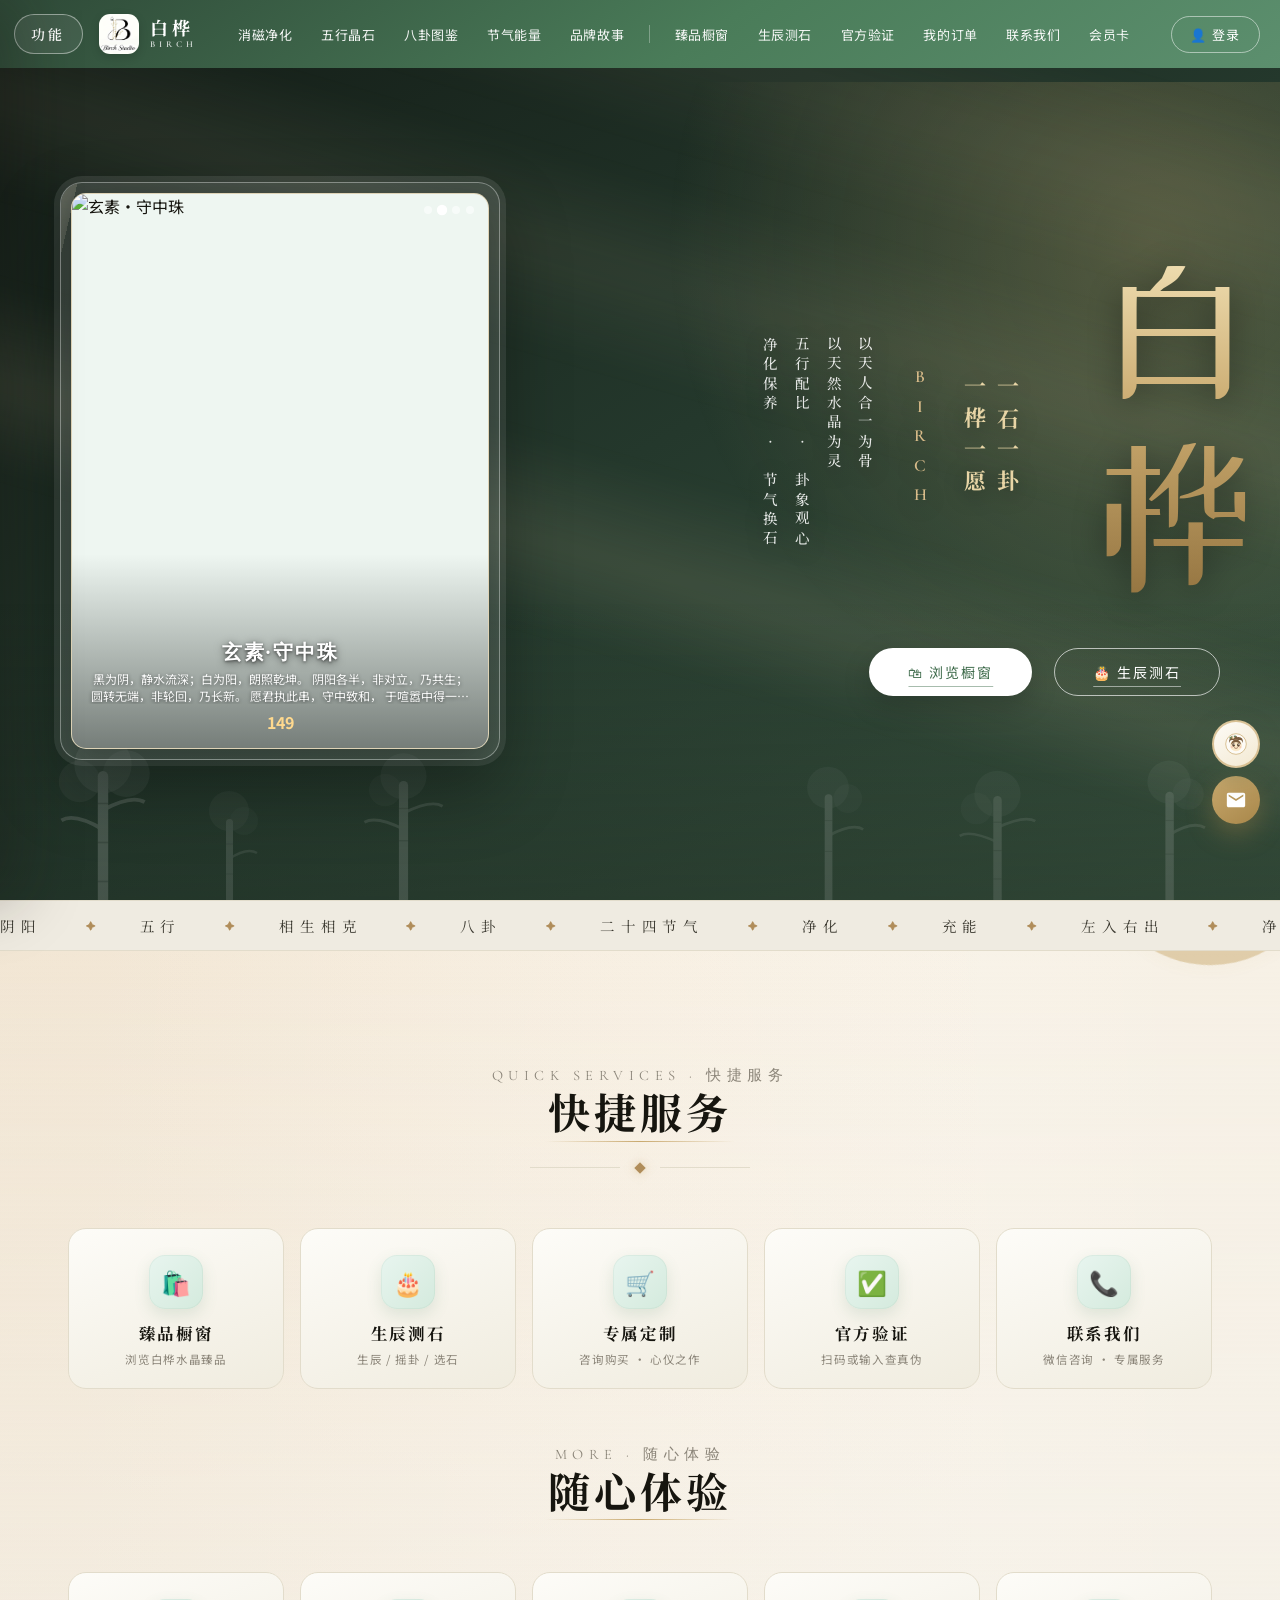
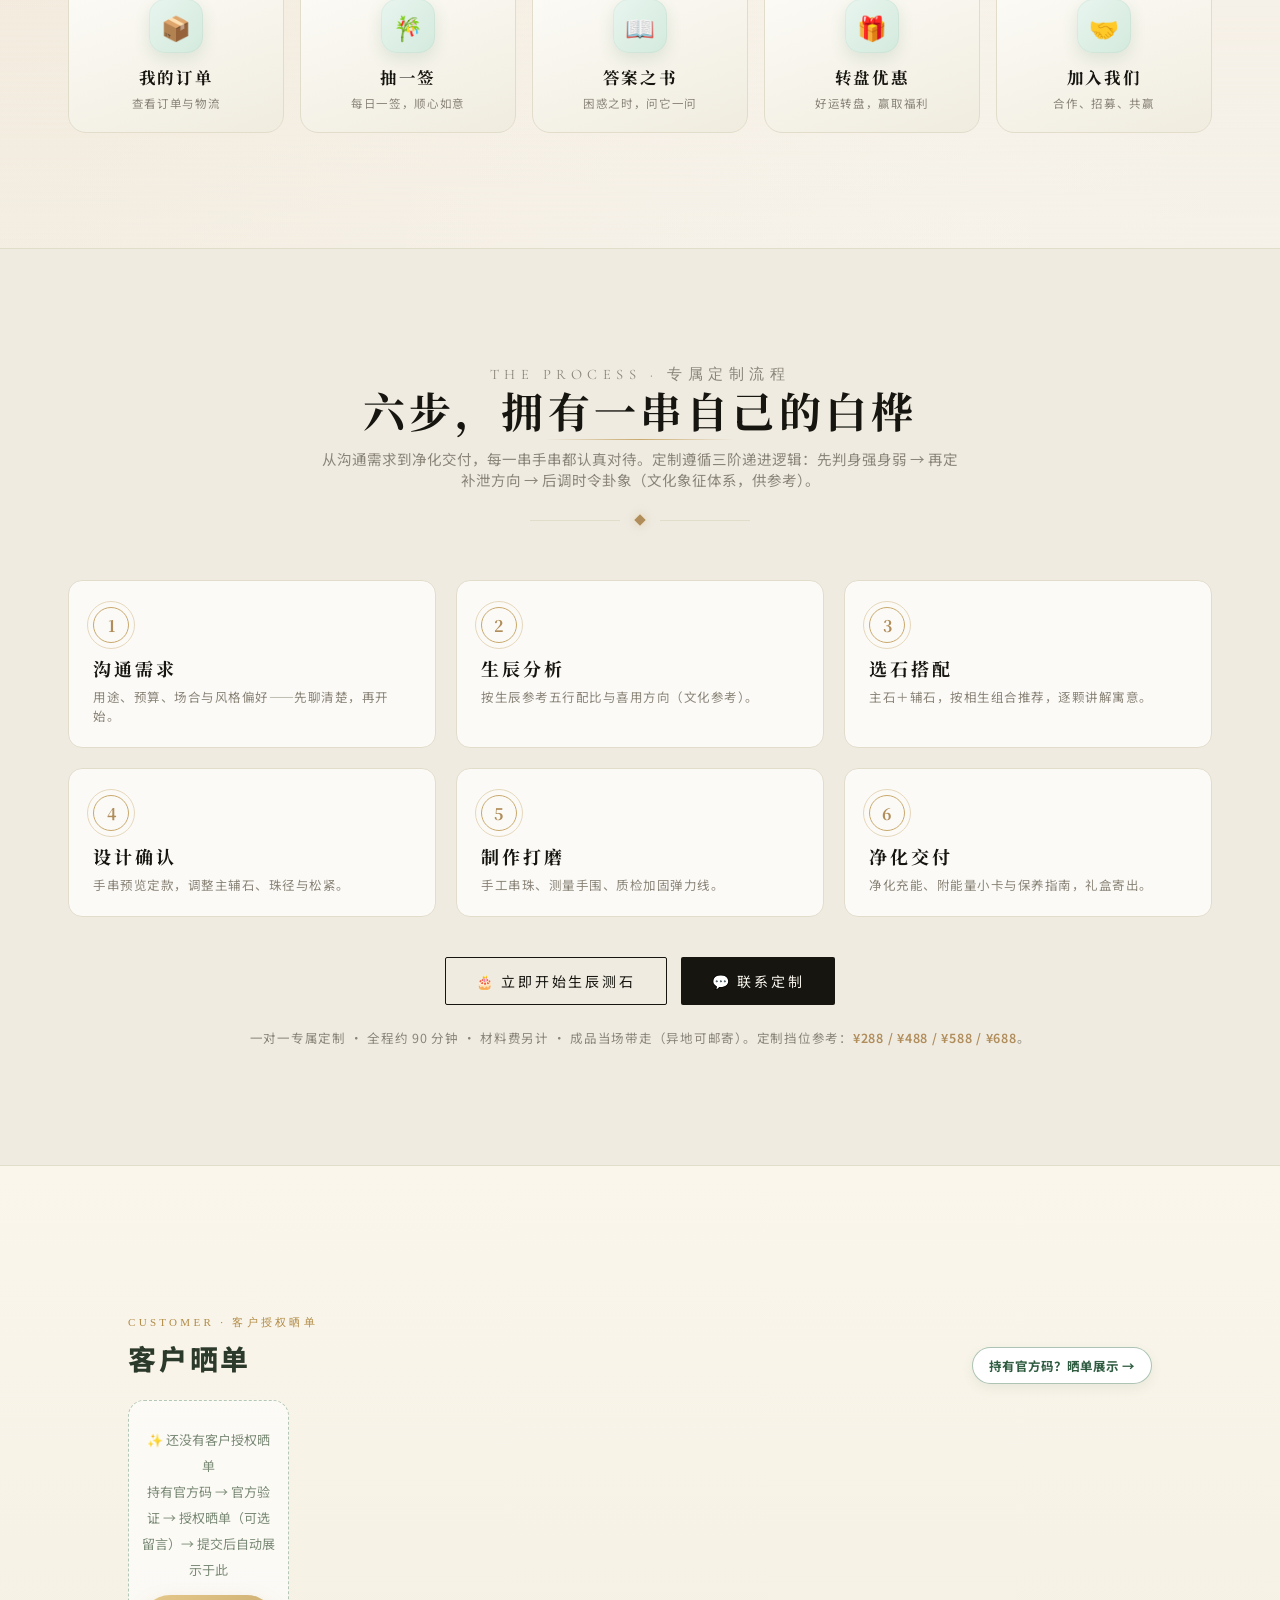
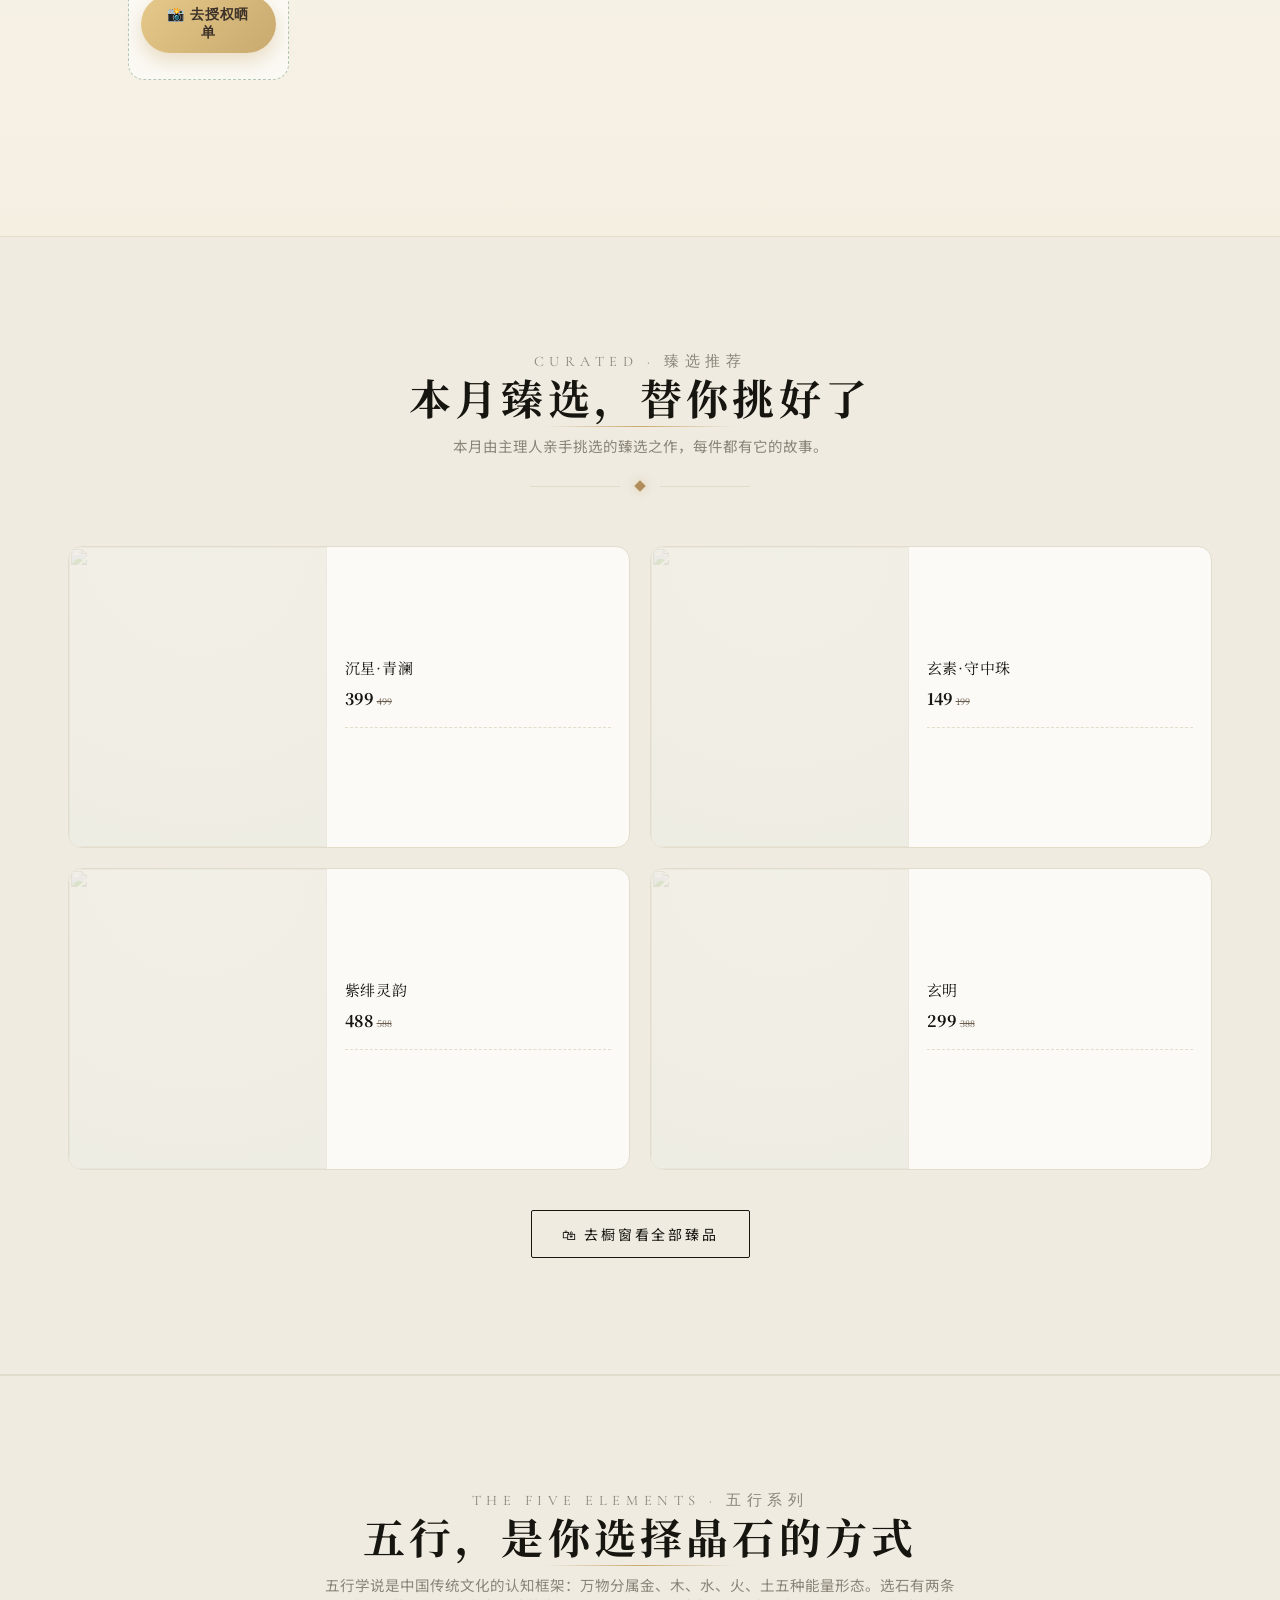
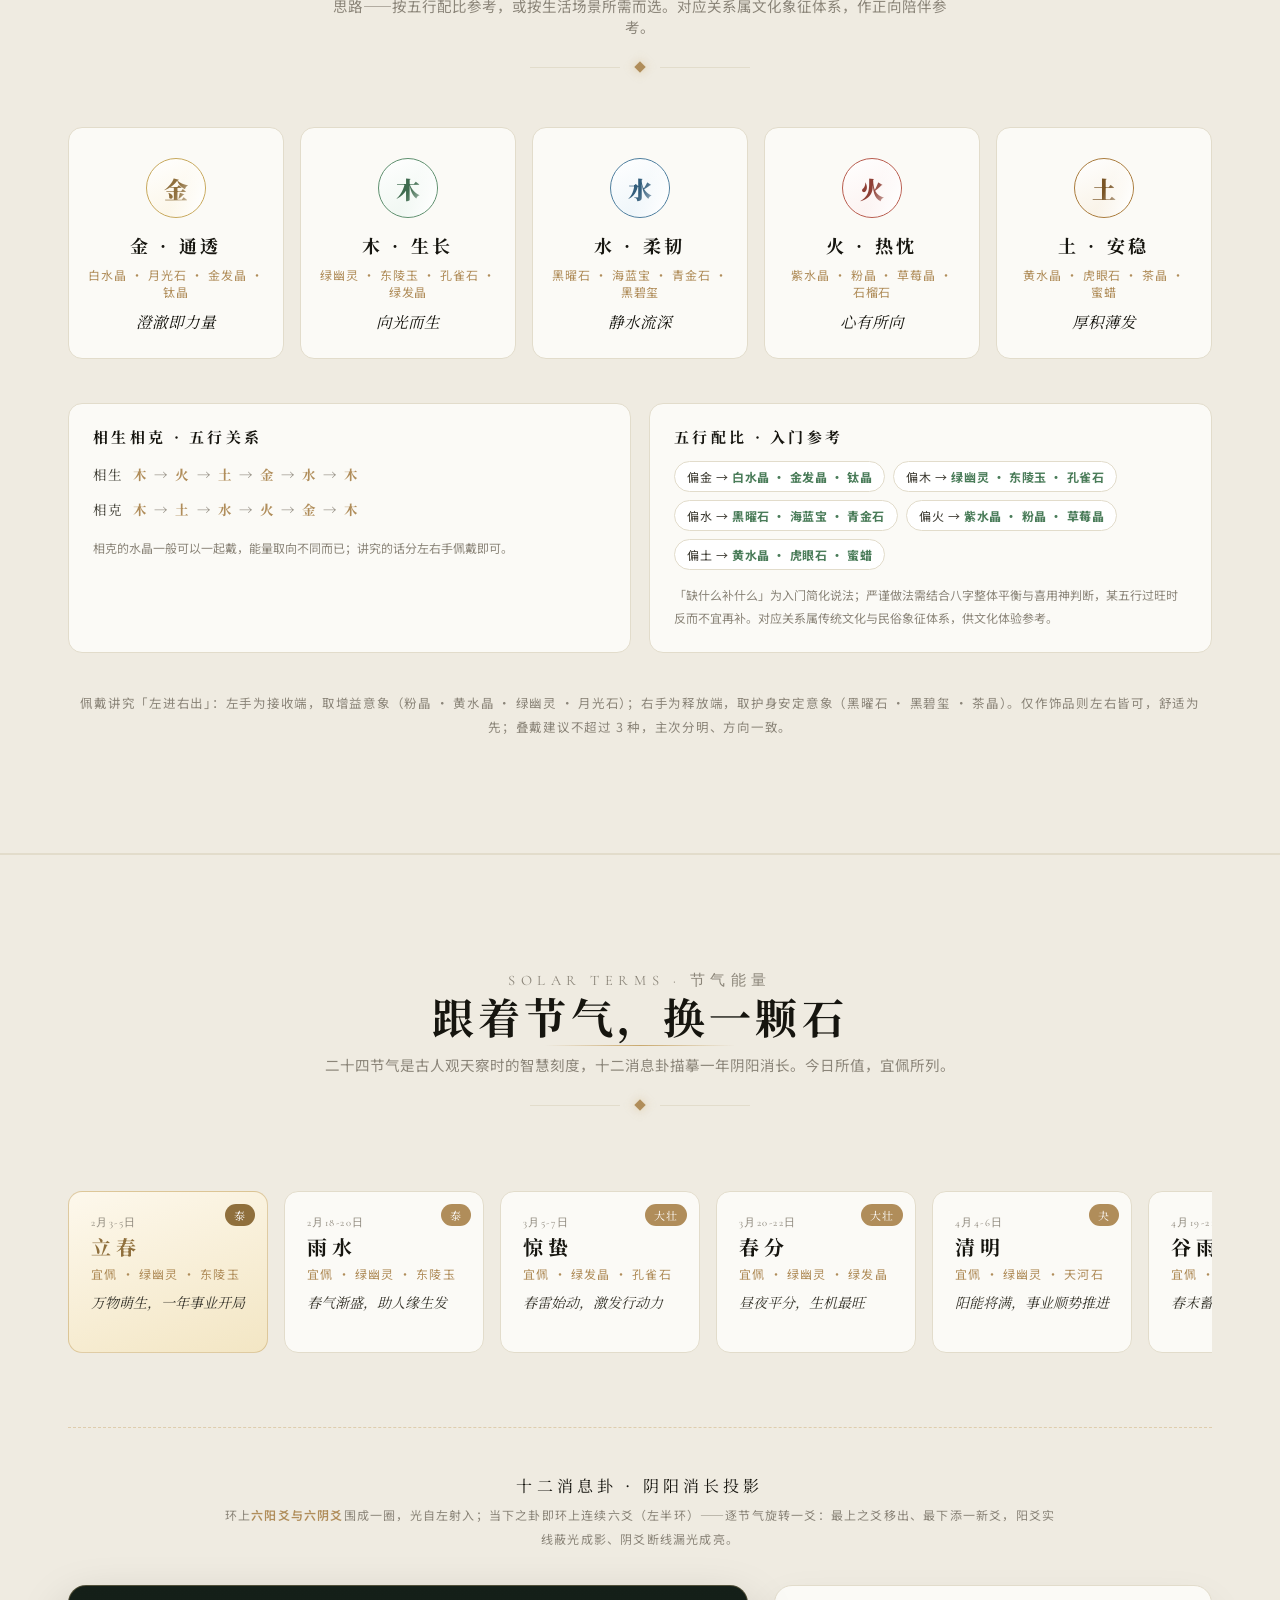
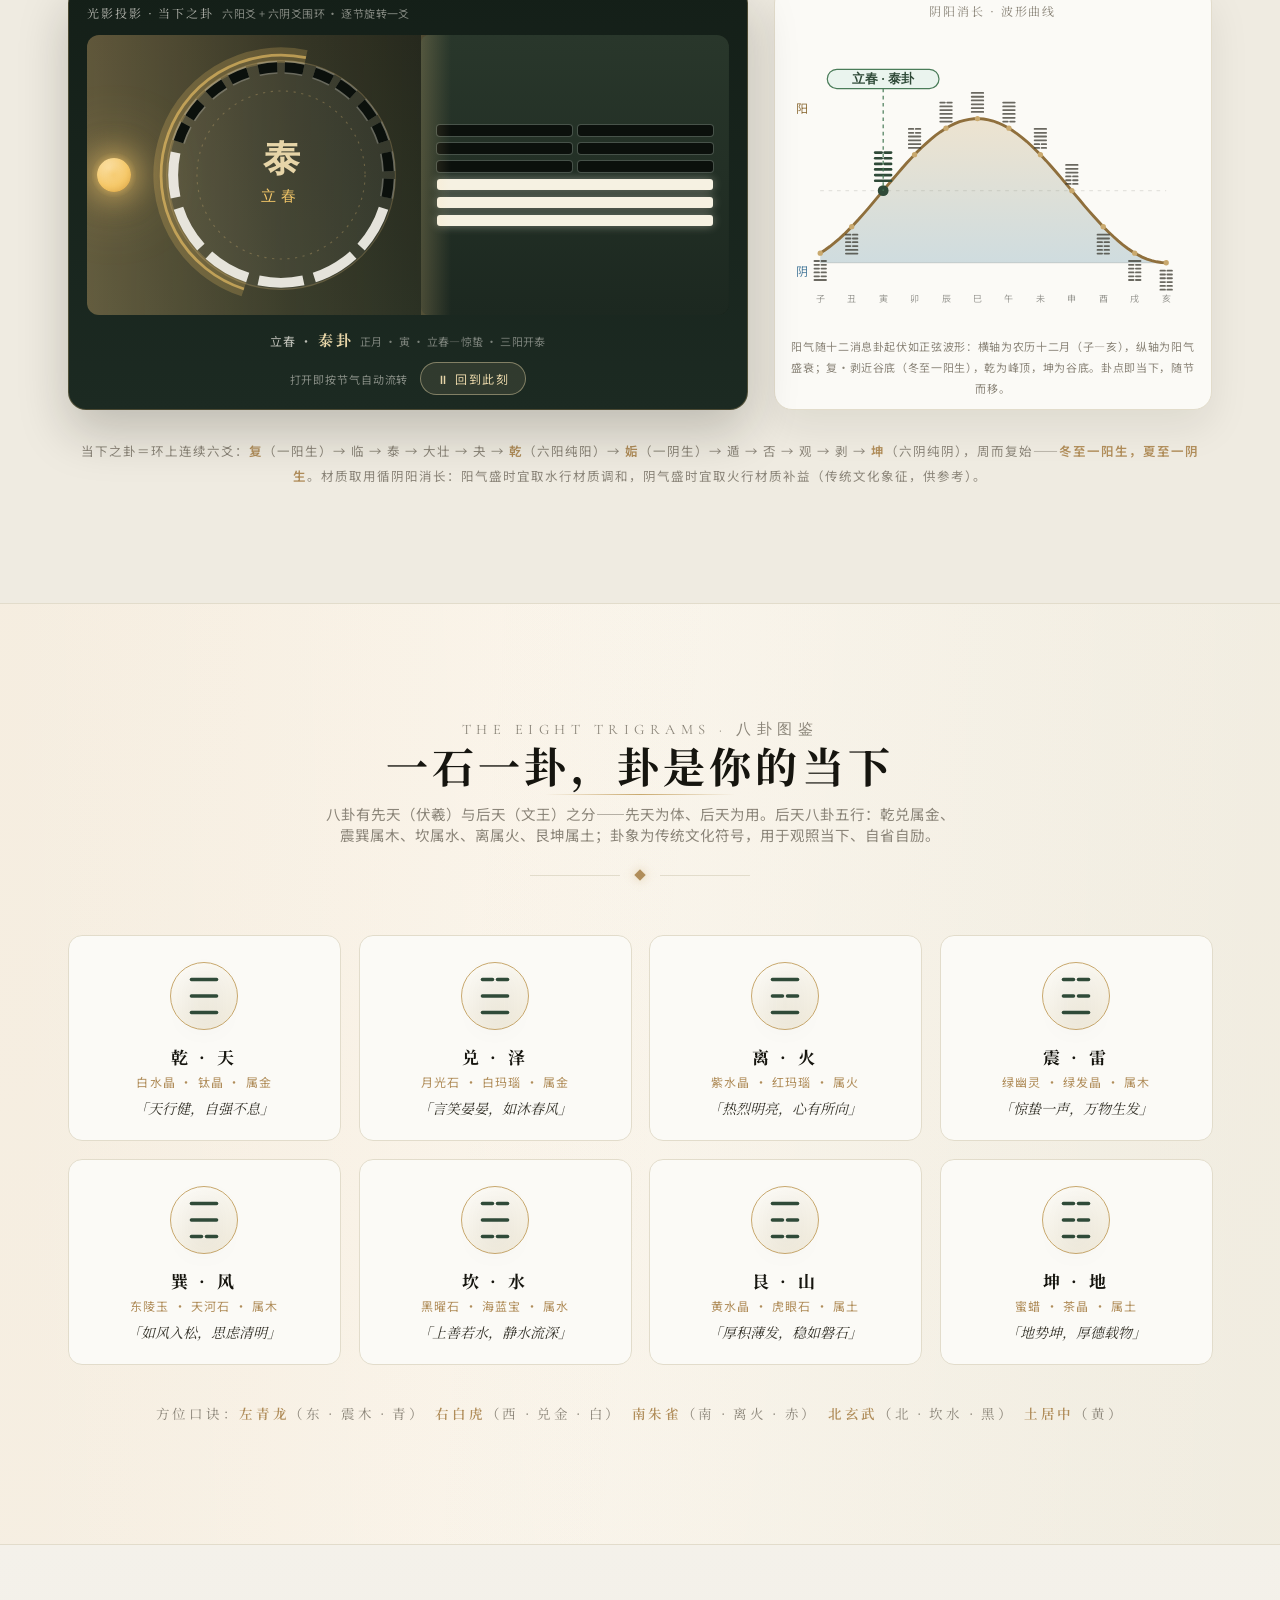
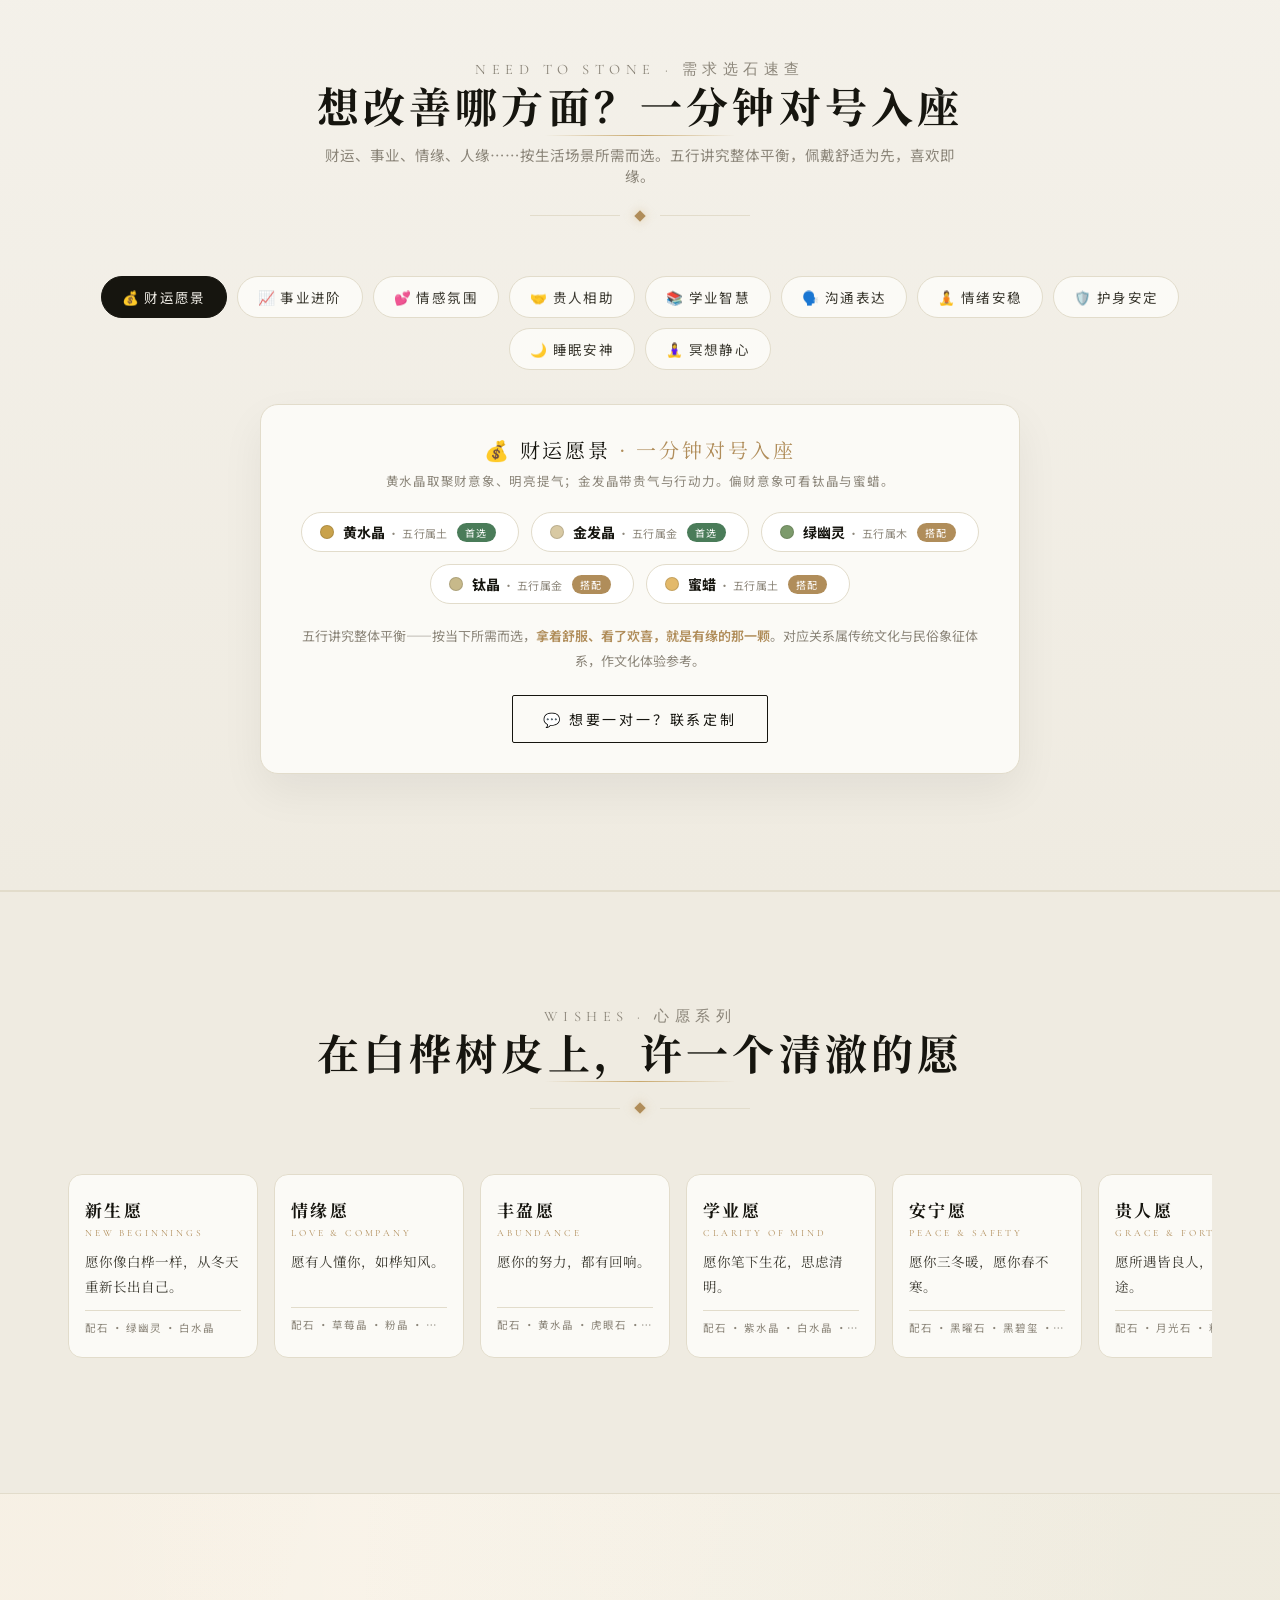
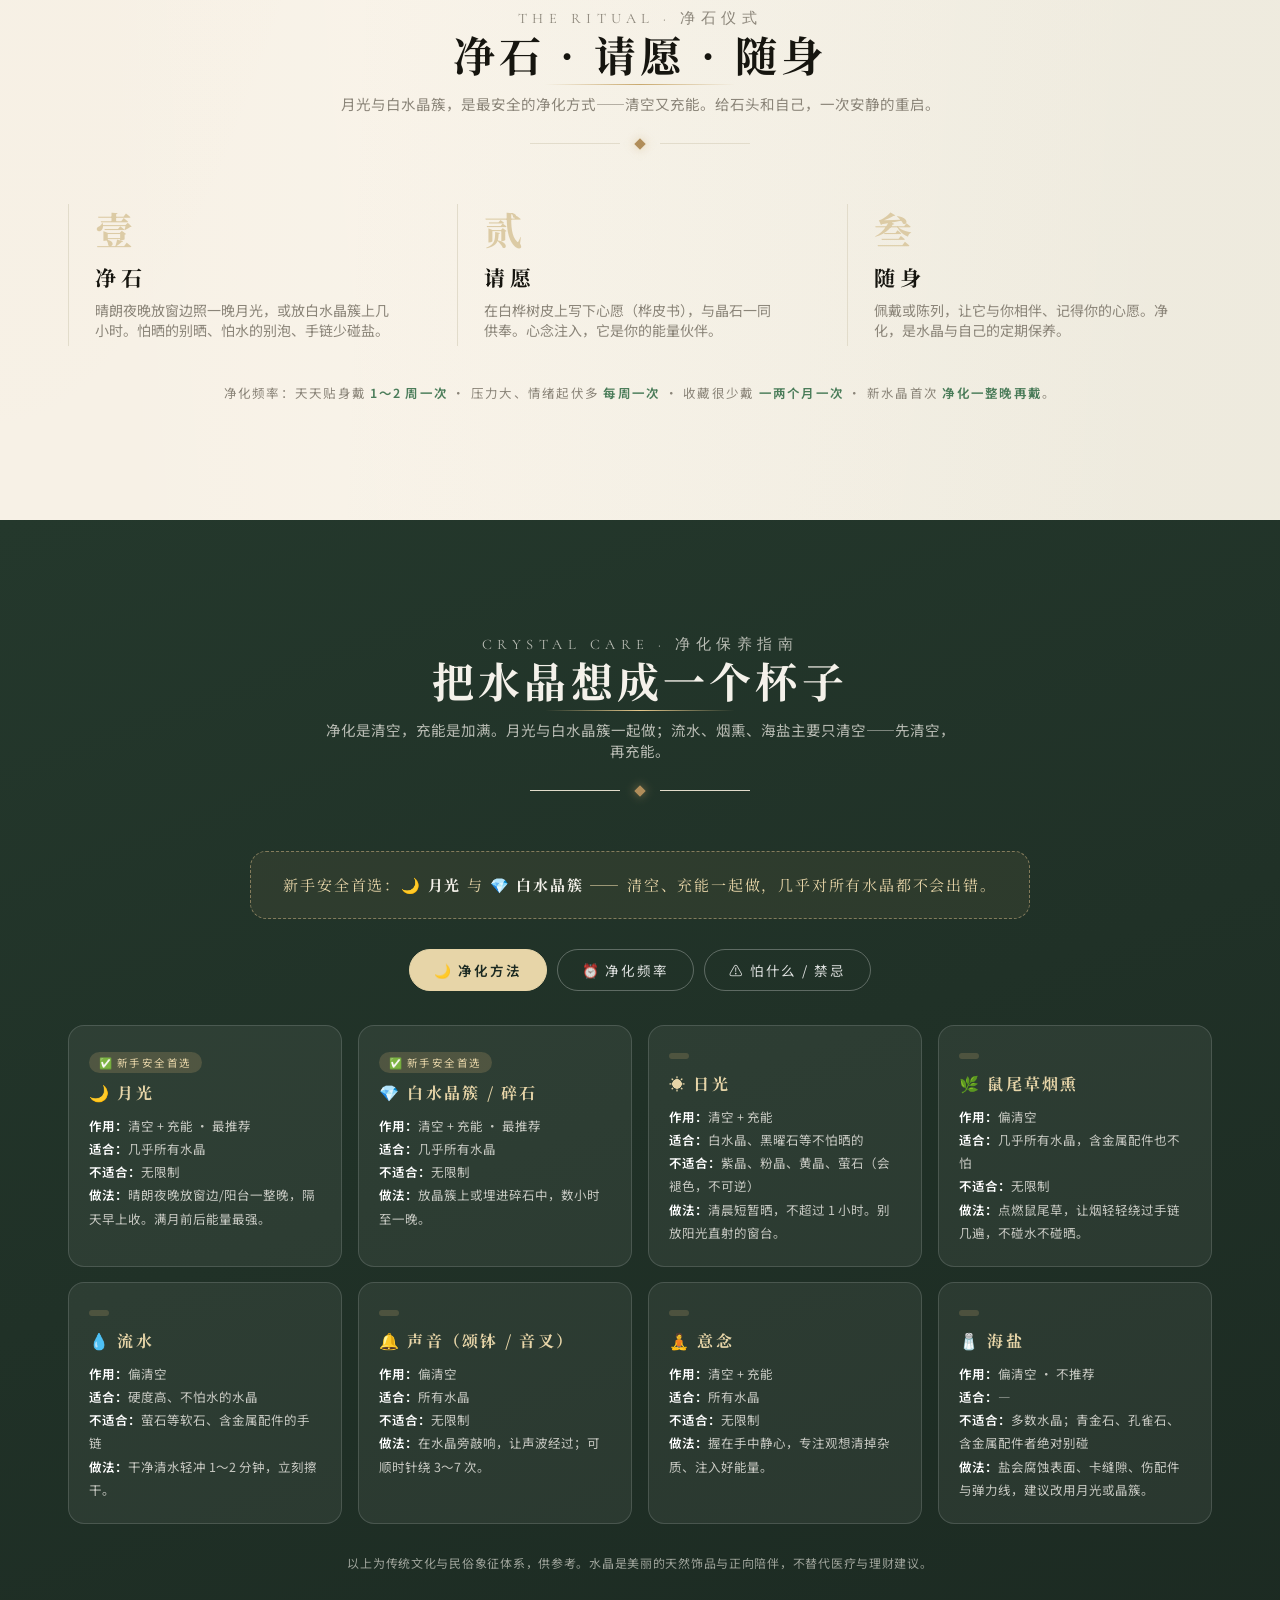
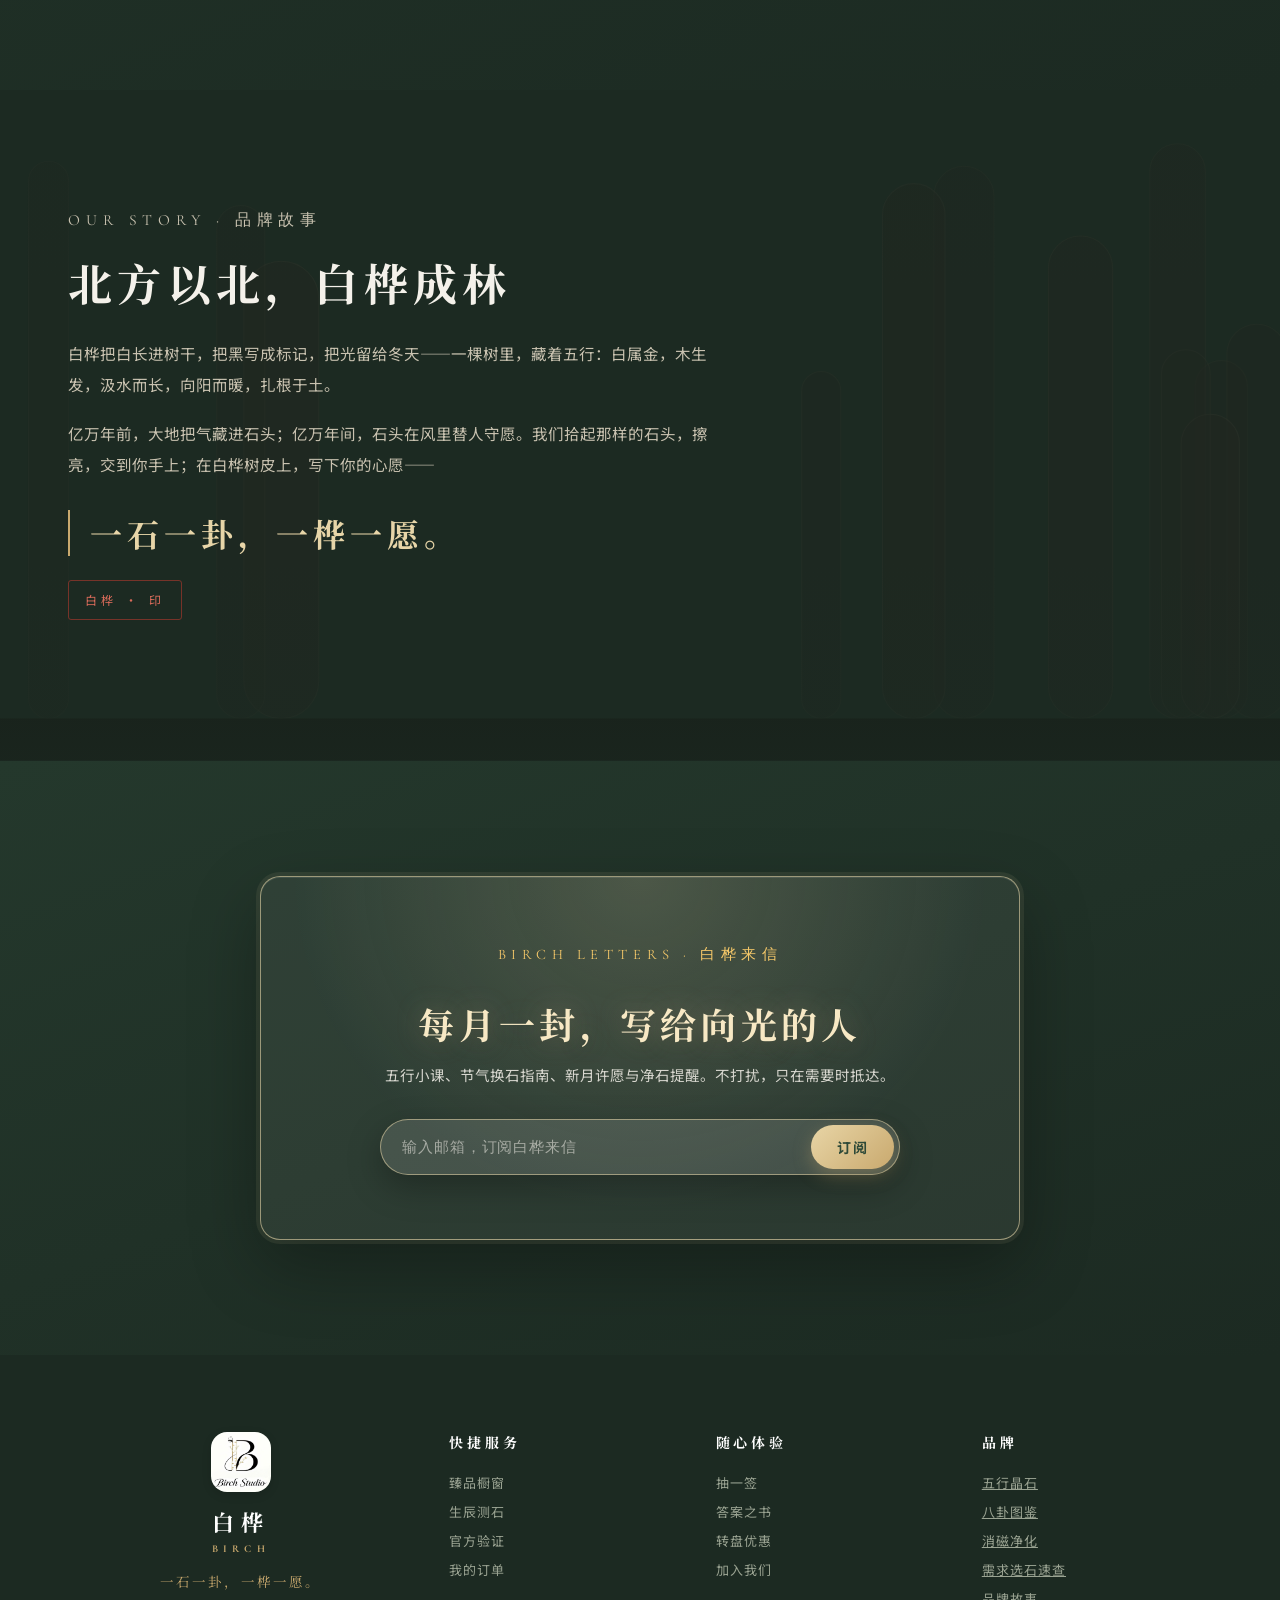
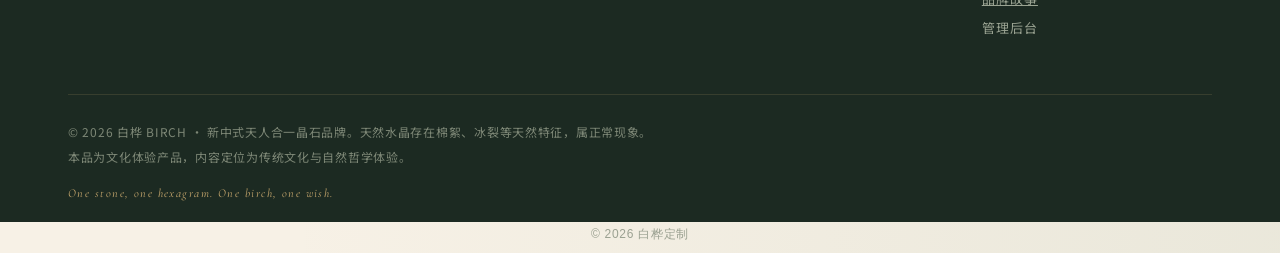
==== commit bbf12c72: "修复：读卡中遮罩在主界面上始终不消失——识别到会员卡切到会员卡版块，并加 12s 超时兜底与轮询冷却（管理员另算）" ====
--- a/index.html
+++ b/index.html
@@ -2795,6 +2795,10 @@
 (function () {
   'use strict';
   function el(id) { return document.getElementById(id); }
+  /* 读卡态守护：member.js 的「正在读取会员卡…」是 fixed 全屏遮罩，在主界面上
+     弹出时既盖住页面又没有可见的返回入口；supabase 请求挂起时还会永远停留。
+     这里在识别到读卡时切到会员卡版块，并给挂起状态加超时兜底。 */
+  var readStart = 0, readTimer = 0, cooldownUntil = 0;
   /* 与 member.js 的 parseNfc 保持一致的识别规则：mc / k / c（hash 或 query） */
   function pick(raw, k) {
     var m = new RegExp('[?&#]' + k + '=([^&]*)').exec(raw);
@@ -2833,7 +2837,62 @@
     if (v) v.setAttribute('aria-hidden', member ? 'false' : 'true');
     syncHost();
   }
+  function readingText() {
+    var b = el('mcBody');
+    return !!(b && b.innerHTML && b.innerHTML.indexOf('正在读取会员卡') >= 0);
+  }
+  function stopReading(msg) {
+    var b = el('mcBody');
+    if (!b) return;
+    b.innerHTML = '<div class="mc-empty" style="line-height:2;text-align:center;padding:26px 12px;">' +
+      '<div style="font-size:15px;color:#3d3229;margin-bottom:12px;">' + msg + '</div>' +
+      '<button type="button" id="blReadBack" class="bl-mv-back" style="margin-top:4px;">← 返回主界面</button>' +
+      '</div>';
+    var btn = el('blReadBack');
+    if (btn && !btn.__blBound) { btn.__blBound = true; btn.addEventListener('click', backToMain); }
+  }
+  function startReadTimer() {
+    if (readStart) return;
+    readStart = Date.now();
+    readTimer = setTimeout(function () {
+      readTimer = 0; readStart = 0;
+      if (readingText()) {
+        cooldownUntil = Date.now() + 15000;
+        if (!document.body.classList.contains('bl-mode-member')) {
+          /* 主界面/管理员：遮罩不该留在这里，先关掉 */
+          try { if (window.MC && typeof window.MC.closePanel === 'function') window.MC.closePanel(); } catch (e) {}
+        }
+        stopReading('读取会员卡超时，请检查网络后重新刷卡');
+      }
+    }, 12000);
+  }
+  function guardReading() {
+    var reading = readingText();
+    var member = document.body.classList.contains('bl-mode-member');
+    if (reading) {
+      if (member) {
+        /* 会员卡版块内：正常等待读卡结果，12s 后仍挂起则兜底退出 */
+        startReadTimer();
+      } else if (!isAdminRoute() && Date.now() >= cooldownUntil) {
+        /* 识别到会员卡 → 直接进会员卡版块，让「返回主界面」入口可见 */
+        setMode(true);
+        startReadTimer();
+      } else if (isAdminRoute()) {
+        /* 管理员另算：留在主界面走原后台逻辑，仅挂超时兜底防挂起 */
+        startReadTimer();
+      } else {
+        /* 冷却期内：轮询带来的重复读卡直接关掉，不打扰主界面 */
+        try { if (window.MC && typeof window.MC.closePanel === 'function') window.MC.closePanel(); } catch (e) {}
+        if (readingText()) stopReading('读取会员卡超时，请稍后重新刷卡');
+      }
+    } else if (readStart) {
+      readStart = 0;
+      if (readTimer) { clearTimeout(readTimer); readTimer = 0; }
+    }
+  }
   function backToMain() {
+    /* 用户主动返回后短暂冷却，避免每 3 秒的 live 轮询立刻又把会员卡版块弹回来 */
+    cooldownUntil = Math.max(cooldownUntil, Date.now() + 6000);
     setMode(false);
     try { history.replaceState(null, '', location.pathname); } catch (e) {}
     try { document.body.style.overflow = ''; } catch (e) {}
@@ -2841,10 +2900,11 @@
   }
   setMode(detectMember() && !isAdminRoute());
   try {
-    new MutationObserver(function () { syncHost(); }).observe(document.body, { childList: true, subtree: true });
+    new MutationObserver(function () { syncHost(); guardReading(); }).observe(document.body, { childList: true, subtree: true });
   } catch (e) {}
-  document.addEventListener('DOMContentLoaded', function () { setTimeout(syncHost, 0); });
-  window.addEventListener('load', function () { setTimeout(syncHost, 0); });
+  function refresh() { syncHost(); guardReading(); }
+  document.addEventListener('DOMContentLoaded', function () { setTimeout(refresh, 0); });
+  window.addEventListener('load', function () { setTimeout(refresh, 0); });
   function bindBack() {
     var b = el('blMvBack');
     if (b && !b.__blBound) { b.__blBound = true; b.addEventListener('click', backToMain); }
@@ -2852,12 +2912,13 @@
   bindBack();
   window.addEventListener('hashchange', function () {
     if (detectMember() && !isAdminRoute()) setMode(true);
-    syncHost();
+    refresh();
   });
   window.BL_VIEW = {
     toMember: function () { setMode(true); },
     toMain: backToMain,
-    isMember: function () { return document.body.classList.contains('bl-mode-member'); }
+    isMember: function () { return document.body.classList.contains('bl-mode-member'); },
+    guard: guardReading
   };
 })();
 </script>
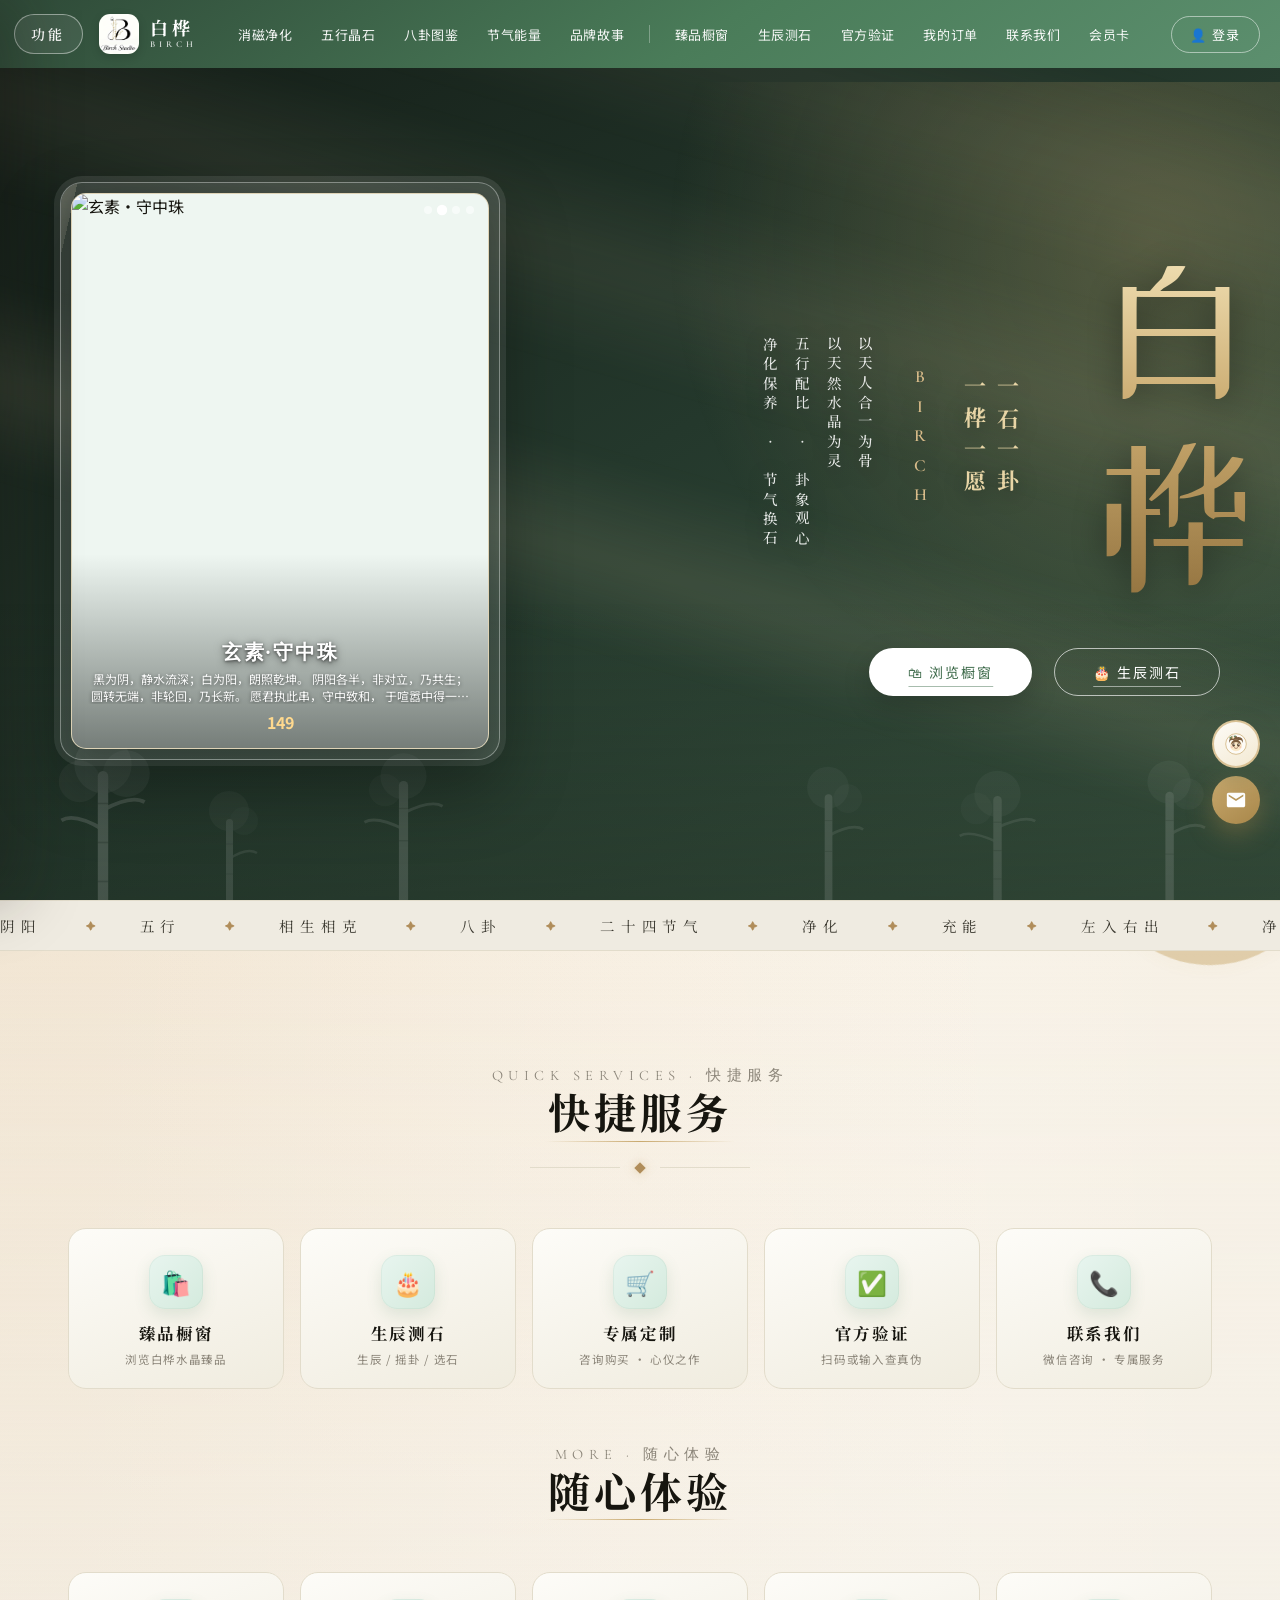
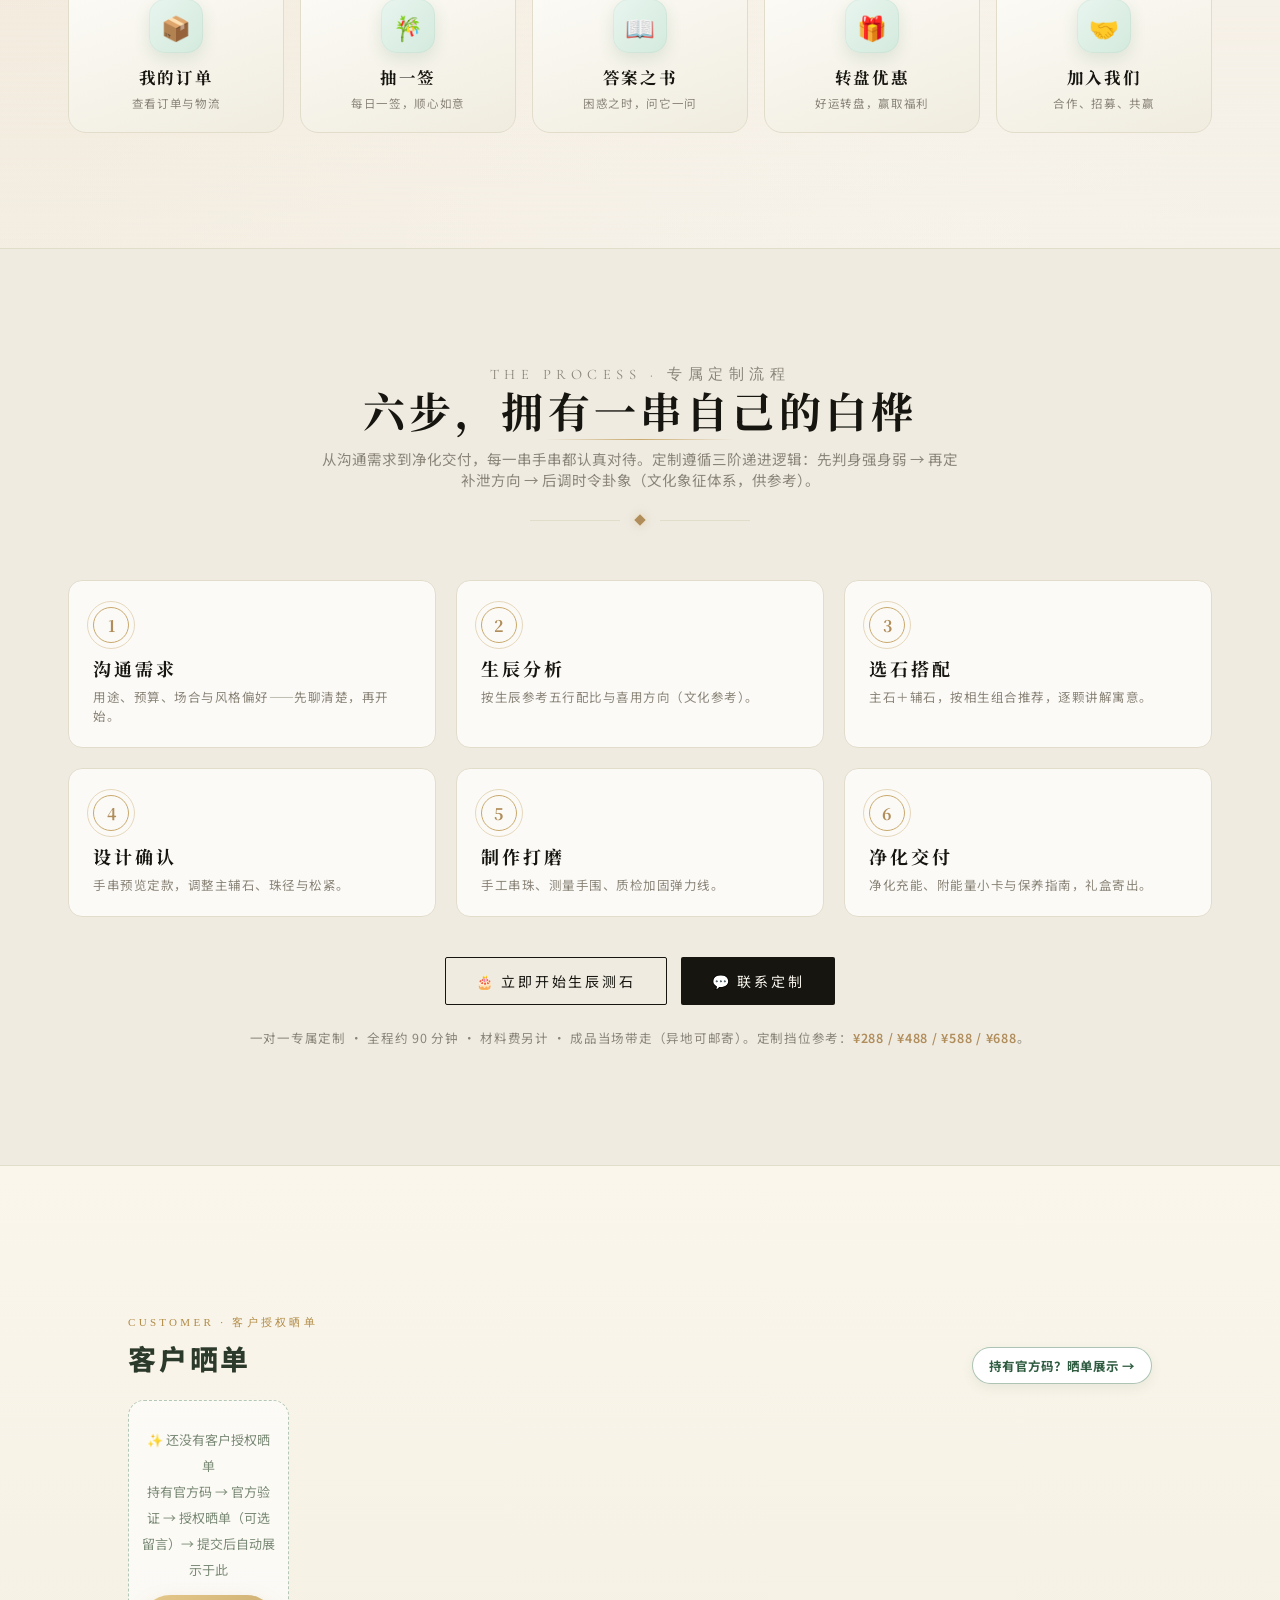
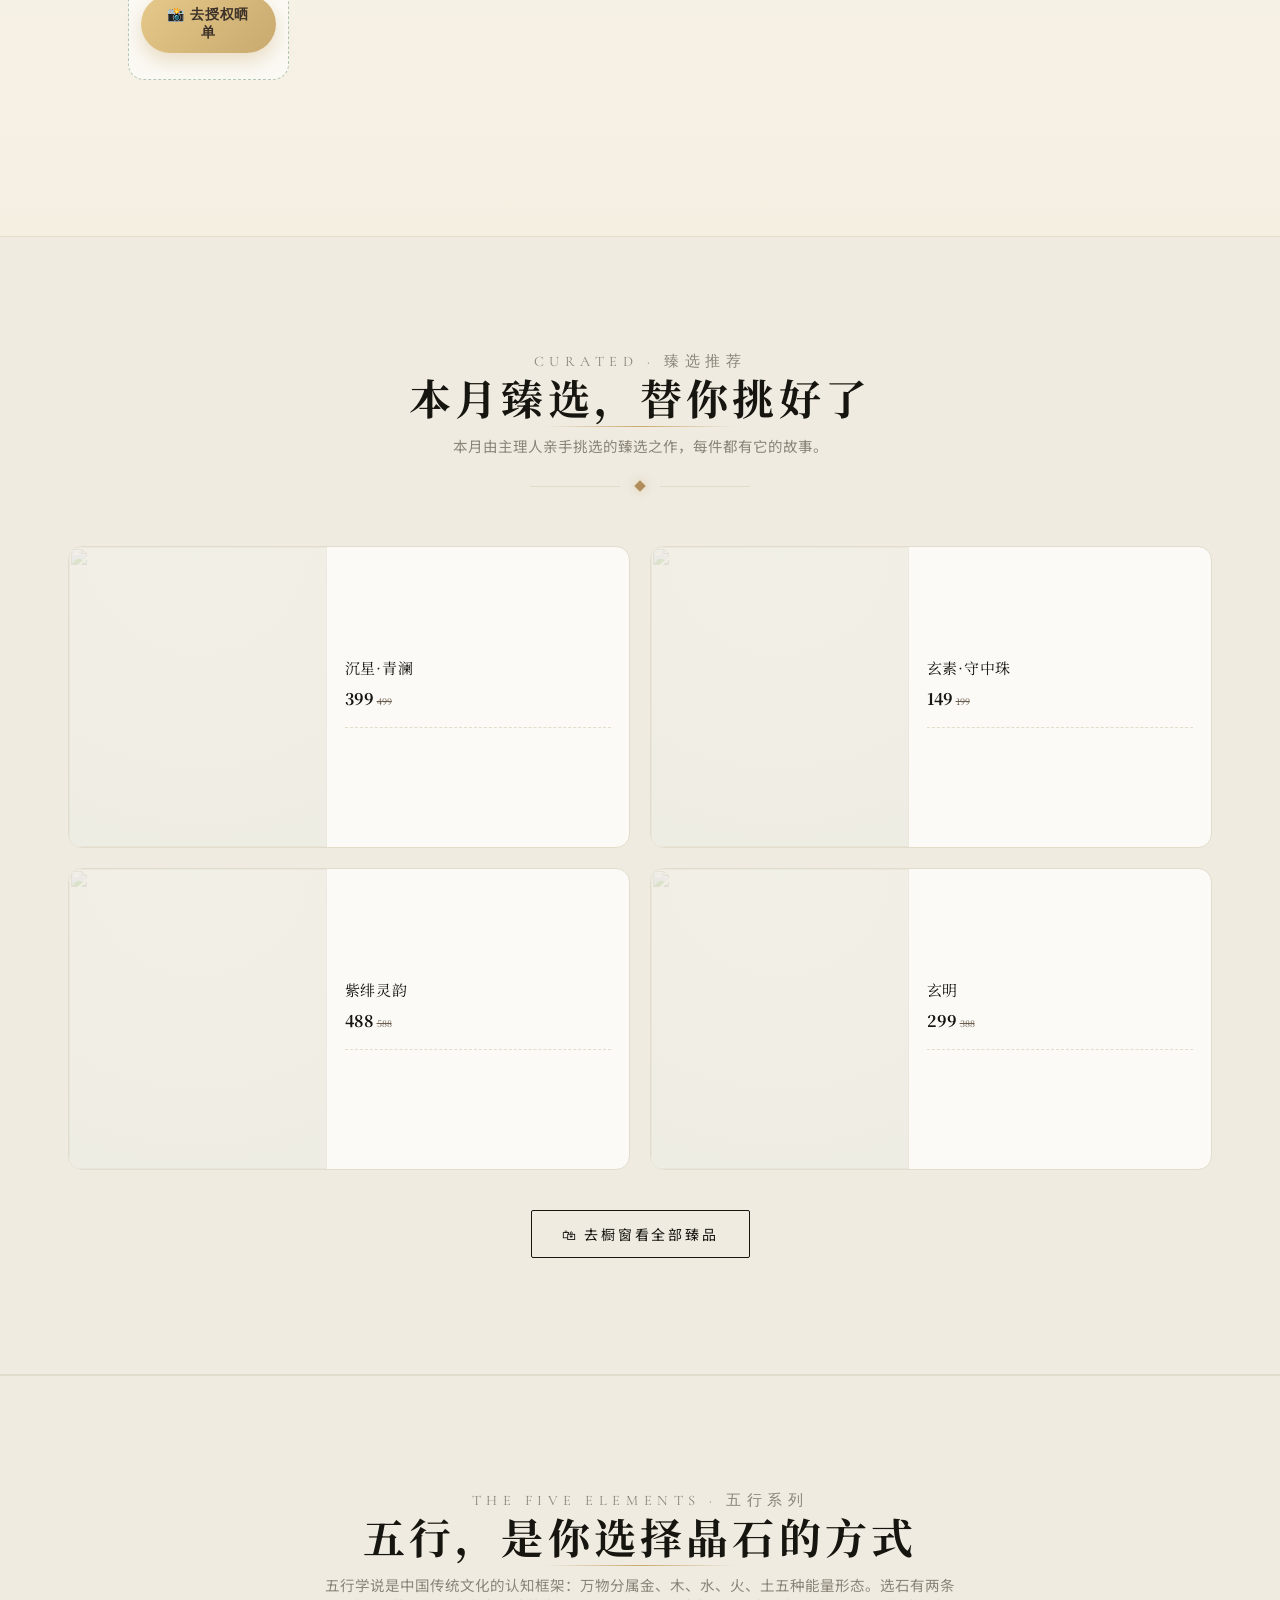
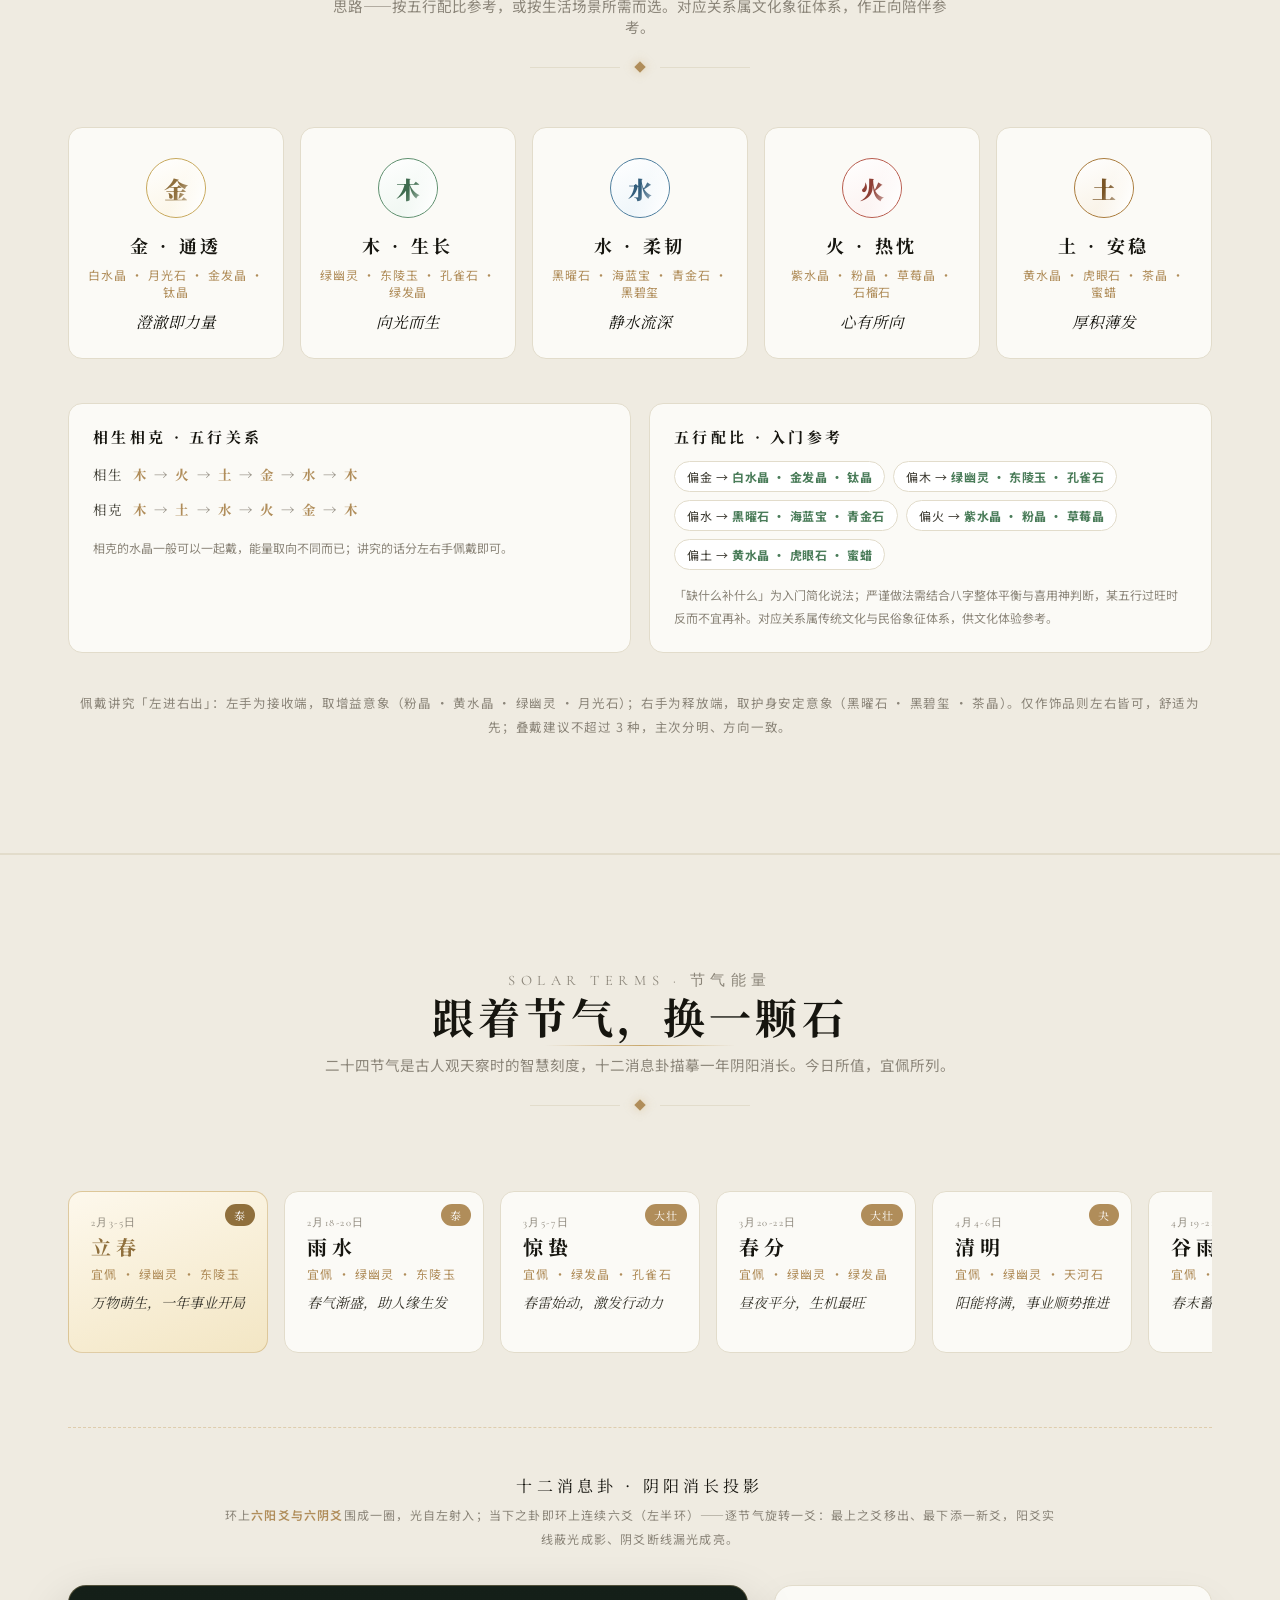
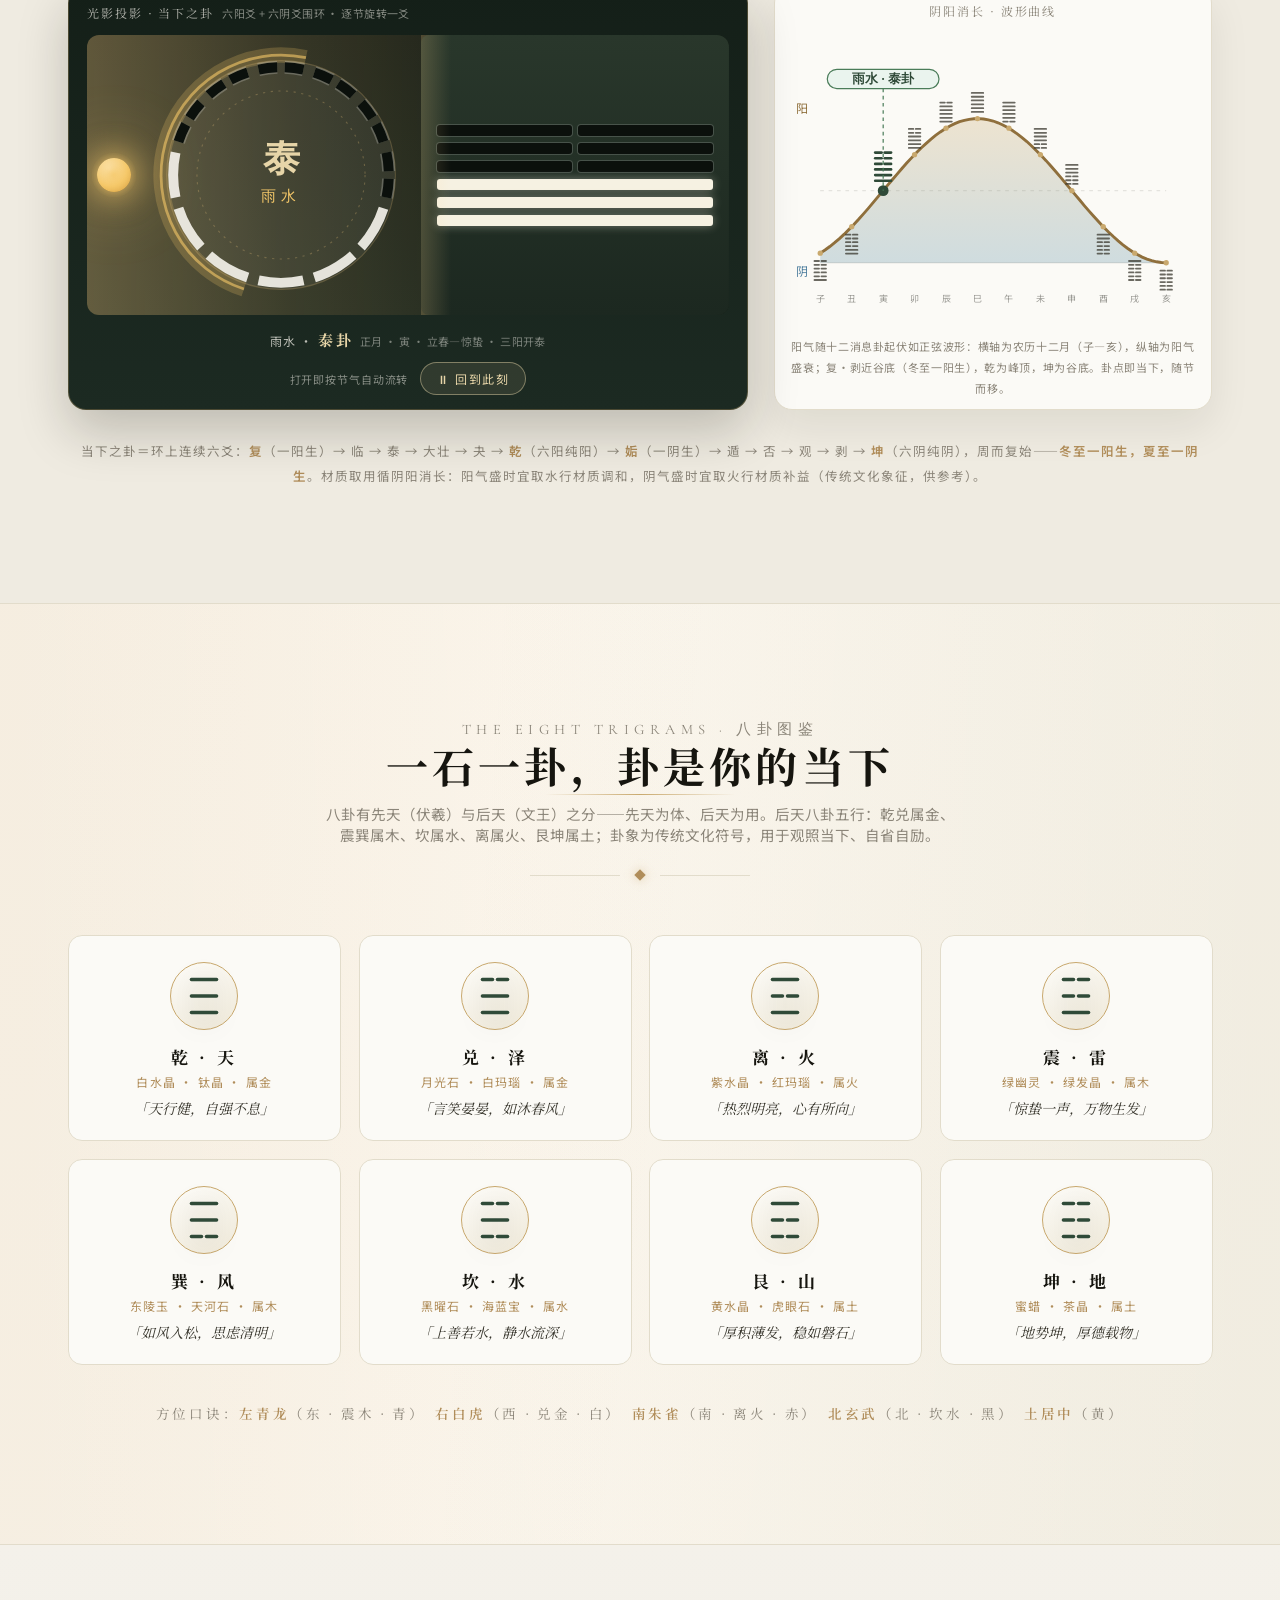
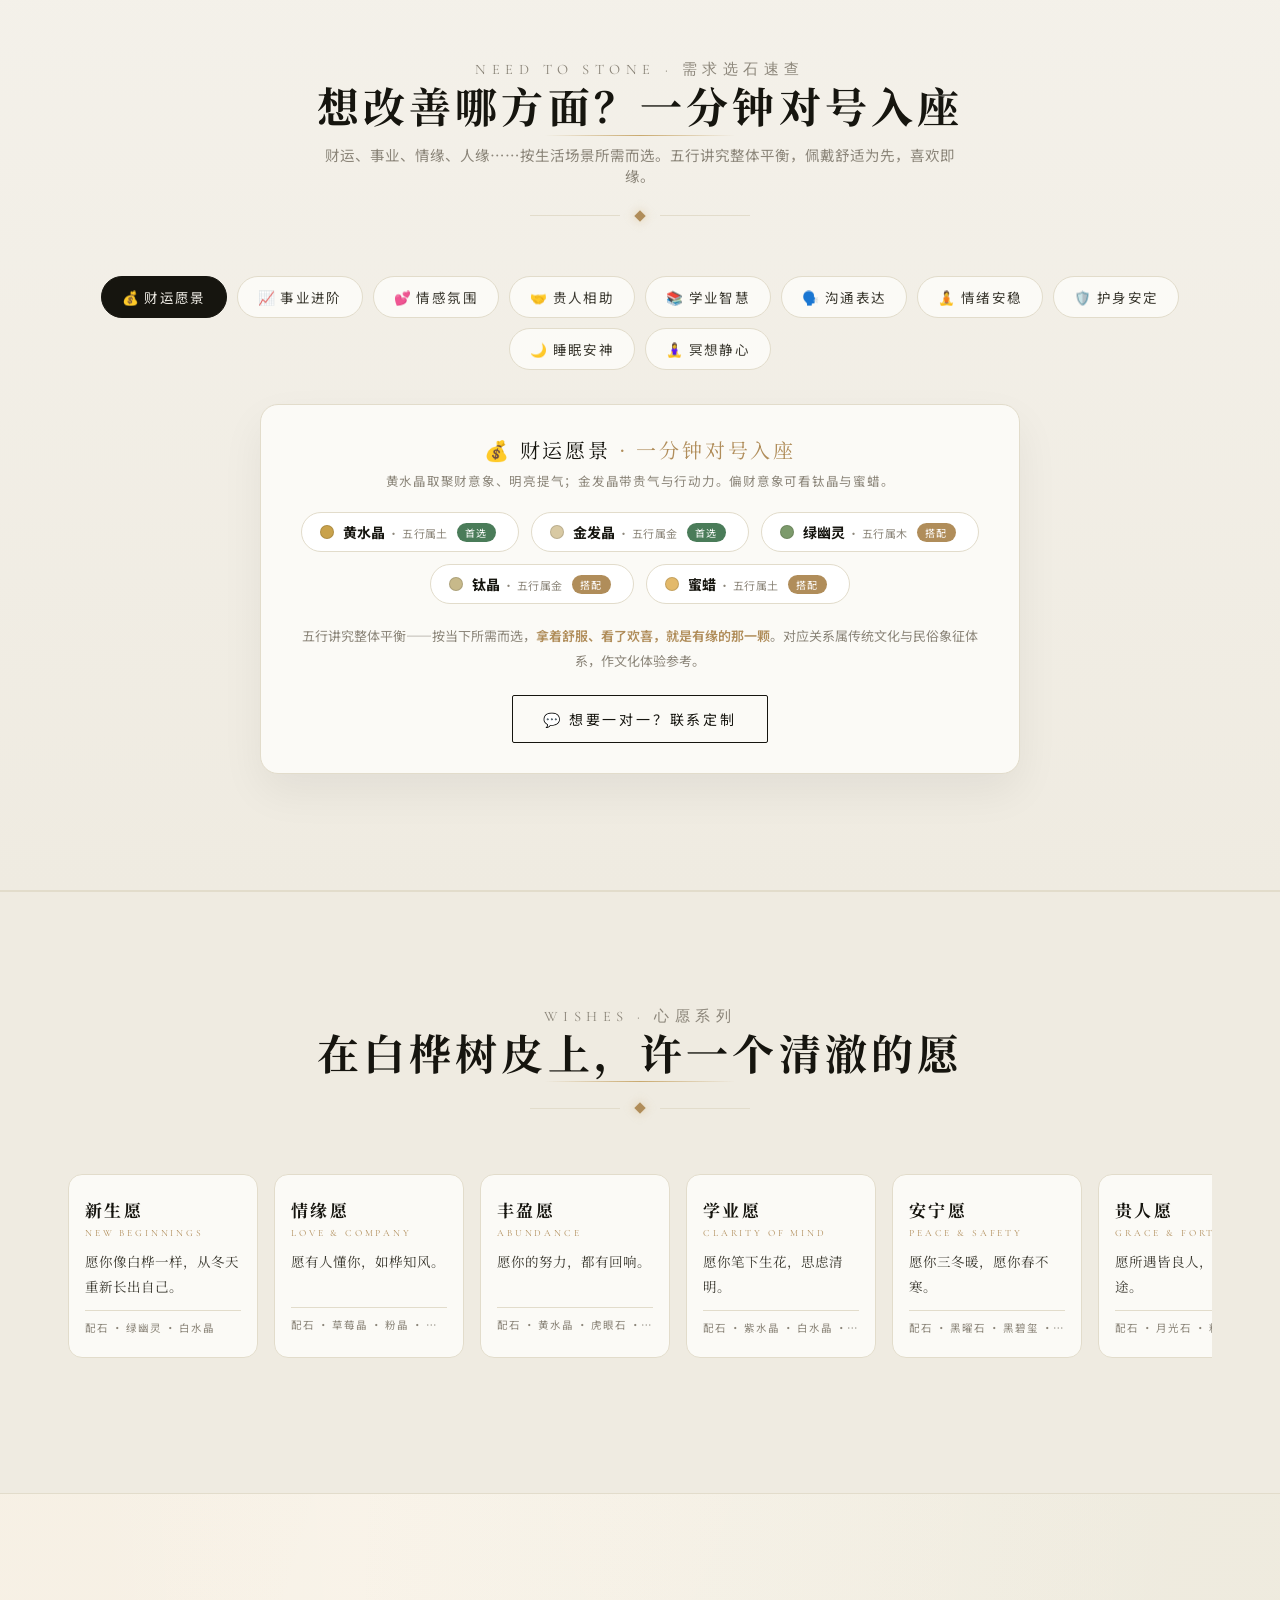
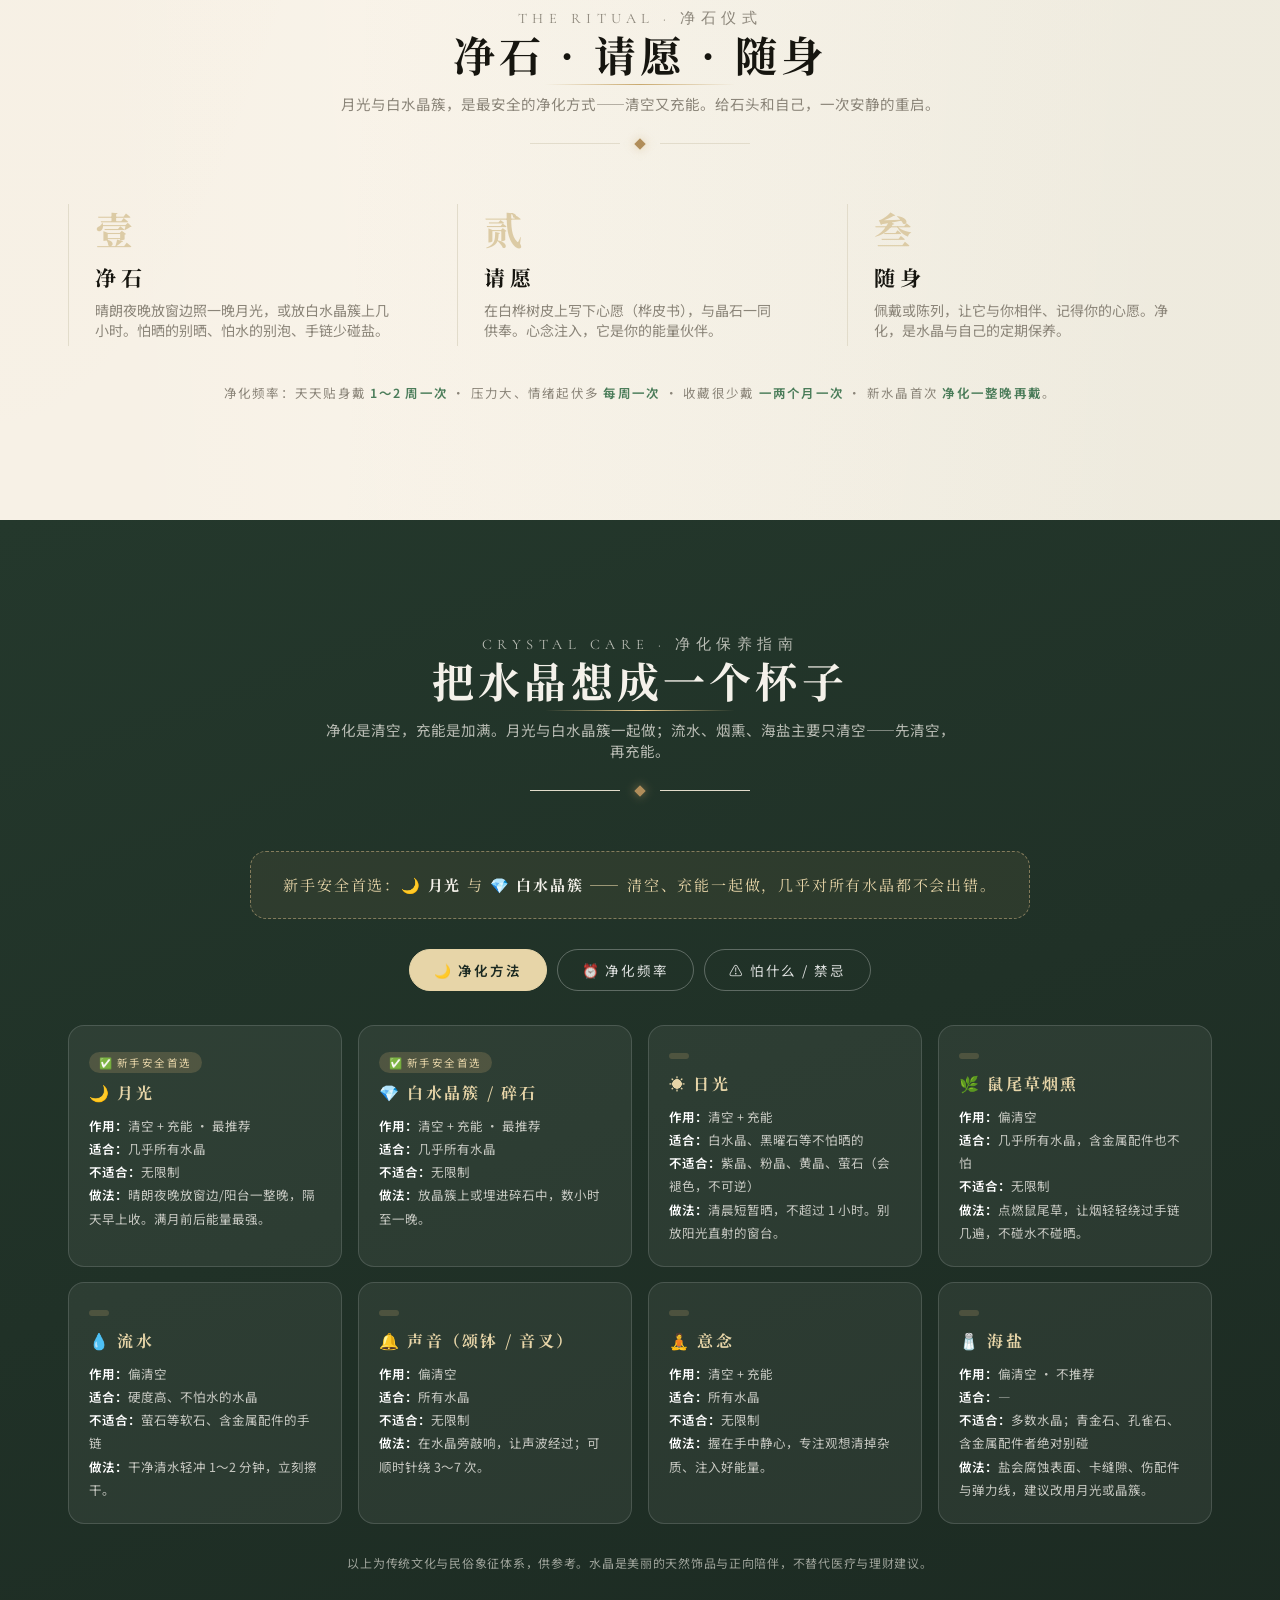
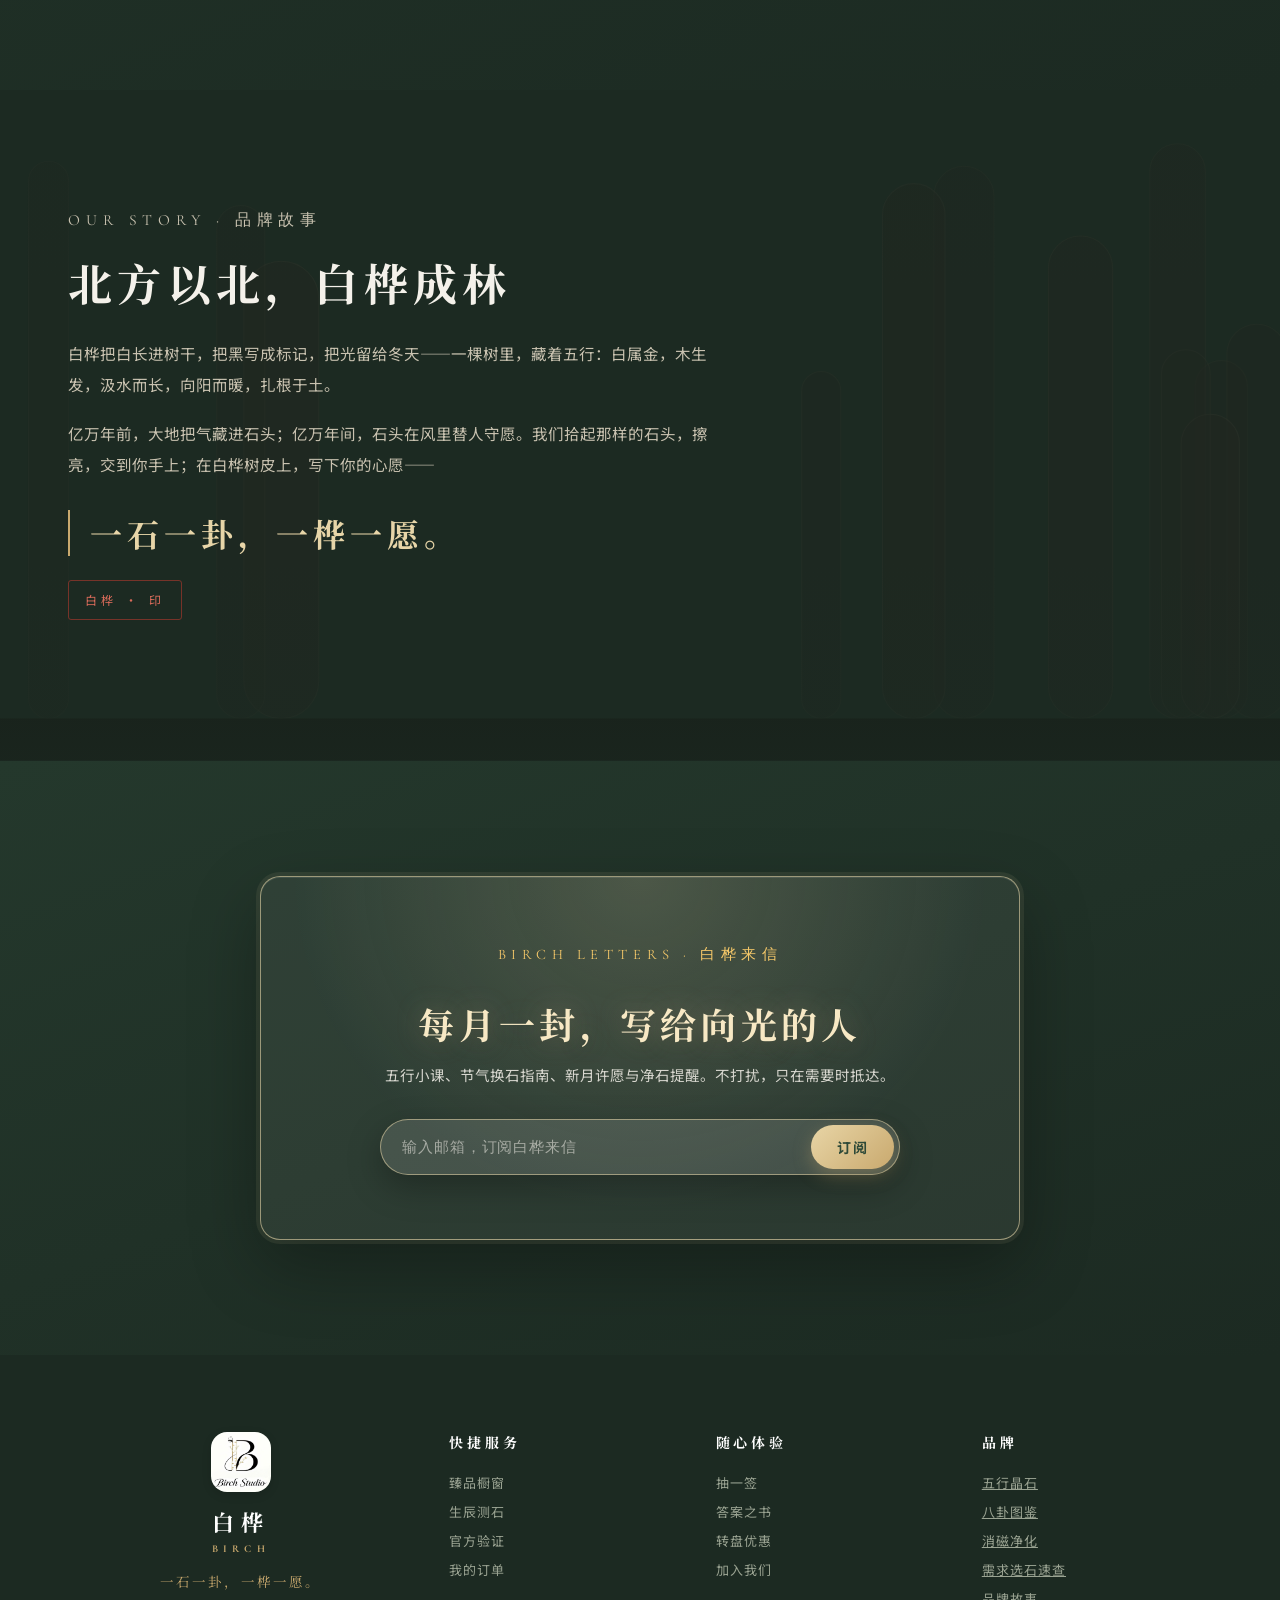
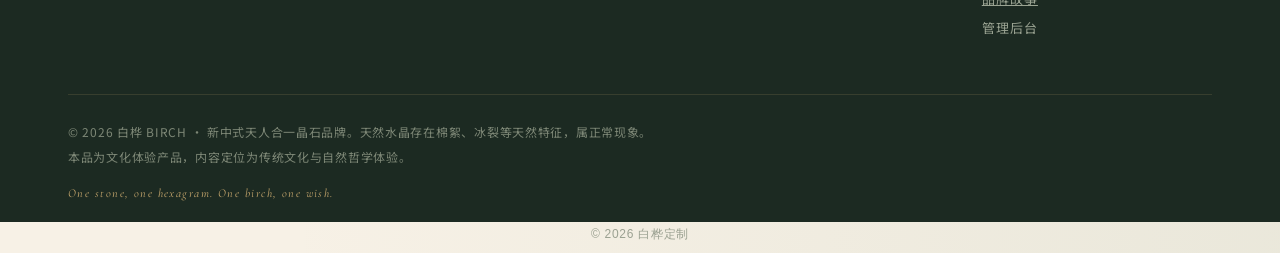
==== commit ae635998: "缩短首屏加载等待（会员卡模式内容就绪即淡出、硬兜底 20s→8s）；修复账号已登录却误报「登录失败」并给登录遮罩加超时兜底" ====
--- a/index.html
+++ b/index.html
@@ -94,7 +94,7 @@
   cursor:none;-webkit-user-select:none;user-select:none;touch-action:none;overscroll-behavior:contain;
   opacity:1;filter:blur(0);transform:scale(1);
   transition:opacity .68s cubic-bezier(.4,0,.2,1),filter .68s ease,transform .68s cubic-bezier(.4,0,.2,1);
-  animation:blFlFailSafe .01s linear 24s forwards}
+  animation:blFlFailSafe .01s linear 10s forwards}
 @keyframes blFlFailSafe{to{opacity:0;visibility:hidden;pointer-events:none}}
 #blFirstLoad.bl-fl-out{opacity:0;filter:blur(10px);transform:scale(1.035);pointer-events:none}
 #blFirstLoad *{box-sizing:border-box}
@@ -189,7 +189,7 @@
   var t0 = now();
   var state = 'loading';           // loading | finishing | gone
   var p = 0, target = 0, shown = -1;
-  var minShow = 1500, hardMax = 20000;
+  var minShow = 900, hardMax = 8000;
   var finishAt = 0, nextCheck = 0;
   var raf = 0, running = true, last = now();
 
@@ -497,9 +497,17 @@
   }
 
   function brandVisible() {
-    /* 会员卡版块：主界面被隐藏，#brand 不可见；改为预加载稳定停留约 10s（20s 由 hardMax 兜底） */
+    /* 会员卡版块：主界面被隐藏，#brand 不可见。不再固定停留 10 秒 ——
+       会员卡内容一渲染出来就淡出；读卡慢时最多等 6 秒，其余交给 hardMax 兜底。 */
     if (document.body && document.body.classList && document.body.classList.contains('bl-mode-member')) {
-      return (now() - t0) >= 10000;
+      var mb = document.getElementById('mcBody');
+      if (mb && mb.innerHTML) {
+        var mh = mb.innerHTML;
+        if (mh.length > 40 &&
+            mh.indexOf('正在读取会员卡') < 0 &&
+            mh.indexOf('正在恢复登录') < 0) return true;
+      }
+      return (now() - t0) >= 6000;
     }
     var b = document.getElementById('brand');
     if (!b) return false;
@@ -534,8 +542,8 @@
   function updateProgress(t) {
     var e2 = t - t0;
     var base;
-    if (e2 < 1100) base = 0.03 + (e2 / 1100) * 0.30;
-    else base = 0.33 + Math.min(0.59, ((e2 - 1100) / 15000) * 0.59);
+    if (e2 < 700) base = 0.03 + (e2 / 700) * 0.34;
+    else base = 0.37 + Math.min(0.55, ((e2 - 700) / 4200) * 0.55);
     var want = Math.max(base, target);
     if (state === 'finishing') want = 1;
     p += (want - p) * (state === 'finishing' ? 0.16 : 0.06);
@@ -2837,41 +2845,53 @@
     if (v) v.setAttribute('aria-hidden', member ? 'false' : 'true');
     syncHost();
   }
-  function readingText() {
+  function readingPlaceholder() {
+    /* 只认「#mcBody 整段就是读卡占位」这一种形态。会员卡首页、登录页等
+       真实内容一律不算，避免把已经读出来的卡片信息误判成仍在读卡。 */
     var b = el('mcBody');
-    return !!(b && b.innerHTML && b.innerHTML.indexOf('正在读取会员卡') >= 0);
-  }
-  function stopReading(msg) {
+    if (!b) return false;
+    var html = b.innerHTML || '';
+    return /^\s*<div class="mc-empty">\s*正在读取会员卡/.test(html) ||
+           /^\s*<div class="mc-empty">\s*正在恢复登录/.test(html);
+  }
+  function cardRendered() {
     var b = el('mcBody');
-    if (!b) return;
-    b.innerHTML = '<div class="mc-empty" style="line-height:2;text-align:center;padding:26px 12px;">' +
-      '<div style="font-size:15px;color:#3d3229;margin-bottom:12px;">' + msg + '</div>' +
-      '<button type="button" id="blReadBack" class="bl-mv-back" style="margin-top:4px;">← 返回主界面</button>' +
-      '</div>';
-    var btn = el('blReadBack');
-    if (btn && !btn.__blBound) { btn.__blBound = true; btn.addEventListener('click', backToMain); }
+    return !!(b && b.innerHTML && b.innerHTML.indexOf('mc-card-visual') >= 0);
+  }
+  function closeReadingView() {
+    /* 静默关掉卡住的读卡界面：先回主界面（#mcHost 搬回 body），再关遮罩。
+       绝不改写 #mcBody，避免覆盖已读出的会员卡信息，也不再弹「超时」文案。 */
+    if (document.body.classList.contains('bl-mode-member')) setMode(false);
+    try { if (window.MC && typeof window.MC.closePanel === 'function') window.MC.closePanel(); } catch (e) {}
+    try { document.body.style.overflow = ''; } catch (e) {}
   }
   function startReadTimer() {
     if (readStart) return;
     readStart = Date.now();
     readTimer = setTimeout(function () {
       readTimer = 0; readStart = 0;
-      if (readingText()) {
+      if (readingPlaceholder()) {
         cooldownUntil = Date.now() + 15000;
-        if (!document.body.classList.contains('bl-mode-member')) {
-          /* 主界面/管理员：遮罩不该留在这里，先关掉 */
-          try { if (window.MC && typeof window.MC.closePanel === 'function') window.MC.closePanel(); } catch (e) {}
-        }
-        stopReading('读取会员卡超时，请检查网络后重新刷卡');
+        closeReadingView();
       }
-    }, 12000);
+    }, 15000);
+  }
+  function clearReadTimer() {
+    readStart = 0;
+    if (readTimer) { clearTimeout(readTimer); readTimer = 0; }
   }
   function guardReading() {
-    var reading = readingText();
+    var reading = readingPlaceholder();
     var member = document.body.classList.contains('bl-mode-member');
+    if (cardRendered() && !member && !isAdminRoute() && Date.now() >= cooldownUntil) {
+      /* 卡片信息已渲染 → 进会员卡版块正常显示，而不是让遮罩盖住主界面 */
+      clearReadTimer();
+      setMode(true);
+      return;
+    }
     if (reading) {
       if (member) {
-        /* 会员卡版块内：正常等待读卡结果，12s 后仍挂起则兜底退出 */
+        /* 会员卡版块内：正常等待读卡结果，15s 后仍挂起则静默退出 */
         startReadTimer();
       } else if (!isAdminRoute() && Date.now() >= cooldownUntil) {
         /* 识别到会员卡 → 直接进会员卡版块，让「返回主界面」入口可见 */
@@ -2881,13 +2901,12 @@
         /* 管理员另算：留在主界面走原后台逻辑，仅挂超时兜底防挂起 */
         startReadTimer();
       } else {
-        /* 冷却期内：轮询带来的重复读卡直接关掉，不打扰主界面 */
+        /* 冷却期内：轮询带来的重复读卡直接关掉，不切版块、不改写内容 */
         try { if (window.MC && typeof window.MC.closePanel === 'function') window.MC.closePanel(); } catch (e) {}
-        if (readingText()) stopReading('读取会员卡超时，请稍后重新刷卡');
+        try { document.body.style.overflow = ''; } catch (e) {}
       }
     } else if (readStart) {
-      readStart = 0;
-      if (readTimer) { clearTimeout(readTimer); readTimer = 0; }
+      clearReadTimer();
     }
   }
   function backToMain() {
@@ -2922,6 +2941,79 @@
   };
 })();
 </script>
+<script id="blLoginGuard">
+(function () {
+  'use strict';
+  var installed = false, origToast = null, lastSuccessAt = 0;
+
+  /* 判断「页面当前认为已经登录」：内存会话 / localStorage / 导航栏已显示用户名 */
+  function alreadyLoggedIn() {
+    try { if (window.userSession && window.userSession.username) return String(window.userSession.username); } catch (e) {}
+    try {
+      var o = JSON.parse(localStorage.getItem('birch_user') || 'null');
+      if (o && o.username) return String(o.username);
+    } catch (e) {}
+    try {
+      var b = document.getElementById('loginBtn');
+      if (b && b.innerText && b.innerText.indexOf('登录') < 0 && b.innerText.trim()) return '当前账号';
+      var n = document.querySelector('#bNav .b-login');
+      if (n && n.title && n.title.indexOf('已登录') >= 0) return '当前账号';
+    } catch (e) {}
+    return '';
+  }
+  function unlockLoading() {
+    try { if (typeof window.hideLoading === 'function') window.hideLoading(); } catch (e) {}
+    try {
+      var m = document.getElementById('loadingMask');
+      if (m) { m.classList.remove('show'); m.classList.remove('enter-mode'); m.classList.remove('ai-mode'); }
+    } catch (e) {}
+    try { document.documentElement.style.overflow = ''; document.body.style.overflow = ''; } catch (e) {}
+  }
+  function noise(s) { return /^(登录失败|登录异常|暂时连不上)/.test(s); }
+  function success(s) { return /登录成功|已登录|正在绑定/.test(s); }
+
+  /* 包装全局 toast：账号其实已登录（或刚提示过登录成功）时，抑制
+     「登录失败 / 登录异常 / 暂时连不上」这类网络抖动或重复触发的误报。 */
+  function install() {
+    if (installed) return true;
+    if (typeof window.toast !== 'function') return false;
+    installed = true;
+    origToast = window.toast;
+    window.toast = function (msg) {
+      var s = String(msg == null ? '' : msg);
+      if (success(s)) lastSuccessAt = Date.now();
+      if (noise(s)) {
+        var u = alreadyLoggedIn();
+        if (u || (lastSuccessAt && Date.now() - lastSuccessAt < 4000)) {
+          unlockLoading();
+          return origToast('✅ 已登录' + (u ? '：' + u : '') + '，请继续操作');
+        }
+      }
+      return origToast(msg);
+    };
+    return true;
+  }
+  /* bundle.js 是 defer，内联脚本解析时 window.toast 还没就绪 */
+  install();
+  document.addEventListener('DOMContentLoaded', install);
+  window.addEventListener('load', install);
+
+  /* 登录/注册遮罩（enter-mode）最长停留 10 秒：touch_login / get_user_auth
+     挂起时 finally{hideLoading()} 到不了，这里兜底关掉并恢复滚动。
+     只对 enter-mode 生效，不影响 AI 生成等长任务。 */
+  var shownAt = 0;
+  setInterval(function () {
+    var m = document.getElementById('loadingMask');
+    var on = !!(m && m.classList.contains('enter-mode'));
+    if (on) {
+      if (!shownAt) shownAt = Date.now();
+      else if (Date.now() - shownAt > 10000) { unlockLoading(); shownAt = 0; }
+    } else {
+      shownAt = 0;
+    }
+  }, 500);
+})();
+</script>
 </body>
 
 </html>
